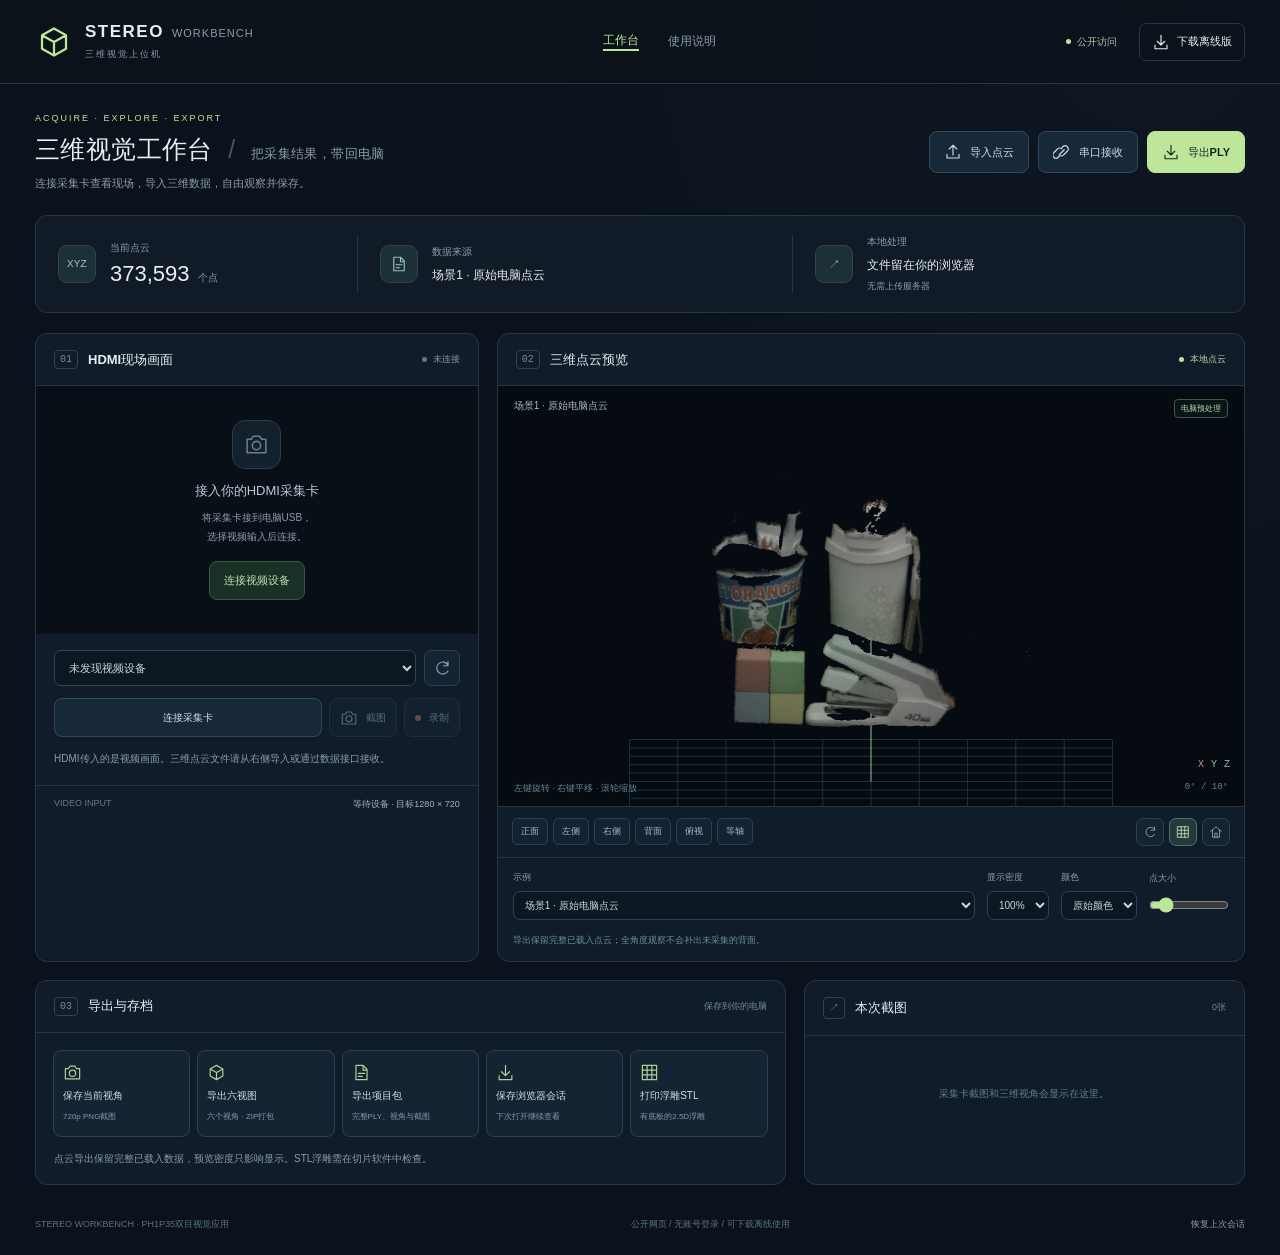
==== docs/index.html @ e6161739 "Publish PH1P35 vision project and versioned FPGA RTL" ====
<!doctype html><html lang="zh-CN"><head><meta charset="utf-8"><meta name="viewport" content="width=device-width,initial-scale=1,viewport-fit=cover"><meta name="theme-color" content="#0b121b"><meta name="description" content="HDMI采集卡预览、彩色点云导入导出、多角度查看和打印浮雕辅助。文件在浏览器本地处理，公开访问无需登录。"><title>STEREO WORKBENCH · 三维视觉上位机</title><style>:root{--bg:#0b121b;--panel:#101c29;--panel2:#142333;--line:#263646;--text:#e8eef1;--muted:#899dad;--accent:#bde69b;--blue:#81b8d6;--warn:#edc889;font-family:Inter,"Segoe UI","PingFang SC","Microsoft YaHei",sans-serif;color:var(--text);background:var(--bg);color-scheme:dark;font-synthesis:none}*{box-sizing:border-box}body{margin:0;background:radial-gradient(ellipse at 90% 0,#172a383d,transparent 42%),var(--bg);min-width:320px}button,input,select{font:inherit}button,a{-webkit-tap-highlight-color:transparent}button{cursor:pointer;touch-action:manipulation}button:disabled{opacity:.4;cursor:not-allowed}button,a,select{transition:background .16s,border-color .16s}button:focus-visible,a:focus-visible,input:focus-visible,select:focus-visible,summary:focus-visible{outline:2px solid var(--accent);outline-offset:3px}a{color:inherit;text-decoration:none}svg{width:18px;height:18px;stroke:currentColor;stroke-width:1.5;fill:none;stroke-linecap:round;stroke-linejoin:round;flex-shrink:0}[hidden]{display:none!important}.topbar{height:84px;display:flex;align-items:center;justify-content:space-between;padding:0 35px;border-bottom:1px solid var(--line);gap:20px;background:#0b121bd9}.brand{display:flex;align-items:center;gap:12px;font-size:17px;font-weight:700;letter-spacing:1.5px;white-space:nowrap}.brand-icon{display:grid;place-items:center;width:38px;height:43px;color:var(--accent)}.brand-icon svg{width:36px;height:36px}.brand-secondary{margin-left:8px;font-size:11px;color:var(--muted);font-weight:450;letter-spacing:1px}.brand small{display:block;font-size:9px;letter-spacing:2px;font-weight:400;color:var(--muted);margin-top:6px}.topbar nav{display:flex;align-items:center;gap:29px;font-size:12px;align-self:stretch}.nav-current{display:flex;align-items:center;color:var(--accent);border-bottom:2px solid var(--accent)}.text-button{background:none;border:0;color:var(--muted);font-size:12px;padding:8px 0}.text-button:hover{color:var(--text)}.top-right{display:flex;align-items:center;gap:22px}.public-pill{font-size:10px;display:flex;align-items:center;gap:6px;color:#abc7ac}.public-pill i{height:5px;width:5px;border-radius:50%;background:var(--accent)}.offline-link{font-size:11px;display:flex;align-items:center;gap:7px;border:1px solid var(--line);padding:9px 12px;border-radius:7px}.offline-link:hover{border-color:#708b72}main{max-width:1540px;margin:auto;padding:29px 35px 15px}.intro{display:flex;justify-content:space-between;align-items:center;gap:20px;margin-bottom:24px}.eyebrow{font-size:9px;color:var(--accent);letter-spacing:2px;margin:0 0 10px}h1{font-size:25px;font-weight:550;letter-spacing:.4px;margin:0}h1 span{color:#435a67;font-weight:300;padding:0 8px}h1 small{font-size:13px;color:var(--muted);font-weight:400}.intro-note{font-size:11px;color:var(--muted);margin:10px 0 0}.actions{display:flex;gap:9px;flex-shrink:0}.button{display:inline-flex;align-items:center;justify-content:center;gap:8px;border:1px solid #33495a;border-radius:8px;color:#cfdee7;background:#172838;font-size:11px;padding:11px 14px;min-height:39px;white-space:nowrap}.button:hover:not(:disabled){border-color:#728e80;background:#203647}.button.primary{background:var(--accent);border-color:var(--accent);color:#172517;font-weight:650}.button.primary:hover:not(:disabled){background:#d0efb8}.button.subtle{background:#193026;color:#c2dfae;border-color:#3b5941}.summary{display:grid;grid-template-columns:1fr 1.35fr 1.4fr;border:1px solid var(--line);border-radius:12px;background:#101b27;margin-bottom:20px;padding:19px 0}.summary>div{display:flex;align-items:center;gap:14px;padding:0 22px;border-right:1px solid var(--line);min-width:0}.summary>div:last-child{border:0}.summary-icon{display:grid;place-items:center;width:38px;height:38px;background:#1d3036;border:1px solid #2d454b;border-radius:9px;color:#9ac0bb;font:11px Consolas,monospace;flex-shrink:0}.summary-icon svg{width:18px;height:18px}.summary label{display:block;font-size:10px;color:var(--muted);margin-bottom:6px}.summary strong{font-size:22px;font-weight:500;font-variant-numeric:tabular-nums}.summary small{font-size:10px;color:var(--muted);margin-left:8px}.summary .source-text,.local-summary strong{font-size:12px;font-weight:450}.local-summary small{display:block;margin-left:0;margin-top:6px;font-size:9px}.workspace{display:grid;grid-template-columns:minmax(0,.83fr) minmax(0,1.4fr);gap:18px;align-items:stretch}.card{background:var(--panel);border:1px solid var(--line);border-radius:12px;overflow:hidden;min-width:0}.card-head{display:flex;align-items:center;justify-content:space-between;gap:10px;padding:16px 18px;border-bottom:1px solid var(--line)}.card-head>div{display:flex;align-items:center;gap:10px}.step{font:10px Consolas,monospace;color:#6f8998;border:1px solid #314352;padding:3px 5px;border-radius:4px}h2{font-size:13px;font-weight:550;margin:0}.status{font-size:9px;color:var(--muted);display:flex;gap:6px;align-items:center;white-space:nowrap}.status i{width:5px;height:5px;border-radius:50%;background:#637784}.status.active{color:#bad8a7}.status.active i{background:var(--accent)}.status.recording{color:#ee9c93}.status.recording i{background:#f47e71}.video-view{aspect-ratio:16/9;background:#080f16;position:relative;display:grid;place-items:center;min-height:220px;overflow:hidden}.video-view video{width:100%;height:100%;object-fit:contain;background:black;position:absolute;inset:0}.video-empty{text-align:center;padding:16px;color:var(--muted)}.empty-icon{display:grid;place-items:center;margin:0 auto 13px;width:49px;height:49px;border:1px solid #2c3e4c;border-radius:13px;background:#14202b;color:#648092}.empty-icon svg{width:25px;height:25px}.video-empty h3{font-size:13px;font-weight:450;color:#bacbd6;margin:0 0 8px}.video-empty p{font-size:10px;line-height:1.9;margin:0 0 15px}.video-overlay{position:absolute;bottom:10px;left:12px;right:12px;display:flex;justify-content:space-between;font:10px Consolas,monospace;color:#cfe7ec;pointer-events:none;text-shadow:0 1px 3px black}.capture-controls{padding:16px 18px 10px}.device-row{display:flex;gap:8px}.device-row select{flex:1;min-width:0}select,input[type=number]{background:#0c1722;border:1px solid #304352;color:#c8d9e3;border-radius:7px;padding:9px 10px;font-size:11px;min-width:0}.icon-button{display:inline-grid;place-items:center;width:33px;height:33px;border:1px solid #2d4352;border-radius:7px;background:#142433;color:#8cabbc;font-size:21px}.icon-button:hover,.icon-button.selected{background:#233a3c;border-color:#557267;color:#c5e0b4}.device-row .icon-button{height:36px;width:36px}.capture-buttons{display:flex;gap:7px;margin-top:12px}.capture-buttons .button:first-child{flex:1}.capture-buttons .button{padding:9px 10px;font-size:10px}.record-dot{width:6px;height:6px;background:#ed8b7e;border-radius:50%}.micro{font-size:10px;color:var(--muted);line-height:1.9;margin:12px 0 0}.capture-spec{display:flex;justify-content:space-between;gap:12px;border-top:1px solid var(--line);padding:12px 18px;margin-top:7px;font-size:9px;color:#647c8c}.capture-spec b{font-size:9px;font-weight:400;color:#a0b6c4}.cloud-view{position:relative;aspect-ratio:16/9;min-height:260px;background:#07101a;overflow:hidden}.cloud-view canvas{height:100%;width:100%;display:block;touch-action:none;position:absolute;inset:0}.cloud-top,.cloud-bottom{position:absolute;left:16px;right:16px;display:flex;justify-content:space-between;gap:12px;pointer-events:none}.cloud-top{top:13px;font-size:10px;color:#a7b9c3}.cloud-top>span:first-child{overflow:hidden;text-overflow:ellipsis;white-space:nowrap;max-width:65%}.cloud-tag{font-size:8px;color:#bad7a7;border:1px solid #415847;border-radius:4px;padding:3px 6px;background:#0c1b1b99;white-space:nowrap}.cloud-tag.simulation{color:#efc994;border-color:#725c3b}.cloud-bottom{bottom:11px;color:#678393;font-size:9px}.mono{font-family:Consolas,monospace}.axis-legend{position:absolute;right:14px;bottom:36px;display:flex;gap:7px;pointer-events:none;font:10px Consolas,monospace}.axis-legend .x{color:#d48a82}.axis-legend .y{color:#9acb9c}.axis-legend .z{color:#8daedc}.loading{position:absolute;inset:0;display:grid;place-items:center;background:#07101ae8;font-size:12px;color:#a7c9ad}.view-controls{padding:11px 14px;display:flex;justify-content:space-between;gap:10px;border-top:1px solid var(--line);border-bottom:1px solid var(--line)}.view-presets{display:flex;align-items:center;gap:5px;flex-wrap:wrap}.mini-button{background:#142333;border:1px solid #2b4050;border-radius:5px;padding:6px 8px;font-size:9px;color:#9fb9ca}.mini-button:hover{color:#d8e7db;border-color:#718970}.view-tools{display:flex;gap:5px}.view-tools .icon-button{width:28px;height:28px}.view-tools svg{width:14px;height:14px}.model-controls{display:flex;gap:12px;padding:13px 15px 5px;align-items:end;flex-wrap:wrap}.model-controls label{display:flex;flex-direction:column;gap:7px;color:var(--muted);font-size:9px}.model-controls label:first-child{flex:1;min-width:170px}.model-controls select{font-size:10px;padding:7px}.point-size{min-width:75px;width:80px}.point-size input{width:100%;accent-color:var(--accent);margin:5px 0 7px}.model-note{font-size:9px;color:#6f8c9e;margin:7px 15px 13px;line-height:1.8}.bottom-grid{display:grid;grid-template-columns:1.7fr 1fr;gap:18px;margin-top:18px}.small-label{color:#728b9a;font-size:9px}.export-options{display:grid;grid-template-columns:repeat(5,1fr);gap:7px;padding:17px 17px 0}.export-options button{display:flex;flex-direction:column;align-items:start;text-align:left;padding:12px 9px;border:1px solid #2b4050;border-radius:8px;background:#142433;color:#9cbbca;gap:7px;min-width:0}.export-options button:hover{background:#1d353b;border-color:#607c70}.export-options svg{width:19px;height:19px;color:#acd398}.export-options strong{font-size:10px;color:#d0e1e7;font-weight:500;white-space:nowrap}.export-options span{font-size:8px;color:#7f9aa9;line-height:1.7}.export-card>.micro{margin:12px 18px 16px}.gallery{display:flex;gap:8px;overflow-x:auto;padding:16px;min-height:139px;align-items:start}.gallery-empty{color:#627d8f;text-align:center;width:100%;font-size:10px;padding-top:35px}.gallery-item{border:1px solid #304858;border-radius:7px;background:#0b1722;color:#98b1bf;padding:4px;min-width:120px;width:120px;cursor:pointer}.gallery-item img{width:110px;height:62px;object-fit:cover;border-radius:4px;display:block}.gallery-item span{display:block;font-size:8px;padding:6px 2px 3px;white-space:nowrap;overflow:hidden;text-overflow:ellipsis}footer{display:flex;gap:15px;justify-content:space-between;align-items:center;margin-top:23px;color:#587285;font-size:9px;line-height:1.8}footer .text-button{font-size:9px}.toast{position:fixed;bottom:24px;left:50%;transform:translateX(-50%);z-index:20;background:#203a35;border:1px solid #69876b;color:#deeed5;padding:12px 18px;border-radius:9px;font-size:12px;max-width:min(700px,92vw);box-shadow:0 10px 50px #0006;line-height:1.8}.toast.error{background:#392a24;border-color:#9d755b;color:#f0ccad}.drop-overlay{position:fixed;inset:12px;border:2px dashed var(--accent);border-radius:14px;background:#0b1b24ed;display:grid;place-items:center;font-size:24px;color:var(--accent);z-index:30;pointer-events:none}dialog{background:#111f2d;color:var(--text);border:1px solid #3b5362;border-radius:15px;padding:24px;width:min(560px,93vw);max-height:85vh;box-shadow:0 25px 100px #0008}dialog::backdrop{background:#03080dcc;backdrop-filter:blur(4px)}.dialog-head{display:flex;align-items:center;justify-content:space-between;margin-bottom:18px}.dialog-head h2{font-size:19px}.dialog-head .icon-button{background:transparent}.dialog-intro{font-size:12px;color:#a8bdca;line-height:1.9}.inline-note{padding:12px 14px;background:#342f251a;border:1px solid #6c5b3f;border-radius:8px;color:#dcc293;font-size:11px;line-height:1.9;margin:15px 0}.dialog-field{display:flex;flex-direction:column;gap:8px;font-size:11px;color:#99b1c0;margin:17px 0}.dialog-field select,.dialog-field input{width:100%;font-size:12px}.dialog-actions{display:flex;gap:8px;flex-wrap:wrap;margin:16px 0}.dialog-columns{display:grid;grid-template-columns:1fr 1fr;gap:15px}.full{width:100%;margin-top:18px}.help-list{padding-left:20px;font-size:12px;color:#d2e0e8;line-height:1.7}.help-list li{padding-left:3px;margin-bottom:17px}.help-list p{color:#8fa8b9;font-size:11px;line-height:1.9;margin:5px 0}progress{height:6px;width:100%;accent-color:var(--accent)}details{border-top:1px solid var(--line);padding-top:12px;margin-top:18px;font-size:11px;color:#8da7b8}summary{cursor:pointer}code{color:#b5d5b0;font:10px Consolas,monospace;overflow-wrap:anywhere}@media(min-width:1450px){.cloud-view{min-height:370px}.video-view{min-height:300px}}@media(max-width:1100px){.topbar{padding:0 22px}main{padding:24px 22px}.topbar nav{display:none}.intro{align-items:start}h1 small,h1 span{display:none}.summary>div{padding:0 15px}.workspace{grid-template-columns:1fr 1.2fr}.model-controls{gap:9px}.bottom-grid{grid-template-columns:1fr}.gallery-card{min-height:150px}.gallery{min-height:115px}.local-summary small{display:none}}@media(max-width:760px){.topbar{height:72px;padding:0 16px}.brand{font-size:15px;gap:7px}.brand-secondary{font-size:8px;margin-left:5px}.brand small{font-size:8px;letter-spacing:1px}.brand-icon{width:28px}.brand-icon svg{width:28px;height:28px}.public-pill{display:none}.offline-link{font-size:10px;padding:8px}.offline-link svg{width:13px}.top-right{gap:0}main{padding:22px 14px 16px}.intro{display:block;margin-bottom:18px}h1{font-size:23px}.intro-note{font-size:11px;line-height:1.9}.actions{margin-top:17px;gap:7px}.actions .button{flex:1;padding:10px 9px;font-size:11px}.actions svg{width:15px}.summary{grid-template-columns:1fr 1.25fr;margin-bottom:16px;padding:15px 0}.summary>div{gap:10px;padding:0 13px}.summary>div:nth-child(2){border-right:0}.summary>.local-summary{display:none}.summary-icon{width:31px;height:31px;font-size:9px}.summary label{font-size:9px}.summary strong{font-size:20px}.summary .source-text{font-size:10px}.summary small{font-size:9px;margin-left:5px}.workspace{grid-template-columns:1fr;gap:16px}.card-head{padding:14px}.video-view{min-height:210px}.cloud-view{min-height:290px}.cloud-top{font-size:9px}.view-controls{padding:10px;gap:5px}.view-presets{gap:4px}.mini-button{padding:7px 6px}.view-tools{gap:4px}.model-controls{padding:12px 13px;gap:10px}.model-controls label{font-size:10px}.model-controls label:first-child{flex-basis:100%}.model-controls select{font-size:11px}.model-note{font-size:10px}.capture-controls{padding:14px}.capture-buttons .button{font-size:11px}.micro{font-size:10px}.bottom-grid{margin-top:16px;gap:16px}.export-options{grid-template-columns:repeat(3,1fr);padding:13px 12px 0;gap:7px}.export-options button{padding:12px 9px}.export-options strong{font-size:10px}.export-options span{font-size:9px}.gallery-card .small-label{font-size:10px}footer{flex-wrap:wrap;font-size:9px;gap:8px}footer>span:nth-child(2){display:none}.dialog-head h2{font-size:17px}}
@media(prefers-reduced-motion:reduce){*{transition:none!important}}
</style></head><body>
<svg width="0" height="0" style="position:absolute" aria-hidden="true"><defs><symbol id="ico-cloud" viewBox="0 0 24 24"><path d="m12 3 8 4.5v9L12 21l-8-4.5v-9L12 3Z M4 7.5l8 4.5 8-4.5 M12 12v9"/></symbol><symbol id="ico-upload" viewBox="0 0 24 24"><path d="M12 16V3m-5 5 5-5 5 5M4 15v5h16v-5"/></symbol><symbol id="ico-download" viewBox="0 0 24 24"><path d="M12 3v13m-5-5 5 5 5-5M4 16v5h16v-5"/></symbol><symbol id="ico-camera" viewBox="0 0 24 24"><path d="M3 7h4l2-3h6l2 3h4v13H3Z"/><circle cx="12" cy="13" r="4"/></symbol><symbol id="ico-connect" viewBox="0 0 24 24"><path d="m9 15 6-6m-7 9-1 1a4 4 0 0 1-6-6l5-5a4 4 0 0 1 6 0m0-2 1-1a4 4 0 0 1 6 6l-5 5a4 4 0 0 1-6 0"/></symbol><symbol id="ico-grid" viewBox="0 0 24 24"><path d="M3 3h18v18H3Zm6 0v18m6-18v18M3 9h18M3 15h18"/></symbol><symbol id="ico-home" viewBox="0 0 24 24"><path d="m3 11 9-8 9 8M6 9v12h12V9M10 21v-7h4v7"/></symbol><symbol id="ico-rotate" viewBox="0 0 24 24"><path d="M20 8a8 8 0 1 0 0 8m0-13v6h-6"/></symbol><symbol id="ico-file" viewBox="0 0 24 24"><path d="M5 3h9l5 5v13H5Zm9 0v6h5M8 13h8m-8 4h5"/></symbol></defs></svg>
<header class="topbar"><a class="brand" href="./"><span class="brand-icon"><svg><use href="#ico-cloud"/></svg></span><span>STEREO<span class="brand-secondary">WORKBENCH</span><small>三维视觉上位机</small></span></a><nav><span class="nav-current">工作台</span><button id="helpButton" class="text-button">使用说明</button></nav><div class="top-right"><span class="public-pill"><i></i>公开访问</span><a class="offline-link" href="./index.html" download="STEREO_Workbench_离线版.html"><svg><use href="#ico-download"/></svg><span>下载离线版</span></a></div></header>
<main>
<section class="intro"><div><p class="eyebrow">ACQUIRE · EXPLORE · EXPORT</p><h1>三维视觉工作台<span> / </span><small>把采集结果，带回电脑</small></h1><p class="intro-note">连接采集卡查看现场，导入三维数据，自由观察并保存。</p></div><div class="actions"><button id="importButton" class="button"><svg><use href="#ico-upload"/></svg>导入点云</button><button id="serialButton" class="button"><svg><use href="#ico-connect"/></svg>串口接收</button><button id="exportPLY" class="button primary" disabled><svg><use href="#ico-download"/></svg>导出PLY</button></div></section>
<section class="summary"><div><span class="summary-icon">XYZ</span><div><label>当前点云</label><strong id="pointCount">—</strong><small>个点</small></div></div><div><span class="summary-icon"><svg><use href="#ico-file"/></svg></span><div><label>数据来源</label><strong id="sourceLabel" class="source-text">正在载入示例</strong></div></div><div class="local-summary"><span class="summary-icon">↗</span><div><label>本地处理</label><strong>文件留在你的浏览器</strong><small>无需上传服务器</small></div></div></section>
<section class="workspace">
<article class="card capture-card"><div class="card-head"><div><span class="step">01</span><h2>HDMI现场画面</h2></div><span class="status" id="videoStatus"><i></i>未连接</span></div><div class="video-view"><video id="captureVideo" autoplay playsinline muted hidden></video><div id="videoEmpty" class="video-empty"><span class="empty-icon"><svg><use href="#ico-camera"/></svg></span><h3>接入你的HDMI采集卡</h3><p>将采集卡接到电脑USB，<br>选择视频输入后连接。</p><button id="emptyConnect" class="button subtle">连接视频设备</button></div><div class="video-overlay" id="videoOverlay" hidden><span id="videoResolution"></span><span id="recordingTime"></span></div></div><div class="capture-controls"><div class="device-row"><select id="cameraSource" aria-label="视频输入设备"><option value="">选择视频输入设备</option></select><button id="refreshDevices" class="icon-button" aria-label="刷新视频设备"><svg><use href="#ico-rotate"/></svg></button></div><div class="capture-buttons"><button id="connectVideo" class="button">连接采集卡</button><button id="snapVideo" class="button" disabled><svg><use href="#ico-camera"/></svg>截图</button><button id="recordVideo" class="button" disabled><span class="record-dot"></span>录制</button></div><p class="micro">HDMI传入的是视频画面。三维点云文件请从右侧导入或通过数据接口接收。</p></div><div class="capture-spec"><span>VIDEO INPUT</span><b id="captureSpec">等待设备 · 目标1280 × 720</b></div></article>
<article class="card cloud-card"><div class="card-head"><div><span class="step">02</span><h2>三维点云预览</h2></div><span class="status active" id="cloudStatus"><i></i>本地点云</span></div><div class="cloud-view" id="cloudDrop"><canvas id="cloudCanvas" aria-label="可拖动旋转的三维点云"></canvas><div class="cloud-top"><span id="modelName">正在载入…</span><span class="cloud-tag" id="provenanceTag">电脑预处理</span></div><div class="cloud-bottom"><span>左键旋转 · 右键平移 · 滚轮缩放</span><span id="poseLabel" class="mono">0° / 10°</span></div><div id="cloudLoading" class="loading">正在载入彩色点云…</div><div class="axis-legend"><span class="x">X</span><span class="y">Y</span><span class="z">Z</span></div></div><div class="view-controls"><div class="view-presets"><button class="mini-button" data-pose="front">正面</button><button class="mini-button" data-pose="left">左侧</button><button class="mini-button" data-pose="right">右侧</button><button class="mini-button" data-pose="back">背面</button><button class="mini-button" data-pose="top">俯视</button><button class="mini-button" data-pose="iso">等轴</button></div><div class="view-tools"><button id="autoRotate" class="icon-button" aria-label="自动旋转" title="自动旋转"><svg><use href="#ico-rotate"/></svg></button><button id="toggleGrid" class="icon-button selected" aria-label="切换参考网格" title="参考网格"><svg><use href="#ico-grid"/></svg></button><button id="homeView" class="icon-button" aria-label="恢复视角" title="恢复视角"><svg><use href="#ico-home"/></svg></button></div></div><div class="model-controls"><label>示例<select id="sampleSelect"><option value="original1">场景1 · 原始电脑点云</option><option value="original2">场景2 · 原始电脑点云</option></select></label><label>显示密度<select id="density"><option value="1">100%</option><option value="0.5">50%</option><option value="0.25">25%</option></select></label><label>颜色<select id="colorMode"><option value="rgb">原始颜色</option><option value="depth">深度着色</option></select></label><label class="point-size">点大小<input id="pointSize" type="range" min="1" max="4" value="1.4" step=".1" aria-label="点大小"></label></div><p class="model-note" id="modelNote">全角度观察已有数据；未采集的背面不会因旋转自动补全。</p></article>
</section>
<section class="bottom-grid"><article class="card export-card"><div class="card-head"><div><span class="step">03</span><h2>导出与存档</h2></div><span class="small-label">保存到你的电脑</span></div><div class="export-options"><button id="snapshotCloud"><svg><use href="#ico-camera"/></svg><strong>保存当前视角</strong><span>720p PNG截图</span></button><button id="exportViews"><svg><use href="#ico-cloud"/></svg><strong>导出六视图</strong><span>六个视角 · ZIP打包</span></button><button id="exportProject"><svg><use href="#ico-file"/></svg><strong>导出项目包</strong><span>完整PLY、视角与截图</span></button><button id="saveSession"><svg><use href="#ico-download"/></svg><strong>保存浏览器会话</strong><span>下次打开继续查看</span></button><button id="reliefButton"><svg><use href="#ico-grid"/></svg><strong>打印浮雕STL</strong><span>有底板的2.5D浮雕</span></button></div><p class="micro">点云导出保留完整已载入数据，预览密度只影响显示。STL浮雕需在切片软件中检查。</p></article><article class="card gallery-card"><div class="card-head"><div><span class="step">↗</span><h2>本次截图</h2></div><span class="small-label" id="galleryCount">0张</span></div><div id="gallery" class="gallery"><div class="gallery-empty">采集卡截图和三维视角会显示在这里。</div></div></article></section>
<footer><span>STEREO WORKBENCH · PH1P35双目视觉应用</span><span>公开网页 / 无账号登录 / 可下载离线使用</span><button id="restoreSession" class="text-button">恢复上次会话</button></footer>
</main>
<input type="file" id="fileInput" accept=".ply,.xyz,.pts,.csv,.json,.zip" hidden><div id="dropOverlay" class="drop-overlay" hidden>松开以导入点云或项目包</div><div id="toast" class="toast" role="status" aria-live="polite" hidden></div>
<dialog id="helpDialog"><div class="dialog-head"><h2>开始使用</h2><button data-close="helpDialog" class="icon-button" aria-label="关闭">×</button></div><ol class="help-list"><li><strong>连接采集卡</strong><p>在电脑Chrome或Edge中打开网页，连接HDMI采集卡，选择对应视频设备。截图与录制保存的是视频画面；视频编码失败时，会明确标注并导出带时间戳的帧序列ZIP。</p></li><li><strong>载入真实三维数据</strong><p>支持PLY、XYZ、CSV、JSON点云以及本网页导出的项目ZIP。也可选择内置电脑预处理示例；内置示例均标为电脑预处理。</p></li><li><strong>观察与导出</strong><p>拖动旋转、右键平移、滚轮缩放。导出PLY保存三维坐标与颜色；六视图ZIP只保存观察画面。</p></li><li><strong>打印辅助</strong><p>浮雕STL把当前点云正面深度转为有底板的2.5D模型，缺失位置保留底板，不是完整物体360°模型。</p></li><li><strong>保留与分享</strong><p>公开网址无需登录。下载离线HTML后也能独立打开；导出项目包可把模型与截图交给别人。浏览器会话只保存在当前设备，清理浏览器数据会移除它。</p></li></ol><p class="micro">网页不会自动打开串口，不烧录板卡。导入文件和接收数据均在本机浏览器处理。</p></dialog>
<dialog id="serialDialog"><div class="dialog-head"><h2>从数据串口接收点云</h2><button data-close="serialDialog" class="icon-button" aria-label="关闭">×</button></div><p class="dialog-intro">连接电脑的数据串口，点击接收后将完整PLY载入预览，再导出到电脑。</p><div class="inline-note">需要支持CLOUD/1导出的数据源。现有AP2F展示固件尚无完整点云回读接口；连接它不会得到三维文件。</div><label class="dialog-field">波特率<select id="serialBaud"><option value="1000000">1000000</option><option value="115200">115200</option><option value="921600">921600</option></select></label><div class="dialog-actions"><button id="connectSerial" class="button">选择并连接串口</button><button id="receiveCloud" class="button primary" disabled>接收并载入PLY</button></div><progress id="serialProgress" max="1" value="0"></progress><p id="serialMessage" class="micro">未连接。串口操作由你点击后才开始。</p><details><summary>板端接入协议</summary><p class="micro">网页发送ASCII：<code>CLOUD/1 GET PLY\n</code>。数据源回复：<code>CLOUD/1 PLY 字节数 CRC32十六进制\n</code>，随后发送指定长度的PLY二进制内容。网页核对长度和CRC后才载入。旧固件需增加对应回读接口。</p></details></dialog>
<dialog id="reliefDialog"><div class="dialog-head"><h2>导出打印浮雕</h2><button data-close="reliefDialog" class="icon-button" aria-label="关闭">×</button></div><p class="dialog-intro">基于整组点云的正面深度生成矩形浮雕，带1.6mm封闭底板。未采到的位置保留底板。</p><div class="inline-note">这是2.5D打印辅助，不是完整360°物体模型。优先使用无人工噪声的原始点云。</div><div class="dialog-columns"><label class="dialog-field">成品宽度 / mm<input id="reliefWidth" type="number" min="10" max="300" value="80"></label><label class="dialog-field">浮雕起伏 / mm<input id="reliefHeight" type="number" min="1" max="30" value="8"></label></div><p class="micro">输入点云的坐标单位不会直接当作打印尺寸；以上尺寸定义输出STL。打印前请导入切片软件核对。</p><button id="exportSTL" class="button primary full">生成并下载STL</button></dialog>
<script>(function(root){
  'use strict';
  const enc=new TextEncoder(),dec=new TextDecoder();
  const LIMIT=3000000;
  const types={char:['getInt8',1],int8:['getInt8',1],uchar:['getUint8',1],uint8:['getUint8',1],short:['getInt16',2],int16:['getInt16',2],ushort:['getUint16',2],uint16:['getUint16',2],int:['getInt32',4],int32:['getInt32',4],uint:['getUint32',4],uint32:['getUint32',4],float:['getFloat32',4],float32:['getFloat32',4],double:['getFloat64',8],float64:['getFloat64',8]};
  function finish(xyz,rgb,meta={}){
    if(!xyz.length||xyz.length%3||xyz.length/3>LIMIT)throw Error('点数为空或超过300万点限制。');
    const n=xyz.length/3,good=[];for(let i=0;i<n;i++)if(Number.isFinite(Math.fround(xyz[i*3]))&&Number.isFinite(Math.fround(xyz[i*3+1]))&&Number.isFinite(Math.fround(xyz[i*3+2])))good.push(i);
    if(!good.length)throw Error('文件中没有有限三维坐标。');
    const p=new Float32Array(good.length*3),c=new Uint8Array(good.length*3);let min=[Infinity,Infinity,Infinity],max=[-Infinity,-Infinity,-Infinity];
    good.forEach((old,i)=>{for(let k=0;k<3;k++){const v=Number(xyz[old*3+k]);p[i*3+k]=v;c[i*3+k]=rgb?Math.max(0,Math.min(255,Math.round(rgb[old*3+k]))):[157,213,186][k];min[k]=Math.min(min[k],v);max[k]=Math.max(max[k],v);}});
    return {xyz:p,rgb:c,count:p.length/3,min,max,meta:{...meta,dropped:n-good.length}};
  }
  function parsePLY(buffer){
    const bytes=buffer instanceof Uint8Array?buffer:new Uint8Array(buffer),probe=dec.decode(bytes.subarray(0,Math.min(bytes.length,1048576)));
    if(!probe.startsWith('ply'))throw Error('缺少PLY文件头。');
    const end=probe.indexOf('end_header');if(end<0)throw Error('PLY文件头不完整。');
    const nl=probe.indexOf('\n',end);if(nl<0)throw Error('PLY文件头缺少换行。');
    const offset=enc.encode(probe.slice(0,nl+1)).length,lines=probe.slice(0,end).split(/\r?\n/),elements=[];let current=null,format='';const comments=[];
    for(const line of lines){const a=line.trim().split(/\s+/);if(a[0]==='format')format=a[1];else if(a[0]==='comment')comments.push(line.slice(8));else if(a[0]==='element'){current={name:a[1],count:Number(a[2]),props:[]};if(!Number.isSafeInteger(current.count)||current.count<0||current.count>LIMIT*10)throw Error('PLY元素数量无效。');elements.push(current);}else if(a[0]==='property'&&current){const prop=a[1]==='list'?{list:true,countType:a[2],type:a[3],name:a[4]}:{type:a[1],name:a[2]};if(!types[prop.type]||(prop.list&&!types[prop.countType]))throw Error('不支持的PLY属性类型。');current.props.push(prop);}}
    const vertices=elements.find(e=>e.name==='vertex');if(!vertices||!vertices.count||vertices.count>LIMIT)throw Error('PLY顶点数为空或过大。');
    for(const key of ['x','y','z'])if(!vertices.props.some(p=>p.name===key&&!p.list))throw Error('PLY必须包含x、y、z坐标。');
    const xyz=new Float32Array(vertices.count*3),rgb=new Uint8Array(vertices.count*3);let vi=0;
    const colorName={red:0,green:1,blue:2,r:0,g:1,b:2,diffuse_red:0,diffuse_green:1,diffuse_blue:2};
    const colorProps=vertices.props.filter(p=>colorName[p.name]!==undefined);let normalized=colorProps.length>0&&colorProps.every(p=>['float','double','float32','float64'].includes(p.type));
    if(format==='ascii'){
      const tokens=dec.decode(bytes.subarray(offset)).trim().split(/\s+/);let at=0;
      for(const e of elements)for(let i=0;i<e.count;i++){
        if(e.name==='vertex'){rgb.set([157,213,186],vi*3);}
        for(const prop of e.props){if(prop.list){const n=Number(tokens[at++]);if(!Number.isSafeInteger(n)||n<0||n>1000000)throw Error('PLY列表长度无效。');at+=n;}else{if(at>=tokens.length)throw Error('PLY数据被截断。');const v=Number(tokens[at++]);if(e.name==='vertex'){const k=['x','y','z'].indexOf(prop.name);if(k>=0)xyz[vi*3+k]=v;const ck=colorName[prop.name];if(ck!==undefined)rgb[vi*3+ck]=Math.max(0,Math.min(255,Math.round(v*(normalized?255:1))));}}}if(e.name==='vertex')vi++;
      }
    }else if(format==='binary_little_endian'||format==='binary_big_endian'){
      const view=new DataView(bytes.buffer,bytes.byteOffset,bytes.byteLength),little=format==='binary_little_endian';let at=offset;
      const scalar=type=>{const [fn,n]=types[type];if(at+n>view.byteLength)throw Error('PLY二进制数据被截断。');const v=view[fn](at,little);at+=n;return v;};
      for(const e of elements)for(let i=0;i<e.count;i++){
        if(e.name==='vertex')rgb.set([157,213,186],vi*3);
        for(const prop of e.props){if(prop.list){const n=scalar(prop.countType);if(!Number.isSafeInteger(n)||n<0||n>1000000)throw Error('PLY列表长度无效。');at+=n*types[prop.type][1];if(at>view.byteLength)throw Error('PLY列表被截断。');}else{const v=scalar(prop.type);if(e.name==='vertex'){const k=['x','y','z'].indexOf(prop.name);if(k>=0)xyz[vi*3+k]=v;const ck=colorName[prop.name];if(ck!==undefined)rgb[vi*3+ck]=Math.max(0,Math.min(255,Math.round(v*(normalized?255:1))));}}}if(e.name==='vertex')vi++;
      }
    }else throw Error('不支持的PLY编码。');
    return finish(xyz,rgb,{format:'PLY',comments,origin:comments.some(s=>/synthetic|simulation|模拟/i.test(s))?'simulation':'import'});
  }
  function parseText(text,name='points.xyz'){
    if(name.toLowerCase().endsWith('.json')){
      const data=JSON.parse(text),points=Array.isArray(data)?data:data.points;if(!Array.isArray(points))throw Error('JSON需包含points数组。');if(points.length>LIMIT)throw Error('点数超过限制。');const xyz=[],rgb=[];
      for(const p of points){if(Array.isArray(p)){xyz.push(+p[0],+p[1],+p[2]);rgb.push(p[3]??157,p[4]??213,p[5]??186);}else{xyz.push(+p.x,+p.y,+p.z);rgb.push(p.r??p.red??157,p.g??p.green??213,p.b??p.blue??186);}}
      return finish(xyz,rgb,{format:'JSON',origin:'import'});
    }
    const xyz=[],rgb=[];for(const line of text.split(/\r?\n/)){const s=line.trim();if(!s||s.startsWith('#'))continue;const a=s.split(/[\s,;]+/).map(Number);if(a.length<3)continue;if(!a.slice(0,3).every(Number.isFinite))continue;xyz.push(...a.slice(0,3));rgb.push(...(a.length>=6?a.slice(3,6):[157,213,186]));if(xyz.length/3>LIMIT)throw Error('点数超过限制。');}
    return finish(xyz,rgb,{format:'XYZ/CSV',origin:'import'});
  }
  function parse(buffer,name){return /\.ply$/i.test(name)||dec.decode(new Uint8Array(buffer).subarray(0,3))==='ply'?parsePLY(buffer):parseText(dec.decode(buffer),name);}
  function exportPLY(model){
    const comments=['STEREO WORKBENCH point cloud export','Coordinates preserve input units; scale is not independently calibrated',model.meta.origin==='simulation'?'Synthetic noise simulation; not FPGA measurement':'Source '+String(model.meta.label||model.meta.origin||'user import').replace(/[\r\n]/g,' ')];
    const head=enc.encode('ply\nformat binary_little_endian 1.0\n'+comments.map(c=>'comment '+c+'\n').join('')+'element vertex '+model.count+'\nproperty float x\nproperty float y\nproperty float z\nproperty uchar red\nproperty uchar green\nproperty uchar blue\nend_header\n');
    const body=new Uint8Array(model.count*15),view=new DataView(body.buffer);for(let i=0;i<model.count;i++){const p=i*15;for(let k=0;k<3;k++){view.setFloat32(p+k*4,model.xyz[i*3+k],true);body[p+12+k]=model.rgb[i*3+k];}}return new Blob([head,body],{type:'application/octet-stream'});
  }
  const table=new Uint32Array(256);for(let n=0;n<256;n++){let c=n;for(let k=0;k<8;k++)c=(c&1)?0xedb88320^(c>>>1):c>>>1;table[n]=c>>>0;}
  function crc32(data){let c=0xffffffff;for(const b of data)c=table[(c^b)&255]^(c>>>8);return (c^0xffffffff)>>>0;}
  function zip(files){
    const now=new Date(),date=((Math.max(1980,now.getFullYear())-1980)<<9)|((now.getMonth()+1)<<5)|now.getDate(),time=(now.getHours()<<11)|(now.getMinutes()<<5)|(now.getSeconds()>>1);
    let offset=0;const chunks=[],central=[];for(const file of files){const name=enc.encode(file.name),data=file.data instanceof Uint8Array?file.data:new Uint8Array(file.data),crc=crc32(data),local=new Uint8Array(30+name.length),v=new DataView(local.buffer);v.setUint32(0,0x04034b50,true);v.setUint16(4,20,true);v.setUint16(6,0x800,true);v.setUint16(10,time,true);v.setUint16(12,date,true);v.setUint32(14,crc,true);v.setUint32(18,data.length,true);v.setUint32(22,data.length,true);v.setUint16(26,name.length,true);local.set(name,30);chunks.push(local,data);
      const dir=new Uint8Array(46+name.length),d=new DataView(dir.buffer);d.setUint32(0,0x02014b50,true);d.setUint16(4,20,true);d.setUint16(6,20,true);d.setUint16(8,0x800,true);d.setUint16(12,time,true);d.setUint16(14,date,true);d.setUint32(16,crc,true);d.setUint32(20,data.length,true);d.setUint32(24,data.length,true);d.setUint16(28,name.length,true);d.setUint32(42,offset,true);dir.set(name,46);central.push(dir);offset+=local.length+data.length;}
    const size=central.reduce((s,x)=>s+x.length,0),end=new Uint8Array(22),e=new DataView(end.buffer);e.setUint32(0,0x06054b50,true);e.setUint16(8,files.length,true);e.setUint16(10,files.length,true);e.setUint32(12,size,true);e.setUint32(16,offset,true);return new Blob([...chunks,...central,end],{type:'application/zip'});
  }
  function unzip(buffer){const b=new Uint8Array(buffer),v=new DataView(b.buffer,b.byteOffset,b.byteLength),files=Object.create(null);let p=0;while(p+30<=b.length&&v.getUint32(p,true)===0x04034b50){const flags=v.getUint16(p+6,true),method=v.getUint16(p+8,true),crc=v.getUint32(p+14,true),n=v.getUint32(p+18,true),nl=v.getUint16(p+26,true),xl=v.getUint16(p+28,true);if(method!==0||(flags&8))throw Error('请导入本上位机导出的项目ZIP；不支持其他压缩方式。');const at=p+30+nl+xl;if(at+n>b.length)throw Error('项目包被截断。');const name=dec.decode(b.subarray(p+30,p+30+nl)),data=b.slice(at,at+n);if(crc32(data)!==crc)throw Error('项目包CRC校验失败。');files[name]=data;p=at+n;}if(!Object.keys(files).length)throw Error('项目包中没有文件。');return files;}
  function relief(model,widthMM=80,heightMM=8,resolution=100){
    if(!Number.isFinite(widthMM)||widthMM<10||widthMM>300||heightMM<1||heightMM>30)throw Error('浮雕尺寸参数无效。');
    const dx=model.max[0]-model.min[0],dy=model.max[1]-model.min[1],dz=model.max[2]-model.min[2];if(dx<=0||dy<=0)throw Error('点云在XY平面中没有足够范围。');
    const nx=resolution,ny=Math.max(12,Math.min(150,Math.round(resolution*dy/dx))),height=new Float32Array(nx*ny);height.fill(-Infinity);const span=dz||1;
    for(let i=0;i<model.count;i++){const x=Math.min(nx-1,Math.floor((model.xyz[i*3]-model.min[0])/dx*(nx-1))),y=Math.min(ny-1,Math.floor((model.xyz[i*3+1]-model.min[1])/dy*(ny-1)));const h=1.6+heightMM*(model.max[2]-model.xyz[i*3+2])/span;height[y*nx+x]=Math.max(height[y*nx+x],h);}
    for(let i=0;i<height.length;i++)if(!Number.isFinite(height[i]))height[i]=1.6;
    const top=[],bottom=[],heightPlanar=widthMM*dy/dx;for(let y=0;y<ny;y++)for(let x=0;x<nx;x++){top.push([widthMM*x/(nx-1),heightPlanar*y/(ny-1),height[y*nx+x]]);bottom.push([widthMM*x/(nx-1),heightPlanar*y/(ny-1),0]);}
    const triangles=[];for(let y=0;y<ny-1;y++)for(let x=0;x<nx-1;x++){const a=y*nx+x,b=a+1,c=a+nx,d=c+1;triangles.push([top[a],top[b],top[d]],[top[a],top[d],top[c]],[bottom[a],bottom[d],bottom[b]],[bottom[a],bottom[c],bottom[d]]);}
    const boundary=[];for(let x=0;x<nx;x++)boundary.push(x);for(let y=1;y<ny;y++)boundary.push(y*nx+nx-1);for(let x=nx-2;x>=0;x--)boundary.push((ny-1)*nx+x);for(let y=ny-2;y>0;y--)boundary.push(y*nx);
    for(let i=0;i<boundary.length;i++){const a=boundary[i],b=boundary[(i+1)%boundary.length];triangles.push([top[a],bottom[a],bottom[b]],[top[a],bottom[b],top[b]]);}
    const bytes=new Uint8Array(84+triangles.length*50),view=new DataView(bytes.buffer);bytes.set(enc.encode('STEREO WORKBENCH 2.5D relief; artificial base; not full object scan').subarray(0,80));view.setUint32(80,triangles.length,true);
    triangles.forEach((t,i)=>{const at=84+i*50,u=t[1].map((x,k)=>x-t[0][k]),v=t[2].map((x,k)=>x-t[0][k]),n=[u[1]*v[2]-u[2]*v[1],u[2]*v[0]-u[0]*v[2],u[0]*v[1]-u[1]*v[0]],len=Math.hypot(...n)||1;for(let k=0;k<3;k++)view.setFloat32(at+k*4,n[k]/len,true);for(let j=0;j<3;j++)for(let k=0;k<3;k++)view.setFloat32(at+12+j*12+k*4,t[j][k],true);});
    return {blob:new Blob([bytes],{type:'application/octet-stream'}),triangles:triangles.length,widthMM,heightMM,baseMM:1.6,kind:'2.5D relief with closed rectangular base',missing:'Missing XY samples remain at base height'};
  }
  const api={parse,parsePLY,parseText,finish,exportPLY,crc32,zip,unzip,relief};root.CloudCore=api;if(typeof module!=='undefined')module.exports=api;
})(typeof window!=='undefined'?window:globalThis);
</script><script>class CloudViewer{
  constructor(canvas,onChange){
    this.canvas=canvas;this.onChange=onChange;this.gl=canvas.getContext('webgl',{antialias:true,preserveDrawingBuffer:true});if(!this.gl)throw Error('浏览器未启用WebGL，请开启硬件加速后重试。');
    const gl=this.gl,shader=(t,s)=>{const p=gl.createShader(t);gl.shaderSource(p,s);gl.compileShader(p);if(!gl.getShaderParameter(p,gl.COMPILE_STATUS))throw Error(gl.getShaderInfoLog(p));return p;};
    this.program=gl.createProgram();gl.attachShader(this.program,shader(gl.VERTEX_SHADER,'attribute vec3 p;attribute vec3 color;uniform vec2 angle;uniform vec2 scale;uniform vec2 pan;uniform float size;uniform float depthColor;varying vec3 rgb;void main(){float a=angle.x,b=angle.y;vec3 q=vec3(cos(a)*p.x+sin(a)*p.z,p.y,-sin(a)*p.x+cos(a)*p.z);vec3 r=vec3(q.x,cos(b)*q.y-sin(b)*q.z,sin(b)*q.y+cos(b)*q.z);gl_Position=vec4(r.x*scale.x+pan.x,-r.y*scale.y+pan.y,r.z/4.0,1.0);gl_PointSize=size;vec3 zc=vec3(.25+.5*(p.z+1.)/2.,.8-.3*abs(p.z),.9-.5*(p.z+1.)/2.);rgb=mix(color,zc,depthColor);}'));gl.attachShader(this.program,shader(gl.FRAGMENT_SHADER,'precision mediump float;varying vec3 rgb;void main(){gl_FragColor=vec4(rgb,1.0);}'));gl.linkProgram(this.program);if(!gl.getProgramParameter(this.program,gl.LINK_STATUS))throw Error(gl.getProgramInfoLog(this.program));gl.useProgram(this.program);gl.enable(gl.DEPTH_TEST);gl.clearColor(.025,.043,.065,1);
    this.pos=gl.getAttribLocation(this.program,'p');this.col=gl.getAttribLocation(this.program,'color');gl.enableVertexAttribArray(this.pos);gl.enableVertexAttribArray(this.col);this.u={};for(const n of ['angle','scale','pan','size','depthColor'])this.u[n]=gl.getUniformLocation(this.program,n);
    this.buffer=gl.createBuffer();this.gridBuffer=gl.createBuffer();this.yaw=0;this.pitch=10;this.zoom=1;this.pan=[0,0];this.size=1.4;this.density=1;this.depthColor=false;this.rotate=false;this.grid=true;this.count=0;this.drag=new Map();this.last=performance.now();this.makeGrid();this.bind();
    const frame=t=>{if(this.rotate)this.yaw+=(t-this.last)*.012;this.last=t;this.draw();this.frame=requestAnimationFrame(frame);};requestAnimationFrame(frame);
  }
  makeGrid(){const v=[];for(let i=-5;i<=5;i++){const n=i/5;for(const p of [[-1,.78,n],[1,.78,n],[n,.78,-1],[n,.78,1]])v.push(...p,.11,.19,.23);}const axes=[[[0,.78,0],[.75,.78,0],[.81,.45,.42]],[[0,.78,0],[0,.03,0],[.55,.79,.57]],[[0,.78,0],[0,.78,.75],[.45,.62,.87]]];for(const [a,b,c]of axes)for(const p of [a,b])v.push(...p,...c);this.gridData=new Float32Array(v);}
  setModel(model){const xyz=model.xyz,center=model.min.map((v,k)=>(v+model.max[k])/2);let radius=0;for(let i=0;i<model.count;i++)radius=Math.max(radius,Math.hypot(xyz[i*3]-center[0],xyz[i*3+1]-center[1],xyz[i*3+2]-center[2]));radius=radius||1;const packed=new ArrayBuffer(model.count*16),view=new DataView(packed);for(let i=0;i<model.count;i++){const at=i*16;for(let k=0;k<3;k++){view.setFloat32(at+k*4,(xyz[i*3+k]-center[k])/radius,true);view.setUint8(at+12+k,model.rgb[i*3+k]);}view.setUint8(at+15,255);}const gl=this.gl;gl.bindBuffer(gl.ARRAY_BUFFER,this.buffer);gl.bufferData(gl.ARRAY_BUFFER,packed,gl.STATIC_DRAW);this.count=model.count;this.home();}
  home(){this.yaw=0;this.pitch=10;this.zoom=1.25;this.pan=[0,0];this.rotate=false;this.changed();}
  pose(name){const p={front:[0,0],back:[180,0],left:[-90,0],right:[90,0],top:[0,89],iso:[-32,20]}[name];if(p){this.yaw=p[0];this.pitch=p[1];this.rotate=false;this.changed();this.draw();}}
  changed(){if(this.onChange)this.onChange(this);}
  draw(){const gl=this.gl,c=this.canvas,ratio=Math.min(devicePixelRatio||1,2),w=Math.max(1,Math.round(c.clientWidth*ratio)),h=Math.max(1,Math.round(c.clientHeight*ratio));if(c.width!==w||c.height!==h){c.width=w;c.height=h;}gl.viewport(0,0,w,h);gl.useProgram(this.program);gl.clear(gl.COLOR_BUFFER_BIT|gl.DEPTH_BUFFER_BIT);gl.uniform2f(this.u.angle,this.yaw*Math.PI/180,this.pitch*Math.PI/180);gl.uniform2f(this.u.scale,.92/(w/h)*this.zoom,.92*this.zoom);gl.uniform2f(this.u.pan,this.pan[0],this.pan[1]);
    if(this.grid){gl.bindBuffer(gl.ARRAY_BUFFER,this.gridBuffer);gl.bufferData(gl.ARRAY_BUFFER,this.gridData,gl.STATIC_DRAW);gl.vertexAttribPointer(this.pos,3,gl.FLOAT,false,24,0);gl.vertexAttribPointer(this.col,3,gl.FLOAT,false,24,12);gl.uniform1f(this.u.size,1);gl.uniform1f(this.u.depthColor,0);gl.drawArrays(gl.LINES,0,this.gridData.length/6);}
    if(this.count){gl.bindBuffer(gl.ARRAY_BUFFER,this.buffer);const step=Math.max(1,Math.round(1/this.density));gl.vertexAttribPointer(this.pos,3,gl.FLOAT,false,16*step,0);gl.vertexAttribPointer(this.col,3,gl.UNSIGNED_BYTE,true,16*step,12);gl.uniform1f(this.u.size,this.size*ratio);gl.uniform1f(this.u.depthColor,this.depthColor?1:0);gl.drawArrays(gl.POINTS,0,Math.floor(this.count/step));}this.ok=gl.getError()===gl.NO_ERROR;}
  bind(){const c=this.canvas;c.addEventListener('contextmenu',e=>e.preventDefault());c.addEventListener('pointerdown',e=>{c.setPointerCapture(e.pointerId);this.drag.set(e.pointerId,[e.clientX,e.clientY]);this.rotate=false;this.changed();});c.addEventListener('pointermove',e=>{if(!this.drag.has(e.pointerId))return;const old=this.drag.get(e.pointerId),dx=e.clientX-old[0],dy=e.clientY-old[1];if(this.drag.size===2){const other=[...this.drag].find(([id])=>id!==e.pointerId)[1],a=Math.hypot(old[0]-other[0],old[1]-other[1]),b=Math.hypot(e.clientX-other[0],e.clientY-other[1]);if(a>5)this.zoom=Math.max(.2,Math.min(6,this.zoom*b/a));}else if(e.buttons===2||e.shiftKey){this.pan[0]+=dx/c.clientWidth*2;this.pan[1]-=dy/c.clientHeight*2;}else{this.yaw+=dx*.35;this.pitch=Math.max(-89,Math.min(89,this.pitch+dy*.3));}this.drag.set(e.pointerId,[e.clientX,e.clientY]);this.changed();});for(const name of ['pointerup','pointercancel','lostpointercapture'])c.addEventListener(name,e=>this.drag.delete(e.pointerId));c.addEventListener('wheel',e=>{e.preventDefault();this.zoom=Math.max(.2,Math.min(6,this.zoom*Math.exp(-e.deltaY*.001)));this.changed();},{passive:false});}
  screenshot(label){this.draw();const c=document.createElement('canvas');c.width=1280;c.height=720;const ctx=c.getContext('2d');ctx.fillStyle='#060b12';ctx.fillRect(0,0,1280,720);const ratio=Math.min(1280/this.canvas.width,720/this.canvas.height),w=this.canvas.width*ratio,h=this.canvas.height*ratio;ctx.drawImage(this.canvas,(1280-w)/2,(720-h)/2,w,h);ctx.fillStyle='#0d1724e8';ctx.fillRect(16,16,1000,42);ctx.fillStyle='#cee5df';ctx.font='15px Microsoft YaHei,sans-serif';ctx.fillText('STEREO WORKBENCH · '+label,28,43);return new Promise(r=>c.toBlob(r,'image/png'));}
}
</script><script>window.DEMO_PAYLOADS={"original1":"[base64]/BAHDAEAtRCwsLD2bx0LEdQDDAIAsRCouLnHDx0JyFgDDAAAsRCYwLsJ/yEJyFgDDAAAsRCUtLNTRyULEdQDDAIAsRCMpKIpDykIbRgDDAEAsRCswLyEAy0IbRgDDAEAsRCktK2sIzELEdQDDAIAsRCYpJ3ixykJJUP7CAMAqRCssKOMqpELopQDDAEAtRCwsLtExpEJWFwDDAIAsRDw5M0t0pEKTcP/CAAAsREVAL661pEJ7sv7CAIArRE9HPff1pEJi9P3CAAArRFFERDCxpUJi9P3CAAArRFRKSGhspkJi9P3CAAArRFVRS6Enp0Ji9P3CAAArRFZQSzDeqEKTcP/CAAAsRFhNTWVbqUKHEf/CAMArRFdMTHAXqkKHEf/CAMArRFpQUNOTqkJ7sv7CAIArRFhOTmBDt0KGkwHDAIAuREtGQ/c3t0L0BAHDAMAtRElHRnCyt0Ju1QDDAIAtREhGQmVwuEJu1QDDAIAtREdGP8/Yt0Kfz//CAEAsRElIQ6bHt0J7sv7CAIArREZGQ5A+uEJuU/7CAEArREZEQw76uEJuU/7CAEArRElERVtAukKHEf/CAMArREhDRAQev0Ju1QDDAIAtREhFQOLAvkJWFwDDAIAsREhCQr99v0JWFwDDAIAsREQ+Pkrzv0Kfz//CAEAsREZERHBdwkL0BAHDAMAtREVDQ87TwkJu1QDDAIAtREpERMORw0Ju1QDDAIAtREQ+Pk18xEJidgDDAAAtREtERMDwxELcRgDDAMAsRENAPeOtxULcRgDDAMAsREVDPoi0xkJidgDDAAAtREE/Pa0jxUJi9P3CAAArREVDQ+bexUJi9P3CAAArREZDQh6axkJi9P3CAAArREVAP1dVx0Ji9P3CAAArREE/O6/Fx0JWlf3CAMAqRD9AN3o1yEJKNv3CAIAqREFBOCbwyEJKNv3CAIAqRDk5MSBfyUI+1/zCAEAqRDk6NJSByUImGfzCAMApRDA0NK2HykIyePzCAAAqRCouMMQbnkK29v3CAIArRBohGWcKoEJCtP7CAAAsRCAgG+WKoEJ8Vf7CAMArRCAgHdYKoUK29v3CAIArRCQkIpvGoUK29v3CAIArRDQzMgW/okJ8Vf7CAMArREVCQyQ+o0K29v3CAIArRFRMSLi8o0Lwl/3CAEArRGhaUr86pEIqOf3CAAArRHdoYjq4pEJk2vzCAMAqRHpoZS1zpUJk2vzCAMAqRHpraB8upkJk2vzCAMAqRHtyboKqpkKee/zCAIAqRHZsaJSWqEKGAPvCAIApRH9ya3PPq0JCtP7CAAAsRHdzZ8SLrEJCtP7CAAAsRHBrXxVIrUJCtP7CAAAsRH1yZmYErkJCtP7CAAAsRHhtYcmDr0KU0P/CAMAsRHdpZaD/r0LOcf/CAIAsRHlsaOp6sEIIE//CAEAsRHhuaYE3sUIIE//CAEAsRHFnYVV4skKU0P/CAMAsRHFpYK+wskIIE//CAEAsRHVtZJsqs0JCtP7CAAAsRHFpXvujs0J8Vf7CAMArRHRsYGGWs0IqOf3CAAArRHVrYheVtELwl/3CAEArRHNoYViUtUK29v3CAIArRHRoYBQMtkLwl/[base64]/vCAMApRGdhX51sxEJMX/vCAMApRGVcW3cmxUJMX/vCAMApRGVaWlHgxUJMX/vCAMApRGZaWCuaxkJMX/vCAMApRGdbVgZUx0JMX/vCAMApRGddWHPCx0KGAPvCAIApRF5WUAd8yEKGAPvCAIApRFdSS6LpyELAofrCAEApRElJQvCiyULAofrCAEApREFBPEj1ykJMX/[base64]/yavHCAIAjRE1ZWhOiHL7yavHCAIAjREtWU3+xST5yyfHCAMAjRExXU1ZHDD/yJ/LCAAAkRE1YVJgOZj/yJ/LCAAAkRE1XVO3qnz/yJ/LCAAAkREdLTHoezT9yhvLCAEAkREZLSZ8T+j9yhvLCAEAkREpPRd29E0Dy5PLCAIAkRE1TSzJBKkDy5PLCAIAkREVNTIfEQEDy5PLCAIAkREBIRw6JeULzst/CAIAXRCIkImVCfkLzb+DCAAAYRBsgHzuPf0Lzb+DCAAAYRB4iJHBCmULxffzCAAArRCIiIsZpnEJx3PzCAEArRCIhIcKlnULxffzCAAArRB8fHU2Tn0LxOv3CAIArRCAeHz8ToEJx3PzCAEArRCgnKaSSoELxffzCAAArRDExM34RoUJxH/zCAMAqREc/PhUJokLxffzCAAArRGNVVGOHokJxH/zCAMAqRHRoYyQFo0LxwPvCAIAqRIJ3cdC/o0LxwPvCAIAqRI6Fejq4pEJxH/zCAMAqRJCJeS1zpUJxH/zCAMAqRJONfx8upkJxH/zCAMAqRJSRhBHppkJxH/zCAMAqRJOPg1DkpkJy6PnCAEApRJGMgZ6dp0Jy6PnCAEApRI6MguxWqEJy6PnCAEApRJSRhrvPqkLxffzCAAArRJaMf/SKq0LxffzCAAArRJiNgSxGrELxffzCAAArRJiOhmUBrULxffzCAAArRJKGf5d7rUJxH/zCAMAqRIqIeT31rULxwPvCAIAqRIuJeldurkJxYvvCAEAqRJaPhJZqr0LxwPvCAIAqRJGIfyTjr0JxYvvCAEAqRI+JdyZbsELxA/vCAAAqRI2IdGbPsULxA/vCAAAqRIqKfioAs0JxpfrCAMApRIuIgN5ztEJxpfrCAMApRI2EgHSbvEJy6PnCAEApRIh/dSJzvkJxYvvCAEAqRI2Eeogtv0JxYvvCAEAqRI98de7nv0JxYvvCAEAqRI57dCkzwUJxH/zCAMAqRIh/cwsUwULxA/[base64]/CAAAjRERIQ5GqE8G2WfDCAEAjRE5STa8UDsG2WfDCAEAjRFZcWMx+CMG2WfDCAEAjRFddWOroAsG2WfDCAEAjRFJVUsxD+sB8++/CAAAjRFtdW2gc78B8++/CAAAjRFhfXAT148B8++/CAAAjRF5lY6HN2MB8++/CAAAjRF5kYj2mzcB8++/CAAAjRF9kYtl+wsB8++/CAAAjRGpraXZXt8B8++/CAAAjRGZmYxIwrMB8++/CAAAjRGVoY68IocB8++/CAAAjRGZrZUvhlcB8++/CAAAjRGpsaOe5isB8++/CAAAjRGZmZAclf8B8++/CAAAjRGdoaEDWaMB8++/CAAAjRGZnaXmHUsB8++/CAAAjRGFjY7E4PMB8++/CAAAjRGJlYw8rJsC2WfDCAEAjRGFkYYXTD8C2WfDCAEAjRGJlYPj38r+2WfDCAEAjRF5hXuVIxr+2WfDCAEAjRFhaWdKZmb+2WfDCAEAjRFNZWX3VWb+2WfDCAEAjREpTVLSpAL/wt/DCAIAjREdSUxOiHL7wt/DCAIAjREFOTn+xST4qFvHCAMAjREJPTlZHDD9jdPHCAAAkRENOSpgOZj9jdPHCAAAkREJMSe3qnz9jdPHCAAAkREBGSHoezT+d0vHCAEAkREBHSRB1+j/XMPLCAIAkRD5GSd29E0DXMPLCAIAkRD5FSTJBKkDXMPLCAIAkRDo9QoYPQUARj/LCAMAkRDk9QujpYkLzNd3CAEAWRCwpJx2UZEIslN3CAIAWRDUxKyoaZUK519zCAAAWRDQxKgeeZUJFG9zCAIAVRDo0M2TlZkJFG9zCAIAVRDkyMiWQaEJ/edzCAMAVRDAuLg7YaUJ/edzCAMAVRDUzNPcfa0J/edzCAMAVRDU1NNcCbEJFG9zCAIAVRDU1NPN6bkLzNd3CAEAWRC0uLfTDb0LzNd3CAEAWRCwtLPUMcULzNd3CAEAWRDIuLfdVckLzNd3CAEAWRC8qKTI3c0K519zCAAAWRDQyMad/dEK519zCAAAWRDEwMD5fdUJ/edzCAMAVRC0sKiendkJ/edzCAMAVRDEwLPMseUIslN3CAIAWRDMvLoB2ekIslN3CAIAWRDAqKw7Ae0IslN3CAIAWRCsoKDZ1fUJm8t3CAMAWRCssK52Xf0Lart7CAEAXRDAuLsGngEIUDd/CAIAXRDItLgAXgULart7CAEAXRCsoKZm8gULart7CAEAXRCQlJzE+l0KwcvjCAMAoRCsrK9qjmEJdjfnCAIApRCUlIicLmkILqPrCAEAqRCgoJY7FmkILqPrCAEAqRCglJd30m0J/ZPvCAMAqRCQhIc+vnEJ/ZPvCAMAqRCUjIcEvnUJFBvvCAIAqRCcmJCevnUILqPrCAEAqRCUoKDMcn0K5wvvCAAArRCYpKsZfn0JFBvvCAIAqRCsrLFren0ILqPrCAEAqRDo5Oh/VoEJFBvvCAIAqRFdWTcuPoUJFBvvCAIAqRHRyYnhKokJFBvvCAIAqRIeEc/PHokILqPrCAEAqRJeUgVmCo0ILqPrCAEAqRKGfjff1pEK5wvvCAAArRKKhkDCxpUK5wvvCAAArRKWjkx8upkJ/ZPvCAMAqRKellxHppkJ/ZPvCAMAqRKKhkizspULq0PjCAAApRKOllTSlpkLq0PjCAAApRKGjlDxep0Lq0PjCAAApRKKklkQXqELq0PjCAAApRKGhlATQqULRSfrCAAAqRKWhkySKqkLRSfrCAAAqRJ2ai76Eq0ILqPrCAEAqRJ6hjuV/rEJFBvvCAIAqRJueiyoNvULq0PjCAAApRKScizLGvULq0PjCAAApRKiejzp/vkLq0PjCAAApRKecjqyAv0IkL/nCAEApRJyShJmov0KwcvjCAMAoRKOZilthwEKwcvjCAMAoRKKckB0awUKwcvjCAMAoRJ+ajmEcwkLq0PjCAAApRKCaj6GLwkKwcvjCAMAoRJ6XjHGOw0Lq0PjCAAApRJyai3lHxELq0PjCAAApRJiaiYEAxULq0PjCAAApRJSUiWoExkIkL/nCAEApRJWVjbi9xkIkL/nCAEApRJiTiQZ3x0IkL/nCAEApRJOKfVQwyEIkL/nCAEApRI2FeqmdyELq0PjCAAApRIV/d7FWyULq0PjCAAApRG5rZz5cykIkL/nCAEApRFFUWBOvzkLamf3CAEAsRDk9QZsUH8HtBPDCAIAjRDc2Noh8GcHtBPDCAIAjRENGPJGqE8H5pu/CAEAjRE9SSK8UDsH5pu/CAEAjRFRaVElJCMEGSe/CAAAjRFRbVZi1AsEGSe/CAAAjRFVYU8xD+sAGSe/CAAAjRFteWoa+7sAS6+7CAMAiRFddW4Ob48AS6+7CAMAiRFxjYYF42MAS6+7CAMAiRFpiX35VzcAS6+7CAMAiRFtkYXwywsAS6+7CAMAiRGVnZnkPt8AS6+7CAMAiRGdnZnfsq8AS6+7CAMAiRGhqaHTJoMAS6+7CAMAiRGlsaUvhlcAGSe/CAAAjRGhraOe5isAGSe/CAAAjRGZoZgclf8AGSe/CAAAjRGNlZkDWaMAGSe/CAAAjRGVmaXmHUsAGSe/CAAAjRGNkZLE4PMAGSe/CAAAjRGFhYOrpJcAGSe/CAAAjRFxhXYXTD8D5pu/CAEAjRFhjXPj38r/5pu/CAEAjRFJcVeVIxr/5pu/CAEAjREtWT9KZmb/5pu/CAEAjREpWUeMqWr/tBPDCAIAjRD5MSrSpAL/tBPDCAIAjRDVDRGPfHL7hYvDCAMAjRDFARFMASj7VwPDCAAAkRDE+P1ZHDD/VwPDCAAAkRDdCPpgOZj/VwPDCAAAkRDI/PFUpoD/JHvHCAEAkRC4/PnoezT/JHvHCAEAkRCo6OILW+j+w2vHCAMAkRC05Nlj3E0Cw2vHCAMAkRC86OOkHK0CYlvLCAEAlRCwxNIQ7QkCAUvPCAMAlRCguMV3AX0Kvu9rCAAAVRDw0LPmlYEK7XdrCAMAUREE5MeZMYkKvu9rCAAAVREY/OCqTY0Kvu9rCAAAVREpDPW/[base64]/cUKjGdvCAEAVREtGQrJGc0KjGdvCAEAVREdEP4ONdEKjGdvCAEAVREg/PFPUdUKjGdvCAEAVRE9DQhqFd0KWd9vCAIAVREc/PXfMeEKWd9vCAIAVREA7N9QTekKWd9vCAIAVRERBPTFbe0KWd9vCAIAVREJAPI2ifEKWd9vCAIAVREA9OurpfUKWd9vCAIAVREM/Poaef0KK1dvCAMAVRENAPjdzgEKK1dvCAMAVRENDPgYrgkJNq93CAAAXRDw7N8sHg0JBCd7CAEAXREA6OtMchEIpxd7CAMAXREI+PAIXmkLJ0/jCAIApRD49OvR/m0Kl7fnCAEAqRDk4NRV1nEKZS/rCAIAqREE4NsEvnUKZS/rCAIAqRDwzMW7qnUKZS/rCAIAqRDk3NjMcn0KAB/vCAAArRDg4N2zXn0KAB/vCAAArREM9OoxWoEKNqfrCAMAqRFNLR34RoUKNqfrCAMAqRGtmWiZToUKl7fnCAEAqRIOAb40NokKl7fnCAEAqRJSQf/PHokKl7fnCAEAqRKeikuJEo0Kxj/nCAAAqRK6sn316pEKZS/rCAIAqRKannSk1pUKZS/rCAIAqRKanntXvpUKZS/rCAIAqRKmqo4KqpkKZS/rCAIAqRKWmnLVgpkISoPbCAAAoRKannKUYp0ISoPbCAAAoRKmqnhD4wUIG/vbCAEAoRKenoFT6wkL6W/fCAIAoRKWmndCyw0L6W/fCAIAoRKOlmkxrxEL6W/fCAIAoRKennom5xULiF/jCAAApRKOjmpFyxkLiF/jCAAApRJ6dl5krx0LiF/jCAAApRKCfm6Hkx0LiF/jCAAApRJuZlKmdyELiF/jCAAApRI2NhbFWyULiF/jCAAApRH+Afj5cykLWdfjCAEApRGNmbrlIzEKl7fnCAEAqRERJUJsUH8HrUe/CAIAjRDk4MIh8GcHrUe/[base64]/rUe/CAIAjRCo5PRHcAL+Zr+/CAMAjRCIuNWPfHL6Zr+/CAMAjRCEoMyhPSj70avDCAEAkRCMtNhR+DD/0avDCAEAkRCIxNl9oZj/0avDCAEAkRB4tML1noD+iyPDCAIAkRCAxL0AOzj/+g/HCAAAlRCEtLbSJFUAQtvPCAIAmRBsiIkFgX0LfutnCAMAURE1HOfmlYELfutnCAMAURFRNQLLrYULfutnCAMAURFlUSmoxY0LfutnCAMAURF9aUG/ZZEKMGNrCAAAVRF5cVrMfZkKMGNrCAAAVRFlXUVzJZ0I6dtrCAEAVRGBgWy0QaUI6dtrCAEAVRGVlYIHyaUKMGNrCAAAVRGFfVMU4a0KMGNrCAAAVRF9dUp/kbEI6dtrCAEAVRGZfWW8rbkI6dtrCAEAVRGVeWEByb0I6dtrCAEAVRGRhXBG5cEI6dtrCAEAVRGNgW+H/cUI6dtrCAEAVRGFfUrJGc0I6dtrCAEAVRF5cTIONdEI6dtrCAEAVRF9ZT1PUdUI6dtrCAEAVRGVeVyQbd0I6dtrCAEAVRF9cU/[base64]/bCAIAoRFRPQo1pnkI/M/nCAEAqRFZSRMZfn0LskPnCAIAqRFpTTXMaoELskPnCAIAqRGpiXsCYoEI/M/nCAEAqRHpybYEWoUKR1fjCAAAqRI2Ff7aToULjd/jCAMApRJiWipBNokLjd/jCAMApRKanl/PJokI1GvjCAIApRKipngL/[base64]/[base64]/pnu7CAIAjRCgzMxHcAL9Q/O7CAMAjRBkkJ7IcHb64We/CAAAkRBEdIvydSj6HFPDCAIAkRBIbH4gaXkIDGNnCAMAUREpIPkFgX0IDGNnCAMAURFVTR/mlYEIDGNnCAMAURF9cULLrYUIDGNnCAMAURHRtYCqTY0JqddnCAAAVRHZwY2/ZZEJqddnCAAAVRG9vZrMfZkJqddnCAAAVRGtrYlzJZ0LS0tnCAEAVRG1tXy0QaULS0tnCAEAVRHl5a4HyaUJqddnCAAAVRHVzZ8U4a0JqddnCAAAVRHZ0aJ/[base64]/6mg0KhjdrCAMAVRHVvYnyDhEIJ69rCAAAWRHFtYbcnhUIJ69rCAAAWRG5rXwgFhkJxSNvCAEAWRHFtYZ1Vh0KoYNzCAAAXRGtnXPD6h0KoYNzCAAAXRHBuYUjnn0JqSPbCAMAoRJKPhzMmoEKbjfXCAEAoRJ6eldUmoEJkdfTCAIAnRJ6fllzon0LF//LCAIAmRJ+fmRcRokIzMPXCAAAoRJ6emvwOokL8F/TCAEAnRKCgnPTMoUJdovLCAEAmRKOjn/mCokJdovLCAEAmRKGhnEZmu0JXz/DCAAAlRKamn+0avEJXz/DCAAAlRKamoyaHwEKUuvPCAAAnRKenpf09wUKUuvPCAAAnRKKinik/wkL8F/TCAEAnRKWmoeFAw0JkdfTCAIAnRKSlnefYxEKbjfXCAEAoRKGjmR2RxUKbjfXCAEAoRKChm1JJxkKbjfXCAEAoRKSkoYgBx0KbjfXCAEAoRKGjobcFyEIC6/XCAIAoRJKXlTO+yEIC6/XCAIAoRIOGhq52yUIC6/[base64]/Fju3CAEAjRElOTeVIxr/Fju3CAEAjRDo+QQnWmb/m6+3CAIAjRDg9PkmAWr8ISe7CAMAjRCwyMW4OAb8ppu7CAAAkRBccH4gaXkImddjCAMAURFBQSEFgX0ImddjCAMAURGBhWaEGYUJI0tjCAAAVRHBvZeZMYkJI0tjCAAAVRIB3aCqTY0JI0tjCAAAVRH53aW/ZZEJI0tjCAAAVRHFyZ7MfZkJI0tjCAAAVRHh4bVzJZ0JqL9nCAEAVRIB7bTysaEJI0tjCAAAVRIB8boHyaUJI0tjCAAAVRICAesU4a0JI0tjCAAAVRICAep/[base64]/[base64]/uELm6+3CAIAjRKKjnIZDukIppu7CAAAkRJ2emApAu0JLA+/CAEAkRKChnqOqu0Ippu7CAAAkRKCgnjFevEIppu7CAAAkRKamoTsWv0IVMvHCAMAlRKCgmsMVwEI2j/HCAAAmRJ+fmy2BwEIVMvHCAMAlRKSkoGStw0LfYPPCAEAnRJydloFkxELfYPPCAEAnRJmblZ8bxULfYPPCAEAnRJ+gm9mJxkLfYPPCAEAnRJGUlHXZx0IiG/TCAMAnRIiKih+RyEIiG/TCAMAnRH+AgchIyUIiG/TCAMAnRG9tbiTtJMG/[base64]/kOO3CAIAjRCozMuMqWr/kOO3CAIAjRBskJaOWXUICFtvCAAAXRBwgHuPFXUJv/[base64]/[base64]/eBlee0JK0tfCAMAURICBedGjfEJK0tfCAMAURH5+dYrpfUJK0tfCAMAURICBeEIvf0JK0tfCAMAURIOEe1IDgEJvddfCAIAURH+Ae+ilgEJvddfCAIAURHx8fH5IgUJvddfCAIAURH5/fxTrgUJvddfCAIAURICBgKqNgkJvddfCAIAURH+AfUAwg0JvddfCAIAURIODfNbSg0JvddfCAIAURH9/eGx1hEJvddfCAIAURICCegMYhUJvddfCAIAURIWHfjv0hUJK0tfCAMAURIKDeBeXhkJK0tfCAMAURIeIffM5h0JK0tfCAMAURH5/dUQXiEImL9jCAAAVRIOEeyH1iEIBjNjCAEAVRHt9corTiULd6NjCAIAVRIiKf3+yikK4RdnCAMAVRICAfnNWi0K4RdnCAMAVRISDgjs2jEKUotnCAAAWRIWGffEunkJxE9/CAMAZRJKSkEfXnkJxE9/CAMAZRIiNicpGoEIEKuDCAIAaRIyQjEd1oUK74+DCAAAbRJCTkb4qo0IpV+LCAAAcRI2PjniFokLfhuDCAMAaRJCSjdPDpEIFtOLCAEAcRIqMh/[base64]/PwnWmb/hhezCAIAjRCsyNOMqWr/hhezCAIAjRBYgI7g4XUIaFNrCAMAWRB8fHePFXULvWtnCAEAWRC4vK9rxXUIuRdjCAIAVRD0/[base64]/[base64]/[base64]/[base64]/tjCAAAWRIOBeZoPkEJZ/[base64]/f0uvCAIAjRDEzNkmAWr8uL+zCAMAjRBwfIbg4XUINb9nCAMAWRB8hH+PFXUJuttjCAEAWRC4uLN5QXkLP/dfCAMAVRDs7ODc5X0KAodfCAIAVREhIQ6/gYELP/dfCAMAVRFxdVfHHYUKAodfCAIAVRGZnXhmuYkIxRdfCAEAVRGhpXur0Y0IxRdfCAEAVRGhrYbs7ZUIxRdfCAEAVRGRpY4uCZkIxRdfCAEAVRGtvalzJZ0IxRdfCAEAVRG1tay0QaUIxRdfCAEAVRHBxb/1WakIxRdfCAEAVRGpubc6da0IxRdfCAEAVRG1wbwp/[base64]/e1o4kEKAodfCAIAVRHp6dwjckEKAodfCAIAVRHx8eAC+kULP/dfCAMAVRH9/evVhkkLP/dfCAMAVRHx8eJmnmEJuttjCAEAWRHt9fBpMmUJuttjCAEAWRICBf5vwmUJuttjCAEAWRH19evTWmkK+EtnCAIAWRICAfLp7m0K+EtnCAIAWRICAfYEgnEK+EtnCAIAWRH5+e0jFnEK+EtnCAIAWRIKHgPDvnUJcy9nCAAAXRHp/eGeInUIfWtjCAAAWRIGGgh9wnkJuttjCAEAWRIGGgmJYn0K+EtnCAIAWRH2BfDJBoEINb9nCAMAWRICDfj/[base64]/[base64]/Tw+rCAEAjRDlDRKGWxr/dH+vCAIAjRC03OwnWmb/dH+vCAIAjRC0xM0mAWr/me+vCAMAjRB0dH7g4XUIAytjCAMAWRB8iJOPFXULuEdjCAEAWRDAyM95QXkLbWdfCAMAVREJCQseYX0LbWdfCAMAVRFRTUa/gYELbWdfCAMAVRFxYVfHHYULS/dbCAIAVRGFfWk0PY0LS/dbCAIAVRGhpYKpWZELS/dbCAIAVRGhpYbs7ZULIodbCAEAVRGhrYouCZkLIodbCAEAVRGtuZlzJZ0LIodbCAEAVRGdraC0QaULIodbCAEAVRGpua/1WakLIodbCAEAVRGltaM6da0LIodbCAEAVRGJmYAp/bEK/RdbCAAAVRHR2bU7FbUK/RdbCAAAVRGttZJMLb0K/RdbCAAAVRHVxcNdRcEK/[base64]/RdbCAAAVRHJycXjTjUK/RdbCAAAVRHF3c5t2jkK/[base64]/dbCAIAVRH5+e1NZm0LbWdfCAMAVRHd3dEj9m0LbWdfCAMAVRHh8dS3knELktdfCAAAWRHR3cYx7nEK/RdbCAAAVRHt9dStinULIodbCAEAVRHp9dVdJnkLS/dbCAIAVRHh9dgXtnkLS/[base64]/ebMRp0L3bdjCAIAWRHt9eNTfsEK/RdbCAAAVRH5+e/eCsUK/RdbCAAAVRHl7dBkmskK/RdbCAAAVRHyAd3B8skK26dXCAMAURH1/dUwfs0K26dXCAMAURHx+cijCs0K26dXCAMAURICAdwVltEK26dXCAMAURIKAev25tEKsjdXCAIAURIKBfZNctUKsjdXCAIAURH9/fin/tUKsjdXCAIAURH59fMChtkKsjdXCAIAURIaBgFZEt0KsjdXCAIAURIN/fezmt0KsjdXCAIAURIaEgIKJuEKsjdXCAIAURIB+ehgsuUKsjdXCAIAURIODfq7OuUKsjdXCAIAURH9/eURxukKsjdXCAIAURIKCf9oTu0KsjdXCAIAURH9/[base64]/j38r8XEerCAEAjRDlCQKGWxr/abOrCAIAjRDQ7OUESmr+eyOrCAMAjRC4yMd5QXkLmtdbCAMAVRDxCPDc5X0IjWtbCAIAVREZKQ5SAYEIjWtbCAIAVRFdZUklnYUJg/tXCAEAVRGNlXxmuYkJg/tXCAEAVRGVmYur0Y0Jg/tXCAEAVRGBjXrs7ZUJg/tXCAEAVRF9lX4uCZkJg/tXCAEAVRGNpYlzJZ0Jg/tXCAEAVRGNoYC0QaUJg/tXCAEAVRF9jW/1WakJg/tXCAEAVRGhpYMU4a0KdotXCAAAVRG5uZgp/bEKdotXCAAAVRHBtaU7FbUKdotXCAAAVRG9saZMLb0KdotXCAAAVRG5tatdRcEKdotXCAAAVRG1taVYwcULZRtXCAMAURGxsaQ52ckLZRtXCAMAURHBwbce7c0LZRtXCAMAURGtubX8BdULZRtXCAMAURGtvbjhHdkLZRtXCAMAURGxta/[base64]/j0LZRtXCAMAURG9yb/[base64]/nkIW69TCAIAURHd4cQ0in0IW69TCAIAURHZ3cKPEn0IW69TCAIAURHl5dDlnoEIW69TCAIAURHh4czdPoULZRtXCAMAURHN2c8E3okKdotXCAAAVRHV5eOPaokKdotXCAAAVRHh5dsw3o0LZRtXCAMAURHN0bychpEKdotXCAAAVRHR1cQ8LpUJg/[base64]/[base64]/e9Y+vkKQM9TCAAAURIKDgODgvkKQM9TCAAAURH9/fuqCv0KQM9TCAAAURH9+ft3Rv0LM19PCAMATRH5+faFzwELM19PCAMATRH1/fGQVwULM19PCAMATRH5/eyi3wULM19PCAMATRHt7duxYwkLM19PCAMATRHJzbbD6wkLM19PCAMATRGZnYHScw0LM19PCAMATRFdYUzg+xELM19PCAMATRD0/[base64]/[base64]/bEJ6/9TCAAAVRGlqX07FbUJ6/9TCAAAVRGZnXZMLb0J6/9TCAAAVRGdoYtdRcEJ6/[base64]/[base64]/9TCAAAVRHJ1byWSmkJ6/9TCAAAVRG5xa0g1m0J6/9TCAAAVRHBxa1sbnEL4WtXCAEAVRHR1b3orm0IINtPCAMATRHR0cT7Nm0IINtPCAMATRHNzb8WynEKGkdPCAAAURHN0bs9UnUKGkdPCAAAURHV2cNn2nUKGkdPCAAAURHRzbeOYnkKGkdPCAAAURHJxa+06n0KGkdPCAAAURHJzcPfcn0KGkdPCAAAURHFzcQF/oEKGkdPCAAAURG9ycLhmoUID7dPCAEAURHR2dQgJokID7dPCAEAURHJzcVirokID7dPCAEAURHBwbahNo0ID7dPCAEAURHBybvjvo0ID7dPCAEAURHB0cEmSpEID7dPCAEAURHJ1c+p7pUKASNTCAIAURHJ0c7CtpkJ6/9TCAAAVRHN0ctNQp0J6/9TCAAAVRHd0cfXzp0J6/9TCAAAVRHZ0cReXqEJ6/9TCAAAVRHV1cjk6qUJ6/9TCAAAVRG5ubFzdqUJ6/[base64]/[base64]/j38r+eq+jCAEAjRDtCPaGWxr/[base64]/[base64]/[base64]/i+OfCAEAjRDNBPqGWxr/TU+jCAIAjRCY2MkESmr/ErujCAMAjRB8oJcFQK0IN3uDCAEAeREhEMkerLEIN3uDCAEAeRFJMQM0FLkIN3uDCAEAeRE9KP2UZL0Icg+DCAAAeRFJRR19zMEIcg+DCAAAeREpKQFnNMUIcg+DCAAAeRFVTTFInM0Icg+DCAAAeRFVSTC44NEIrKODCAMAdRE9LQ/JHNUI6zd/CAIAdRFRPR9OgNkI6zd/CAIAdRFdRSbT5N0I6zd/CAIAdRFNNRvm7OEJYF9/[base64]/[base64]/NfCAAAYRFVMTfIyWEKSodfCAMAXRFVPTzx/WUKSodfCAMAXRE9JST9vWkKgRtfCAIAXRE9HSVgBW0K+kNbCAAAXRFdOUZ7uW0LNNdbCAMAWRFFNRM3aXELc2tXCAIAWRFFPQePFXULrf9XCAEAWRFFRRd5QXkIJytTCAMAVRFRVSseYX0IJytTCAMAVRFlaUJSAYEIYb9TCAIAVRF1eU/HHYUIYb9TCAIAVRF1eVhmuYkInFNTCAEAVRF1dWer0Y0InFNTCAEAVRF1fW7s7ZUInFNTCAEAVRFtgW4uCZkInFNTCAEAVRFpeWlzJZ0InFNTCAEAVRFlcWC0QaUInFNTCAEAVRFtfW/1WakInFNTCAEAVRF5jYM6da0InFNTCAEAVRFheWwp/[base64]/[base64]/[base64]/j38r8mRufCAEAjRC06OaGWxr/RoOfCAIAjRCg3NkESmr98++fCAMAjRBkeIbabKELKMODCAEAeREJANDv2KULKMODCAEAeRFlUQ8FQK0LKMODCAEAeRFtWRnJlLEIf1t/CAAAeRGRfTmy/LUIf1t/CAAAeRGZgUHjSLkJ0e9/CAMAdRGRjVWzkL0LJIN/CAIAdRF1dT049MULJIN/[base64]/gYEIVJtTCAMAVRGVoVvHHYUJqy9PCAIAVRF5fVk0PY0Jqy9PCAIAVRFtcWapWZEJqy9PCAIAVRFhcWLs7ZUK/cNPCAEAVRFRaVouCZkK/cNPCAEAVRFldW1zJZ0K/cNPCAEAVRFtbWi0QaUK/cNPCAEAVRFdZV/1WakK/cNPCAEAVRFlfXM6da0K/cNPCAEAVRFVaVgp/[base64]/jUITBtLCAEAURGdlY1dhjkITBtLCAEAURGZnY6cDj0ITBtLCAEAURF5fW/[base64]/cNPCAEAVRCIjKfsfyUJqy9PCAIAVRCooKUptyUK/[base64]/P/j38r9qk+bCAEAjRCw1NqGWxr/O7ebCAIAjRCo0NXhOmr+YoufCAAAkRBEZIAvzJkIb7eDCAEAfRC8uJtSEJ0Ls3d/CAIAeREhCOYVXKEIiKd/CAAAeRFFMQjv2KUKHg9/CAEAeRFtZS8FQK0KHg9/CAEAeRGhmWHJlLEIiKd/[base64]/bq+xQ0LUgtnCAAAaRIOFdQaxREJvKNnCAMAZRH5/cEWvRUIKztjCAIAZRIKAc2X/RkIKztjCAIAZRH98boRPSEIKztjCAIAZRIV/b5JLSUKlc9jCAEAZRISAbyWbSkKlc9jCAEAZRHt9ao+VS0JAGdjCAAAZRIGDcJbkTEJAGdjCAAAZRImIdlzdTULbvtfCAMAYRIB/[base64]/gYEIggtPCAMAVRGVnXfHHYUK7J9PCAIAVRGBhXU0PY0K7J9PCAIAVRFtbWqpWZEK7J9PCAIAVRFlZVweeZUK7J9PCAIAVRFlbV4uCZkJWzdLCAEAVRFpaVlzJZ0JWzdLCAEAVRFpaVC0QaUJWzdLCAEAVRFhYVP1WakJWzdLCAEAVRFxdWc6da0JWzdLCAEAVRFpcV5/[base64]/[base64]/CAEATRGJiXzL0n0KUVNDCAIATRGRmXrCVoEKUVNDCAIATRGFjWy43oUKUVNDCAIATRGBhYKzYoUKUVNDCAIATRGBhYSp6okKUVNDCAIATRGFiYKcbo0KUVNDCAIATRGBgXjEEpEL5rtDCAMATRGBhX/[base64]/CAEATRGNiXF7orEIv+s/CAEATRFtbWZaJrUIv+s/CAEATRGNjYc0qrkIv+s/CAEATRGNkY/[base64]/[base64]/MOubCAIAjRCUrMXhOmr8K7+bCAAAkRBAbINpsJkKCit/[base64]/[base64]/RkL6JdjCAIAZRIeJfIRPSEL6JdjCAIAZRIWGe5JLSULby9fCAEAZRISFe4hGSkK9cdfCAAAZRIqLhI+VS0K9cdfCAAAZRIWGfpbkTEK9cdfCAAAZRIOEehuHTUJ/vdbCAIAYRIiJgAnVTkJ/[base64]/gYEIs3tLCAMAVRGZmX/HHYUINhNLCAIAVRF5fWE0PY0INhNLCAIAVRF5fWKpWZEINhNLCAIAVRFxdWgeeZUINhNLCAIAVRFtcWouCZkLuKdLCAEAVRFtaVlzJZ0LuKdLCAEAVRFtZUi0QaULuKdLCAEAVRFlYUv1WakLuKdLCAEAVRFVXUM6da0LuKdLCAEAVRFVYUZ/kbELuKdLCAEAVRFRZUW8rbkLuKdLCAEAVRFdbVJMLb0LPz9HCAAAVRFpdWddRcELPz9HCAAAVRFdYUxyYcULPz9HCAAAVRFpXT2DeckLPz9HCAAAVRFlWT6UkdELPz9HCAAAVRFxbV+lqdULPz9HCAAAVRFxbVzhHdkKwddHCAMAURFdYU/[base64]/CAIATRGFgXMGJm0IWs8/CAIATRF9fWj8rnEIWs8/CAIATRFpaVL3MnEIWs8/CAIATRGJiXDtunUIWs8/CAIATRGFhXLkPnkIWs8/CAIATRGJiXDexnkIWs8/CAIATRF1dVrRSn0IWs8/CAIATRFxcVTL0n0IWs8/CAIATRGFlXbCVoEIWs8/CAIATRFpeVi43oUIWs8/CAIATRF1hX6zYoUIWs8/CAIATRF9jYSp6okIWs8/[base64]/CAIATRF5gWo2tqkIWs8/CAIATRFhdVgtPq0IWs8/CAIATRFhbVonwq0IWs8/CAIATRGRgYSZHrEL3WM/CAEATRGRhYl7orEL3WM/CAEATRFxbXpaJrUL3WM/CAEATRF5eYM0qrkL3WM/CAEATRGBhWv4Xr0IWs8/CAIATRFxcVXy5r0IWs8/CAIATRGZjYfpasEIWs8/CAIATRF9cW3j8sEIWs8/[base64]/QkwEJUZ9DCAAAURGVlY/[base64]/[base64]/[base64]/euTCAMAiRFhhYXTJoMA/euTCAMAiRFdfYEvhlcAY1OTCAAAjRF5iYee5isAY1OTCAAAjRFhbWgclf8AY1OTCAAAjRFpdW0DWaMAY1OTCAAAjRGBiYHmHUsAY1OTCAAAjRGBnZbE4PMAY1OTCAAAjRFFYVg8rJsDxLeXCAEAjRElQU4XTD8DxLeXCAEAjRDk/QzlX87/[base64]/[base64]/dmX/RkLrfdfCAIAZRHx9dYRPSELrfdfCAIAZRH+AeZJLSUISJNfCAEAZRIODfIhGSkI5ytbCAAAZRICAeY+VS0I5ytbCAAAZRICAe+GOTEJgcNbCAMAYRIKDghuHTUKIFtbCAIAYRIeIhzx+TkKvvNXCAEAYRHt8fJ7LT0KvvNXCAEAYRH1/fhvBUELWYtXCAAAYRH2AfvENUkLWYtXCAAAYRIGEgcoBU0L9CNXCAMAXRICKfxROVEL9CNXCAMAXRH2Ge16aVUL9CNXCAMAXRIKKgwaMVkIlr9TCAIAXRH6Gf8TXV0Ilr9TCAIAXRIeIg8fHWEJMVdTCAEAXRH9/e/kSWkJMVdTCAEAXRIWFg4WkWkKaodPCAMAWRIOEgZ7uW0KaodPCAMAWRHx8ec3aXELCR9PCAIAWRHl5duPFXULp7dLCAEAWRHZ7eOGvXkIQlNLCAAAWRG91clb4X0IQlNLCAAAWRGtvba/gYEI3OtLCAMAVRGVoZ/HHYUJe4NHCAIAVRF1eWU0PY0Je4NHCAIAVRF5fWKpWZEJe4NHCAIAVRGFhXgeeZUJe4NHCAIAVRF5eXmTlZkJe4NHCAIAVRF1dWVzJZ0KGhtHCAEAVRF1cVC0QaUKGhtHCAEAVRFdXUf1WakKGhtHCAEAVRFNVUc6da0KGhtHCAEAVRFZYU5/[base64]/CAAAURFxeWnzPh0JKxc/CAAAURF5hWoZxiEJKxc/CAAAURFlbV5ATiUJKxc/CAAAURFtcWpq1iUJKxc/CAAAURFxdWaRXikJKxc/CAAAURF1dVq75ikJKxc/CAAAURFxdVbibi0JKxc/CAAAURFxdVcI9jEJKxc/CAAAURF1eVszfjEJKxc/CAAAURFtdVdaBjUJKxc/CAAAURF9gWeAjjkJKxc/[base64]/CAAAURF9aVpOImUJKxc/CAAAURGBcWJ0qmkJKxc/CAAAURGJfW6fMmkJKxc/CAAAURF5cV3orm0Jxa8/CAMATRFxdVj7Nm0Jxa8/CAMATRF1dVgJvnEJxa8/CAMATRF5dVMYQnUJxa8/CAMATRGNiWjtunUKYEc/CAIATRGdjYbkPnkKYEc/CAIATRGNfXTexnkKYEc/CAIATRGNgW7RSn0KYEc/CAIATRGBdVzL0n0KYEc/CAIATRF5fVrCVoEKYEc/CAIATRF9gVy43oUKYEc/CAIATRFpdWqzYoUKYEc/CAIATRF5iXyp6okKYEc/CAIATRGVkWm1io0Jxa8/CAMATRGJgVDEEpEJxa8/CAMATRGNgVfWlpEJxa8/CAMATRGZiV1GPpUJKxc/CAAAURGJhV1sxpkJKxc/CAAAURFxdVGXTpkJKxc/CAAAURF1eV291p0JKxc/CAAAURF1eV3kXqEJKxc/CAAAURF1eWYxwqEJxa8/CAMATRF1eWlASqUJxa8/CAMATRFxcWRS0qUJxa8/CAMATRFpaWNhVqkJxa8/CAMATRFpcWY2tqkKYEc/CAIATRF1gXAtPq0KYEc/CAIATRFlbWInwq0KYEc/CAIATRFtaVyZHrEK/t87CAEATRGBeXIUzrUKYEc/CAIATRGNgXQLVrUKYEc/CAIATRGJfW4B2rkKYEc/CAIATRF1dVf4Xr0KYEc/CAIATRF1eVXy5r0KYEc/CAIATRFlaV/pasEKYEc/CAIATRF9gXXj8sEKYEc/CAIATRFxbVwfrsUJxa8/CAMATRGBfW8uMskJxa8/CAMATRGZiWY8us0Jxa8/CAMATRGRgVVPQs0Jxa8/CAMATRGRhWRZytEJxa8/CAMATRGFeV9oTtUJxa8/CAMATRF1cVZ61tUJxa8/CAMATRGBgWWJXtkJxa8/CAMATRGJiXib5tkJxa8/CAMATRFxcWuqat0Jxa8/CAMATRFxcVq48uEJxa8/CAMATRF9fVHLeuEJxa8/CAMATRF1dUzaAuUJxa8/CAMATRF9gVvohukJxa8/CAMATRFpbU73DukJxa8/CAMATRF1dW4Flu0Jxa8/CAMATRGhoZrhYvEJKxc/CAAAURFlaVsL6vEJKxc/CAAAURGNkYMycvUJKxc/CAAAURGRkZNY+vkJKxc/CAAAURFpaWuDgvkJKxc/CAAAURGVmYOqCv0JKxc/CAAAURGdpYvQkwEJKxc/CAAAURGVhXf7GwEJKxc/[base64]/6UInP9nCAMAaREtBPU8K60L/mNnCAAAbREI6OgO060L/mNnCAAAbREpBQbdd7EL/mNnCAAAbREk9OsTw7kI7WtvCAEAcRExAPdab70I7WtvCAEAcREtBO+lG8EI7WtvCAEAcREpAOvvx8EI7WtvCAEAcREVBO/ti8kLtDdzCAMAcREA9N9dx80LGZ9zCAAAdRERAPLsd9ELGZ9zCAAAdREI+O6DJ9ELGZ9zCAAAdREU9QHUR9ULtDdzCAMAcREM4PxS99ULtDdzCAMAcRD0zOE7N9kLGZ9zCAAAdRD01NxTe90KewdzCAEAdRDk0NVirMMF/4eXCAEAkRBopJM58KcEPyOPCAMAiRC86NMMrJMGiIeTCAAAjRERGPxGYHsGiIeTCAAAjREpPRl8EGcGiIeTCAAAjRElUSK1wE8GiIeTCAAAjRENNQ/[base64]/j38r81e+TCAEAjRCsvMV3kxr9aLuXCAMAjRCQmKdpsJkLkLt7CAMAeRDIyLjBBJ0K/e93CAEAeREFBOIVXKEIsIt3CAAAeRE5NRDv2KUK/e93CAEAeRFFQQngLK0IsIt3CAAAeRFRURp0fLEKZyNzCAMAdRFRWTUnsLEJ0FdzCAEAdRFRXTZ5ELkJ0FdzCAEAdRFdhVAEOL0JOYtvCAMAcRFplVzgdMEK8CNvCAIAcRGpsYlcrMUIpr9rCAEAcRGxtY144MkKWVdrCAAAcRGhpX01EM0IE/[base64]/QEJuL9fCAMAZRHR5cbAPQkJuL9fCAMAZRHN2cQcPQ0Lb1dbCAIAZRHV2dSZfRELb1dbCAIAZRHZ3dtlcRUJJfNbCAEAZRHR0cWysRkJJfNbCAEAZRHR1cv/7R0JJfNbCAEAZRHx9eoL3SEK2ItbCAAAZRHd4c4hGSkK2ItbCAAAZRHl7cGZAS0IjydXCAMAYRHd5ceGOTEIjydXCAMAYRH1+fBuHTUKQb9XCAIAYRHN1czx+TkL+FdXCAEAYRHV5dp7LT0L+FdXCAEAYRHt/fBvBUEJrvNTCAAAYRHN4dfENUkJrvNTCAAAYRHh9ecoBU0LYYtTCAMAXRHx/dBROVELYYtTCAMAXRHV5bl6aVULYYtTCAMAXRH6EgQaMVkJGCdTCAIAXRHd+esTXV0JGCdTCAIAXRHp9ecfHWEKzr9PCAEAXRHp9efkSWkKzr9PCAEAXRHx+eVgBW0IgVtPCAAAXRHh6dZ7uW0KO/NLCAMAWRHF3cc3aXEL7otLCAIAWRHJ4c+PFXUJoSdLCAEAWRHBzbuGvXkLV79HCAAAWRHBzblb4X0LV79HCAAAWRG1va6/gYEJDltHCAMAVRGRmYpgoYkJDltHCAMAVRGNjX00PY0KwPNHCAIAVRF9fWqpWZEKwPNHCAIAVRGJiXweeZUKwPNHCAIAVRF5eXGTlZkKwPNHCAIAVRF9fW8EsaEKwPNHCAIAVRF1eWC0QaUId49DCAEAVRFpaVv1WakId49DCAEAVRFtbWc6da0Id49DCAEAVRFpaWJ/[base64]/CAIAURFVaVuilgEJl1s/CAIAURFpgW35IgUJl1s/CAIAURF5fWhTrgUJl1s/CAIAURF9fW6qNgkJl1s/CAIAURFpaUkAwg0Jl1s/CAIAURFxdVNbSg0Jl1s/CAIAURFtbVGx1hEJl1s/CAIAURF1eV6behELTfM/CAEAURF9eWvaAhULTfM/CAEAURF9eW0YjhkLTfM/CAEAURF5dWpbFhkLTfM/CAEAURFpaV3Ith0JAI8/CAAAURFxcWHzPh0JAI8/CAAAURF9gWoZxiEJAI8/CAAAURFxdWpATiUJAI8/CAAAURFpbWg16iUKtyc7CAMATRF1eWtEbikKtyc7CAMATRGBgWZW9ikKtyc7CAMATRGBhWllfi0Ktyc7CAMATRFteWMI9jEJAI8/CAAAURF1fWszfjEJAI8/CAAAURF1eWtaBjUJAI8/CAAAURFtbV+AjjkJAI8/CAAAURGVkXurFjkJAI8/CAAAURGNhXPRnj0JAI8/CAAAURFxcWEdIkELTfM/CAEAURGJiXZfqkELTfM/CAEAURFxZVOeMkULTfM/CAEAURGRgWzcvkkLTfM/CAEAURGFhWofRkkLTfM/CAEAURFpbU9dzk0LTfM/CAEAURFtbWScWlELTfM/CAEAURGBgX3e4lELTfM/CAEAURFpcW8dalULTfM/CAEAURFpcXBf9lULTfM/CAEAURGFfWGiflkLTfM/CAEAURGRgV7hBl0LTfM/CAEAURGNfVgjkl0LTfM/CAEAURGNfVliGmELTfM/CAEAURGJeVonmmEJAI8/CAAAURGNfV5OImUJAI8/CAAAURGFfWJ0qmkJAI8/CAAAURFxcV6fMmkJAI8/[base64]/WlpEKtyc7CAMATRGBdV1GPpUJAI8/CAAAURFtaWFsxpkJAI8/CAAAURGJhYWXTpkJAI8/CAAAURGRkY291p0JAI8/[base64]/[base64]/ohukKtyc7CAMATRFxcXb3DukKtyc7CAMATRF9fYoFlu0Ktyc7CAMATRFxdX7hYvEJAI8/CAAAURFVbV8L6vEJAI8/CAAAURFpgXMycvUJAI8/CAAAURGNkZtY+vkJAI8/CAAAURGNkZWozv0LTfM/CAEAURFpaVLrVv0LTfM/CAEAURGRkXQp4wELTfM/CAEAURF9hVFsawULTfM/CAEAURGVnWau8wULTfM/CAEAURGtoZPtewkLTfM/CAEAURHFtbEsBw0LTfM/CAEAURHVwbpujw0LTfM/CAEAURIF7eetFxELTfM/CAEAURIN8dTw9xUJl1s/CAIAURIJ7cNLfxUJl1s/CAIAURIiCdmiCxkJl1s/CAIAURIeDdf8kx0Jl1s/CAIAURIOAcpXHx0Jl1s/CAIAURIaEdStqyEJl1s/CAIAURIaBc2djyUL4L9DCAMAURIqAdEMGykL4L9DCAMAURIyBdVEAy0KLidDCAAAVRIp/[base64]/NLCAMAWRIF4bGFp1kKO/[base64]/[base64]/PqshMMESe+TCAMAjRCosJc58KcHfFePCAMAiRDg6M8MrJMEsb+PCAAAjREdJQhGYHsEsb+PCAAAjRFJXUV8EGcEsb+PCAAAjREtUUK1wE8Esb+PCAAAjRENLR/[base64]/C7OEJL7NfCAMAaRGxsZswOOkJL7NfCAMAaRGtsaCkUO0L+ktfCAIAaRG5wam4YPEKyOdfCAEAaRHBxapobPUJl4NbCAAAaRG1ua9JsPkJl4NbCAAAaRHBycQm+P0Jl4NbCAAAaRHR1cgW/QEIYh9bCAMAZRHFxbbAPQkIYh9bCAMAZRHFybgcPQ0LMLdbCAIAZRHBxbkYNREJ/1NXCAEAZRG5vbNlcRUJ/1NXCAEAZRHBxb2ysRkJ/1NXCAEAZRHN0cv/7R0J/[base64]/[base64]/1WakK1P9DCAEAVRGFhX86da0K1P9DCAEAVRFxdW5/kbEK1P9DCAEAVRFtcWm8rbkK1P9DCAEAVRFpaVkByb0K1P9DCAEAVRFlaUhG5cEK1P9DCAEAVRFxcVhyYcUJo5s/CAAAVRFxcWWDeckJo5s/CAAAVRF9fXaUkdEJo5s/CAAAVRFhaWelqdUJo5s/CAAAVRF1fXC6xdkJo5s/CAAAVRGFgWXL3d0Jo5s/CAAAVRGBfWLc9eUJo5s/CAAAVRGBhXWEYekIcjc/CAMAURF1dWRlee0Icjc/CAMAURFtcWNGjfEIcjc/CAMAURFtcV4rpfUIcjc/CAMAURF9gWUIvf0Icjc/CAMAURFpbVFIDgELPM8/CAIAURFpfWuilgELPM8/CAIAURF1iXX5IgULPM8/CAIAURF9fWxTrgULPM8/CAIAURF9fW6qNgkLPM8/CAIAURF1eVEAwg0LPM8/[base64]/[base64]/CAIAURIaBeDw9xULPM8/CAIAURJCLgtLfxULPM8/CAIAURJSRgmiCxkLPM8/CAIAURJaVgf8kx0LPM8/CAIAURJWUh5XHx0LPM8/CAIAURI6NiStqyELPM8/CAIAURI+PisEMyULPM8/CAIAURJaWkUMGykIcjc/CAMAURJCQjFEAy0Jo5s/CAAAVRIyLiXOjy0Jo5s/CAAAVRJGQjZZGzEJo5s/CAAAVRJGQi7xBzUK1P9DCAEAVRJCOiW89zkICmdDCAIAVRJOQhx3hzkICmdDCAIAVRIaDe8uEz0ICmdDCAIAVRJOOibPa0EKbS9HCAAAWRIyGge1+0UKbS9HCAAAWRJaMhSgj0kKbS9HCAAAWRJiMhVEh00LopNHCAEAWRJGMgQYg1EI0/tHCAIAWRJGPgs3E1EI0/tHCAIAWRJGOgJRp1UI0/tHCAIAWRIqIeVoO1kI0/[base64]/[base64]/Jx+PCAMAjRBoiJmwbJkJgN97CAMAfRCQlGoz9JkIyyNvCAAAeRD4/NIVXKEIyyNvCAAAeREZGO3+xKUIyyNvCAAAeREpHPTDGKkIsb9vCAMAdREpHPsjZK0IlFtvCAIAdRExMQknsLEIfvdrCAEAdRFhYTsS2LUIRC9rCAMAcRE5TSofGLkILstnCAIAcRFNYTjPVL0IEWdnCAEAcRFtcVcbiMEL+/[base64]/QELD3tXCAMAZRHFyaLAPQkLD3tXCAMAZRHN0bAcPQ0K8hdXCAIAZRHJzbUYNREK2LNXCAEAZRHFybdlcRUK2LNXCAEAZRHV1cWysRkK2LNXCAEAZRHJycP/[base64]/[base64]/CAIAVRGNjY2TlZkJT9c/CAIAVRF1hXsEsaEJT9c/CAIAVRF9kYB10aUJT9c/CAIAVRGJlYHq7akJT9c/CAIAVRGJjXc6da0JNnM/CAEAVRF9gWZ/kbEJNnM/CAEAVRF1eV28rbkJNnM/CAEAVRGBgWUByb0JNnM/CAEAVRGNhWhG5cEJNnM/CAEAVRGNhWxyYcUJGQ8/CAAAVRGNhXWDeckJGQ8/CAAAVRGFgXaUkdEJGQ8/CAAAVRFxeXOlqdUJGQ8/CAAAVRF5gXS6xdkJGQ8/CAAAVRGNlYHL3d0JGQ8/CAAAVRFxeWLc9eUJGQ8/[base64]/[base64]/[base64]/CAAAVRJqalZZGzEJGQ8/CAAAVRJGSjLxBzUJNnM/CAEAVRJiYkW89zkJT9c/CAIAVRJmUhB3hzkJT9c/CAIAVRJqUhcuEz0JT9c/[base64]/d0MT7kLq9NfCAEAbRIB9cz297kLq9NfCAEAbRIJ/dTdn70Lq9NfCAEAbRIB/eRY68UL+/9jCAAAcRHx8dSBI8kIEWdnCAEAcRIaDfzLz8kIEWdnCAEAcRH15dkSe80IEWdnCAEAcRHp4c0fl80L+/9jCAAAcRH5+d2n09EIEWdnCAEAcRHZ0aRcE9kILstnCAIAcRHBuX2+v9kILstnCAIAcRGdmXBcl+EIYZNrCAAAdRFVWTvvQ+EIYZNrCAAAdRD9CP08OL8F/seHCAMAiRDExMc58KcF/seHCAMAiRDs9OcMrJME/CuLCAAAjREdMQxGYHsE/CuLCAAAjRFNXT18EGcE/CuLCAAAjRFBSSq1wE8E/CuLCAAAjRE1OSPvcDcE/CuLCAAAjRFBQTElJCME/CuLCAAAjRFRVUZi1AsE/CuLCAAAjRFlaWcxD+sA/CuLCAAAjRFNVU2gc78A/CuLCAAAjRFJYVgT148A/CuLCAAAjRFheXKHN2MA/CuLCAAAjRFhdWT2mzcA/CuLCAAAjRGBkYdl+wsA/CuLCAAAjRGFiYHZXt8A/CuLCAAAjRGJjYXfsq8B/seHCAMAiRFxfWHTJoMB/seHCAMAiRF5hXHKmlcB/seHCAMAiRFZbW2+DisB/seHCAMAiRFxhYNnAfsB/seHCAMAiRFZiX0DWaMA/CuLCAAAjRFZiX3mHUsA/CuLCAAAjRFpcW7E4PMA/CuLCAAAjRE5RT+rpJcA/CuLCAAAjRDtFRoXTD8AAY+LCAEAjRC03ODlX87/[base64]/NfCAMAbRFtkXSOmMUKxo9fCAIAbRGttXqP6MkKxo9fCAIAbRGttXe0ENELwStfCAEAbRGZnY+FYNULwStfCAEAbRGtraIdhNkIw8tbCAAAbRG5ybO+0N0Iw8tbCAAAbRGJmX/C7OEJvmdbCAMAaRGltaNrBOUKvQNbCAIAaRGpuaikUO0KvQNbCAIAaRG5wZm4YPELu59XCAEAaRGtsYZobPUIuj9XCAAAaRG9waK4dPkJtNtXCAMAZRHFyalpuP0JtNtXCAMAZRHBxaQW/[base64]/kSWkLovtHCAEAXRHBxaVgBW0IoZtHCAAAXRG9waJ7uW0JnDdHCAMAWRGpuaM3aXEKntNDCAIAWRG5ybFokXkKntNDCAIAWRG1wbOQOX0LmW9DCAEAWRGlraOZXYELmW9DCAEAWRGlsastAYUImA9DCAAAWRGlraUCJYkImA9DCAAAWRGNmZIFwY0Jlqs/CAMAVRGRmZGq4ZEJlqs/CAMAVRGZnZVMAZkJlqs/CAMAVRGZmZGTlZkKlUc/CAIAVRGRoYsEsaEKlUc/CAIAVRGNpYh10aUKlUc/CAIAVRGRnYHq7akKlUc/CAIAVRGJjXNcCbEKlUc/CAIAVRGRkXZ/kbELk+M7CAEAVRGVkXm8rbkLk+M7CAEAVRGdlXkByb0Lk+M7CAEAVRGhlXhG5cELk+M7CAEAVRGdlXuH/[base64]/[base64]/[base64]/CAIAVRJSTjR3hzkKlUc/CAIAVRJSTjsuEz0KlUc/[base64]/vQ+EI0uNnCAAAdREJGSZPi+UL0ENrCAEAdRC80OiZTL8HJV+HCAAAjRDEyKM58KcFP/+DCAMAiREBCOE3rI8FP/+DCAMAiREpMQsxZHsFP/+DCAMAiRE1TS0rIGMFP/[base64]/+DCAMAiRGBhXnfsq8BP/+DCAMAiRFlfWnTJoMBP/+DCAMAiRFheWXKmlcBP/+DCAMAiRFZcWW+DisBP/[base64]/STK0LJZNnCAEAdRFhQSOilLEJPDNnCAAAdRE9IQNdvLUJaW9jCAIAcRExNRA5/[base64]/[base64]/ItLCAAAYRG9xbRvBUEK/[base64]/CAEAWRGltbOZXYEJmt8/CAEAWRGprbMtAYULrXs/CAAAWRGpqa0CJYkLrXs/CAAAWRGdraoFwY0JxBs/CAMAVRGdsamq4ZEJxBs/CAMAVRGdrZlMAZkJxBs/CAMAVRGhqZjxIZ0JxBs/CAMAVRGprZsEsaEL2rc7CAIAVRGlpZB10aUL2rc7CAIAVRGdnY3q7akL2rc7CAIAVRGVlYtcCbEL2rc7CAIAVRGppZp/kbEJ8Vc7CAEAVRGpoZW8rbkJ8Vc7CAEAVRGhnYUByb0J8Vc7CAEAVRGZoXhG5cEJ8Vc7CAEAVRGVlXuH/cUJ8Vc7CAEAVRGlpZmDeckIC/c3CAAAVRGhpZqUkdEIC/c3CAAAVRGNlY+lqdUIC/c3CAAAVRGhpZi6xdkIC/c3CAAAVRGppZXL3d0IC/c3CAAAVRGtqZrc9eUIC/[base64]/[base64]/[base64]/[base64]/c3CAAAVRIWKiXOjy0IC/c3CAAAVRIOHhlSezEJ8Vc7CAEAVRIyMi7xBzUJ8Vc7CAEAVRIqLim89zkL2rc7CAIAVRIiJhR3hzkL2rc7CAIAVRI+Pi6Ldz0JxBs/CAMAVRIuLh5aB0EJxBs/CAMAVRIyLh+1+0ULrXs/CAAAWRIWHgygj0kLrXs/CAAAWRIuMiVEh00Jmt8/[base64]/ItLCAAAYRI2MiR5X30K/ItLCAAAYRIuLiYn930K/[base64]/fejJ70Jw+dbCAIAbRIODgR/X8ELrUdfCAMAbRIWFguPk8UJlqtfCAAAcRIeHhjLz8kLgAtjCAEAcRHZ3dUSe80LgAtjCAEAcRHt7eldJ9ELgAtjCAEAcRHl6eGn09ELgAtjCAEAcRHR5dhcE9kJaW9jCAIAcRGlwbFEU90LVs9jCAMAcRGFnY++/90LVs9jCAMAcRFdbV/vQ+EJPDNnCAAAdREZIR5Pi+ULJZNnCAEAdRDExMk8OL8EeTeDCAMAiRDU1Ls58KcEeTeDCAMAiREVGPE3rI8EeTeDCAMAiRFBSRcxZHsEeTeDCAMAiRE5RSUrIGMEeTeDCAMAiREVLSck2E8EeTeDCAMAiREhNS/[base64]/eDCAEAjRDc8O4XTD8CH/[base64]/LkLNV9fCAEAcRFhZUS2NL0KZ/[base64]/[base64]/CAMAWRHJycc3aXEIZa8/CAIAWRGhoZ1okXkIZa8/CAIAWRGpvbOQOX0LlEs/CAEAWRGVqZ+ZXYELlEs/[base64]/[base64]/[base64]/[base64]/[base64]/[base64]/CAEAWRIiIhc3E1EIZa8/CAIAWRIuMhZRp1UIZa8/CAIAWRIeIgFoO1kIZa8/CAIAWRImJhm4O10JOw8/CAMAWRIuKiXuz10JOw8/[base64]/9bCAAAcRH9/fuPk8UKZ/9bCAAAcRIKCfzLz8kLNV9fCAEAcRHd3dESe80LNV9fCAEAcRHx4d1dJ9ELNV9fCAEAcRHp1c75Y9UICsNfCAIAcRHZ1chcE9kICsNfCAIAcRG9wbFEU90I2CNjCAMAcRGNlY++/90I2CNjCAMAcRFVXVvvQ+EJqYNjCAAAdRERFSJPi+UKfuNjCAEAdRDAwN08OL8Humt/CAMAiRDk4M858KcHumt/CAMAiREdIP03rI8Humt/CAMAiRFFTRcxZHsHumt/CAMAiRFBSSUrIGMHumt/CAMAiREhJRsk2E8Humt/CAMAiREtNSEilDcHumt/CAMAiRFBUTElJCMHd8t/CAAAjRE9TTJi1AsHd8t/CAAAjRFRWUMxD+sDd8t/CAAAjRFdbVmgc78Dd8t/CAAAjRFVcWgT148Dd8t/CAAAjRFNaWIF42MDumt/CAMAiRFpfXj2mzcDd8t/CAAAjRF9jYXwywsDumt/CAMAiRGBgX3kPt8Dumt/CAMAiRF1eXXfsq8Dumt/CAMAiRFZbWnTJoMDumt/CAMAiRFtfXnKmlcDumt/CAMAiRFlbXW+DisDumt/CAMAiRF9hYgclf8Dd8t/CAAAjRFxdW0DWaMDd8t/CAAAjRGdoZXmHUsDd8t/CAAAjRFdYV7E4PMDd8t/CAAAjRE1OTA8rJsDLSuDCAEAjRDtAQYXTD8DLSuDCAEAjRC0zMzlX87+5ouDCAIAjRCAqKVSWJULmy9rCAEAfRDEyK8IpJkIcxNnCAIAeREBBOjBBJ0ItbNnCAEAeREhJQIVXKEI/FNnCAAAeRFJUSwYoKUJjZNjCAIAdREtQSJ47KkJ0DNjCAEAdRFhcUx9OK0KGtNfCAAAdRFxdVIdfLEKYXNfCAMAcRFRVTddvLUKpBNfCAIAcRGBbWg5/LkK7rNbCAEAcRF1XVi2NL0LNVNbCAAAcRF9YUjSaMELf/[base64]/[base64]/CAEAXRHBxasfHWEIezs/CAEAXRHBxa7K2WUIvds/CAAAXRGhoZ1gBW0Ivds/CAAAXRHJycZ7uW0JBHs/[base64]/[base64]/8rCAMATRHd4ci9GmUIW/8rCAMATRHd4cPPnmUIW/8rCAMATRHJza7aJmkIW/8rCAMATRHF0a3orm0IW/8rCAMATRHd7cj7Nm0IW/8rCAMATRHB1agJvnEIW/8rCAMATRG5zZcYQnUIW/8rCAMATRHN3bIqynUIW/8rCAMATRHN1bk5UnkIW/8rCAMATRHR1bxL2nkIW/8rCAMATRHV1ctaXn0IW/8rCAMATRHRyb5o5oEIW/8rCAMATRHdxcV3boEIW/8rCAMATRHl0cyF9oUIW/8rCAMATRIB7euUeokIW/8rCAMATRHdycCp6okInp8rCAIATRHBwaW1io0IW/8rCAMATRHZ2bzEEpEIW/8rCAMATRHR0cPWlpEIW/8rCAMATRHp6drlHpUIW/8rCAMATRHBxZ33ppUIW/8rCAMATRHZ3bUGLpkIW/8rCAMATRG9xagQtp0IW/[base64]/4Xr0Inp8rCAIATRHFxbny5r0Inp8rCAIATRG9wbvpasEInp8rCAIATRHR1c3j8sEInp8rCAIATRHFybgfrsUIW/8rCAMATRG9wa8uMskIW/8rCAMATRG92b48us0IW/8rCAMATRGpxam+Cs0Inp8rCAIATRHd3dhZytEIW/8rCAMATRHJycdoTtUIW/8rCAMATRHNybp61tUIW/8rCAMATRHNybWJXtkIW/8rCAMATRHd2cib5tkIW/8rCAMATRHR0ceqat0IW/8rCAMATRHNzcK48uEIW/8rCAMATRHNzcXLeuEIW/8rCAMATRHFxcDaAuUIW/[base64]/CAMAWRIaGhXuz10JBHs/CAMAWRIaHhGG02EIvds/CAAAXRIWGg7RZ2UIvds/CAAAXRIOEgGxb2kIezs/[base64]/dx7860IlndTCAMAaRHx8dGoH7UIU9dTCAAAbRIODfB6x7UIU9dTCAAAbRIODfz297kICTdXCAEAbRHp7dujJ70LwpNXCAIAbRHd4cxY68ULNVNbCAAAcRH5/euPk8ULNVNbCAAAcRHZ3djLz8kK7rNbCAEAcRH5/fkSe80K7rNbCAEAcRHZ1dVdJ9EK7rNbCAEAcRHZ1dWn09EK7rNbCAEAcRHZ2dBcE9kKpBNfCAIAcRGtraFEU90KYXNfCAMAcRGRlY++/90KYXNfCAMAcRFdYV/vQ+EKGtNfCAAAdREVJSkdI+kJjZNjCAIAdRC41OE8OL8G+6N7CAMAiRDs8Ns58KcG+6N7CAMAiREZKQ03rI8G+6N7CAMAiRE1UTMxZHsG+6N7CAMAiRE9UTkrIGMG+6N7CAMAiREpMSsk2E8G+6N7CAMAiRElMSUilDcG+6N7CAMAiRFJUUElJCMFmQN/CAAAjRFJUT5i1AsFmQN/CAAAjRFdYUsxD+sBmQN/CAAAjRFdaVGgc78BmQN/CAAAjRFNYVIOb48C+6N7CAMAiRFhcWYF42MC+6N7CAMAiRF1gX35VzcC+6N7CAMAiRGJkY3wywsC+6N7CAMAiRGFjYnkPt8C+6N7CAMAiRFlbWnfsq8C+6N7CAMAiRFVZWHTJoMC+6N7CAMAiRFpeXnKmlcC+6N7CAMAiRFdcXm+DisC+6N7CAMAiRFxgYgclf8BmQN/CAAAjRF1gX0DWaMBmQN/CAAAjRGFkY3mHUsBmQN/CAAAjRFRXVrE4PMBmQN/CAAAjREpNTA8rJsAPmN/CAEAjRDlDRIXTD8APmN/CAEAjRC03NzlX87+379/CAIAjRCQnJ1SWJUKLHdrCAEAfRDEzKsIpJkKTFtnCAIAeRDw+MzBBJ0LqvtjCAEAeREhKPIVXKEJCZ9jCAAAeRFNVSAYoKULyt9fCAIAdRFVXTJ47KkJKYNfCAEAdRFdYTx9OK0KhCNfCAAAdRFdXUodfLEL5sNbCAMAcRFNUT+koLUKpAdbCAEAcRFJWUw5/[base64]/7NLCAAAaRG9watJsPkK/7NLCAAAaRHFybVpuP0IXldLCAMAZRG1vbQW/[base64]/CAMAXRHNzbsoBU0LV18/CAMAXRG5vaIr0U0ItgM/CAIAXRG5waUhAVUItgM/CAIAXRG1wagaMVkItgM/CAIAXRG1vapV8V0KFKM/[base64]/[base64]/[base64]/[base64]/[base64]/[base64]/d0sBw0KiDMvCAEAURICBepujw0KiDMvCAEAURHx9dqaaxEJKZMvCAIAURH1+eDw9xUJKZMvCAIAURHx+eNLfxUJKZMvCAIAURIWEf2iCxkJKZMvCAIAURIWDf/[base64]/CAEAXRH6FgbBd20ItgM/CAIAXRIOIhY8D3EItgM/CAIAXRIaKhqUG3ULV18/CAMAXRIaIhcqs3ULV18/[base64]/7NLCAAAaRH9/[base64]/vQ+EKhCNfCAAAdRERHR0dI+kLyt9fCAIAdRCwyMyZTL8Hwjd7CAAAjRDs9MXS/KcHwjd7CAAAjREdMQcMrJMHwjd7CAAAjRE1VShGYHsHwjd7CAAAjRElPSV8EGcHwjd7CAAAjREdLSq1wE8Hwjd7CAAAjREpNS/[base64]/CAMAjRCYwNFSWJUIwb9nCAEAfRDEyLsIpJkIKadjCAIAeREJEPYz9JkJFutfCAAAeREpMQFUTKELjYtfCAMAdRFBSSQYoKUKBC9fCAIAdRFVYVJ47KkIftNbCAEAdRFRYVB9OK0K9XNbCAAAdRFNXUodfLEJbBdbCAMAcRFNWUNdvLUL5rdXCAIAcRFpdUQ5/LkKWVtXCAEAcRFdaTy2NL0I0/[base64]/QELB7NHCAMAZRGxsaui+QUJfldHCAIAZRGltarS9QkL9PdHCAEAZRGlvbEYNREL9PdHCAEAZRG5wbG0KRUKb5tDCAAAZRHFxbXRZRkKb5tDCAAAZRG5vZ/ZUR0I5j9DCAMAYRHBxaHGjSEI5j9DCAMAYRHFyak+dSULWN9DCAIAYRG9waT7rSkLWN9DCAIAYRG5waiw5TELWN9DCAIAYRG5xa9kwTUJ04M/CAEAYRHBybTx+TkJ04M/CAEAYRHFxbkV0T0ISic/CAAAYRHFxbxvBUEISic/CAAAYRHNycvENUkISic/CAAAYRHJyb8oBU0KwMc/CAMAXRG9waRROVEKwMc/[base64]/[base64]/[base64]/[base64]/[base64]/dtLfxUK0wcrCAIAURIB+eWiCxkK0wcrCAIAURIJ/[base64]/CAMAXRIKIhqUG3UKwMc/CAMAXRIOHhEgK3kISic/CAAAYRISFgLOw3kISic/CAAAYRIOEfh5X30ISic/CAAAYRIeGfdlb4EJ04M/CAEAYRIOCeiBh4ULWN9DCAIAYRIGCfPNm4kI5j9DCAMAYRIaGgTEO40I5j9DCAMAYRISFe9YU5EKb5tDCAAAZRIiJgFq85EKb5tDCAAAZRIOBeNHD5UL9PdHCAEAZRIuIf9XL5kJfldHCAIAZRIiDfmXU50LB7NHCAMAZRIJ9eYHd6EIjRNLCAAAaRIF/einn6UKFm9LCAEAaRH9/el3x6kLo8tLCAIAaRH19eR7860JKStPCAMAaRHx8emoH7UKsodPCAAAbRH5+ex6x7UKsodPCAAAbRH59eT297kIO+dPCAEAbRHp5d+jJ70JwUNTCAIAbRHp6eh/X8ELSp9TCAMAbRHl5eePk8UI0/[base64]/KcF6293CAAAjRElKQ8MrJMF6293CAAAjRE9SSBGYHsF6293CAAAjREpMR18EGcF6293CAAAjREhLSq1wE8F6293CAAAjRE5PT/[base64]/O4N7CAMAjRBckIFSWJULVwNjCAEAfRCkyJ8IpJkKBu9fCAIAeRDc9Moz9JkJJDdfCAAAeREdIP1UTKEItttbCAMAdRFJTSwYoKUIQX9bCAIAdRFdZUZ47KkL0B9bCAEAdRFlcU0oIK0K8WdXCAMAcRFdZTYdfLEK8WdXCAMAcRFdZTOkoLUKEq9TCAEAcRFpcSw5/LkKEq9TCAEAcRFpbSy2NL0JoVNTCAAAcRF9cVTSaMEJM/dPCAMAbRGZlXiOmMUIwptPCAIAbRGJlYaP6MkIwptPCAIAbRGhrZ+0ENEIUT9PCAEAbRGlqYh8ONUL499LCAAAbRGtsZIdhNkL499LCAAAbRGlqYxVpN0LcoNLCAMAaRHBya/C7OELcoNLCAMAaRF9kXtrBOULASdLCAIAaRGpvaSkUO0LASdLCAIAaRG1tam4YPEKk8tHCAEAaRG1sapobPUKIm9HCAAAaRGprZ9JsPkKIm9HCAAAaRG9wbFpuP0JsRNHCAMAZRGtrYwW/QEJsRNHCAMAZRG9vZ+i+QUJP7dDCAIAZRG1wabS9QkIzltDCAEAZRG1xa0YNREIzltDCAEAZRHBxbG0KRUIXP9DCAAAZRGxsaHwGRkL758/CAMAYRGxtZ/ZUR0L758/CAMAYRHFybHGjSEL758/CAMAYRHFxbE+dSULfkM/CAIAYRG5uaj7rSkLfkM/CAIAYRG1ubHfjS0LDOc/CAEAYRHFycdkwTULDOc/CAEAYRHJzcDx+TkLDOc/[base64]/18zCAIAWRHBxa1okXkL/[base64]/[base64]/Rnj0LmcMnCAAAURHd3c/[base64]/[base64]/[base64]/e5DQuULmcMnCAAAURHt7eJpyukLmcMnCAAAURHl5dKQUu0LmcMnCAAAURHx8dq62u0LmcMnCAAAURH1/ebhYvELmcMnCAAAURHl7dsL6vELmcMnCAAAURHh4dsycvULmcMnCAAAURHx8e9Y+vkLmcMnCAAAURHx8emozv0ICyMnCAEAURHp7drrVv0ICyMnCAEAURH9/ewp4wEICyMnCAEAURIB+e1sawUICyMnCAEAURIB/fKu8wUICyMnCAEAURH+BfPtewkICyMnCAEAURHl7d0sBw0ICyMnCAEAURICBfRD4w0IeH8rCAIAURH9/e6aaxEIeH8rCAIAURHx8djw9xUIeH8rCAIAURIGBe9LfxUIeH8rCAIAURH17d2iCxkIeH8rCAIAURIF/e/[base64]/eSgj0kLHKczCAAAWRImJg1Eh00LjgMzCAEAWRIGCeQYg1EL/18zCAIAWRICBec3E1EL/18zCAIAWRIKDepRp1UL/[base64]/CAEAYRIqHftlb4ELDOc/CAEAYRISDeiBh4ULfkM/CAIAYRH+De/Nm4kL758/CAMAYRH6CejEO40L758/CAMAYRIOEetYU5EIXP9DCAAAZRIWGfFq85EIXP9DCAAAZRH9+dtHD5UIzltDCAEAZRIeGftXL5kJP7dDCAIAZRIaDf2XU50JsRNHCAMAZRIOAfYHd6EKIm9HCAAAaRIOCfynn6UKk8tHCAEAaRIB/fl3x6kLASdLCAIAaRHx8dx7860LcoNLCAMAaRH5+d2oH7UL499LCAAAbRH9+dx6x7UL499LCAAAbRH58dT297kIUT9PCAEAbRH59d+jJ70IwptPCAIAbRHp5dx/X8EJM/[base64]/[base64]/[base64]/[base64]/QEIWnNDCAMAZRG9vaei+QUJARdDCAIAZRG5va7S9QkJq7s/CAEAZRG9wbEYNREJq7s/CAEAZRHJzbG0KRUKUl8/CAAAZRGprY3wGRkK+QM/CAMAYRGlsZvZUR0K+QM/[base64]/[base64]/[base64]/[base64]/[base64]/[base64]/djr0IGeMjCAMATRHt7dbsFsEIGeMjCAMATRHh4dn+nsEIGeMjCAMATRHl5d0NJsUIGeMjCAMATRH18fAfrsUIGeMjCAMATRH59e8uMskIGeMjCAMATRH5/eI8us0IGeMjCAMATRHh4c1PQs0IGeMjCAMATRHx8exZytEIGeMjCAMATRH19e9oTtUIGeMjCAMATRHZ2c561tUIGeMjCAMATRH+AfWJXtkIGeMjCAMATRHp6dSb5tkIGeMjCAMATRH9/euqat0IGeMjCAMATRHx6c648uEIGeMjCAMATRHx6c3LeuEIGeMjCAMATRHx+fJDQuULczsjCAAAURHt+fZpyukLczsjCAAAURH1+eKQUu0LczsjCAAAURH5/dq62u0LczsjCAAAURH5+d7hYvELczsjCAAAURHp7dML6vELczsjCAAAURHt7d8ycvULczsjCAAAURIB/fdY+vkLczsjCAAAURH5+e2ozv0KyJcnCAEAURHx8ebrVv0KyJcnCAEAURH9/[base64]/[base64]/eu1+0UKMhcvCAAAWRISEfNB80kJi3MvCAEAWRIeGf1Eh00Ji3MvCAEAWRH1+dwYg1EI4M8zCAIAWRISEfc3E1EI4M8zCAIAWRH5/[base64]/Nm4kK+QM/CAMAYRHyAfDEO40K+QM/CAMAYRICAe9YU5EKUl8/CAAAZRIGCfFq85EKUl8/CAAAZRIF/edHD5UJq7s/CAEAZRIOCe9XL5kJARdDCAIAZRISEf2XU50IWnNDCAMAZRH+Ae4Hd6ELs8tDCAAAaRH+CgCnn6ULCSdHCAEAaRHx/[base64]/[base64]/XNXCAMAdREtNPUnjKEKfr9TCAEAdRE9TOlb2KUIPWdTCAAAdRFRWREoIK0J/AtTCAMAcRFdXTSYZLELvq9PCAIAcRFpaUekoLUJgVdPCAEAcRFtcVA5/LkJgVdPCAEAcRFxdVS2NL0LQ/[base64]/CAMAZRGZnZQW/QELA88/CAMAZRGttbOi+QUIwnc/CAIAZRGxtabS9QkKgRs/CAEAZRG9xbUYNREKgRs/[base64]/[base64]/[base64]/eS43oUKyf8fCAIATRHl7eKzYoUKyf8fCAIATRHZ5dyp6okKyf8fCAIATRHV5eacbo0Kyf8fCAIATRHp9fDEEpEJC1sfCAMATRHx7d/[base64]/d/[base64]/euqat0JC1sfCAMATRHt5dHyMuELSLMjCAAAURH16doYuuULSLMjCAAAURHl/eJDQuULSLMjCAAAURHiAeJpyukLSLMjCAAAURHx/[base64]/eP8kx0Ly2cjCAIAURICBeq4dyEKCMMnCAMAURIKDfYrAyEKCMMnCAMAURIF/eWdjyUKCMMnCAMAURISAey9dykISh8nCAAAVRImHgFEAy0ISh8nCAAAVRIiFfuv6y0Ki3cnCAEAVRIWEe1SezEKi3cnCAEAVRIaHfMCZzUIyNMrCAIAVRIKDfG89zkIyNMrCAIAVRH5/fK05z0LCisrCAMAVRIOEgHg20EJR4crCAAAWRIWFgLPa0EJR4crCAAAWRH5/[base64]/fjEO40KBmc7CAMAYRIF/fdYU5EIR8M7CAAAZRH99ewgc5UKgRs/CAEAZRIWEgdHD5UKgRs/CAEAZRHx6d9XL5kIwnc/CAIAZRIKCfWXU50LA88/CAMAZRH19d4Hd6EJQStDCAAAaRH6BfSnn6ULgoNDCAEAaRHt+e13x6kJw99DCAIAaRH+BfIWa60Jw99DCAIAaRHx9eGoH7UKQpNHCAAAbRHt8eEMT7kIg+9HCAEAbRHl5dj297kIg+9HCAEAbRHh4dujJ70KwUdLCAIAbRH17exY68ULQ/tLCAAAcRHp5eCBI8kJgVdPCAEAcRHh4eDLz8kJgVdPCAEAcRHh4dw4C9ELvq9PCAIAcRHV1c3UR9UJ/AtTCAMAcRHV1cxS99UJ/AtTCAMAcRHJzbLJo9kJ/AtTCAMAcRG9waTJ590IPWdTCAAAdRGVmZhcl+EIPWdTCAAAdRFJTVGk2+UKfr9TCAEAdREJISEdI+kIvBtXCAIAdRC01NN8tNcFhGtzCAEAjRDw7Nv2XL8FhGtzCAEAjREpIQXS/[base64]/LkJNqtLCAEAcRFtZVS2NL0IDVNLCAAAcRGBgWzSaMEK6/dHCAMAbRGdoYUHvMUK6/dHCAMAbRGVmX6P6MkJwp9HCAIAbRGpqY+0ENEImUdHCAEAbRHBvZR8ONULc+tDCAAAbRG5tZIdhNkLc+tDCAAAbRGprZRVpN0KSpNDCAMAaRGxtZ4pvOEJITtDCAIAaRGtradrBOUJITtDCAIAaRGlqZ6rGOkL+98/CAEAaRG5waW4YPEL+98/CAEAaRGxuaJobPUK1oc/CAAAaRG5vadJsPkK1oc/CAAAaRG1uaFpuP0JrS8/CAMAZRGlta8luQEIh9c7CAIAZRG1yb+i+QUIh9c7CAIAZRGxuabS9QkLXns7CAEAZRG9wa0YNRELXns7CAEAZRHBxaW0KRUKNSM7CAAAZRG5vZnwGRkJD8s3CAMAYRGxxZ/[base64]/[base64]/[base64]/[base64]/dLkPnkI03sbCAIATRHp8czexnkI03sbCAIATRHp7c7RSn0I03sbCAIATRH1+c5o5oEJ+NMfCAMATRH1/cV3boEJ+NMfCAMATRHt9cSF9oUJ+NMfCAMATRHp7c+UeokJ+NMfCAMATRHl6dKnAokJ+NMfCAMATRHl7eG1io0J+NMfCAMATRHx/[base64]/dfdjr0J+NMfCAMATRHd6crsFsEJ+NMfCAMATRHh8dn+nsEJ+NMfCAMATRHx/[base64]/cppyukLIisfCAAAURICAeKQUu0LIisfCAAAURHx6dK62u0LIisfCAAAURIF/frhYvELIisfCAAAURH59fsL6vELIisfCAAAURHx+esycvULIisfCAAAURH2Be9Y+vkLIisfCAAAURH1/emozv0IS4cfCAEAURIGCfrrVv0IS4cfCAEAURIGEfwp4wEIS4cfCAEAURHuBelsawUIS4cfCAEAURIGFf6u8wUIS4cfCAEAURIKCgPtewkIS4cfCAEAURICAfXpVw0JcN8jCAIAURIODfRD4w0JcN8jCAIAURICBe6aaxEJcN8jCAIAURIKAfDw9xUJcN8jCAIAURIF/e9LfxUJcN8jCAIAURIOAfmiCxkJcN8jCAIAURH97ef8kx0JcN8jCAIAURH5+eK4dyEKmjcjCAMAURIOEfYrAyEKmjcjCAMAURIeDfGdjyUKmjcjCAMAURIR/eS9dykLw48jCAAAVRIaGgVEAy0Lw48jCAAAVRIKEgOv6y0I5OsnCAEAVRIKEflSezEI5OsnCAEAVRIWHgMCZzUKDkMnCAIAVRIKEfm89zkKDkMnCAIAVRH+AfK05z0LN5snCAMAVRISEf3g20EIXPcrCAAAWRIWFf7Pa0EIXPcrCAAAWRH9/[base64]/CAMAZRH9/e4Hd6EK1oc/CAAAaRIOCfSnn6UL+98/CAEAaRH59eAuQ6kL+98/CAEAaRICAe4Wa60JITtDCAIAaRHx8doyl7EKSpNDCAMAaRH19dR6x7ULc+tDCAAAbRHt8cqgf70Jwp9HCAIAbRHp5cpks8EK6/[base64]/[base64]/N4z9JkJVWdTCAAAeREdIQFUTKEJSA9TCAMAdREpMRQYoKUJOrdPCAIAdRE9RTZ47KkJKV9PCAEAdRFRWUB9OK0JGAdPCAAAdRFVXT4dfLEJCq9LCAMAcRFlZUtdvLUI/VdLCAIAcRF9eWA5/LkI7/9HCAEAcRF9fWi2NL0I3qdHCAAAcRGNkYDSaMEIzU9HCAMAbRGRlX0HvMUIzU9HCAMAbRGZnXqP6MkIw/dDCAIAbRGprYu0ENEIsp9DCAEAbRGxsYx8ONUIoUdDCAAAbRG1tZYdhNkIoUdDCAAAbRG1taBVpN0Ik+8/CAMAaRGtsZopvOEIgpc/CAIAaRGttZdrBOUIgpc/CAIAaRG9xaarGOkIdT8/CAEAaRGpvZm4YPEIdT8/CAEAaRGpuZZobPUIZ+c7CAAAaRG5vZ9JsPkIZ+c7CAAAaRG5vZlpuP0IVo87CAMAZRGtwbMluQEIRTc7CAIAZRHF2c+i+QUIRTc7CAIAZRGtta7S9QkIO983CAEAZRG5wbma7Q0IKoc3CAAAZRHBxbW0KRUIKoc3CAAAZRGprZ3wGRkIGS83CAMAYRG5wa/[base64]/[base64]/eHhtkEK6ksbCAMATRHV7bTwPkUK6ksbCAMATRHd7cQCxkUK6ksbCAMATRHh5c8RSkkK6ksbCAMATRHd5c4j0kkK6ksbCAMATRHx/ekuWk0K6ksbCAMATRHR4cg84lEK6ksbCAMATRHR4ctPZlEK6ksbCAMATRHx/epd7lUK6ksbCAMATRHp6eFsdlkK6ksbCAMATRHp6dx+/[base64]/[base64]/ecjOp0K6ksbCAMATRHx9dYxwqEK6ksbCAMATRHZ3cFASqUK6ksbCAMATRHx+dhS0qUK6ksbCAMATRH1+d9hVqkK6ksbCAMATRHZ2cI2tqkK3PMbCAIATRHx9dwtPq0K3PMbCAIATRH5/[base64]/dYYuuUK+6MbCAAAURHx9dpDQuUK+6MbCAAAURH1+d5pyukK+6MbCAAAURISCfqQUu0K+6MbCAAAURHx5dq62u0K+6MbCAAAURISCf7hYvEK+6MbCAAAURIKBfcL6vEK+6MbCAAAURH19esycvUK+6MbCAAAURH1+fBqRvkLCPsfCAEAURH5/emozv0LCPsfCAEAURIGCe7rVv0LCPsfCAEAURISEfgp4wELCPsfCAEAURISDfVsawULCPsfCAEAURIOCfau8wULCPsfCAEAURIOBfftewkLCPsfCAEAURISCfXpVw0LGlMfCAIAURISFexD4w0LGlMfCAIAURH9/dqaaxELGlMfCAIAURIF+dzw9xULGlMfCAIAURIJ/eNLfxULGlMfCAIAURISBeWiCxkLGlMfCAIAURIB9dNJ6x0LK6sfCAMAURH9+d64dyELK6sfCAMAURIaFf4rAyELK6sfCAMAURISGgGdjyULK6sfCAMAURH6Bey9dykLNQMjCAAAVRH+DfVEAy0LNQMjCAAAVRHt/[base64]/emG02ELs8MrCAAAXRIeEfrRZ2ULs8MrCAAAXRIWEf2xb2kLvRsvCAEAXRIKDfbBd20LznMvCAIAXRIKCfY8D3ELznMvCAIAXRIODfqUG3UL38svCAMAXRIWFgkgK3kL7SMzCAAAYRIaGg7Ow3kL7SMzCAAAYRIODgB5X30L7SMzCAAAYRH9+fNlb4EL+nszCAEAYRIF/eyBh4UIC9czCAIAYRIeEfRcI4kIC9czCAIAYRIOBejEO40IGS83CAMAYRIKCfm6140IGS83CAMAYRIODf1q85EIKoc3CAAAZRH5+dtHD5UIO983CAEAZRIKBetXL5kIRTc7CAIAZRICBfmXU50IVo87CAMAZRIGDgIHd6EIZ+c7CAAAaRIKBeynn6UIdT8/CAEAaRH59dguQ6kIdT8/CAEAaRIGAeoWa60Igpc/CAIAaRH5+eIyl7EIk+8/CAMAaRHx9dR6x7UIoUdDCAAAbRHt9cz297kIsp9DCAEAbRH17c5ks8EIzU9HCAMAbRIB7dRY68UI3qdHCAAAcRHx6dSBI8kI7/9HCAEAcRHl7dzLz8kI7/9HCAEAcRH5/ew4C9EI/[base64]/2XL8HotNrCAEAjREpOQnS/[base64]/9HCAMAcRFxbU9dvLULmqdHCAIAcRF5fVw5/LkIpVNHCAEAcRGJiXC2NL0Jr/tDCAAAcRGRkYTSaMEKtqNDCAMAbRGVlYEHvMUKtqNDCAMAbRGdoX6P6MkLvUtDCAIAbRGhpYe0ENEIy/c/CAEAbRGRnYB8ONUJ0p8/CAAAbRGhrZodhNkJ0p8/CAAAbRGxvbRVpN0K2Uc/[base64]/cfa0LknsjCAMAVRHF3cdcCbEImScjCAIAVRG5vazRKbUImScjCAIAVRHR0cJGRbkImScjCAIAVRHFxaUByb0Jp88fCAEAVRHFxaBG5cEJp88fCAEAVRHV2ceH/[base64]/Rnj0K0RsbCAAAURHp6d7TLj0L28MXCAMATRHt8dXhtkEL28MXCAMATRHZ5bTwPkUL28MXCAMATRHd5cACxkUL28MXCAMATRHl6dMRSkkL28MXCAMATRHp8dYj0kkL28MXCAMATRHt9dkuWk0L28MXCAMATRHZ4cw84lEL28MXCAMATRHd6dtPZlEL28MXCAMATRHx/e5d7lUL28MXCAMATRHt8eFsdlkL28MXCAMATRHp7dh+/lkL28MXCAMATRH16c+Ngl0L28MXCAMATRHx5cqcCmEL28MXCAMATRIB+eWukmEL28MXCAMATRH58dy9GmUL28MXCAMATRHB2bvPnmUL28MXCAMATRHl+d7aJmkL28MXCAMATRHZ8d3orm0L28MXCAMATRHl/[base64]/fJpyukK0RsbCAAAURIB/[base64]/eKaaxEIw8sbCAIAURH9/ezw9xUIw8sbCAIAURH+AetLfxUIw8sbCAIAURH+CdWiCxkIw8sbCAIAURHyAc9J6x0LtR8fCAMAURH1+dq4dyELtR8fCAMAURIeHf4rAyELtR8fCAMAURH6CemdjyULtR8fCAMAURIKHfi9dykKrncfCAAAVRICCeVEAy0KrncfCAAAVRH5/[base64]/CAMAaRHx8eh6x7UJ0p8/CAAAbRHp7ej297kIy/c/CAEAbRHl5eOjJ70LvUtDCAIAbRHl5dxY68UJr/[base64]/N/2XL8EsAtrCAEAjRE5PRXS/[base64]/9PCAMAeRDo7OKrmJULTVNPCAEAeREdIQoz9JkJc/9LCAAAeRE5PR1UTKELkqdLCAMAdRFNTSwYoKUJsVNLCAIAdRFZXTp47KkL1/tHCAEAdRFdXTh9OK0J9qdHCAAAdRFhZT4dfLEIGVNHCAMAcRFpbUddvLUKO/tDCAIAcRFxdVA5/LkIWqdDCAEAcRGJiWi2NL0KfU9DCAAAcRGhmYDSaMEIn/s/CAMAbRGlpYUHvMUIn/s/CAMAbRGxtY6P6MkKvqM/CAIAbRGlrYu0ENEI4U8/CAEAbRGRpYx8ONULA/c7CAAAbRGdsZodhNkLA/c7CAAAbRGptahVpN0JIqM7CAMAaRGZpZYpvOELRUs7CAIAaRGxuatrBOULRUs7CAIAaRGxuaKrGOkJZ/c3CAEAaRGtsYm4YPEJZ/c3CAEAaRG9wZpobPULip83CAAAaRG5wZNJsPkLip83CAAAaRGxuYlpuP0JqUs3CAMAZRHN0bMluQELy/MzCAIAZRHFyaiFuQUJ7p8zCAEAZRHFybLS9QkJ7p8zCAEAZRGprZWa7Q0IDUszCAAAZRHJzcG0KRUIDUszCAAAZRG1va3wGRkKL/MvCAMAYRGpraPZUR0KL/MvCAMAYRHFyb2FPSEIUp8vCAIAYRG1ybU+dSUIUp8vCAIAYRG91cBWWSkKcUcvCAEAYRG5wa3fjS0KcUcvCAEAYRHBwbdkwTUKcUcvCAEAYRG9wbW8nTkIk/MrCAAAYRHJycEV0T0Ik/[base64]/[base64]/aAhUIi+sXCAEAURHp7dUYjhkIi+sXCAEAURHV1bpbFhkIi+sXCAEAURHd3cHIth0KqpMXCAAAURHR1a3zPh0KqpMXCAAAURH5/[base64]/[base64]/[base64]/[base64]/eBS0qUIzT8XCAMATRHV5cthVqkIzT8XCAMATRHt7eZz3qkIzT8XCAMATRHx8eWCZq0IzT8XCAMATRH5/[base64]/[base64]/MrCAAAYRImJgh5X30Ik/MrCAAAYRIiHhIn930Ik/MrCAAAYRIKCfIoC4UKcUcvCAEAYRISEfBcI4kIUp8vCAIAYRIeHgQ+v4kIUp8vCAIAYRIKBfm6140KL/MvCAMAYRIWEgFq85EIDUszCAAAZRIWCfdHD5UJ7p8zCAEAZRIKAe9XL5kLy/MzCAIAZRICAe2XU50JqUs3CAMAZRH9+eYHd6ELip83CAAAaRH99einn6UJZ/c3CAEAaRIOBfQuQ6kJZ/c3CAEAaRH18c4Wa60LRUs7CAIAaRIOBeIyl7EJIqM7CAMAaRHx7eB6x7ULA/c7CAAAbRHl5eD297kI4U8/CAEAbRHp6eOjJ70KvqM/CAIAbRHh3dRY68UKfU9DCAAAcRHp5diBI8kIWqdDCAEAcRH19ebVW80KO/tDCAIAcRHx7d9dl9EIGVNHCAMAcRHp3coV19UJ9qdHCAAAdRHZzb76F9kL1/tHCAEAdRHFxb+kx90L1/tHCAEAdRHJycPVC+EJsVNLCAIAdRGRlZT6K+EL1/tHCAEAdRFdZWGk2+UL1/tHCAEAdRENGRfut+kLkqdLCAMAdRDo9PIp6OsE++tjCAAAjRDw2NNjmNME++tjCAAAjREVFPv2XL8FwT9nCAEAjRExORXS/[base64]/NLCAIAeREhHQ4z9JkJfUtLCAAAeRFFRS1UTKEIt/dHCAMAdRFFUTAYoKUL8p9HCAIAdRFJWTZ47KkLKUtHCAEAdRFRXTh9OK0KZ/dDCAAAdRFZZUYdfLEJnqNDCAMAcRFpcU9dvLUI2U9DCAIAcRFtcVA5/LkIE/s/CAEAcRGFhWi2NL0LSqM/CAAAcRGtqYjSaMEKhU8/CAMAbRG1tZUHvMUKhU8/CAMAbRG5vZ6P6MkJv/s7CAIAbRGttZe0ENEI+qc7CAEAbRGhsYx8ONUIMVM7CAAAbRGZpYIdhNkIMVM7CAAAbRGxsZBVpN0Lb/s3CAMAaRGprY4pvOEKpqc3CAIAaRHJybdrBOUKpqc3CAIAaRHBwaqrGOkJ3VM3CAEAaRHBvZm4YPEJ3VM3CAEAaRHNzaZobPUJG/8zCAAAaRGptYK4dPkIUqszCAMAZRGxvYlpuP0IUqszCAMAZRHFxa8luQELjVMzCAIAZRHFybOi+QULjVMzCAIAZRG9wa7S9QkKx/[base64]/[base64]/[base64]/lkJvrcTCAMATRHN6eONgl0JvrcTCAMATRHR5dqcCmEJvrcTCAMATRH99d2ukmEJvrcTCAMATRHp4cy9GmUJvrcTCAMATRHx4ePPnmUJvrcTCAMATRHp3d7aJmkJvrcTCAMATRH5/[base64]/fat+rUJvrcTCAMATRH19fG8grkJvrcTCAMATRIB+fDPCrkJvrcTCAMATRHx5d/djr0JvrcTCAMATRHl7eLsFsEJvrcTCAMATRHh7eH+nsEJvrcTCAMATRHl6dkNJsUJvrcTCAMATRHx9dxg4skKgAsXCAAAURHx9dsuMskJvrcTCAMATRH1+do8us0JvrcTCAMATRH5/eFPQs0JvrcTCAMATRH5+eBZytEJvrcTCAMATRH9/edoTtUJvrcTCAMATRICAd561tUJvrcTCAMATRH1+dmJXtkJvrcTCAMATRHh7dSb5tkJvrcTCAMATRHp9dnLqt0KgAsXCAAAURHt8cnyMuEKgAsXCAAAURICBd4YuuUKgAsXCAAAURH5+d5DQuUKgAsXCAAAURH9/[base64]/[base64]/eFoO1kKQVsjCAIAWRISDgSGz1kKQVsjCAIAWRIWDgnuz10LBq8jCAMAWRIJ/[base64]/8vCAEAZRIaFgdXL5kLjVMzCAIAZRIGAfmXU50IUqszCAMAZRISDgYHd6EJG/8zCAAAaRISBfSnn6UJ3VM3CAEAaRIaCfl3x6kKpqc3CAIAaRH1+d4Wa60Kpqc3CAIAaRH+BemoH7UIMVM7CAAAbRHl5dUMT7kI+qc7CAEAbRH59eqgf70Jv/s7CAIAbRIGBfJks8EKhU8/CAMAbRHx8dx/X8EKhU8/CAMAbRHt7dyBI8kIE/s/CAEAcRH18erVW80I2U9DCAIAcRHl5eNdl9EJnqNDCAMAcRHV1dYV19UKZ/dDCAAAdRHV1c76F9kLKUtHCAEAdRHZ2cOkx90LKUtHCAEAdRHV2cPVC+EL8p9HCAIAdRGZpZmbv+EL8p9HCAIAdRFhbWdab+UL8p9HCAIAdREhISK8T+0JfUtLCAAAeRDU2Ng2lQMGf8djCAIAjRC0tKop6OsHIR9jCAAAjRD4/O98tNcG0nNjCAEAjRElMQf2XL8G0nNjCAEAjRE9TRnS/[base64]/JEK+TNTCAAAgRC4sKzwRJUIlpNLCAMAeRDs4N6rmJUJO+tHCAEAeREdGRIz9JkJipdHCAAAeRE1OSlUTKEJ3UNHCAMAdRFFUTQYoKUKL+9DCAIAdRE9UTFb2KUK0UdDCAAAdRFJVTh9OK0K0UdDCAAAdRFhZU4dfLELJ/M/CAMAcRFpbU9dvLULdp8/CAIAcRFxeUw5/LkLyUs/CAEAcRGBiWC2NL0IG/s7CAAAcRGVnXTSaMEIbqc7CAMAbRGlrZEHvMUIbqc7CAMAbRGpraKP6MkIvVM7CAIAbRGlrZ+0ENEJE/83CAEAbRGdpZB8ONUJYqs3CAAAbRGdpYodhNkJYqs3CAAAbRG5vZBVpN0JtVc3CAMAaRGxtY4pvOEKBAM3CAIAaRG9watrBOUKBAM3CAIAaRHBwa6rGOkKWq8zCAEAaRHBuaGPKO0KqVszCAAAaRHVzbpobPUKqVszCAAAaRG1va64dPkK/AczCAMAZRG1va1puP0K/AczCAMAZRHFycMluQELTrMvCAIAZRGtsaiFuQULoV8vCAEAZRHBxarS9QkLoV8vCAEAZRHR2bma7Q0L8AsvCAAAZRGtsZW0KRUL8AsvCAAAZRHV2b3wGRkIRrsrCAMAYRHN0a/[base64]/[base64]/[base64]/[base64]/[base64]/[base64]/ea62u0KWYMTCAAAURIeHfLhYvEKWYMTCAAAURISEecL6vEKWYMTCAAAURIKDgMycvUKWYMTCAAAURIGCgNY+vkKWYMTCAAAURIF/f2ozv0KCtcTCAEAURIiFhbrVv0KCtcTCAEAURIGAfwp4wEKCtcTCAEAURIGBgVsawUKCtcTCAEAURIWFgKu8wUKCtcTCAEAURIODe/tewkKCtcTCAEAURIOEfHpVw0JtCsXCAIAURIODfhD4w0JtCsXCAIAURICAe6aaxEJtCsXCAIAURH9/ejw9xUJtCsXCAIAURH9/[base64]/AczCAMAZRIeHgIHd6EKqVszCAAAaRH2BeCnn6UKWq8zCAEAaRH6CeF3x6kKBAM3CAIAaRICBeoWa60KBAM3CAIAaRIGCe2oH7UJYqs3CAAAbRHp5dkMT7kJE/83CAEAbRH18e6gf70IvVM7CAIAbRH5+fZks8EIbqc7CAMAbRHx8ex/X8EIbqc7CAMAbRHt8fCBI8kLyUs/CAEAcRHd4ebVW80Ldp8/CAIAcRHV1dddl9ELJ/M/CAMAcRHh4eJTZ9UKgptDCAEAdRHh4d76F9kKgptDCAEAdRHV2c+kx90KgptDCAEAdRHp6d/VC+EKL+9DCAIAdRG9va2bv+EKL+9DCAIAdRFdXU9ab+UKL+9DCAIAdREpKSq8T+0JipdHCAAAeRDExMTwOQMFSldfCAAAjRDEyLop6OsFSldfCAAAjREdHQt8tNcH36dfCAEAjRE9RRv2XL8H36dfCAEAjRFBSRHS/[base64]/CAEAdRE5PSlb2KULQpc/CAAAdRFNRS0oIK0IqUc/CAMAcRFtYUYdfLEIqUc/CAMAcRFpaTddvLUKF/M7CAIAcRF1gTg5/LkLfp87CAEAcRGFkVi2NL0I6U87CAAAcRGJmWzSaMEKV/s3CAMAbRGZpYUHvMUKV/s3CAMAbRGlsZ6P6MkLvqc3CAIAbRGdpZe0ENEJKVc3CAEAbRGhpZh8ONUKkAM3CAAAbRGxtaYdhNkKkAM3CAAAbRGxsZhVpN0L/[base64]/[base64]/[base64]/cdhVqkLnacPCAMATRHl5dZz3qkLnacPCAMATRHt7eGCZq0LnacPCAMATRH19eiQ7rELnacPCAMATRH9/[base64]/[base64]/fGozv0IyE8TCAEAURICBfrrVv0IyE8TCAEAURH1+ewp4wEIyE8TCAEAURH1/fFsawUIyE8TCAEAURIGDfau8wUIyE8TCAEAURH+BeuSywkLXZ8TCAIAURIGDe3pVw0LXZ8TCAIAURIKFexD4w0LXZ8TCAIAURH1/[base64]/fFq85EJ5W8rCAAAZRICAftHD5UIesMrCAEAZRH9/fdXL5kLEBMvCAIAZRIWFhWXU50JpWcvCAMAZRIODgoHd6EIPrsvCAAAaRIODfCnn6UK0AszCAEAaRH19dl3x6kJZV8zCAIAaRIF+eIWa60JZV8zCAIAaRIeEfWoH7UKkAM3CAAAbRHt7ekMT7kJKVc3CAEAbRH9/f6gf70Lvqc3CAIAbRIGCfZks8EKV/s3CAMAbRH1+dxY68UI6U87CAAAcRH5+eCBI8kLfp87CAEAcRHt6drVW80KF/M7CAIAcRHp5dddl9EIqUc/CAMAcRHx8eJTZ9UJ1+s/CAEAdRHh4db6F9kJ1+s/CAEAdRHV1dekx90J1+s/CAEAdRHd3ePVC+EIaT9DCAIAdRGtrb2bv+EIaT9DCAIAdRFxcX9ab+UIaT9DCAIAdRExMTK8T+0Jl+NDCAAAeRDw8PFLYRsFZNNjCAAAkRCgwLjwOQMHc4tbCAAAjRDc6NIp6OsHc4tbCAAAjRElKQ98tNcE7N9fCAEAjRFNWUf2XL8E7N9fCAEAjRExQS3S/[base64]/CAMAdRFNTTUnjKEJKTs/CAEAdRFFSS1b2KULr+c7CAAAdRFdUTkoIK0KMpc7CAMAcRFpWTodfLEKMpc7CAMAcRFlYTNdvLUIsUc7CAIAcRF9gUQ5/LkLN/M3CAEAcRGNlXC2NL0JuqM3CAAAcRGZpZTSaMEIOVM3CAMAbRGxuaUHvMUIOVM3CAMAbRGxtaKP6MkKv/[base64]/cfa0Iea8XCAMAVRHR0dOBnbEIea8XCAMAVRHBwbzRKbUK+FsXCAIAVRHNzcpGRbkK+FsXCAIAVRHZ3de3Yb0K+FsXCAIAVRGpraUogcUK+FsXCAIAVRHB2ceH/[base64]/[base64]/[base64]/eLsFsEIjyMLCAMATRH9/dn+nsEIjyMLCAMATRH+Ae0NJsUIjyMLCAMATRH5/ewfrsUIjyMLCAMATRHt8ecuMskIjyMLCAMATRHx+eo8us0IjyMLCAMATRHh7d1PQs0IjyMLCAMATRHp+eRZytEIjyMLCAMATRH1/fNoTtUIjyMLCAMATRHx9ep61tUIjyMLCAMATRH1+fGJXtkIjyMLCAMATRH5+fSb5tkIjyMLCAMATRICAgOqat0IjyMLCAMATRIGBgK48uEIjyMLCAMATRH5+fXLeuEIjyMLCAMATRIOCgpDQuUKCHMPCAAAURIiHhppyukKCHMPCAAAURH5/[base64]/fTw9xUJBxcPCAIAURH1+eho1xkKgGcTCAMAURICCe/[base64]/8zCAIAbRIaHgZks8EIOVM3CAMAbRH+AeBY68UJuqM3CAAAcRICAeSBI8kLN/M3CAEAcRHl5crVW80IsUc7CAIAcRHd3caDJ9ELr+c7CAAAdRHt7d5TZ9UJKTs/CAEAdRHp6eL6F9kJKTs/CAEAdRHR0dISW90Kqos/CAIAdRG9vb/VC+EKqos/CAIAdRGpqaWbv+EKqos/CAIAdRF5eXtab+UKqos/CAIAdRFFRU2J5+0LIn9DCAEAeREJDRVRURcFM3NXCAMAiRC8wLdPCP8FM3NXCAMAiREFCOlIxOsFM3NXCAMAiREpLQtGfNMFM3NXCAMAiRE5UTSZTL8FlMNbCAAAjREZNR3S/[base64]/CAEAeRE9OR4z9JkJsns/CAAAeRFdVTlUTKEJSSs/CAMAdRFZYTwYoKUI59s7CAIAdRFRYTp47KkIgos7CAEAdRFhZVR9OK0IHTs7CAAAdRFZWVIdfLELt+c3CAMAcRFdXUNdvLULUpc3CAIAcRGFhWA5/LkK7Uc3CAEAcRGdoYS2NL0Kh/czCAAAcRGlpZMbiMEKh/[base64]/ZMjCAIAYRHV2bT7rSkI/ZMjCAIAYRGxuZSw5TEI/[base64]/cfa0Ipx8TCAMAVRHN0beBnbEIpx8TCAMAVRHFyZzRKbUIQc8TCAIAVRHV2bJGRbkIQc8TCAIAVRHV2du3Yb0IQc8TCAIAVRGxtbEogcUIQc8TCAIAVRHd5deH/[base64]/[base64]/[base64]/eFASqUJfJsLCAMATRICCfBS0qUJfJsLCAMATRHl6dNhVqkJfJsLCAMATRHt8dpz3qkJfJsLCAMATRHl7dGCZq0JfJsLCAMATRHp7dCQ7rEJfJsLCAMATRHx9dujcrEJfJsLCAMATRHl/dqt+rUJfJsLCAMATRHyCem8grkJfJsLCAMATRH58czPCrkJfJsLCAMATRH58cvdjr0JfJsLCAMATRHx+d7sFsEJfJsLCAMATRHp7dX+nsEJfJsLCAMATRHx9dUNJsUJfJsLCAMATRH19dQfrsUJfJsLCAMATRHt+esuMskJfJsLCAMATRH2CgI8us0JfJsLCAMATRHt/fFPQs0JfJsLCAMATRH2AfRZytEJfJsLCAMATRHp/etoTtUJfJsLCAMATRHd9d561tUJfJsLCAMATRH2AfGJXtkJfJsLCAMATRH9/fCb5tkJfJsLCAMATRH19e+qat0JfJsLCAMATRH9/e648uEJfJsLCAMATRIKCfnLeuEJfJsLCAMATRIKDfpDQuUJ4esLCAAAURIGCfZpyukJ4esLCAAAURHl9eKQUu0J4esLCAAAURIGEf662u0J4esLCAAAURH5/drhYvEJ4esLCAAAURH+Ad8L6vEJ4esLCAAAURISEgcycvUJ4esLCAAAURICAfdY+vkJ4esLCAAAURIF+emozv0KSzsLCAEAURIWBfbrVv0KSzsLCAEAURISDgAp4wEKSzsLCAEAURISDgVsawUKSzsLCAEAURIWDgKu8wUKSzsLCAEAURIN/[base64]/[base64]/czCAAAcRH1+dl2r8kLUpc3CAIAcRHd5cDi680Lt+c3CAMAcRHV5c6DJ9EIHTs7CAAAdRHR6doV19UIHTs7CAAAdRHV4db6F9kIgos7CAEAdRHZ2dukx90Igos7CAEAdRHR0c/VC+EI59s7CAIAdRG9va2bv+EI59s7CAIAdRGRkYUQB+kJSSs/CAMAdRFRVVeV1/[base64]/CAMAeREFCOqrmJUJCRc/CAEAeRFJUS4z9JkJv8c7CAAAeRFhaUVUTKEKcnc7CAMAdRFdbUQYoKULISc7CAIAdRFZbUJ47KkL19c3CAEAdRFxeWR9OK0Iios3CAAAdRFxcWodfLEJPTs3CAMAcRFpbU9dvLUJ8+szCAIAcRGBhVg5/LkKopszCAEAcRGhpXi2NL0LVUszCAAAcRGlqXjSaMEIC/8vCAMAbRGlqXkHvMUIC/[base64]/[base64]/[base64]/[base64]/em1io0KbhMHCAMATRHp6djEEpEKbhMHCAMATRHl6dvWlpEKbhMHCAMATRHh4dblHpUKbhMHCAMATRHx8eX3ppUKbhMHCAMATRH5+e0GLpkKbhMHCAMATRHx8eQQtp0KbhMHCAMATRH9/[base64]/d1PQs0KbhMHCAMATRH5/[base64]/[base64]/[base64]/[base64]/[base64]/CAEAfRDQ4LDwRJUIaP8/CAMAeREJGOKrmJUL/l87CAEAeRE5SSIz9JkJyRM7CAAAeRFRXTlUTKELl8M3CAMAdRFRVTQYoKUJYnc3CAIAdRFtcVJ47KkLLSc3CAEAdRFpaVR9OK0I+9szCAAAdRFhZVYdfLEKwoszCAMAcRFlaUtdvLUIjT8zCAIAcRGNkWg5/[base64]/[base64]/3cHCAIAURHF1cOilgEJ/3cHCAIAURHN1cn5IgUJ/3cHCAIAURHNzchTrgUJ/3cHCAIAURHZ3dKqNgkJ/3cHCAIAURHh5dEAwg0J/[base64]/[base64]/[base64]/[base64]/fY8us0LX4sDCAMATRIOEgFPQs0LX4sDCAMATRH+AexZytELX4sDCAMATRHt8ddoTtULX4sDCAMATRH5/dp61tULX4sDCAMATRH9/eGJXtkLX4sDCAMATRIB/eyb5tkLX4sDCAMATRICAe+qat0LX4sDCAMATRH5/[base64]/3cHCAIAURIB9enpVw0J/3cHCAIAURIaCgRD4w0J/3cHCAIAURIF/fGHvxEIMMcLCAMAURH5+ej6SxUIMMcLCAMAURICDfho1xkIMMcLCAMAURH2CffbXxkIMMcLCAMAURH2BfNJ6x0IMMcLCAMAURH9/[base64]/4ULeacfCAMAYRISEg/Nm4kLeacfCAMAYRIeIhlNt40JrvcfCAAAZRIiJhtYU5EJrvcfCAAAZRIiIhwgc5UL4EMjCAEAZRIuKisUj5kKGZMjCAIAZRIWFhA8s50ITuMjCAMAZRH5+feU06EKgC8nCAAAaRIKEgkc+6UItX8nCAEAaRIGFfzZI6kK6ssnCAIAaRICDfl3x6kK6ssnCAIAaRH9/eB7860JHBsrCAMAaRISFfmoH7ULUWcrCAAAbRH9/eEMT7kJircrCAEAbRH9/eKgf70LvAMvCAIAbRISEfEqP8EIJqMvCAAAcRICAdxY68UIJqMvCAAAcRH19eyBI8kKW+8vCAEAcRICAgLVW80IjT8zCAIAcRHp5etdl9EKwoszCAMAcRHl4eYV19UI+9szCAAAdRH5/emkh9kI+9szCAAAdRHp8cekx90LLSc3CAEAdRHV1bhTe90LLSc3CAEAdRHdzcj6K+ELLSc3CAEAdRHBtbGk2+ULLSc3CAEAdRGFgYZPi+ULLSc3CAEAdRFZVU7j0+kJYnc3CAIAdRFlUTagG/kKnks/[base64]/[base64]/LkKEUMvCAEAcRGtsYi2NL0I9/crCAAAcRGlqYcbiMEI9/[base64]/[base64]/[base64]/[base64]/[base64]/lkITQcDCAMATRH1+d+Ngl0ITQcDCAMATRHt8dKcCmEITQcDCAMATRHt8c2ukmEITQcDCAMATRH6AeC9GmUITQcDCAMATRHd7dfPnmUITQcDCAMATRHZ5craJmkITQcDCAMATRH5/eHorm0ITQcDCAMATRHR1bT7Nm0ITQcDCAMATRHx+dQJvnEITQcDCAMATRHl6csYQnUITQcDCAMATRHd3dYqynUITQcDCAMATRHp6d05UnkITQcDCAMATRHp6dBL2nkITQcDCAMATRHp6dNaXn0ITQcDCAMATRHh5dZo5oEITQcDCAMATRH9/fF3boEITQcDCAMATRHt9cSF9oUITQcDCAMATRH+BdOUeokITQcDCAMATRICBdqnAokITQcDCAMATRH5+dG1io0ITQcDCAMATRH19ejEEpEITQcDCAMATRHh4d/[base64]/eAfrsUITQcDCAMATRHV6dcuMskITQcDCAMATRHuBfY8us0ITQcDCAMATRH6AelPQs0ITQcDCAMATRH+AeRZytEITQcDCAMATRH+AeNoTtUITQcDCAMATRIKCeZ61tUITQcDCAMATRIODeWJXtkITQcDCAMATRIWGeyb5tkITQcDCAMATRIKDenLqt0JalMDCAAAURH5/[base64]/[base64]/[base64]/crCAAAcRICBeBY68UI9/[base64]/UIDPs7CAIAeRGtiYrHn/UIDPs7CAIAeRG5iXzqV/kIDPs7CAIAeRGhcWdWp/[base64]/LkJxpcrCAEAcRGtsYy2NL0JwUsrCAAAcRGxtZjSaMEJv/8nCAMAbRGhsYkHvMUJv/[base64]/[base64]/CAAAURHd5bKRXikJQ8r/CAAAURHh6bq75ikJQ8r/CAAAURHl6dLibi0JQ8r/CAAAURHp8dcI9jEJQ8r/CAAAURHl7c8zfjEJQ8r/CAAAURHp8ddaBjUJQ8r/CAAAURHt7euAjjkJQ8r/CAAAURHh4durFjkJQ8r/CAAAURHp8dPRnj0JQ8r/CAAAURHZ4cP4JkEJQ8r/CAAAURH99dwiskEJQ8r/CAAAURHx6dBJOkUJQ8r/CAAAURHt7eBzwkUJQ8r/CAAAURHZ3dSWSkkJQ8r/CAAAURHh4eC80k0JQ8r/CAAAURHZ2eEuWk0JPn7/CAMATRHJzcw84lEJPn7/CAMATRHd4d9PZlEJPn7/CAMATRHp7eZd7lUJPn7/CAMATRHZ3dFsdlkJPn7/CAMATRHl7eR+/lkJPn7/CAMATRHx/fuNgl0JPn7/CAMATRHt+eqcCmEJPn7/CAMATRHp8dWukmEJPn7/CAMATRHl6dS9GmUJPn7/CAMATRHp6d/PnmUJPn7/CAMATRH1+ebaJmkJPn7/CAMATRH1+d3orm0JPn7/CAMATRHp7dT7Nm0JPn7/CAMATRICBgAJvnEJPn7/CAMATRHp7esYQnUJPn7/CAMATRHh4doqynUJPn7/CAMATRHt7eU5UnkJPn7/CAMATRHd3dBL2nkJPn7/CAMATRHV1c9aXn0JPn7/CAMATRH2DgJo5oEJPn7/CAMATRHN5dl3boEJPn7/CAMATRHt/eiF9oUJPn7/CAMATRHp+eeUeokJPn7/CAMATRHx9eqnAokJPn7/CAMATRHx9em1io0JPn7/CAMATRHl5dCW9o0JOTL/CAIATRH9/eaNepEJOTL/CAIATRH9+eyEApUJOTL/CAIATRIF/fp+hpUJOTL/CAIATRHt+eB1DpkJOTL/CAIATRHp+d5rkpkJOTL/CAIATRH6BeRiGp0JOTL/CAIATRH5/dYxwqEJPn7/CAMATRH59dFASqUJPn7/CAMATRISCeBS0qUJPn7/CAMATRIF/dthVqkJPn7/CAMATRHl5cJz3qkJPn7/CAMATRH1+d2CZq0JPn7/CAMATRH5/fSQ7rEJPn7/CAMATRIKDgOjcrEJPn7/CAMATRHp7dKt+rUJPn7/CAMATRHp7dW8grkJPn7/CAMATRHF3dTPCrkJPn7/CAMATRH+Fgvdjr0JPn7/CAMATRH1/dLsFsEJPn7/CAMATRH1/dH+nsEJPn7/CAMATRICBfkNJsUJPn7/CAMATRH1+ewfrsUJPn7/CAMATRHt8fMuMskJPn7/CAMATRH1+fo8us0JPn7/CAMATRHyAeFPQs0JPn7/CAMATRH+DehZytEJPn7/CAMATRIKEe9oTtUJPn7/CAMATRIOEe561tUJPn7/CAMATRIGBeWJXtkJPn7/CAMATRH9/eCb5tkJPn7/CAMATRIKCfXLqt0JQ8r/CAAAURIaGhHyMuEJQ8r/CAAAURISEgYYuuUJQ8r/CAAAURHx8eZDQuUJQ8r/CAAAURH5+e5pyukJQ8r/CAAAURIKDfKQUu0JQ8r/CAAAURIWFfa62u0JQ8r/[base64]/[base64]/[base64]/4UJjG8bCAMAYRIKCgM/[base64]/eROC70Jv/8nCAMAbRIOCgUqP8EJwUsrCAAAcRH59fA2d8UJxpcrCAEAcRHh4eCBI8kJxpcrCAEAcRHt7e7VW80Jy+MrCAIAcRICBe9dl9EJzS8vCAMAcRIWGfoV19UJ0nsvCAAAdRH5/d2kh9kJ0nsvCAAAdRH5/dukx90J18cvCAEAdRIB+eBTe90J18cvCAEAdRIB7eT6K+EJ18cvCAEAdRHx3ddab+UJ2RMzCAIAdRHdycEdI+kJ2RMzCAIAdRHhycLj0+kJ2RMzCAIAdRHhwbGgH/EJ3l8zCAMAdRHlzbqUa/UJ46szCAAAeRHp4cKLH/UJ46szCAAAeRHRyap90/kJ46szCAAAeRHx2cZsh/0J46szCAAAeRH13chsbAEN5Pc3CAEAeRHVwbr1xAEN5Pc3CAEAeRHJta17IAEN5Pc3CAEAeRHJqaDhTAUN6kM3CAIAeRG1kY/[base64]/[base64]/1sPCAIAXRHJzb0hAVUJ/1sPCAIAXRHV2cgaMVkJ/[base64]/CAIAURHR3cBTrgUK89b/CAIAURHJ3cKqNgkK89b/CAIAURHN5ckAwg0K89b/CAIAURHN5ctbSg0K89b/CAIAURHZ7dGx1hEK89b/CAIAURG90bqbehEIBo7/CAEAURHF2cPaAhUIBo7/CAEAURHl+dkYjhkIBo7/CAEAURHh+c5bFhkIBo7/CAEAURHV5buZnh0IBo7/CAEAURHh5bjcKiEIBo7/CAEAURHh6cIesiEIBo7/CAEAURHZ6cddOiUIBo7/CAEAURHt/dSfxiUIBo7/CAEAURHZ5b6RXikJGUL/CAAAURHl8c675ikJGUL/CAAAURHl6c7ibi0JGUL/CAAAURHd5csI9jEJGUL/CAAAURHp+dMzfjEJGUL/CAAAURHt/ddaBjUJGUL/CAAAURHx+e+AjjkJGUL/CAAAURHN1c+rFjkJGUL/CAAAURHV2c/Rnj0JGUL/CAAAURICCfv4JkEJGUL/CAAAURHV1cwiskEJGUL/CAAAURHd4dhJOkUJGUL/CAAAURHp+dhzwkUJGUL/CAAAURHp+dSWSkkJGUL/CAAAURHd3dC80k0JGUL/CAAAURHt7eTnWk0JGUL/CAAAURHV2cg84lEKM/b7CAMATRHh5dNPZlEKM/b7CAMATRHt9c5d7lUKM/b7CAMATRHl7b1sdlkKM/b7CAMATRHp8dB+/lkKM/b7CAMATRH5/euNgl0KM/b7CAMATRH5+eqcCmEKM/b7CAMATRHt8d2ukmEKM/b7CAMATRHl6dC9GmUKM/b7CAMATRHt8dfPnmUKM/b7CAMATRH1+draJmkKM/b7CAMATRHp7cnorm0KM/b7CAMATRH5/dj7Nm0KM/b7CAMATRHl5cQJvnEKM/b7CAMATRHx9dcYQnUKM/b7CAMATRHt8c4qynUKM/b7CAMATRHV2bU5UnkKM/b7CAMATRH1+dxL2nkKM/b7CAMATRHp7dNaXn0KM/b7CAMATRH1+dZo5oEKM/b7CAMATRHt8c13boEKM/b7CAMATRHx+dyF9oUKM/b7CAMATRHp8deUeokKM/b7CAMATRHt9dKnAokKM/b7CAMATRHd5cG1io0KM/b7CAMATRIB/fDEEpEKM/b7CAMATRIB/ffWlpEKM/b7CAMATRH56erlHpUKM/b7CAMATRH95e33ppUKM/b7CAMATRIB+fkGLpkKM/b7CAMATRIB/fwQtp0KM/b7CAMATRIKDesjOp0KM/b7CAMATRH+BcYxwqEKM/b7CAMATRHx/c1ASqUKM/b7CAMATRHyAdhS0qUKM/b7CAMATRH1+dthVqkKM/b7CAMATRIR/epz3qkKM/b7CAMATRH56dmCZq0KM/b7CAMATRHl5dSQ7rEKM/b7CAMATRH5+eujcrEKM/b7CAMATRICAfqt+rUKM/b7CAMATRIKCgG8grkKM/b7CAMATRH9/ezPCrkKM/b7CAMATRHt7ePdjr0KM/b7CAMATRHl6ebsFsEKM/b7CAMATRICAf3+nsEKM/b7CAMATRIKDfENJsUKM/b7CAMATRHx9dgfrsUKM/b7CAMATRHV5dMuMskKM/b7CAMATRH2BfI8us0KM/b7CAMATRH+CelPQs0KM/b7CAMATRH+BeBZytEKM/b7CAMATRH1+dtoTtUKM/b7CAMATRICAeZ61tUKM/b7CAMATRISFgGJXtkKM/b7CAMATRH+AfWhIt0JGUL/CAAAURH1/fHLqt0JGUL/CAAAURH+DfnyMuEJGUL/CAAAURH1/e4YuuUJGUL/CAAAURH19eZDQuUJGUL/CAAAURIGCfZpyukJGUL/CAAAURIKEfaQUu0JGUL/CAAAURIGCe662u0JGUL/CAAAURISEfSqqvEIBo7/CAEAURIKCfHpMvUIBo7/CAEAURHp7ecruvUIBo7/CAEAURH1+exqRvkIBo7/CAEAURH+BeWozv0IBo7/CAEAURH6AeLrVv0IBo7/CAEAURISEfAp4wEIBo7/CAEAURIeHf7dtwUK89b/CAIAURIKEfE4QwkK89b/CAIAURHh6cuSywkK89b/CAIAURICBeXpVw0K89b/CAIAURISFfYVMxEJ3SMDCAMAURICBfGHvxEJ3SMDCAMAURICAfT6SxUJ3SMDCAMAURIKDfRo1xkJ3SMDCAMAURIaGf/[base64]/1sPCAIAXRIeKeTYU20I6KcTCAMAXRIuOf1u620I6KcTCAMAXRH+De3K93EL1e8TCAAAYRIGGfd1j3UL1e8TCAAAYRIuMhcZn3kKwzsTCAEAYRIaHgHcO30KwzsTCAEAYRIWFgzIT4EJrIcXCAIAYRIqJhym64EJrIcXCAIAYRIKDfLa/4UImdMXCAMAYRIaHf8/[base64]/eGkh9kKQ8srCAAAdRICAe+kx90JLRcvCAEAdRIKCfRTe90JLRcvCAEAdRIKBfWbv+EIGmMvCAIAdRIODfNab+UIGmMvCAIAdRIKDd0dI+kIGmMvCAIAdRIGBdrj0+kIGmMvCAIAdRIaFe2gH/ELB6svCAMAdRIiGfB+0/ELB6svCAMAdRIyFfaLH/UJ8PczCAAAeRIuEfJ90/kJ8PczCAAAeRJKJgpsh/0J8PczCAAAeRIyDfZjO/[base64]/kMvCAAAeRFBOQlUTKEIKPsvCAMAdRFBRQwYoKUKV68rCAIAdRFdYSlb2KUKrRsrCAAAdRFZXSEoIK0I39MnCAMAcRFpcTCYZLELCocnCAIAcRGJlV9dvLULCocnCAIAcRGJlWA5/LkJNT8nCAEAcRGdpXy2NL0LY/[base64]/ZUR0LpzMTCAMAYRHFzcHGjSELpzMTCAMAYRG5vbk+dSUJ0esTCAIAYRG5vbT7rSkJ0esTCAIAYRHF0cSw5TEJ0esTCAIAYRHB0cdkwTUL/J8TCAEAYRGxwbTx+TkL/[base64]/[base64]/CAAAVRHV3dLc9eUIQ+L/CAAAVRHZ4dfuDekIQ+L/CAAAVRHJ4chlee0Kbpb/CAMAURHF3cdGjfEKbpb/CAMAURHR1cIrpfUKbpb/CAMAURHR1cEIvf0Kbpb/CAMAURHZ3dX06gEKbpb/CAMAURHV2dFndgEKbpb/CAMAURHh5cn5IgUImU7/CAIAURHV1bhTrgUImU7/CAIAURHJ1baqNgkImU7/CAIAURHV5cEAwg0ImU7/CAIAURHV8c9bSg0ImU7/CAIAURHV8c2x1hEImU7/CAIAURHF0cKbehEKxAL/CAEAURHR0c/aAhUKxAL/CAEAURH17eUYjhkKxAL/CAEAURHt5dZbFhkKxAL/CAEAURHl3cuZnh0KxAL/CAEAURH17dTcKiEKxAL/CAEAURHh6dIesiEKxAL/CAEAURHJ5c9dOiUKxAL/CAEAURHN7dSfxiUKxAL/[base64]/[base64]/[base64]/cX3ppULIW77CAMATRHZ4b0GLpkLIW77CAMATRHl6dAQtp0LIW77CAMATRH6AdsjOp0LIW77CAMATRH+BdoxwqELIW77CAMATRHx+c1ASqULIW77CAMATRH1/dBS0qULIW77CAMATRIB+eNhVqkLIW77CAMATRH13eJz3qkLIW77CAMATRH15eWCZq0LIW77CAMATRIGAfiQ7rELIW77CAMATRIGAfOjcrELIW77CAMATRH9/d6t+rULIW77CAMATRHp6c28grkLIW77CAMATRIGCfjPCrkLIW77CAMATRIKCfvdjr0LIW77CAMATRIODgLsFsELIW77CAMATRH5+e3+nsELIW77CAMATRH6AeENJsULIW77CAMATRICBegfrsULIW77CAMATRH6CfsuMskLIW77CAMATRICEgY8us0LIW77CAMATRH9/[base64]/CAEAURIeIgCqqvEKxAL/CAEAURIOEe3pMvUKxAL/CAEAURH1+dcruvUKxAL/CAEAURICBeBqRvkKxAL/CAEAURH6Cemozv0KxAL/CAEAURICEfLrVv0KxAL/CAEAURHx9eCHLwEImU7/CAIAURIGCfbdtwUImU7/CAIAURIGCf04QwkImU7/CAIAURHt8eeSywkImU7/CAIAURIOEfHpVw0ImU7/CAIAURH5/doVMxEKbpb/CAMAURIGBfGHvxEKbpb/CAMAURIODfz6SxUKbpb/CAMAURIODfRo1xkKbpb/CAMAURIeIgfbXxkKbpb/CAMAURIeIgabQx0IQ+L/CAAAVRIOEfshzyEIQ+L/CAAAVRIOEfOoWyUIQ+L/CAAAVRIeIfg26yUIQ+L/CAAAVRImKgS9dykIQ+L/CAAAVRIaIglEAy0IQ+L/[base64]/J8TCAEAYRIaDe3cO30L/J8TCAEAYRISEhDIT4EJ0esTCAIAYRISEhCm64EJ0esTCAIAYRIiIhba/4ULpzMTCAMAYRIqKhs/[base64]/MjCAAAcRICAeQ2d8UJNT8nCAEAcRIODfiBI8kJNT8nCAEAcRIKCfbVW80LCocnCAIAcRH59eNdl9EI39MnCAMAcRIOCfYV19UKrRsrCAAAdRH5/d2kh9kKrRsrCAAAdRH+AeOkx90IgmcrCAEAdRIF/dxTe90IgmcrCAEAdRIeEfGbv+EKV68rCAIAdRIqJgNab+UKV68rCAIAdRIaHfUdI+kKV68rCAIAdRIaHe7j0+kKV68rCAIAdRIqLfGgH/EIKPsvCAMAdRI2Nf6Ua/UJ/kMvCAAAeRI6NgaLH/UJ/kMvCAAAeRIqJfZ90/kJ/kMvCAAAeRI+Kgpsh/0J/kMvCAAAeRJOOhpjO/0J/kMvCAAAeRI2Mgss9AEN/kMvCAAAeRI2Mgl7IAEP04svCAEAeRJOQhgAfAUP04svCAEAeRIiEe6F1AUP04svCAEAeRIaAeULMAUP04svCAEAeRIB4cuQiAkP04svCAEAeRHFuaoV5AkP04svCAEAeRGFhXifQAkP04svCAEAeRFBQTNgIVsH7/NDCAMAiRDk1MF0lUMHMqtDCAIAiRElFP9blSsH7/NDCAMAiRFVWUFRURcH7/NDCAMAiRFZXUdPCP8H7/NDCAMAiREZKSVIxOsH7/NDCAMAiREtPT9GfNMH7/NDCAMAiRE9TUE8OL8H7/NDCAMAiRElNSc58KcH7/NDCAMAiRE1WT03rI8H7/NDCAMAiRExVTsxZHsH7/NDCAMAiRElOTUrIGMH7/NDCAMAiRFpeXsk2E8H7/NDCAMAiRFdbVUilDcH7/NDCAMAiRFZbVMcTCMH7/NDCAMAiRFZfWkWCAsH7/NDCAMAiRFliXojh+cD7/NDCAMAiRGhqaIa+7sD7/NDCAMAiRGVlZIOb48D7/NDCAMAiRGFnZ4F42MD7/NDCAMAiRFliYn5VzcD7/NDCAMAiRFRiXnwywsD7/NDCAMAiRFFhXHkPt8D7/NDCAMAiRFZeW3fsq8D7/NDCAMAiRF5iX3TJoMD7/NDCAMAiRGBlYXKmlcD7/NDCAMAiRGBlYW+DisD7/NDCAMAiRGBnZNnAfsD7/NDCAMAiRFxkYdR6aMD7/NDCAMAiRFVdW880UsD7/NDCAMAiREhQTcruO8D7/[base64]/LkI7pMjCAEAcRGlrZS2NL0IMUsjCAAAcRGJkXTSaMELd/8fCAMAbRG5vaCOmMUKurcfCAIAbRG5vaKP6MkKurcfCAIAbRHNya+0ENEJ/[base64]/[base64]/CAIAVRHR2b0ogcUJL+b/CAIAVRHR0b6dnckJL+b/CAIAVRHBxbLJGc0Icp7/CAEAVRHV2cYONdEIcp7/CAEAVRHV2cFPUdUIcp7/CAEAVRHZ3bSQbd0Icp7/CAEAVRHd4b3L3d0LuVL/CAAAVRHh4dbc9eULuVL/CAAAVRHh4dfuDekLuVL/CAAAVRHF2bxlee0K/Ar/CAMAURHN4cdGjfEK/Ar/CAMAURHV2b4rpfUK/Ar/CAMAURHd4cEIvf0K/Ar/CAMAURHd4c306gEK/Ar/CAMAURHh5dVndgEK/Ar/[base64]/[base64]/lkIEur3CAMATRH2AcONgl0IEur3CAMATRH5/dqcCmEIEur3CAMATRH19eWukmEIEur3CAMATRHp6eC9GmUIEur3CAMATRHt7e/PnmUIEur3CAMATRHp6eraJmkIEur3CAMATRHl5eXorm0IEur3CAMATRH5+fj7Nm0IEur3CAMATRHh4eAJvnEIEur3CAMATRHp6eMYQnUIEur3CAMATRH+AeYqynUIEur3CAMATRHt9dU5UnkIEur3CAMATRH2CdhL2nkIEur3CAMATRHh+ctaXn0IEur3CAMATRHV/c5o5oEIEur3CAMATRHZ/dF3boEIEur3CAMATRHx8eiF9oUIEur3CAMATRIOEgeUeokIEur3CAMATRHZ2dKnAokIEur3CAMATRIWGg21io0IEur3CAMATRHx9dzEEpEIEur3CAMATRH19d/[base64]/e2CZq0IEur3CAMATRH1+dCQ7rEIEur3CAMATRHp7c+jcrEIEur3CAMATRIGBfqt+rUIEur3CAMATRIB/[base64]/[base64]/enpVw0KQsL7CAIAURH+AfIVMxEK/Ar/CAMAURIOEfmHvxEK/Ar/CAMAURICBez6SxUK/Ar/CAMAURISFexo1xkK/Ar/CAMAURIqLfvbXxkK/Ar/CAMAURIeJfKbQx0LuVL/CAAAVRISGeshzyELuVL/CAAAVRIaHfuoWyULuVL/CAAAVRImJgw26yULuVL/CAAAVRIiIgi9dykLuVL/CAAAVRIeIgVEAy0LuVL/CAAAVRImKhOv6y0Icp7/CAEAVRIOHg1SezEIcp7/CAEAVRISIhbxBzUIcp7/CAEAVRIWGhm89zkJL+b/CAIAVRImKih3hzkJL+b/[base64]/IR2kLCisLCAIAXRIuJhdG32kLCisLCAIAXRIuJhVu620Lw3MLCAMAXRIyIhXK93EIfL8PCAAAYRIuIhd1j3UIfL8PCAAAYRIuJh8Zn3kJOgcPCAEAYRIiGg3cO30JOgcPCAEAYRIODgTIT4EJ908PCAIAYRI6Niym64EJ908PCAIAYRIiHhLa/4UKsJcTCAMAYRIuLh8/[base64]/W8fCAEAbRIaHgmh17kKurcfCAIAbRIGCfBOC70Ld/8fCAMAbRIOEfJks8ELd/8fCAMAbRIODfA2d8UI7pMjCAEAcRISEfiBI8kI7pMjCAEAcRH9/ebVW80Jp9sjCAIAcRICAfddl9EKYSMnCAMAcRISEgYV19ULHmsnCAAAdRH9/eWkh9kLHmsnCAAAdRH9/eOkx90L27MnCAEAdRH9/dhTe90L27MnCAEAdRIeHfWbv+EIkP8rCAIAdRIaGfdab+UIkP8rCAIAdRIWGfUdI+kIkP8rCAIAdRImJgrJa+0JTkcrCAMAdRIWFf2gH/EJTkcrCAMAdRIWFfx+0/EJTkcrCAMAdRIaHf6LH/UKC48rCAAAeRIqLgp90/kKC48rCAAAeRIqGfpsh/0KC48rCAAAeRI2JgpjO/[base64]/CAEAiREBBOV0lUMHi+M/CAIAiREpLQwyWSsHi+M/CAIAiRExRT7sGRcHi+M/CAIAiRExRT2t3P8Hi+M/CAIAiREhMTRroOcHi+M/CAIAiREZKS8lYNMHi+M/CAIAiRFNVTHnJLsHi+M/[base64]/LMvCAMAeREJEOTwRJUI/LMvCAMAeRE1PRMIpJkJX2srCAIAeRFhRSzBBJ0JuiMrCAEAeRGRdV4VXKEKFNsrCAAAeRFxeTQYoKUK0ksnCAIAdRFlcSZ47KkLLQMnCAEAdRF9hVR9OK0Li7sjCAAAdRGBhVyYZLEIRS8jCAIAcRGprZtdvLUIRS8jCAIAcRGVmYg5/[base64]/[base64]/CAAAWRHB0av87akJu+b/CAAAWRHJ3bHSEa0Ju+b/CAAAWRHB0a+BnbEKGp7/CAMAVRHBzbcmvbUKGp7/CAMAVRHN1cLL3bkKGp7/CAMAVRHFxbu3Yb0KdVb/CAIAVRHNzcUogcUKdVb/CAIAVRHBxb6dnckKdVb/CAIAVRG9wbgSvc0KdVb/CAIAVRHV1coONdEK0A7/CAEAVRHBwbFPUdUK0A7/CAEAVRHl6cCQbd0K0A7/[base64]/[base64]/eFsdlkJAGL3CAMATRHV1cB+/lkJAGL3CAMATRHd2cuNgl0JAGL3CAMATRIWBfqcCmEJAGL3CAMATRIeBf2ukmEJAGL3CAMATRHp7cy9GmUJAGL3CAMATRHZ7cPPnmUJAGL3CAMATRHp+dbaJmkJAGL3CAMATRHt9dnorm0JAGL3CAMATRHx/[base64]/e+jcrEJAGL3CAMATRHx8eKt+rUJAGL3CAMATRH+Aem8grkJAGL3CAMATRIGBeDPCrkJAGL3CAMATRHh5b/djr0JAGL3CAMATRICBeLsFsEJAGL3CAMATRIGBeH+nsEJAGL3CAMATRH5+dUNJsUJAGL3CAMATRIKBeQfrsUJAGL3CAMATRIOEgMuMskJAGL3CAMATRH5/[base64]/CAEAVRISFgoNXy0K0A7/CAEAVRIaGhev6y0K0A7/CAEAVRIiJiFSezEK0A7/CAEAVRIiJiMCZzUKdVb/CAIAVRIeIh289zkKdVb/CAIAVRImKiK05z0KGp7/CAMAVRI+NiKLdz0KGp7/CAMAVRIyKhLPa0EJu+b/CAAAWRIeHfe1+0UJu+b/[base64]/4UJufsPCAMAYRIyLiM/F4kJX0MPCAAAZRIWFf1Nt40JX0MPCAAAZRIqKgz505EJAIsTCAEAZRIiIg7Z75UIodMTCAIAZRIaGgrqD5kIRxsTCAMAZRIeIhA8s50IRxsTCAMAZRISGguU06EL6F8XCAAAaRIKDfkc+6ULiacXCAEAaRH+AezZI6kLLu8XCAIAaRH5/[base64]/EKd5MnCAMAdRH5/eB+0/EKd5MnCAMAdRISEgaLH/UKFNsrCAAAeRIWFg590/kKFNsrCAAAeRH9+epsh/0KFNsrCAAAeRIGAfJjO/[base64]/CAAAjRCkqJINgVcFV9c7CAEAiRElJRV0lUMH4Rs/CAIAiRE5OSgyWSsH4Rs/CAIAiRFJSTrsGRcH4Rs/CAIAiRFZWUmt3P8H4Rs/CAIAiREdIRhroOcH4Rs/CAIAiRFNUUslYNMH4Rs/CAIAiRDlDO3nJLsH4Rs/CAIAiRExWTs58KcGbmM/CAMAiRE5UUE3rI8GbmM/CAMAiRExSTsxZHsGbmM/CAMAiRFJXVErIGMGbmM/CAMAiRFFVUsk2E8GbmM/CAMAiRFRaWEilDcGbmM/CAMAiRFJYVscTCMGbmM/CAMAiRF9jYUWCAsGbmM/CAMAiRFpdW4jh+cCbmM/CAMAiRF1hX4a+7sCbmM/CAMAiRGZqaIOb48CbmM/CAMAiRGBjZIF42MCbmM/CAMAiRFpdXn5VzcCbmM/CAMAiRGBkZXwywsCbmM/CAMAiRF5iZHkPt8CbmM/CAMAiRFxhXnfsq8CbmM/CAMAiRFtgW3TJoMCbmM/CAMAiRFleW3KmlcCbmM/CAMAiRF1jYG+DisCbmM/CAMAiRGRoZtnAfsCbmM/CAMAiRGBjYdR6aMCbmM/CAMAiRFZdXM80UsCbmM/CAMAiREhSULE4PMA96s/CAAAjRDhBPw8rJsDgO9DCAEAjRC81NOhCIkKeFszCAAAgRCsvLXSbIkIT0MrCAAAfRDs/[base64]/LkIWTsfCAEAcRGVmXS2NL0Jz/MbCAAAcRG1uZcbiMEJz/[base64]/[base64]/1LXEK+m8DCAAAXRHJ2c6OWXUK+m8DCAAAXRG9vbtKCXkIcSsDCAMAWRHZ2devMX0IcSsDCAMAWRGxtZwUXYUIcSsDCAMAWRG9waQIBYkJ5+L/CAIAWRG5vZ5BKY0J5+L/CAIAWRGxsZB2UZEJ5+L/CAIAWRGpsZup7ZULWpr/CAEAWRGxvauzEZkLWpr/CAEAWRG9ybO0NaELWpr/CAEAWRG9ya4rzaEI0Vb/CAAAWRHFyav87akI0Vb/CAAAWRHN0anSEa0I0Vb/CAAAWRHB0bOBnbEKRA7/CAMAVRHB2cMmvbUKRA7/CAMAVRHJ2crL3bkKRA7/[base64]/jULBGb3CAEAURHh6dFdhjkLBGb3CAEAURH+Be+rFjkIfyLzCAAAURHx9e/Rnj0IfyLzCAAAURHd4dv4JkEIfyLzCAAAURH19ewiskEIfyLzCAAAURHl5dxJOkUIfyLzCAAAURHh4dhzwkUIfyLzCAAAURIGBfyWSkkIfyLzCAAAURIB6ei80k0IfyLzCAAAURIJ8fDnWk0IfyLzCAAAURHV1dUN4lEIfyLzCAAAURHt8fE0alUIfyLzCAAAURHt/e1e8lUIfyLzCAAAURHV5dGFelkIfyLzCAAAURHl9dh+/lkJ8drzCAMATRHh9deNgl0J8drzCAMATRH2BeKcCmEJ8drzCAMATRH6DeWukmEJ8drzCAMATRHt+ci9GmUJ8drzCAMATRH2AcvPnmUJ8drzCAMATRH5/c7aJmkJ8drzCAMATRHt8cXorm0J8drzCAMATRH+AdT7Nm0J8drzCAMATRIKDeAJvnEJ8drzCAMATRH+Ad8YQnUJ8drzCAMATRH5/[base64]/WlpEJ8drzCAMATRHt8erlHpUJ8drzCAMATRHx+fH3ppUJ8drzCAMATRICBekGLpkJ8drzCAMATRIKCewQtp0J8drzCAMATRHp7dMjOp0J8drzCAMATRH+AeoxwqEJ8drzCAMATRICBe1ASqUJ8drzCAMATRIKDfRS0qUJ8drzCAMATRH+Ae9hVqkJ8drzCAMATRH9/fJz3qkJ8drzCAMATRIB/e2CZq0J8drzCAMATRIF9eSQ7rEJ8drzCAMATRIF/e+jcrEJ8drzCAMATRH1+fKt+rUJ8drzCAMATRH+Bfm8grkJ8drzCAMATRHt+ezPCrkJ8drzCAMATRHd5dvdjr0J8drzCAMATRH+Af7sFsEJ8drzCAMATRIKCgX+nsEJ8drzCAMATRICAekNJsUJ8drzCAMATRH9/eQfrsUJ8drzCAMATRIiIf8uMskJ8drzCAMATRIKCeY8us0J8drzCAMATRH5/dlPQs0J8drzCAMATRIOEe0DAtEIfyLzCAAAURIGCfEpitUIfyLzCAAAURH1/eFQEtkIfyLzCAAAURIKCfV6mtkIfyLzCAAAURIqJhGhIt0IfyLzCAAAURIGBe3Lqt0IfyLzCAAAURH5/[base64]/WFv0Jka73CAIAURIOEfIsowEJka73CAIAURH+AeCHLwEJka73CAIAURHx9dbdtwUJka73CAIAURHx9ek4QwkJka73CAIAURH5/[base64]/CAMAVRI+OhqLdz0KRA7/CAMAVRIqKgrPa0EI0Vb/CAAAWRIeIg1DY0ULWpr/CAEAWRIOEf9B80kLWpr/CAEAWRIaGhFEh00LWpr/CAEAWRIWFgwYg1EJ5+L/CAIAWRIiIhUgf1UIcSsDCAMAWRImIhVXE1UIcSsDCAMAWRIuLg2jE1kK+m8DCAAAXRIWGfLtp10K+m8DCAAAXRIeIgqFq2EJh7cDCAEAXRIiIhDoQ2UJh7cDCAEAXRIeHg/IR2kIEP8HCAIAXRIiJgzYU20KmkMHCAMAXRIuLhVu620KmkMHCAMAXRI6Ph3K93EJJ4sHCAAAYRIuMhN1j3UJJ4sHCAAAYRIaHf8Zn3kLsM8LCAEAYRImKg3cO30LsM8LCAEAYRIiLhDIT4EKOhcLCAIAYRIaJgim64EKOhcLCAIAYRIeIhLa/4UIx18LCAMAYRIeHhM/[base64]/[base64]/ELmN8nCAMAdRHx8dR+0/ELmN8nCAMAdRIOCfaLH/UKIicnCAAAeRICAep90/kKIicnCAAAeRHl6c5sh/0KIicnCAAAeRH19dZjO/0KIicnCAAAeRIaFdcs9AEOIicnCAAAeRIKBckmUAEOIicnCAAAeRH1+d8fqAEOIicnCAAAeRIaHgEZBAUOIicnCAAAeRIiJhMSXAUOIicnCAAAeRIqLhuQiAkMr28nCAEAeRIuGgMFEAkOIicnCAAAeRIV/[base64]/CAAAjRDZBP+rpJcDHN8/[base64]/[base64]/[base64]/CAAAXRHF2clgBW0Js9r/CAAAXRGxxbP1LXEJs9r/CAAAXRHB1cKOWXUJs9r/CAAAXRHV2c9KCXkIPpb/CAMAWRHNzcevMX0IPpb/CAMAWRGxtaQUXYUIPpb/CAMAWRG5vawIBYkKyU7/CAIAWRHNybJBKY0KyU7/CAIAWRHFvaR2UZEKyU7/CAIAWRGlrZep7ZUJWAr/CAEAWRGptaezEZkJWAr/CAEAWRGtta+0NaEJWAr/[base64]/[base64]/jUJxd7zCAEAURHx8eldhjkJxd7zCAEAURHl5durFjkIVJrzCAAAURHp7dPRnj0IVJrzCAAAURHt9d/4JkEIVJrzCAAAURHR6dgiskEIVJrzCAAAURHp/[base64]/[base64]/oEIVJrzCAAAURHl9dAshoUIVJrzCAAAURH5/[base64]/elASqUK41LvCAMATRIKDfxS0qUK41LvCAMATRH9/eqCfqkIVJrzCAAAURH5/eapBq0IVJrzCAAAURH5/eGCZq0K41LvCAMATRIB/eSQ7rEK41LvCAMATRIKCe+jcrEK41LvCAMATRH5/eKt+rUK41LvCAMATRH1/em8grkK41LvCAMATRH6AfjPCrkK41LvCAMATRHx9evdjr0K41LvCAMATRIF/ebsFsEK41LvCAMATRIWDfH+nsEK41LvCAMATRISCfUNJsUK41LvCAMATRIKBewfrsUK41LvCAMATRIKFgcuMskK41LvCAMATRIOHgo8us0K41LvCAMATRHx/[base64]/[base64]/[base64]/CAEAWRH5/ftB80kJWAr/CAEAWRImJhkB700KyU7/CAIAWRIaGgwYg1EKyU7/CAIAWRIiJg0gf1UIPpb/CAMAWRIiIglXE1UIPpb/CAMAWRIqMgmjE1kJs9r/CAAAXRIeJfrtp10Js9r/[base64]/4UL0L8LCAMAYRIeIgs/[base64]/fddl9EK9RcfCAMAcRIGAfnUR9UK9RcfCAMAcRIKCfmkh9kIZl8fCAAAdRIWFgekx90J26MfCAEAdRIeGe/VC+ELSOcjCAIAdRIiGembv+ELSOcjCAIAdRIKCe9ab+ULSOcjCAIAdRIKDffut+kIvi8jCAMAdRIKDfrJa+0Ivi8jCAMAdRHt7d2gH/EIvi8jCAMAdRHd4dB+0/EIvi8jCAMAdRHx8eKLH/UKM3MjCAAAeRHx8d590/kKM3MjCAAAeRHl6cZsh/0KM3MjCAAAeRHp7cJjO/[base64]/[base64]/[base64]/CAIAXRHt8c0hAVUJG87/CAIAXRHFyaQaMVkJG87/CAIAXRHN1b5V8V0Ivor/CAEAXRHJ1b8fHWEIvor/CAEAXRG5wb/kSWkIvor/CAEAXRHJ0clgBW0IZUb/CAAAXRHN1a/1LXEIZUb/CAAAXRHN1a6OWXUIZUb/CAAAXRHl6cdKCXkICAL/CAMAWRHJzauvMX0ICAL/CAMAWRG1uZgUXYUICAL/CAMAWRHFyawIBYkLsrr7CAIAWRHNxa5BKY0Lsrr7CAIAWRHBuaB2UZELsrr7CAIAWRGZnYup7ZULVXb7CAEAWRGhrZuzEZkLVXb7CAEAWRGZqZu0NaELVXb7CAEAWRGptaorzaEK/DL7CAAAWRG9xa/87akK/DL7CAAAWRHBwaXSEa0K/DL7CAAAWRHFyauBnbEKou73CAMAVRHFyasmvbUKou73CAMAVRHFybLL3bkKou73CAMAVRHFxbps/cEKou73CAMAVRHNyb0ogcUKSar3CAIAVRHd0cadnckKSar3CAIAVRHZ1cgSvc0KSar3CAIAVRHZ3c4ONdEJ7Gb3CAEAVRHJ0cFPUdUJ7Gb3CAEAVRHF2biQbd0J7Gb3CAEAVRHN2b/[base64]/eS9dhkI4JrzCAIAURHp7dMX/[base64]/jUIh1bvCAEAURHx8fFdhjkIh1bvCAEAURH9/fqcDj0Ih1bvCAEAURHl5dvRnj0ILhLvCAAAURH19e/[base64]/PnmUL0MrvCAMATRH1+eraJmkL0MrvCAMATRICAfHorm0L0MrvCAMATRH9/fD7Nm0L0MrvCAMATRHl6dwJvnEL0MrvCAMATRHt8d89UnUILhLvCAAAURH+AeNn2nUILhLvCAAAURHl7c+OYnkILhLvCAAAURHZ4ce06n0ILhLvCAAAURHl7dvfcn0ILhLvCAAAURHx+ewF/oEILhLvCAAAURH+BfQshoUILhLvCAAAURH5/exXDoUILhLvCAAAURHt7dx9lokILhLvCAAAURHx+dqnAokL0MrvCAMATRICCe21io0L0MrvCAMATRHx/fDEEpEL0MrvCAMATRHp9evWlpEL0MrvCAMATRIGBeLlHpUL0MrvCAMATRHx8cn3ppUL0MrvCAMATRH2BeUGLpkL0MrvCAMATRHp+dwQtp0L0MrvCAMATRH1+d8jOp0L0MrvCAMATRH5/eIxwqEL0MrvCAMATRH1+e41bqUILhLvCAAAURICBf5f9qUILhLvCAAAURH1+eqCfqkILhLvCAAAURICBfKpBq0ILhLvCAAAURH+AerTjq0ILhLvCAAAURH1+d76FrEILhLvCAAAURH5/[base64]/eWhIt0ILhLvCAAAURIODfHLqt0ILhLvCAAAURIOEfHyMuEILhLvCAAAURIOEe5p+uUIh1bvCAEAURIOEe+ogukIh1bvCAEAURIWGfDrDukIh1bvCAEAURISGe4plu0Ih1bvCAEAURIGCedoHvEIh1bvCAEAURIKDeyqqvEIh1bvCAEAURIKCfHpMvUIh1bvCAEAURH9/e8ruvUIh1bvCAEAURIKCf1/jvkI4JrzCAIAURH9/fvWFv0I4JrzCAIAURHx+fIsowEI4JrzCAIAURHd+eiHLwEI4JrzCAIAURHl+e7dtwUI4JrzCAIAURH19fPFjwkJOd7zCAMAURHx8es0Gw0JOd7zCAMAURH5+eampw0JOd7zCAMAURISEf4VMxEJOd7zCAMAURIKDe2HvxEJOd7zCAMAURIGBeT/nxUJlyLzCAAAVRIB/[base64]/DL7CAAAWRIWGhVDY0ULVXb7CAEAWRICAf9B80kLVXb7CAEAWRIqLh0B700Lsrr7CAIAWRIWGggYg1ELsrr7CAIAWRIiIg0gf1UICAL/CAMAWRIqKhlXE1UICAL/CAMAWRImKhGjE1kIZUb/CAAAXRIiIgrtp10IZUb/CAAAXRIyMiaFq2EIvor/CAEAXRIqKiToQ2UIvor/CAEAXRIyKifIR2kJG87/CAIAXRIyKiNG32kJG87/CAIAXRImGhlu620JcRMDCAMAXRIiFhXK93EJzlcDCAAAYRImHht1j3UJzlcDCAAAYRImIhsZn3kKJ5sDCAEAYRIeGhHcO30KJ5sDCAEAYRIuJhjIT4EKgN8HCAIAYRIuIhim64EKgN8HCAIAYRIiHg7a/4UK2iMHCAMAYRIqIhM/[base64]/EJ43sfCAMAdRHF0bx+0/EJ43sfCAMAdRHN1caLH/UKPL8jCAAAeRHJ0b590/kKPL8jCAAAeRHN0bZsh/0KPL8jCAAAeRHZ3cJjO/0KPL8jCAAAeRHh4ccs9AEOPL8jCAAAeRH19dkmUAEOPL8jCAAAeRIF/d8fqAEOPL8jCAAAeRISCe0ZBAUOPL8jCAAAeRIaFfcSXAUOPL8jCAAAeRImHf0PuAUOPL8jCAAAeRIaGf8FEAkOPL8jCAAAeRIOEfT+bAkOPL8jCAAAeRH9/fL7xAkOPL8jCAAAeRHFxcDxIA0OPL8jCAAAeRGJgYAvUA0OlgMjCAEAeRFNQUKwqBEOlgMjCAEAeREA+P9srYcEKgs3CAMAiRDg3N/[base64]/LkLfTMXCAEAcRGlqYy2NL0IP/[base64]/CAAAYRHJybRvBUEII77/CAAAYRHV2cfENUkII77/CAAAYRHNzccoBU0I3nr/CAMAXRHJyb4r0U0JnTb/CAIAXRHd4cEhAVUJnTb/CAIAXRHp6cgaMVkJnTb/CAIAXRHd1bpV8V0KW/L7CAEAXRHd1b8fHWEKW/L7CAEAXRHN1cvkSWkKW/[base64]/cEK0F73CAMAVRHN0bEogcULjxrzCAIAVRHZ2b6dnckLjxrzCAIAVRHd4cQSvc0LjxrzCAIAVRHh4cmH2dELjxrzCAIAVRHZ2cFPUdUITdrzCAEAVRHh5cyQbd0ITdrzCAEAVRHV2cPVheEITdrzCAEAVRHJycLc9eUJCJbzCAAAVRG1ua/[base64]/hkKig7vCAIAURHh4dFuih0Kig7vCAIAURHp6dzcKiELRMrvCAEAURHt8d4esiELRMrvCAEAURHd5ctdOiULRMrvCAEAURHF4ayfxiULRMrvCAEAURHR/bHeTikLRMrvCAEAURHmBdcc1i0LRMrvCAEAURHZ8dhfYi0LRMrvCAEAURHV5c2d6jELRMrvCAEAURHp8dbccjULRMrvCAEAURHp8dwe/jULRMrvCAEAURHl5d1dhjkLRMrvCAEAURHx8d6cDj0LRMrvCAEAURHh7bvelj0LRMrvCAEAURHN4bUdIkELRMrvCAEAURHJ6d5fqkELRMrvCAEAURHJ6dhJOkUIB4rrCAAAURHp/[base64]/eKfMmkIB4rrCAAAURHt9drFum0IB4rrCAAAURHl8dbsQnEIB4rrCAAAURHt/eMWynEIB4rrCAAAURHx+ec9UnUIB4rrCAAAURHt8d9n2nUIB4rrCAAAURHl6dOOYnkIB4rrCAAAURHp6c+06n0IB4rrCAAAURHx8dvfcn0IB4rrCAAAURHt7dwF/oEIB4rrCAAAURH9/egshoUIB4rrCAAAURIKCeRXDoUIB4rrCAAAURHt8dB9lokIB4rrCAAAURHl5dykHo0IB4rrCAAAURH1+fDOpo0IB4rrCAAAURHt9ez1LpEIB4rrCAAAURH+BfkftpEIB4rrCAAAURH+Ad1GPpUIB4rrCAAAURIGCeVsxpkIB4rrCAAAURHp/eGXTpkIB4rrCAAAURHuBeW91p0IB4rrCAAAURHt8eHkXqEIB4rrCAAAURIGBfoO5qEIB4rrCAAAURICAfo1bqUIB4rrCAAAURH1+fJf9qUIB4rrCAAAURHt8eKCfqkIB4rrCAAAURH1+eKpBq0IB4rrCAAAURICCe7Tjq0IB4rrCAAAURH5/eL6FrEIB4rrCAAAURH1+d8gnrUIB4rrCAAAURH+AedLJrUIB4rrCAAAURIGCfNxrrkIB4rrCAAAURIGDfeYNr0IB4rrCAAAURICBe/Cvr0IB4rrCAAAURIKEfPpRsEIB4rrCAAAURIGBewT0sEIB4rrCAAAURISDgA6WsUIB4rrCAAAURH5+exg4skIB4rrCAAAURH1+eiLaskIB4rrCAAAURH5/[base64]/jvkKig7vCAIAURH19e/WFv0Kig7vCAIAURH5/e4sowEKig7vCAIAURH2BeyHLwEKig7vCAIAURHyAeRTBwUJy1LvCAMAURHp7dvFjwkJy1LvCAMAURH5/es0Gw0Jy1LvCAMAURH99eKmpw0Jy1LvCAMAURIWDfoVMxEJy1LvCAMAURISEex1ExUJCJbzCAAAVRIOEez/[base64]/L7CAEAXRIqKiDoQ2UKW/L7CAEAXRIqKifIR2kJnTb/CAIAXRIqKidG32kJnTb/CAIAXRIiHhlu620I3nr/CAMAXRIqIhnK93EII77/CAAAYRIuKiN1j3UII77/CAAAYRImJiMZn3kLYP8DCAEAYRImIhncO30LYP8DCAEAYRIuJhTIT4EKokMDCAIAYRI6LiCm64EKokMDCAIAYRIqJhba/[base64]/MTCAAAcRIeHgSBI8kLfTMXCAEAcRIGBe7VW80KvncXCAIAcRIGAf9dl9EKA7sXCAMAcRH9/fXUR9UKA7sXCAMAcRIaIfmkh9kJQP8bCAAAdRICBeOkx90IhkMbCAEAdRH6CfPVC+ELx4MbCAIAdRISIg2bv+ELx4MbCAIAdRH6AeNab+ULx4MbCAIAdRHl6cfut+kLCMcfCAMAdRHN1cbJa+0LCMcfCAMAdRG5wb2gH/ELCMcfCAMAdRGltah+0/ELCMcfCAMAdRGdtaNZg/ULCMcfCAMAdRGpsZ590/kKSgsfCAAAeRHFtaJsh/0KSgsfCAAAeRHd0cJjO/[base64]/[base64]/[base64]/[base64]/CAIAYRHR1bSw5TEKx6b/CAIAYRHZ3btkwTUInmb/CAEAYRHR1ajx+TkInmb/CAEAYRHh4b0V0T0KcSL/CAAAYRHR0cBvBUEKcSL/CAAAYRHZ2cfENUkKcSL/[base64]/c7zCAMAVRGtua8mvbUK/c7zCAMAVRG5xbbL3bkK/c7zCAMAVRGxwbJs/cEK/[base64]/[base64]/[base64]/fcn0L3P7rCAAAURHx+fQF/oEL3P7rCAAAURH6AfQshoUL3P7rCAAAURH5/[base64]/eqCfqkL3P7rCAAAURH5+eapBq0L3P7rCAAAURIGAe7Tjq0L3P7rCAAAURH99eb6FrEL3P7rCAAAURIB/[base64]/o5uEKBkLrCAEAURH5/eErcuEKBkLrCAEAURIGAfJp+uUKBkLrCAEAURIKBfeogukKBkLrCAEAURIKEfjrDukKBkLrCAEAURICEfYplu0KBkLrCAEAURICCetoHvEKBkLrCAEAURICBd537vEIL4brCAIAURH6AeTOevUIL4brCAIAURH1/e8lAvkIL4brCAIAURH5/el/jvkIL4brCAIAURH9+efWFv0IL4brCAIAURH9/eIsowEIL4brCAIAURIKCeDgewUKWMbvCAMAURH5/dhTBwUKWMbvCAMAURHt9ePFjwkKWMbvCAMAURH5/es0Gw0KWMbvCAMAURH99eampw0KWMbvCAMAURIF/fIVMxEKWMbvCAMAURIeIgB1ExUIggrvCAAAVRIKDez/[base64]/c7zCAMAVRIyLhLmVzkK/c7zCAMAVRImJgq05z0K/[base64]/IR2kKIp77CAIAXRImKhtG32kKIp77CAIAXRIuKhlu620IS+L7CAMAXRIqIhHK93EKcSL/CAAAYRIqIht1j3UKcSL/CAAAYRIqKicZn3kInmb/CAEAYRIqKiHcO30Inmb/CAEAYRIiKhjIT4EKx6b/CAIAYRImKhim64EKx6b/CAIAYRIaHgra/4UI8OsDCAMAYRIiJhM/[base64]/ut+kILhcbCAMAdRGxsarJa+0ILhcbCAMAdRGlpaWgH/EILhcbCAMAdRGFjYh+0/EILhcbCAMAdRGBkYdZg/UILhcbCAMAdRGhnZI0N/kILhcbCAMAdRHFqZ0O6/kILhcbCAMAdRHdzb/pm/0ILhcbCAMAdRHl2c9gJAEMLhcbCAMAdRH98djRgAEMLhcbCAMAdRIeCdY+2AEMLhcbCAMAdRIaAdeoMAUMLhcbCAMAdRHt6ckZjAUMLhcbCAMAdRIqKgqG5AUMLhcbCAMAdRIyHe/[base64]/[base64]/RsTCAIAcRGtvY9dvLUL/RsTCAIAcRG1yZg5/[base64]/CAAAZRHNzbXRZRkJD47/CAAAZRHN0bvZUR0L+kr/CAMAYRHJ1b3GjSEL+kr/CAMAYRHB3cezxSUL+kr/CAMAYRG91bD7rSkK6Qr/CAIAYRHJ1aSw5TEK6Qr/[base64]/[base64]/[base64]/jUIx7rnCAEAURHd5cFdhjkIx7rnCAEAURHd7cKcDj0Ix7rnCAEAURHZ9bfelj0Ix7rnCAEAURHl/ckdIkEIx7rnCAEAURHd7c5fqkEIx7rnCAEAURHN3bueMkUIx7rnCAEAURHR4bTcvkkIx7rnCAEAURHp+cyWSkkLtnbnCAAAURHp+cy80k0LtnbnCAAAURHF1aznWk0LtnbnCAAAURH6DfEN4lELtnbnCAAAURHR5ck0alULtnbnCAAAURHl6c1e8lULtnbnCAAAURH9/eWFelkLtnbnCAAAURHd4c2sAl0LtnbnCAAAURHh6dXWil0LtnbnCAAAURHp8dX9EmELtnbnCAAAURHZ4cYnmmELtnbnCAAAURHN2dJOImULtnbnCAAAURHh7ep0qmkLtnbnCAAAURIGCf6fMmkLtnbnCAAAURH5/e7Fum0LtnbnCAAAURHp8dLsQnELtnbnCAAAURHh7cMWynELtnbnCAAAURHh7cs9UnULtnbnCAAAURHt+d9n2nULtnbnCAAAURH1+eeOYnkLtnbnCAAAURHx8eO06n0LtnbnCAAAURHl8effcn0LtnbnCAAAURHh9ewF/oELtnbnCAAAURHx/fQshoULtnbnCAAAURH19exXDoULtnbnCAAAURHx8eR9lokLtnbnCAAAURHp7cykHo0LtnbnCAAAURHt9dTOpo0LtnbnCAAAURHd6dD1LpELtnbnCAAAURHh7dEftpELtnbnCAAAURH1+c1GPpULtnbnCAAAURH5/dFsxpkLtnbnCAAAURH9+d2XTpkLtnbnCAAAURHt7c291p0LtnbnCAAAURIKEeHkXqELtnbnCAAAURH1+coO5qELtnbnCAAAURICAdo1bqULtnbnCAAAURHx7cZf9qULtnbnCAAAURH5+d6CfqkLtnbnCAAAURHt7dapBq0LtnbnCAAAURHx9drTjq0LtnbnCAAAURH5/eL6FrELtnbnCAAAURH19d8gnrULtnbnCAAAURH9/edLJrULtnbnCAAAURICBedxrrkLtnbnCAAAURICBduYNr0LtnbnCAAAURH5/[base64]/jvkJ1PrrCAIAURIJ+evWFv0J1PrrCAIAURIKAeYsowEJ1PrrCAIAURH5/dTgewUK6jrrCAMAURHt8dBTBwUK6jrrCAMAURHp7efFjwkK6jrrCAMAURH19e80Gw0K6jrrCAMAURH19eampw0K6jrrCAMAURIGBffqgxEL+3rrCAAAVRIiKgh1ExUL+3rrCAAAVRIGCej/[base64]/CAIAYRIWGhCm64EK6Qr/CAIAYRImHhra/4UL+kr/CAMAYRIeGg8/F4kJD47/CAAAZRIyMhlNt40JD47/CAAAZRIuKhT505EKHM8DCAEAZRImHgrZ75ULLg8DCAIAZRImHg7qD5kIP1MDCAMAZRIeHgkqM50JUJMHCAAAaRImJg+U06EJUJMHCAAAaRIqLgg6f6ULcxMHCAIAaRIWGfEKp6kIhFcLCAMAaRISFfwO060JlZcLCAAAbRImKhU+/7EKptcLCAEAbRIqLgklp7UKptcLCAEAbRIiJfWh17kLtBcPCAIAbRImJfBOC70IyVsPCAMAbRImIe5ks8EIyVsPCAMAbRIaFfBY68UJ2psPCAAAcRIWFgSBI8kK69sPCAEAcRIaFgLVW80L/RsTCAIAcRIJ/eNdl9EJDl8TCAMAcRIeFf3UR9UJDl8TCAMAcRICDfWkh9kKH58TCAAAdRIWHgukx90LMN8XCAEAdRIB/eRTe90LMN8XCAEAdRIOCe2bv+EIQiMXCAIAdRHR1ctab+UIQiMXCAIAdRGxua/ut+kJU2MXCAMAdRGdnZLJa+0JU2MXCAMAdRF9fXGgH/EJU2MXCAMAdRFxaVh+0/EJU2MXCAMAdRGNgXNZg/UJU2MXCAMAdRGpmYY0N/kJU2MXCAMAdRHBrZkO6/kJU2MXCAMAdRHh0b/pm/0JU2MXCAMAdRHp4cdgJAENU2MXCAMAdRHx7cjRgAENU2MXCAMAdRIWDdI+2AENU2MXCAMAdRIKAcuoMAUNU2MXCAMAdRIGAdEZjAUNU2MXCAMAdRISDd6G5AUNU2MXCAMAdRIeDeP0PAkNU2MXCAMAdRIiEeVhmAkNU2MXCAMAdRIF/erO8AkNU2MXCAMAdRHt5dQ8TA0NU2MXCAMAdRHd1bmppA0NU2MXCAMAdRG9sZMW/A0NU2MXCAMAdRGdkYSEWBENU2MXCAMAdRF1cXHxsBENU2MXCAMAdRFhSUrT4BEOYKMbCAAAeRFdNTDNPBUOYKMbCAAAeRFFJR7GlBUOYKMbCAAAeREdEP3UyBkPdeMbCAEAeRD47Nq5SBkOYKMbCAAAeRDg4MVy9ZsF6a8vCAMAiRDo5OU/[base64]/[base64]/CAIAZRHN0bei+QUK827/CAIAZRHNzbLS9QkK9i7/CAEAZRHR0bkYNREK9i7/CAEAZRHV0bm0KRUK/O7/CAAAZRHJybHRZRkK/O7/[base64]/[base64]/87akLVe7vCAAAWRGVmY3SEa0LVe7vCAAAWRGVmZ+nMbELVe7vCAAAWRGtrbsmvbULWK7vCAMAVRGlqaLL3bkLWK7vCAMAVRGhoZJs/[base64]/hkLfm7nCAIAURHR1cluih0Lfm7nCAIAURHBxb/FEiELfm7nCAIAURHFybIfniELfm7nCAIAURHFxah2KiULfm7nCAIAURHNzcLMsikLfm7nCAIAURHR1c0rPikLfm7nCAIAURGxxbeBxi0Lfm7nCAIAURGxzbxfYi0LhS7nCAEAURHJ2cmd6jELhS7nCAEAURHJ0cLccjULhS7nCAEAURHN2cAe/[base64]/[base64]/oELj+7jCAAAURHyAfAshoULj+7jCAAAURHp9dxXDoULj+7jCAAAURHh7dB9lokLj+7jCAAAURHt+cykHo0Lj+7jCAAAURHx/dTOpo0Lj+7jCAAAURHh7dD1LpELj+7jCAAAURHh6c0ftpELj+7jCAAAURHp7dlGPpULj+7jCAAAURH5/elsxpkLj+7jCAAAURHV5cmXTpkLj+7jCAAAURHV4cm91p0Lj+7jCAAAURIGCeHkXqELj+7jCAAAURH5/dYO5qELj+7jCAAAURH9/c41bqULj+7jCAAAURH5+cpf9qULj+7jCAAAURH19dKCfqkLj+7jCAAAURHx9dKpBq0Lj+7jCAAAURHh7cbTjq0Lj+7jCAAAURHp+dL6FrELj+7jCAAAURHl5cMgnrULj+7jCAAAURH99dNLJrULj+7jCAAAURICAdtxrrkLj+7jCAAAURH5/[base64]/[base64]/jvkLfm7nCAIAURH58evWFv0Lfm7nCAIAURHx7eFx7wELd67nCAMAURHp9dzgewULd67nCAMAURHx+eRTBwULd67nCAMAURHt7d/FjwkLd67nCAMAURH1+eM0Gw0Ld67nCAMAURIGBeqmpw0Ld67nCAMAURIKCe/qgxELcO7rCAAAVRISFfR1ExULcO7rCAAAVRIGDez/[base64]/IR2kLKW73CAIAXRIaJhdG32kLKW73CAIAXRImKh1u620LIq73CAMAXRIyLiXK93ELG+73CAAAYRIqKh91j3ULG+73CAAAYRIiIhsZn3kLFS77CAEAYRImIhXcO30LFS77CAEAYRIuJhjIT4ELDm77CAIAYRI2KiCm64ELDm77CAIAYRI2Jh7a/4ULB677CAMAYRIqHhc/F4kK/O7/CAAAZRI6OinXM40K9i7/CAEAZRImJhj505EK9i7/CAEAZRIKCf7Z75UK827/CAIAZRImKh7qD5kK6K8DCAMAZRIaHgkqM50K4e8DCAAAaRIqKheU06EK4e8DCAAAaRI6OiA6f6UK0G8HCAIAaRIWGf0Kp6kKza8HCAMAaRImJhQO060Kxu8HCAAAbRIyLiE+/[base64]/ut+kKdK8XCAMAdRGZmZbJa+0KdK8XCAMAdRFpaWWgH/EKdK8XCAMAdRFxYVB+0/EKdK8XCAMAdRGlkXdZg/UKdK8XCAMAdRHFrYY0N/kKdK8XCAMAdRHZwY0O6/kKdK8XCAMAdRHp2a/pm/[base64]/A0OdK8XCAMAdRHNwaiEWBEOdK8XCAMAdRGtoZHxsBEOdK8XCAMAdRGRjXtjCBEOdK8XCAMAdRF9eWTNPBUOce8XCAAAeRFtZUrGlBUOce8XCAAAeRFxWTC/8BUOce8XCAAAeRFVQRq5SBkOce8XCAAAeRE9OQyypBkOce8XCAAAeREVEOqv/BkOce8XCAAAeRDMzMZ9iZsGRacrCAIAiRDc2NE/[base64]/[base64]/[base64]/CAAAaRG5zaZobPUIc07/CAAAaRHB1a64dPkJkg7/CAMAZRHN0blpuP0Jkg7/CAMAZRHNzbsluQEKsM7/CAIAZRHR1biFuQUL0477CAEAZRHV1bbS9QkL0477CAEAZRHR1cEYNREL0477CAEAZRHR0cW0KRUI8lL7CAAAZRHJyb3RZRkI8lL7CAAAZRHJyb/[base64]/[base64]/[base64]/[base64]/[base64]/fcn0LZWbjCAAAURHZ7eAF/[base64]/jvkJJ+bjCAIAURHd6eIDYv0IBSbnCAMAURHd6eFx7wEIBSbnCAMAURHt+fTgewUIBSbnCAMAURH+BfhTBwUIBSbnCAMAURH1+d/FjwkIBSbnCAMAURH1+d80Gw0IBSbnCAMAURIODe9j9w0K5mLnCAAAVRH1+dvqgxEK5mLnCAAAVRH+Aeh1ExUK5mLnCAAAVRIOEfj/[base64]/4UKERL7CAMAYRIyMhc/F4kI8lL7CAAAZRIyNg3XM40L0477CAEAZRIqLgj505EL0477CAEAZRIWGgbZ75UKsM7/CAIAZRIeIg7qD5kJkg7/CAMAZRIqLg0qM50Ic07/CAAAaRIOEfGaV6ELVIsDCAEAaRIuLhg6f6UKNcsDCAIAaRIWFgEKp6kJFwsDCAMAaRI6MhgO060L9EcHCAAAbRIuJg0+/[base64]/ELnfsTCAMAdRGFhWB+0/ELnfsTCAMAdRGtrX9Zg/ULnfsTCAMAdRHNyZY0N/kLnfsTCAMAdRHh1aEO6/kLnfsTCAMAdRHZ0a/pm/[base64]/A0PnfsTCAMAdRHl0aSEWBEPnfsTCAMAdRHlyaHxsBEPnfsTCAMAdRHRwZ9jCBEPnfsTCAMAdRG1rZDMZBUPnfsTCAMAdRGtoXo5vBUPnfsTCAMAdRGtnWy/8BUOfzsTCAAAeRGhjWa5SBkOfzsTCAAAeRF9ZVSypBkOfzsTCAAAeRFZQTPzIBkPnfsTCAMAdRFBHRlcfB0PnfsTCAMAdRFBIRqesB0OfzsTCAAAeRD41NJ9iZsGnt8nCAIAiREJCOU/[base64]/[base64]/CAIAaRG5vadrBOUJlyb/CAIAaRG9yaqrGOkLzeb/CAEAaRHF0bGPKO0KBKr/CAAAaRHJ1bZobPUKBKr/[base64]/rzCAEAYRHZ8cjx+TkJi/[base64]/[base64]/[base64]/jvkKzVrjCAIAURHd7d4DYv0IlprjCAMAURH1/e1x7wEIlprjCAMAURICAfTgewUIlprjCAMAURH5/fBTBwUIlprjCAMAURH1+e/FjwkIlprjCAMAURH+AfLZaw0KX9bjCAAAVRIGBfNj9w0KX9bjCAAAVRH1+efqgxEKX9bjCAAAVRIGFfx1ExUKX9bjCAAAVRIOGgD/[base64]/IR2kIMELzCAIAXRIuMgtG32kIMELzCAIAXRImMhlu620J+X7zCAMAXRIWIhXK93ELwrrzCAAAYRIeJiN1j3ULwrrzCAAAYRIuMjMZn3kJi/rzCAEAYRI2OjHcO30Ji/rzCAEAYRI6OijIT4ELUTb3CAIAYRIyMhXkY4UJGnb3CAMAYRImJfra/4UJGnb3CAMAYRIqKgM/F4kK47L3CAAAZRI+Oh3XM40IqPL7CAEAZRI+PiKbT5EKdi77CAIAZRI2NiLZ75UKdi77CAIAZRIqLhbqD5kIP277CAMAZRIuLg0qM50KBKr/CAAAaRIuMg2aV6ELzeb/CAEAaRIuLhw6f6UJlyb/CAIAaRI+QjEKp6kLXGMDCAMAaRIeIggO060JJaMDCAAAbRIeIgk+/7EK7t8DCAEAbRIaFgUlp7UK7t8DCAEAbRImIhGh17kItB8HCAIAbRImJgxOC70KfVsHCAMAbRImKgpks8EKfVsHCAMAbRIeIgRY68UIRpsHCAAAcRISEfiBI8kKD9cHCAEAcRIaGgrVW80L1RMLCAIAcRIiHhw4C9EL1RMLCAIAcRIB/fnUR9UJolMLCAMAcRIKBfmkh9kLa48LCAAAdRIWEgU7N9kLa48LCAAAdRIaDexTe90JMM8PCAEAdRIJ/d2bv+EK+gsPCAIAdRHp5d9ab+UK+gsPCAIAdRG1tbEdI+kK+gsPCAIAdRGRkXrJa+0Iw0sPCAMAdRGJjXGgH/EIw0sPCAMAdRGRlWB+0/EIw0sPCAMAdRG5wYNZg/UIw0sPCAMAdRHV0ZI0N/kIw0sPCAMAdRHp4aOtS/kK+gsPCAIAdRHZ0aVz//kK+gsPCAIAdRHRybMyr/0K+gsPCAIAdRHV0bx8sAEO+gsPCAIAdRHJzb1eCAEO+gsPCAIAdRHd4co/[base64]/PaRlbcFtQsrCAIAjRDMyLZ9iZsG9BcnCAIAiRERDPE/[base64]/[base64]/CAAAbRHBybYdhNkKVvr/CAAAbRHBybRVpN0Jpb7/CAMAaRHBxZ4pvOEI9IL/CAIAaRHBxZ9rBOUI9IL/[base64]/[base64]/kSWkIBG7vCAEAXRHR0citeW0IBG7vCAEAXRHN0c/[base64]/[base64]/M5h0JJA7jCAMAURF1eVdDch0JJA7jCAMAURGFiWax/[base64]/[base64]/[base64]/[base64]/eVx7wEJJA7jCAMAURICAeTgewUJJA7jCAMAURH5/ehTBwUJJA7jCAMAURICDgJS3wkJ1UrjCAAAVRIGDgLZaw0J1UrjCAAAVRH+Ae9j9w0J1UrjCAAAVRIGCffqgxEJ1UrjCAAAVRIiJgx1ExUJ1UrjCAAAVRIaIgT/[base64]/4UIJ9rzCAMAYRI+Nis/F4kI1Rb3CAAAZRI6LiHXM40JhlL3CAEAZRI+MiqbT5EKN473CAIAZRIyMirZ75UKN473CAIAZRI2Ni7qD5kK5Mr7CAMAZRIKDgEqM50Llgb7CAAAaRJGRjmaV6EIR0b7CAEAaRI2NhQ6f6UI9IL/CAIAaRIuLg0Kp6kJpb7/CAMAaRIeHgwO060KVvr/CAAAbRImJhk+/[base64]/EJN1sLCAIAdRG1rWQr6/EJN1sLCAIAdRHBuXXqm/UJN1sLCAIAdRHZ0ZOtS/kJN1sLCAIAdRHdyZlz//kJN1sLCAIAdRHVwZcyr/0JN1sLCAIAdRHRyaB8sAENN1sLCAIAdRHFzaleCAENN1sLCAIAdRG1vaI/[base64]/PEtEEMBR3snCAMAjRDAzMtEFIEKk3MXCAIAgRCMoI0o/[base64]/CAIAbRHR1baP6MkKtsr/CAIAbRHFyau0ENELHY7/CAEAbRHJzbB8ONULhFL/CAAAbRHR3cYdhNkLhFL/[base64]/7vCAIAYRHV2bD7rSkLm/[base64]/[base64]/rfCAEAVRFBWUTd9fUI5/rfCAEAVRFJYUAjEfkI5/rfCAEAVRFRYT2wFgEI5/rfCAEAVRFZZS9WogEI5/rfCAEAVRFdaTz1MgUI5/rfCAEAVRFhdWqXvgUI5/rfCAEAVRFNXUxBbgkJTr7fCAAAVRFdZUTL+gkJTr7fCAAAVRFZYTlShg0JTr7fCAAAVRFhaS3ZEhEJTr7fCAAAVRFtdT5nnhEJTr7fCAAAVRFRUULuKhUJTr7fCAAAVRFhYVN0thkJTr7fCAAAVRFtbVxeXhkJtYLfCAMAURFNTT/M5h0JtYLfCAMAURFZZVtDch0JtYLfCAMAURFdaVqx/[base64]/n0KhwrbCAEAURGZnYBgioEKhwrbCAEAURGZnYGjEoEKhwrbCAEAURGVnYLhmoUKhwrbCAEAURGNmXggJokKhwrbCAEAURGNlXlirokKhwrbCAEAURGVmX6hNo0KhwrbCAEAURGRlX/[base64]/o5uEKhwrbCAEAURHRzcErcuEKhwrbCAEAURHJ1aJp+uUKhwrbCAEAURG5xZERxukKHEbfCAIAURHR0b9oTu0KHEbfCAIAURHZ2cnC2u0KHEbfCAIAURHFxbgdZvEKHEbfCAIAURHV0cp37vEKHEbfCAIAURHd2czOevUKHEbfCAIAURHl4dMiSvkJtYLfCAMAURH5/daQ1v0JtYLfCAMAURHx/coDYv0JtYLfCAMAURHx9dVx7wEJtYLfCAMAURH1+ejgewUJtYLfCAMAURH5/eXEUwkJTr7fCAAAVRICBeZS3wkJTr7fCAAAVRIOEfrZaw0JTr7fCAAAVRIKCgNj9w0JTr7fCAAAVRISFgvqgxEJTr7fCAAAVRIaHgR1ExUJTr7fCAAAVRImKhEA8xkI5/rfCAEAVRImJganfxkI5/rfCAEAVRIaGfhGDx0I5/rfCAEAVRIuLgnkmyEI5/rfCAEAVRIeIfuLJyEI5/[base64]/IR2kJOxLrCAIAXRImOhdG32kJOxLrCAIAXRIaLf1u620I0E7vCAMAXRIqPgnK93EIaYrvCAAAYRIqMhd1j3UIaYrvCAAAYRImJhcZn3kIAsbvCAEAYRI6Oi3cO30IAsbvCAEAYRJKRjzIT4ELm/7vCAIAYRI6Niim64ELm/7vCAIAYRI2MiLa/4ULMTrzCAMAYRJCPic/F4kKynbzCAAAZRIuMgnXM40KY7LzCAEAZRImKgKbT5EJ9O73CAIAZRJCQhrZ75UJ9O73CAIAZRImJgLqD5kJjir3CAMAZRIaIgUqM50JJ2b3CAAAaRIuNhmaV6EIvKL7CAEAaRIeIgQ6f6UIVd77CAIAaRI+QiUKp6kL7xb7CAMAaRIaGfgO060LhFL/CAAAbRIiJgU+/7ELHY7/CAEAbRIaGgUlp7ULHY7/CAEAbRI2NiWh17kKtsr/[base64]/ELcKcLCAIAdRGZfWAr6/ELcKcLCAIAdRGtpZXqm/ULcKcLCAIAdRGxtautS/kLcKcLCAIAdRHBwbVz//kLcKcLCAIAdRHBvbcyr/0LcKcLCAIAdRGtsah8sAEPcKcLCAIAdRGtubFeCAEPcKcLCAIAdRG9xbY/[base64]/P+gLEMBp3MjCAIAjRDQ8PQLGH0JK3sTCAEAgRCYnI0o/IUIrVcPCAAAfRE5PRQBaIkKLBsPCAMAeRFxeUJ5zI0Lrt8LCAIAeRGdpVphJJEKsGsLCAAAeRGptXXpgJUIMzMHCAMAdRGltY0N2JkJsfcHCAIAdRG5xZ/SKJ0LMLsHCAEAdRG1uY42eKEIs4MDCAAAdRG1uZQ2xKUKMkcDCAMAcRG9wanXCKkLsQsDCAIAcRHFybMXSK0JM9L/CAEAcRG9waukoLUJM9L/CAEAcRHNzbZU3LkKtpb/CAAAcRHN0bShFL0INV7/CAMAbRHNzbDSaMEINV7/CAMAbRHR1bCOmMUJtCL/[base64]/[base64]/[base64]/[base64]/[base64]/o5uEJRILbCAEAURHR0bUrcuEJRILbCAEAURHJwY67OuULxbrbCAIAURHl3akRxukLxbrbCAIAURHBwa9oTu0LxbrbCAIAURHJybnC2u0LxbrbCAIAURHd2dAdZvELxbrbCAIAURHRzcZ37vELxbrbCAIAURHp6d+vvvUKQvbbCAMAURHp6d8iSvkKQvbbCAMAURH5/[base64]/4UKOp7vCAMAYRI2Lh8/[base64]/7ELNub7CAEAbRIeGgklp7ULNub7CAEAbRI6Oimh17kJtCL/CAIAbRImHgBOC70INV7/CAMAbRIuIgJks8EINV7/CAMAbRI2JhBY68UKtpb/CAAAcRI2JhiBI8kJM9L/CAEAcRIqGgTLz8kJM9L/[base64]/EJsfcHCAIAdRF9fWwr6/EJsfcHCAIAdRGVlX3qm/UJsfcHCAIAdRGdnYOtS/kJsfcHCAIAdRHJwaFz//kJsfcHCAIAdRHNuZ8yr/0JsfcHCAIAdRGtpYR8sAENsfcHCAIAdRGxtY1eCAENsfcHCAIAdRG9tZI/[base64]/[base64]/78bCAIAiRF9iWK20VcH/78bCAIAiRE9YUl0lUMH/78bCAIAiRE5XUgyWSsH/[base64]/CAMAcRHFyaHXCKkKUl7/CAIAcRHBxaMXSK0I6Sb/CAEAcRHBxbOkoLUI6Sb/[base64]/[base64]/[base64]/KvmkJazLXCAIAURF1fVIlSm0JazLXCAIAURFdYTuixm0IBfrXCAEAURF5cUDhUnEIBfrXCAEAURFxaTYj2nEIBfrXCAEAURFhaTtiYnUIBfrXCAEAURFlbUCg7nkIBfrXCAEAURFlaUnjdnkIBfrXCAEAURFVXUMh/n0IBfrXCAEAURFRVTxgioEIBfrXCAEAURFhYU2jEoEIBfrXCAEAURFhYU7hmoUIBfrXCAEAURFlZVAgJokIBfrXCAEAURFpbU1irokIBfrXCAEAURFtcUahNo0IBfrXCAEAURFtbU/[base64]/[base64]/4UJRALvCAMAYRImJiM/[base64]/7ELTD77CAEAbRIuKhklp7ULTD77CAEAbRIuKhmh17kItXr7CAIAbRIaGfxOC70KHrL7CAMAbRIiJgZks8EKHrL7CAMAbRIuKhRY68ULg+r7CAAAcRIqIhCBI8kI6Sb/CAEAcRIeGgTLz8kI6Sb/CAEAcRIeHgA4C9EKUl7/CAIAcRIiJg2at9EKUl7/CAIAcRImKhhS99ULu5b/CAMAcRImKhk7N9kJINMDCAAAdRIeHgzJ590JINMDCAAAdRIB/fD6K+EKhgsDCAEAdRHl5dWk2+UKhgsDCAEAdRHJybpPi+UKhgsDCAEAdRG9rZrj0+kL70MDCAIAdRGFcWCih+0L70MDCAIAdRFxbV5lN/EL70MDCAIAdRFxbVwr6/EL70MDCAIAdRGJgVHqm/UL70MDCAIAdRGRiVJPr/UKhgsDCAEAdRGhoXr6X/kKhgsDCAEAdRGhpX+hD/0KhgsDCAEAdRGZnYxPw/[base64]/[base64]/CAEAdRG9xavSKJ0J31r/CAEAdRG5wZo2eKEJjiL/CAAAdRHBzaA2xKUJPOr/CAMAcRG9zZ3XCKkI87L7CAIAcRG5yaMXSK0Ionr7CAEAcRHFybfzhLEIUUL7CAAAcRHFybZU3LkIUUL7CAAAcRHN1cShFL0IAAr7CAMAbRHJ0bzSaMEIAAr7CAMAbRHd4cCOmMULts73CAIAbRHN0a/[base64]/[base64]/rbCAAAWRGVnYenMbEI7/rbCAAAWRGRnYF4VbkI7/rbCAAAWRGFmYbL3bkInsLbCAMAVRFthXJs/[base64]/j0LYd7XCAMAURFlZT/[base64]/KvmkLEKbXCAIAURFxeUYlSm0LEKbXCAIAURGBhVR/1m0LEKbXCAIAURGBcSrWXnELEKbXCAIAURF9bSIj2nEKx27TCAEAURFpaUdiYnUKx27TCAEAURFpaUig7nkKx27TCAEAURF1eVXjdnkKx27TCAEAURFZXTch/[base64]/rbCAAAWRIuNhj6Sz0I7/rbCAAAWRI6Qh3g20EI7/[base64]/IR2kKx0rjCAIAXRIuPitG32kKx0rjCAIAXRIyNhFu620LFILnCAMAXRJOUi4Bg3ELFILnCAMAXRIyIf91j3ULZbrnCAAAYRJSPhsZn3kLsvLnCAEAYRJGLh3cO30LsvLnCAEAYRI2HhTIT4EIAC7rCAIAYRJCMhXkY4UIUWbrCAMAYRJKPhra/4UIUWbrCAMAYRIuJhM/[base64]/[base64]/CAMAcRIuKhU7N9kJjiL/CAAAdRImFhjJ590JjiL/CAAAdRIJ/gD6K+EJ31r/CAEAdRHZ1dGk2+UJ31r/CAEAdRGloaJPi+UJ31r/CAEAdRF9iY76O+kJ31r/CAEAdRFNXWOk6+0J31r/CAEAdRFdYURPn+0J31r/CAEAdRFpbVT6T/EJ31r/CAEAdRF9hTnqm/UKKJMDCAIAdRGBiTZPr/UJ31r/CAEAdRGNiU76X/kJ31r/CAEAdRGlnWuhD/0J31r/CAEAdRGloXhPw/0J31r/CAEAdRGdoXx9OAEN31r/CAEAdRGllXjSkAEN31r/CAEAdRGhgXEn6AEN31r/CAEAdRGJdVl9QAUN31r/CAEAdRF9dU3SmAUN31r/CAEAdRGFfVon8AUN31r/CAEAdRFxdVJ5SAkN31r/CAEAdRGFiWrSoAkN31r/CAEAdRF5iXcn+AkN31r/CAEAdRFdbVt5UA0N31r/[base64]/ZtHCAEAsRDo5L4lINMKtk8/CAMAqREtKQLibM8IWfdDCAIArRFpdR6lmMsLkytDCAMArRGhrVYIwMcKyGNHCAAAsRGtsX+C3L8KyGNHCAAAsRGJjV2n+LcLkytDCAMArRF5iWVOGLMLkytDCAMArRF1hWT4OK8LkytDCAMArRFtcViiWKcLkytDCAMArRFxdV16bKMJ/ZtHCAEAsRFtcVTAiJ8J/ZtHCAEAsRFlaUgOpJcJ/ZtHCAEAsRFlXTNUvJMJ/ZtHCAEAsRE9MQTJ6IsKyGNHCAAAsRE9NR5EBIcKyGNHCAAAsREtKRu+IH8KyGNHCAAAsREZFQU4QHsKyGNHCAAAsRD49OfDRHMJ/ZtHCAEAsREA+OMNYG8J/ZtHCAEAsRD88NJXfGcJ/ZtHCAEAsRDo4M2dmGMJ/ZtHCAEAsRDEwLTrtFsJ/ZtHCAEAsRC8uK4Q8FcKyGNHCAAAsRCkoJd76E8J/ZtHCAEAsRCUnJLCBEsJ/ZtHCAEAsRCQpJqDSEMKyGNHCAAAsRB8iIv5ZD8KyGNHCAAAsRCQkKFzhDcKyGNHCAAAsRCMlJrtoDMKyGNHCAAAsRB4iIQFVCsJJL9DCAEArRCAlJW00B8J74c/CAAArRBkfIQkWBMKtk8/CAMAqRBkfICSgAsKtk8/CAMAqRBYeH7Ro/8Gtk8/CAMAqRBMaJdSY/[base64]/cDCAMAeREpJQXu9IEJQr8DCAIAeRFpZTRnXIUKDYcDCAEAeRGVlWZ/vIkK1E8DCAAAeRGlrXwwHJELnxb/CAMAdRGxtZGIdJUIaeL/CAIAdRGxuaZ8yJkJMKr/CAEAdRHBxa8RGJ0J+3L7CAAAdRHBxaY2eKEJ+3L7CAAAdRG9xaA2xKUKxjr7CAMAcRHF1anXCKkLjQL7CAIAcRHF0asXSK0IW873CAEAcRHJza/[base64]/m7rCAIAZRHZ4b8luQEI/m7rCAIAZRHd7cyFuQUJyTbrCAEAZRHN4cLS9QkJyTbrCAEAZRHl8cGa7Q0Kk/7nCAAAZRHp9cG0KRUKk/[base64]/dsyoUkLSLLjCAIAXRH1/[base64]/[base64]/[base64]/1m0Iuh7TCAIAURFhZTbWXnEIuh7TCAIAURF9hVUs6nUIuh7TCAIAURFhbU9iYnUJhObTCAEAURFteVig7nkJhObTCAEAURGBhVHjdnkJhObTCAEAURFtcTch/n0JhObTCAEAURF5dURgioEJhObTCAEAURF9cUdAJoUIuh7TCAIAURGFfU2asoUIuh7TCAIAURGFfU/[base64]/25tEIuh7TCAIAURGlpX5NctUIuh7TCAIAURGtsYSn/[base64]/4ULWsbnCAMAYRJSRi8/F4kKk/7nCAAAZRJCNh3XM40JyTbrCAEAZRIuJh6bT5EI/m7rCAIAZRImJi7Z75UI/m7rCAIAZRImLi7qD5kIN6brCAMAZRIaLiUqM50LbNrvCAAAaRImOjGaV6EKohLvCAEAaRJCRkA6f6UJ20rvCAIAaRIeIh0Kp6kJEILzCAMAaRIiIhgO060IRbrzCAAAbRIyMik+/[base64]/CAEAdRHx8dWk2+UJMKr/CAEAdRGtrZZPi+UJMKr/CAEAdRGZmZL6O+kJMKr/CAEAdRFpaWOk6+0JMKr/CAEAdRFpaWBPn+0JMKr/CAEAdRFNTUT6T/EJMKr/CAEAdRGFiVWg//UJMKr/CAEAdRGBhUpPr/UJMKr/CAEAdRGpqWb6X/kJMKr/CAEAdRGhnVehD/0JMKr/CAEAdRGtpWRPw/0JMKr/CAEAdRG1pWx9OAENMKr/CAEAdRGlnWjSkAENMKr/CAEAdRGFiVEn6AENMKr/CAEAdRF9fV19QAUNMKr/CAEAdRGBgYHSmAUNMKr/CAEAdRF1dXIn8AUNMKr/CAEAdRFhYVp5SAkNMKr/CAEAdRFNTULSoAkNMKr/CAEAdRFJUS8n+AkNMKr/CAEAdRFpbUd5UA0NMKr/CAEAdRFhaR/SqA0NMKr/CAEAdRFtdSgkBBENMKr/CAEAdRFtZTvuMBEMaeL/CAIAdRF9cUjPjBEMaeL/CAIAdRGJhWGw5BUMaeL/CAIAdRF9fVqSPBUMaeL/CAIAdRF5eWdzlBUMaeL/CAIAdRFxcWhU8BkMaeL/CAIAdRGBgWk2SBkMaeL/CAIAdRGRkW4XoBkMaeL/CAIAdRGJiWrJ1B0Pnxb/CAMAdRGRkXQ7MB0Pnxb/CAMAdRGhpYmkiCEPnxb/CAMAdRGdsZMV4CEPnxb/CAMAdRGNoYCDPCEPnxb/CAMAdRF9lYXslCUPnxb/CAMAdRE5UUNd7CUPnxb/CAMAdREdLSAgTN8JhXNDCAAAsRDMzMGeaNcJhXNDCAAAsRFdXU77eM8LZDtDCAMArRGJkVqlmMsLZDtDCAMArRHByZJTuMMLZDtDCAMArRGtva352L8LZDtDCAMArRGlsaGn+LcLZDtDCAMArRG1wbQlGLMJSwc/CAIArRGptaoDOKsJSwc/CAIArRGltZfdWKcJSwc/CAIArRGxvZhMeKMLZDtDCAMArRGtsZ/6lJsLZDtDCAMArRGtsZugtJcLZDtDCAMArRGloX9J4I8JSwc/CAIArRGNhWEgBIsJSwc/CAIArRGFiWL+JIMJSwc/CAIArRF9hVzYSH8JSwc/CAIArRFtcUa2aHcJSwc/CAIArRFlaTiMjHMJSwc/CAIArRFxeT5qrGsJSwc/CAIArRFZYSBE0GcJSwc/CAIArRFZVSYi8F8JSwc/CAIArRFNRRxJ9FsLZDtDCAMArRExJQ3XNFMJSwc/CAIArREhDQeeME8LZDtDCAMArREVCPtIUEsLZDtDCAMArREA/OrycEMLZDtDCAMArRDw8OKckD8LZDtDCAMArRDk5N5KsDcLZDtDCAMArRDMzMHw0DMLZDtDCAMArRDIyLQFVCsLKc8/CAEArRC8xLgTeCMLKc8/CAEArRCQoJwdnB8LKc8/CAEArRCMpKArwBcLKc8/CAEArRCQvLYtHBMJDJs/CAAArRCQsKxACA8LKc8/CAEArRCQlJxOLAcLKc8/CAEArRCQlJxUUAMLKc8/CAEArRCYnK9SY/cFSwc/CAIArRB4hJsGp+sFSwc/CAIArRBsfJa+698FSwc/CAIArRBUZH/Ym9cHZDtDCAMArRBgeIQ2R8sFhXNDCAAAsRCEmKJpd8cEH4NHCAEAtRBwfHXw/[base64]/CAAAeRF9dVaWVIUK4Zr/CAAAeRGlpXZ+tIkIxGb/CAMAdRG5wYIDEI0Kpy77CAIAdRHBxZUraJEIifr7CAEAdRHBxaZ8yJkIifr7CAEAdRHFyasRGJ0KaML7CAAAdRHJza9BZKEIS473CAMAcRHFyaMRrKUKLlb3CAIAcRHR1aqB8KkIDSL3CAEAcRHd4bWSMK0J8+rzCAAAcRHR2a/[base64]/jrrCAAAaRHl7cgPNPEK3QLrCAMAZRHZ4b64dPkK3QLrCAMAZRH+BdKoeP0Iw87nCAIAZRHl7bsluQEIw87nCAIAZRH97cCFuQUKopbnCAEAZRHx3bbS9QkKopbnCAEAZRH1+dma7Q0IhWLnCAAAZRHh6cm0KRUIhWLnCAAAZRHl6cnwGRkKZCrnCAMAYRH+Ad/[base64]/[base64]/[base64]/1m0KY5LPCAIAURFhZUrWXnEKY5LPCAIAURGNjXEs6nUKY5LPCAIAURF5cV+HcnUKY5LPCAIAURF1bVSg7nkIRl7PCAEAURF5fVHjdnkIRl7PCAEAURF1eUsh/[base64]/[base64]/dg9NvUIgMrTCAMAURHV5c+vvvUIgMrTCAMAURHyAe8iSvkIgMrTCAMAURIOEfKQ1v0IgMrTCAMAURH+Ad4DYv0IgMrTCAMAURImGflx7wEIgMrTCAMAURIR/[base64]/4UKZCrnCAMAYRJCPhs/F4kIhWLnCAAAZRJCNhXXM40KopbnCAEAZRJGLh6bT5EIw87nCAIAZRJOKibZ75UIw87nCAIAZRJGMi7qD5kK3QLrCAMAZRI2OjUqM50I/[base64]/EIifr7CAEAdRGVgW2g//UIifr7CAEAdRGlkX5Pr/UIifr7CAEAdRGllYb6X/kIifr7CAEAdRG1pZehD/0Iifr7CAEAdRGtoXxPw/[base64]/aUB0Opy77CAIAdRF9cVS7rB0Opy77CAIAdRFxcWGdBCEOpy77CAIAdRGRkYCDPCEMxGb/CAMAdRF5eWnslCUMxGb/CAMAdRE1NSdd7CUMxGb/CAMAdRFhXVTLSCUMxGb/CAMAdRERDQQgTN8IQoM/CAAAsREA6MWeaNcIQoM/CAAAsRFdSSb7eM8LPUs/CAMArRGpsYqlmMsLPUs/CAMArRHFzaZTuMMLPUs/CAMArRGpvcH52L8LPUs/CAMArRGpwcZO9LcKNBc/CAIArRG1ycglGLMKNBc/CAIArRGltbYDOKsKNBc/CAIArRHBybvdWKcKNBc/CAIArRHBybW7fJ8KNBc/CAIArRG9wbeRnJsKNBc/CAIArRHBxb1vwJMKNBc/CAIArRG9xb9J4I8KNBc/CAIArRG1vbUgBIsKNBc/CAIArRGxtZ7+JIMKNBc/CAIArRG1uZzYSH8KNBc/CAIArRGxtZK2aHcKNBc/CAIArRGtsYiMjHMKNBc/CAIArRGttYpqrGsKNBc/CAIArRGprYRE0GcKNBc/CAIArRGZoXoi8F8KNBc/CAIArRGNlW/5EFsKNBc/CAIArRF9hV3XNFMKNBc/CAIArRF9hVexVE8KNBc/CAIArRF9fUmLeEcKNBc/CAIArRFtZS7ycEMLPUs/CAMArRFZVSqckD8LPUs/CAMArRFNUTJKsDcLPUs/CAMArRFVWTXw0DMLPUs/CAMArRFRVTLSICsKNBc/CAIArRFFNSCsRCcKNBc/CAIArRFJISKGZB8KNBc/CAIArRExFQxgiBsKNBc/CAIArRENCPA15BMJMuM7CAEArRENDPBACA8JMuM7CAEArREBANxOLAcJMuM7CAEArRDo6MhUUAMJMuM7CAEArRDk5M9SY/cGNBc/CAIArRDExLMGp+sGNBc/CAIArRC8wL6+698GNBc/CAIArRCwtLZzL9MGNBc/CAIArRCkrLYnc8cGNBc/CAIArRCorLaBG78HPUs/CAMArRCgpKnZW7MHPUs/CAMArRCQmJ0S96cEQoM/CAAAsRCMlJ4Qj6MEW1dDCAAAtRCIlJkGBccFXKMTCAIAiRDU2MwOVa8EV28PCAEAiREhJQZ9iZsFXKMTCAIAiRFVWTU/[base64]/EkJFicDCAIAfRDk2NBLhE0IDPMDCAEAfRD47OcN5FUJFicDCAIAfRDo7Nn+aFkIDPMDCAEAfRDo8NjX3F0IDPMDCAEAfREJCPE0WGULC7r/CAAAfREVEPkw0GkKAob/CAMAeREVDPXwSG0L9Br/[base64]/bjCAEAZRHR2bbS9QkLf/bjCAEAZRH2Be2a7Q0KdsLjCAAAZRHp+eG0KRUKdsLjCAAAZRHt9eHwGRkJcY7jCAMAYRHt8d/[base64]/[base64]/[base64]/[base64]/1m0ICQrPCAIAURFxbV7WXnEICQrPCAIAURGRjX0s6nUICQrPCAIAURGllXeHcnUICQrPCAIAURGJfVig7nkLB9LLCAEAURFxeUXjdnkLB9LLCAEAURGBjVsh/[base64]/tUICQrPCAIAURG5xaMChtkICQrPCAIAURG9zbVZEt0ICQrPCAIAURG1wa+zmt0ICQrPCAIAURHNzb4KJuEICQrPCAIAURHV2cRgsuUICQrPCAIAURHl6c67OuUICQrPCAIAURHZ3b0RxukICQrPCAIAURIOBddoTu0ICQrPCAIAURIF/[base64]/[base64]/4UJcY7jCAMAYRIiJh8/F4kKdsLjCAAAZRIyNjHXM40Lf/bjCAEAZRI6OjD505ELf/[base64]/vQ+EK1hL3CAAAdRHJzbZPi+UL30b3CAEAdRGNjZL6O+kL30b3CAEAdRGBfX+k6+0L30b3CAEAdRF1ZUxPn+0L30b3CAEAdRGNgWT6T/EL30b3CAEAdRGtqY2g//UL30b3CAEAdRGppY5Pr/UL30b3CAEAdRG5uZL6X/kL30b3CAEAdRHBwZuhD/0L30b3CAEAdRG9sZxPw/[base64]/[base64]/M3CAEArRG1vb9nWHsLN/M3CAEArRHBycdxfHcLN/M3CAEArRHJ0ct/oG8LN/M3CAEArRHN1cJqrGsLISc7CAIArRHJ1buX6GMLN/M3CAEArRHFyauiDF8LN/M3CAEArRHBxZ/[base64]/M3CAEArRFxeUBACA8LN/M3CAEArRFhYTROLAcLN/M3CAEArRFpZThUUAMLN/M3CAEArRFlWS9SY/cHISc7CAIArRFJPR8Gp+sHISc7CAIArRFFMS6+698HISc7CAIArRE1KSJzL9MHISc7CAIArREZGQss28sHEls7CAMArRENDPaBG78HEls7CAMArREFAN3ZW7MHEls7CAMArREA/OEtm6cHEls7CAMArRDk4OAHM5sG/487CAAAsRDMzM/WF48HEls7CAMArRCwxMMqV4MHEls7CAMArRDA2Njf43cG/487CAAAsRCYrMPVj2sHISc7CAIArRCkvNErF18HEls7CAMArRCIkKR/V1MHEls7CAMArRCEiJ/Tk0cHEls7CAMArRCQoKQaPz8G7MM/CAEAsRB8jJKuczMG7MM/CAEAsRCAjIStAysGyys/CAMAsRCAjIcoBx8G2fc/CAIAsRB8iKI7oxMGpZNDCAEAtRBseJByBwsGf/tDCAMAtRBsbH0gVwMGWmNHCAEAuRCAgJCMiccFxKcPCAEAiRDY4NgOVa8FxKcPCAEAiRElKRZ9iZsFtdsPCAIAiRFlcVk/[base64]/CAIAfRDs8NXanDkKj2r/CAIAfREtMRe/KD0Kojb/CAEAfREtGPqUnEUKojb/CAEAfRFFMQ1yEEkKojb/CAEAfRFFNQqSlE0KsQL/CAAAfRFVQRsg9FUKojb/CAEAfRFBQRPhdFkKsQL/CAAAfRFhaTiK6F0KsQL/CAAAfRFtcTq7YGEKx877CAMAeRFhZS/a3GUK6Wb7CAEAeRFtbTcXTGkK/DL7CAAAeRFtaTXvuG0LDv73CAMAdRF1YTxoIHULIcr3CAIAdRGVfWFahHkLDv73CAMAdRGxpYNy5H0LIcr3CAIAdRHJxZ74SIULIcr3CAIAdRHNybZ8pIkLMJb3CAEAdRHR0cmg/I0LR2LzCAAAdRHd3cDGXJELR2LzCAAAdRHd4bVarJULVi7zCAMAcRHl6cJMCJ0LVi7zCAMAcRHl5chMVKELaPrzCAIAcRHx9dMRrKULaPrzCAIAcRHt9caB8KkLf8bvCAEAcRHd4bmSMK0LjpLvCAAAcRH5/dw+bLELoV7vCAMAbRH1+dhzwLULoV7vCAMAbRHt7cyL9LkLsCrvCAIAbRHt8dKNRMELsCrvCAIAbRHt9dQVdMULxvbrCAEAbRHt+dvmwMkLxvbrCAEAbRHN6cre6M0L1cLrCAAAbRHN6ch8ONUL1cLrCAAAbRHd+czkWNkL6I7rCAMAaRHR6cDodN0L/1rnCAIAaRH1+d4pvOEL/[base64]/[base64]/[base64]/[base64]/mti0Jn7LLCAMAURGVmXdVQjEJn7LLCAMAURFtdTLHzjEJn7LLCAMAURF5gTo2WjUJn7LLCAMAURGBgVWk5jkJn7LLCAMAURFxdU0bcjkJn7LLCAMAURGNjXyJ/j0Jn7LLCAMAURF5eW/[base64]/1m0Jsn7LCAIAURGVlXrWXnEJsn7LCAIAURGFhWks6nUJsn7LCAIAURGhnYOHcnUJsn7LCAIAURGVkXSg7nkJwUrLCAEAURGJiWXjdnkJwUrLCAEAURGRlW8h/n0JwUrLCAEAURGFhXxgioEJwUrLCAEAURGRkYtAJoUJsn7LCAIAURGNkW2asoUJsn7LCAIAURGRmW/[base64]/[base64]/4UIevLfCAMAYRI6UjM/F4kIaCbjCAAAZRIuUi1Nt40IaCbjCAAAZRIuOiT505EIVVrjCAEAZRIqKh7Z75UIRo7jCAIAZRI2NirqD5kIM8LjCAMAZRI2NiQ8s50IM8LjCAMAZRIqKhuU06EIIPbnCAAAaRJCRi0c+6UIDirnCAEAaRIyLhzZI6kL/[base64]/dvvQ+ELR2LzCAAAdRHNzbJPi+ULMJb3CAEAdRGtoZr6O+kLMJb3CAEAdRGNgXek6+0LMJb3CAEAdRGBhWBPn+0LMJb3CAEAdRGFjWj6T/ELMJb3CAEAdRGtvaGg//ULMJb3CAEAdRGxwaJPr/ULMJb3CAEAdRHF0Yb6X/kLMJb3CAEAdRHR2Y+hD/0LMJb3CAEAdRHFyZBPw/[base64]/[base64]/[base64]/CAIAfREVFQPHsC0ICLL/CAIAfREtLRTRKDUICLL/CAIAfRFNUSHanDkICLL/CAIAfRFxdUe/KD0JN377CAEAfRGBfUqUnEUJN377CAEAfRGNiVnpJEkKXkr7CAAAfRGdkV6SlE0KXkr7CAAAfRG1qXc4BFUKXkr7CAAAfRGZmW/hdFkKXkr7CAAAfRG5vYxB9F0LiRb7CAMAeRG5wZK7YGELiRb7CAMAeRGlrYMt5GULCX73CAAAeRG1uY8XTGkLCX73CAAAeRG1uY3vuG0IME73CAMAdRG9rXxoIHUJXxrzCAIAdRHNuYftgHkJXxrzCAIAdRHl2a/V4H0KiebzCAEAdRHp5bkrRIEKiebzCAEAdRHh4cJ/nIULsLLzCAAAdRHl6c2g/[base64]/dqNRMEKsYLrCAIAbRH2AdwVdMUL3E7rCAEAbRHt/d/mwMkL3E7rCAEAbRH2FfLe6M0JBx7nCAAAbRHmAdx8ONUJBx7nCAAAbRICBeTkWNkKMernCAMAaRH1+eDodN0LXLbnCAIAaRIKDgopvOELXLbnCAIAaRH5/fed0OUIh4bjCAEAaRICCearGOkIh4bjCAEAaRH5/d2PKO0JslLjCAAAaRH1+ewPNPEK3R7jCAMAZRH1+e4vOPUIB+7fCAIAZRHZ7eKoeP0IB+7fCAIAZRHh9esluQEIB+7fCAIAZRH9/eSFuQUJMrrfCAEAZRHx8drS9QkJMrrfCAEAZRHt/eGa7Q0KWYbfCAAAZRHV6cm0KRUKWYbfCAAAZRICCe3wGRkLhFLfCAMAYRHZ4cfZUR0LhFLfCAMAYRHZ2dXGjSELhFLfCAMAYRH9/[base64]/[base64]/j0KLSbLCAMAURGRkXv4hkEKLSbLCAMAURGNlWtrEkEKLSbLCAMAURGBjVrZnkUKLSbLCAMAURGhnXr3LkULW/LHCAIAURGdlXVNukkLW/LHCAIAURGVlYekQk0LW/LHCAIAURF9hXn+zk0LW/LHCAIAURGJjXRVWlELW/LHCAIAURGRlXav4lELW/LHCAIAURGJjW0KblULW/LHCAIAURGNlXtg9lkLW/LHCAIAURGZnXm7glkLW/LHCAIAURGhpXQSDl0LW/LHCAIAURGZmXJolmELW/LHCAIAURGRhXDDImELW/LHCAIAURGZjXsZqmULW/LHCAIAURGZjXlwNmkLW/LHCAIAURGViXfKvmkLW/LHCAIAURGdkYolSm0LW/LHCAIAURGdkYR/1m0LW/LHCAIAURGlqZrWXnELW/LHCAIAURGVlYUs6nULW/LHCAIAURGhhXOHcnULW/LHCAIAURGxlYCg7nkIgsLHCAEAURGFiWXjdnkIgsLHCAEAURGRlW8h/n0IgsLHCAEAURGZlYxgioEIgsLHCAEAURGZlZGjEoEIgsLHCAEAURG1tZLhmoUIgsLHCAEAURGBhVvxOokLW/LHCAIAURGRlYJLxokLW/LHCAIAURGNkYSiUo0LW/LHCAIAURGZoYr42pELW/LHCAIAURGxuZlTZpELW/LHCAIAURGRlYep7pULW/LHCAIAURGdnZYEepkLW/LHCAIAURGhpZxfBpkLW/LHCAIAURGJjY61jp0LW/LHCAIAURGdoZEMGqELW/LHCAIAURGpqYdmoqELW/LHCAIAURGJiW29LqULW/LHCAIAURGVlYQXuqULW/LHCAIAURGtsaJuQqkLW/LHCAIAURGpqZjEzq0LW/LHCAIAURGhpZMjVq0LW/LHCAIAURGxtY154rELW/LHCAIAURGlpX/QarULW/LHCAIAURG1uZ4q9rULW/LHCAIAURGhpYiBgrkLW/LHCAIAURGlpZbYCr0LW/LHCAIAURG1taUylr0LW/LHCAIAURG1saOJHsELW/LHCAIAURHJxbXjqsELW/LHCAIAURHBwZA+NsULW/LHCAIAURHR1Z6UvskLW/LHCAIAURG5uZjvSskLW/LHCAIAURGxsZdF0s0LW/LHCAIAURHR0bWcXtELW/LHCAIAURHFya/25tELW/LHCAIAURHNzbpNctULW/LHCAIAURHl5dSn/tULW/LHCAIAURHh4dMChtkLW/LHCAIAURHZ1cVZEt0LW/LHCAIAURHh4cezmt0LW/LHCAIAURHx8c4KJuELW/LHCAIAURHx9dBgsuULW/LHCAIAURH1+da7OuULW/LHCAIAURIGCeURxukLW/LHCAIAURH+AedoTu0LW/LHCAIAURIGCe3C2u0LW/[base64]/4ULhFLfCAMAYRJGTis/[base64]/EKiebzCAEAdRHBuamg//UKiebzCAEAdRGtpZZPr/UKiebzCAEAdRHVzab6X/kKiebzCAEAdRHRyZ+hD/0KiebzCAEAdRHh4bRPw/[base64]/0szCAIArRGZqZ4DOKsI/0szCAIArRGhrafdWKcI/0szCAIArRGtubG7fJ8I/0szCAIArRGFoZuRnJsI/0szCAIArRGVraVvwJMI/0szCAIArRGJoadJ4I8I/0szCAIArRGNoaUgBIsI/0szCAIArRGhra7+JIMI/0szCAIArRGttbTYSH8I/0szCAIArRHFycK2aHcI/0szCAIArRHBwbSMjHMI/0szCAIArRGxxbJqrGsI/0szCAIArRGhvaRE0GcI/0szCAIArRGtwbYi8F8I/0szCAIArRG1xb/5EFsI/0szCAIArRG1vbnXNFMI/0szCAIArRHBycuxVE8I/0szCAIArRHN0dGLeEcI/0szCAIArRHFyctlmEMI/0szCAIArRG1xclDvDsI/0szCAIArRG50dsd3DcI/0szCAIArRHZ5eD0ADMI/0szCAIArRHZ2cgFVCsLQhczCAEArRHJ1cATeCMLQhczCAEArRHN5cwdnB8LQhczCAEArRHF3cQrwBcLQhczCAEArRHV6cw15BMLQhczCAEArRHl+dhACA8LQhczCAEArRHd6cBOLAcLQhczCAEArRHV3bxUUAMLQhczCAEArRHZ3cTE6/cHQhczCAEArRHV3cTZM+sHQhczCAEArRHF1bTxe98HQhczCAEArRHN2bkJw9MHQhczCAEArRHJ1b0iC8cHQhczCAEArRG9xa02U7sHQhczCAEArRG9waVOm68HQhczCAEArRHJzbVm46MHQhczCAEArRGpraT8g5sE/0szCAIArRG1uaS0x48E/0szCAIArRGdpWRpC4ME/0szCAIArRGNkVQhT3cE/0szCAIArRGhjWfVj2sE/0szCAIArRGFdU+J018E/0szCAIArRFpbUtCF1ME/0szCAIArRFtdU72W0cE/0szCAIArRFJSS6unzsE/0szCAIArRFBQSJi4y8E/0szCAIArRElIPobJyME/0szCAIArREtKQHPaxcE/0szCAIArRExLSWHrwsE/0szCAIArREJCQE78v8E/0szCAIArRDs7OjsNvcE/0szCAIArRDo6OSkeusE/0szCAIArRDg3NhYvt8E/0szCAIArRDIwMARAtME/0szCAIArRDMzNfFQscE/[base64]/tEEKC5L3CAAAfRHN0ZXpJEkKC5L3CAAAfRHR1ZjZqE0ITmL3CAMAeRHh5as4BFUKC5L3CAAAfRHV2bHIhFkITmL3CAMAeRHV2bf0/F0KkS73CAIAeRHt8dHBdGEI0/7zCAEAeRHZ3b8t5GULFsrzCAAAeRH5+cg6VGkJWZrzCAMAdRH9/cnvuG0JWZrzCAMAdRHx8bRoIHULmGbzCAIAdRHp6avtgHkLmGbzCAIAdRICCcPV4H0J3zbvCAEAdRICCcNaPIEIIgbvCAAAdRHx+bp/[base64]/cG8nTkJWiLXCAAAYRH6AdkV0T0JWiLXCAAAYRICBeDZpUELnO7XCAMAXRHeAcYC1UULnO7XCAMAXRHeEc8yoUkJ377TCAIAXRHiAcIr0U0J377TCAIAXRHuBczLmVEIIo7TCAEAXRHx/dWMxVkIIo7TCAEAXRH5/d5V8V0IIo7TCAEAXRH1+dQxsWEKZVrTCAAAXRHl6b7K2WUKZVrTCAAAXRH5/dIWkWkIpCrTCAMAWRICBd57uW0IpCrTCAMAWRHt9drg4XUIpCrTCAMAWRHyAfdKCXkIpCrTCAMAWRHx/[base64]/[base64]/iEKvprHCAMAURGZqZIgiiUKvprHCAMAURGRnYGTFiUKvprHCAMAURGZkXUBoikKvprHCAMAURGJgWRwLi0KvprHCAMAURGRhW/[base64]/1m0JAWrHCAIAURGdoYLWXnEJAWrHCAIAURGlqY0s6nUJAWrHCAIAURG1uadiYnULQDbHCAEAURGRlYCg7nkLQDbHCAEAURGVpZHjdnkLQDbHCAEAURGRnYsh/[base64]/[base64]/[base64]/[base64]/EJ3zbvCAEAdRG9rZWg//UJ3zbvCAEAdRGtnYDuE/UIIgbvCAAAdRHR0aB8w/kIIgbvCAAAdRHR0ZwTc/kIIgbvCAAAdRHp7ceiH/[base64]/[base64]/[base64]/7CEKWgr3CAEAfRFZYRBZYCkKWgr3CAEAfRGdmT8y0C0KWgr3CAEAfRHJxWoIRDUKWgr3CAEAfRHJyXjluDkKWgr3CAEAfRIGBbSWRD0JtNr3CAAAfRHl6bU/tEEJtNr3CAAAfRHt8b5gOEkJE6rzCAMAeRHp7cjZqE0JE6rzCAMAeRH1+ddTFFEJE6rzCAMAeRH5/devkFUIbnrzCAIAeRHl6cP0/F0IbnrzCAIAeRH+CfHBdGELxUbzCAEAeRH2Aest5GULIBbzCAAAeRIaIeQ6VGkKfubvCAMAdRIiJeTivG0J2bbvCAIAdRIOEeErIHEJNIbvCAEAdRH5/daAgHkJNIbvCAEAdRIWHd/V4H0JNIbvCAEAdRIWIddaPIEIj1brCAAAdRH6Bc5/[base64]/bPCAEAXRH2EezLmVEJv/bPCAEAXRHZ9cmMxVkJv/bPCAEAXRHyDeGchV0JGsbPCAAAXRHx/dQxsWEJGsbPCAAAXRHx9c7K2WUJGsbPCAAAXRICBeIWkWkIdZbPCAMAWRH1/[base64]/[base64]/[base64]/KvmkKqt7DCAIAURG5vY4lSm0Kqt7DCAIAURGhpXx/1m0Kqt7DCAIAURGZmZjhUnEKAa7DCAEAURGtraoj2nEKAa7DCAEAURG5uZdiYnUKAa7DCAEAURHFxaSg7nkKAa7DCAEAURG5ua3jdnkKAa7DCAEAURGdnZMh/[base64]/25tEKqt7DCAIAURHZ2bJNctUKqt7DCAIAURHp6cSn/tUKqt7DCAIAURHx9csChtkKqt7DCAIAURHt+cFZEt0Kqt7DCAIAURHZ6bezmt0Kqt7DCAIAURHuAdIKJuEKqt7DCAIAURISIfRgsuUKqt7DCAIAURIKDe67OuUKqt7DCAIAURICAeZ7BukLTA7HCAMAURH9/[base64]/bPCAEAXRJGSitG32kKYSbTCAIAXRJCQjLBd20KYSbTCAIAXRJKSjoBg3ELClbTCAMAXRJSTkd1j3ULr4bTCAAAYRIyLiUgK3kLr4bTCAAAYRJKQkHcO30IULrXCAEAYRJSTkii130IULrXCAEAYRJWTiCm64EI9erXCAIAYRJKRhLa/4UJmxrXCAMAYRJSTj/[base64]/[base64]/EIj1brCAAAdRGxrY1bY/EIj1brCAAAdRGpqYTuE/UIj1brCAAAdRHFyaR8w/kIj1brCAAAdRHN0awTc/kIj1brCAAAdRHV1cOiH/[base64]/[base64]/[base64]/m5DsLTDsvCAEArRHB1c/xCDcLTDsvCAEArRHB0c//LC8LTDsvCAEArRG1vbwFVCsLTDsvCAEArRHFycATeCMLTDsvCAEArRHR0cQdnB8LTDsvCAEArRHJzbwrwBcLTDsvCAEArRHN0cA15BMLTDsvCAEArRHR3cRACA8LTDsvCAEArRHN3bhOLAcLTDsvCAEArRHJ2cRUUAMLTDsvCAEArRHR4eDE6/[base64]/[base64]/7CEI71LzCAEAfRFVaTRZYCkI71LzCAEAfRG5vWsy0C0I71LzCAEAfRHNzXoIRDUI71LzCAEAfRHJ0Zvs0DkJYiLzCAAAfRHl7biWRD0JYiLzCAAAfRHx9ck/[base64]/KbrCAAAdRIaIe9aPIEI/[base64]/[base64]/[base64]/iEL3YLDCAMAURGVpX4giiUL3YLDCAMAURG1xZmTFiUL3YLDCAMAURGhrWkBoikL3YLDCAMAURGpsWxwLi0L3YLDCAMAURGZoV/mti0L3YLDCAMAURGxuXtVQjEL3YLDCAMAURGZnXrHzjEL3YLDCAMAURGprY42WjUL3YLDCAMAURGxqZDj8jUITFbDCAIAURGxqY86ejkITFbDCAIAURGxtZWRBj0ITFbDCAIAURGlrY/[base64]/CAEAURG1taDhUnEIwya/CAEAURG1taIj2nEIwya/CAEAURHN0bNiYnUIwya/CAEAURGdoXyg7nkIwya/CAEAURHJzaXjdnkIwya/CAEAURGlqYMh/n0Iwya/CAEAURG5ubBgioEIwya/CAEAURGxsamjEoEIwya/CAEAURG9ubrhmoUIwya/CAEAURG5tbQgJokIwya/CAEAURGhpYVirokIwya/CAEAURGtsZKhNo0Iwya/CAEAURG5rZfjvo0Iwya/CAEAURHZybEmSpEIwya/CAEAURHl2cJk0pUIwya/CAEAURHJvaenWpUIwya/CAEAURHBuazl5pkIwya/CAEAURHBvbYkbp0Iwya/CAEAURHJybNm9p0Iwya/[base64]/eCn/[base64]/[base64]/[base64]/X8ELPrbjCAMAbRI6OhePk8UKy+bjCAAAcRIyOhq+P8kKy+bjCAAAcRI2PhkSe80KVRbnCAEAcRIuLhldJ9EKVRbnCAEAcRI6Oir5Y9UJ4kbnCAIAcRJGPiRcE9kJ4kbnCAIAcRIqIgVEU90Jc3bnCAMAcRIaGgO+/90Jc3bnCAMAcRH9/e/vQ+EI/KbrCAAAdRHd1ceB8+UI/KbrCAAAdRG9sacQo+kI/KbrCAAAdRGJgXqnU+kI/KbrCAAAdRFlaWY2A+0I/KbrCAAAdRGJkYnIs/EI/KbrCAAAdRGJmYVbY/EI/KbrCAAAdRGRoZDuE/UI/KbrCAAAdRG1wax8w/kI/KbrCAAAdRG1wbATc/kI/KbrCAAAdRGtsaOiH/0I/KbrCAAAdRHR1ceYZAEM/KbrCAAAdRG9wadlvAEM/KbrCAAAdRHJzbMvFAEM/KbrCAAAdRHBxar0bAUM/KbrCAAAdRGtrZbBxAUM/KbrCAAAdRGNkXaLHAUM/KbrCAAAdRF5fV5QdAkM/KbrCAAAdRFVUT4ZzAkM/KbrCAAAdRE1KSHnJAkM/KbrCAAAdREtJRmsfA0M/KbrCAAAdREhHQ111A0M/KbrCAAAdREhHQ0/LA0M/KbrCAAAdREdFP0IhBEM/KbrCAAAdRE5MRjR3BEM/KbrCAAAdREtKQSbNBEM/KbrCAAAdRFBPRV5ZBUMidbrCAEAdRFBRRwt5BUM/[base64]/xCDcJUU8rCAEArRG1wbv/LC8JUU8rCAEArRGtwbAFVCsJUU8rCAEArRG1wbgTeCMJUU8rCAEArRHJycQdnB8JUU8rCAEArRHR1dArwBcJUU8rCAEArRHNzcg15BMJUU8rCAEArRG9ybxACA8JUU8rCAEArRG90bxOLAcJUU8rCAEArRHF1cBUUAMJUU8rCAEArRHR2czE6/[base64]/n8G3B8rCAAArRG1sZmxSnMG3B8rCAAArRGdnXXw0eMGx38DCAEAjRGBZUiMiccE9sb/[base64]/7CELgJbzCAEAfRFteUhZYCkLgJbzCAEAfRGlrWsy0C0LgJbzCAEAfRHJ0ZNHYDEJD2rvCAAAfRHByaPs0DkJD2rvCAAAfRHR1ayWRD0JD2rvCAAAfRHN1a/[base64]/bLCAIAXRI2NicyoUkLa/[base64]/dMVwaEJmz7HCAIAWRICAdO5WaULJg7HCAEAWRHd4bu+fakLJg7HCAEAWRHN1bHSEa0IsOLHCAAAWRHV6dOnMbEIsOLHCAAAWRHN3csmvbUKP7LDCAMAVRHR0cbL3bkKP7LDCAMAVRHFxbps/[base64]/M5h0Iavq/CAMAURHBxadDch0Iavq/CAMAURG1uZqx/iEIavq/CAMAURGlqY4giiUIavq/CAMAURGtsZGTFiUIavq/CAMAURGxuZkBoikIavq/CAMAURGlqYhwLi0Iavq/CAMAURGVmX/mti0Iavq/CAMAURHJzbNVQjEIavq/CAMAURGhpYbHzjEIavq/CAMAURG9waaJZjUJ9cq/CAIAURGhpZDj8jUJ9cq/CAIAURG5vac6ejkJ9cq/CAIAURGxwaWRBj0J9cq/CAIAURGdrY/rjj0J9cq/CAIAURHFzaJGGkEJ9cq/CAIAURGtsYicpkUJ9cq/CAIAURG5wZL3LkUJ9cq/CAIAURGxtYlNukkJ9cq/CAIAURGdrZOkQk0J9cq/CAIAURG1zbH+zk0J9cq/CAIAURGRoZRVWlEJ9cq/CAIAURGhraav4lEJ9cq/CAIAURHBybEKblUJ9cq/CAIAURHBxaNg9lkJ9cq/CAIAURHBwaW7glkJ9cq/CAIAURHBwagSDl0J9cq/CAIAURHJya5olmEJ9cq/CAIAURG9wZzDImEJ9cq/CAIAURG1uY8ZqmUJ9cq/CAIAURHJzZlwNmkJ9cq/CAIAURHByZvKvmkJ9cq/CAIAURHBxaIlSm0J9cq/CAIAURHBxaOixm0LgJq/CAEAURG9xZjhUnELgJq/CAEAURG9wZoj2nELgJq/CAEAURHR1btiYnULgJq/CAEAURGxtZyg7nkLgJq/CAEAURHFxcXjdnkLgJq/CAEAURG1tbch/n0LgJq/CAEAURG9vaxgioELgJq/CAEAURHR0cGjEoELgJq/CAEAURHZ1dbhmoULgJq/CAEAURG1sbAgJokLgJq/CAEAURHV1dVirokLgJq/CAEAURG1tbahNo0LgJq/CAEAURG9ubfjvo0LgJq/CAEAURHV0ckmSpELgJq/CAEAURHFybJk0pULgJq/CAEAURG9waenWpULgJq/CAEAURHJyajl5pkLgJq/CAEAURHJza4kbp0LgJq/CAEAURHNzbdm9p0LgJq/CAEAURHN0b9moqEJ9cq/CAIAURHd3cG9LqUJ9cq/CAIAURHV1bAXuqUJ9cq/CAIAURHJyapuQqkJ9cq/CAIAURHNybGnpqkLgJq/CAEAURHN0bMjVq0J9cq/CAIAURHd4bl54rEJ9cq/CAIAURG9wZvQarUJ9cq/CAIAURHV2b4q9rUJ9cq/CAIAURHR1biBgrkJ9cq/CAIAURHl5d7YCr0J9cq/CAIAURHR0ckylr0J9cq/CAIAURHZ6d+JHsEJ9cq/CAIAURG5yb3jqsEJ9cq/CAIAURH19eA+NsUJ9cq/CAIAURHZ2cqUvskJ9cq/CAIAURHFybTvSskJ9cq/CAIAURHh5dNF0s0J9cq/CAIAURHh5dWcXtEJ9cq/CAIAURHp7dv25tEJ9cq/CAIAURIGBepNctUJ9cq/CAIAURIKCeSn/tUJ9cq/CAIAURH59dsChtkJ9cq/CAIAURICAeVZEt0J9cq/CAIAURIKDeuzmt0J9cq/CAIAURISGe4KJuEJ9cq/CAIAURIaHfhgsuUJ9cq/CAIAURIWGf8IeukIavq/CAMAURIOFfJ7BukIavq/CAMAURIOFentku0Iavq/CAMAURIeIfVcHvEIavq/CAMAURIqJfTOqvEIavq/CAMAURImIfA9NvUIavq/CAMAURIWGfOvvvUIavq/CAMAURIqLgsiSvkIavq/CAMAURIGCfqQ1v0Iavq/CAMAURIqLhoDYv0Iavq/CAMAURIuIgy3OwEK4CbDCAAAVRI2KhU9xwUK4CbDCAAAVRIqJh3EUwkK4CbDCAAAVRI6Ni5S3wkK4CbDCAAAVRI2NiLZaw0K4CbDCAAAVRI2NiNj9w0K4CbDCAAAVRJSVi/[base64]/bLCAIAXRJSUk7Bd20La/[base64]/X8EJJA7jCAMAbRIuNhaaB8UJJA7jCAMAbRIuMgq+P8kLmTrjCAAAcRJWWjHs680LmTrjCAAAcRI2Oh0fl80LmTrjCAAAcRJCQi2n09EKDmrjCAEAcRI+MhhcE9kIg5rjCAIAcRIqHgVEU90K9MbnCAMAcRIiGgu+/90K9MbnCAMAcRICAffvQ+EJafbnCAAAdRHp4d+B8+UJafbnCAAAdRG9sbcQo+kJafbnCAAAdRF9dXqnU+kJafbnCAAAdRFpaW42A+0JafbnCAAAdRF1dXXIs/EJafbnCAAAdRF1dWVbY/EJafbnCAAAdRF5fWjuE/UJafbnCAAAdRGdmYx8w/kJafbnCAAAdRGppZgTc/kJafbnCAAAdRGtpZuiH/[base64]/[base64]/[base64]/oG8LWl8nCAEArRGtubeJxGsLWl8nCAEArRHBxceX6GMLWl8nCAEArRGlsa+iDF8LWl8nCAEArRGpubeoMFsLWl8nCAEArRGpxc+2VFMLWl8nCAEArRGhvc/AeE8LWl8nCAEArRGpycvOnEcLWl8nCAEArRGlxbvYwEMLWl8nCAEArRGlubPm5DsLWl8nCAEArRG1wbvxCDcLWl8nCAEArRGxwbv/LC8LWl8nCAEArRGtvbgFVCsLWl8nCAEArRHBzcgTeCMLWl8nCAEArRHZ3dwdnB8LWl8nCAEArRHJ0dQrwBcLWl8nCAEArRGxvcQ15BMLWl8nCAEArRG5ychACA8LWl8nCAEArRG91cxOLAcLWl8nCAEArRHF1cxUUAMLWl8nCAEArRHV3dTE6/[base64]/GvMHWl8nCAEArRICBfbTYucHWl8nCAEArRHJ/drrqtsHWl8nCAEArRH2KgcD8s8HWl8nCAEArRHl/fMYOscHWl8nCAEArRHyCf8sgrsHWl8nCAEArRH2Fe9Eyq8HWl8nCAEArRHiAdtdEqMHWl8nCAEArRHp6dd1WpcHWl8nCAEArRHp6duJoosHWl8nCAEArRH1+d04/n8F/TMnCAAArRH1/d3w0eMH1LMDCAEAjRGpsYkGBccHwSr/CAIAiRGtsZt1ObMFHlr/CAMAiRGxualy9ZsFHlr/CAMAiRGlratsrYcFHlr/CAMAiRGRmZlmaW8FHlr/CAMAiRGRoZ9gIVsFHlr/CAMAiRGVpaFd3UMFHlr/CAMAiRGJnZNblSsFHlr/CAMAiRGNoZFRURcFHlr/CAMAiRGVoZtPCP8FHlr/CAMAiRGhpaFIxOsFHlr/CAMAiRGlratGfNMFHlr/CAMAiRGlsa08OL8FHlr/CAMAiRGVrac58KcFHlr/CAMAiRGFpaE3rI8FHlr/CAMAiRGVrasxZHsFHlr/CAMAiRGdpaUrIGMFHlr/CAMAiRGlsa8k2E8FHlr/CAMAiRGZsakilDcFHlr/CAMAiRG5yb8cTCMFHlr/CAMAiRGtrZ0WCAsFHlr/CAMAiRGlrZ4jh+cBHlr/CAMAiRGhubIa+7sBHlr/CAMAiRGRsaYOb48BHlr/CAMAiRF5qZ4F42MBHlr/CAMAiRGRuan5VzcBHlr/CAMAiRGlraHwywsBHlr/CAMAiRGlqZ3kPt8BHlr/CAMAiRGRmY3fsq8BHlr/CAMAiRGVnZK8IocCe4b/CAAAjRGpsakvhlcCe4b/CAAAjRGpsaee5isCe4b/CAAAjRGlpZwclf8Ce4b/CAAAjRGBhX6wxacD1LMDCAEAjRFNWVSLaUsD1LMDCAEAjRE1RUJmCPMD1LMDCAEAjREdOTzRsJsBMeMDCAIAjRDlBQdUlEcD/8MHCAMAkRCYvM9ytBkIzDrzCAMAfRD07N6meB0KFd7vCAEAfREVGPl/7CEKFd7vCAEAfRFtcUxZYCkKFd7vCAEAfRGVnWcy0C0KFd7vCAEAfRGxuX4IRDUKFd7vCAEAfRGhpXPs0DkIuLLvCAAAfRHFzZiWRD0IuLLvCAAAfRG10Z/qyEELX4LrCAMAeRHV8brbTEUKAlbrCAIAeRHR2bcguE0KAlbrCAIAeRHd5cNmJFEKAlbrCAIAeRHR6cN9rFULS/rnCAAAeRHd9dNjFFkLS/rnCAAAeRH2AeTPiF0J7s7nCAMAdRISHf3b9GEIkaLnCAIAdRHl+d1dWGkIkaLnCAIAdRHyBevVvG0LNHLnCAEAdRH+CenuIHEJ20bjCAAAdRHx/[base64]/QnOUJiSbXCAAAaRIyNgix5OkJiSbXCAAAaRI+Rhlh8O0IL/rTCAMAZRI2ShgPNPEIL/[base64]/cEKaSLDCAMAVRHZ0cISHcUKaSLDCAMAVRHl3c6dnckJD/a/CAIAVRGxtZgSvc0JD/a/CAIAVRHt8dWH2dEJD/a/CAIAVRG5uar09dkJD/a/CAIAVRHBwbCQbd0Lssa/CAEAVRG5vaPVheELssa/CAEAVRHJzbMWoeULssa/CAEAVRGtsZ5bvekLssa/CAEAVRHFxbGc2fELssa/CAEAVRHFyaDd9fULssa/CAEAVRG9wZQjEfkLssa/CAEAVRG5uZ2wFgELssa/CAEAVRG5vadWogELssa/CAEAVRHFyaj1MgULssa/CAEAVRHFyaaXvgULssa/CAEAVRG9waBBbgkKVZq/CAAAVRG5waTL+gkKVZq/CAAAVRGxtZ1Shg0KVZq/CAAAVRG1uaXZEhEKVZq/CAAAVRHBya5nnhEKVZq/CAAAVRHB0aruKhUKVZq/CAAAVRG9xa90thkKVZq/CAAAVRG1tbADRhkKVZq/CAAAVRHBwbCJ0h0KVZq/CAAAVRHBxaNDch0I+G6/CAMAURGxtZax/iEI+G6/CAMAURG5uaYgiiUI+G6/CAMAURGxsZ2TFiUI+G6/CAMAURHFybEBoikI+G6/CAMAURG9waRwLi0I+G6/CAMAURG5uZfmti0I+G6/CAMAURHNzatVQjEI+G6/[base64]/[base64]/eCn/tULnz67CAIAURIaDf8ChtkLnz67CAIAURIWCf1ZEt0Lnz67CAIAURIOCfuzmt0Lnz67CAIAURISFf4KJuELnz67CAIAURIqJguZ7uUI+G6/CAMAURIiGf8IeukI+G6/CAMAURIWEfJ7BukI+G6/CAMAURIiJgXtku0I+G6/CAMAURImKg1cHvEI+G6/CAMAURImIgzOqvEI+G6/CAMAURIuKgg9NvUI+G6/CAMAURI+NfevvvUI+G6/CAMAURI6Nf8iSvkI+G6/CAMAURIeIgqQ1v0I+G6/CAMAURIyNh4DYv0I+G6/CAMAURI2Nhy3OwEKVZq/CAAAVRIuMhk9xwUKVZq/CAAAVRJCOiHEUwkKVZq/CAAAVRJGPiZS3wkKVZq/CAAAVRJSSjLZaw0KVZq/CAAAVRI6Mh9j9w0KVZq/CAAAVRJWTifqgxEKVZq/CAAAVRJKRhtiYxULssa/CAEAVRJORh0A8xkLssa/CAEAVRJWSiKnfxkLssa/CAEAVRJeSixGDx0Lssa/CAEAVRJaRi3kmyELssa/CAEAVRJSRi/sfyUJD/a/CAIAVRJWVj6rDyUJD/a/CAIAVRJeXkFhnykJD/a/CAIAVRJWUjgcLy0JD/a/CAIAVRJKRjLWuy0JD/a/[base64]/Nm4kKu0LPCAMAYRJOSjDEO40Ku0LPCAMAYRJWWim6140Ku0LPCAMAYRJWWilq85EIGHLTCAAAZRJGTh9HD5UJdZ7TCAEAZRJCRhtXL5kK0srTCAIAZRI+QhuRz50K0srTCAIAZRI+Qh7p86EIL/[base64]/90IfhrjCAMAcRIGBfY1r+EIfhrjCAMAcRHp6d+B8+UJ20bjCAAAdRHJybsQo+kJ20bjCAAAdRGVlZKnU+kJ20bjCAAAdRGBgYI2A+0J20bjCAAAdRGBfXabF+0IfhrjCAMAcRF9eWERx/EIfhrjCAMAcRF5dVuMc/UIfhrjCAMAcRF9eWIHI/UIfhrjCAMAcRGZlXgTc/kJ20bjCAAAdRGtoZuiH/0J20bjCAAAdRG5raVzL/[base64]/[base64]/[base64]/oG8JX3MjCAEArRG1wbeJxGsJX3MjCAEArRG9wbhE0GcJoJ8nCAIArRG5xcIi8F8JoJ8nCAIArRGtvbuoMFsJX3MjCAEArRGlwc+2VFMJX3MjCAEArRGdvc/AeE8JX3MjCAEArRG9zdPOnEcJX3MjCAEArRG9xcfYwEMJX3MjCAEArRG1vbvm5DsJX3MjCAEArRHJzc/xCDcJX3MjCAEArRG9xcP/LC8JX3MjCAEArRG5ybwFVCsJX3MjCAEArRG50cgTeCMJX3MjCAEArRGxzcQdnB8JX3MjCAEArRG5zcgrwBcJX3MjCAEArRG5ycw15BMJX3MjCAEArRHB1dBACA8JX3MjCAEArRHB0cxOLAcJX3MjCAEArRG92cxUUAMJX3MjCAEArRHB5dDE6/[base64]/GvMFX3MjCAEArRHF3dbTYucFX3MjCAEArRHmAfbrqtsFX3MjCAEArRHl/fcD8s8FX3MjCAEArRHh+fMYOscFX3MjCAEArRIWLicsgrsFX3MjCAEArRHiCftEyq8FX3MjCAEArRHaBfddEqMFX3MjCAEArRHyAexIZpcFGkcjCAAArRHp9eTAsosFGkcjCAAArRH+DgU4/n8FGkcjCAAArRICFgi7Td8EoL7/[base64]/CAAAjRGhvaEvhlcAoL7/CAAAjRGZtZ+e5isAoL7/CAAAjRGVoZgclf8AoL7/CAAAjRF9iYKwxacA5er/CAEAjRFpdWiLaUsA5er/CAEAjRFFVUZmCPMA5er/CAEAjREpTUTRsJsBKxb/CAIAjRDpDQpqWEcDA0sHCAEAlRCkwNkNL+b9ZdsTCAIAnRBsiKB/Ay79qwcTCAMAnRB8lK4OZnb9ZdsTCAIAnRBYcIkfwBUJ+QLzCAIAgRCsqJKmeB0IqybrCAEAfREdIQF/7CEIqybrCAEAfRFRVTRZYCkIqybrCAEAfRGNlWMy0C0IqybrCAEAfRGVnW4IRDUIqybrCAEAfRGNnX/s0DkIZfrrCAAAfRGltZFxXD0IIM7rCAMAeRGtwZ/qyEEIIM7rCAMAeRG50a7bTEUL357nCAIAeRG5xasguE0L357nCAIAeRG1xad9NFELmnLnCAEAeRHN5b99rFULVUbnCAAAeRHR6ccaIFkLEBrnCAMAdRHV7d5SkF0Kzu7jCAIAdRHl/e3b9GEKzu7jCAIAdRHN5daAXGkKicLjCAEAdRHV7drIwG0KRJbjCAAAdRHd6dnuIHEKRJbjCAAAdRHp9eETgHUKRJbjCAAAdRH2CfSb3HkKA2rfCAMAcRHuAfGNOIEKA2rfCAMAcRH2CeKBjIUJvj7fCAIAcRH6EeVC6IkJvj7fCAIAcRHZ/[base64]/[base64]/bHCAMAXRImOiDZpUEIt/[base64]/CAAAWRH+AeOnMbEK376/CAAAWRHt8dMmvbUKmpK/CAMAVRHx8drL3bkKmpK/CAMAVRH18d5s/cEKmpK/CAMAVRHh3b4SHcUKmpK/CAMAVRH18dKdnckKVWa/CAIAVRHZ3bwSvc0KVWa/CAIAVRHx8dWH2dEKVWa/CAIAVRHNyar09dkKVWa/CAIAVRHZ1bRqFd0KVWa/CAIAVRHR2aPVheEKEDq/CAEAVRHd4a8WoeUKEDq/CAEAVRHR1aJbvekKEDq/CAEAVRHd4bGc2fEKEDq/CAEAVRHV3azd9fUKEDq/CAEAVRHFzaAjEfkKEDq/CAEAVRHN1bmwFgEKEDq/CAEAVRHJ0b9WogEKEDq/CAEAVRHR2bj1MgUKEDq/[base64]/[base64]/n0JA4q3CAEAURHp7dRgioEJA4q3CAEAURHp7dWjEoEJA4q3CAEAURHFxcLhmoUJA4q3CAEAURHt6eggJokJA4q3CAEAURHl6dlirokJA4q3CAEAURHBxbahNo0JA4q3CAEAURHZ7c/[base64]/QarUJRLa7CAIAURHx9c4q9rUJRLa7CAIAURH5+diBgrkJRLa7CAIAURHl5dbYCr0JRLa7CAIAURICAe0ylr0JRLa7CAIAURHx9dOJHsEJRLa7CAIAURH+Ad3jqsEJRLa7CAIAURIWGew+NsUJRLa7CAIAURH1+c6UvskJRLa7CAIAURIKDfDvSskJRLa7CAIAURH5/d9F0s0JRLa7CAIAURICBdGcXtEJRLa7CAIAURIOFd/25tEJRLa7CAIAURIiGfZNctUJRLa7CAIAURIeEfCn/[base64]/qgxEJzw67CAAAVRJOTidiYxUKEDq/CAEAVRJaVjUA8xkKEDq/CAEAVRJKSiqnfxkKEDq/CAEAVRJmVjBGDx0KEDq/CAEAVRJyWjHkmyEKEDq/CAEAVRJuVjfsfyUKVWa/CAIAVRJyXj6rDyUKVWa/CAIAVRJqWj1hnykKVWa/CAIAVRJSSjAcLy0KVWa/CAIAVRJWUjbWuy0KVWa/CAIAVRJiYkdupzEKmpK/CAMAVRJWVjtBNzUKmpK/CAMAVRJWVj8TxzUKmpK/CAMAVRJSVj7mVzkKmpK/CAMAVRJaUjj6Sz0K376/CAAAWRJmXkng20EK376/CAAAWRJmZlbPa0EK376/[base64]/[base64]/[base64]/90KA2rfCAMAcRIGBfY1r+EKA2rfCAMAcRHx8diwX+UKA2rfCAMAcRHh5csQo+kKRJbjCAAAdRG9wamlu+kKA2rfCAMAcRGhoZAca+0KA2rfCAMAcRGdnYqbF+0KA2rfCAMAcRGlnYURx/EKA2rfCAMAcRGZlXuMc/UKA2rfCAMAcRGNjW4HI/UKA2rfCAMAcRGlqYiB0/kKA2rfCAMAcRG1taL4f/0KA2rfCAMAcRHFwa1zL/[base64]/LC8LZIMjCAEArRG9wcAFVCsLZIMjCAEArRGxwbwTeCMLZIMjCAEArRGxxcAdnB8LZIMjCAEArRG1ycArwBcLZIMjCAEArRHJ2dA15BMLZIMjCAEArRHR3dBACA8LZIMjCAEArRHFzcROLAcLZIMjCAEArRHJ2chUUAMLZIMjCAEArRHF3cTE6/[base64]/fJJsy8HZIMjCAEArRHeAe5h+yMHZIMjCAEArRHeAe56QxcHZIMjCAEArRHN5c6OiwsHZIMjCAEArRHqAeqm0v8HZIMjCAEArRH6Dfq/GvMHZIMjCAEArRHh8eLTYucHZIMjCAEArRHp9drrqtsHZIMjCAEArRHx/eMD8s8HZIMjCAEArRHR6dsYOscHZIMjCAEArRH+FgssgrsHZIMjCAEArRHuCetEyq8HZIMjCAEArRHh/d/QFqMEO1sfCAAArRHt/fRIZpcEO1sfCAAArRHZ6dzAsosEO1sfCAAArRHmAfk4/[base64]/[base64]/[base64]/daBjIUIX5LbCAIAcRHh/[base64]/[base64]/vOPkLKF7PCAEAZRIiMio4eQELKF7PCAEAZRIaKhyFuQULKF7PCAEAZRIiMiWBsQkL/zLLCAAAZRI6SkGa7Q0L/[base64]/CAIAWRIiMhqrdZUIS4a/CAIAWRIuOiDgnZ0IS4a/CAIAWRIaJgsVwaEIS4a/CAIAWRIWHge5WaUJHlq/CAEAWRIqKh++fakJHlq/CAEAWRImJhHSEa0J8S6/CAAAWRIODeunMbEJ8S6/CAAAWRIGCesmvbUKxAK/CAMAVRH5+erL3bkKxAK/CAMAVRICBe5s/cEKxAK/CAMAVRHl6cYSHcUKxAK/CAMAVRH5/dqdnckLmta7CAIAVRHx/[base64]/[base64]/jKmULwP63CAEAURHl4b0htmkLwP63CAEAURHZ2bJgPm0LwP63CAEAURHt8cuixm0LwP63CAEAURHt8czhUnELwP63CAEAURHl6coj2nELwP63CAEAURHp6ddiYnULwP63CAEAURHt7dig7nkLwP63CAEAURH5+d3jdnkLwP63CAEAURHt8dMh/[base64]/[base64]/[base64]/CAMAVRJ2dl9BNzUKxAK/CAMAVRJeZksTxzUKxAK/CAMAVRJeYkrmVzkKxAK/CAMAVRJeXkz6Sz0J8S6/CAAAWRJybl3g20EJ8S6/CAAAWRJ2el7Pa0EJ8S6/CAAAWRJqblFDY0UJHlq/CAEAWRJaXkNB80kJHlq/CAEAWRJuclVEh00JHlq/CAEAWRJaXkQYg1EIS4a/CAIAWRJiYk83E1EIS4a/CAIAWRJiZj5Rp1UIS4a/[base64]/zLLCAAAZRJeYkJtr5kLKF7PCAEAZRJKTjWQT50LKF7PCAEAZRJKTj/[base64]/EIX5LbCAIAcRHJxaYu1/EIX5LbCAIAcRHJyaYHI/ULiLrfCAMAcRHZ2bSB0/kLiLrfCAMAcRHl1br4f/0LiLrfCAMAcRHZya1zL/0LiLrfCAMAcRHp3bn07AEPiLrfCAMAcRHVyaU2RAEPiLrfCAMAcRHZ4aRznAEPiLrfCAMAcRHt9bes8AUPiLrfCAMAcRHNzabqSAUPiLrfCAMAcRHFvZ4roAUPiLrfCAMAcRG1sZVk+AkPiLrfCAMAcRG1sZiiUAkPiLrfCAMAcRGpoYvfpAkPiLrfCAMAcRGBdWMc/[base64]/[base64]/OnEcJaZcfCAEArRG5wb/YwEMJaZcfCAEArRGpxb/m5DsJaZcfCAEArRG11c/xCDcJaZcfCAEArRHF1cv/LC8JaZcfCAEArRG9wbQFVCsJaZcfCAEArRGxvbATeCMJaZcfCAEArRGxwbQdnB8JaZcfCAEArRG5xbwrwBcJaZcfCAEArRHR2dQ15BMJaZcfCAEArRHV3dBACA8JaZcfCAEArRHN0cBOLAcJaZcfCAEArRHR2cxUUAMJaZcfCAEArRHR3dDE6/[base64]/d6/GvMFaZcfCAEArRHeAebTYucFaZcfCAEArRHl+eLrqtsFaZcfCAEArRHV6dMD8s8FaZcfCAEArRH6Ad8YOscFaZcfCAEArRHx/dssgrsFaZcfCAEArRHZ+edbyqsHVGsfCAAArRHN7dvQFqMHVGsfCAAArRHh7ehIZpcHVGsfCAAArRHt9fTAsosHVGsfCAAArRHh7fk4/[base64]/6ksHCAEAmREVHR7btyb/6ksHCAEAmREZDQKSonL9/3cHCAIAmREM/Pd8rX78NvcLCAEAnREQ/PoXPA7+SB8PCAIAnREI9PBF3IL6SB8PCAIAnRDc4OPFPTj6SB8PCAIAnRDY3N3t8Dz8XUsPCAMAnRDM5MQyraz+cnMPCAAAoRDM4MNcPpD8g58PCAEAoRDAxLkUd0j8g58PCAEAoRDQ0MhJGAEClMcTCAIAoRCgrKQaPF0AqfMTCAMAoRC8yMX/pLkCvxsTCAAApRDExMHxVRkA0EcXCAEApRCwsKzx/XUA0EcXCAEApRCUmH6meB0JzbLnCAEAfRFVSS1/[base64]/OLbCAIAcRHN5c6BjIUK/OLbCAIAcRHN6dFC6IkK/OLbCAIAcRHBzbwERJEK/OLbCAIAcRHd4dQ4kJUI67rXCAEAcRHp7dTJ6JkI67rXCAEAcRHZ4cFfQJ0I67rXCAEAcRH+BdjPhKEK1o7XCAAAcRHx+css2KkK1o7XCAAAcRHR4b2SMK0K1o7XCAAAcRHZ7cw+bLEIwWbXCAMAbRHR7chzwLUIwWbXCAMAbRHh/diL9LkKrDrXCAIAbRHZ8d6NRMEKrDrXCAIAbRHR6dwVdMUInxLTCAEAbRHd8eU9nMkKiebTCAAAbRHyCfYFwM0IdL7TCAMAaRH+Df13DNEIdL7TCAMAaRHp7d+vKNUKY5LPCAIAaRHt9eWDRNkITmrPCAEAaRIGFgCMjOEITmrPCAEAaRISGg/QnOUKPT7PCAAAaRIODga0rOkIKBbPCAMAZRHt/[base64]/CAAAXRImSiWchV0JV0a/CAAAXRIeShgxsWEJV0a/CAAAXRIWRhGtaWULQhq/CAMAWRISNgoWkWkLQhq/CAMAWRIqRhp7uW0LQhq/CAMAWRI+TjLg4XULQhq/CAMAWRIuNiNKCXkLQhq/CAMAWRI2PhuvMX0LQhq/CAMAWRI6QhQUXYULQhq/CAMAWRImNhB5hYkLQhq/CAMAWRIWLhDirY0LQhq/CAMAWRIWKhB2UZEJLPK/CAIAWRIaKhqrdZUJLPK/CAIAWRImNhjgnZ0JLPK/CAIAWRIiNg8VwaEJLPK/CAIAWRIeKgu5WaULH8a7CAEAWRIyNh++fakLH8a7CAEAWRIuMhHSEa0JCp67CAAAWRISFd+nMbEJCp67CAAAWRIWGeV4VbkJCp67CAAAWRH+BdrL3bkK9XK7CAMAVRIWHfJs/cEK9XK7CAMAVRH1+dYSHcUK9XK7CAMAVRIGCeadnckI4Eq7CAIAVRICDewSvc0I4Eq7CAIAVRIOGfmH2dEI4Eq7CAIAVRIOEer09dkI4Eq7CAIAVRH5/dhqFd0I4Eq7CAIAVRHt7dvVheEKzx63CAEAVRIeHgcWoeUKzx63CAEAVRH+Bc5bvekKzx63CAEAVRH1/cWc2fEKzx63CAEAVRHt7dzd9fUKzx63CAEAVRIODfwjEfkKzx63CAEAVRHt9dWwFgEKzx63CAEAVRH+BeNWogEKzx63CAEAVRH15ccsUgUIufa3CAAAVRIR+du23gUIufa3CAAAVRH9/cxBbgkIufa3CAAAVRH6AcjL+gkIufa3CAAAVRH5/d1Shg0Iufa3CAAAVRH19eHZEhEIufa3CAAAVRHx8d5nnhEIufa3CAAAVRH19eLuKhUIufa3CAAAVRH6BeN0thkIufa3CAAAVRH2CdgDRhkIufa3CAAAVRHt+dSJ0h0Iufa3CAAAVRHx8d9Dch0KqMq3CAMAURHp6dax/iEKqMq3CAMAURHd5c4giiUKqMq3CAMAURHt8d2TFiUKqMq3CAMAURH9/[base64]/fQSDl0Il6KzCAIAURH16dpolmEIl6KzCAIAURH56dViGmEKgnazCAEAURIF/eKgomUKgnazCAEAURH5/dvjKmUKgnazCAEAURH5+d0htmkKgnazCAEAURICAe5gPm0KgnazCAEAURIF/euixm0KgnazCAEAURIJ/eThUnEKgnazCAEAURIF/eYj2nEKgnazCAEAURH5+eNiYnUKgnazCAEAURISEeig7nkKgnazCAEAURIGEcnjdnkKgnazCAEAURH2BcMh/[base64]/[base64]/[base64]/[base64]/CAIAWRJuZk83E1EJLPK/CAIAWRJyck5Rp1UJLPK/CAIAWRJaXjWFp1kLQhq/CAMAWRJyckm4O10LQhq/CAMAWRJqbkQ4P2EJV0a/CAAAXRJqYkWG02EJV0a/[base64]/60KPT7PCAAAaRJSViLCK7EITmrPCAEAaRJWWif2V7UKY5LPCAIAaRJaXjSQ/[base64]/EK/OLbCAIAcRIWBeONg/UK/OLbCAIAcRImEezsM/kK/OLbCAIAcRIiBeJS3/kK/OLbCAIAcRIB5cFzL/0JDg7bCAMAcRIuGeX07AENDg7bCAMAcRIF8b02RAENDg7bCAMAcRHx9bxznAENDg7bCAMAcRIKEdus8AUNDg7bCAMAcRHl6cbqSAUNDg7bCAMAcRHh5cIroAUNDg7bCAMAcRHFyaFk+AkNDg7bCAMAcRHFyZyiUAkNDg7bCAMAcRG1sZffpAkNDg7bCAMAcRGJfXMc/[base64]/[base64]/AeE8LbqcbCAEArRG9wbvOnEcLbqcbCAEArRG9vb/YwEMLbqcbCAEArRHBycfm5DsLbqcbCAEArRG1xcPxCDcLbqcbCAEArRG1xcf/LC8LbqcbCAEArRG1xcQFVCsLbqcbCAEArRG1vbgTeCMLbqcbCAEArRG1ubAdnB8LbqcbCAEArRHBzbwrwBcLbqcbCAEArRHN2cg15BMLbqcbCAEArRHR2cBACA8LbqcbCAEArRHR1bhOLAcLbqcbCAEArRHV3cxUUAMLbqcbCAEArRHZ6dzE6/[base64]/GvMHbqcbCAEArRHR+erTYucHbqcbCAEArRHN9ebrqtsHbqcbCAEArRHN9eMD8s8HbqcbCAEArRISGgMYOscHbqcbCAEArRHp8drjfrcGdX8bCAAArRHB3ctEyq8HbqcbCAEArRHd+efQFqMGdX8bCAAArRHd+fBIZpcGdX8bCAAArRHd/fDAsosGdX8bCAAArRHt7fk4/[base64]/ir7CAEAkRFpaV/3OEcA5/r/CAIAlRFxeWL8P97+2ksDCAAAmRF5gWrbtyb/13MDCAEAmRFZXT21snL/13MDCAEAmRFdYUK0rXr8zJ8HCAIAmRFVWT244A79yccHCAMAmRFhZUnH8H76xu8HCAAAnRFBQTUiyTT6xu8HCAAAnRFFRTv8ODz/wBcLCAEAnRE1STH33aj8uUMLCAIAnRElNSAeToz9tmsLCAMAnRERFP2x90T9tmsLCAMAnRE1NR1oVAEDrLsPCAEAoREVEP4tVF0ApecPCAIAoRExMR0KnLkBow8PCAMAoREJCPn2/RUBow8PCAMAoRD09OXorXUCnDcTCAAApRDQzMvyodEDmV8TCAEApRDg4OAEchkAkosTCAIApRDQzM0K1kUAkosTCAIApRDU1NOmJnUBj7MTCAMApRDk0N3aFBULUnLnCAAAgRDEyLOd3BkJXCLnCAIAfRD4+OameB0IYvrjCAEAfRE9PSF/[base64]/[base64]/vOPkI3yLHCAEAZRHyBeI4eQEI3yLHCAEAZRHyBdiFuQUI3yLHCAEAZRHt/dmBsQkL4fbHCAAAZRHx9e2a7Q0L4fbHCAAAZRHt9eQG4REK5M7HCAMAYRH+DenwGRkK5M7HCAMAYRIGFfXIBR0J66bDCAIAYRHp+emFPSEJ66bDCAIAYRH6CfrJISUI8n7DCAEAYRH1/eBWWSkI8n7DCAEAYRIKEfXfjS0I8n7DCAEAYRICDe5jaTEL9VLDCAAAYRH+Ce28nTkL9VLDCAAAYRIOGguscT0K+CrDCAMAXRISHgzZpUEK+CrDCAMAXRISGew5dUUKAwK/CAIAXRIiJfsyoUkKAwK/CAIAXRIiLgACbU0JBdq/CAEAXRIiLgDLmVEJBdq/CAEAXRIeLhWMxVkJBdq/CAEAXRIWIg2chV0ICLK/CAAAXRIaLgQxsWEICLK/[base64]/cELIuK3CAMAVRIKFfoSHcULIuK3CAMAVRIGDfadnckKKbq3CAIAVRIWFgwSvc0KKbq3CAIAVRIWGgWH2dEKKbq3CAIAVRISFeb09dkKKbq3CAIAVRIOEeBqFd0KKbq3CAIAVRISGe/[base64]/iELNj6zCAMAURIGCgYgiiULNj6zCAMAURICAfmTFiULNj6zCAMAURIKEf7MsikKPRazCAIAURH1/[base64]/n0JQ+6vCAEAURIeJgBgioEJQ+6vCAEAURIeIgGjEoEJQ+6vCAEAURIiGfLhmoUJQ+6vCAEAURIOCeAgJokJQ+6vCAEAURIGFe1irokJQ+6vCAEAURIWJf6hNo0JQ+6vCAEAURIOEd/[base64]/25tEKPRazCAIAURI+Qg5NctUKPRazCAIAURI+RhCn/[base64]/qgxEIM2qzCAAAVRJyakdiYxUJLJK3CAEAVRJmZlkA8xkJLJK3CAEAVRJycmqnfxkJLJK3CAEAVRJ2dmBGDx0JLJK3CAEAVRJqak018yEKKbq3CAIAVRJubk/[base64]/CAAAXRJ+bkmG02EICLK/CAAAXRKiil9O12UJBdq/CAEAXRKWhm2xb2kJBdq/CAEAXRJ+cmrBd20KAwK/[base64]/+UKqrrTCAMAbRJWWi0KR+kLp+LTCAAAcRJaXiiCj+0InQ7XCAEAcRI+PhDJO/EInQ7XCAEAcRI6LhUX5/EInQ7XCAEAcRJSRijsM/kJmjbXCAIAcRJWRhpS3/kJmjbXCAIAcRJGNgexi/0JmjbXCAIAcRI+OfiIHAENmjbXCAIAcRIyKek2RAEOl17XCAMAcRIWGexznAEOl17XCAMAcRIiJf+s8AUOl17XCAMAcRH9/erqSAUOl17XCAMAcRISEf4roAUOl17XCAMAcRHt7clk+AkOl17XCAMAcRHVzaSiUAkOl17XCAMAcRGprZffpAkOl17XCAMAcRF5hX8c/[base64]/FsfCAEAsRC8tLVXQOMI/FsfCAEAsREdGRSdXN8I/FsfCAEAsRFVWUPndNcI/[base64]/AeE8Jd7sXCAEArRG5wb/OnEcJd7sXCAEArRG5xcPYwEMJd7sXCAEArRGxvbvm5DsJd7sXCAEArRG9ycPxCDcJd7sXCAEArRGxxcP/LC8Jd7sXCAEArRG1zcwFVCsJd7sXCAEArRGxxbgTeCMJd7sXCAEArRGtwbAdnB8Jd7sXCAEArRHB0cArwBcJd7sXCAEArRHB0cA15BMJd7sXCAEArRHJ1bxACA8Jd7sXCAEArRHR2cBOLAcJd7sXCAEArRHd4dBUUAMJd7sXCAEArRHh5dTE6/[base64]/eowgy8FkpMXCAAArRHh5daozyMFkpMXCAAArRHl6d8hGxcFkpMXCAAArRHl6euZZwsFkpMXCAAArRHx9fARtv8FkpMXCAAArRHl8dq/GvMFd7sXCAEArRH6Ce7TYucFd7sXCAEArRHJ6crrqtsFd7sXCAEArRHiAeMD8s8Fd7sXCAEArRHZ9d5rMsMFkpMXCAAArRHJ5c7jfrcFkpMXCAAArRHh9e9Eyq8Fd7sXCAEArRHR5dvQFqMFkpMXCAAArRHt/fhIZpcFkpMXCAAArRHV6eDAsosFkpMXCAAArRH19fE4/[base64]/CAIAlRGNqYL8P97/33L/CAAAmRGhuZbbtyb/wJsDCAEAmRGdsZG1snL/wJsDCAEAmRGRoYa0rXr/ocMDCAIAmRGdqZG44A7/husDCAMAmRGNmYCG/H77husDCAMAmRF5gXEiyTT7aBMHCAAAnRGprZ/8ODz/STsHCAEAnRFxdU333aj/LmMHCAIAnRGFiWJ9Uoz/LmMHCAIAnRF5eWmx90T/E4sHCAMAnRGJiXloVAEC1dsLCAEAoRF1cT4tVF0CuwMLCAIAoRGRjVQVlLkCuwMLCAIAoRFRUTH2/RUCmCsPCAMAoRFFRSnorXUCfVMPCAAApRFFPTPyodECYnsPCAEApRFRRUF7phUCYnsPCAEApRFVRS0K1kUCQ6MPCAIApRFJOR+mJnUCJMsTCAMApRE1JQosnqUCJMsTCAMApRERAOFUJtUCCfMTCAAAqRDY6NQ5QBUKuo7jCAMAfRDQ0LOd3BkK2WbjCAIAfRD4/NqmeB0K9D7jCAEAfRFBSRl/[base64]/GEL4v7XCAEAdRHB1baAXGkL4v7XCAEAdRGlvZrIwG0L/[base64]/[base64]/CAEAYRIF/eBWWSkKL+K/CAEAYRH59dXfjS0KL+K/CAEAYRHt+dZjaTEKSrq/CAAAYRHt/dW8nTkKSrq/CAAAYRHx/descT0KZZK/CAMAXRIGEezZpUEKZZK/CAMAXRH2Fcw5dUUKhGq/CAIAXRHuDcsyoUkKhGq/[base64]/[base64]/[base64]/[base64]/[base64]/[base64]/CAIAXRKKhmo8D3EKhGq/CAIAXRKGinKUG3UKZZK/CAMAXRJ6emEgK3kKSrq/CAAAYRKGgmrOw3kKSrq/CAAAYRKSjnB5X30KSrq/CAAAYRKSjnNlb4EKL+K/CAEAYRKKhmooC4UKL+K/[base64]/rHCAAAaRJ2dmMN57UJX/rHCAAAaRJ2emFWF7kJQSLLCAEAaRJubk3SR70JJkrLCAIAaRJ6ajZw68EJJkrLCAIAaRKGekcTj8EJJkrLCAIAaRJiWkPvw8UJB3LLCAMAaRJ2blmma8kJB3LLCAMAaRJyclHKo80I6JrPCAAAbRJqakiZS9EI6JrPCAAAbRJyYkQJh9UIzcLPCAEAbRJ6Zk/wK9kIzcLPCAEAbRJiZjva09kIzcLPCAEAbRJKWienE90IrurPCAIAbRJeZjypv+EIrurPCAIAbRJqak/B/+UIkBLTCAMAbRJmalEKR+kIcTrTCAAAcRJaWkQ48+0IcTrTCAAAcRJCRjDJO/EIVmLTCAEAcRI6RjEX5/EIVmLTCAEAcRJOTjlek/UIVmLTCAEAcRJqXkZS3/kIO4rTCAIAcRJiVjuxi/0IO4rTCAIAcRJKQiCIHAEMO4rTCAIAcRJORiE2RAEMGLLXCAMAcRI+RiBznAEMGLLXCAMAcRI2Ph+s8AUMGLLXCAMAcRIeHhbqSAUMGLLXCAMAcRImJiIroAUMGLLXCAMAcRIF+e1k+AkMGLLXCAMAcRHZybiiUAkMGLLXCAMAcRGhqZvfpAkMGLLXCAMAcRFtfXcc/A0MGLLXCAMAcRFNVU5aVA0MGLLXCAMAcRFFSUEIhBEP/dbXCAAAdRFNUUDR3BEP/dbXCAAAdRFRVTybNBEP/dbXCAAAdRFVWThgjBUP/[base64]/dbXCAAAdREBAP2aACUP/dbXCAAAdRD09O1jWCUP/dbXCAAAdRDk5N0osCkP/dbXCAAAdRDExLj2CCkP/[base64]/AeE8LeMsXCAEArRG5xb/OnEcLeMsXCAEArRG1vbvYwEMLeMsXCAEArRHB1c/m5DsLeMsXCAEArRG5zcfxCDcLeMsXCAEArRG1ycP/LC8LeMsXCAEArRGxxcAFVCsLeMsXCAEArRG1ybwTeCMLeMsXCAEArRG5zbwdnB8LeMsXCAEArRHF0cgrwBcLeMsXCAEArRG9ycQ15BMLeMsXCAEArRHB0chACA8LeMsXCAEArRHJ2dBOLAcLeMsXCAEArRHV5dhUUAMLeMsXCAEArRHJ3czE6/[base64]/bA2cEs6cTCAAArRHN2dBTU1sEs6cTCAAArRHd3czLn08Es6cTCAAArRHl6d1D60MEs6cTCAAArRHd7eG4NzsEs6cTCAAArRHZ7eIwgy8Es6cTCAAArRHd9e6ozyMEs6cTCAAArRHh+e8hGxcEs6cTCAAArRHd/fOZZwsEs6cTCAAArRHZ+fARtv8Es6cTCAAArRHeAfCKAvMEs6cTCAAArRHR9eLTYucHeMsXCAEArRHd+eF6mtsEs6cTCAAArRHl/eny5s8Es6cTCAAArRHd9d5rMsMEs6cTCAAArRHZ7drjfrcEs6cTCAAArRHx+e9Eyq8HeMsXCAEArRHd6d/QFqMEs6cTCAAArRH5/fRIZpcEs6cTCAAArRH1+ezAsosEs6cTCAAArRHl8eE4/[base64]/LvCAEAjRGNuZMwsU8A+RrzCAIAjRGFrYWcWPcDxj7zCAMAjRGlwaMdwJ8AIbb3CAIAkRGduZmAHEsCF3b7CAMAlRGJsZr8P9784J7/CAAAmRGp0brbtyb/qcL/CAEAmRGt1b21snL/qcL/CAEAmRGNsZ60rXr+dur/CAIAmRG5zb244A79QBMDCAMAmRGlvaiG/H75QBMDCAMAmRGRsaHRjTT5QBMDCAMAmRGlwbP8ODz+1l8DCAEAnRG1vZH33aj9n4cDCAIAnRGpsYZ9Uoz9n4cDCAIAnRGhqZ2x90T8aK8HCAMAnRGpsaFoVAEB/vsHCAEAoRGdsZItVF0AyCMLCAIAoRGpuZwVlLkAyCMLCAIAoRGFiXH2/[base64]/ZmF0LNE7XCAEAdRG9vb0u/[base64]/dY4eQEKkeLDCAEAZRHp6cyFuQUKkeLDCAEAZRHl6cmBsQkLxLrDCAAAZRHl7cWa7Q0LxLrDCAAAZRHl7cwG4REI/5a/CAMAYRHV1cHwGRkI/5a/CAMAYRHl7dvZUR0I/5a/CAMAYRHR7dWFPSEKMm6/CAIAYRHd9d0+dSUKMm6/CAIAYRHd5cRWWSkLZUa/CAEAYRHZ4cHfjS0LZUa/CAEAYRHl+dJjaTEInCK/CAAAYRHZ7cW8nTkInCK/CAAAYRHd8dOscT0J0vq7CAMAXRHZ6cjZpUEJ0vq7CAMAXRH2Cdw5dUULCdK7CAIAXRHZ8cMyoUkLCdK7CAIAXRHd+dYr0U0LCdK7CAIAXRHd+dTLmVEIPK67CAEAXRHZ9d2MxVkIPK67CAEAXRHZ9d2chV0Jc4a3CAAAXRHp8dQxsWEJc4a3CAAAXRH5/d7K2WUJc4a3CAAAXRHl7d4WkWkKql63CAMAWRH+Bfp7uW0Kql63CAMAWRH2Adrg4XUKql63CAMAWRH+Dd9KCXkKql63CAMAWRHp+d+vMX0Kql63CAMAWRHt/[base64]/[base64]/[base64]/M5h0IVSqvCAMAURIaGgtDch0IVSqvCAMAURIeHf6x/[base64]/n0KwtqrCAEAURIyMhxgioEKwtqrCAEAURIiIg2jEoEKwtqrCAEAURI2NibhmoUKwtqrCAEAURI+PiggJokKwtqrCAEAURIiIgFirokKwtqrCAEAURJGRiahNo0KwtqrCAEAURIuMg/[base64]/25tEJjAKvCAIAURJKXkZNctUJjAKvCAIAURJWalCn/[base64]/CAAAYRKKhl7Ow3kInCK/CAAAYRKSjmh5X30InCK/CAAAYRKGimtlb4ELZUa/CAEAYRKCimooC4ULZUa/CAEAYRJ2gnTyp4ULZUa/CAEAYRKGjoA+v4kKMm6/CAIAYRJ+gnQZW40KMm6/CAIAYRJycmv3840KMm6/CAIAYRKenm+kD5UI/5a/CAMAYRKChlSar5UI/5a/CAMAYRKGhnGNS5kI/5a/[base64]/+UKeWbPCAMAbRJeXknYq+kKeWbPCAMAbRJSVjw48+0JQo7PCAAAcRJWWj9rm+0JQo7PCAAAcRJOUjUX5/EID7bPCAEAcRJCRilek/UID7bPCAEAcRJWVjpS3/kK1NrTCAIAcRJGRi+xi/[base64]/m5DsJgd8TCAEArRG5xcPxCDcJgd8TCAEArRHFzcv/LC8Jgd8TCAEArRG5vbwFVCsJgd8TCAEArRHBzcQTeCMJgd8TCAEArRHV3dgdnB8Jgd8TCAEArRHR3dArwBcJgd8TCAEArRHBzcA15BMJgd8TCAEArRHF0chACA8Jgd8TCAEArRHN1dROLAcJgd8TCAEArRHN6dhUUAMJgd8TCAEArRG55cjE6/[base64]/fPQFqMHzLcTCAAArRH19eRIZpcHzLcTCAAArRIKCfjAsosHzLcTCAAArRHt+eU4/[base64]/lur7CAEAmRGhxbm1snL/lur7CAEAmRGZva60rXr9SBL/CAIAmRGpzb244A7++Tb/CAMAmRGZuayG/H76+Tb/CAMAmRGJtaXRjTT6+Tb/CAMAmRGJtaP8ODz+X4L/CAEAnRG90an33aj8EKsDCAIAnRG1xaAeToz9wc8DCAMAnRGRpZ2x90T9wc8DCAMAnRGlubFoVAEBJBsHCAEAoRHBzbItVF0C2T8HCAIAoRGpsZQVlLkC2T8HCAIAoRHFxb32/RUAimcHCAMAoRGxsanorXUCP4sHCAAApRG5ubvyodED8K8LCAEApRG1tbV7phUD8K8LCAEApRGdqZkK1kUBodcLCAIApRGpuaOmJnUDVvsLCAMApRGJrZosnqUDVvsLCAMApRFhhXFUJtUBBCMPCAAAqREhUUA5QBULgRbfCAMAfRDs8Oud3BkJz/LbCAIAfREdIQameB0IHs7bCAEAfRFdZSl/[base64]/[base64]/QnOUIgrbDCAAAaRHN0cq0rOkKzY7DCAMAZRHJ1clh8O0KzY7DCAMAZRHF2cmx+PEJHGrDCAIAZRHB3cYvOPUJHGrDCAIAZRHN6cvvOPkLa0K/CAEAZRHR5c44eQELa0K/CAEAZRHZ3dCFuQULa0K/CAEAZRHV2c2BsQkJuh6/CAAAZRHF0cWa7Q0Juh6/CAAAZRHl7dgG4REIBPq/CAMAYRHh5cHwGRkIBPq/CAMAYRHZ4cfZUR0IBPq/CAMAYRHN5dmFPSEKV9K7CAIAYRHV6d0+dSUKV9K7CAIAYRG9xbBWWSkIoq67CAEAYRHV3cnfjS0Ioq67CAEAYRHt+dpjaTEK8Ya7CAAAYRHd6cm8nTkK8Ya7CAAAYRHN4c+scT0JPGK7CAMAXRHZ6dTZpUEJPGK7CAMAXRH9/eIC1UUJPGK7CAMAXRHh5csyoUkLjzq3CAIAXRHp/dYr0U0Ljzq3CAIAXRHV6cDLmVEJ2ha3CAEAXRHl8dmMxVkJ2ha3CAEAXRHh7dZV8V0J2ha3CAEAXRHN4cQxsWEIKPK3CAAAXRHp/d7K2WUIKPK3CAAAXRHl7doWkWkKd8qzCAMAWRHt+eZ7uW0Kd8qzCAMAWRHl7cLg4XUKd8qzCAMAWRH1/ctKCXkKd8qzCAMAWRHt9dOvMX0Kd8qzCAMAWRHx/dgUXYUKd8qzCAMAWRICBeB5hYkKd8qzCAMAWRH1+c5BKY0IxqazCAIAWRHh4cx2UZEIxqazCAIAWRH19e6rdZUIxqazCAIAWRHx9ejgnZ0IxqazCAIAWRHt8ecVwaEIxqazCAIAWRHp9ee5WaULEX6zCAEAWRHp9eO+fakLEX6zCAEAWRHt9eXSEa0JYFqzCAAAWRH5/e+nMbEJYFqzCAAAWRHyAe14VbkJYFqzCAAAWRHqBe9Ndb0JYFqzCAAAWRHqBfJs/[base64]/eO23gUKl8KrCAAAVRHl+fBBbgkKl8KrCAAAVRH6DgTL+gkKl8KrCAAAVRICCf1Shg0Kl8KrCAAAVRH+BfXZEhEKl8KrCAAAVRH2Be5nnhEKl8KrCAAAVRICFfbuKhUKl8KrCAAAVRICCe90thkKl8KrCAAAVRH5/eADRhkKl8KrCAAAVRIWGf/M5h0I5p6rCAMAURISFftDch0I5p6rCAMAURIaHgKx/[base64]/[base64]/jKmUJgFKrCAEAURIqMg0htmkJgFKrCAEAURImLgZgPm0JgFKrCAEAURImMhuixm0JgFKrCAEAURIiNiThUnEJgFKrCAEAURIeKhYj2nEJgFKrCAEAURIeJgtiYnUJgFKrCAEAURIiJgyg7nkJgFKrCAEAURIiJhXjdnkJgFKrCAEAURImLhsh/[base64]/[base64]/[base64]/[base64]/3840KV9K7CAIAYRKKkl+kD5UIBPq/CAMAYRJqbjyar5UIBPq/CAMAYRKCjmmNS5kIBPq/CAMAYRJ+imWda50Juh6/CAAAZRJqdmOoB6EJuh6/CAAAZRJebl8AK6ULa0K/CAEAZRJibl4qy6ULa0K/[base64]/Be90I+HLLCAEAbRJmYkipv+EKrZbLCAIAbRJeWkGoZ+UKrZbLCAIAbRJOTjXYq+kIXr7LCAMAbRJOUj/zU+kIXr7LCAMAbRJKTj9rm+0KE+LLCAAAcRI+SjkX5/ELxQbPCAEAcRI2PjFek/ULxQbPCAEAcRIuLimlP/kLxQbPCAEAcRIyMiexi/0Jdi7PCAIAcRI2NhiIHAENdi7PCAIAcRIyMhk2RAEPK1LPCAMAcRIB/fhznAEPK1LPCAMAcRIiIh+s8AUPK1LPCAMAcRIeHhLqSAUPK1LPCAMAcRISEgYroAUPK1LPCAMAcRHt7eFk+AkPK1LPCAMAcRHJyb3nJAkM2HrTCAAAdRGVnZmsfA0M2HrTCAAAdRFlcXF11A0M2HrTCAAAdRE9SUE/[base64]/[base64]/[base64]/LC8Lhu8PCAEArRHBzcQFVCsLhu8PCAEArRHF2cwTeCMLhu8PCAEArRHV6dwdnB8Lhu8PCAEArRHJ5dArwBcLhu8PCAEArRG11cA15BMLhu8PCAEArRHJ3cxACA8Lhu8PCAEArRHR2dBOLAcLhu8PCAEArRHN5dhUUAMLhu8PCAEArRHB5dTE6/[base64]/e+ZZwsG7csPCAAArRH2AfARtv8G7csPCAAArRHR6dyKAvMG7csPCAAArRHV9eUCTucG7csPCAAArRHJ/eV6mtsG7csPCAAArRG98dny5s8G7csPCAAArRH6EgprMsMG7csPCAAArRHl/fbjfrcG7csPCAAArRHB3dNbyqsG7csPCAAArRHV8ePQFqMG7csPCAAArRHiBfBIZpcG7csPCAAArRHiAfDAsosG7csPCAAArRHyAfE4/[base64]/U8BgKbvCAMAjRGhpZ05gPcCGcrvCAAAkRG9va8dwJ8DTBLzCAIAkRGxva5qWEcBG4LzCAEAlRGVuan+w9r+Tcr3CAMAlRGlxbvqfyb+6u73CAAAmRGhwbW1snL/gBL7CAEAmRGhvbUfWXb/gBL7CAEAmRGtvbW44A78tl77CAMAmRGdraCG/H74tl77CAMAmRGJoY0iyTT5T4L7CAAAnRGhuaf8ODz96Kb/CAEAnRGdqY333aj+gcr/CAIAnRGZoYgeToz/Hu7/CAMAnRHBxb1nN0T/tBMDCAAAoRGZoZloVAEAUTsDCAEAoRGpwbBAcF0AUTsDCAEAoRGRqZgVlLkA6l8DCAIAoRGhpZ32/RUBh4MDCAMAoRGpsanorXUCHKcHCAAApRHBxavyodECucsHCAEApRHJzbF7phUCucsHCAEApRGNsZkK1kUDUu8HCAIApRGdvaoNOnUDUu8HCAIApRGZraYsnqUD6BMLCAMApRFJXVVUJtUAhTsLCAAAqREdRT7HFBEKSu7fCAMAgRC8wKg5QBUL4lrbCAMAfRD8/Oud3BkLSTbbCAIAfREpLQKmeB0KsBLbCAEAfRFpcTF/7CEKsBLbCAEAfRF1gUBZYCkKsBLbCAEAfRF5hUqd8C0KFu7XCAAAfRGFlWdHYDEKFu7XCAAAfRF9nX/s0DkKFu7XCAAAfRGRpY1xXD0JfcrXCAMAeRGdnZaR4EEI4KbXCAIAeRGdoZdSYEUIS4LTCAEAeRGtuaFnzEkIS4LTCAEAeRGtvaeURFELrlrTCAAAeRGtwaVgvFULFTbTCAMAdRGxxarNLFkKeBLTCAIAdRG5xbvZmF0J4u7PCAEAdRGptaku/[base64]/CAMAZRHJ2c1h8O0Jeu6/CAMAZRHR4c2x+PEI3cq/CAIAZRHR5dIvOPUI3cq/CAIAZRHJ3cvvOPkIRKa/CAEAZRHJ3cY4eQEIRKa/CAEAZRHV5cyFuQUIRKa/[base64]/d4C1UUIqcq3CAMAXRHd6csyoUkIEKa3CAIAXRHl/[base64]/[base64]/fZnnhEKDTarCAAAVRHyCgLuKhUKDTarCAAAVRH2Ad90thkKDTarCAAAVRH1/dBeXhkJdBKrCAMAURICCefM5h0JdBKrCAMAURIGDetDch0JdBKrCAMAURISEgKx/iEJdBKrCAMAURH9/[base64]/n0IQcqnCAEAURIiJhPfcn0LpKKnCAAAURIuMiGjEoEIQcqnCAEAURIyLibhmoUIQcqnCAEAURI+OiggJokIQcqnCAEAURIeHf1irokIQcqnCAEAURIqLg6hNo0IQcqnCAEAURIWLg/[base64]/[base64]/CAEAZRJiZlCMU6kI3cq/CAIAZRJaXkzK86kI3cq/CAIAZRJmZlWbG60Jeu6/CAMAZRJmZlbxu7EJeu6/CAMAZRJeXkhIX7UJeu6/[base64]/a09kJEcrHCAEAbRJKPifBe90JEcrHCAEAbRJKTkSpv+EJru7HCAIAbRIuNjWoZ+UJru7HCAIAbRI+QjHYq+kKRBLLCAMAbRI2OifzU+kKRBLLCAMAbRIqLhtrm+0K4TbLCAAAcRIyNiKaR/EK4TbLCAAAcRIqLh1ek/ULelrLCAEAcRIaGhmlP/kLelrLCAEAcRIaFg+xi/[base64]/LA0NScrPCAAAdRD8/[base64]/YCkNScrPCAAAdRCgvLYJJOsLkI8TCAEAsRCwrJ6qLOMIE28PCAAAsREA/[base64]/m5DsJjAMPCAEArRHF2dfxCDcJjAMPCAEArRGxycP/LC8JjAMPCAEArRGtxbgFVCsJjAMPCAEArRHR6dgTeCMJjAMPCAEArRHR6dQdnB8JjAMPCAEArRG54cwrwBcJjAMPCAEArRGx3cw15BMJjAMPCAEArRHB5cxACA8JjAMPCAEArRHF4chOLAcJjAMPCAEArRHJ4cxUUAMJjAMPCAEArRHR5dDE6/[base64]/fdit3MGCt8LCAAArRHx9e/[base64]/n8GCt8LCAAArRHJ5cmxSnMGCt8LCAAArRHx/[base64]/U8AXdrrCAMAjRGttazWqPcDYB7vCAEAkRHFxbeyxJ8CZmbvCAMAkRG5xbP3OEcA6dLzCAIAlRGVtab8P97/7Bb3CAAAmRGpxbrbtyb/bTr3CAEAmRGVtam1snL/bTr3CAEAmRGdua60rXr+7l73CAIAmRG9xcW44A7+c4L3CAMAmRGdqaXH8H758Kb7CAAAnRGJoZkiyTT58Kb7CAAAnRGhta/8ODz9ccr7CAEAnRGpuan33aj89u77CAIAnRGRoZAeToz8dBL/CAMAnRGZoaFnN0T/+TL/CAAAoRGFjY1oVAEDelb/CAEAoRGltbItVF0C+3r/CAIAoRF9jYgVlLkC+3r/CAIAoRGtvbH2/RUCfJ8DCAMAoRGNnZHorXUB/cMDCAAApRGtra/yodEBgucDCAEApRG5ubl7phUBgucDCAEApRGVrZ0K1kUBAAsHCAIApRGdtaemJnUAgS8HCAMApRGptZ4snqUAgS8HCAMApRFpcVlUJtUABlMHCAAAqREhSS7HFBEKTC7fCAMAgRDUzLA5QBUIR6LXCAMAfREI/NOd3BkIxn7XCAIAfRE1MP6meB0JQVrXCAEAfRF9gUF/[base64]/ZmF0JND7PCAEAdRGZtZEu/[base64]/bwKUILWrHCAMAbRHF0ZwNGK0ILWrHCAMAbRHR3aQ+bLEILWrHCAMAbRHV1b6KoLUIrEbHCAIAbRGxrZyL9LkIrEbHCAIAbRHN3cBEJMEJKyLDCAEAbRHJ2bucTMUJqf7DCAAAbRGpwak9nMkJqf7DCAAAbRHB2cYFwM0KKNrDCAMAaRHN2bZt4NEKp7a/CAIAaRHp7cOvKNUKp7a/CAIAaRHZ5cmDRNkLJpK/CAEAaRHB0b73WN0LoW6/CAAAaRHZ4cvQnOULoW6/CAAAaRHZ4ca0rOkIIE6/[base64]/cEICharCAMAVRHN5b4SHcUICharCAMAVRHR6cW3PckICharCAMAVRHd9dlYXdEICharCAMAVRHd8dWH2dEIiPKrCAIAVRHd4c709dkIiPKrCAIAVRH5/eBqFd0IiPKrCAIAVRHp7cXfMeEIiPKrCAIAVRHd5b8WoeUJB86nCAEAVRHh8dJbvekJB86nCAEAVRHp+dWc2fEJB86nCAEAVRH+BdDd9fUJB86nCAEAVRHt9cQjEfkJB86nCAEAVRHp/[base64]/iEKBYanCAMAURHp/[base64]/[base64]/fcn0LfhqjCAAAURImKhAF/oELfhqjCAAAURIaGgQshoULfhqjCAAAURIaHghXDoULfhqjCAAAURIGFfh9lokLfhqjCAAAURIGGf6hNo0LAz6jCAEAURICHg/[base64]/25tEKgGKnCAIAURIuMhJNctUKgGKnCAIAURI2NhSn/[base64]/[base64]/Sj5EKmpq3CAIAYRJSWjyar5UKH763CAMAYRI+OjWNS5kKH763CAMAYRJWVk2da50JnOK7CAAAZRJOUjeoB6EJnOK7CAAAZRJKSi8AK6UJHga7CAEAZRJaWkiMU6kIoyq7CAIAZRI+PjDK86kIoyq7CAIAZRI+QikJk60Ioyq7CAIAZRJCRirxu7EIIE6/CAMAZRJCRjRIX7UIIE6/CAMAZRI+Qj1WF7kLJpK/CAEAaRI6PjDcu70LJpK/CAEAaRI+QiRnX70LJpK/CAEAaRI6PiMTj8EKp7a/CAIAaRIuLhuyM8UKp7a/CAIAaRI6OiBM28kKp7a/CAIAaRJGRiNdD80KKNrDCAMAaRJGRiUXt80KKNrDCAMAaRIqKiNr79EJqf7DCAAAbRI6OjI6l9UJqf7DCAAAbRIiIf/a09kJKyLDCAEAbRI6OhfBe90JKyLDCAEAbRI2LiSpv+EIrEbHCAIAbRIyKiWoZ+UIrEbHCAIAbRI2Mi3Yq+kILWrHCAMAbRIeHhfzU+kILWrHCAMAbRIKDgtrm+0LsorHCAAAcRISGhaaR/ELsorHCAAAcRIWGg1ek/ULM67HCAEAcRIKCfmlP/kLM67HCAEAcRH9/e+xi/0KsNLLCAIAcRH19eyIHAEOsNLLCAIAcRICAfc5cAEOsNLLCAIAcRH5/eRznAEONfbLCAMAcRIKDfes8AUONfbLCAMAcRHt8ebqSAUONfbLCAMAcRHl6eIroAUONfbLCAMAcRHR2cIZzAkNtxrLCAAAdRGdpY3nJAkNtxrLCAAAdRF9iYWsfA0NtxrLCAAAdRE9TVF11A0NtxrLCAAAdREFDRU/LA0NtxrLCAAAdRDk6PEIhBENtxrLCAAAdRDo7OzR3BENtxrLCAAAdRD4/[base64]/YwEMLkRMLCAEArRG1yb/m5DsLkRMLCAEArRHN4dfxCDcLkRMLCAEArRHB0cf/LC8LkRMLCAEArRG1xbgFVCsLkRMLCAEArRHd7ewTeCMLkRMLCAEArRHN4eAdnB8LkRMLCAEArRGt1cQrwBcLkRMLCAEArRG14cg15BMLkRMLCAEArRG55cxACA8LkRMLCAEArRG96cxOLAcLkRMLCAEArRHZ7dhUUAMLkRMLCAEArRHN1cjE6/cHkRMLCAEArRHR3dDZM+sHkRMLCAEArRHh7eDxe98HkRMLCAEArRHN1cOgU9MFK/MHCAAArRHR2bgYo8cFK/MHCAAArRHh7dCQ77sFK/MHCAAArRHZ5dEJO68FK/MHCAAArRHJ4dGBh6MFK/MHCAAArRHF6d3505cFK/MHCAAArRHJ5dZyH4sFK/MHCAAArRHV7dbqa38FK/MHCAAArRHiAetit3MFK/MHCAAArRHF8dvbA2cFK/MHCAAArRHJ6dhTU1sFK/MHCAAArRHd7ejLn08FK/MHCAAArRHV5eFD60MFK/MHCAAArRHZ6eW4NzsFK/MHCAAArRHZ6eYwgy8FK/MHCAAArRHZ5eaozyMFK/MHCAAArRHd6echGxcFK/MHCAAArRHp8fOZZwsFK/MHCAAArRHt9fQRtv8FK/MHCAAArRHp+fCKAvMFK/MHCAAArRHl9e0CTucFK/MHCAAArRHh8el6mtsFK/MHCAAArRHd8eXy5s8FK/MHCAAArRHR9eZrMsMFK/MHCAAArRHuDf7jfrcFK/MHCAAArRHF7ddbyqsFK/MHCAAArRHN9dvQFqMFK/MHCAAArRHZ9dhIZpcFK/MHCAAArRHh/dzAsosFK/MHCAAArRHyCe04/n8FK/MHCAAArRHV6c2xSnMFK/[base64]/WmLzCAEAmRGVtam1snL/WmLzCAEAmRGdvbK0rXr9w4bzCAIAmRGhwbW44A78KKr3CAMAmRGZtanH8H76lcr3CAAAnRGFnY0iyTT6lcr3CAAAnRGhua/8ODz8/u73CAEAnRGhqaX33aj/ZA77CAIAnRGBiYgeToz90TL7CAMAnRGJraFnN0T8Olb7CAAAoRF9nZFoVAECo3b7CAEAoRGNoZ4tVF0BDJr/CAIAoRGJmZUKnLkDdbr/CAMAoRF9pX32/RUDdbr/CAMAoRGFrYXorXUB3t7/[base64]/[base64]/[base64]/CAAAbRHd6bk9nMkK21a/CAAAbRHJ1aIFwM0Icja/CAMAaRHN2bpt4NEKBRK/CAIAaRHN3cJx/[base64]/6zCAIAYRHp9dE+dSUKv/[base64]/B6nCAAAVRIGCexBbgkI/B6nCAAAVRHl6czL+gkI/B6nCAAAVRHJza1Shg0I/B6nCAAAVRHt9dHZEhEI/B6nCAAAVRHt9dJnnhEI/B6nCAAAVRHd5cLuKhUI/B6nCAAAVRHx8eTv0hUKkvqjCAMAURICAfheXhkKkvqjCAMAURH1+e/M5h0KkvqjCAMAURH19e9Dch0KkvqjCAMAURHl6c6x/iEKkvqjCAMAURH1+dYgiiUKkvqjCAMAURIKEfB2KiUIKdqjCAIAURH6AebMsikIKdqjCAIAURH1/ekrPikIKdqjCAIAURH+AfeBxi0IKdqjCAIAURH5/e3YUjEIKdqjCAIAURH5+eAy3jEIKdqjCAIAURICCe6JZjUIKdqjCAIAURIGFfTj8jUIKdqjCAIAURICDec6ejkIKdqjCAIAURH6AcWRBj0IKdqjCAIAURH1/[base64]/[base64]/[base64]/[base64]/B6nCAAAVRImLhy3OwEI/B6nCAAAVRIiKhU9xwUI/B6nCAAAVRI2OiHEUwkI/B6nCAAAVRI+Qi5S3wkI/B6nCAAAVRIyMh7Zaw0I/B6nCAAAVRIuMhgdSxELZT6nCAEAVRIeMg3D1xELZT6nCAEAVRI2SitiYxULZT6nCAEAVRIWJgEA8xkLZT6nCAEAVRI2RiKnfxkLZT6nCAEAVRJCRh5/[base64]/6zCAIAYRJCQjv3840Kv/6zCAIAYRJSWkPSj5EKv/[base64]/CAIAaRImKf+yM8UKBRK/CAIAaRJCQhhM28kKBRK/CAIAaRJGOhtdD80Icja/CAMAaRI6Lg0Xt80Icja/CAMAaRI6LhNr79EK21a/CAAAbRIyKgo6l9UK21a/CAAAbRIWGffa09kJQHrDCAEAbRIeIgPBe90JQHrDCAEAbRJKPiSpv+ELrZrDCAIAbRI2Jg2oZ+ULrZrDCAIAbRISDfHYq+kKFr7DCAMAbRIaGfvzU+kKFr7DCAMAbRIKHgdrm+0If+LDCAAAcRH6GgqaR/EIf+LDCAAAcRIKHglek/UK6QLHCAEAcRIKCfGlP/kK6QLHCAEAcRHx8eexi/0JUibHCAIAcRH5/fyIHAENUibHCAIAcRICAf85cAENUibHCAIAcRH19ehznAEPu0bHCAMAcRIOEgOs8AUPu0bHCAMAcRHd3c7qSAUPu0bHCAMAcRHl6dpQdAkOIGrLCAAAdRHBwcIZzAkOIGrLCAAAdRGxsbHnJAkOIGrLCAAAdRF9hYWsfA0OIGrLCAAAdRFFSUl11A0OIGrLCAAAdRDs/RE/[base64]/[base64]//LC8JlicHCAEArRHV2cwFVCsJlicHCAEArRHN2dwTeCMJlicHCAEArRHF1dgdnB8JlicHCAEArRGtycQrwBcJlicHCAEArRG53cw15BMJlicHCAEArRHJ7dxACA8JlicHCAEArRHB5dBOLAcJlicHCAEArRHJ5dBUUAMJlicHCAEArRHF2cTE6/[base64]/bA2cERQcHCAAArRHV/ehTU1sERQcHCAAArRHN7dzLn08ERQcHCAAArRHJ7dlD60MERQcHCAAArRHN8eW4NzsERQcHCAAArRHV8d4wgy8ERQcHCAAArRH1/dqozyMERQcHCAAArRHp7dMhGxcERQcHCAAArRHx9d+ZZwsERQcHCAAArRH1+eARtv8ERQcHCAAArRHl7eCKAvMERQcHCAAArRH1/fECTucERQcHCAAArRHh6d16mtsERQcHCAAArRHh7eHy5s8ERQcHCAAArRHJ6d5rMsMERQcHCAAArRHZ+e7jfrcERQcHCAAArRHF6eNbyqsERQcHCAAArRHR9e/QFqMERQcHCAAArRHZ9exIZpcERQcHCAAArRHN7eDAsosERQcHCAAArRHl/ek4/[base64]/R4rvCAEAmRG9wcKSonL8lK7zCAIAmRGlsa60rXr8lK7zCAIAmRGJrZm44A795c7zCAMAmRGJrZ3H8H77Nu7zCAAAnRGhtbB0BTj4iBL3CAEAnRGhtbP8ODz8iBL3CAEAnRGBlY333aj92TL3CAIAnRGlvbQeToz/KlL3CAMAnRGlvbVnN0T8e3b3CAAAoRGJoZloVAEBzJb7CAEAoRFxoa4tVF0DHbb7CAIAoRFxoakKnLkAbtr7CAMAoRGdwcX0KRkBv/r7CAAApRFtlZXorXUBv/r7CAAApRGNvbPyodEDERr/CAEApRGJua17phUDERr/CAEApRGdraUK1kUAYj7/CAIApRGlta+mJnUBs17/CAMApRGJoZosnqUBs17/CAMApRFFXVVUJtUDAH8DCAAAqRD5HSfhbBELrGrXCAEAgRDU1M6UaBULuQbTCAIAfREJCPOd3BkLuQbTCAIAfRFZUS6meB0Ka+bPCAEAfRGRhVF/[base64]/7HCAIAdRGlubPZmF0L4trHCAEAdRGxwbUu/[base64]/BLDCAMAbRHNzbwNGK0L/BLDCAMAbRG1taSJULEKrvK/CAIAbRGtvaqKoLUKrvK/CAIAbRHZ7dR21LkJWdK/CAEAbRHR2bxEJMEJWdK/CAEAbRHl6c+cTMUICLK/CAAAbRHZ3a6YdMkKu467CAMAaRHN1Z4FwM0Ku467CAMAaRHd5bZt4NEJam67CAIAaRHV3a5x/[base64]/eDL+gkIcZKjCAAAVRHp7cFShg0IcZKjCAAAVRIaHfHZEhEIcZKjCAAAVRHR5b5nnhEIcZKjCAAAVRHl+dLuKhUIcZKjCAAAVRH6Dezv0hULIG6jCAMAURHl+dheXhkLIG6jCAMAURIGCf/M5h0LIG6jCAMAURH19e9Dch0LIG6jCAMAURHx9e6x/iELIG6jCAMAURH9/fofniEJ006fCAIAURIGBeh2KiUJ006fCAIAURH1+c7MsikJ006fCAIAURH9/dUrPikJ006fCAIAURIGBd+Bxi0J006fCAIAURH5+dnYUjEJ006fCAIAURHx9dwy3jEJ006fCAIAURHt+dKJZjUJ006fCAIAURHp/cjj8jUJ006fCAIAURHt/c86ejkJ006fCAIAURHx9c6cDj0Igi6fCAEAURHx+dPelj0Igi6fCAEAURH+AeUdIkEIgi6fCAEAURIKDeZfqkEIgi6fCAEAURHx+ceeMkUIgi6fCAEAURH1/[base64]/fcn0LLQqfCAAAURIKFdgF/oELLQqfCAAAURIWIeAshoULLQqfCAAAURIKFexXDoULLQqfCAAAURH2CgB9lokLLQqfCAAAURICDfykHo0LLQqfCAAAURIKEezOpo0LLQqfCAAAURIKFfD1LpELLQqfCAAAURICFf5k0pUIgi6fCAEAURHt/eenWpUIgi6fCAEAURIWFfzl5pkIgi6fCAEAURH9/[base64]/[base64]/Yx0LF9KjCAIAVRIyMhE18yELF9KjCAIAVRJCPjPsfyULF9KjCAIAVRImJhqrDyULF9KjCAIAVRIeIhVhnykLF9KjCAIAVRImJh/[base64]/[base64]/CAAAbRIeIho6l9UICLK/CAAAbRIaIgva09kJWdK/CAEAbRH+BevBe90JWdK/CAEAbRIiJgipv+EKrvK/CAIAbRH5/d2oZ+UKrvK/CAIAbRIKCfnYq+kL/BLDCAMAbRISEgPzU+kL/BLDCAMAbRISEgtrm+0JTTbDCAAAcRISEhKaR/EJTTbDCAAAcRH9+flek/UKnlbDCAEAcRHx7e2lP/kKnlbDCAEAcRH59fOxi/0L83bDCAIAcRHt6eCIHAEP83bDCAIAcRHl4dk2RAENQJrHCAMAcRH9/fhznAENQJrHCAMAcRH5+fOs8AUNQJrHCAMAcRHR1c7qSAUNQJrHCAMAcRHZ3dZQdAkOkbrHCAAAdRHV1dYZzAkOkbrHCAAAdRGhoaHnJAkOkbrHCAAAdRF5jYmsfA0OkbrHCAAAdRExRUV11A0OkbrHCAAAdRDxDQ0/[base64]/LsIRpsHCAAAsRG1xbp3GLMIRpsHCAAAsRGluaz4OK8IDXsHCAMArRGx3cyiWKcIDXsHCAMArRG54dBMeKMIDXsHCAMArRHJ4d/[base64]/LC8LnzcDCAEArRHp7dQFVCsLnzcDCAEArRHF1cQTeCMLnzcDCAEArRG9zcAdnB8LnzcDCAEArRHF2dQrwBcLnzcDCAEArRHF2dw15BMLnzcDCAEArRHB2dRACA8LnzcDCAEArRHN4dxOLAcLnzcDCAEArRHN2dRUUAMLnzcDCAEArRHFzczE6/[base64]/eE4/[base64]/+cD387bCAIAiRG9ybKNg7sD387bCAIAiRG5xbAJC48D387bCAIAiRG5xbWEj2MD387bCAIAiRGtva35VzcAFPLfCAMAiRGpvbHwywsAFPLfCAMAiRGtvbHkPt8AFPLfCAMAiRGlsaXfsq8AFPLfCAMAiRGpsaq8IocAThLfCAAAjRG9wbEvhlcAThLfCAAAjRG9wbV/wisAizLfCAEAjRG1vbWPtf8AwFLjCAIAjRGlsaO9DasBMpLjCAAAkRGlvZXF3VMBoNLnCAIAkRGpxagM+PsB3fLnCAMAkRGpwbzY0KMCTDLrCAEAlRGhtbP3OEcChVLrCAIAlRGZqaX+w9r+vnLrCAMAlRGxwbvqfyb+95LrCAAAmRGlubG1snL/MLLvCAEAmRGlua60rXr/adLvCAIAmRGdraG44A7/ovLvCAMAmRGZqZnH8H772BLzCAAAnRGVoYR0BTj4ETbzCAEAnRGVoYr1FDz8SlbzCAIAnRGZnZkRRaz8h3bzCAMAnRGpram/Roz8vJb3CAAAoRGtsbEUd0j89bb3CAEAoRGVmZloVAEA9bb3CAEAoRGJoZotVF0BLtb3CAIAoRF9lY0KnLkBZ/b3CAMAoRGZrZn0KRkBnRb7CAAApRGdsZ3orXUBnRb7CAAApRGNtafyodEB2jb7CAEApRGZvbAEchkCE1b7CAIApRGpra0K1kUCE1b7CAIApRGdpaOmJnUCSHb/CAMApRFtlYYsnqUCSHb/CAMApREhST1UJtUCgZb/CAAAqRDhBRBsnBEJpI7TCAAAgRDg5Mw5QBUJb27PCAMAfREdKQOd3BkJNk7PCAIAfRFZXS6meB0I/S7PCAEAfRF9hUV/7CEI/[base64]/ZmF0LOCrHCAEAdRG9wbEu/GELOCrHCAEAdRGtsaunYGUK/wrDCAAAdRG9vbLIwG0K/wrDCAAAdRHZyb6xIHEKxerDCAMAcRHFva+mfHUKxerDCAMAcRHF4bT62HkKjMrDCAIAcRGlxZu8MIEKjMrDCAIAcRGh5Z6BjIUKjMrDCAIAcRGR0Y8R3IkKV6q/CAEAcRGpybOnNI0KV6q/CAEAcRG52b2ngJEKHoq/CAAAcRHR2awI2JkKHoq/CAAAcRHV3bZqLJ0KHoq/CAAAcRHBzbuqbKEJ5Wq/CAMAbRHN3cvbwKUJ5Wq/CAMAbRHR1a6L/KkJqEq/CAIAbRHh5byJULEJqEq/[base64]/[base64]/d1Shg0L6wKfCAAAVRHl+dnZEhEL6wKfCAAAVRH+BeZnnhEL6wKfCAAAVRHx+dl9RhULseKfCAMAURHx+eTv0hULseKfCAMAURHt8eBeXhkLseKfCAMAURHp7dPM5h0LseKfCAMAURHd5cdDch0LseKfCAMAURHV9cqx/iELseKfCAMAURHJ8cYgiiULseKfCAMAURHuDeR2KiULeMKfCAIAURHqAd7MsikLeMKfCAIAURHyBd0rPikLeMKfCAIAURHuAdeBxi0LeMKfCAIAURH6CeHYUjELeMKfCAIAURH1/dwy3jELeMKfCAIAURH6Ad6JZjULeMKfCAIAURH2Adzj8jULeMKfCAIAURHx+ds6ejkLeMKfCAIAURH+BeWRBj0LeMKfCAIAURH1/ePrjj0LeMKfCAIAURH5+eZGGkELeMKfCAIAURIKBeycpkULeMKfCAIAURIF+dOeMkULQ6KbCAEAURHp5cVNukkLeMKfCAIAURHt/e+kQk0LeMKfCAIAURIGFgH+zk0LeMKfCAIAURHt+eCcWlELQ6KbCAEAURHx/eHe4lELQ6KbCAEAURH6CdsdalULQ6KbCAEAURIGFeRf9lULQ6KbCAEAURH5/dGiflkLQ6KbCAEAURIOEebhBl0LQ6KbCAEAURHp7eQjkl0LQ6KbCAEAURIGCgViGmELQ6KbCAEAURH19e6gomULQ6KbCAEAURHx8evjKmULQ6KbCAEAURH9/dkhtmkLQ6KbCAEAURISEeZgPm0LQ6KbCAEAURH+AeOixm0LQ6KbCAEAURH1+dzhUnELQ6KbCAEAURH+BeIj2nELQ6KbCAEAURICCediYnULQ6KbCAEAURIGCe9n2nULCoKbCAAAURIGCfOOYnkLCoKbCAAAURIGFe+06n0LCoKbCAAAURH6Fd/fcn0LCoKbCAAAURH+EdgF/[base64]/[base64]/Yx0IXUajCAIAVRI2LhE18yEIXUajCAIAVRJKQh/[base64]/CAIAbRIqHfmoZ+UJqEq/CAIAbRIOCf3Yq+kJ5Wq/CAMAbRH9/ffzU+kJ5Wq/CAMAbRIGBgdrm+0KHoq/CAAAcRICAgKaR/EKHoq/CAAAcRIF/f1ek/UKV6q/CAEAcRIiEg2lP/kKV6q/CAEAcRISAfOxi/0KjMrDCAIAcRIF8cyIHAEOjMrDCAIAcRIWBeE2RAEOxerDCAMAcRIF+dRznAEOxerDCAMAcRIJ/d+s8AUOxerDCAMAcRH97eqLHAUO/wrDCAAAdRH98e5QdAkO/wrDCAAAdRHh4eIZzAkO/wrDCAAAdRG1tbXnJAkO/wrDCAAAdRGNiYWsfA0O/wrDCAAAdRFBPTV11A0O/wrDCAAAdRDs+QgkBBEPOCrHCAEAdRCouM0IhBEO/wrDCAAAdRBwoJjR3BEO/wrDCAAAdRB0tKCbNBEO/wrDCAAAdRCcuKhgjBUO/wrDCAAAdRC8xLQt5BUO/[base64]/LsLB6cDCAAAsRGNwbp3GLMLB6cDCAAAsRGhycT4OK8L4ocDCAMArRG1xcCiWKcL4ocDCAMArRGxxcBMeKML4ocDCAMArRGlxb/[base64]/OnEcJoEsDCAEArRHV8evYwEMJoEsDCAEArRHJ7dfm5DsJoEsDCAEArRGt0bvxCDcJoEsDCAEArRHN4b//LC8JoEsDCAEArRH6BeAFVCsJoEsDCAEArRHl+dwTeCMJoEsDCAEArRHV6cwdnB8JoEsDCAEArRHR7ewrwBcJoEsDCAEArRHF4ew15BMJoEsDCAEArRHJ6ehACA8JoEsDCAEArRHJ7ehOLAcJoEsDCAEArRHF5dxUUAMJoEsDCAEArRHV9eTE6/cFoEsDCAEArRHR6dzZM+sFoEsDCAEArRHB2c8oB98Ggyr/CAAArRHd6degU9MGgyr/CAAArRHx+dwYo8cGgyr/CAAArRHZ3dCQ77sGgyr/CAAArRHl6ekJO68Ggyr/CAAArRHZ8emBh6MGgyr/CAAArRG54dH505cGgyr/CAAArRHF4dpyH4sGgyr/CAAArRHZ6eLqa38Ggyr/CAAArRHh8edit3MGgyr/CAAArRHV5dfbA2cGgyr/CAAArRHN3cxTU1sGgyr/CAAArRHd8eDLn08Ggyr/CAAArRHd8eVD60MGgyr/CAAArRHd8em4NzsGgyr/CAAArRHh/eowgy8Ggyr/CAAArRHR+dqozyMGgyr/CAAArRHd/eshGxcGgyr/CAAArRHuCguZZwsGgyr/CAAArRHR7egRtv8Ggyr/CAAArRHZ+eyKAvMGgyr/CAAArRHR7eUCTucGgyr/CAAArRHV8e16mtsGgyr/CAAArRHZ8e3y5s8Ggyr/CAAArRHJ6d5rMsMGgyr/CAAArRHB3dLjfrcGgyr/CAAArRHh6dtbyqsGgyr/CAAArRHt9efQFqMGgyr/CAAArRHt9dxIZpcGgyr/CAAArRHl7dTAsosGgyr/CAAArRHt/fk4/n8Ggyr/CAAArRHZ6eGxSnMGgyr/[base64]/+cANQrbCAIAiRG1xbKNg7sANQrbCAIAiRG9ybgJC48ANQrbCAIAiRG1vbGEj2MANQrbCAIAiRGZtaX5VzcDVibbCAMAiRGVwbHwywsDVibbCAMAiRGlwbHkPt8DVibbCAMAiRGtuanfsq8DVibbCAMAiRG9xbq8IocCd0bbCAAAjRG9wb0vhlcCd0bbCAAAjRG1xbl/wisBlGbfCAEAjRGtzb2Ptf8AtYbfCAIAjRGhva1qfasCGOLjCAEAkRGpva3F3VMBOgLjCAIAkRGhvbOuHPsDeD7nCAAAlRGNuajY0KMCmV7nCAEAlRGdwbP3OEcBun7nCAIAlRGxvbL8P97/+LrrCAAAmRG5xbrbtyb/GdrrCAEAmRGlsaaSonL+OvrrCAIAmRGVoZROBXr9XBrvCAMAmRGpuastqA78fTrvCAAAnRGZsaHH8H74fTrvCAAAnRGFqZx0BTj7nlbvCAEAnRGFpZL1FDz+v3bvCAIAnRGhuX0RRaz93JbzCAMAnRGRpXW/Roz8/bbzCAAAoRGtsbEUd0j8HtbzCAEAoRGVmZFoVAEAHtbzCAEAoRGlqYotVF0DP/[base64]/[base64]/ZmF0KjXrDCAEAdRGdrZUu/GEKjXrDCAEAdRG1waOnYGULbFrDCAAAdRHR2cLIwG0LbFrDCAAAdRG9va6xIHEITz6/CAMAcRG5uaumfHUITz6/CAMAcRG9wbD62HkJLh6/CAIAcRG9wa+8MIEJLh6/CAIAcRHJ1baBjIUJLh6/CAIAcRG5wacR3IkKDP6/CAEAcRG9wbOnNI0KDP6/CAEAcRG9wa2ngJEK7967CAAAcRHJ0Z9HxJULyr67CAMAbRHN1aN5GJ0Lyr67CAMAbRG5wbOqbKELyr67CAMAbRHFzbiKrKUIqaK7CAIAbRG1ybqL/KkIqaK7CAIAbRG1ybyJULEIqaK7CAIAbRHR5dClhLUJiIK7CAEAbRG90bh21LkJiIK7CAEAbRHJzcBEJMEJiIK7CAEAbRHZ3dOcTMUKa2K3CAAAbRHl6dKYdMkLSkK3CAMAaRHZ3cIFwM0LSkK3CAMAaRHV5cZt4NEIKSa3CAIAaRHJ2bpx/[base64]/[base64]/[base64]/iEIQ1qbCAMAURHZ5d4giiUIQ1qbCAMAURH1/ex2KiUJIjqbCAIAURHx+ebMsikJIjqbCAIAURHx9eErPikJIjqbCAIAURH5/euBxi0JIjqbCAIAURH1/dXYUjEJIjqbCAIAURH2Acwy3jEJIjqbCAIAURH6DeaJZjUJIjqbCAIAURHqCeTj8jUJIjqbCAIAURHp+eM6ejkJIjqbCAIAURH1+e2RBj0JIjqbCAIAURH5/evrjj0JIjqbCAIAURH5/eZGGkEJIjqbCAIAURH19dycpkUJIjqbCAIAURIB/[base64]/eViGmEKARqbCAEAURH6CeKgomUKARqbCAEAURHyAd/jKmUKARqbCAEAURH6BeEhtmkKARqbCAEAURH6AeJgPm0KARqbCAEAURH5/eOixm0KARqbCAEAURH5/eDhUnEKARqbCAEAURICCd4j2nEKARqbCAEAURICCdtiYnUKARqbCAEAURIGCfNn2nUK4/qXCAAAURIKCgOOYnkK4/qXCAAAURH+DfO06n0K4/qXCAAAURHuBdvfcn0K4/qXCAAAURHyBeQF/oEK4/qXCAAAURHx+eQshoUK4/qXCAAAURHp9eRXDoUK4/qXCAAAURHx/fB9lokK4/qXCAAAURHx/eikHo0K4/[base64]/kUrkKARqbCAEAURISJf7YCr0JIjqbCAIAURH+Ee0ylr0JIjqbCAIAURH6DeuJHsEJIjqbCAIAURIaHgnjqsEJIjqbCAIAURIaGgg+NsUJIjqbCAIAURIKEgKUvskJIjqbCAIAURICEgTvSskJIjqbCAIAURIOEg9F0s0JIjqbCAIAURIaDgmcXtEJIjqbCAIAURIKAf/25tEJIjqbCAIAURIaHgpNctUJIjqbCAIAURIWFgCn/[base64]/A0x0JorafCAIAVRIeIgp/[base64]/fkX5/EKDP6/CAEAcRH5+flek/UKDP6/CAEAcRH9/f2lP/kKDP6/CAEAcRICBfuxi/0JLh6/CAIAcRH6AeSIHAENLh6/CAIAcRHl6dE2RAEMTz6/CAMAcRHt6dhznAEMTz6/CAMAcRH5+e+s8AUMTz6/[base64]/3OBUPbFrDCAAAdRDg1L0DuBUMTz6/CAMAcREhDPBBEBkMTz6/CAMAcRFtRSt+ZBkMTz6/CAMAcRGVdV67vBkMTz6/CAMAcRGpoZH1FB0MTz6/CAMAcRGZlYUybB0MTz6/CAMAcRFtaVhzxB0MTz6/CAMAcRGNiXutGCEMTz6/CAMAcRFtbWbqcCEMTz6/CAMAcRGhoZonyCEMTz6/CAMAcRGJfYFlICUMTz6/CAMAcRF9bXCieCUMTz6/CAMAcRGplYvfzCUMTz6/CAMAcRGVgW8ZJCkMTz6/CAMAcRFZTUZafCkMTz6/CAMAcREpKSmX1CkMTz6/CAMAcRDo6OrqOOsJ0vMDCAIAsRCkqKFXQOMLydMDCAEAsREFCPggTN8JwLcDCAAAsRFlbVGeaNcJwLcDCAAAsRGdqY8UhNMJwLcDCAAAsRG1xbCOpMsJwLcDCAAAsRHN2coIwMcJwLcDCAAAsRHR0dOC3L8JwLcDCAAAsRHNzcz8/LsJwLcDCAAAsRHR1dZ3GLMJwLcDCAAAsRHZ3dz4OK8Lu5b/CAMArRHJzcSiWKcLu5b/CAMArRHJycBMeKMLu5b/CAMArRHFzcP6lJsLu5b/CAMArRG5wbegtJcLu5b/CAMArRHBwcNJ4I8Jsnr/CAIArRHBxcUgBIsJsnr/CAIArRHF1d7+JIMJsnr/CAIArRHB0dTYSH8Jsnr/CAIArRG9vcK2aHcJsnr/CAIArRHV2diMjHMJsnr/CAIArRG12c5qrGsJsnr/CAIArRGdwbRE0GcJsnr/CAIArRHV3d+iDF8LqVr/CAEArRHN2deoMFsLqVr/CAEArRG5yce2VFMLqVr/CAEArRG5zcfAeE8LqVr/CAEArRHl+fPOnEcLqVr/CAEArRHh9e/YwEMLqVr/CAEArRHZ8d/m5DsLqVr/CAEArRHB3cfxCDcLqVr/CAEArRHF4c//LC8LqVr/CAEArRHd/eQFVCsLqVr/CAEArRHyBfgTeCMLqVr/CAEArRHl9egdnB8LqVr/CAEArRHh9ewrwBcLqVr/CAEArRHN4dw15BMLqVr/CAEArRHd9exACA8LqVr/CAEArRHh/fROLAcLqVr/CAEArRHh9eBUUAMLqVr/CAEArRH6AejE6/cHqVr/CAEArRH5/dzZM+sHqVr/CAEArRHZ3bzxe98HqVr/CAEArRHp7dugU9MFoD7/CAAArRHp7dwYo8cFoD7/CAAArRHR5cSQ77sFoD7/CAAArRHV8cUJO68FoD7/CAAArRHh7dWBh6MFoD7/CAAArRHp7eX505cFoD7/CAAArRHl8eZyH4sFoD7/CAAArRHR6drqa38FoD7/CAAArRHJ4ddit3MFoD7/CAAArRHJ6d/bA2cFoD7/CAAArRHV8eBTU1sFoD7/CAAArRHl/ejLn08FoD7/CAAArRHV8eFD60MFoD7/CAAArRHB5dm4NzsFoD7/CAAArRHV9eYwgy8FoD7/CAAArRHh/eaozyMFoD7/CAAArRHZ9eMhGxcFoD7/CAAArRHd/e+ZZwsFoD7/CAAArRHZ+ewRtv8FoD7/CAAArRHZ9eiKAvMFoD7/CAAArRHN5d0CTucFoD7/CAAArRHJ3d16mtsFoD7/CAAArRHR5eHy5s8FoD7/CAAArRG92c5rMsMFoD7/CAAArRG10cbjfrcFoD7/CAAArRHh9edbyqsFoD7/CAAArRHZ7d/QFqMFoD7/CAAArRHl+eRIZpcFoD7/CAAArRHh9eDAsosFoD7/CAAArRHh8ek4/n8FoD7/CAAArRHt/[base64]/+cAjkLXCAIAiRGpwb6Ng7sAjkLXCAIAiRGxxbwJC48AjkLXCAIAiRGpubGEj2MAjkLXCAIAiRGZua35VzcCl17XCAMAiRGVwbXwywsCl17XCAMAiRGhuankPt8Cl17XCAMAiRGtuaHfsq8Cl17XCAMAiRHFzb68IocAnH7bCAAAjRHFyb0vhlcAnH7bCAAAjRGlwbV/wisCpZrbCAEAjRGZ0cMkogMCt9bbCAMAjRGpyb1qfasCxhLfCAEAkRG9wbhvKVMC1E7jCAMAkRGxubOuHPsA3W7jCAAAlRGVraTY0KMC5orjCAEAlRG5xb2AHEsC9MbnCAMAlRG9vbL8P978/ebnCAAAmRG1wbLbtyb/BwLnCAEAmRGlxbKSonL9DCLrCAIAmRGRrZROBXr/FT7rCAMAmRGhqYctqA79Hl7rCAAAnRGVpYsE5IL7J3rrCAEAnRF9oZfFPTj5LJrvCAIAnRGdvbHt8Dz/NbbvCAMAnRGdta0RRaz/NbbvCAMAnRGFoZm/Roz9PtbvCAAAoRF9sakUd0j/R/[base64]/yA0KNfbLCAMAfRD07NaUaBUILNrLCAIAfRFFPR+d3BkILNrLCAIAfRFpaUameB0KJ7rHCAEAfRF9fVl/[base64]/CAIAdRGlxYvZmF0J4sq/CAEAdRGhwYEu/GEJ4sq/CAEAdRG93ZenYGUL2aq/CAAAdRGlyY7IwG0L2aq/CAAAdRGhza6xIHEJ0I6/CAMAcRGpya+mfHUJ0I6/[base64]/KkLqva3CAIAbRHFybjUNLEJodq3CAEAbRHd3cylhLUJodq3CAEAbRHN0cB21LkJodq3CAEAbRHN1boDAL0LmLq3CAAAbRHN1bucTMULmLq3CAAAbRHR1baYdMkJk56zCAMAaRHN0bEsmM0Lin6zCAIAaRHV4cZt4NELin6zCAIAaRHR2cJx/NUJgWKzCAEAaRHJ1cmDRNkJgWKzCAEAaRHR4dr3WN0LeEKzCAAAaRHR4dAHbOEJcyavCAMAZRHR3c60rOkJcyavCAMAZRHV3cU0uO0LagavCAIAZRHR2b2x+PELagavCAIAZRHR2covOPULagavCAIAZRHR2c/[base64]/qjCAEAXRHh4dcfHWEJI/qjCAEAXRHx8eLK2WULGtqjCAAAXRH5+d1gBW0LGtqjCAAAXRHd3cP1LXELGtqjCAAAXRHd8eLg4XUJEb6jCAMAWRHR5dtKCXkJEb6jCAMAWRHN5bevMX0JEb6jCAMAWRHl/[base64]/[base64]/iEI0M6bCAMAURHZ5d4giiUI0M6bCAMAURHl9dh2KiUKy66XCAIAURHp+dbMsikKy66XCAIAURHp8dErPikKy66XCAIAURHx+duBxi0Ky66XCAIAURHx9d3YUjEKy66XCAIAURH5/[base64]/[base64]/effcn0KuXKXCAAAURHx9eQF/[base64]/[base64]/tUKy66XCAIAURIaHgXXwtkI0M6bCAMAURIODflGTt0I0M6bCAMAURIeHhC42uEI0M6bCAMAURISEgQrZuEI0M6bCAMAURIODguZ7uUI0M6bCAMAURIeHhcIeukI0M6bCAMAURIuMhZ7BukI0M6bCAMAURIaHgHtku0I0M6bCAMAURIaHe1cHvEI0M6bCAMAURIiKfV/[base64]/[base64]/qjCAEAXRI6NjWxb2kJI/[base64]/EJwlK7CAEAcRHx+dlek/UJwlK7CAEAcRISFf5S3/kLy267CAIAcRH1+eexi/0Ly267CAIAcRHp6eCIHAEPy267CAIAcRIKDfU2RAEN0I6/CAMAcRH+AdRznAEN0I6/CAMAcRHh4cOs8AUN0I6/CAMAcRHt7d6LHAUP2aq/CAAAdRH19epQdAkP2aq/CAAAdRHJycYZzAkP2aq/CAAAdRGpqaHnJAkP2aq/CAAAdRF5iYmsfA0P2aq/CAAAdRFBUVPSqA0N4sq/CAEAdRDo8PAkBBEN4sq/CAEAdRCkqKh5XBEN4sq/CAEAdRCEiJTStBEN4sq/CAEAdRCQkKEkDBUN4sq/CAEAdRCYmJhgjBUP2aq/CAAAdRCMjIQt5BUP2aq/CAAAdRCwqJ/3OBUP2aq/CAAAdRDo2M0DuBUN0I6/CAMAcREVDPRBEBkN0I6/CAMAcRFJTSt+ZBkN0I6/CAMAcRGFhWK7vBkN0I6/CAMAcRGpnX31FB0N0I6/CAMAcRHBsZUybB0N0I6/CAMAcRG5mYhzxB0N0I6/CAMAcRGxkYOtGCEN0I6/CAMAcRGhnYbqcCEN0I6/CAMAcRGlpYonyCEN0I6/CAMAcRF9fXllICUN0I6/CAMAcRGpqaiieCUN0I6/CAMAcRGhpZPfzCUN0I6/CAMAcRGBhWsZJCkN0I6/CAMAcRFtbVpafCkN0I6/CAMAcRFNSTmX1CkN0I6/CAMAcREA/PdL1C0P6+a/CAIAdRCoqKvHTOsLTRsDCAMAsRCgsLlXQOMJbuL/CAEAsRDxAPwgTN8Ifcb/CAAAsRFhdVmeaNcIfcb/CAAAsRG5xacUhNMIfcb/CAAAsRHh4byOpMsIfcb/CAAAsRHZ3boIwMcIfcb/CAAAsRHx+deC3L8Ifcb/CAAAsRHp9dz8/LsIfcb/CAAAsRHd9fZ3GLMIfcb/CAAAsRHh+ez4OK8LjKb/CAMArRHR4byiWKcLjKb/CAMArRHV5cRMeKMLjKb/CAMArRHl7df6lJsLjKb/CAMArRHR3cegtJcLjKb/[base64]/YwEMJrm77CAEArRHN4d/m5DsJrm77CAEArRHF2dfxCDcJrm77CAEArRHV6ef/LC8Jrm77CAEArRHN4dgFVCsJrm77CAEArRHd6eQTeCMJrm77CAEArRHl7ewdnB8Jrm77CAEArRHt+fQrwBcJrm77CAEArRHx+fg15BMJrm77CAEArRHt9fRACA8Jrm77CAEArRHl7ehOLAcJrm77CAEArRHh9exUUAMJrm77CAEArRHyCgDE6/cFrm77CAEArRHx/fDZM+sFrm77CAEArRHh5dTxe98Frm77CAEArRHp7dOgU9MEvVL7CAAArRHx9dAYo8cEvVL7CAAArRH2BeiQ77sEvVL7CAAArRHh+d0JO68EvVL7CAAArRHV6d2Bh6MEvVL7CAAArRHt/fX505cEvVL7CAAArRICDf5yH4sEvVL7CAAArRH1/ebqa38EvVL7CAAArRHl8d9it3MEvVL7CAAArRHp8evbA2cEvVL7CAAArRHl7eRTU1sEvVL7CAAArRHp7ejLn08EvVL7CAAArRHp9e1D60MEvVL7CAAArRHd7eW4NzsEvVL7CAAArRHd9eowgy8EvVL7CAAArRHmBfqozyMEvVL7CAAArRHd/[base64]/QFqMEvVL7CAAArRHaAehIZpcEvVL7CAAArRHR9eDAsosEvVL7CAAArRHV5eE4/[base64]/[base64]/brCAAAoRGRmY2/Roz9g/brCAAAoRGZrYkUd0j+cRLvCAEAoRGZsYxJGAEDYi7vCAIAoRGluawaPF0AU07vCAMAoRGZraEKnLkAU07vCAMAoRGdsan0KRkBQGrzCAAApRGJnZTx/XUCMYbzCAEApRGRraPyodECMYbzCAEApRGNqZgEchkDHqLzCAIApRGlsYkK1kUDHqLzCAIApRGptY+mJnUAD8LzCAMApRFddWlJnqUA/N73CAAAqRE9UUn1NtUB7fr3CAEAqRDhHSj/yA0KlzrHCAMAfREBBOKUaBUJph7HCAIAfRE1ORed3BkJph7HCAIAfRFlaUameB0ItQLHCAEAfRGJjWV/7CEItQLHCAEAfRGZmX30gCkLx+LDCAAAfRGdmYqd8C0Lx+LDCAAAfRGhoYh+gDEK2sbDCAMAeRGxuZb77DUK2sbDCAMAeRGlsZZIdD0J6arDCAIAeRGNnY04+EEI+I7DCAEAeRGxvZ9SYEUI+I7DCAEAeRHN1a+u3EkIC3K/CAAAeRHFybOURFEIC3K/CAAAeRG1tbVgvFULGlK/CAMAdRGtubLNLFkKKTa/CAIAdRGlya/ZmF0JOBq/CAEAdRGxzbEu/GEJOBq/[base64]/KkKqE63CAIAbRHJybjUNLEJuzKzCAEAbRHR1cSlhLUJuzKzCAEAbRHNzbxhtLkIyhazCAAAbRHN3bYDAL0IyhazCAAAbRHJ2bcrKMEL2PazCAMAaRHF1baYdMkL2PazCAMAaRHd7c0smM0K69qvCAIAaRHN2bZt4NEK69qvCAIAaRHR3bpx/[base64]/O6fCAEAWRHJ7b+zEZkK/O6fCAEAWRHZ/ce0NaEK/O6fCAEAWRHJ1bO5WaUK/O6fCAEAWRHl6c++fakK/O6fCAEAWRHV3c3SEa0KD9KbCAAAWRHd5dunMbEKD9KbCAAAWRHp6eV4VbkKD9KbCAAAWRHd3d9Ndb0KD9KbCAAAWRHl5eEimcEKD9KbCAAAWRHd3dYSHcUJHrabCAMAVRHp6em3PckJHrabCAMAVRH9/[base64]/M5h0JXkKXCAMAURIKEe9Dch0JXkKXCAMAURHx9dKx/iEJXkKXCAMAURH5/dogiiUJXkKXCAMAURHx+dh2KiUIbSaXCAIAURH6AeLMsikIbSaXCAIAURHh/dUrPikIbSaXCAIAURHiAdOBxi0IbSaXCAIAURHp9eHYUjEIbSaXCAIAURH5/fQy3jEIbSaXCAIAURH+DfqJZjUIbSaXCAIAURHyBezj8jUIbSaXCAIAURHyBfc6ejkIbSaXCAIAURHl/fWRBj0IbSaXCAIAURHl9evrjj0IbSaXCAIAURH+CfZGGkEIbSaXCAIAURICBfScpkUIbSaXCAIAURH9/fL3LkUIbSaXCAIAURICAfVNukkIbSaXCAIAURHx8eekQk0IbSaXCAIAURIB/fH+zk0IbSaXCAIAURIGBexVWlEIbSaXCAIAURH5/eKv4lEIbSaXCAIAURH6AdcdalULgAaXCAEAURIGDeBf9lULgAaXCAEAURICDemiflkLgAaXCAEAURHt+dbhBl0LgAaXCAEAURH2Aewjkl0LgAaXCAEAURHp9eFiGmELgAaXCAEAURH6CeqgomULgAaXCAEAURHuAd/[base64]/fmjEoELgAaXCAEAURH+AfrhmoULgAaXCAEAURH5+ewgJokLgAaXCAEAURICAfFirokLgAaXCAEAURIGCfKhNo0LgAaXCAEAURH5/[base64]/[base64]/A0x0ILZqbCAIAVRIWGgZ/[base64]/O6fCAEAWRIqKiM8z0UK/[base64]/[base64]/wK9kJuzKzCAEAbRIGBgfa09kJuzKzCAEAbRICAf+nE90KqE63CAIAbRH+DgSpv+EKqE63CAIAbRIeLifB/+ULmWq3CAMAbRH59eXYq+kLmWq3CAMAbRISDfw48+0Iioq3CAAAcRIF+fNrm+0Iioq3CAAAcRIaCgUX5/EJe6a3CAEAcRIeBfFek/UJe6a3CAEAcRIqCfJS3/kKaMK7CAIAcRH57eOxi/0KaMK7CAIAcRHt6eiIHAEOaMK7CAIAcRH5+fU2RAEPWd67CAMAcRHt8eRznAEPWd67CAMAcRHt5d+s8AUPWd67CAMAcRH56eaLHAUMSv67CAAAdRHx5eZQdAkMSv67CAAAdRHd3doZzAkMSv67CAAAdRGhoaHnJAkMSv67CAAAdRGJiYN5UA0NOBq/CAEAdREpLSfSqA0NOBq/CAEAdREpJTwkBBENOBq/CAEAdRB8eJR5XBENOBq/CAEAdRCIlLDStBENOBq/CAEAdRBofJkkDBUNOBq/[base64]/fzCUPWd67CAMAcRGViXMZJCkPWd67CAMAcRF1dUpafCkPWd67CAMAcRFFTRWX1CkPWd67CAMAcREJEPfO8C0NOBq/CAEAdRDAxMV9eO8KcF8DCAEAtRCQnJlXQOMLE+77CAEAsRDM4NidXN8LE+77CAEAsRElPTWeaNcLOtL7CAAAsRGNpY8UhNMLOtL7CAAAsRHd+cSOpMsLOtL7CAAAsRH+EeIIwMcLOtL7CAAAsRIOFfOC3L8LOtL7CAAAsRISGfT8/LsLOtL7CAAAsRISGfp3GLMLOtL7CAAAsRHyAeT4OK8LYbb7CAMArRH6EgCiWKcLYbb7CAMArRIOJhBMeKMLYbb7CAMArRHp+df6lJsLYbb7CAMArRHh9degtJcLYbb7CAMArRHh/fdO1I8LYbb7CAMArRHl/fEgBIsLiJr7CAIArRHt9eL+JIMLiJr7CAIArRH1/ejYSH8LiJr7CAIArRHp/dq2aHcLiJr7CAIArRHl/diMjHMLiJr7CAIArRHB0c5qrGsLiJr7CAIArRHR4dxE0GcLiJr7CAIArRHl6duiDF8Lt373CAEArRHp7d+oMFsLt373CAEArRG50cu2VFMLt373CAEArRHN5d/AeE8Lt373CAEArRHJ1c/OnEcLt373CAEArRHN1dPYwEMLt373CAEArRG53dfm5DsLt373CAEArRGx1c/xCDcLt373CAEArRHF4d//LC8Lt373CAEArRHR6eQFVCsLt373CAEArRHR7eATeCMLt373CAEArRHuBfwdnB8Lt373CAEArRHJ8dArwBcLt373CAEArRHJ8cw15BMLt373CAEArRHN9dxACA8Lt373CAEArRHB7dROLAcLt373CAEArRHJ7eBUUAMLt373CAEArRHZ/fDE6/[base64]/[base64]/e04/[base64]/[base64]/BDbjCAAAmRGRta7btyb+3VLjCAEAmRGNnZtzknL+j4rjCAMAmRGZpaBOBXr+j4rjCAMAmRGpra8tqA7+ZKbnCAAAnRGhsasE5IL6OcLnCAEAnRGVuafFPTj6Et7nCAIAnRGZtant8Dz96/rnCAMAnRGlqagyraz9wRbrCAAAoRGZnZ9cPpD9mjLrCAEAoRGZnaEUd0j9mjLrCAEAoRGNmZhJGAEBc07rCAIAoRGJqZgaPF0BSGrvCAMAoRGVtaX/pLkBIYbvCAAApRGFlZH0KRkBIYbvCAAApRGhtazx/XUA+qLvCAEApRGBmYvyodEA+qLvCAEApRGdtagEchkAz77vCAIApRGVnZEfskUApNrzCAMApRGVnY+mJnUApNrzCAMApRFlhXlJnqUAffbzCAAAqREhQTn1NtUAVxLzCAEAqRC8+RgKaA0KLgrLCAAAhRDU2MD/yA0K+H7HCAMAfREJDNqUaBULI2LDCAIAfRFNVRfNBBkLSkbDCAEAfRFxeT6meB0LSkbDCAEAfRGJkVl/7CELSkbDCAEAfRGNlWn0gCkLcSrDCAAAfRGZnX6d8C0LcSrDCAAAfRGlvZx+gDELnA7DCAMAeRGNrZb77DULnA7DCAMAeRGNsaJIdD0LxvK/CAIAeRGRtaU4+EEL7da/CAEAeRGVsatSYEUL7da/CAEAeRGltbOu3EkIFL6/CAAAeRGtua+URFEIFL6/CAAAeRG5va1gvFUIP6K7CAMAdRGpuarNLFkIZoa7CAIAdRGhxbvZmF0IjWq7CAEAdRGtzbUu/[base64]/KkJqaazCAIAbRHV2cDUNLEJ0IqzCAEAbRHBxaylhLUJ0IqzCAEAbRHN0bhhtLkJ+26vCAAAbRHV2cIDAL0J+26vCAAAbRHR2cMrKMEKIlKvCAMAaRHJ6caYdMkKIlKvCAMAaRHZ+dUsmM0KTTavCAIAaRHN2b5t4NEKTTavCAIAaRHV3b5x/NUKdBqvCAEAaRHJ2boWFNkKnv6rCAAAaRHF1bb3WN0Knv6rCAAAaRHJ2bwHbOEKxeKrCAMAZRHJ2b60rOkKxeKrCAMAZRHF4cU0uO0K7MarCAIAZRHJ6c2x+PEK7MarCAIAZRGt1bIvOPUK7MarCAIAZRG96b/vOPkLF6qnCAEAZRHR6bo4eQELF6qnCAEAZRHV4bCFuQULF6qnCAEAZRHZ6b7S9QkLF6qnCAEAZRHZ5b2a7Q0LPo6nCAAAZRHd5cW0KRULPo6nCAAAZRHh5c3wGRkLZXKnCAMAYRHd3b/[base64]/[base64]/l6bCAEAWRHR4c+5WaUI/l6bCAEAWRHd8eO+fakI/l6bCAEAWRH2BePHoa0I/[base64]/iEJ77aTCAMAURIGBdofniEKFpqTCAIAURHx9dx2KiUKFpqTCAIAURH1+ebMsikKFpqTCAIAURHp9dErPikKFpqTCAIAURHl+dOBxi0KFpqTCAIAURHt9dXYUjEKFpqTCAIAURH+AeQy3jEKFpqTCAIAURH+AeqJZjUKFpqTCAIAURH2Aejj8jUKFpqTCAIAURH1/eM6ejkKFpqTCAIAURICAeWRBj0KFpqTCAIAURH6Aefrjj0KFpqTCAIAURIGEfZGGkEKFpqTCAIAURICDficpkUKFpqTCAIAURHx/fL3LkUKFpqTCAIAURH6CfVNukkKFpqTCAIAURHyAeekQk0KFpqTCAIAURH6Aen+zk0KFpqTCAIAURH5/eRVWlEKFpqTCAIAURHt8dav4lEKFpqTCAIAURH1/c0KblUKFpqTCAIAURH2AdBf9lUKQX6TCAEAURICDeWiflkKQX6TCAEAURHt+dbhBl0KQX6TCAEAURHx/eQjkl0KQX6TCAEAURHd6dFiGmEKQX6TCAEAURIaGf6gomUKQX6TCAEAURHt8dPjKmUKQX6TCAEAURH5/dkhtmkKQX6TCAEAURICBeJgPm0KQX6TCAEAURH+Adeixm0KQX6TCAEAURICBdjhUnEKQX6TCAEAURHp9dYj2nEKQX6TCAEAURH2BediYnUKQX6TCAEAURIGDeSg7nkKQX6TCAEAURH+BdXjdnkKQX6TCAEAURHt+d8h/n0KQX6TCAEAURHl9dxgioEKQX6TCAEAURICCgGjEoEKQX6TCAEAURIGBgbhmoUKQX6TCAEAURH+AfggJokKQX6TCAEAURH+AfFirokKQX6TCAEAURH5/eSkHo0KaGKTCAAAURH1+dvjvo0KQX6TCAEAURHx9dkmSpEKQX6TCAEAURH5/[base64]/eKUvskKFpqTCAIAURIKCezvSskKFpqTCAIAURISEftF0s0KFpqTCAIAURIOEfmcXtEKFpqTCAIAURIOEf/[base64]/[base64]/[base64]/l6bCAEAWRIuLhVDY0UI/[base64]/+UJgsKzCAMAbRHl5dXYq+kJgsKzCAMAbRISDfw48+0JW96zCAAAcRIKCf9rm+0JW96zCAAAcRIGCfkX5/EJMPq3CAEAcRISDf1ek/UJMPq3CAEAcRIB/e5S3/kJCha3CAIAcRHd3dexi/0JCha3CAIAcRHt8eiIHAENCha3CAIAcRIB/[base64]/fzCUM3zK3CAMAcRGdoXcZJCkM3zK3CAMAcRF5fWS/YCkMtE67CAAAdRFRVUiEuC0MtE67CAAAdREVFRPO8C0MjWq7CAEAdRDM0NJajO8KcoL/CAIAtRCAhGgAVOcLdhb7CAIAsRCwuKCdXN8ItP77CAEAsREVHQ2eaNcJ9+L3CAAAsRGBhW8UhNMJ9+L3CAAAsRHd5byOpMsJ9+L3CAAAsRH6Bd4IwMcJ9+L3CAAAsRIOHfOC3L8J9+L3CAAAsRIaJgD8/[base64]/AeE8JuJL3CAEArRHl6dfOnEcJuJL3CAEArRHh4dPYwEMJuJL3CAEArRHh8ePm5DsJuJL3CAEArRHR5dfxCDcJuJL3CAEArRHN6ef/LC8JuJL3CAEArRHJ6egFVCsJuJL3CAEArRHF5dgTeCMJuJL3CAEArRHiBfQdnB8JuJL3CAEArRHF6dArwBcJuJL3CAEArRG94cQ15BMJuJL3CAEArRHN8eRACA8JuJL3CAEArRHF6dxOLAcJuJL3CAEArRHV8ehUUAMJuJL3CAEArRHN6eDE6/cFuJL3CAEArRHF6ejZM+sFuJL3CAEArRG96eTxe98FuJL3CAEArRG56eEJw9MFuJL3CAEArRHF9e0iC8cFuJL3CAEArRHJ5d02U7sFuJL3CAEArRHd7eFOm68FuJL3CAEArRHh9fGBh6MG+3bzCAAArRHl+f3505cG+3bzCAAArRHt/fpyH4sG+3bzCAAArRHx+fLqa38G+3bzCAAArRHx+e3AA3cFuJL3CAEArRH5+e/bA2cG+3bzCAAArRH6AfhTU1sG+3bzCAAArRH2BfzLn08G+3bzCAAArRHuBflD60MG+3bzCAAArRHmBfW4NzsG+3bzCAAArRHuAfIwgy8G+3bzCAAArRH5/faozyMG+3bzCAAArRHp9echGxcG+3bzCAAArRHZ9dOZZwsG+3bzCAAArRHqAeQRtv8G+3bzCAAArRHt/eyKAvMG+3bzCAAArRHh+ekCTucG+3bzCAAArRHR9el6mtsG+3bzCAAArRHR7eXy5s8G+3bzCAAArRH1/f5rMsMG+3bzCAAArRHh8e7jfrcG+3bzCAAArRHd+etbyqsG+3bzCAAArRHl+e/QFqMG+3bzCAAArRHx/fBIZpcG+3bzCAAArRHl9eDAsosG+3bzCAAArRH2Cdk4/n8G+3bzCAAArRH2DeMqVeMEklbTCAIAjRHF3c17gccEUwbPCAMAiRHN/[base64]/[base64]/EsACWLfCAAAmRG1xcABv97+ynrfCAEAmRGpwbXM7yr9i5bfCAIAmRGZuaNzknL8RLLjCAMAmRGNtZnnWXr/BcrjCAAAnRGNuZiidA79xubjCAEAnRGRrZsE5IL5xubjCAEAnRGhoaPFPTj4hALnCAIAnRGltbHt8Dz/RRrnCAMAnRGRvawyraz+AjbnCAAAoRF9pZtcPpD8w1LnCAEAoRGFraDJt0j/gGrrCAIAoRGdwbRJGAEDgGrrCAIAoRGNtaQaPF0CQYbrCAMAoRGVuaX/pLkBAqLrCAAApRGJkXH0KRkBAqLrCAAApRGlrZTx/XUDw7rrCAEApRGhqaYAFdUCfNbvCAIApRGhragEchkCfNbvCAIApRF5iYkfskUBPfLvCAMApRGBlZemJnUBPfLvCAMApRFJZV1JnqUD/wrvCAAAqRERMS31NtUCvCbzCAEAqRC8+QxH9AkI2/rDCAEAgRDIzMj/yA0LXcLDCAMAfREFFOKUaBUInKrDCAIAfRE1SQfNBBkJ346/CAEAfRFpfUameB0J346/CAEAfRGBlWV/7CEJ346/CAEAfRGVoX30gCkLHnK/CAAAfRGtsZqd8C0LHnK/CAAAfRG1uYh+gDEIXVq/CAMAeRHFyY777DUIXVq/CAMAeRGxvZJIdD0JoD6/CAIAeRGluZk4+EEK4yK7CAEAeRG1ybdSYEUK4yK7CAEAeRGxwb+u3EkIIgq7CAAAeRGltaeURFEIIgq7CAAAeRGxxaVgvFUJYO67CAMAdRHJ1bLNLFkKo9K3CAIAdRHN1a/ZmF0L5ra3CAEAdRG9zaku/GEL5ra3CAEAdRG1zbOnYGUJJZ63CAAAdRHB0bW/[base64]/KkIqv6vCAIAbRHV2bzUNLEJ6eKvCAEAbRHZ3cClhLUJ6eKvCAEAbRHd4cRhtLkLKMavCAAAbRHp7dIDAL0LKMavCAAAbRHR1bsrKMEIb66rCAMAaRHN5cqYdMkIb66rCAMAaRHF4cUsmM0JrpKrCAIAaRHJ1cJt4NEJrpKrCAIAaRHZ4dJx/[base64]/KjCAAAZRHZ3b20KRUJM/[base64]/[base64]/cmc2fEL/16TCAEAVRHp8bzd9fUL/16TCAEAVRHp8cAjEfkL/16TCAEAVRHx+dWwFgEL/16TCAEAVRHt/d9WogEL/[base64]/M5h0KfSqTCAMAURH5/edDch0KfSqTCAMAURH9/eax/iEKfSqTCAMAURHt7dYfniELvA6TCAIAURHt+eR2KiULvA6TCAIAURHp9eLMsikLvA6TCAIAURHl9d0rPikLvA6TCAIAURHyAeeBxi0LvA6TCAIAURHyAd3YUjELvA6TCAIAURHp9dAy3jELvA6TCAIAURH+AeqJZjULvA6TCAIAURH9/ezj8jULvA6TCAIAURH17ds6ejkLvA6TCAIAURIOAemRBj0LvA6TCAIAURH2BePrjj0LvA6TCAIAURH2Fe5GGkELvA6TCAIAURHqCeScpkULvA6TCAIAURHd/d73LkULvA6TCAIAURH6FfFNukkLvA6TCAIAURH+DeukQk0LvA6TCAIAURH2AeH+zk0LvA6TCAIAURHx+dhVWlELvA6TCAIAURH1+dqv4lELvA6TCAIAURH+BdkKblULvA6TCAIAURHx+dNg9lkLvA6TCAIAURICDeWiflkI/vaPCAEAURHp+dLhBl0I/vaPCAEAURH6CeQjkl0I/vaPCAEAURHl8dFiGmEI/vaPCAEAURIaHgagomUI/vaPCAEAURH19d/jKmUI/vaPCAEAURHx+dEhtmkI/vaPCAEAURIKEe5gPm0I/vaPCAEAURIKEd+ixm0I/vaPCAEAURHx+cThUnEI/vaPCAEAURH5/eIj2nEI/vaPCAEAURICCe9iYnUI/vaPCAEAURIGCeyg7nkI/vaPCAEAURICBeXjdnkI/vaPCAEAURIGDesh/n0I/vaPCAEAURH+CeBgioEI/vaPCAEAURICBfWjEoEI/vaPCAEAURIODgrhmoUI/vaPCAEAURIKDfwgJokI/vaPCAEAURH+AelirokI/vaPCAEAURICBeqhNo0I/vaPCAEAURIKDe/jvo0I/vaPCAEAURH+AeUmSpEI/vaPCAEAURH5/epk0pUI/vaPCAEAURIKCfenWpUI/vaPCAEAURIKCfTl5pkI/vaPCAEAURIGCfIkbp0I/vaPCAEAURIOEe9m9p0I/vaPCAEAURH+AeClgqEI/vaPCAEAURIaHhXkCqUI/vaPCAEAURH1/fMmkqUI/vaPCAEAURICEexlHqkI/vaPCAEAURH+De2npqkI/vaPCAEAURIGDeLmLq0I/vaPCAEAURISGewkurEI/vaPCAEAURHx9dVnQrEI/vaPCAEAURH+AeIq9rULvA6TCAIAURIKDeyBgrkLvA6TCAIAURIOEe7YCr0LvA6TCAIAURH6Adkylr0LvA6TCAIAURIGEeeJHsELvA6TCAIAURIKDf3jqsELvA6TCAIAURH5/[base64]/7vEJPkaTCAAAVRIOEfYKevUJPkaTCAAAVRICAeaRBvkJPkaTCAAAVRIeIgMbkvkJPkaTCAAAVRICCeeiHv0JPkaTCAAAVRH2CfgsrwEJPkaTCAAAVRIOJhi3OwEJPkaTCAAAVRIGHhWbEwUL/16TCAEAVRICFg85nwkL/16TCAEAVRISHgTcLw0L/16TCAEAVRIeIf5+uw0L/16TCAEAVRIOGfgdSxEL/16TCAEAVRIGHgeVJxUKvHqXCAIAVRIWKg5PtxUKvHqXCAIAVRIKHf0KRxkKvHqXCAIAVRIKIgfA0x0KvHqXCAIAVRIeQiZ/[base64]/[base64]/a09kJ6eKvCAEAbRISEg+nE90Iqv6vCAIAbRIKCgSpv+EIqv6vCAIAbRImJiPB/+ULaBazCAMAbRIqGhXYq+kLaBazCAMAbRH57eg48+0KKTKzCAAAcRIGAfNrm+0KKTKzCAAAcRIKBfUX5/EI5k6zCAEAcRIGBfVek/UI5k6zCAEAcRH19eZS3/kLp2azCAIAcRHx8e+xi/0Lp2azCAIAcRH9/fyIHAEPp2azCAIAcRH5+eE2RAEOZIK3CAMAcRH5/[base64]/3OBUNJZ63CAAAdRDI0KO8kBkNJZ63CAAAdRD4/[base64]/fzCUOZIK3CAMAcRGZnYsZJCkOZIK3CAMAcRGRjWy/[base64]/[base64]/YwEMLvaLzCAEArRHp+d/m5DsLvaLzCAEArRHt/d/xCDcLvaLzCAEArRHx+ev/LC8LvaLzCAEArRIGDfwFVCsLvaLzCAEArRHZ8dwTeCMLvaLzCAEArRHmAfAdnB8LvaLzCAEArRHh9eQrwBcLvaLzCAEArRHN5dQ15BMLvaLzCAEArRHB7dhACA8LvaLzCAEArRG16dhOLAcLvaLzCAEArRHJ8exUUAMLvaLzCAEArRHR+fjE6/cHvaLzCAEArRHl/[base64]/bA2cGGIrzCAAArRHyAgBTU1sGGIrzCAAArRHuBgDLn08GGIrzCAAArRHqBgFD60MGGIrzCAAArRHiCgG4NzsGGIrzCAAArRHZ+e4wgy8GGIrzCAAArRHh9eqozyMGGIrzCAAArRHl/e8hGxcGGIrzCAAArRHiAe+ZZwsGGIrzCAAArRHuBfQRtv8GGIrzCAAArRHyAeyKAvMGGIrzCAAArRHl/eUCTucGGIrzCAAArRHeAel6mtsGGIrzCAAArRHZ8eHy5s8GGIrzCAAArRHx+fZrMsMGGIrzCAAArRHh8ebjfrcGGIrzCAAArRHiAfNbyqsGGIrzCAAArRH6FgPQFqMGGIrzCAAArRICDfBIZpcGGIrzCAAArRH+BezAsosGGIrzCAAArRHt8e04/[base64]/[base64]/EsBDorbCAAAmRHFycgBv97+t6LbCAEAmRG5xcHM7yr8WL7fCAIAmRGZsatzknL+AdbfCAMAmRGVsannWXr/qu7fCAAAnRGJraCidA79UArjCAEAnRGRuahF3IL69SLjCAIAnRGJsafFPTj69SLjCAIAnRGZtant8Dz8nj7jCAMAnRGhpaQyraz+R1bjCAAAoRGlradcPpD/7G7nCAEAoRGhqZjJt0j9kYrnCAIAoRGRnY8t2AEDOqLnCAMAoRGJnZAaPF0DOqLnCAMAoRGZrZ3/pLkA477nCAAApRGBjXnxVRkCiNbrCAEApRGZqZDx/XUCiNbrCAEApRGdsaIAFdUALfLrCAIApRGFnYgEchkALfLrCAIApRF9oYUfskUB1wrrCAMApRFxlX+mJnUB1wrrCAMApRE1ZWFJnqUDfCLvCAAAqRENPTn1NtUBIT7vCAEAqRC47OsHIAkJZCLDCAAAgRDQ1Lj/yA0Lvwa/CAMAfREVIOaUaBUKGe6/CAIAfRFVYRvNBBkIcNa/CAEAfRFldUKmeB0IcNa/CAEAfRGVqYF/7CEIcNa/[base64]/ZmF0LOAa3CAEAdRGx1bUu/GELOAa3CAEAdRGpybenYGUJku6zCAAAdRG1ybG/[base64]/KkLqFKvCAIAbRG9zbDUNLEKAzqrCAEAbRHV2bilhLUKAzqrCAEAbRHl7chhtLkIWiKrCAAAbRHd8b4DAL0IWiKrCAAAbRHZ7bsrKMEKtQarCAMAaRHJ2caYdMkKtQarCAMAaRHF1cEsmM0JD+6nCAIAaRHN1cpt4NEJD+6nCAIAaRHZ4dZx/NULZtKnCAEAaRHFybYWFNkJvbqnCAAAaRHh5c73WN0JvbqnCAAAaRHR1bwHbOEIGKKnCAMAZRHd4cq0rOkIGKKnCAMAZRHR1blh8O0IGKKnCAMAZRHd4cWx+PEKc4ajCAIAZRHx/[base64]/dl9RhULDp6PCAMAURHZ6dTv0hULDp6PCAMAURHh8dxeXhkLDp6PCAMAURHyAdvM5h0LDp6PCAMAURHl8c9Dch0LDp6PCAMAURHt/eqx/iELDp6PCAMAURHt/eYfniEJZYaPCAIAURHqCex2KiUJZYaPCAIAURHqCe7MsikJZYaPCAIAURH6BfkrPikJZYaPCAIAURHx/feBxi0JZYaPCAIAURH6CfnYUjEJZYaPCAIAURHyBfAy3jEJZYaPCAIAURH9/e6JZjUJZYaPCAIAURH19eTj8jUJZYaPCAIAURH5+es6ejkJZYaPCAIAURIGBfWRBj0JZYaPCAIAURHt+dvrjj0JZYaPCAIAURH2DeJGGkEJZYaPCAIAURHh/dicpkUJZYaPCAIAURHZ+dr3LkUJZYaPCAIAURH6DfFNukkJZYaPCAIAURH+Ce+kQk0JZYaPCAIAURH6AeH+zk0JZYaPCAIAURH6AdxVWlEJZYaPCAIAURHx+dqv4lEJZYaPCAIAURH1/eEKblUJZYaPCAIAURH5/eNg9lkJZYaPCAIAURICBeWiflkLvGqPCAEAURH5/d7hBl0LvGqPCAEAURH6Adwjkl0LvGqPCAEAURIGCeliGmELvGqPCAEAURIGBfKgomULvGqPCAEAURH9/evjKmULvGqPCAEAURH6AeUhtmkLvGqPCAEAURISGf5gPm0LvGqPCAEAURIGCeuixm0LvGqPCAEAURICBeDhUnELvGqPCAEAURIWDeYj2nELvGqPCAEAURISCd9iYnULvGqPCAEAURIODeyg7nkLvGqPCAEAURH1+dnjdnkLvGqPCAEAURH2Aesh/n0LvGqPCAEAURHyAeRgioELvGqPCAEAURH+Be2jEoELvGqPCAEAURIGCfLhmoULvGqPCAEAURIKDfAgJokLvGqPCAEAURICBeVirokLvGqPCAEAURIKDeqhNo0LvGqPCAEAURISFe/[base64]/[base64]/[base64]/A0x0IAe6TCAIAVRISFhZ/Yx0IAe6TCAIAVRIiKiCHSyEJqwaTCAMAVRIiKgxV2yUJqwaTCAMAVRImLgwkaykJqwaTCAMAVRIWGe/69ykJqwaTCAMAVRIWGe/[base64]/wK9kKAzqrCAEAbRICFe/a09kKAzqrCAEAbRIOHfunE90LqFKvCAIAbRIODfCpv+ELqFKvCAIAbRISEffB/+UJUW6vCAMAbRIGAenYq+kJUW6vCAMAbRIOCfA48+0K9oavCAAAcRISFftrm+0K9oavCAAAcRH9/eUX5/EIn6KvCAEAcRIeBe1ek/UIn6KvCAEAcRIR9eJS3/kKRLqzCAIAcRH58euxi/[base64]/YCkNku6zCAAAdRFdXTiEuC0Nku6zCAAAdRE1NS/O8C0POAa3CAEAdREBBQ6tZOcJHUr3CAMAsRCQqJydXN8IAxrzCAEAsRDg4OfndNcIAxrzCAEAsRFVWUcUhNMLcf7zCAAAsRG9xZiOpMsLcf7zCAAAsRIOFfIIwMcLcf7zCAAAsRIaHgeC3L8Lcf7zCAAAsRIqMhz8/[base64]/OnEcJxrbvCAEArRImNivYwEMJxrbvCAEArRH6Fgvm5DsJxrbvCAEArRH+HhPxCDcJxrbvCAEArRICGgv/LC8JxrbvCAEArRICGggFVCsJxrbvCAEArRHiEfATeCMJxrbvCAEArRHuIgAdnB8JxrbvCAEArRH2DfQrwBcJxrbvCAEArRH6CfQ15BMJxrbvCAEArRH2EexACA8JxrbvCAEArRH2EexOLAcJxrbvCAEArRHqGfRUUAMJxrbvCAEArRHB9dTE6/cFxrbvCAEArRHmBdjZM+sFxrbvCAEArRHl/czxe98FxrbvCAEArRHZ4dEJw9MFxrbvCAEArRHt7ekiC8cFxrbvCAEArRHZ7d02U7sFxrbvCAEArRHF5c1Om68FxrbvCAEArRHt/[base64]/eJrMsMFNZ7vCAAArRHp/ebjfrcFNZ7vCAAArRH2AetbyqsFNZ7vCAAArRH+Ef/QFqMFNZ7vCAAArRHZ/[base64]/[base64]/eMgMCKAbTCAEAkRGx1bDJWa8DRjbTCAMAkRGpyb21vVcAZGrXCAEAlRGpxb7kbP8A8YLXCAIAlRGpvboC2KMBgprXCAMAlRGpvbsI/EsCE7LXCAAAmRGxycABv97+nMrbCAEAmRGhtbHM7yr/LeLbCAIAmRGJmZdzknL/vvrbCAMAmRGNpZ3nWXr8TBbfCAAAnRGRtaCidA782S7fCAEAnRGhwbBF3IL5akbfCAIAnRGhuasaeTj5+17fCAMAnRGhtajmzDz+hHbjCAAAoRGlqaAyraz+hHbjCAAAoRGdpZtcPpD/FY7jCAEAoRGRoZDJt0j/pqbjCAIAoRGhsact2AEAM8LjCAMAoRG1ubYHIF0AwNrnCAAApRGRmZX/pLkAwNrnCAAApRF9mY3xVRkBUfLnCAEApRGZuajx/XUBUfLnCAEApRGVtaYAFdUB3wrnCAIApRF5mYQEchkB3wrnCAIApRGNpZEfskUCbCLrCAMApRF5lYOmJnUCbCLrCAMApRE9aWVJnqUC/TrrCAAAqRD5KSn1NtUDilLrCAEAqRCYxNnCUAkIIE6/CAMAfRDc4L2K9A0LkzK7CAIAfREhKQaUaBULkzK7CAIAfRFNUS/NBBkLBhq7CAEAfRFxeU6meB0LBhq7CAEAfRGZmW1/[base64]/GEKjVazCAEAdRGttaunYGUKAD6zCAAAdRHBzb2/[base64]/KkKqaqrCAIAbRHF4bjUNLEKGJKrCAEAbRG11ZylhLUKGJKrCAEAbRHJ5axhtLkJi3qnCAAAbRHV5boDAL0Ji3qnCAAAbRHd6cMrKMEI/mKnCAMAaRHJ0cKYdMkI/mKnCAMAaRHd5dEsmM0IbUqnCAIAaRHN0cZt4NEIbUqnCAIAaRHd3dJx/NUL3C6nCAEAaRHV3cIWFNkLUxajCAAAaRHV3cL3WN0LUxajCAAAaRHJ3cAHbOEKwf6jCAMAZRHh9dq0rOkKwf6jCAMAZRHl7dFh8O0Kwf6jCAMAZRHZ3cWx+PEKMOajCAIAZRHx/[base64]/[base64]/eT1MgUIukaPCAEAVRH2AeKXvgUIukaPCAEAVRHl6cRBbgkIKS6PCAAAVRHp7cTL+gkIKS6PCAAAVRH5/dFShg0IKS6PCAAAVRH1/dXZEhEIKS6PCAAAVRHp8dpnnhEIKS6PCAAAVRHp8druKhUIKS6PCAAAVRHZ5eDv0hULnBKPCAMAURH6BfxeXhkLnBKPCAMAURHd6dPM5h0LnBKPCAMAURHt9d9Dch0LnBKPCAMAURHx/d6x/iELnBKPCAMAURIKFfYfniELDvqLCAIAURHl+dR2KiULDvqLCAIAURH2DebMsikLDvqLCAIAURIKEf0rPikLDvqLCAIAURHt8eOBxi0LDvqLCAIAURIGDfXYUjELDvqLCAIAURIGDfgy3jELDvqLCAIAURHl8dqJZjULDvqLCAIAURHl9djj8jULDvqLCAIAURH1/d86ejkLDvqLCAIAURHx9dmRBj0LDvqLCAIAURHp9dvrjj0LDvqLCAIAURHt+eJGGkELDvqLCAIAURHl9eCcpkULDvqLCAIAURHl8eL3LkULDvqLCAIAURHx/eVNukkLDvqLCAIAURH6BeukQk0LDvqLCAIAURIGDfH+zk0LDvqLCAIAURH+AehVWlELDvqLCAIAURHl7dav4lELDvqLCAIAURHp9d0KblULDvqLCAIAURH6Be9g9lkLDvqLCAIAURHx/eWiflkKfeKLCAEAURIGDfLhBl0KfeKLCAEAURHt+dQjkl0KfeKLCAEAURISGfViGmEKfeKLCAEAURH9/dagomUKfeKLCAEAURHt7cvjKmUKfeKLCAEAURHt/fUhtmkKfeKLCAEAURH+DgZgPm0KfeKLCAEAURIKDfuixm0KfeKLCAEAURIKCfThUnEKfeKLCAEAURIGCdoj2nEKfeKLCAEAURH6Ac9iYnUKfeKLCAEAURIGDdyg7nkKfeKLCAEAURH2AdHjdnkKfeKLCAEAURH2Ae8h/n0KfeKLCAEAURHt+exgioEKfeKLCAEAURH6AeWjEoEKfeKLCAEAURH1/d7hmoUKfeKLCAEAURICCeQgJokKfeKLCAEAURIKDe1irokKfeKLCAEAURICBeahNo0KfeKLCAEAURH5/ePjvo0KfeKLCAEAURIGCfUmSpEKfeKLCAEAURICBfpk0pUKfeKLCAEAURIKDfunWpUKfeKLCAEAURISFfjl5pkKfeKLCAEAURH1/eYkbp0KfeKLCAEAURH2Cfdm9p0KfeKLCAEAURHp/[base64]/[base64]/[base64]/[base64]/[base64]/mKnCAMAaRIeJhmma8kI/mKnCAMAaRIWJhddD80I/mKnCAMAaRISGgiZS9EJi3qnCAAAbRIODgNr79EJi3qnCAAAbRIWGgvwK9kKGJKrCAEAbRISFgfa09kKGJKrCAEAbRIGCfenE90KqaqrCAIAbRIqJhCpv+EKqaqrCAIAbRIaGgPB/+ULNsKrCAMAbRISEenYq+kLNsKrCAMAbRIeHfQ48+0Lx9qrCAAAcRIB+eDJO/EIVPavCAEAcRIqIgkX5/EIVPavCAEAcRH17eVek/UIVPavCAEAcRIF/fZS3/kI4g6vCAIAcRHx9eOxi/[base64]/fzCUNcyavCAMAcRGhoYMZJCkNcyavCAMAcRGlqYS/[base64]/LsKLw7vCAAAsRIyPiZ3GLMKLw7vCAAAsRI2RjD4OK8KtfbvCAMArRIeMiSiWKcKtfbvCAMArRImOixMeKMKtfbvCAMArRJKUk/[base64]/OnEcLy8brCAEArRIuOi/YwEMLy8brCAEArRIeLiPm5DsLy8brCAEArRIaKh/xCDcLy8brCAEArRH+Fg//LC8Ly8brCAEArRIWKiQFVCsLy8brCAEArRICKgwTeCMLy8brCAEArRHuGfgdnB8Ly8brCAEArRIOKhArwBcLy8brCAEArRH+Ffw15BMLy8brCAEArRHyDexACA8Ly8brCAEArRH2EexOLAcLy8brCAEArRH6AeRUUAMLy8brCAEArRH+AeTE6/[base64]/+cCmZLHCAIAiRG1xb6Ng7sCmZLHCAIAiRG1wbwJC48CmZLHCAIAiRG5wcGEj2MCmZLHCAIAiRGxva35VzcCEqrHCAMAiRGltaHwywsCEqrHCAMAiRG5zbnkPt8CEqrHCAMAiRG9zb3fsq8CEqrHCAMAiRGpvbOlHocA/NrLCAEAjRG5zcf1WlsAdfLLCAIAjRG92csiTi8DYB7PCAAAkRG93cg2/[base64]/22bbCAIAnRGJpZhF3IL722bbCAIAnRGRtasaeTj7UH7fCAMAnRGhvbTmzDz+yZbfCAAAoRGZradMEbD+Pq7fCAEAoRGRpZ0BOpD9t8bfCAIAoRGZsaR+90j9KN7jCAMAoRGRpZ8t2AEBKN7jCAMAoRGdqaYHIF0AofbjCAAApRGRnZn/[base64]/NBBkJm2K3CAEAfRF5cT6meB0Jm2K3CAEAfRGRiU1/[base64]/[base64]/zTMULzqKjCAIAaRHd7dEsmM0LzqKjCAIAaRHJzb5t4NELzqKjCAIAaRHV2cpx/[base64]/[base64]/eI2ifEKjM6PCAIAVRHiAc+rpfUKjM6PCAIAVRHh9dQjEfkLG7aLCAEAVRHZ4dWwFgELG7aLCAEAVRHh6ddWogELG7aLCAEAVRH6AeT1MgULG7aLCAEAVRH+BeKXvgULG7aLCAEAVRHt8cQ6TgkLG7aLCAEAVRH1+czL+gkLop6LCAAAVRH1/clShg0Lop6LCAAAVRH6AdHZEhELop6LCAAAVRHp7cpnnhELop6LCAAAVRHx8dbuKhULop6LCAAAVRHp7et0thkLop6LCAAAVRIOEgxeXhkILYqLCAMAURHh6dfM5h0ILYqLCAMAURH+Ae9Dch0ILYqLCAMAURHx9d6x/iEILYqLCAMAURIKDfIgiiUILYqLCAMAURHx/eGTFiUILYqLCAMAURHx/d0BoikILYqLCAMAURIOHf0rPikItHKLCAIAURHd6cuBxi0ItHKLCAIAURICDe3YUjEItHKLCAIAURH6BeQy3jEItHKLCAIAURHl/daJZjUItHKLCAIAURHh+dDj8jUItHKLCAIAURH2Ads6ejkItHKLCAIAURHt8cmRBj0ItHKLCAIAURH1/d/rjj0ItHKLCAIAURHl9dZGGkEItHKLCAIAURHx+eScpkUItHKLCAIAURH1+er3LkUItHKLCAIAURH+AeVNukkItHKLCAIAURIKDeukQk0ItHKLCAIAURIGCe3+zk0ItHKLCAIAURH5+eRVWlEItHKLCAIAURHt8dqv4lEItHKLCAIAURHx/[base64]/n0JP1qHCAEAURHyBfBgioEJP1qHCAEAURH6CemjEoEJP1qHCAEAURHx/[base64]/kRu0Lop6LCAAAVRIiIhBu1u0Lop6LCAAAVRIiIhD1YvELop6LCAAAVRIaHgl/[base64]/[base64]/+UJHBqrCAMAbRIiJgEKR+kIlTKrCAAAcRIKDew48+0IlTKrCAAAcRIOCfTJO/EICkqrCAEAcRIOBfUX5/EICkqrCAEAcRIGBf1ek/UICkqrCAEAcRIODgpS3/kLg16rCAIAcRH5/fOxi/0Lg16rCAIAcRH5/[base64]/fzCUO+HavCAMAcRGRkWsZJCkO+HavCAMAcRGRlYC/[base64]/[base64]/AeE8J0NrrCAEArRIaNifOnEcJ0NrrCAEArRIWNifYwEMJ0NrrCAEArRIeMivm5DsJ0NrrCAEArRIeMi/xCDcJ0NrrCAEArRIaKiv/LC8J0NrrCAEArRIeLiwFVCsJ0NrrCAEArRH2HgwTeCMJ0NrrCAEArRH6JhQdnB8J0NrrCAEArRIaRjQrwBcJ0NrrCAEArRHqEgA15BMJ0NrrCAEArRIOJhxACA8J0NrrCAEArRICGhBOLAcJ0NrrCAEArRHyFeRUUAMJ0NrrCAEArRHuEdzE6/cF0NrrCAEArRHuFgDZM+sF0NrrCAEArRHiBgDxe98F0NrrCAEArRIGHhEJw9MF0NrrCAEArRH+FgEiC8cF0NrrCAEArRHeAfU2U7sF0NrrCAEArRHqEgVOm68F0NrrCAEArRHaBflm46MF0NrrCAEArRHR/e17K5cF0NrrCAEArRHiBfWTc4sF0NrrCAEArRHmBfWru38F0NrrCAEArRHh+fHAA3cF0NrrCAEArRHl/fXUS2sF0NrrCAEArRHh9fBTU1sHc8LnCAAArRHZ6eTLn08Hc8LnCAAArRHt+fFD60MHc8LnCAAArRH1/fYxazsF0NrrCAEArRHt/fJJsy8F0NrrCAEArRHh/fJh+yMF0NrrCAEArRHd7eZ6QxcF0NrrCAEArRHp7e+ZZwsHc8LnCAAArRHt9fARtv8Hc8LnCAAArRHd5eSKAvMHc8LnCAAArRHJ3dECTucHc8LnCAAArRHF7crrqtsF0NrrCAEArRHB5c3y5s8Hc8LnCAAArRHR8eJrMsMHc8LnCAAArRHZ/erjfrcHc8LnCAAArRHJ6c9byqsHc8LnCAAArRHZ+efQFqMHc8LnCAAArRHh/[base64]/[base64]/sLPCAEAlRHl5dRfCVcDX9bPCAIAlRG92c6BlP8BuO7TCAMAlRGRxbaX3KMAGgbTCAAAmRGx0cSV4EsCdxrTCAEAmRG9zckHO9781DLXCAIAmRGlvbS+Jyr/MUbXCAMAmRGhubBQhnb9kl7XCAAAnRGhubN8rX7/73LXCAEAnRGlva4XPA7+TIrbCAIAnRGltaWG0IL4qaLbCAMAnRGprZ8aeTj4qaLbCAMAnRGpuazmzDz/CrbbCAAAoRGlvb9MEbD9Z87bCAEAoRGhubEBOpD/xOLfCAIAoRGZsZx+90j+IfrfCAMAoRGFpZMt2AECIfrfCAMAoRGFraIHIF0AgxLfCAAApRGNsabwrL0C4CbjCAEApRGJqZnxVRkC4CbjCAEApRGdva/7SXUBPT7jCAIApRF1nY4AFdUBPT7jCAIApRFlkYKROhkDnlLjCAMApRGJta0sjkkB+2rjCAAAqRFFdWk7FnUB+2rjCAAAqREtZVBinqUAWILnCAEAqRDpHRHCUAkI6ta3CAMAfRDw9MmK9A0Kib63CAIAfRFFTRqUaBUKib63CAIAfRFdZS/NBBkIKKq3CAEAfRGdoXqmeB0IKKq3CAEAfRGNkW1/[base64]/arCAEAdRG1yaUu/GEJO/[base64]/6fCAIAaRHN4c0smM0LL/6fCAIAaRHV3cJt4NELL/6fCAIAaRHJ0bZx/[base64]/[base64]/etDch0Iuv6HCAMAURHt9eax/iEIuv6HCAMAURH1/e4giiUIuv6HCAMAURHh8d2TFiUIuv6HCAMAURICEf0BoikIuv6HCAMAURH6CdxwLi0Iuv6HCAMAURHl9cuBxi0KXeaHCAIAURHyAd3YUjEKXeaHCAIAURHx/dwy3jEKXeaHCAIAURHx/d6JZjUKXeaHCAIAURH2BeTj8jUKXeaHCAIAURICDfM6ejkKXeaHCAIAURH6BemRBj0KXeaHCAIAURICBevrjj0KXeaHCAIAURH19dZGGkEKXeaHCAIAURH5/eicpkUKXeaHCAIAURH5+e73LkUKXeaHCAIAURIGBe1NukkKXeaHCAIAURIGCeukQk0KXeaHCAIAURH1+dX+zk0KXeaHCAIAURH5/dRVWlEKXeaHCAIAURIKCeKv4lEKXeaHCAIAURIOBeEKblUKXeaHCAIAURIKCetg9lkKXeaHCAIAURH6Be27glkKXeaHCAIAURH6AewSDl0KXeaHCAIAURH19eJolmEKXeaHCAIAURIGCfDDImEKXeaHCAIAURH5/eKgomUL/M6HCAEAURIKDfPjKmUL/M6HCAEAURH+BeUhtmkL/M6HCAEAURHx+dpgPm0L/M6HCAEAURIOEfOixm0L/M6HCAEAURIKDezhUnEL/M6HCAEAURHx8eIj2nEL/M6HCAEAURImJhdiYnUL/M6HCAEAURHV7cSg7nkL/M6HCAEAURHmAdnjdnkL/M6HCAEAURIKGgsh/n0L/M6HCAEAURH+CfxgioEL/M6HCAEAURH2CdmjEoEL/M6HCAEAURH+EdrhmoUL/M6HCAEAURH1/dggJokL/M6HCAEAURIGCelirokL/M6HCAEAURIGFfKhNo0L/M6HCAEAURHuAePjvo0L/M6HCAEAURHp+dUmSpEL/M6HCAEAURH+Depk0pUL/M6HCAEAURIGEe+nWpUL/M6HCAEAURH19djl5pkL/M6HCAEAURH19eYkbp0L/M6HCAEAURIaGhdm9p0L/M6HCAEAURIaGhClgqEL/M6HCAEAURICAfXkCqUL/M6HCAEAURH6Ae8mkqUL/M6HCAEAURH2EeRlHqkL/M6HCAEAURHd8c2npqkL/M6HCAEAURIWFgrmLq0L/M6HCAEAURIKCfl54rEKXeaHCAIAURH5/dvQarUKXeaHCAIAURIKEe4q9rUKXeaHCAIAURH+EfCBgrkKXeaHCAIAURIaLg7YCr0KXeaHCAIAURH9/ekylr0KXeaHCAIAURIGAe+JHsEKXeaHCAIAURH9/[base64]/kRu0LGBKLCAAAVRISFfBu1u0LGBKLCAAAVRIiJgj1YvELGBKLCAAAVRIWGf1/7vELGBKLCAAAVRIiJe4KevULGBKLCAAAVRIiJe6RBvkLGBKLCAAAVRH6Cf8bkvkLGBKLCAAAVRICEgeiHv0LGBKLCAAAVRIOEfJV9wEJdSqLCAEAVRIOEe/[base64]/Yx0L1j6LCAIAVRIeGgyHSyEKM1aLCAMAVRISFhBV2yUKM1aLCAMAVRIeJhgkaykKM1aLCAMAVRIaHgP69ykKM1aLCAMAVRIqKg/[base64]/6fCAIAaRIWFg5w68ELL/6fCAIAaRIaHgMTj8ELL/6fCAIAaRIaHgPvw8UJjRajCAMAaRIaHf2ma8kJjRajCAMAaRIiJgXKo80L7iqjCAAAbRImJgiZS9EL7iqjCAAAbRImHgtr79EL7iqjCAAAbRIWFf/wK9kKS0KjCAEAbRIGDfPa09kKS0KjCAEAbRIKGf+nE90IqFqnCAIAbRIOJgSpv+EIqFqnCAIAbRICFffB/+ULBW6nCAMAbRIWGf0KR+kJZoanCAAAcRIWGfw48+0JZoanCAAAcRH1+eDJO/ELw5qnCAEAcRICBe0X5/ELw5qnCAEAcRH9+e1ek/ULw5qnCAEAcRIGAfZS3/kKILKrCAIAcRIKCfexi/0KILKrCAIAcRH1+eH07AEMfcqrCAMAcRH5+eU2RAEMfcqrCAMAcRHp6dRznAEMfcqrCAMAcRH+AebBxAUO3t6rCAAAdRHx9dKLHAUO3t6rCAAAdRHl5dZQdAkO3t6rCAAAdRHV1dLSoAkNO/arCAEAdRGtra8n+AkNO/arCAEAdRGNjZd5UA0NO/arCAEAdRFNTVvSqA0NO/[base64]/[base64]/[base64]/AeE8L1ernCAEArRIyOjvOnEcL1ernCAEArRIyNjfYwEML1ernCAEArRIaLifm5DsL1ernCAEArRISKiPxCDcL1ernCAEArRI2Piv/LC8L1ernCAEArRImKhQFVCsL1ernCAEArRISOhgTeCML1ernCAEArRIGLgwdnB8L1ernCAEArRIWKiArwBcL1ernCAEArRH+Dgg15BML1ernCAEArRISMjRACA8L1ernCAEArRH6GhxOLAcL1ernCAEArRISLhxUUAML1ernCAEArRIOKhTE6/[base64]/eXAA3cH1ernCAEArRH2Df3US2sH1ernCAEArRHp+eRTU1sGkNbnCAAArRHt+eDLn08GkNbnCAAArRIGEfVD60MGkNbnCAAArRH6AeYxazsH1ernCAEArRHyBfJJsy8H1ernCAEArRHqCf5h+yMH1ernCAEArRHl/fZ6QxcH1ernCAEArRHyBf+ZZwsGkNbnCAAArRHyBfqm0v8H1ernCAEArRHh9eK/GvMH1ernCAEArRHN3dECTucGkNbnCAAArRHV5eLrqtsH1ernCAEArRHl9esD8s8H1ernCAEArRHZ6dZrMsMGkNbnCAAArRHZ7dLjfrcGkNbnCAAArRHd8dNbyqsGkNbnCAAArRHh+ePQFqMGkNbnCAAArRHR8eRIZpcGkNbnCAAArRHZ/[base64]/[base64]/eJbXCAEAnRGVuaYXPA78va7XCAIAnRGhtamG0IL6BsLXCAMAnRG1tbZrtTj7S9bXCAAAoRGtsa/fpDz8kO7bCAEAoRGpsbNMEbD8kO7bCAEAoRGxvbkBOpD91gLbCAIAoRGlrah+90j/[base64]/[base64]/[base64]/KXCAEAZRHV3bLS9QkIM/KXCAEAZRHV2bEYNREIM/[base64]/eajmVkIkXKTCAMAXRHh/[base64]/dzFbe0JH7KHCAIAVRHp9d42ifEJH7KHCAIAVRHt8durpfUJH7KHCAIAVRH1+ekcxf0JH7KHCAIAVRHx+e2wFgEL1pqHCAEAVRHt+etWogEL1pqHCAEAVRHh9dj1MgUL1pqHCAEAVRHt9d6XvgUL1pqHCAEAVRH5/[base64]/[base64]/[base64]/eNg9lkIB16DCAIAURHt/e27glkIB16DCAIAURH6CfASDl0IB16DCAIAURIGEeJolmEIB16DCAIAURICCdzDImEIB16DCAIAURHx9dagomUKvkaDCAEAURICCevjKmUKvkaDCAEAURHt+d0htmkKvkaDCAEAURHp9dZgPm0KvkaDCAEAURIGCeuixm0KvkaDCAEAURIKCejhUnEKvkaDCAEAURH5/dYj2nEKvkaDCAEAURIWFfNiYnUKvkaDCAEAURHyAeSg7nkKvkaDCAEAURICEfXjdnkKvkaDCAEAURIGCfch/[base64]/[base64]/kRu0KkYaHCAAAVRIGCgRu1u0KkYaHCAAAVRICEgj1YvEKkYaHCAAAVRIaJh1/[base64]/Yx0JH7KHCAIAVRIOFfyHSyEKYMaLCAMAVRIiKhBV2yUKYMaLCAMAVRIuMhQkaykKYMaLCAMAVRIqIf/[base64]/KXCAEAZRIuKiMAK6UIM/[base64]/+UI7sajCAMAbRIKDfEKR+kKM9qjCAAAcRIOEfQ48+0KM9qjCAAAcRICEfjJO/ELeO6nCAEAcRH+CfEX5/ELeO6nCAEAcRICAfDsM/kIvganCAIAcRIGBfZS3/kIvganCAIAcRICBeOxi/0IvganCAIAcRIOEen07AEOBxqnCAMAcRH5/eU2RAEOBxqnCAMAcRHt7d70bAUPSC6rCAAAdRH5/drBxAUPSC6rCAAAdRHx9cqLHAUPSC6rCAAAdRHh5dJQdAkPSC6rCAAAdRHJzc7SoAkMkUarCAEAdRGprbMn+AkMkUarCAEAdRGFjZN5UA0MkUarCAEAdRFVXV/SqA0MkUarCAEAdREREQ8M2BEN1lqrCAIAdRDIzM/[base64]/fzCUOBxqnCAMAcRGdlZMZJCkOBxqnCAMAcRGNiXC/[base64]/LsKZjrnCAAAsRIqPjZ3GLMKZjrnCAAAsRIqQi/xNK8KZjrnCAAAsRIuTiSiWKcKNSbnCAMArRJCXjxMeKMKNSbnCAMArRJSXk/[base64]/AeE8J3v7jCAEArRI+TkfOnEcJ3v7jCAEArRIWJh/YwEMJ3v7jCAEArRI6Sj/m5DsJ3v7jCAEArRIeMifxCDcJ3v7jCAEArRIaNgf/LC8J3v7jCAEArRIyUhwFVCsJ3v7jCAEArRI6PhgTeCMJ3v7jCAEArRImKgQdnB8J3v7jCAEArRIGNhgrwBcJ3v7jCAEArRIKOiQ15BMJ3v7jCAEArRIeMixACA8J3v7jCAEArRIWKiROLAcJ3v7jCAEArRIaOixUUAMJ3v7jCAEArRIKLiDE6/[base64]/GvMF3v7jCAEArRHp+fLTYucF3v7jCAEArRHl8e7rqtsF3v7jCAEArRHp8esD8s8F3v7jCAEArRHx9eprMsMFrerjCAAArRHl6drjfrcFrerjCAAArRH19edbyqsFrerjCAAArRHp7ePQFqMFrerjCAAArRHl6ehIZpcFrerjCAAArRH6BfzAsosFrerjCAAArRHV/d17KfcEKHrDCAEAjRHN8b+Bxd8H0k6/CAMAiRHN8cF7gccH0k6/CAMAiRH2AeN1ObMH0k6/CAMAiRHN2b1y9ZsH0k6/CAMAiRHJ2cdsrYcH0k6/CAMAiRHd7dlmaW8H0k6/CAMAiRHR7d620VcHoTq/CAIAiRHJ5dV0lUMHoTq/CAIAiRHJ2dQyWSsHoTq/CAIAiRHN3drsGRcHoTq/CAIAiRG1yb2t3P8HoTq/CAIAiRG5zcRroOcHoTq/CAIAiRHF2c8lYNMHoTq/CAIAiRG1zb3nJLsHoTq/CAIAiRHFybyg6KcHoTq/CAIAiRHBxb9eqI8HoTq/CAIAiRHR0b4cbHsHoTq/CAIAiRHt8djaMGMHoTq/CAIAiRG93b+X8EsHoTq/CAIAiRG11bZRtDcHoTq/CAIAiRHB4dETeB8HoTq/CAIAiRGlzb/NOAsHoTq/CAIAiRHF2dUV/+cDoTq/CAIAiRG1xcKNg7sDoTq/CAIAiRG9wbgJC48DoTq/CAIAiRG9vbIF42MD0k6/CAMAiRGpwbX5VzcD0k6/CAMAiRGx1cnwywsD0k6/CAMAiRG92cnkPt8D0k6/CAMAiRGxybRIwrMD/2K/[base64]/AbrTCAEAnRGdtad8rX7/AbrTCAEAnRGhtaIXPA7/Ms7TCAIAnRGptamG0IL7X+LTCAMAnRG5ubprtTj7jPbXCAAAoRGttbPfpDz/ugrXCAEAoRGltatMEbD/ugrXCAEAoRGpvbEBOpD/5x7XCAIAoRGhsax+90j8FDbbCAMAoRGVqaIOnAEAQUrbCAAApRGdsaIHIF0AQUrbCAAApRGdsabwrL0Acl7bCAEApRGRpaHugRkAn3LbCAIApRGRpZ/[base64]/qrCAIAeRGxwaJIdD0Iy/qrCAIAeRGttZE4+EEInuarCAEAeRGlqZPJdEUIbdKrCAAAeRG5va+u3EkIbdKrCAAAeRG9xa+vVE0IQL6rCAMAdRG9ya1gvFUIQL6rCAMAdRG5xbLNLFkIE6qnCAIAdRG9xbZSkF0IE6qnCAIAdRG9ya0u/[base64]/NUJwaKbCAEAaRHV5dYWFNkJlI6bCAAAaRHN3c73WN0JlI6bCAAAaRHV4c/QnOUJlI6bCAAAaRHN2cK0rOkJa3qXCAMAZRHF0cVh8O0Ja3qXCAMAZRHR3dAPNPEJa3qXCAMAZRHp7d4vOPUJOmaXCAIAZRHV2cqoeP0JOmaXCAIAZRHh8bsluQEJOmaXCAIAZRHt/[base64]/taPCAMAXRHh6dl6aVUL/taPCAMAXRHZ6dajmVkL/[base64]/dBDvd0KkjaHCAMAVRHl/cfk2eUKkjaHCAMAVRHV/cdQTekKYSKHCAIAVRHN+cTFbe0KYSKHCAIAVRHd9co2ifEKYSKHCAIAVRHp9dOrpfUKYSKHCAIAVRHx/[base64]/dtDch0J2eaDCAMAURHx9eax/iEJ2eaDCAMAURH+Ae4giiUJ2eaDCAMAURH+AdWTFiUJ2eaDCAMAURIOEekBoikJ2eaDCAMAURHh8cBwLi0J2eaDCAMAURIKGe/mti0J2eaDCAMAURIOFfNVQjEJ2eaDCAMAURHp7cwy3jEJrNKDCAIAURH1/c6JZjUJrNKDCAIAURICBdTj8jUJrNKDCAIAURH2Cfc6ejkJrNKDCAIAURHZ9eGRBj0JrNKDCAIAURH2Bd/rjj0JrNKDCAIAURIGFeZGGkEJrNKDCAIAURHl7dycpkUJrNKDCAIAURHp6er3LkUJrNKDCAIAURH+AfFNukkJrNKDCAIAURH+AeukQk0JrNKDCAIAURHt7d3+zk0JrNKDCAIAURH9/exVWlEJrNKDCAIAURIGCe6v4lEJrNKDCAIAURH+BdkKblUJrNKDCAIAURH5/dtg9lkJrNKDCAIAURH1+d27glkJrNKDCAIAURH2AdwSDl0JrNKDCAIAURICDeJolmEJrNKDCAIAURH2BdTDImEJrNKDCAIAURHx/dKgomUJf75/CAEAURIGFevjKmUJf75/CAEAURH2BeEhtmkJf75/CAEAURHl9dJgPm0Jf75/CAEAURIOEfOixm0Jf75/CAEAURHt8dThUnEJf75/CAEAURIKCfYj2nEJf75/CAEAURIaGgdiYnUJf75/CAEAURHp8dCg7nkJf75/CAEAURICDe3jdnkJf75/CAEAURH+EfMh/n0Jf75/CAEAURH2CehgioEJf75/CAEAURISFgWjEoEJf75/CAEAURH+AfLhmoUJf75/CAEAURICBewgJokJf75/CAEAURIOEfVirokJf75/CAEAURICAeqhNo0Jf75/CAEAURIKCfPjvo0Jf75/CAEAURIOEeUmSpEJf75/CAEAURIaHepk0pUJf75/CAEAURIWGfenWpUJf75/CAEAURIKDfDl5pkJf75/CAEAURISFe4kbp0Jf75/CAEAURIKEdtm9p0Jf75/CAEAURIGCeClgqEJf75/CAEAURH9/e3kCqUJf75/CAEAURH1/e8mkqUJf75/CAEAURIaMiBlHqkJf75/CAEAURH+Ef2npqkJf75/CAEAURIOEfbmLq0Jf75/[base64]/[base64]/7vEKBvqDCAAAVRIKDe4KevUKBvqDCAAAVRIiJgaRBvkKBvqDCAAAVRIWFgcbkvkKBvqDCAAAVRIODfy3av0KNA6HCAEAVRIuKfpV9wEKNA6HCAEAVRIeGe/4gwUKNA6HCAEAVRIuJgmbEwUKNA6HCAEAVRI2LhM5nwkKNA6HCAEAVRIiHhDcLw0KNA6HCAEAVRIuKiJ+uw0KNA6HCAEAVRIKCfDemxEKYSKHCAIAVRISFfeVJxUKYSKHCAIAVRIiLgpPtxUKYSKHCAIAVRIOHfkKRxkKYSKHCAIAVRISJg/A0x0KYSKHCAIAVRIWJh5/[base64]/taPCAMAXRIWGfu9S3kL/[base64]/[base64]/vw8UKH8qbCAMAaRISEf2ma8kKH8qbCAMAaRIeIg3Ko80KTN6fCAAAbRIKEgCZS9EKTN6fCAAAbRIKEgdr79EKTN6fCAAAbRIaHhPwK9kKefKfCAEAbRIaHgva09kKefKfCAEAbRISFf+nE90KpwafCAIAbRIaHf2nV+EK1BqjCAMAbRIeIgfB/+UK1BqjCAMAbRIKCfkKR+kLAS6jCAAAcRIKCfg48+0LAS6jCAAAcRIeDgDJO/ELMkKjCAEAcRIF+e0X5/ELMkKjCAEAcRISEgTsM/kLX1ajCAIAcRIGBfpS3/kLX1ajCAIAcRH+CfFzL/[base64]/fzCUPiGqnCAMAcRGZjYcZJCkPiGqnCAMAcRGBfWS/[base64]/[base64]/LC8L4A7jCAEArRIeSigFVCsL4A7jCAEArRI6TiwTeCML4A7jCAEArRI6TiwdnB8L4A7jCAEArRIiTjQrwBcL4A7jCAEArRJGclg15BML4A7jCAEArRIWPixACA8L4A7jCAEArRIqUkBOLAcL4A7jCAEArRIaQixUUAML4A7jCAEArRISOiTE6/[base64]/CAEAjRHR7duBxd8HD4a7CAMAiRHB4c17gccHD4a7CAMAiRHh/[base64]/+cD+nK7CAIAiRG5ycaNg7sD+nK7CAIAiRG9wbIOb48DD4a7CAMAiRHJzboF42MDD4a7CAMAiRHJzcX5VzcDD4a7CAMAiRG9wbnwywsDD4a7CAMAiRG9wa3kPt8DD4a7CAMAiRG9xahIwrMCJJq/CAAAjRHFybSOHocATsK/CAIAjRHZ1cWJCl8Apw7DCAIAkRHl5d6htjMCzTLHCAAAlRHZ3d2mHgcA+1rHCAIAlRHd8eHVobMA+1rHCAIAlRHd9d8AUVsADG7LCAMAlRHJ4dG75P8COpLLCAEAmRHF3de55KcBT6bLCAIAmRG94dYewEsBT6bLCAIAmRGlzcIEt+L8YLrPCAMAmRGxxbuvWyr/ecrPCAAAnRGtubEtdnb+jt7PCAEAnRGhsZkWBX79o/LPCAIAnRGxyaIXPA79o/[base64]/GELO+KjCAEAdRHByaqAXGkLO+KjCAEAdRG9xa7IwG0IJtKjCAAAdRG5xa6xIHEJEb6jCAMAcRHJ1cOmfHUJEb6jCAMAcRG9zcD62HkJ/KqjCAIAcRG5za+8MIEJ/KqjCAIAcRHB0aKAhIUK55afCAEAcRG1xZ8R3IkK55afCAEAcRHJ1b9GKI0L0oKfCAAAcRHN1b2ngJEL0oKfCAAAcRHFybAI2JkL0oKfCAAAcRHN0bd5GJ0IvXKfCAMAbRHJ0a+qbKEIvXKfCAMAbRHV2byKrKUJpF6fCAIAbRHZ3dKL/KkJpF6fCAIAbRHR1cTUNLEKk0qbCAEAbRHJ1b7AZLULfjabCAAAbRHJ0bRhtLkLfjabCAAAbRHZ3b+53L0IZSabCAMAaRHZ4cMrKMEIZSabCAMAaRHJ6b/zTMUJUBKbCAIAaRG52a0smM0JUBKbCAIAaRHh+eJt4NEJUBKbCAIAaRHF3cZx/NUKPv6XCAEAaRHl/eGDRNkKPv6XCAEAaRG91br3WN0LJeqXCAAAaRHh6c/QnOULJeqXCAAAaRHp7dSx5OkLJeqXCAAAaRHJza1h8O0IENqXCAMAZRHZ3cAPNPEIENqXCAMAZRH19eK4dPkIENqXCAMAZRG5uaaoeP0I/8aTCAIAZRHR5c8luQEI/8aTCAIAZRHd9d+i+QUI/8aTCAIAZRHJ1cQcPQ0I/[base64]/KHCAMAWRHl9ezirY0LE/KHCAMAWRHJ3dVH1ZELE/KHCAMAWRHN4dms/ZkLE/KHCAMAWRHl+fTgnZ0L/t6HCAIAWRHV6d8VwaEL/t6HCAIAWRHt9c1O6aUL/t6HCAIAWRIKEeu+fakI6c6HCAEAWRHR2b/Hoa0I6c6HCAEAWRHx+d/[base64]/eNWogEIkYKDCAEAVRH+DfD1MgUIkYKDCAEAVRHx/d6XvgUIkYKDCAEAVRHt9dA6TgkIkYKDCAEAVRH2AeDL+gkJfG6DCAAAVRHp9eFShg0JfG6DCAAAVRHh7dXZEhEJfG6DCAAAVRH2AepnnhEJfG6DCAAAVRHx+d7uKhUJfG6DCAAAVRHt8ct0thkJfG6DCAAAVRHt9cheXhkKa1p/CAMAURHl8cfM5h0Ka1p/CAMAURH+BeNDch0Ka1p/CAMAURH5/eax/iEKa1p/CAMAURH1+eYgiiUKa1p/CAMAURICBe2TFiUKa1p/CAMAURHt8d0BoikKa1p/CAMAURHl8dBwLi0Ka1p/CAMAURIKGffmti0Ka1p/CAMAURIWHedVQjEKa1p/CAMAURHx/cLHzjEKa1p/CAMAURHp9bo2WjUKa1p/CAMAURICEdWk5jkKa1p/CAMAURH6Ad0bcjkKa1p/CAMAURH+BeWRBj0LUkZ/CAIAURICCefrjj0LUkZ/CAIAURICBeJGGkELUkZ/CAIAURHt+dycpkULUkZ/CAIAURH6BfL3LkULUkZ/CAIAURIGDfFNukkLUkZ/CAIAURIGDe+kQk0LUkZ/CAIAURHx9eH+zk0LUkZ/CAIAURH5+exVWlELUkZ/CAIAURH5/eKv4lELUkZ/CAIAURIGDeEKblULUkZ/CAIAURISGetg9lkLUkZ/CAIAURIGCd27glkLUkZ/CAIAURIOEeQSDl0LUkZ/CAIAURISFepolmELUkZ/CAIAURH+DeFiGmEIPTZ/CAEAURH2FeqgomUIPTZ/CAEAURIGHfPjKmUIPTZ/CAEAURH6Ac0htmkIPTZ/CAEAURH1+cpgPm0IPTZ/CAEAURICAeOixm0IPTZ/CAEAURHx8dDhUnEIPTZ/CAEAURIODe4j2nEIPTZ/CAEAURIOEfNiYnUIPTZ/CAEAURICEeSg7nkIPTZ/CAEAURICEeXjdnkIPTZ/CAEAURIiDgMh/n0IPTZ/CAEAURIF8eRgioEIPTZ/CAEAURIWGemjEoEIPTZ/CAEAURIWGerhmoUIPTZ/CAEAURISFfQgJokIPTZ/CAEAURIKDfFirokIPTZ/CAEAURIOEgqhNo0IPTZ/CAEAURIGBgfjvo0IPTZ/CAEAURIWGgUmSpEIPTZ/CAEAURIOEfpk0pUIPTZ/CAEAURIaHgunWpUIPTZ/CAEAURIKEgDl5pkIPTZ/CAEAURH19eokbp0IPTZ/CAEAURHx8eNm9p0IPTZ/CAEAURIODfylgqEIPTZ/CAEAURIWGgnkCqUIPTZ/CAEAURH2CesmkqUIPTZ/CAEAURHiGdxlHqkIPTZ/CAEAURH+JfGnpqkIPTZ/CAEAURIKDesjVq0LUkZ/CAIAURIKDel54rELUkZ/CAIAURIKDevQarULUkZ/CAIAURHt+dYq9rULUkZ/CAIAURICJhCBgrkLUkZ/CAIAURHmBfbYCr0LUkZ/CAIAURIOEgEylr0LUkZ/CAIAURIeIhOJHsELUkZ/CAIAURICEfXjqsELUkZ/CAIAURIGGfg+NsULUkZ/CAIAURIKCfqUvskLUkZ/CAIAURISEgEwfs0Ka1p/CAMAURIODgijCs0Ka1p/CAMAURIeHhwVltEKa1p/CAMAURISEgOEHtUKa1p/CAMAURIWEf72qtUKa1p/CAMAURIODgZlNtkKa1p/CAMAURIWGhXXwtkKa1p/CAMAURImKhFGTt0Ka1p/CAMAURIaHfi42uEKa1p/CAMAURIKDfArZuEKa1p/CAMAURIODf+Z7uUKa1p/CAMAURIWFgsIeukKa1p/CAMAURIiIh/kRu0JfG6DCAAAVRIeIhhu1u0JfG6DCAAAVRISFgj1YvEJfG6DCAAAVRIWIhF/7vEJfG6DCAAAVRHyEgIKevUJfG6DCAAAVRICHg6RBvkJfG6DCAAAVRIWIhcbkvkJfG6DCAAAVRISHhC3av0IkYKDCAEAVRIeMgZV9wEIkYKDCAEAVRIGGe/[base64]/t6HCAIAWRIiKh7Ix0kL/t6HCAIAWRIaJhXnW0kL/t6HCAIAWRImKhkB700L/t6HCAIAWRIuLhzt61ELE/KHCAMAWRIqLhkgf1ULE/KHCAMAWRIyNiFXE1ULE/KHCAMAWRIeJhmFp1kLE/[base64]/8aTCAIAZRIaKhCMU6kI/[base64]/+UIvXKfCAMAbRIWGgUKR+kL0oKfCAAAcRIWFgQ48+0L0oKfCAAAcRIOAgDJO/EK55afCAEAcRIB8fEX5/EK55afCAEAcRIOBgDsM/kJ/KqjCAIAcRIOBgZS3/kJ/KqjCAIAcRHx/eVzL/[base64]/3OBUMJtKjCAAAdRDExKkDuBUNEb6jCAMAcRDw8NBBEBkNEb6jCAMAcREtMQ9+ZBkNEb6jCAMAcRFtaSq7vBkNEb6jCAMAcRGVkUEIOB0N/KqjCAIAcRGdoW+5jB0N/KqjCAIAcRGdqYZu5B0N/[base64]/LsL3FbjCAAAsRIOFf53GLML3FbjCAAAsRIaJg/[base64]/OnEcJ5SLfCAEArRI+RifYwEMJ5SLfCAEArRJGSkvm5DsJ5SLfCAEArRI+QkPxCDcJ5SLfCAEArRJCWkf/LC8J5SLfCAEArRIeNiQFVCsJ5SLfCAEArRIuMiATeCMJ5SLfCAEArRJGSjgdnB8J5SLfCAEArRIqMigrwBcJ5SLfCAEArRJKUkg15BMJ5SLfCAEArRI2TkBACA8J5SLfCAEArRI+WkhOLAcJ5SLfCAEArRI2UjxUUAMJ5SLfCAEArRI6VkDE6/[base64]/fSKAvMH6A7fCAAArRHt+fECTucH6A7fCAAArRHyAf16mtsH6A7fCAAArRHt/fny5s8H6A7fCAAArRHR5eJrMsMH6A7fCAAArRHZ7d7jfrcH6A7fCAAArRHyAd9byqsH6A7fCAAArRH+De/[base64]/+cAU663CAIAiRHJ2cqNg7sAU663CAIAiRHJ0boOb48CTL67CAMAiRHBya4F42MCTL67CAMAiRG1ubH5VzcCTL67CAMAiRG5vbXwywsCTL67CAMAiRGxxbXZXt8ASdK7CAAAjRHB2ca5zrMCSuK7CAEAjRG50bZgFosAPhq/[base64]/wBGECAJLXCAEApRGZsavltL0D/aLXCAIApRGNraHugRkD/aLXCAIApRGNraL8mXkB+rbXCAMApRGdwbQRidUB+rbXCAMApRGRsaEeBhkD98bXCAAAqRGFnYU9akkB8NrbCAEAqRFZdWLQAnkB8NrbCAEAqREhSTt/mqUD8erbCAIAqRDZBP3CUAkKc+arCAMAfRElKSj/[base64]/[base64]/KkIpbabCAIAbRHZ2cjUNLEKqKKbCAEAbRHNybLAZLUIr5KXCAAAbRHV0bhhtLkIr5KXCAAAbRHV4bu53L0Krn6XCAMAaRHJ1bMrKMEKrn6XCAMAaRG91a/zTMUIsW6XCAIAaRHN4b0smM0IsW6XCAIAaRHZ6dZt4NEIsW6XCAIAaRHF2cJx/NUKtFqXCAEAaRHN7cYWFNkIu0qTCAAAaRGxzar3WN0Iu0qTCAAAaRHV3c/[base64]/[base64]/ZkK4V6HCAMAWRHl7dzgnZ0I4E6HCAIAWRHd5dsVwaEI4E6HCAIAWRHd4dVO6aUI4E6HCAIAWRHx+eu+fakK5zqDCAEAWRHJ3dPHoa0K5zqDCAEAWRHR4dfIxbUK5zqDCAEAWRIaHg/[base64]/ezFbe0I7AaDCAIAVRHt+d42ifEI7AaDCAIAVRHl+derpfUI7AaDCAIAVRHd8cwjEfkK8vJ/CAEAVRHh9dGwFgEK8vJ/CAEAVRHx/eNWogEK8vJ/CAEAVRH1/eT1MgUK8vJ/CAEAVRHt9daXvgUK8vJ/CAEAVRH1+dA6TgkK8vJ/CAEAVRH6BdTL+gkI9eJ/CAAAVRHyCdFShg0I9eJ/CAAAVRHl/c3ZEhEI9eJ/CAAAVRHZ9dZnnhEI9eJ/CAAAVRHp/dbuKhUI9eJ/CAAAVRHx+cTv0hUK+M5/CAMAURHp7cReXhkK+M5/CAMAURH1/ePM5h0K+M5/CAMAURICCe9Dch0K+M5/CAMAURIGBe6x/iEK+M5/CAMAURH5/d4giiUK+M5/CAMAURHl9c2TFiUK+M5/CAMAURHp+dEBoikK+M5/CAMAURH6AdhwLi0K+M5/CAMAURICCePmti0K+M5/CAMAURH6Ac9VQjEK+M5/CAMAURH6AcrHzjEK+M5/CAMAURHp/c42WjUK+M5/CAMAURIKHfGk5jkK+M5/CAMAURHx+dUbcjkK+M5/CAMAURH+AeCJ/j0K+M5/[base64]/qp7CAEAURIKDe6gomUK/qp7CAEAURICBePjKmUK/qp7CAEAURIOFe0htmkK/qp7CAEAURIKDepgPm0K/qp7CAEAURIB+eOixm0K/qp7CAEAURH58djhUnEK/qp7CAEAURH19eYj2nEK/qp7CAEAURIODf9iYnUK/qp7CAEAURH5/eyg7nkK/qp7CAEAURIKEf3jdnkK/qp7CAEAURIKDe8h/n0K/qp7CAEAURISFfhgioEK/qp7CAEAURHd3c2jEoEK/qp7CAEAURIGBfbhmoUK/qp7CAEAURIOFfggJokK/qp7CAEAURICCe1irokK/qp7CAEAURH+FfKhNo0K/qp7CAEAURICHfvjvo0K/qp7CAEAURIKEgEmSpEK/qp7CAEAURIKCgJk0pUK/qp7CAEAURH+DgenWpUK/qp7CAEAURHqAfjl5pkK/qp7CAEAURHuAf4kbp0K/qp7CAEAURIKGhdm9p0K/qp7CAEAURIKEfylgqEK/qp7CAEAURH+Ad3kCqUK/qp7CAEAURH+CfMmkqUK/qp7CAEAURHuCfRlHqkK/[base64]/CAMAURH+GgyjCs0K+M5/CAMAURH+GhAVltEK+M5/CAMAURIOIg+EHtUK+M5/CAMAURICDfr2qtUK+M5/CAMAURICDf5lNtkK+M5/CAMAURICDf3XwtkK+M5/CAMAURIeJgVGTt0K+M5/CAMAURIeIfy42uEK+M5/CAMAURIGBewrZuEK+M5/CAMAURICAfOZ7uUK+M5/CAMAURIWFf8IeukK+M5/CAMAURIeIfvkRu0I9eJ/CAAAVRIaHfxu1u0I9eJ/CAAAVRIaHgT1YvEI9eJ/CAAAVRIWGf1/7vEI9eJ/CAAAVRISHe4KevUI9eJ/CAAAVRIWJf6RBvkI9eJ/CAAAVRH6Df8U2v0K8vJ/CAEAVRIWKhi3av0K8vJ/CAEAVRIWIgJV9wEK8vJ/CAEAVRIaIgP4gwUK8vJ/CAEAVRIWHhGbEwUK8vJ/CAEAVRIOEgs5nwkK8vJ/[base64]/[base64]/vw8UKrn6XCAMAaRIWDgL7+8kIr5KXCAAAbRIqIhnKo80Ir5KXCAAAbRIqJhSZS9EIr5KXCAAAbRImIgwJh9UKqKKbCAEAbRIaGg/wK9kKqKKbCAEAbRIWFgqka90IpbabCAIAbRIKDf+nE90IpbabCAIAbRICCfWnV+EKosabCAMAbRIGEfvB/+UKosabCAMAbRIKGfUKR+kIo9qbCAAAcRIGFfg48+0Io9qbCAAAcRICDgjJO/EKnOqfCAEAcRH6Af0X5/EKnOqfCAEAcRICAfjsM/kImf6fCAIAcRICAfpS3/kImf6fCAIAcRH2BeVzL/[base64]/O8C0OkTKjCAEAdREpJRggTDEOkTKjCAEAdRDw+PWXfN8JSJrjCAMAsRCMsKvndNcLgnbfCAEAsRDk/PMUhNMKmWbfCAAAsRFZZVSOpMsKmWbfCAAAsRGhqZYIwMcKmWbfCAAAsRHJzbeC3L8KmWbfCAAAsRHt/eT8/[base64]/YwEML7jLbCAEArRI6Skfm5DsL7jLbCAEArRI+TkfxCDcL7jLbCAEArRI+Riv/LC8L7jLbCAEArRJCSiwFVCsL7jLbCAEArRJSVlQTeCML7jLbCAEArRIuMiwdnB8L7jLbCAEArRIeNiQrwBcL7jLbCAEArRJWalg15BML7jLbCAEArRIeQjBACA8L7jLbCAEArRJCYlROLAcL7jLbCAEArRI+ajxUUAML7jLbCAEArRJCbkDE6/[base64]/[base64]/NOAsEqOa3CAIAiRG91bEV/+cAqOa3CAIAiRHB3baNg7sAqOa3CAIAiRHFzb4Ob48Bjfa3CAMAiRHJzcIF42MBjfa3CAMAiRG1yaX5VzcBjfa3CAMAiRGlvZXwywsBjfa3CAMAiRHB1bHZXt8Ccwa3CAAAjRHF2bK5zrMDVBa7CAEAjRHJ4bw2EosDzWq/CAIAkRHR7chW4l8Bm46/[base64]/a0bLCAMAnRGhxb7HxIL4UFrPCAAAoRGlwb5rtTj4UFrPCAAAoRGxvb/fpDz9NWrPCAEAoRGxtbZpebD+GnrPCAIAoRGtubKiMpD+/4rPCAMAoRGluawsN0z/4JrTCAAApRGhuaoOnAED4JrTCAAApRGlwavwBGEAya7TCAEApRGVtZ/ltL0Brr7TCAIApRGRtZ3vrRkCk87TCAMApRGNtZ78mXkCk87TCAMApRGBsZ4i+dUDdN7XCAAAqRGJsZkeBhkDdN7XCAAAqRGFnX09akkAWfLXCAEAqRFhfWbQAnkAWfLXCAEAqREhST9/mqUBPwLXCAIAqRDVAPnCUAkK1SqrCAMAfRE5QQz/[base64]/[base64]/KkLpwqXCAIAbRHR2bzUNLEKwfqXCAEAbRHJyaLAZLUJ3OqXCAAAbRHh5bxhtLkJ3OqXCAAAbRHV5be53L0I+9qTCAMAaRHF2asrKMEI+9qTCAMAaRHB1bPzTMUIEsqTCAIAaRHJ2b0smM0IEsqTCAIAaRHp8ept4NEIEsqTCAIAaRHF0cZx/NULLbaTCAEAaRHF1cWDRNkLLbaTCAEAaRHN3c73WN0KSKaTCAAAaRHB2c/[base64]/[base64]/c2s/ZkKrsqDCAMAWRHh6cjgnZ0JybqDCAIAWRHh7c8VwaEJybqDCAIAWRHN7c1O6aUJybqDCAIAWRHd/d++fakI4KqDCAEAWRHmAdvHoa0I4KqDCAEAWRHN5cPIxbUI4KqDCAEAWRH1+fvN6bkI4KqDCAEAWRHd4d9Ndb0L/5Z/CAAAWRHl9dkimcEL/5Z/CAAAWRHh8db3ucUL/5Z/CAAAWRHx/dW3PckLGoZ/CAMAVRHh7cFYXdELGoZ/CAMAVRHp7dj5fdULGoZ/CAMAVRHl6dSendkLGoZ/CAMAVRHZ7chqFd0KNXZ/CAIAVRHZ7cXfMeEKNXZ/CAIAVRHp9dtQTekKNXZ/CAIAVRHt8djFbe0KNXZ/CAIAVRHV6cY2ifEKNXZ/CAIAVRHd9czd9fUJUGZ/CAEAVRHh8cgjEfkJUGZ/CAEAVRHd7cWwFgEJUGZ/CAEAVRHp8dtWogEJUGZ/CAEAVRHx9eT1MgUJUGZ/CAEAVRHh8dKXvgUJUGZ/CAEAVRHV8cQ6TgkJUGZ/CAEAVRHiAczL+gkIb1Z7CAAAVRHyFdVShg0Ib1Z7CAAAVRHqBdnZEhEIb1Z7CAAAVRHd9d5nnhEIb1Z7CAAAVRHl+dbuKhUIb1Z7CAAAVRHp8bzv0hULhkJ7CAMAURH1+cxeXhkLhkJ7CAMAURIOCfPM5h0LhkJ7CAMAURIKCfNDch0LhkJ7CAMAURICBfKx/[base64]/j0LhkJ7CAMAURH9+cv4hkELhkJ7CAMAURIeGeZGGkEKoTJ7CAIAURH6DdicpkUKoTJ7CAIAURHyCdr3LkUKoTJ7CAIAURHmAd1NukkKoTJ7CAIAURH2EfekQk0KoTJ7CAIAURH2AeH+zk0KoTJ7CAIAURH1/dhVWlEKoTJ7CAIAURIGCeKv4lEKoTJ7CAIAURIOEeEKblUKoTJ7CAIAURIOFeNg9lkKoTJ7CAIAURIOFd27glkKoTJ7CAIAURISGfASDl0KoTJ7CAIAURIKDfwjkl0JvCJ7CAEAURICBe1iGmEJvCJ7CAEAURISFe6gomUJvCJ7CAEAURISFe/jKmUJvCJ7CAEAURIOGekhtmkJvCJ7CAEAURICCd5gPm0JvCJ7CAEAURH6AeOixm0JvCJ7CAEAURHt9dDhUnEJvCJ7CAEAURIOEfIj2nEJvCJ7CAEAURICCediYnUJvCJ7CAEAURH+Geyg7nkJvCJ7CAEAURHd9cnjdnkJvCJ7CAEAURIGEdMh/[base64]/fIkbp0JvCJ7CAEAURH9/[base64]/7vEIb1Z7CAAAVRICHgIKevUIb1Z7CAAAVRIGHgFyTvkJUGZ/CAEAVRIOGgMU2v0JUGZ/CAEAVRIiLhi3av0JUGZ/CAEAVRICDgZV9wEJUGZ/CAEAVRIWIhv4gwUJUGZ/CAEAVRIeJfmbEwUJUGZ/CAEAVRISGe85nwkJUGZ/CAEAVRIuLgtpew0KNXZ/CAIAVRIeHfogCxEKNXZ/CAIAVRIWGeDemxEKNXZ/CAIAVRIiJeuVJxUKNXZ/CAIAVRIWHgE9CxkLGoZ/CAMAVRIWIg0PmxkLGoZ/CAMAVRIaIgDiKx0LGoZ/CAMAVRImMgiwuyELGoZ/CAMAVRIiMgyHSyELGoZ/CAMAVRIaKghV2yULGoZ/CAMAVRIiLhAkaykLGoZ/CAMAVRImKhf69ykLGoZ/CAMAVRISGgd64y0L/5Z/CAAAWRIKFgBldzEL/5Z/CAAAWRImLhlMBzUL/5Z/CAAAWRISFgY6lzUL/5Z/[base64]/[base64]/+UIiB6bCAMAbRICDfEKR+kJbS6bCAAAcRIGEfCCj+0KVj6bCAEAcRISHgDJO/EKVj6bCAEAcRH+Ce0X5/EKVj6bCAEAcRIGGfzsM/kLO06bCAIAcRHyAepS3/kLO06bCAIAcRH+Gf1zL/[base64]/[base64]/LsJWnbbCAAAsRHyBfZ3GLMJWnbbCAAAsRIKEgfxNK8JWnbbCAAAsRI6PiyiWKcJjWbbCAMArRJSWkhMeKMJjWbbCAMArRJial/6lJsJjWbbCAMArRKGjnugtJcJjWbbCAMArRKOmoNJ4I8JvFbbCAIArRJygnEgBIsJvFbbCAIArRJmfn7+JIMJvFbbCAIArRJmhnjYSH8JvFbbCAIArRJShmK2aHcJvFbbCAIArRJKelt/oG8J80bXCAEArRJSdmOJxGsJ80bXCAEArRJObl+X6GMJ80bXCAEArRJmbmuiDF8J80bXCAEArRJudmuoMFsJ80bXCAEArRJqck+2VFMJ80bXCAEArRJGTi/AeE8J80bXCAEArRJSYlPOnEcJ80bXCAEArRI+TkPYwEMJ80bXCAEArRJCQjvm5DsJ80bXCAEArRJOTkfxCDcJ80bXCAEArRIuLif/LC8J80bXCAEArRJmZlwFVCsJ80bXCAEArRI6PhQTeCMJ80bXCAEArRI+QhgdnB8J80bXCAEArRJCRhwrwBcJ80bXCAEArRJmbkQ15BMJ80bXCAEArRI+XkRACA8J80bXCAEArRJKblROLAcJ80bXCAEArRJWblhUUAMJ80bXCAEArRJOZlDE6/[base64]/+cBAh6zCAIAiRHN4cqNg7sBAh6zCAIAiRGtvbIOb48Azy6zCAMAiRHF1c4F42MAzy6zCAMAiRHN0cn5VzcAzy6zCAMAiRHBwbtl+wsAmD63CAAAjRG5ubHKft8AZU63CAEAjRHp6eOX6rMD/2q3CAMAjRHR0cUfDosDM6q7CAMAkRHNzbxW4l8C/Lq/CAAAlRHR7cyCkjMCycq/CAEAlRHR+dGmHgcCltq/CAIAlRG92beDDbMCY+q/[base64]/9KbPCAMAoRGlsagsN0z/wbbPCAAApRGltajzYAEDksbPCAEApRGhvavwBGEDksbPCAEApRGlvavltL0DX9bPCAIApRGluanvrRkDKObTCAMApRGJrZ78mXkDKObTCAMApRF5rZ4i+dUC9fbTCAAAqRF9rZuqzhkCwwbTCAEAqRGBoYU9akkCwwbTCAEAqRFphXLQAnkCwwbTCAEAqREtPTt/mqUCjBbXCAIAqRDk+PHCUAkLOm6nCAMAfRFNUTD/yA0LOm6nCAMAfRFhfTTzlBELnE6nCAEAfRGJpV/[base64]/[base64]/KkKpGKXCAIAbRHR3bzUNLEK21KTCAEAbRHN2bbAZLULDkKTCAAAbRHR3bhhtLkLDkKTCAAAbRHN0bu53L0LQTKTCAMAaRHR2b8rKMELQTKTCAMAaRHh7cfzTMULdCKTCAIAaRHB0bEsmM0LdCKTCAIAaRHR6dZt4NELdCKTCAIAaRHJ4c5x/[base64]/c57LT0JRpaHCAEAYRHV4cgEZUUJRpaHCAEAYRHV1cfENUkJeYaHCAAAYRH19ecdaU0JeYaHCAAAYRHZ2chROVEJqHaHCAMAXRHd5b16aVUJqHaHCAMAXRHp+b6jmVkJqHaHCAMAXRHp9dMTXV0J32aDCAIAXRHx9eIIjWUJ32aDCAIAXRHp7d/[base64]/ZkKeDaDCAMAWRHx9dISJZ0KeDaDCAMAWRHh6csVwaEKryZ/CAIAWRHV7dVO6aUKryZ/CAIAWRHd8deADa0KryZ/CAIAWRHp/c/Hoa0K4hZ/CAEAWRHd8cPIxbUK4hZ/CAEAWRHyAdvN6bkK4hZ/CAEAWRHyAdtNdb0LFQZ/CAAAWRHd5b0imcELFQZ/CAAAWRHp8cr3ucULFQZ/CAAAWRHd4c23PckLS/Z7CAMAVRH6AelYXdELS/Z7CAMAVRHp7dT5fdULS/Z7CAMAVRHh5ciendkLS/[base64]/dzL+gkL4MZ7CAAAVRHiAelShg0L4MZ7CAAAVRHp+enZEhEL4MZ7CAAAVRHp7epnnhEL4MZ7CAAAVRHp7druKhUL4MZ7CAAAVRH1/czv0hUIF7p3CAMAURH6AdBeXhkIF7p3CAMAURIGCdvM5h0IF7p3CAMAURH+BdtDch0IF7p3CAMAURHx9eKx/[base64]/dSJ/[base64]/ejhUnEIfZp3CAEAURISDgoj2nEIfZp3CAEAURIKCgNiYnUIfZp3CAEAURIGCeyg7nkIfZp3CAEAURH9/eHjdnkIfZp3CAEAURIJ+cMh/n0IfZp3CAEAURIyJexgioEIfZp3CAEAURH1/[base64]/[base64]/kRu0L4MZ7CAAAVRIiJghu1u0L4MZ7CAAAVRIOFgD1YvEL4MZ7CAAAVRH1/eV/7vEL4MZ7CAAAVRIKFfYKevUL4MZ7CAAAVRIiLg1yTvkLrdZ7CAEAVRISFfcU2v0LrdZ7CAEAVRIyOhi3av0LrdZ7CAEAVRIWHgZV9wELrdZ7CAEAVRIeIg/4gwULrdZ7CAEAVRISFgWbEwULrdZ7CAEAVRISFgc5nwkLrdZ7CAEAVRICEfdpew0LfuZ7CAIAVRICFfogCxELfuZ7CAIAVRIWHfjemxELfuZ7CAIAVRIuNhOVJxULfuZ7CAIAVRImJhE9CxkLS/Z7CAMAVRIKCfkPmxkLS/Z7CAMAVRIeIgDiKx0LS/Z7CAMAVRIqMgywuyELS/Z7CAMAVRIeKfyHSyELS/Z7CAMAVRIaJfRV2yULS/Z7CAMAVRIiKgQkaykLS/Z7CAMAVRIiJg6QUy0LFQZ/CAAAWRIWGf964y0LFQZ/CAAAWRImKgRldzELFQZ/CAAAWRIqLhVMBzULFQZ/CAAAWRISEgkz9zUK4hZ/CAEAWRIeIhc2hzkK4hZ/CAEAWRIeJhE1Gz0K4hZ/CAEAWRIiKhc7qz0K4hZ/CAEAWRIuLiSXo0EKryZ/CAIAWRImJiOyM0UKryZ/CAIAWRIeHhrIx0kKryZ/[base64]/[base64]/B/+UKcXKXCAMAbRIKCfkKR+kKPoKXCAAAcRIWFfiCj+0KC5KXCAEAcRIOEeDJO/EKC5KXCAEAcRICCeONg/UJ1KKbCAIAcRISFgTsM/kJ1KKbCAIAcRH1+epS3/kJ1KKbCAIAcRH6BflzL/[base64]/[base64]/[base64]/[base64]/[base64]/LC8L+FbXCAEArRJGSkgFVCsL+FbXCAEArRIyMiwTeCML+FbXCAEArRIyMiwdnB8L+FbXCAEArRJeXkgrwBcL+FbXCAEArRJWVkA15BML+FbXCAEArRJudmhACA8L+FbXCAEArRJeZlqlaAcJR0rTCAAArRJqgnHDI/8FR0rTCAAArRJabmI7b/[base64]/[base64]/[base64]/dkTeB8FW1avCAIAiRGt3bvNOAsFW1avCAIAiRHFzbUV/+cBW1avCAIAiRHN1b4a+7sADGazCAMAiRHF0bYOb48ADGazCAMAiRHN1b4F42MADGazCAMAiRG5vbj2mzcCwXKzCAAAjRHR0dNl+wsCwXKzCAAAjRGlsbG/nt8AK5KzCAIAjRHZ6eYA+rcBka63CAAAkRHJ2dQ2EosC+8q3CAIAkRHV5eBW4l8AYeq7CAAAlRHV/fpjajMByAa/CAIAlRHB7eoC5gcAfRa/CAMAlRHd9euDDbMAfRa/CAMAlRHl9eRO6VsB5zK/CAEAmRHt9fFVDQMAmELDCAIAmRHt8exO7KcDTU7DCAMAmRHp9d00hE8CAl7DCAAAnRHN2bgPs+L8t27DCAEAnRHJ5cKcky78t27DCAEAnRGx0aoOZnb/aHrHCAIAnRGhvaqvWX7+HYrHCAMAnRGxzcD80BL80prHCAAAoRGxzbwAvIb7h6bHCAEAoRGpwa248Tz7h6bHCAEAoRG1xbbUgED+OLbLCAIAoRHBzcGK4bD87cbLCAMAoRHBybhDLpD/otLLCAAApRHBxbQsN0z/[base64]/[base64]/[base64]/KkJpbqTCAIAbRHR2bjUNLEK8KqTCAEAbRHZ4b7AZLUIP56PCAAAbRHd4bhhtLkIP56PCAAAbRHZ4bO53L0Jio6PCAMAaRHh6b8rKMEJio6PCAMAaRHJ2baYdMkJio6PCAMAaRHJ2bUsmM0K1X6PCAIAaRHV6cJt4NEK1X6PCAIAaRHJ3bZx/NUIIHKPCAEAaRHR1bmDRNkIIHKPCAEAaRHh7cyMjOEIIHKPCAEAaRG92b/QnOUJb2KLCAAAaRHV9dix5OkJb2KLCAAAaRHB4cGPKO0Jb2KLCAAAaRG92b5obPUJb2KLCAAAaRH+AfNJsPkJb2KLCAAAaRHV3c1puP0KulKLCAMAZRHB1cAW/QEKulKLCAMAZRHV7drAPQkKulKLCAMAZRG9zbltgQ0KulKLCAMAZRHN3ciZfREIBUaLCAIAZRHh7bkWvRUIBUaLCAIAZRHl7bWysRkJUDaLCAEAZRHJ4b//7R0JUDaLCAEAZRHF4b4L3SEKnyaHCAAAZRHl8c4hGSkKnyaHCAAAZRHh6cWZAS0L6haHCAMAYRHR2beGOTEL6haHCAMAYRHh6cRuHTUJMQqHCAIAYRHR6cAnVTkJMQqHCAIAYRHJ5bvgiUEJMQqHCAIAYRHuCdgEZUUKf/qDCAEAYRHR7bvENUkLyuqDCAAAYRHJ0cMdaU0LyuqDCAAAYRHR1dZ6nVELyuqDCAAAYRHR4dl6aVUJFd6DCAMAXRHR5dqjmVkJFd6DCAMAXRHh9ecTXV0KYM6DCAIAXRHl8eYIjWUKYM6DCAIAXRHZ7dz9vWkKYM6DCAIAXRHd8eCteW0Lr75/CAEAXRHl+dlypXELr75/CAEAXRHh+cI70XULr75/CAEAXRHR5cMA/X0Lr75/CAEAXRHJ4de4rYEI+rJ/CAAAXRHJ4dZR2YUI+rJ/CAAAXRHJ6dzrBYkI+rJ/CAAAXRHJ6dd8LZEI+rJ/CAAAXRHV7clH1ZEKRaJ/CAMAWRHp/dms/ZkKRaJ/CAMAWRHd3coSJZ0KRaJ/CAMAWRHp7dp7TaEKRaJ/CAMAWRHt8eFO6aULkJJ/CAIAWRHR2cOADa0LkJJ/CAIAWRHh7cW1NbELkJJ/CAIAWRH6BdvIxbUI34Z7CAEAWRHx+c/N6bkI34Z7CAEAWRHx/[base64]/[base64]/j0IpS53CAMAURHp8cv4hkEIpS53CAMAURISFfNrEkEIpS53CAMAURH5/dbZnkUIpS53CAMAURH5/db3LkUJ8B53CAIAURISEfVNukkJ8B53CAIAURIGBe+kQk0J8B53CAIAURIKBeX+zk0J8B53CAIAURIF/dxVWlEJ8B53CAIAURICAfKv4lEJ8B53CAIAURISFgkKblUJ8B53CAIAURH6Ae9g9lkJ8B53CAIAURH6Bem7glkJ8B53CAIAURH6CeASDl0J8B53CAIAURH+Dd5olmEJ8B53CAIAURIGCdzDImEJ8B53CAIAURIJ/[base64]/[base64]/diBgrkJ8B53CAIAURH1+drYCr0J8B53CAIAURIGDe0ylr0J8B53CAIAURIOFftuTsEIpS53CAMAURISEfrg2sUIpS53CAMAURH9/[base64]/7vELWjp3CAAAVRH2DffTvvUKD0p3CAEAVRISJgVyTvkKD0p3CAEAVRISFecU2v0KD0p3CAEAVRIqMgC3av0KD0p3CAEAVRISFfJV9wEKD0p3CAEAVRIqLg/[base64]/MyUKKnZ7CAAAWRIeJgmlwykKKnZ7CAAAWRIeIhKQUy0KKnZ7CAAAWRIOGgd64y0KKnZ7CAAAWRIeNiEu0zEI34Z7CAEAWRIqOiMtYzUI34Z7CAEAWRIWFgEz9zUI34Z7CAEAWRImJhM2hzkI34Z7CAEAWRImJhJiez0LkJJ/CAIAWRIeIg15D0ELkJJ/CAIAWRIqKhyXo0ELkJJ/CAIAWRImJhgjm0UKRaJ/CAMAWRIaGhRWL0kKRaJ/CAMAWRIyMiyIw00KRaJ/CAMAWRIeJhi7V00KRaJ/CAMAWRIaIhnDU1EI+rJ/CAAAXRIuMiMN51UI+rJ/CAAAXRIqKhhUf1kI+rJ/CAAAXRIqMhmjE1kI+rJ/CAAAXRIyPiQjF10Lr75/CAEAXRIqMhKFq2ELr75/CAEAXRIWHfjoQ2ULr75/CAEAXRIiKgfIR2kKYM6DCAIAXRIqLgjYU20JFd6DCAMAXRIqKhVu620JFd6DCAMAXRIqLi4Bg3EJFd6DCAMAXRIaIhqUG3UJFd6DCAMAXRIaJhkgK3kLyuqDCAAAYRIeJhrOw3kLyuqDCAAAYRIeJgyi130Kf/qDCAEAYRISGgNlb4EKf/qDCAEAYRIuLiIoC4UKf/[base64]/EJwOaXCAEAcRIKBfONg/UIdfaXCAIAcRIOAgDsM/kIdfaXCAIAcRH17er4f/0LKwKXCAMAcRH5/eVzL/[base64]/[base64]/LsK0JLXCAAAsRHl8e1OGLMJN4bTCAMArRH1/fT4OK8JN4bTCAMArRIWGgyiWKcJN4bTCAMArRIyOixMeKMJN4bTCAMArRJaal/6lJsJN4bTCAMArRJ+jn1vwJMLmnbTCAIArRKOmotJ4I8LmnbTCAIArRKisqEgBIsLmnbTCAIArRKGlo7+JIMLmnbTCAIArRJqgnDYSH8LmnbTCAIArRJOdltxfHcJ/WrTCAEArRJSdlt/oG8J/WrTCAEArRJWcluJxGsJ/WrTCAEArRJObluX6GMJ/WrTCAEArRIuXlOiDF8J/WrTCAEArRI6ZleoMFsJ/WrTCAEArRIyRju2VFMJ/WrTCAEArRIGGg/AeE8J/WrTCAEArRImIiPOnEcJ/WrTCAEArRIyLivYwEMJ/WrTCAEArRImJgPm5DsJ/WrTCAEArRI+Ph/xCDcJ/WrTCAEArRIqKiv/LC8J/WrTCAEArRI+PjwFVCsJ/WrTCAEArRIaJhQTeCMJ/WrTCAEArRI+SjgdnB8J/WrTCAEArRJeYkgrwBcJ/WrTCAEArRJuclYtHBMIYF7TCAAArRJmZlxrRAsIYF7TCAAArRKGhn6laAcIYF7TCAAArRJ+hmnDI/8EYF7TCAAArRJqclY7b/[base64]/[base64]/[base64]/NOAsFsI6vCAIAiRHFzb0V/+cBsI6vCAIAiRHV2coa+7sDTZqvCAMAiRHF1coOb48DTZqvCAMAiRGxxbYF42MDTZqvCAMAiRGZuaz2mzcA6qqvCAAAjRHJ6dzfLwsCg7avCAEAjRHB1c2/nt8AHMazCAIAjRHF1dIA+rcDVt6zCAAAkRHh6dEfDosAKgq3CAMAkRHl6dO7yl8DYCK7CAEAlRHx7cpjajMA/TK7CAIAlRIOBeIC5gcCmj67CAMAlRICBfUwfbcAN067CAAAmRIGCgBO6VsB0Fq/CAEAmRIKDflVDQMDbWa/CAIAmRICBexO7KcBCna/CAMAmRIGDe00hE8Cp4K/CAAAnRHd5cAPs+L8QJLDCAEAnRHh9d2Nyy793Z7DCAIAnRHN7doOZnb93Z7DCAIAnRG12cqvWX7/eqrDCAMAnRHF6dz80BL9F7rDCAAAoRHJ7dwAvIb6sMbHCAEAoRGt0b0OLTz4TdbHCAIAoRGxzb7UgED8TdbHCAIAoRHF2cmK4bD96uLHCAMAoRHJ1cBDLpD/h+7HCAAApRHZ2cQsN0z/[base64]/PajCAMAfRE9QRT/yA0L/[base64]/JdEUIuZqbCAAAeRGxuY+u3EkIuZqbCAAAeRGpxaOURFEIuZqbCAAAeRG52bVgvFULHIqbCAMAdRHF1bsaIFkLHIqbCAMAdRHBzbZSkF0Jg36XCAIAdRG5zbXb9GEJg36XCAIAdRG91bqAXGkL5m6XCAEAdRHBzb/[base64]/KkIpxKPCAIAbRHF2cDUNLELCgKPCAEAbRHB0aLAZLUJbPaPCAAAbRHJ2ahhtLkJbPaPCAAAbRHV5be53L0L0+aLCAMAaRHl8c8rKMEL0+aLCAMAaRHR2caYdMkL0+aLCAMAaRHR2cUsmM0KNtqLCAIAaRHJ1cJt4NEKNtqLCAIAaRHN1cZx/NUImc6LCAEAaRHN1cWDRNkImc6LCAEAaRHh5dCMjOEImc6LCAEAaRHV3b/QnOUK/L6LCAAAaRHt8dCx5OkK/L6LCAAAaRHV3b2PKO0K/L6LCAAAaRHh7c5obPUK/L6LCAAAaRHJ2a9JsPkK/L6LCAAAaRHd6cFpuP0JY7KHCAMAZRHt7cAW/QEJY7KHCAMAZRHFxZ7APQkJY7KHCAMAZRHR4c1tgQ0JY7KHCAMAZRG9zbiZfRELxqKHCAIAZRHR9c0WvRULxqKHCAIAZRHN9c2ysRkKKZaHCAEAZRHF3bv/[base64]/bp6nVEKHFKDCAAAYRHx/dF6aVUIg0Z/CAMAXRHl7c6jmVkIg0Z/CAMAXRHp8cPIyWEIg0Z/CAMAXRHx+cIIjWUK5jZ/CAIAXRHZ6cD9vWkK5jZ/CAIAXRHN4cSteW0JSSp/CAEAXRHN5cFypXEJSSp/CAEAXRHZ8co70XUJSSp/CAEAXRHV6csA/X0JSSp/CAEAXRHR5cu4rYELrBp/CAAAXRHh8dZR2YULrBp/CAAAXRHd6czrBYkLrBp/CAAAXRHh7c98LZELrBp/CAAAXRHl8c4VWZULrBp/CAAAXRHd8cms/ZkKFw57CAMAWRHN6cYSJZ0KFw57CAMAWRHh+dZ7TaEKFw57CAMAWRHl/dlO6aUIegJ7CAIAWRHl/duADa0IegJ7CAIAWRHx/d21NbEIegJ7CAIAWRHt/dvuWbUIegJ7CAIAWRHt9dPN6bkK3PJ7CAEAWRH+Ad/TDb0K3PJ7CAEAWRHt6cvUMcUK3PJ7CAEAWRIKBeb3ucUJQ+Z3CAAAWRHl7cTI3c0JQ+Z3CAAAWRHx9dKd/[base64]/M5h0JNqJzCAMAURHx+dNDch0JNqJzCAMAURH1+c6x/iEJNqJzCAMAURIKDeIgiiUJNqJzCAMAURH+BdWTFiUJNqJzCAMAURHt9ckBoikJNqJzCAMAURH6CdxwLi0JNqJzCAMAURH6CePmti0JNqJzCAMAURHqAe9VQjEJNqJzCAMAURHl/erHzjEJNqJzCAMAURHyFe42WjUJNqJzCAMAURHuEemk5jkJNqJzCAMAURH+FfUbcjkJNqJzCAMAURH2EeyJ/j0JNqJzCAMAURHp8cv4hkEJNqJzCAMAURIOFetrEkEJNqJzCAMAURHt9dbZnkUJNqJzCAMAURH1+d73LkULmZJzCAIAURISDd1NukkLmZJzCAIAURIiGeekQk0LmZJzCAIAURISGdX+zk0LmZJzCAIAURH2AbxVWlELmZJzCAIAURH+Bd6v4lELmZJzCAIAURH5/d0KblULmZJzCAIAURH6BfNg9lkLmZJzCAIAURIKGg27glkLmZJzCAIAURIKFewSDl0LmZJzCAIAURIOGeJolmELmZJzCAIAURIKEdjDImELmZJzCAIAURIGCdMZqmULmZJzCAIAURIOEeFwNmkLmZJzCAIAURIWGe0htmkJ/IZzCAEAURISFe5gPm0J/IZzCAEAURH6Ad+ixm0J/IZzCAEAURIKDfDhUnEJ/IZzCAEAURIKCfoj2nEJ/IZzCAEAURH+Ae9iYnUJ/IZzCAEAURHx+dyg7nkJ/IZzCAEAURIaJgnjdnkJ/IZzCAEAURH2Df8h/n0J/IZzCAEAURH2CfRgioEJ/IZzCAEAURHl7cNAJoULmZJzCAIAURIOFemasoULmZJzCAIAURHt8dfxOokLmZJzCAIAURIOEfVirokJ/IZzCAEAURIuIfqhNo0J/IZzCAEAURIF+dPjvo0J/IZzCAEAURICCekmSpEJ/IZzCAEAURICCepk0pUJ/IZzCAEAURH6CeYEepkLmZJzCAIAURHp/[base64]/[base64]/7vEK065zCAAAVRH+Ig/[base64]/[base64]/CAAAXRIeJhsN51ULrBp/CAAAXRIuMihUf1kLrBp/CAAAXRImLiWjE1kLrBp/CAAAXRIiKiAjF10JSSp/CAEAXRIqMg6Fq2EJSSp/CAEAXRIiKfhNs2UK5jZ/CAIAXRIqLg/IR2kK5jZ/CAIAXRIyMhzYU20Ig0Z/CAMAXRIuMh1u620Ig0Z/CAMAXRIuMiIBg3EIg0Z/[base64]/[base64]/EJejqTCAEAcRIODfuNg/ULF0aTCAIAcRICAfDsM/kLF0aTCAIAcRH1+eL4f/0IsFaXCAMAcRICBdlzL/[base64]/[base64]/[base64]/oG8IBn7PCAEArRJCZl+JxGsIBn7PCAEArRIuTkeX6GMIBn7PCAEArRI+Tk+iDF8IBn7PCAEArRIWJiOoMFsIBn7PCAEArRIGBge2VFMIBn7PCAEArRHx9ffAeE8IBn7PCAEArRIKCgvOnEcIBn7PCAEArRH9/ffYwEMIBn7PCAEArRI6Lgfm5DsIBn7PCAEArRJGPhvxCDcIBn7PCAEArRI2NjP/LC8IBn7PCAEArRI2NigFVCsIBn7PCAEArRJSQid6qCMLgW7PCAAArRJmWj200B8LgW7PCAAArRJqblPy9BcLgW7PCAAArRJiak4tHBMLgW7PCAAArRJugnBrRAsLgW7PCAAArRKKmo6laAcLgW7PCAAArRJ2jnnDI/8HgW7PCAAArRJKYk47b/[base64]/[base64]/NOAsGCcarCAIAiRHB1ckV/[base64]/CAAAnRHuBeAPs+L/ybK/CAEAnRH2De2Nyy78TsK/CAIAnRHZ9drrVnb8086/CAMAnRHJ7dBEsYL9VNrDCAAAoRHF8dj80BL9VNrDCAAAoRHZ+dwAvIb52ebDCAEAoRHd9dkOLTz6XvLDCAIAoRHJ5c3RXED+4/7DCAMAoRHJ4c2K4bD+4/7DCAMAoRHV3cxDLpD/ZQrHCAAApRHl5dfhc0z/6hbHCAEApRHh7d/[base64]/yA0IYj6fCAMAfRFJYTqUaBUL3S6fCAIAfRF1iWfNBBkLWCKfCAEAfRF9gWKmeB0LWCKfCAEAfRGhpYVLECEK1xabCAAAfRGhqV30gCkK1xabCAAAfRGZpVoFEC0KUgqbCAMAeRGxuYB+gDEKUgqbCAMAeRHJ0ZYDCDUJzP6bCAIAeRGttY8jjDkJS/KXCAEAeRGttY04+EEJS/KXCAEAeRGdpYdSYEUJS/[base64]/KkLpGaPCAIAbRHJ3bzUNLELI1qLCAEAbRHJ5bbAZLUKnk6LCAAAbRHB2bBhtLkKnk6LCAAAbRHF4cO53L0KGUKLCAMAaRHR7dMrKMEKGUKLCAMAaRHR7dqYdMkKGUKLCAMAaRG11b4FwM0KGUKLCAMAaRGpya5t4NEJlDaLCAIAaRHB3cJx/NUJEyqHCAEAaRHN4cmDRNkJEyqHCAEAaRHN3cSMjOEJEyqHCAEAaRHV2bvQnOUIjh6HCAAAaRHN3cCx5OkIjh6HCAAAaRHJ8eGPKO0Ijh6HCAAAaRGx3cpobPUIjh6HCAAAaRGx7ctJsPkIjh6HCAAAaRG16clpuP0ICRKHCAMAZRHN3cQW/QEICRKHCAMAZRHB0brAPQkICRKHCAMAZRHZ8eFtgQ0ICRKHCAMAZRHF3cyZfRELiAKHCAIAZRHN1bkWvRULiAKHCAIAZRHx+d2ysRkLBvaDCAEAZRHB6cP/7R0LBvaDCAEAZRHeBd4L3SEKgeqDCAAAZRHZ4b4hGSkKgeqDCAAAZRHp7cmZAS0J/N6DCAMAYRHd4b+GOTEJ/N6DCAMAYRICBeBuHTUJe9J/CAIAYRHR6bwnVTkJe9J/CAIAYRHqAdfgiUEJe9J/CAIAYRHF6cuZwUUJe9J/CAIAYRG94cGNmUkI9sZ/CAEAYRHN9dcdaU0Icbp/CAAAYRHF7c56nVEIcbp/CAAAYRHd7c3T0VUIcbp/CAAAYRHp7dKjmVkL7Kp/CAMAXRHp7cvIyWEL7Kp/CAMAXRHp8cYIjWULa557CAIAXRHV5cT9vWkLa557CAIAXRHJ4citeW0K6pJ7CAEAXRHZ7cVypXEK6pJ7CAEAXRHd9cI70XUK6pJ7CAEAXRHF4bMA/X0K6pJ7CAEAXRHB5bu4rYEKZYZ7CAAAXRHh9dJR2YUKZYZ7CAAAXRHl6czrBYkKZYZ7CAAAXRHZ5cN8LZEKZYZ7CAAAXRHZ6b4VWZUKZYZ7CAAAXRHh8cWs/[base64]/[base64]/dZnnhEKSSJzCAAAVRHZ6cV9RhUJxBZzCAMAURHl+djv0hUJxBZzCAMAURHp/dxeXhkJxBZzCAMAURHl9dfM5h0JxBZzCAMAURH+BetDch0JxBZzCAMAURH19eKx/iEJxBZzCAMAURH19eYgiiUJxBZzCAMAURH+BfmTFiUJxBZzCAMAURH1/e0BoikJxBZzCAMAURICBfBwLi0JxBZzCAMAURH6Aevmti0JxBZzCAMAURH2Bd9VQjEJxBZzCAMAURH+DebHzjEJxBZzCAMAURH2CeY2WjUJxBZzCAMAURHuAeGk5jkJxBZzCAMAURIWJgkbcjkJxBZzCAMAURHt/eCJ/[base64]/n0Ivf5vCAEAURH+BeBgioEIvf5vCAEAURH5/dNAJoUJQwpvCAIAURIOEeGasoUJQwpvCAIAURIiLefxOokJQwpvCAIAURH6AbpLxokJQwpvCAIAURH+EgahNo0Ivf5vCAEAURIGGg/[base64]/[base64]/[base64]/QnyUIVVZ3CAAAWRIqLhS/[base64]/CAMAXRIiMhVu620L7Kp/CAMAXRIaLhYBg3EL7Kp/CAMAXRIuOid1j3UIcbp/CAAAYRImLh0gK3kIcbp/CAAAYRIaHgncO30I9sZ/CAEAYRIqKhSi130I9sZ/CAEAYRIuLhtlb4EI9sZ/CAEAYRIiIhooC4UI9sZ/CAEAYRIaGgxcI4kJe9J/CAIAYRIqKhw+v4kJe9J/CAIAYRIqKhwZW40Je9J/CAIAYRIiIhatc5EJ/[base64]/EJL46PCAEAcRIODfONg/UJsJqTCAIAcRH+BejsM/kJsJqTCAIAcRIGDe74f/0KNaaTCAMAcRH+BeFzL/[base64]/[base64]/[base64]/oG8KC47LCAEArRImUkuJxGsKC47LCAEArRIqTkeX6GMKC47LCAEArRIaJiuiDF8KC47LCAEArRIKEheoMFsKC47LCAEArRIJ+f+2VFMKC47LCAEArRHh0c/[base64]/8GnoLLCAAArRJKalo7b/[base64]/bA2cGnoLLCAAArRIJ/fRTU1sGnoLLCAAArRIN/[base64]/[base64]/ddeqI8GXv6nCAIAiRHN3cYcbHsGXv6nCAIAiRHJ3cTaMGMGXv6nCAIAiRHN5d+X8EsGXv6nCAIAiRHZ7epRtDcGXv6nCAIAiRHJzc0TeB8GXv6nCAIAiRHN0dPNOAsGXv6nCAIAiRHNzc0V/[base64]/Vta7CAEAnRHyBfmNyy7+w+K7CAIAnRHuBfrrVnb+LO6/CAMAnRHeCexEsYL9lfq/CAAAoRHWCepxmBL9Awa/CAEAoRHR9dwAvIb5Awa/CAEAoRHmAe0OLTz4bBLDCAIAoRHd7eHRXED/2RrDCAMAoRHd6dykSbT/RibDCAAApRHt8dRDLpD/RibDCAAApRH1+dPhc0z+szLDCAEApRH6AePUIAUCGD7HCAIApRHt/eHc7GECGD7HCAIApRHh8dzawL0BhUrHCAMApRHd7d3o2R0A8lbHCAAAqRHd+doF6XkA8lbHCAAAqRHJ6bwwbdkAX2LHCAEAqRGtzbOqzhkAX2LHCAEAqRGJqaFORkkDyGrLCAIAqRFNeXX53nkDMXbLCAMAqRDtLS8HIAkILI6fCAAAgRERFQj/[base64]/hqTCAIAdRGlsanb9GEJ/[base64]/KkKpb6LCAIAbRHV3cTUNLELOLKLCAEAbRHJ2cbAZLULz6aHCAAAbRHd6dBhtLkLz6aHCAAAbRHl6c+53L0IYp6HCAMAaRHZ3csrKMEIYp6HCAMAaRHBycKYdMkIYp6HCAMAaRG5xbYFwM0IYp6HCAMAaRG91bl3DNEIYp6HCAMAaRHJ3cJx/NUJiIaHCAEAaRHR5cmDRNkJiIaHCAEAaRHR4ciMjOEJiIaHCAEAaRHl5dud0OUJiIaHCAEAaRHl6d6rGOkJiIaHCAEAaRHt8eGPKO0KI3qDCAAAaRHV3cpobPUKI3qDCAAAaRHF3cdJsPkKI3qDCAAAaRHN4cVpuP0Ktm6DCAMAZRHl7bQW/QEKtm6DCAMAZRHR2abAPQkKtm6DCAMAZRHN3dFtgQ0Ktm6DCAMAZRGxwbSZfRELSWKDCAIAZRH1+dUWvRULSWKDCAIAZRHp7cmysRkL3FaDCAEAZRHN1av/7R0L3FaDCAEAZRHN1apJLSUL3FaDCAEAZRHl7cIhGSkIc05/CAAAZRHZ4bo+VS0Ic05/CAAAZRHF8auGOTEJCkJ/CAMAYRHaCbxuHTUJnTZ/CAIAYRHB7dAnVTkJnTZ/CAIAYRHB7dvgiUEJnTZ/CAIAYRHh9duZwUUJnTZ/CAIAYRHd6c2NmUkKMCp/CAEAYRHl7dMdaU0Kxx57CAAAYRHR3cJ6nVEKxx57CAAAYRHR5cHT0VUKxx57CAAAYRHd9c6jmVkLWhJ7CAMAXRHl+c/IyWELWhJ7CAMAXRHh8cIIjWUL7QZ7CAIAXRHN4bT9vWkL7QZ7CAIAXRHR5byteW0Ih/53CAEAXRHZ6c1ypXEIh/53CAEAXRHZ7do70XUIh/53CAEAXRHZ5dMA/X0Ih/53CAEAXRHd6dfKKYEIh/[base64]/d/dVckK185zCAEAWRHZ7bzI3c0LbsJzCAAAWRHl+cqd/dELbsJzCAAAWRHyAeBzIdULbsJzCAAAWRHl+dSendkIAbpzCAMAVRHeEeRDvd0IAbpzCAMAVRG97cPk2eUIAbpzCAMAVRHqCd+J+ekIAbpzCAMAVRHZ9cjFbe0IlK5zCAIAVRHh/eY2ifEIlK5zCAIAVRHqBfOrpfUIlK5zCAIAVRHZ7dUcxf0IlK5zCAIAVRHyBfGwFgEJK6JvCAEAVRHZ8cdWogEJK6JvCAEAVRHqBdD1MgUJK6JvCAEAVRH6CeqXvgUJK6JvCAEAVRHh8dRBbgkJvpZvCAAAVRH1/eDL+gkJvpZvCAAAVRHx+eFShg0JvpZvCAAAVRHx9dHZEhEJvpZvCAAAVRHp8cZnnhEJvpZvCAAAVRHp7dF9RhUKUYpvCAMAURH1+ejv0hUKUYpvCAMAURHp9dxeXhkKUYpvCAMAURHZ7c/M5h0KUYpvCAMAURHx/d9Dch0KUYpvCAMAURICCeKx/iEKUYpvCAMAURHh7cogiiUKUYpvCAMAURHh+d2TFiUKUYpvCAMAURH6DfUBoikKUYpvCAMAURIGBfhwLi0KUYpvCAMAURH5/fPmti0KUYpvCAMAURH+AfNVQjEKUYpvCAMAURHt+eLHzjEKUYpvCAMAURH2BdY2WjUKUYpvCAMAURHyBdGk5jkKUYpvCAMAURIOFd0bcjkKUYpvCAMAURH6AciJ/j0KUYpvCAMAURIaIe/[base64]/KvmkK6H5vCAIAURH6Dd4lSm0K6H5vCAIAURHyBdeixm0Lf3JrCAEAURH2CdThUnELf3JrCAEAURH2DdYj2nELf3JrCAEAURH6Ed9iYnULf3JrCAEAURHt/dSg7nkLf3JrCAEAURICEenjdnkLf3JrCAEAURH1+c8h/n0Lf3JrCAEAURIaHfhgioELf3JrCAEAURICBftAJoUK6H5vCAIAURICCfmasoUK6H5vCAIAURIGFfvxOokK6H5vCAIAURHh8dZLxokK6H5vCAIAURIGGfqhNo0Lf3JrCAEAURICFfvjvo0Lf3JrCAEAURHx/[base64]//[base64]/kRu0JvpZvCAAAVRIeIgRu1u0JvpZvCAAAVRISGfz1YvEJvpZvCAAAVRISGgV/[base64]/[base64]/53CAEAXRIeIgKFq2EIh/53CAEAXRIqLghNs2UL7QZ7CAIAXRIiNgvIR2kL7QZ7CAIAXRIiOgjYU20LWhJ7CAMAXRIWLhVu620LWhJ7CAMAXRIWKiIBg3ELWhJ7CAMAXRImNid1j3UKxx57CAAAYRIqNhkgK3kKxx57CAAAYRIaJg3cO30KMCp/CAEAYRIeKgyi130KMCp/CAEAYRImMhNlb4EKMCp/CAEAYRIeJgSBh4UJnTZ/CAIAYRIiKghcI4kJnTZ/CAIAYRIyNhg+v4kJnTZ/CAIAYRImKgwZW40JnTZ/CAIAYRImKhqtc5EJCkJ/CAMAYRImJht1j5UIc05/CAAAZRI6PimAL5kIc05/CAAAZRIqLhuSy5kIc05/CAAAZRIiKgS6750L3FaDCAEAZRIqLggTE6ELSWKDCAIAZRISHgBNs6ULSWKDCAIAZRIWJgrt16kKtm6DCAMAZRIqMh/B/[base64]/EI5OKPCAEAcRISDfuNg/UIUe6PCAIAcRICEfjsM/kIUe6PCAIAcRICDfr4f/0LvvaPCAMAcRH+AflzL/0LvvaPCAMAcRIGCf9lvAEPJAKTCAAAdRHp9d8vFAEPJAKTCAAAdRICDfb0bAUPJAKTCAAAdRIGBe3SmAUOkQ6TCAEAdRHh4con8AUOkQ6TCAEAdRHx+d55SAkOkQ6TCAEAdRHV2b7SoAkOkQ6TCAEAdRG9vbBo0A0N/hqTCAIAdRGpqaFKKA0N/hqTCAIAdRFZWVorgA0N/hqTCAIAdREtLS8M2BEN/hqTCAIAdRD09PvuMBEN/hqTCAIAdRCwsLjPjBEN/[base64]/fzCUPvvaPCAMAcRGNkXD2CCkPJAKTCAAAdRGNiXS/[base64]/[base64]/y9BcJv5bHCAAArRJ2gnYtHBMJv5bHCAAArRJaenhrRAsJv5bHCAAArRJihoKlaAcJv5bHCAAArRJKcm3DI/8Fv5bHCAAArRJCamY7b/[base64]/enw/[base64]/+cCtDanCAIAiRHR4d4a+7sBCUKnCAMAiRHF2boOb48BCUKnCAMAiRG90bIF42MBCUKnCAMAiRHR8dfz2zcBs1anCAEAjRHF5cvNjw8CVWqrCAMAjRHJ4dWW/uMC/[base64]/q3CAEAnRH2EfwPs+L+4/q3CAEAnRH6GgGNyy79MQa7CAIAnRIGKg7rVnb/hg67CAMAnRH6GfxEsYL92xq7CAAAoRHyEfJxmBL8LCa/CAEAoRHqBfFBsIb6fS6/CAIAoRHyCfhfaTz40jq/CAMAoRHp/fHRXED80jq/CAMAoRHuAfCkSbT/J0K/[base64]/[base64]/KkJoxaHCAIAbRHN0bTUNLELUgqHCAEAbRHJzaSlhLULUgqHCAEAbRHZ3cBhtLkI/QKHCAAAbRHZ3dIDAL0I/QKHCAAAbRHFzcOcTMUI/QKHCAAAbRHF1caYdMkKq/aDCAMAaRG51cYFwM0Kq/aDCAMAaRGx3c13DNEKq/[base64]/CAMAZRICFe0WvRULCsJ/CAIAZRHR5b2X/RkLCsJ/CAIAZRHp6df/7R0Iubp/CAEAZRHp7dpJLSUIubp/CAEAZRHNzb4hGSkKZK5/CAAAZRHl6dY+VS0KZK5/CAAAZRHZ6a5bkTEKZK5/CAAAZRHh8bVzdTUIE6Z7CAMAYRHt9eNYrT0IE6Z7CAMAYRHZ4dPgiUEJvpp7CAIAYRHR3a+ZwUUJvpp7CAIAYRHp8b2NmUkLbY57CAEAYRHt/dcWzU0LbY57CAEAYRHV6cJ6nVEJGIZ7CAAAYRHJ6b3T0VUJGIZ7CAAAYRHZ/c6jmVkKx3p3CAMAXRHZ6c/IyWEKx3p3CAMAXRHp7djx/WUKx3p3CAMAXRHp8dD9vWkIdnJ3CAIAXRHZ4b/26W0IdnJ3CAIAXRHd6cbsGXUIdnJ3CAIAXRHd6co70XUKIWZ3CAEAXRHh9dcA/[base64]/d/UMcUI1T5zCAEAWRHR9dfdVckI1T5zCAEAWRHl+cjI3c0KgDJzCAAAWRHqAc6d/dEKgDJzCAAAWRHp+chzIdUKgDJzCAAAWRHp+c5EQd0KgDJzCAAAWRHiDeBDvd0ILypvCAMAVRHB7cPk2eUILypvCAMAVRH6DeuJ+ekILypvCAMAVRHZ7csvGe0ILypvCAMAVRHx/eo2ifEJ3h5vCAIAVRH6BfOrpfUJ3h5vCAIAVRHl7dkcxf0J3h5vCAIAVRHp9eFI8gEJ3h5vCAIAVRHt/d9WogELiRJvCAEAVRHZ7cj1MgULiRJvCAEAVRHh9d6XvgULiRJvCAEAVRHuAew6TgkLiRJvCAEAVRHx9ejL+gkJNApvCAAAVRH19e1Shg0JNApvCAAAVRHl6cnZEhEJNApvCAAAVRHl7cJnnhEJNApvCAAAVRHx9c7uKhUJNApvCAAAVRH5/dd0thkJNApvCAAAVRISFeheXhkK4v5rCAMAURIOEd/M5h0K4v5rCAMAURH+AdNDch0K4v5rCAMAURHx9cqx/[base64]/j0K4v5rCAMAURHp+ev4hkEK4v5rCAMAURH+Df9rEkEK4v5rCAMAURIOEe7ZnkUK4v5rCAMAURHx9dJIKkkK4v5rCAMAURH+Efm+tkkK4v5rCAMAURHl/eUtQk0K4v5rCAMAURH6Deifzk0K4v5rCAMAURHl+dBVWlEIkfZrCAIAURIKDgKv4lEIkfZrCAIAURH9/fUKblUIkfZrCAIAURHaAe9g9lkIkfZrCAIAURHJ/eW7glkIkfZrCAIAURHqDewSDl0IkfZrCAIAURHqBeJolmEIkfZrCAIAURHp9eDDImEIkfZrCAIAURH+AfsZqmUIkfZrCAIAURH5+fFwNmkIkfZrCAIAURH9/ffKvmkIkfZrCAIAURICCfolSm0IkfZrCAIAURH+DfR/1m0IkfZrCAIAURH+EfbWXnEIkfZrCAIAURH2CeUs6nUIkfZrCAIAURH6DeeHcnUIkfZrCAIAURH2Cdnd/nkIkfZrCAIAURH2Bdw0in0IkfZrCAIAURISEf6PEn0IkfZrCAIAURIKDfjlnoEIkfZrCAIAURH6Ce9AJoUIkfZrCAIAURH6DfGasoUIkfZrCAIAURH6De/[base64]/[base64]/[base64]/[base64]/[base64]/CAAAZRI+QiWAL5kKZK5/CAAAZRImKg+Sy5kKZK5/CAAAZRJCRhi6750Iubp/CAEAZRISGeQTE6ELCsJ/CAIAZRImHgRNs6ULCsJ/CAIAZRIuIhLt16kJX85/CAMAZRIqJhvB/60LsNaDCAAAaRIeIhIso7ELsNaDCAAAaRISGg5Iz7UKBeKDCAEAaRIaJhnTc7UKBeKDCAEAaRIuNiUzo7kIVu6DCAIAaRIuLhXSR70IVu6DCAIAaRISFfx+e8EKq/aDCAMAaRIWJg41H8UKq/aDCAMAaRIeKhApV8kI/QKHCAAAbRIeIhL7+8kI/[base64]/EInjaLCAEAcRIGDgONg/UK7z6LCAIAcRIGDgDsM/kK7z6LCAIAcRH19e74f/0JQEqPCAMAcRIB8elzL/[base64]/[base64]/[base64]/oG8KFbLHCAEArRIqTkOJxGsKFbLHCAEArRIKIheX6GMKFbLHCAEArRH9/e+iDF8KFbLHCAEArRHNycOoMFsKFbLHCAEArRHBsbe2VFMKFbLHCAEArRHRub/AeE8KFbLHCAEArRH1ycfOnEcKFbLHCAEArRIqAfRP7D8I2KrHCAAArRI2FfKKEDsI2KrHCAAArRIyEezEODcI2KrHCAAArRImEecCXC8I2KrHCAAArRIyIfk8hCsI2KrHCAAArRI2NjN6qCMI2KrHCAAArRJOTkm00B8I2KrHCAAArRJugm/y9BcI2KrHCAAArRJmdmotHBMI2KrHCAAArRJifnhrRAsI2KrHCAAArRJadnKlaAcI2KrHCAAArRJWbmnDI/8E2KrHCAAArRI6Tko7b/[base64]/[base64]/fOBmfcFh4KjCAAAjRHh8dy7Td8Fh4KjCAAAjRH2Ce3w/csFh4KjCAAAjRHyCet1ObMESnqjCAMAiRHp/d1y9ZsESnqjCAMAiRHp/[base64]/[base64]/KvCAAAmRISKgbh6bcBfPqzCAEAmRIeNg7wMV8CugKzCAIAmRIeQiT2NQMD9wqzCAMAmRISNhzj8KcBLBa3CAAAnRH2Hgq9ZE8CaR63CAEAnRH6JhENL+b/pia3CAIAnRH+JhB/Ay783zK3CAMAnRH+KhLrVnb83zK3CAMAnRH6HgxEsYL+GDq7CAAAoRH2GgpxmBL/VUK7CAEAoRH2Hg1BsIb4jk67CAIAoRHyGgxfaTz5y1a7CAMAoRH6Ff3RXED9y1a7CAMAoRIKHgCkSbT/BF6/CAAApRIGFgHgJpT8QWq/CAEApRIKFg/hc0z8QWq/CAEApRIeKhvUIAUBenK/CAIApRIeKhfJ0GECt3q/CAMApRH6JgzawL0Ct3q/CAMApRHaGgXo2R0D8ILDCAAAqRG5+eYF6XkD8ILDCAAAqRGp7dQwbdkBKY7DCAEAqRGJzb47mhkCZpbDCAIAqRFFiYFjIkkDo57DCAMAqRDxMUH53nkDo57DCAMAqRCEuORH9AkL/BqbCAEAgRCcpKBsnBEKxxKXCAAAgRC83M6UaBUITQKXCAIAfRDc/O/NBBkLE/aTCAEAfRDRBO6meB0LE/aTCAEAfREFOSF/7CELE/[base64]/bwKUJ3XaHCAMAbRHN1bqL/[base64]/CAEAaRHJ0bed0OUKfz5/CAEAaRHF0bKrGOkKfz5/CAEAaRHV8cW4YPEKfz5/CAEAaRHF4bzFqPUKfz5/CAEAaRHB0ctJsPkJQjZ/CAAAaRHN3cgm+P0JQjZ/CAAAaRHR2a0APQUJQjZ/CAAAaRHh6cHhgQkJQjZ/CAAAaRHZ3bq+xQ0JQjZ/CAAAaRHh6cAaxREICS5/CAMAZRHp8c0WvRUKzCJ/CAIAZRHJ1bGX/RkKzCJ/CAIAZRHJ6d4RPSEKzCJ/CAIAZRHR8eZJLSUJkxp7CAEAZRHyAdSWbSkJkxp7CAEAZRHZ7cI+VS0IWhJ7CAAAZRHR2bpbkTEIWhJ7CAAAZRHh6clzdTULHQZ7CAMAYRHp8cNYrT0LHQZ7CAMAYRHd5bVF6UELHQZ7CAMAYRHh9cOZwUUJ4/53CAIAYRHV5bWNmUkIqvZ3CAEAYRHV3bcWzU0IqvZ3CAEAYRHx+dZ6nVELbep3CAAAYRHN5b3T0VULbep3CAAAYRHZ9dEpBV0Lbep3CAAAYRHh7cvIyWEKMOJ3CAMAXRHd5cDx/WUKMOJ3CAMAXRH5/dYbLWkKMOJ3CAMAXRHt8cv26W0I+9pzCAIAXRHd4b7sGXUI+9pzCAIAXRHd5b3lSXkI+9pzCAIAXRHh8cTeeX0I+9pzCAIAXRHZ8b/[base64]/UMcUK0qpvCAEAWRHN8cfdVckK0qpvCAEAWRHd9cDI3c0JlaJvCAAAWRHuBc6d/[base64]/[base64]/iELcHJrCAMAURHx/dogiiULcHJrCAMAURH6CeGTFiULcHJrCAMAURH6BeUBoikLcHJrCAMAURHp8dxwLi0LcHJrCAMAURH5+d/mti0LcHJrCAMAURIWDdtVQjELcHJrCAMAURIKBdbHzjELcHJrCAMAURH+AdY2WjULcHJrCAMAURIKEeGk5jkLcHJrCAMAURICFeUbcjkLcHJrCAMAURICEeCJ/j0LcHJrCAMAURH+Bc/4hkELcHJrCAMAURH+BdNrEkELcHJrCAMAURHt8erZnkULcHJrCAMAURISFg5IKkkLcHJrCAMAURIKCgm+tkkLcHJrCAMAURH5+fktQk0LcHJrCAMAURH9/eSfzk0LcHJrCAMAURISEfQOWlELcHJrCAMAURHx9eN84lULcHJrCAMAURH+AfEKblUKN2pnCAIAURIKEftg9lkKN2pnCAIAURICCe27glkKN2pnCAIAURH6CfASDl0KN2pnCAIAURHl9eJolmEKN2pnCAIAURIOFfjDImEKN2pnCAIAURIKDesZqmUKN2pnCAIAURHx/dVwNmkKN2pnCAIAURH+EePKvmkKN2pnCAIAURHiAc4lSm0KN2pnCAIAURHWBcx/1m0KN2pnCAIAURH+GebWXnEKN2pnCAIAURICDeEs6nUKN2pnCAIAURH+BeOHcnUKN2pnCAIAURH5/end/nkKN2pnCAIAURHt9eQ0in0KN2pnCAIAURHyAfqPEn0KN2pnCAIAURICDgTlnoEKN2pnCAIAURH+DfdAJoUKN2pnCAIAURHp/[base64]/[base64]/[base64]/[base64]/[base64]/53CAIAYRIuMixcI4kJ4/53CAIAYRIeHhDEO40LHQZ7CAMAYRIaHgm6140LHQZ7CAMAYRIaJf6tc5ELHQZ7CAMAYRIiKgd1j5UIWhJ7CAAAZRIyNh2AL5kIWhJ7CAAAZRIqLhWQT50Jkxp7CAEAZRIyOhC6750Jkxp7CAEAZRImLgATE6EKzCJ/CAIAZRIqLgxNs6UKzCJ/CAIAZRIiJgrt16kICS5/CAMAZRIyNh/B/60JQjZ/CAAAaRI2OiIso7EJQjZ/CAAAaRIeIhZIz7UKfz5/CAEAaRIKEgnTc7UKfz5/[base64]/EJjJKLCAIAcRIKGfuNg/UJjJKLCAIAcRH2DfDsM/kJjJKLCAIAcRHh9dr4f/0KyZqLCAMAcRIKEfFzL/[base64]/[base64]/oG8IGsbDCAEArRJ6eneJxGsIGsbDCAEArRIaGhOX6GMIGsbDCAEArRH5/feiDF8IGsbDCAEArRHFwb+oMFsIGsbDCAEArRGpmZ+2VFMIGsbDCAEArRGdhYvXnEsL+brDCAAArRHFmZoRxEcL+brDCAAArRH50cRP7D8L+brDCAAArRIZ/[base64]/8H+brDCAAArRJKUjo7b/[base64]/[base64]/euBmfcHqLajCAAAjRH2AeC7Td8HqLajCAAAjRHyBenw/[base64]/[base64]/Ay7+OFK3CAMAnRHyGg/IRnr+WVq3CAAAoRIGJhniBYL+fmK3CAEAoRIOKiPmYBL+o2q3CAIAoRH2JhVBsIb6o2q3CAIAoRHqIgxfaTz6wHK7CAMAoRICIg3RXED+wHK7CAMAoRISJhCkSbT+5Xq7CAAApRIaLhHgJpT/CoK7CAEApRIWKg+Ws0z/K4q7CAIApRIiNh/UIAUDK4q7CAIApRIWKhPJ0GEDTJK/CAMApRICJhnPyL0DbZq/CAAAqRHaCgXo2R0DbZq/CAAAqRG58eIF6XkDbZq/CAAAqRGZ2cQwbdkDkqK/CAEAqRFhmZI7mhkDt6q/CAIAqREVSVVjIkkD1LLDCAMAqRDE/QOSynkD+brDCAAArRBooKAKaA0KmHabCAAAhRBsfIdSQBEKUmaXCAIAgRCEqKQ5QBUJ706TCAMAfRCQtK+d3BkJykaTCAIAfRCUsLCrVB0JykaTCAIAfRDE5OF/[base64]/VvG0IkP6LCAEAdRGNnWkrIHEIkP6LCAEAdRGpraETgHUIc/aHCAAAdRGVmZSb3HkITu6HCAMAcRGZsZmNOIEITu6HCAMAcRGVtZaBjIUILeaHCAIAcRGdtY1C6IkILeaHCAIAcRGhtYunNI0ICN6HCAEAcRGZtZg4kJUICN6HCAEAcRGdvagI2JkL59KDCAAAcRGxva5qLJ0L59KDCAAAcRG1uauqbKELxsqDCAMAbRGlsZ/bwKULxsqDCAMAbRGtwaqL/KkLocKDCAIAbRG9zaTUNLELgLqDCAEAbRG9yZClhLULgLqDCAEAbRG1wZR21LkLgLqDCAEAbRG9yaoDAL0LX7J/CAAAbRHJ0bOcTMULX7J/CAAAbRHJza09nMkLX7J/CAAAbRG9yaoFwM0LOqp/CAMAaRG50a13DNELOqp/CAMAaRHF3b+vKNULGaJ/CAIAaRHF1cDodN0LGaJ/CAIAaRHN2cIpvOELGaJ/CAIAaRHN0bed0OUK9Jp/CAEAaRG1waKrGOkK9Jp/CAEAaRGp0am4YPEK9Jp/CAEAaRG93cDFqPUK9Jp/CAEAaRGxwb/W7PkK9Jp/CAEAaRHN2dQm+P0K15J7CAAAaRHN0b0APQUK15J7CAAAaRHh6dXhgQkK15J7CAAAaRHl7dK+xQ0K15J7CAAAaRHR2bwaxREKsop7CAMAZRHF1ckWvRUKjYJ7CAIAZRHN3dGX/[base64]/[base64]/UMcUI0BpvCAEAWRHp9c/dVckI0BpvCAEAWRHd7cjI3c0IrxJrCAAAWRHd7cqd/[base64]/pnCAEAVRHt9dKXvgUIR/pnCAEAVRHt9dA6TgkIR/pnCAEAVRHt/dHY2g0IR/pnCAEAVRHd8cFShg0IJvJnCAAAVRHp8cnZEhEIJvJnCAAAVRHt8cpnnhEIJvJnCAAAVRH1+druKhUIJvJnCAAAVRICAe90thkIJvJnCAAAVRHx/fADRhkIJvJnCAAAVRHp+ffM5h0IAepnCAMAURHt/fdDch0IAepnCAMAURH2Af6x/iEIAepnCAMAURH1/[base64]/[base64]/dJolmEL3N5nCAIAURIGCejDImEL3N5nCAIAURIOEfcZqmUL3N5nCAIAURIGCeVwNmkL3N5nCAIAURH1/dfKvmkL3N5nCAIAURHl9dIlSm0L3N5nCAIAURHyCeR/1m0L3N5nCAIAURH+FfLWXnEL3N5nCAIAURH2Deks6nUL3N5nCAIAURH+Dd+HcnUL3N5nCAIAURICDcnd/[base64]/eRfBpkL3N5nCAIAURIiJf61jp0L3N5nCAIAURIWGe0MGqEL3N5nCAIAURH+CfdmoqEL3N5nCAIAURISHhG9LqUL3N5nCAIAURICCewXuqUL3N5nCAIAURIGCepuQqkL3N5nCAIAURICEe/p8q0IAepnCAMAURIGFfNYfrEIAepnCAMAURH2BerLCrEIAepnCAMAURH2Ce45lrUIAepnCAMAURIGEgGsIrkIAepnCAMAURIKDgkerrkIAepnCAMAURIKDfyNOr0IAepnCAMAURIKDfP/wr0IAepnCAMAURIKEe9uTsEIAepnCAMAURIOFerg2sUIAepnCAMAURIOEe5TZsUIAepnCAMAURH5/eTvJskIJvJnCAAAVRIaHgV5ss0IJvJnCAAAVRH6AfYAPtEIJvJnCAAAVRH6BfaKytEIJvJnCAAAVRIiJhMRVtUIJvJnCAAAVRISFgef4tUIJvJnCAAAVRISFhAmctkIJvJnCAAAVRIGCgCs/t0IJvJnCAAAVRICBfE3it0IJvJnCAAAVRISFgHCFuEIJvJnCAAAVRIGBfJIouUIJvJnCAAAVRIODfbTLuUIJvJnCAAAVRIKCfNZuukIJvJnCAAAVRICBelNiu0IR/pnCAEAVRIaFfbsFvEIR/pnCAEAVRIWEeyOpvEIR/pnCAEAVRISEe4xMvUIR/[base64]/[base64]/[base64]/60K15J7CAAAaRIiJhoso7EK15J7CAAAaRIeJiJIz7UK9Jp/CAEAaRIaJiHTc7UK9Jp/CAEAaRIaJh0zo7kLGaJ/CAIAaRIiLh7H070LOqp/CAMAaRIiLhR+e8ELOqp/CAMAaRIeIgI1H8ULOqp/CAMAaRIaHfQpV8kLX7J/CAAAbRIqKgL7+8kLX7J/CAAAbRIqLgQ4N9ELgLqDCAEAbRIeHhAi39ELgLqDCAEAbRIODgCnG9ULocKDCAIAbRIKDfGlw9kLocKDCAIAbRIiJgl2A90LxsqDCAMAbRHp+fOMq+ELxsqDCAMAbRIKFhKk7+UL59KDCAAAcRIaIg3bm+UL59KDCAAAcRICBew74+kICN6HCAEAcRH9/dyCj+0ICN6HCAEAcRIKCeYu1/EILeaHCAIAcRIeGfONg/UILeaHCAIAcRIeFeiB0/kITu6HCAMAcRIGCe74f/0ITu6HCAMAcRH+CgFzL/0ITu6HCAMAcRH+BftlvAEMc/aHCAAAdRH9/e8vFAEMc/[base64]/aHCAAAdRGVmYT2CCkMc/aHCAAAdRGlqYi/YCkMc/aHCAAAdRGdoYiEuC0Mc/aHCAAAdRGNkYPO8C0MkP6LCAEAdRFFTTwgTDEMkP6LCAEAdREdNS/ndNcKS/LDCAEAsRDE1McUhNMLPurDCAAAsREZJQyOpMsLPurDCAAAsRGFkXIIwMcLPurDCAAAsRGpsZOC3L8LPurDCAAAsRG9xbGn+LcINebDCAMArRHZ3clOGLMINebDCAMArRHJ5cz4OK8INebDCAMArRHZ/eiiWKcINebDCAMArRICHf27fJ8JKN7DCAIArRISJf+RnJsJKN7DCAIArRICFflvwJMJKN7DCAIArRIGHg9J4I8JKN7DCAIArRIiMiNTEIcKI9a/CAEArRI6PjNZNIMKI9a/CAEArRJqdmNnWHsKI9a/CAEArRKGloNxfHcKI9a/CAEArRKGkod/oG8KI9a/CAEArRKOko+JxGsKI9a/CAEArRJCRkeX6GMKI9a/CAEArRHZ3d+iDF8KI9a/CAEArRGpradfUFcLFs6/CAAArRGBfW2ZeFMLFs6/CAAArRGNeWvXnEsLFs6/CAAArRHBiWoRxEcLFs6/CAAArRH9zaxP7D8LFs6/CAAArRIN9dKKEDsLFs6/CAAArRIuHfjEODcLFs6/CAAArRIKCfcCXC8LFs6/CAAArRIyMhk8hCsLFs6/CAAArRJiYkd6qCMLFs6/CAAArRJqblG00B8LFs6/CAAArRJeclvy9BcLFs6/CAAArRJiel4tHBMLFs6/CAAArRJaflxrRAsLFs6/CAAArRJSclKlaAcLFs6/CAAArRJqemXDI/8HFs6/CAAArRJeblo7b/MHFs6/CAAArRJmfk6zu+cHFs6/CAAArRJmglMoB98HFs6/CAAArRJKWkugU9MHFs6/CAAArRI2QjcTN8MEDcq/CAMAqRIaGhvrh7cEDcq/CAMAqRHt8fEJO68HFs6/CAAArRHt6dWBh6MHFs6/CAAArRIOCfX505cHFs6/CAAArRIiJh5yH4sHFs6/CAAArRI+QjwpH38EDcq/CAMAqRJmZlkBb3MEDcq/CAMAqRJqal3Zv2cEDcq/CAMAqRJeak6yD1sEDcq/CAMAqRJmdlOOX08EDcq/CAMAqRJOVjRms0MEDcq/CAMAqRJSXj0/AzcEDcq/CAMAqRJWWkobUysEDcq/CAMAqRJOTkLzox8EDcq/CAMAqRJCVkvL8xMEDcq/CAMAqRJKYlikRwsEDcq/CAMAqRJSWkV8lv8EDcq/CAMAqRJ+gmSKAvMHFs6/CAAArRJucl0CTucHFs6/CAAArRKGinl6mtsHFs6/CAAArRJufmny5s8HFs6/CAAArRJedl5rMsMHFs6/CAAArRJacmbjfrcHFs6/CAAArRJeem9byqsHFs6/CAAArRJicmkl9gcF0e6fCAAAjRHl+eeBmfcF0e6fCAAAjRH+BfC7Td8F0e6fCAAAjRICCfHw/[base64]/[base64]/Ay7/kXKzCAMAnRICFgPIRnr+nnqzCAAAoRIWKhHiBYL9p4KzCAEAoRISJg/mYBL8sIq3CAIAoRIKMhqCpIb7uY63CAMAoRH2JgxfaTz7uY63CAMAoRICKhTKOED+xpa3CAAApRICJhCkSbT+xpa3CAAApRIWOh3gJpT90563CAEApRIaPh+Ws0z82Ka7CAIApRIaOha05AUD5aq7CAMApRIGKf/J0GED5aq7CAMApRHuDgHPyL0C7rK7CAAAqRHN7fXo2R0C7rK7CAAAqRG53dkPOXkB+7q7CAEAqRGNsagwbdkB+7q7CAEAqRFRdW47mhkBAMK/CAIAqREBIR1jIkkADcq/CAMAqRCUvMeSynkDFs6/[base64]/FqLCAMAdRFJTTTPiF0J/FqLCAMAdRFRVUKE7GUJ/[base64]/KkKoxp/CAIAbRGJqYCJULEKoxp/CAIAbRGhvZClhLULmhJ/CAEAbRGlxah21LkLmhJ/CAEAbRGZva4DAL0IjQ5/CAAAbRGxxbecTMUIjQ5/CAAAbRHBxbE9nMkIjQ5/CAAAbRG1uaLe6M0IjQ5/CAAAbRHByaV3DNEJhAZ/[base64]/[base64]/[base64]/UMcUKzYZrCAEAWRHt+dfdVckKzYZrCAEAWRHt8d/iec0KzYZrCAEAWRHZ3cqd/dELwH5rCAAAWRHx8eRzIdULwH5rCAAAWRHp6dpEQd0LwH5rCAAAWRHx+dgdZeELwH5rCAAAWRHl7c/k2eUIu3pnCAMAVRH6Ad+J+ekIu3pnCAMAVRICCecvGe0Iu3pnCAMAVRHh6drQOfUIu3pnCAMAVRHl7dp1WfkIu3pnCAMAVRH5+ekcxf0JrnJnCAIAVRH9/e1I8gEJrnJnCAIAVRHt/[base64]/iEIk15jCAMAURHt9dYgiiUIk15jCAMAURH6AeWTFiUIk15jCAMAURHyBeM2jikLmGJnCAAAVRHh/dO9Gi0LmGJnCAAAVRHd/dhLqi0LmGJnCAAAVRHZ/ezSNjELmGJnCAAAVRH6Ef1YwjULmGJnCAAAVRIODfHjTjULmGJnCAAAVRH+Ae5t2jkLmGJnCAAAVRH6Cgb0Zj0LmGJnCAAAVRHx/[base64]/1m0JhlZjCAIAURH1/dbWXnEJhlZjCAIAURH1/dEs6nUJhlZjCAIAURH+BdeHcnUJhlZjCAIAURICCc3d/nkJhlZjCAIAURH+CdA0in0JhlZjCAIAURH2BdqPEn0JhlZjCAIAURIKFezlnoEJhlZjCAIAURISEftAJoUJhlZjCAIAURH1+d2asoUJhlZjCAIAURISFevxOokJhlZjCAIAURHx/c5LxokJhlZjCAIAURHyCdiiUo0JhlZjCAIAURICFer42pEJhlZjCAIAURICBeFTZpEJhlZjCAIAURH5/dup7pUJhlZjCAIAURHp/d4EepkJhlZjCAIAURH2CehfBpkJhlZjCAIAURISGfa1jp0JhlZjCAIAURISFfUMGqEJhlZjCAIAURH+AfdmoqEJhlZjCAIAURIKDgm9LqUJhlZjCAIAURICEfgXuqUJhlZjCAIAURICFfh7aqkIk15jCAMAURIGEe/p8q0Ik15jCAMAURISGfdYfrEIk15jCAMAURIKFebLCrEIk15jCAMAURH+CdY5lrUIk15jCAMAURIGDfGsIrkIk15jCAMAURICBf0errkIk15jCAMAURIGDfCNOr0Ik15jCAMAURIOHe//[base64]/[base64]/GwUIu3pnCAMAVRIaKg5RqwkIu3pnCAMAVRIaMhYgOw0Iu3pnCAMAVRH6Hf32yw0Iu3pnCAMAVRIOKgnFWxEIu3pnCAMAVRIaHgWb6xEIu3pnCAMAVRIWGgVqexUIu3pnCAMAVRIuMigqXxkLwH5rCAAAWRIiJiEU7x0LwH5rCAAAWRICDgH/[base64]/[base64]/60IZPJ7CAAAaRIiLioso7EIZPJ7CAAAaRIaIhpIz7ULbfZ7CAEAaRIiJh3Tc7ULbfZ7CAEAaRImKiEzo7kKev57CAIAaRIqKibH070JhAZ/CAMAaRImJiR+e8EJhAZ/CAMAaRIaGho1H8UJhAZ/CAMAaRIWFgwpV8kIjQ5/CAAAbRIiJgb7+8kIjQ5/CAAAbRImJgg4N9ELmhJ/CAEAbRIeHhAi39ELmhJ/CAEAbRIiJhSnG9UKoxp/CAIAbRIOEfWlw9kKoxp/CAIAbRH+Ael2A90JrCKDCAMAbRIGCgOMq+EJrCKDCAMAbRIKDgak7+UItSqDCAAAcRIeHhHbm+UItSqDCAAAcRIKCfg74+kLwi6DCAEAcRIKCeyCj+0Lwi6DCAEAcRISEe4u1/EKyzaDCAIAcRICAfeNg/UKyzaDCAIAcRH9/fiB0/kJ1D6HCAMAcRIGAfb4f/[base64]/FqLCAMAdRDM+P9jCBEN/FqLCAMAdRBwqLDMZBUN/FqLCAMAdRBMbI45vBUN/[base64]/YCkM3UaHCAAAdRGZlZCEuC0M3UaHCAAAdRGJhX/O8C0P6kqHCAEAdRFNTUggTDEP6kqHCAEAdREBERkOiDEO81KHCAIAdRDQ4O4whNsJ4gbDCAIAsRDE1LsxkNML7P7DCAEAsREZKQCOpMsJ//q/CAAAsRF5hVYIwMcJ//q/CAAAsRGpsXuC3L8J//q/CAAAsRG5wamn+LcICva/CAMArRHV2dlOGLMICva/CAMArRHV6dz4OK8ICva/CAMArRHR9dvdWKcKGe6/CAIArRHqEfG7fJ8KGe6/CAIArRHyHfuRnJsKGe6/CAIArRH2Ff1vwJMKGe6/CAIArRIKGhNJ4I8KGe6/CAIArRISJh9TEIcIJOq/CAEArRIiMitZNIMIJOq/CAEArRJSXk9nWHsIJOq/CAEArRKKjnNxfHcIJOq/CAEArRKKjm9/oG8IJOq/CAEArRKChmOJxGsIJOq/CAEArRJaXkeX6GMIJOq/CAEArRH9/[base64]/8GN+K7CAAArRJidmY7b/MGN+K7CAAArRJOai6zu+cGN+K7CAAArRJeej1el9sEQt67CAMAqRJCVi46588EQt67CAMAqRIuQhsTN8MEQt67CAMAqRIB/[base64]/[base64]/fy7Td8H+yKbCAAAjRICDf3w/csH+yKbCAAAjRIKDed1ObMGBh6bCAMAiRHt/d1y9ZsGBh6bCAMAiRHR+edsrYcGBh6bCAMAiRHV/eFmaW8GBh6bCAMAiRHd/[base64]/[base64]/nIUJTpaDCAAAdRFZgVlC6IkJaIqDCAIAcRFFdUQERJEJaIqDCAIAcRFZjWw4kJULd4J/CAEAcRFZjXTJ6JkLd4J/CAEAcRFRfV1fQJ0Ld4J/CAEAcRFlkWzPhKEJhn5/CAAAcRF5pXvbwKULlXZ/CAMAbRFtmWgNGK0LlXZ/CAMAbRFplVyJULEJoHJ/[base64]/eMMMVEKSCpzCAIAYRHF5cSgBVUIWyZvCAEAYRHN1a4pOVkIWyZvCAEAYRHJzaeybV0IWyZvCAEAYRHR5b0/pWEIWyZvCAEAYRHV6cPfaWUKah5vCAAAYRHJ3b80nW0Kah5vCAAAYRHZ6dNAXXEIdRpvCAMAXRHh5chpkXUIdRpvCAMAXRHZ2b2SwXkIdRpvCAMAXRHR4cq78X0IdRpvCAMAXRHR6dPXpYEKhBJvCAIAXRHZ4crM1YkKhBJvCAIAXRHZ3cHGBY0KhBJvCAIAXRHN2by/[base64]/pnCAIAWRHmAcqNzcUKv/pnCAIAWRHd9cvdVckIyvZnCAEAWRHd8dviec0IyvZnCAEAWRHV5dPnndEIyvZnCAEAWRHl6eBzIdUK2e5nCAAAWRHd5dZEQd0K2e5nCAAAWRHl9dAdZeEK2e5nCAAAWRHp9dXyheUK2e5nCAAAWRHh5c+J+ekI5OpnCAMAVRH5/[base64]/eJnnhELEdZjCAAAVRH+BeLuKhULEdZjCAAAVRH+Bd90thkLEdZjCAAAVRH1/dQDRhkLEdZjCAAAVRH5/diJ0h0LEdZjCAAAVRIOFd0QXiELEdZjCAAAVRIGEcma6iELEdZjCAAAVRH6EdoldiULEdZjCAAAVRICHfqsAikLEdZjCAAAVRH6Fe82jikLEdZjCAAAVRHqBdu9Gi0LEdZjCAAAVRHl/[base64]/eAkKmUJINJjCAMAURICBeuWsmUJINJjCAMAURICBe1wNmkLL8pfCAIAURH1/efKvmkLL8pfCAIAURH+CfolSm0LL8pfCAIAURIGEgh/1m0LL8pfCAIAURH+BebWXnELL8pfCAIAURH+Ac0s6nULL8pfCAIAURICCdOHcnULL8pfCAIAURH+Bc3d/nkLL8pfCAIAURICCdg0in0LL8pfCAIAURICCeaPEn0LL8pfCAIAURH+CeTlnoELL8pfCAIAURH+EfNAJoULL8pfCAIAURH6De2asoULL8pfCAIAURIGGgfxOokLL8pfCAIAURHyBe5LxokLL8pfCAIAURH2BeiiUo0LL8pfCAIAURHl8dr42pELL8pfCAIAURH5/[base64]/wr0JINJjCAMAURH6BddTfsELEdZjCAAAVRH1/dfeCsULEdZjCAAAVRH+DeRkmskLEdZjCAAAVRH+DejvJskLEdZjCAAAVRH+Eel5ss0LEdZjCAAAVRISIfYAPtELEdZjCAAAVRIaKgKKytELEdZjCAAAVRICEfcRVtULEdZjCAAAVRH6CfOf4tULEdZjCAAAVRH2BgAmctkLEdZjCAAAVRH2BgCs/[base64]/GwUI5OpnCAMAVRIOFfJRqwkI5OpnCAMAVRISHfYgOw0I5OpnCAMAVRIOIeiAGxEK2e5nCAAAWRImNgFqqxEK2e5nCAAAWRIeIfpVOxUK2e5nCAAAWRI2OhM/yxUK2e5nCAAAWRIeKgwqXxkK2e5nCAAAWRIiLhUU7x0K2e5nCAAAWRISEgsc0yEIyvZnCAEAWRIKDgEfZyEIyvZnCAEAWRIeIg8h9yUIyvZnCAEAWRIiJhEgiykIyvZnCAEAWRIaIgsnGykIyvZnCAEAWRIeJgu/By0Kv/pnCAIAWRIaKgLZmzEKv/pnCAIAWRIWJf30LzUKv/pnCAIAWRIeJgLwHzkIrQJrCAMAWRIaHf8iszkIrQJrCAMAWRIeHfdVRz0IrQJrCAMAWRIqIfeL2z0IrQJrCAMAWRIqKgX/00EKogZrCAAAXRIqKhNKZ0UKogZrCAAAXRIuLhyQ/[base64]/[base64]/CAIAbRIaGhNfV9kLlXZ/CAMAbRISEgV2A90LlXZ/CAMAbRHt7e+Mq+ELlXZ/CAMAbRIODg6k7+UJhn5/CAAAcRIiJiHbm+UJhn5/CAAAcRH5/fg74+kLd4J/CAEAcRHt7eSCj+0Ld4J/CAEAcRH19eYu1/EJaIqDCAIAcRIaGg+Ng/UJaIqDCAIAcRIOCgCB0/kLWY6DCAMAcRIF+er4f/0LWY6DCAMAcRIaCeuYZAENTpaDCAAAdRIJ/etlvAENTpaDCAAAdRHx8eUn6AEPP5qDCAEAdRHp6dl9QAUPP5qDCAEAdRHp7cnSmAUPP5qDCAEAdRHl6cXExAkNMKKHCAIAdRHV2b6mHAkNMKKHCAIAdRHV2b+HdAkNMKKHCAIAdRG5uZ2ppA0PIaaHCAMAdRGNjXMW/[base64]/O8C0PP5qDCAEAdRFlVVAgTDEPP5qDCAEAdREdHR0OiDENMKKHCAIAdRD0+P4whNsKbxK/CAIAsRDIyKcxkNMJkg6/CAEAsRElJPyOpMsIuQq/CAAAsRF1dVoIwMcIuQq/CAAAsRGtrZeC3L8IuQq/CAAAsRHFzcGn+LcL3AK/CAMArRHJ1dFOGLML3AK/CAMArRHV5ej4OK8L3AK/CAMArRHV6fPdWKcLBv67CAIArRHqAf27fJ8LBv67CAIArRHyCgORnJsLBv67CAIArRHl/e1vwJMLBv67CAIArRHh9d9E7I8KLfq7CAEArRH+Ef9TEIcKLfq7CAEArRIKGg9ZNIMKLfq7CAEArRISIhtnWHsKLfq7CAEArRI6SkdxfHcKLfq7CAEArRJSWjN/[base64]/K3CAMAqRJSfmj8qAcIe/K3CAMAqRJibmLRo/8Ee/K3CAMAqRJSXlOt8/MEe/K3CAMAqRJOXkCGR+cEe/K3CAMAqRJSYklel9sEe/K3CAMAqRJCTjo6588Ee/K3CAMAqRIOHgcTN8MEe/K3CAMAqRHp1dfrh7cEe/K3CAMAqRHFtbDD26sEe/K3CAMAqRG9eXWcK6MEe/K3CAMAqRIBvbp0e5cEe/K3CAMAqRIF4b9My4sEe/K3CAMAqRI6GfApH38Ee/K3CAMAqRJKShkBb3MEe/K3CAMAqRJucj3Zv2cEe/K3CAMAqRJqjlKyD1sEe/K3CAMAqRJijlOOX08Ee/K3CAMAqRJmkmxms0MEe/K3CAMAqRJijm0/AzcEe/K3CAMAqRJWflIbUysEe/K3CAMAqRJehlbzox8Ee/K3CAMAqRI6Zk/L8xMEe/K3CAMAqRI+alikRwsEe/K3CAMAqRJCblV8lv8Ee/K3CAMAqRI6Zk5U5vMEe/K3CAMAqRJSZkstNucEe/K3CAMAqRJOVj16mtsFUPa7CAAArRJKWkny5s8FUPa7CAAArRJecmZrMsMFUPa7CAAArRJidmrjfrcFUPa7CAAArRJSYldbyqsFUPa7CAAArRJaYltFKhcGYXKfCAEAkRHuAfEl9gcGIFqbCAAAjRHh8eeBmfcGIFqbCAAAjRHx+fS7Td8GIFqbCAAAjRH+Bfnw/csGIFqbCAAAjRH+Aet1ObMFR1aXCAMAiRHp9dly9ZsFR1aXCAMAiRHl/[base64]/e678w8CYXKfCAEAkRIGCeF5PucAE36fCAMAkRJCRh+5MrsA7IKjCAAAlRImKg/[base64]/ILqvCAAAoRISKgypOnr/+b6vCAEAoRIeNiN7WYL80savCAIAoRIaLh/mYBL80savCAIAoRIOLiKCpIb5r8qvCAMAoRH+IhOwoUD6hM6zCAAApRIOIhTKOED+hM6zCAAApRICEgfBrbT/[base64]/K3CAMAqRB4kK6UnEUJYRKLCAEAfRC0tL3pJEkIhA6LCAAAfRCwtL6SlE0IhA6LCAAAfRC8vL9TFFELrwaHCAMAeREBAQHIhFkLrwaHCAMAeRD4/OhB9F0LrwaHCAMAeREFCPQ+bGEK1gKHCAIAeREJFPEw0GkLrwaHCAMAeREVIPzNRG0K1gKHCAIAeREhLSgJtHEJ+P6HCAEAeREhLSriHHUJI/qDCAAAeRElMS7LhHkJI/qDCAAAeRE9SUcT6H0IRvaDCAMAdRE5OSr4SIULbe6DCAIAdRFBRTJ8pIkKlOqDCAEAdRFFWTWg/I0Ju+Z/CAAAdRFNZTzGXJEJu+Z/CAAAdRElWSVarJUI4uJ/CAMAcREtbTWO+JkICd5/CAIAcREtTRRMVKEICd5/CAIAcRFddTnwmKULLNZ/CAEAcRFhdUKB8KkLLNZ/[base64]/[base64]/pWEJlIpvCAEAYRGt0bvfaWUIu4ZrCAAAYRHB1cM0nW0Iu4ZrCAAAYRHV5dNAXXEL4n5rCAMAXRHJ0bhpkXUL4n5rCAMAXRG5waWSwXkL4n5rCAMAXRHJ1bq78X0L4n5rCAMAXRHN3cPXpYELCXprCAIAXRHJ2bbM1YkLCXprCAIAXRHB0anGBY0LCXprCAIAXRG9zai/[base64]/[base64]/c3Y2g0LYE5jCAEAVRHeAc97Zg0LYE5jCAEAVRHyDd0d9hELYE5jCAEAVRHd9ca8ghULYE5jCAEAVRHh8b7uKhUKi0pfCAAAVRHp+cN0thkKi0pfCAAAVRH6AdgDRhkKi0pfCAAAVRICCeSJ0h0Ki0pfCAAAVRH2AeUQXiEKi0pfCAAAVRHZ6dGa6iEKi0pfCAAAVRHl/[base64]/[base64]/[base64]/wr0JrkZfCAMAURH+Bd9TfsEKi0pfCAAAVRH+Cd/[base64]/[base64]/GwUJFlpjCAMAVRIKDeZRqwkJFlpjCAMAVRISFfIgOw0JFlpjCAMAVRIeIfyAGxEJ715jCAAAWRISGfVqqxEJ715jCAAAWRIiLgZVOxUJ715jCAAAWRIqNgs/yxUJ715jCAAAWRISGeQqXxkJ715jCAAAWRIeJfUU7x0J715jCAAAWRIWGgMc0yEKyGJnCAEAWRISFf0fZyEKyGJnCAEAWRIWGfch9yUKyGJnCAEAWRIiJgEgiykKyGJnCAEAWRIOGgikdy0LoWZnCAIAWRIOGg+/By0LoWZnCAIAWRIaHhbZmzELoWZnCAIAWRIeIhq9izUIem5nCAMAWRIeJgLwHzkIem5nCAMAWRIWIe8iszkIem5nCAMAWRIaKgNVRz0Iem5nCAMAWRIaKgyxP0EJV3JnCAAAXRIaKgH/00EJV3JnCAAAXRIeKftKZ0UJV3JnCAAAXRIqNgiQ/[base64]/[base64]/CAEAcRIF/dw74+kLLNZ/CAEAcRIWFgyCj+0LLNZ/CAEAcRH9/f4u1/EICd5/CAIAcRICAf+Ng/UICd5/CAIAcRIKDgiB0/kI4uJ/CAMAcRIGCfb4f/0I4uJ/CAMAcRH1+deYZAENu+Z/CAAAdRIB/eNlvAENu+Z/CAAAdRIWBe0n6AEOlOqDCAEAdRH57d19QAUOlOqDCAEAdRHh4eDjbAUPbe6DCAIAdRHNzcnExAkPbe6DCAIAdRHFzbamHAkPbe6DCAIAdRG5wauHdAkPbe6DCAIAdRG1wbGppA0MRvaDCAMAdRGZqZcW/A0MRvaDCAMAdRFRVViEWBEMRvaDCAMAdREZGSHxsBEMRvaDCAMAdRDM3O9jCBEMRvaDCAMAdRCUqLjMZBUMRvaDCAMAdRBwdIY5vBUMRvaDCAMAdRCAgJOrFBUMRvaDCAMAdRB8eHEUcBkMRvaDCAMAdRCMgGIkFBkOlOqDCAEAdRCstI+8kBkNu+Z/CAAAdRDI7LhBEBkM4uJ/CAMAcREJJPd+ZBkM4uJ/CAMAcRE5PRq7vBkM4uJ/CAMAcRGRjWn1FB0M4uJ/CAMAcRG5lWUybB0M4uJ/CAMAcRGVcUBzxB0M4uJ/CAMAcRGdjYOtGCEM4uJ/CAMAcRGllYrqcCEM4uJ/CAMAcRFxcWInyCEM4uJ/CAMAcRFlZVWaACUNu+Z/CAAAdRFpbVVjWCUNu+Z/CAAAdRGFiW0osCkNu+Z/CAAAdRGZmYj2CCkNu+Z/CAAAdRGloZsgQC0OlOqDCAEAdRGNiXN5mC0OlOqDCAEAdRF1dUvO8C0OlOqDCAEAdRFxcUwgTDEOlOqDCAEAdRE9PS0OiDEPbe6DCAIAdRDU4Nh9lNsKuSK/[base64]/fNnWHsIMw63CAEArRH6EgNxfHcIMw63CAEArRIKFg5uuG8Icgq3CAAArRH9/fyo4GsIcgq3CAAArRH59ernBGMIcgq3CAAArRHt4ckhLF8Icgq3CAAArRHBoY9fUFcIcgq3CAAArRGxbWGZeFMIcgq3CAAArRGdVT/[base64]/8ErQa3CAMAqRJWXkut8/MErQa3CAMAqRJWZkiGR+cErQa3CAMAqRJGUjlel9sErQa3CAMAqRJKNi46588ErQa3CAMAqRIN9fMTN8MErQa3CAMAqRHRtb/[base64]/AzcErQa3CAMAqRJmfnIbUysErQa3CAMAqRJ2hoLzox8ErQa3CAMAqRJWdl/[base64]/e0l9gcERZKXCAAAjRHh7eOBmfcERZKXCAAAjRICAfS7Td8ERZKXCAAAjRIGCfV7gccEhI6XCAMAiRH1/[base64]/oNarCAMAnRIOOiNsNzL/YdqrCAAAoRICLhSpOnr/It6rCAEAoRIGNht7WYL+5+KrCAIAoRICMhVbLBL+pOavCAMAoRIGKhaCpIb6pOavCAMAoRH6FgewoUD6ZeqvCAAApRIKIhfDEED+Ku6vCAEApRHyCf/BrbT+Ku6vCAEApRHiCfeBHpT96/KvCAIApRHeCfdH80z9qPazCAMApRHmCfq05AUBqPazCAMApRG94dG2uGEBafqzCAAAqRGtxbnPyL0BafqzCAAAqRGhtanqBR0BLv6zCAEAqRFpfYUPOXkBLv6zCAEAqRE1SV5B3dkA7AK3CAIAqRDxISo7mhkA7AK3CAIAqRCIyMlz/[base64]/CAIAdRE1TRWIdJUJqz5/CAIAdRExPRJ8yJkJ6jp/CAEAdREdJP8RGJ0KKTZ/CAAAdRE1QTNBZKEKZDJ/CAMAcRFBUUQ2xKUKZDJ/[base64]/ZrCAMAYRGhqZsFlVEKU/ZrCAMAYRGtuarJaVUKkvJrCAIAYRGxwbKCoVkKkvJrCAIAYRGptao/2V0KkvJrCAIAYRGhwaE/pWEK0e5rCAEAYRGhwaLE2WkK0e5rCAEAYRHBzaxOEW0K0e5rCAEAYRHByaqN0XELDOprCAAAYRG1waxpkXULT+ZnCAMAXRGhtZ2SwXkLT+ZnCAMAXRGxwaq78X0LT+ZnCAMAXRHN3cPhIYULT+ZnCAMAXRG10a7M1YkLjuJnCAIAXRGpyaHGBY0LjuJnCAIAXRG1zay/[base64]/[base64]/L5fCAAAVRHN9cd0thkJ/L5fCAAAVRHh/eQDRhkJ/L5fCAAAVRHR6diJ0h0J/L5fCAAAVRHp/eEQXiEJ/L5fCAAAVRHyBd2a6iEJ/L5fCAAAVRH2BdIldiUJ/L5fCAAAVRH6BcasAikJ/L5fCAAAVRIGDds2jikJ/L5fCAAAVRICAeO9Gi0J/L5fCAAAVRH5+dhLqi0J/L5fCAAAVRICBeDSNjEJ/L5fCAAAVRH+DeVYwjUJ/L5fCAAAVRHyDeHjTjUJ/L5fCAAAVRHuBdpt2jkJ/L5fCAAAVRHyBdb0Zj0J/L5fCAAAVRHx/dd+8j0J/L5fCAAAVRICAewFgkEJ/L5fCAAAVRHx8eCQDkUJ/L5fCAAAVRH1+eUamkUJ/L5fCAAAVRH6Ae2hJkkJ/L5fCAAAVRHh/dYrskkJ/L5fCAAAVRHyDea2Pk0J/L5fCAAAVRHd5c88ylEJ/L5fCAAAVRICDfPHVlEJ/[base64]/eQ5+nUKP7pbCAMAURH6CeuognkKP7pbCAMAURIGDeXd/nkKfrZbCAIAURIGCeQ0in0KfrZbCAIAURIGBeqPEn0KfrZbCAIAURH6BejlnoEKfrZbCAIAURHyCfDdPoUKP7pbCAMAURH2EfBPyoUKP7pbCAMAURH2Eeu+UokKP7pbCAMAURH2Desw3o0KP7pbCAMAURHx/eiiUo0KfrZbCAIAURICDfr42pEKfrZbCAIAURIOEglTZpEKfrZbCAIAURH5/e+p7pUKfrZbCAIAURH+AeRhmpkKP7pbCAMAURIKDfPUIp0KP7pbCAMAURHt/[base64]//wr0KP7pbCAMAURH+BeNTfsEJ/L5fCAAAVRH6CefeCsUJ/L5fCAAAVRH6BdxkmskJ/L5fCAAAVRIKEeDvJskJ/L5fCAAAVRIWGe15ss0J/L5fCAAAVRISDeYAPtEJ/L5fCAAAVRIOCeKKytEJ/L5fCAAAVRIGCd8RVtUJ/L5fCAAAVRIGCdxBHtkJwcJfCAEAVRIGEd3jqtkJwcJfCAEAVRH6BdeGNt0JwcJfCAEAVRHiAfUkxuEJwcJfCAEAVRICHg7HUuEJwcJfCAEAVRH9/[base64]/GwUJQ8pfCAMAVRIGEfZRqwkJQ8pfCAMAVRISFgIgOw0JQ8pfCAMAVRIeIhCAGxEJBM5jCAAAWRICDfVqqxEJBM5jCAAAWRIGIfZVOxUJBM5jCAAAWRIWLgc/yxUJBM5jCAAAWRISFgAqXxkJBM5jCAAAWRIODf0aQx0IxdJjCAEAWRISEgMc0yEIxdJjCAEAWRImJhUfZyEIxdJjCAEAWRISFfMh9yUIxdJjCAEAWRIOEe2J4ykIhtZjCAIAWRIqKhCkdy0IhtZjCAIAWRIiIg+/By0IhtZjCAIAWRIKDfbZmzEIhtZjCAIAWRIuMhq9izUIS9pjCAMAWRIeLhrwHzkIS9pjCAMAWRICEgMiszkIS9pjCAMAWRIKIgtVRz0IS9pjCAMAWRISKgyxP0EICN5nCAAAXRIWKg3/00EICN5nCAAAXRIWJgtKZ0UICN5nCAAAXRIaJgCQ/[base64]/4UKU/ZrCAMAYRIOGfvNm4kKU/ZrCAMAYRIqHgTEO40KU/ZrCAMAYRIyKgW6140KU/ZrCAMAYRIyNflq85EKFPpvCAAAZRIaHeN1j5UKFPpvCAAAZRIqLfGAL5kKFPpvCAAAZRI6PgWQT50J1f5vCAEAZRIKDfPQb6EJlwJvCAIAZRIGCewTE6EJlwJvCAIAZRJCRimbN6UJWAZzCAMAZRIaHgLt16kJWAZzCAMAZRIyKhPB/[base64]/EKpy57CAIAcRHp+d4HI/UKZDJ/CAMAcRHh9dSB0/kKZDJ/CAMAcRHh6db4f/0KZDJ/CAMAcRHt7eeYZAEOKTZ/CAAAdRHx/etlvAEOKTZ/CAAAdRHZ9dEn6AEN6jp/CAEAdRHF1bl9QAUN6jp/CAEAdRHJybjjbAUNqz5/CAIAdRHR1cnExAkNqz5/CAIAdRHN0dKmHAkNqz5/CAIAdRHBwcA8TA0NbEKDCAMAdRGZmZmppA0NbEKDCAMAdRGVlZcW/A0NbEKDCAMAdRERNSiEWBENbEKDCAMAdRDtEQXxsBENbEKDCAMAdRDk+PrT4BENLUaDCAAAeRCAkJokFBkN6jp/CAEAdRCcoI+8kBkOKTZ/CAAAdRD0+NxBEBkOZDJ/CAMAcREZIPt+ZBkOZDJ/CAMAcRFZZSa7vBkOZDJ/CAMAcRGBjU31FB0OZDJ/CAMAcRGZpVkybB0OZDJ/CAMAcRGRnVRzxB0OZDJ/CAMAcRGtmX+tGCEOZDJ/CAMAcRGtmX7qcCEOZDJ/CAMAcRGlkX4nyCEOZDJ/CAMAcRF5ZVGaACUOKTZ/CAAAdRGRhVljWCUOKTZ/CAAAdRGVkV0osCkOKTZ/CAAAdRGdmXD2CCkOKTZ/CAAAdRGlpYMgQC0N6jp/CAEAdRG5sZN5mC0N6jp/CAEAdRGhmXfO8C0N6jp/CAEAdRFZVUAgTDEN6jp/CAEAdREpLSkOiDENqz5/CAIAdRDw/[base64]/dGbZDMI5hqzCAMAqRI6LfoFjC8I5hqzCAMAqRJSSh5ztCcI5hqzCAMAqRJOUj7d3CMI5hqzCAMAqRJeZlNIBB8I5hqzCAMAqRJicmO6LBcI5hqzCAMAqRJOZkwkWBMI5hqzCAMAqRJWeliSgAsI5hqzCAMAqRJSclD8qAcI5hqzCAMAqRJiZk7Ro/8E5hqzCAMAqRJSWkOt8/[base64]/AzcE5hqzCAMAqRJWcmYbUysE5hqzCAMAqRJmfnbzox8E5hqzCAMAqRJSZl/[base64]/[base64]/aAo8BCOKfCAIAlRH2FgnqjmMCWuafCAAAmRIeOhgF+jcBB+qfCAEAmRI6VjsVPgsDrOqjCAIAmRJWXjY8xbsCVe6jCAMAmRJOViw+yV8A/vKjCAAAnRISSjQshQcDq/KjCAEAnRH6Mh4J+KsCUPanCAIAnRImUkHTKE8A+fqnCAMAnRIiSj8UJ+r/ovqnCAAAoRISPi9sNzL/ovqnCAAAoRIGNiSpOnr+T/6nCAEAoRH+KhN7WYL89QKrCAIAoRH+IglbLBL/ngKrCAMAoRHyIgvDmIb6RwarCAAApRHuHgewoUD6RwarCAAApRHWAePDEED88AqvCAEApRHR/d7fFbT/mQqvCAIApRHN+eOBHpT/[base64]/CAEAeRE5PTRnXIUL45J/CAEAeRERFQ5/vIkJOpJ/CAAAeREpORgwHJEKkY5/CAMAdREVJQHpgJUKkY5/CAMAdRFBRTEN2JkL6Ip/CAIAdREdIRPSKJ0JP4p7CAEAdRERIRI2eKEKloZ7CAAAdRE1RTVb2KUKloZ7CAAAdREtOR0oIK0L7YJ7CAMAcRExNRodfLEL7YJ7CAMAcRExNSukoLUKm353CAEAcRElKSA5/[base64]/GpzCAIAaRFNZUQcCQ0L/GpzCAIAaRFRcV1dUREL/GpzCAIAaRFZcWMZURUJU2pvCAEAaRFtdXIqmRkJU2pvCAEAaRFZZV1WlR0KqmZvCAAAaRFpfVoz2SEKqmZvCAAAaRFddVbPzSUIAWZvCAMAZRF9pYF5ES0IAWZvCAMAZRFZeV+E/TEJWGJvCAIAZRFpeWgCQTUJWGJvCAIAZRGBkYN6JTkKr15rCAEAZRFxdVnHZT0Kr15rCAEAZRGVmXwQpUUKr15rCAEAZRF5gW5d4UkKr15rCAEAZRGNlYLhvU0IBl5rCAAAZRF5kW8FlVEJXVprCAMAYRGJoXzu0VUJXVprCAMAYRF9nXqCoVkKtFZrCAIAYRF9nXo/[base64]/[base64]/iec0Kwz5fCAEAWRG12bvnndEKwz5fCAEAWRHB4b/owdkKwz5fCAEAWRG53bfx5d0Kwz5fCAEAWRHB6bwdZeEIGj5fCAAAWRHB6cXyheUIGj5fCAAAWRGp1b/[base64]/fjSNjEJdjJbCAAAVRHx9eVYwjUJdjJbCAAAVRH1+d3jTjUJdjJbCAAAVRH+Ce5t2jkJdjJbCAAAVRHt/eb0Zj0JdjJbCAAAVRHV8dd+8j0JdjJbCAAAVRHmFegFgkEJdjJbCAAAVRHeCdyQDkUJdjJbCAAAVRHJ7cEamkUJdjJbCAAAVRHV8cmhJkkJdjJbCAAAVRHx/d4rskkJdjJbCAAAVRH2BeK2Pk0JdjJbCAAAVRHR4bc8ylEJdjJbCAAAVRH6Cd/HVlEJdjJbCAAAVRIKEdxN5lUJdjJbCAAAVRHl7bjYclkJdjJbCAAAVRHx+cli/[base64]/[base64]/dhkmskJdjJbCAAAVRH6AdTvJskJdjJbCAAAVRICCeV5ss0JdjJbCAAAVRH2AeIAPtEJdjJbCAAAVRH6BeaKytEJdjJbCAAAVRH2Ad6ijtUIHzZbCAEAVRH6BdxBHtkIHzZbCAEAVRHx/[base64]/GwUJcTpfCAMAVRH+EfpRqwkJcTpfCAMAVRIGEfogOw0JcTpfCAMAVRIaHgCAGxEIGj5fCAAAWRIKEfFqqxEIGj5fCAAAWRIKEepVOxUIGj5fCAAAWRIaHfs/yxUIGj5fCAAAWRIaHf8XrxkKwz5fCAEAWRISFfkaQx0Kwz5fCAEAWRIiIg8c0yEKwz5fCAEAWRIODfkfZyEKwz5fCAEAWRImKgZvTyUJbEJjCAIAWRIeIf2J4ykJbEJjCAIAWRImJhSkdy0JbEJjCAIAWRIKDf+/By0JbEJjCAIAWRISFgKK9zEIFUZjCAMAWRIaHgq9izUIFUZjCAMAWRIeLg7wHzkIFUZjCAMAWRH2BeciszkIFUZjCAMAWRISMgdmpz0KvkZjCAAAXRIKLgCxP0EKvkZjCAAAXRIOHgH/[base64]/4UJXVprCAMAYRIOHf/[base64]/60KqmZvCAAAaRISEgYso7EKqmZvCAAAaRIeHhJIz7UJU2pvCAEAaRIiIhnTc7UJU2pvCAEAaRIiGfkzo7kL/[base64]/ePtM+kKm353CAEAcRH96cw74+kKm353CAEAcRIaGfSCj+0Km353CAEAcRHx8c4u1/EJRIJ7CAIAcRHl6dIHI/UL7YJ7CAMAcRHp6diB0/kL7YJ7CAMAcRHt7eOiH/0KloZ7CAAAdRHd3deYZAEOloZ7CAAAdRHN0b9lvAEOloZ7CAAAdRHBya0n6AENP4p7CAEAdRG1xbACFAUP6Ip/CAIAdRGtxbzjbAUP6Ip/CAIAdRGpvbXExAkP6Ip/CAIAdRGtxb7O8AkOkY5/CAMAdRGdsag8TA0OkY5/CAMAdRFtbV2ppA0OkY5/CAMAdRFhYVTn1A0NOpJ/CAAAeREVOSbdLBENOpJ/CAAAeRDlCPTaiBENOpJ/[base64]/[base64]/[base64]/8FHy6vCAMAqRI2OjOt8/[base64]/6PCAAAjRIKDgOBmfcEl/6PCAAAjRH+AeS7Td8El/[base64]/[base64]/5BqnCAAAoRIaOjJdbzL9dR6nCAEAoRIKJiGGKnr/Bh6nCAIAoRIKHhd7WYL/Bh6nCAIAoRIKHhFbLBL8lyKnCAMAoRH6Gf/DmIb6JCKrCAAApRHyGfcB3UD7uSKrCAEApRHd9d/DEED/[base64]/CAAAfREpMRYjrHEJ+uJ/CAMAeRD5AOiZHHkJ+uJ/CAMAeREtRR2liH0IaeJ/CAIAeREVLQXu9IEIaeJ/CAIAeRFFSSBnXIUK2N5/CAEAeREZHPJ/[base64]/b4RkLXcZvCAIAaRExPS034R0JzMZvCAEAaRFVWUhFKSUJzMZvCAEAaRFZYVMRHSkIP8ZrCAAAaRFdaU/uYS0IP8ZrCAAAaRExPSQqVTEKqsJrCAMAZRFVWVLXlTUKqsJrCAMAZRFlbWB/[base64]/[base64]/lkI76ZXCAAAVRHp8cnpil0I76ZXCAAAVRHt+dpwFmEI76ZXCAAAVRHp8db+omEI76ZXCAAAVRHt/c+FLmUI76ZXCAAAVRHp+c+WsmULXqJXCAMAURH1+d8FPmkLXqJXCAMAURHl6dJ3ymkLXqJXCAMAURHZ3cXmVm0LXqJXCAMAURHp8dVU4nELXqJXCAMAURHt/[base64]/[base64]/eUtTrkI76ZXCAAAVRHl8dW72rkI76ZXCAAAVRH1+dpCZr0I76ZXCAAAVRH5/drI8sEI76ZXCAAAVRHx+ddTfsEI76ZXCAAAVRH2Bd/eCsUI76ZXCAAAVRHx/dBkmskI76ZXCAAAVRHx+cQcWs0KfKZbCAEAVRH2AdW+5s0KfKZbCAEAVRHp/dddctEKfKZbCAEAVRHyBeEAAtUKfKZbCAEAVRH2BeqijtUKfKZbCAEAVRHx/eBBHtkKfKZbCAEAVRHp8dHjqtkKfKZbCAEAVRICDeeGNt0KfKZbCAEAVRIKEd0kxuEKfKZbCAEAVRICBdrHUuEKfKZbCAEAVRICAfBp4uUKfKZbCAEAVRH9/e1BrukIDapbCAIAVRH5/ev8Ou0IDapbCAIAVRIOEf62yu0IDapbCAIAVRH5/[base64]/By0KUa5fCAIAWRIaJfKK9zEL4q5fCAMAWRIWIe69izUL4q5fCAMAWRIiJhLwHzkL4q5fCAMAWRHx9eoYEz0Jc7JfCAAAXRIaHhNmpz0Jc7JfCAAAXRIWFgixP0EJc7JfCAAAXRIKCfn/[base64]/4UIar5nCAMAYRIaGg/[base64]/[base64]/EL4dJ3CAIAcRHl5eOMc/UJdtZ3CAMAcRHV1dYHI/UJdtZ3CAMAcRHFxcSB0/kJdtZ3CAMAcRHBwbuiH/[base64]/[base64]/[base64]/8FUEKvCAMAqRImKiut8/[base64]/[base64]/cD6rCAMApRHN2dr5M1D/[base64]/CAIAfREZJOOtTGULrip/CAEAfREZJPKKwGkLrip/CAEAfRERHOqHOG0LNSp/CAAAfREtOPojrHEKvCp/CAMAeREdLOiZHHkKvCp/[base64]/[base64]/owdkKvhpbCAEAWRF9kXfx5d0KvhpbCAEAWRGZoV/[base64]/[base64]/chN5lUIZRpXCAAAVRHJ5bTYclkIZRpXCAAAVRHV2cFi/lkIZRpXCAAAVRHl6dHpil0IZRpXCAAAVRHp/[base64]/d2AgpUL7BZXCAMAURHh9dTzDpUL7BZXCAMAURH6BeBhmpkL7BZXCAMAURHR3b/[base64]/c5CZr0IZRpXCAAAVRHx+crI8sEIZRpXCAAAVRHx+c9TfsEIZRpXCAAAVRHt9c/[base64]/MjuUJVxpXCAIAVRHt7eaLHuUJVxpXCAIAVRHd4dVBrukJVxpXCAIAVRIGEg/8Ou0JVxpXCAIAVRH+Cga2yu0JVxpXCAIAVRHl6eVtWvEJVxpXCAIAVRH1+fAr6vEJVxpXCAIAVRHt+eOXuvUJzBpbCAMAVRHd7c9mSvkJzBpbCAMAVRHp/ds42v0JzBpbCAMAVRH6DesLav0JzBpbCAMAVRIGEe7Z+wEJzBpbCAMAVRH+BeDZ1wUKRRpbCAAAWRH+BeXAZwkKRRpbCAAAWRICCequ9wkKRRpbCAAAWRH6BeuVhw0KRRpbCAAAWRH6CfSAGxEKRRpbCAAAWRHuBfFqqxEKRRpbCAAAWRHd/ecSixUKvhpbCAEAWRHl/[base64]/dixP0EIKR5fCAAAXRIKDfX/00EIKR5fCAAAXRH+Ae6jy0UIoh5fCAEAXRH1/[base64]/4ULcB5nCAMAYRIKEg/Nm4kLcB5nCAMAYRICEgjEO40LcB5nCAMAYRH6Bf9YU5EL6R5nCAAAZRHt8eFq85EL6R5nCAAAZRH+Ae91j5UL6R5nCAAAZRIGDfJtr5kIZiJnCAEAZRHx/eGQT50IZiJnCAEAZRH6CffQb6EI3yJnCAIAZRHl8dwTE6EI3yJnCAIAZRH16eGbN6UJVCJrCAMAZRIB8e7t16kJVCJrCAMAZRHt8c/B/[base64]/EKgyZzCAIAcRGhsaeMc/UK+CZ3CAMAcRGprZIHI/UK+CZ3CAMAcRGpqYgTc/kLcSZ3CAAAdRGJjXuiH/[base64]/[base64]/[base64]/8FiVarCAMAqRISGg+t8/[base64]/f+BmfcE5mqLCAAAjRH1/fC7Td8E5mqLCAAAjRHuAfXw/[base64]/KsBBV6fCAMAnRIONiXTKE8BBV6fCAMAnRH+JhcUJ+r8Zl6fCAAAoRIOJhZdbzL/x1qfCAEAoRHuBfGGKnr/JFqjCAIAoRHuEgUQsYb+hVqjCAMAoRHuEgbP9BL95lqjCAAApRHJ7d0AkIr5S1qjCAEApRHZ/e8B3UD5S1qjCAEApRHh+eq77ED8qFqnCAIApRHB2c38fbj8CVqnCAMApRHd+fEiGpT8CVqnCAMApRGhwbr5M1D/alanCAAAqRGZvbGZqAUDalanCAAAqRGZvbOjnGECy1anCAEAqRGFpZLE0MECy1anCAEAqRF1lX3nMR0CKFarCAIAqRE9aWwQiX0CKFarCAIAqRDxJTBTUdkBiVarCAMAqRCQxOdRLh0A6larCAAArRA4bJeRvE0Lw25/CAEAgRCotJ1yTFEIYnJ/CAAAgRC4vJrfxFUIYnJ/CAAAgRDw9NIwTF0JAXJ/CAMAfRD4/NFpxGEJAXJ/CAMAfREFDOIqRGUJoHJ/[base64]/RqNEIgXpzCAMAcREpMRPt3NUJIHpzCAIAcREpMR6zONkJIHpzCAIAcREtMSA7aN0Jw3pvCAEAcRE1OSzMwOUJw3pvCAEAcRE5PSViGOkJw3pvCAEAcRElLQ4qPO0KYnpvCAAAcREtQRCLlPEKYnpvCAAAcREtSQ7DsPUK/XpvCAMAbREpOQrxBP0K/XpvCAMAbREpMQ6VHQELnHpvCAIAbREtORiWcQULnHpvCAIAbREtQSmqgQkIP35rCAEAbRExQTF70Q0IP35rCAEAbRE5ST/72REI3n5rCAAAbREtOSmZKRkI3n5rCAAAbRExOSc6dR0I3n5rCAAAbREtORz6eSEJfX5rCAMAaRExPQxrxSUJfX5rCAMAaRE1QROXvSkKHH5rCAIAaRFBRRjRCTEKHH5rCAIAaRE5QRVs/[base64]/[base64]/YpXCAMAVRFthXxVfgkJ/YpXCAMAVRFthXgkDg0J/[base64]/[base64]/[base64]/[base64]/YpXCAMAVRHBzcvBKvUJ/YpXCAMAVRHJzc+XuvUJ/YpXCAMAVRG5vb9mSvkJ/YpXCAMAVRHl5ec42v0J/YpXCAMAVRHx9fMLav0J/YpXCAMAVRH5+ePvQwEJXopXCAAAWRHl6cjZ1wUJXopXCAAAWRHd7dHAZwkJXopXCAAAWRHR6c6u9wkJXopXCAAAWRHR5cuVhw0JXopXCAAAWRHp/[base64]/fpUYzELfYZbCAMAWRHd5d6K9zELfYZbCAMAWRHh5d69izULfYZbCAMAWRHV3djRfzkK3oZbCAAAXRHd5eIYEz0K3oZbCAAAXRHp9edmpz0K3oZbCAAAXRHl9eHan0EKP4ZbCAEAXRHd/dw9N0UKP4ZbCAEAXRHV/dajy0UKP4ZbCAEAXRHt/ekGY0kKP4ZbCAEAXRHx9e9o900KP4ZbCAEAXRHp6eHPj00KP4ZbCAEAXRHl5dwyJ1EKP4ZbCAEAXRHd5dtmI1UJnIZfCAIAXRHV5dLgu1kJnIZfCAIAXRHZ6dJfU1kJnIZfCAIAXRHV5cnZ610JnIZfCAIAXRHd7dKJ72EI/YZfCAMAXRH19ecch2UI/YZfCAMAXRHx8eezH2UI/YZfCAMAXRHl6eDDK2kIXoZfCAAAYRHN0cpxw20IXoZfCAAAYRHp/d7Jz3ELv4JfCAEAYRHZ7c2Ma3ULv4JfCAEAYRHl+dBTB3ULv4JfCAEAYRHl+dEPF3kLHIJjCAIAYRHd8djps30LHIJjCAIAYRHR4czIT4ELHIJjCAIAYRHN2cym64ELHIJjCAIAYRHR4dba/4UKfYJjCAMAYRHN4dPNm4kKfYJjCAMAYRG91b1Nt40J3oJjCAAAZRHN2c9YU5EJ3oJjCAAAZRHZ2dlq85EJ3oJjCAAAZRHN1c9HD5UJP4JjCAEAZRHR3cptr5kJP4JjCAEAZRHV4cmQT50JP4JjCAEAZRHp7cvQb6EInIJnCAIAZRHN1bBAl6UL/X5nCAMAZRHB0aWbN6UL/X5nCAMAZRHl9crt16kL/X5nCAMAZRG5vZvB/[base64]/XpvCAMAbRGltY0U790KYnpvCAAAcRGVpYRHm90KYnpvCAAAcRGVpZ9f2+EJw3pvCAEAcRGRoZykI+kJIHpzCAIAcRGJsaIGz+kJIHpzCAIAcRFxlYtpe+0JIHpzCAIAcRFdlZERx/EIgXpzCAMAcRFNiYOMc/UIgXpzCAMAcRFJcWR8w/kL4nZzCAAAdRFBZVgTc/kL4nZzCAAAdRElRThPw/0LQ3ZzCAEAdREhQTR9OAEPQ3ZzCAEAdREdPS4/[base64]/[base64]/[base64]/c4FjC8JvmqnCAMAqRI6MgJztCcJvmqnCAMAqRIyPg7d3CMJvmqnCAMAqRJCTitIBB8JvmqnCAMAqRI+Ske6LBcJvmqnCAMAqRJGTkgkWBMJvmqnCAMAqRI6SjiSgAsJvmqnCAMAqRIiMiD8qAcJvmqnCAMAqRIaIhLRo/8FvmqnCAMAqRH1+e+t8/[base64]/[base64]/[base64]/uMbsDi4KXCAAAnRICLgbkEWMB0IKbCAEAnRImTj/JqQcAGYKbCAIAnRH6IhKe/KsCYn6bCAMAnRHuHg9cCFMAq36bCAAAoRHuHhAVp+r+8HqfCAEAoRHuFfVSpzL9OXqfCAIAoRHV/d5nGnr/gnafCAMAoRHSAfUQsYb/gnafCAMAoRG97eLP9BL9y3afCAAApRHJ8eEAkIr4EHajCAEApRHV/[base64]/CAEAgRC0uJ8vOFEJ9LJ/CAEAgRDAxKrfxFULr7J7CAAAgRD9AOYwTF0JZrZ7CAMAfRD0+NFpxGEJZrZ7CAMAfREJEO4qRGULHbZ7CAIAfREJGQKKwGkI1Lp7CAEAfREJGQFgNHEI1Lp7CAEAfRElKScsqHUKj7p3CAAAfREhISCZHHkIRr53CAMAeRFFTSsSiH0IRr53CAMAeREtNRHu9IEJ/[base64]/[base64]/JXCAAAXRFRUUP1AckJk/JXCAAAXRFFTUKOLc0Jk/[base64]/pTCAAAWRFlaWM2WgkIc/[base64]/[base64]/5PCAAAVRGdtapwFmELU/5PCAAAVRGlva7+omELU/5PCAAAVRGRnYuFLmULU/5PCAAAVRGhrZgPvmULU/5PCAAAVRGVsZiWSmkLU/5PCAAAVRGZtZ0g1m0LU/5PCAAAVRGhuaWrYm0LU/5PCAAAVRGZsaIx7nELU/5PCAAAVRGpraK8enULU/5PCAAAVRGtsadHBnULU/5PCAAAVRGtwafNknkLU/5PCAAAVRGpxacbDnkJCwJPCAMAURGtvZ6Jmn0JCwJPCAMAURGtvZn8JoEJCwJPCAMAURGZsZVusoEJCwJPCAMAURGhwap6UoULU/5PCAAAVRGx0bxPyoUJCwJPCAMAURGpybe+UokJCwJPCAMAURGlva8w3o0JCwJPCAMAURGxvbKjao0JCwJPCAMAURG5xbIR9pEJCwJPCAMAURG9xaWAgpUJCwJPCAMAURG5xajzDpUJCwJPCAMAURGxvbLCtpkLU/5PCAAAVRGpuadNQp0LU/5PCAAAVRGxyafXzp0LU/5PCAAAVRHB1bheXqELU/5PCAAAVRGtwbTk6qULU/5PCAAAVRGtwblzdqULU/5PCAAAVRGxubn6AqkLU/5PCAAAVRHBycqAjq0LU/5PCAAAVRGpuasLGq0LU/5PCAAAVRG9zb+VprELU/5PCAAAVRHNzbQcNrULU/5PCAAAVRHJyaymwrULU/5PCAAAVRHFzbktTrkLU/5PCAAAVRG9ybG72rkLU/5PCAAAVRG9ybpCZr0LU/5PCAAAVRHBzb7I8sELU/[base64]/MjuUL4fpTCAIAVRG90baLHuUL4fpTCAIAVRGpvaVBrukL4fpTCAIAVRG90cv8Ou0L4fpTCAIAVRG90cwcDvEKKvpTCAMAVRG5wbfymvEKKvpTCAMAVRG5wbvBKvUKKvpTCAMAVRG5vbuXuvUKKvpTCAMAVRG5ubdmSvkKKvpTCAMAVRHFzboaIv0Ic/pTCAAAWRG9xbMEswEIc/pTCAAAWRHJzbfvQwEIc/pTCAAAWRHR0bzZ1wUIc/pTCAAAWRHJ0bHAZwkIc/pTCAAAWRHR1bau9wkIc/pTCAAAWRGxva+Vhw0Ic/[base64]/JXCAAAXRHR6duG5zUJk/JXCAAAXRHR7cjRfzkJk/JXCAAAXRHF4b4YEz0Jk/[base64]/4UJiuZfCAMAYRGxubM/[base64]/60I895jCAAAaRGNpZrCK7ELONpnCAEAaRGVraJIz7ULONpnCAEAaRGBmYyQ/[base64]/EKBspvCAMAcREdNTDuE/UIT8pvCAAAdREFKRx8w/kIT8pvCAAAdRDxGQ+hD/0KlMZzCAEAdRDJBPBPw/0KlMZzCAEAdRC4+OVeCAEM3cZzCAIAdRC49OY/[base64]/8ExoKjCAIAqRHN2dkge/MExoKjCAIAqRGxraiGR+cF936jCAMAqRGJfXFel9sF936jCAMAqRGJUSY6588F936jCAMAqRGJRR8TN8MF936jCAMAqRGJHO/[base64]/[base64]/6qTCAMAmRIeQifuMbsAKKqXCAAAnRIGLg7kEWMBWaaXCAEAnRIeQjfJqQcCiqKXCAIAnRICJhqe/KsDu56XCAMAnRHqGftcCFMA6J6bCAAAoRHyIgAVp+r+GZqbCAEAoRHh/fFSpzL/SpabCAIAoRHmAfZnGnr8e5abCAMAoRHJ8e6qBYb9qJKfCAAApRHV+frP9BL9qJKfCAAApRHJ6dkAkIr62Y6fCAEApRG52cpTGUD4Bo6fCAIApRHB6da77ED8Bo6fCAIApRGdybn8fbj9N4qfCAMApRHB0cLHEpT+ZIajCAAAqRHF0cKuc1D/[base64]/p3CAMAfREFCO1pxGEJx/[base64]/SJrCAAAcREpPSLs6PkL/SJrCAAAcREtORVOQP0L/[base64]/[base64]/[base64]/[base64]/[base64]/3kr0L+m5PCAEAVRGVoZmWIsEL+m5PCAEAVRF9lY84rsUL+m5PCAEAVRGBnZHUbskJK25PCAIAVRGVqaSO/[base64]/[base64]/SJrCAAAcREtUWKzl9UL/SJrCAAAcRE1WV6D19kJLiJrCAEAcREZRTSAG+EKXx5rCAIAcRERPS3ix+EKXx5rCAIAcREZRTcrC+ULjBpvCAMAcREVPS6nU+kIvRpvCAAAdREhOTI2A+0IvRpvCAAAdREFHRnIs/EIvRpvCAAAdRDtARGg//UJ7hZvCAEAdRDc8P5Pr/UJ7hZvCAEAdRDE4QFz//kLGxJvCAIAdRCszO8yr/[base64]/[base64]/8GF5afCAIAqRGtsbEge/[base64]/[base64]/KHCAIAkRHp+d1uXucAEe6LCAAAlRH2AeiXUrsAQ+aLCAIAlRICCgTHAo8AWOKPCAMAlRISHhVPemMAitqPCAEAmRIaMh3m0jcAn9aPCAIAmRIeOiPOzgsAzc6TCAAAnRISNiWfobsA5sqTCAEAnRIGLh2JXWMA/[base64]/pqfCAEAqRGdtaB6bAUB/pqfCAEAqRFthW+jnGEB/[base64]/[base64]/VDS0IWY5jCAMAaRExRSdGWTEIWY5jCAMAaRE9TS63pTUIWY5jCAMAaRFBUSok8T0IWY5jCAMAaRE5SSSM5UEIQJJjCAIAaRFJVT3OLUUIQJJjCAIAaRFFUTcPdUkIQJJjCAIAaRFBUSS3YU0IK5ZfCAEAaRFFUS/[base64]/[base64]/[base64]/[base64]/skKbN5PCAIAVRFdaWtJis0KbN5PCAIAVRFpdWoAGtEKbN5PCAIAVRFtdWS+qtEKbN5PCAIAVRFxeXXqbtUKhdpPCAMAVRF1eYG8/tkKhdpPCAMAVRFldXGPjtkKhdpPCAMAVRFhfWViHt0KhdpPCAMAVRFVcV0wruEKhdpPCAMAVRFZcWUHPuEKhdpPCAMAVRFdeWjVzuUKhdpPCAMAVRFdgWioXukKhdpPCAMAVRF1mXR67ukKhdpPCAMAVRFpiUhNfu0KhdpPCAMAVRFZfUAcDvEKhdpPCAMAVRFRfW/[base64]/ykK+sZTCAAAXRGBoXpUky0K+sZTCAAAXRFRfV+jJy0K+sZTCAAAXRFVfWOHFzELE8JTCAEAXRFpgXHprzULE8JTCAEAXRFpgXBMRzkLE8JTCAEAXRFRdWqy2zkLE8JTCAEAXRFVdWgO0z0LKL5XCAIAXRFtgX+JZ0ELKL5XCAIAXRFdbWsD/[base64]/[base64]/[base64]/EJQ2ZrCAEAdRD0/QXqm/UJWGJvCAIAdRDo7PutS/kJWGJvCAIAdRDI0O/pm/[base64]/[base64]/[base64]/8HYKqfCAIAqRGZiYkge/[base64]/[base64]/CAAAjRHZ7cuBmfcFg0J/CAAAjRHV9cy7Td8Fg0J/CAAAjRHd9c3w/csFg0J/CAAAjRHR5b91ObMGgkZ/CAMAiRHZ5dVy9ZsGgkZ/CAMAiRHZ3d9srYcGgkZ/CAMAiRHN0dFmaW8GgkZ/CAMAiRHN0dNgIVsGgkZ/CAMAiRHN0c1d3UMGgkZ/CAMAiRHN0ctblSsGgkZ/CAMAiRHN0clRURcGgkZ/CAMAiRHBxb9PCP8GgkZ/CAMAiRG9zcFIxOsGgkZ/CAMAiRG11ctGfNMGgkZ/CAMAiRG1ybk8OL8GgkZ/CAMAiRHJ0bs58KcGgkZ/CAMAiRHV3ck3rI8GgkZ/CAMAiRHd4dMxZHsGgkZ/CAMAiRHJ2cUrIGMGgkZ/CAMAiRHB3cck2E8GgkZ/CAMAiRG1zbfvcDcFg0J/CAAAjRHN1b0lJCMFg0J/CAAAjRHJ0b5i1AsFg0J/CAAAjRHN1cA+m+sAfD6DCAEAjRHJzby3Y78DfTaDCAIAjRG9vbgeo5MDfTaDCAIAjRHR0cgHN2cCfjKDCAMAjRHh4d/g5z8AeCqHCAEAkRHZ3dQxJxMDeSKHCAIAkRHh6dluXucBexqHCAAAlRH6AfCXUrsDdQ6LCAIAlRIWFgDHAo8CdgqLCAMAlRIeHg1PemMAcAKPCAEAmRIaKhvHqjcCcfaPCAMAmRIaKh/OzgsBcvKPCAAAnRIOJhWfobsAb+6PCAEAnRH+FgWJXWMDbOaTCAIAnRHuBfdm0QcCbeKTCAMAnRHyEf8wAK8Bbt6TCAAAoRHSAejo7FMAa9qTCAEAoRHN/eUbI+r/[base64]/[base64]/ZbCAAAaRFdYUyXFWEJp/[base64]/[base64]/[base64]/[base64]/[base64]/av0IsUJPCAEAWRFlfWr9+wEIsUJPCAEAWRExOTUAjwUIsUJPCAEAWREpLS8DHwUIsUJPCAEAWRFBVUEFswkIsUJPCAEAWRFRZVNljw0LsjpPCAIAWRElOSZ8IxELsjpPCAIAWRE1TTgkBxUKszZPCAMAWRE9SSxamxUKszZPCAMAWRE9RSCJLxkKszZPCAMAWRFZWUC/[base64]/0ELriZTCAIAXRFBSUTD+0UKryJTCAMAXRFZYV1Wk0kKryJTCAMAXRE1RUXpK00KryJTCAMAXREpPTp/w00KryJTCAMAXRE9RTsSW1EKryJTCAMAXRFRUUOk81UKryJTCAMAXRFRVUg7j1UKryJTCAMAXRFFTUTOJ1kKryJTCAMAXRE9SUBmK10JqB5XCAAAYRFFVUoQw2EJqB5XCAAAYRFBTUe/W2EJqB5XCAAAYRE5PT1p92UJqB5XCAAAYRFFSUp9/2kIqRpXCAEAYRE9PUVAm20IqRpXCAEAYRFJTVGYp3ELqhJXCAIAYRExPUF3Q3ELqhJXCAIAYREpOT1V33ULqhJXCAIAYREhMTUwe3kLqhJXCAIAYREtPT8Ei30Kqw5XCAMAYREhMT/[base64]/[base64]/Pgr6/ELla5rCAIAdRDo6O3qm/ULla5rCAIAdRDMzNEO6/kKlqprCAMAdRDM3Nvpm/[base64]/8EscKbCAIAqRF5ZWkge/[base64]/cd2cEscKbCAIAqRHJxbkUz1sEscKbCAIAqRISDf5RI08EscKbCAIAqRIF/[base64]/CAEAjRHZ6dBJ7hMFjXJ/CAEAjRHp7d0l9gcHpHZ/CAAAjRHl6duBmfcHpHZ/CAAAjRHp6di7Td8HpHZ/CAAAjRHh4cnw/csHpHZ/[base64]/CAAAjRHJzcfvcDcHpHZ/CAAAjRHR0b0lJCMHpHZ/CAAAjRHR0b5i1AsHpHZ/CAAAjRHR2bw+m+sBjXJ/CAEAjRHJzbS3Y78Ddmp/CAIAjRG9vbYgB5cBW2Z/CAMAjRHZ2dAHN2cBW2Z/CAMAjRHt7e/g5z8BKVqDCAEAkRHp7emqVxMA906DCAMAkRHV4dljfucAxUKHCAEAlRHx+fCXUrsCqjqHCAIAlRICBfGv/o8CeC6LCAAAmRIaGglPemMAXSqLCAEAmRICDf/HqjcALx6LCAMAmRIKEgQrmgsD+Q6PCAEAnRIGCgdJDb8B4gqPCAIAnRIKDggyqWMDxwKPCAMAnRHt/e8D+QcBr/6PCAAAoRHp/evFBK8DlPaTCAEAoRHN+eZxzFMBefKTCAIAoRHaCfEbI+r9efKTCAIAoRGZ3cBD3zL/YuqTCAMAoRGJzbNACn79S+aTCAAApRGdqaaqBYb9S+aTCAAApRHBzchAwBb/MN6XCAEApRGpqZJBhIr5FdqXCAIApRG5uaGkVUT6/tKXCAMApRGdtY2wyET+/[base64]/ZnCAMAdRFRWSlUTKELu/ZnCAMAdRExWTAYoKUJ0v5nCAIAdREpUS+eAKkJ0v5nCAIAdRFtcWPSTK0L7gJnCAEAdREpLR0nsLEL7gJnCAEAdRFRYTbH9LUKBQpnCAAAdRE9TSXpVL0KBQpnCAAAdRFhZUEOtMEKBQpnCAAAdRFJTSgwFMkKBQpnCAAAdRExSSbcTM0IHBJnCAMAcRFVcU/[base64]/YJTCAAAYRFBWVF91dkL/YJTCAAAYRE1VTjXCd0L/YJTCAAAYREtVSy6meEKGIpTCAMAXRE5WS3jyeUKGIpTCAMAXRE9WS8I+e0KGIpTCAMAXRFJXTwyLfEKGIpTCAMAXRFBUT1bXfUKGIpTCAMAXRExRSAa4fkIM5JPCAIAXRExTRuIBgEIM5JPCAIAXRE9USMGngEIM5JPCAIAXRFdZUKBNgUIM5JPCAIAXRFVZUX/[base64]/[base64]/av0Ksq5LCAEAWRFNUSb7QwEIl6pLCAIAWRFFWTYV1wUIl6pLCAIAWRElORksawkIl6pLCAIAWRE5STuMRw0KfKJPCAMAWRFRYVO+2w0KfKJPCAMAWREtPTPxbxEKfKJPCAMAWRE1RTqxUxUIZZ5PCAAAXRFBRTv/[base64]/zkKGIpTCAMAXRFFRTZxlz0KGIpTCAMAXRFNTT8EL0EKGIpTCAMAXREpLSuax0EKGIpTCAMAXRFZWVgtY0UKGIpTCAMAXREtOTTD+0UKGIpTCAMAXRElNTFWk0kKGIpTCAMAXREhNR3pK00KGIpTCAMAXRFFWTwFK1EL/YJTCAAAYRE1PR23w1EL/YJTCAAAYRFFRSdiW1UL/YJTCAAAYRFBQTUM91kL/YJTCAAAYRE1NTK7j1kL/YJTCAAAYREpMSRmK10L/YJTCAAAYREtPS4Qw2EL/YJTCAAAYRE1QTTwy2UJ5n5TCAEAYREhJSe3Y2UJ5n5TCAEAYRE1OTp9/[base64]/EJ0v5nCAIAdRERFRAr6/EJ0v5nCAIAdRDY5OI0N/kLu/ZnCAMAdRC0wL0O6/kLu/ZnCAMAdRC80M5jO/[base64]/55EsKAtaXCAIAqRFRDNaUEEcKAtaXCAIAqRF1MPEyPD8KAtaXCAIAqRGZXQ/[base64]/8GAtaXCAIAqRF9WVUge/[base64]/[base64]/CAMAjRHR+eANGh8GnqZ7CAEAjRHN5cRJ7hMGnqZ7CAEAjRHd7ckl9gcFza57CAAAjRHZ4cuBmfcFza57CAAAjRHl5dC7Td8Fza57CAAAjRH9/eHw/[base64]/CAMAjRHl6dQHN2cAOJp/CAMAjRHZ6dTnpzsBCZJ/CAAAkRHl9eAxJxMCp4J/CAIAkRHV7dluXucAQXaDCAAAlRHp/eiXUrsB32aDCAIAlRH5/emv/o8DfVaHCAAAmRICBfCwZmcBG0qHCAIAmRH1/ffHqjcB5EKLCAMAmRH1/fgrmgsDhjKLCAEAnRH1/[base64]/[base64]/[base64]/zgUItPpPCAIAXRFZZUF6ZgkItPpPCAIAXRFVXT8sHg0L5/5LCAEAXRFtcU2Stg0L5/5LCAEAXRFFVTf1ShEL5/5LCAEAXRE1WUZb4hEL5/[base64]/[base64]/[base64]/wkLGwZLCAAAXRFpbUrRkw0LGwZLCAAAXRFRWTAYKxELGwZLCAAAXRFBSRlmvxELGwZLCAAAXRFRXSU+oxUL5/5LCAEAXRFJTSOhNxkL5/5LCAEAXRE9QRoHzxkL5/5LCAEAXRFBQRxqZx0L5/5LCAEAXRFNTS26TyEItPpPCAIAXRE5QSk05yUItPpPCAIAXRExQSyzfyUItPpPCAIAXRE9UTwuFykItPpPCAIAXRE5TT+oqy0ItPpPCAIAXRE1RS+ImzEJhfJPCAMAXRExORQfNzEJhfJPCAMAXRFRWTS1zzUJhfJPCAMAXRE5QR1IZzkJhfJPCAMAXREpMRHe/[base64]/90JpWJjCAMAcRE9OR/vQ+EKdlpjCAAAdRE5OSeB8+UKdlpjCAAAdRExMSb6O+kLQ1JjCAEAdREtMRiih+0IEE5nCAIAdREhKQJlN/EIEE5nCAIAdRENFPdZg/UI3UZnCAMAdRDo+O40N/kI3UZnCAMAdRDU5NZsh/0Jrj5nCAAAeRDM2MpjO/[base64]/[base64]/8HT+qTCAIAqRGFMS0ge/[base64]/cd2cHT+qTCAIAqRG1qY0Uz1sHT+qTCAIAqRHVya5RI08HT+qTCAIAqRH5/[base64]/[base64]/[base64]/CAIAkRHZ6cluXucBpqJ/CAAAlRH2BecEXr8AyYqDCAMAlRH5/d2v/o8AfoKDCAAAmRICAeSwZmcD7G6HCAIAmRIGBfmkhjsDWl6HCAAAnRHt8eQrmgsDD1aHCAEAnRHp8ej6fb8CeUaLCAMAnRHt/fbX8WMCMj6LCAAAoRHd/eqdIQsB5zaLCAEAoRHR8dhWDK8BnC6PCAIAoRHJ6c5xzFMBnC6PCAIAoRG93cYcn+79USaPCAMAoRHB4dMxEzb9Ch6PCAAApRGdvawg/n78wxaPCAEApRGtvbBDXYb8wxaPCAEApRGJmY21iBb8dA6TCAIApRGRqaOCeIr4LQaTCAMApRFxhYGkVUT4LQaTCAMApRFxcWCtpET/4fqTCAAAqRGhoZUZ5bj/4fqTCAAAqRGJmYRkDpj/mvKTCAEAqRF5iXZjs1D/[base64]/[base64]/[base64]/[base64]/[base64]/[base64]/[base64]/[base64]/[base64]/90LKrJfCAMAcRFNTS/vQ+EK46pfCAAAdRFNTS+B8+UK46pfCAAAdRE5OR76O+kKmKJjCAEAdREpMRCih+0KTZpjCAIAdRElMQx+0/EKBpJjCAMAdREVIQNZg/UKBpJjCAMAdREBCOZ90/kJu4pjCAAAeRDc6Mpsh/[base64]/ksLHeavCAAAyRB4fH9eHkcIgPKvCAMAxRBodIXstkcJut6vCAEAyRBIZJFJqkMJut6vCAEAyRBUeKCqnj8Jut6vCAEAyRAwaIgHkjsJut6vCAEAyRBQgJ+iGjsK9MqzCAMAyRBggI3KQjcIW9avCAIAyRBYeI3//jMK9MqzCAMAyRB4mMMo7jMK9MqzCAMAyRB8lLSZGi8IW9avCAIAyRCgqKbeCisIW9avCAIAyRCQnJkm/[base64]/ecJS4q3CAIA0RCQmLeizd8JS4q3CAIA0RCgqKGLRdcKqpK3CAEA0RCEiG31Cc8K066zCAIAzRBslHs5lcsIDZ63CAAA0RBsrJJLcccL5H67CAMA0RBkiHiWlccKXFq/[base64]/NK9kFcInQKTCAIAqRFhBNFbvE8InQKTCAIAqRFpCNP55EsInQKTCAIAqRFxENKUEEcInQKTCAIAqRF9GOUyPD8InQKTCAIAqRGJKP/[base64]/8EnQKTCAIAqRGNKRUge/[base64]/cd2cEnQKTCAIAqRHNubEUz1sEnQKTCAIAqRH14dUX50sF/AqTCAEAqRIKDd6wP0MF/AqTCAEAqRImKfxImzcF/AqTCAEAqRIWGgnk8ysF/AqTCAEAqRIiJheBSx8F/AqTCAEAqRIOHhUdpxMF/AqTCAEAqRHh8emvIwcEnQKTCAIAqRHVzcRWWvsF/AqTCAEAqRHt5dnysu8F/AqTCAEAqRHx9duLCuMF/AqTCAEAqRHd4cUnZtcF/AqTCAEAqRICBerDvssF/AqTCAEAqRIKDfBcGsMF/AqTCAEAqRIWGgH4crcF/AqTCAEAqRISEfxVHisHWgZ3CAIAjRHB0dANGh8EuRJ3CAEAjRHd7dhJ7hMEuRJ3CAEAjRHh8dkl9gcGHBp3CAAAjRHN3dOBmfcGHBp3CAAAjRHV4dy7Td8GHBp3CAAAjRHl6eXw/[base64]/[base64]/Z3CAAAkRHd5dfg5z8DMOp7CAEAkRHN2cmqVxMAbtp7CAMAkRHR3cVjfucBqMZ/CAEAlRHl7dsEXr8C5rJ/[base64]/n7/iC6PCAEApRG9xcBDXYb/iC6PCAEApRGFjYm1iBb+JSaPCAIApRGVmZeCeIr4wh6PCAMApRGtsaz1kUT7YxKPCAAAqRGdnZStpET/YxKPCAAAqRGBgXw3Tbj9/AqTCAEAqRGNkYBkDpj9/[base64]/[base64]/j5XCAEAbRFVZTzrwR0I/j5XCAEAbRFVbUC5ESUI/j5XCAEAbRFRbT55ESkKYUZXCAAAbRFJbTwaYS0KYUZXCAAAbRFFbT27rTEKYUZXCAAAbRFNYT9Y+TkKYUZXCAAAbRFdXUok8T0LwE5XCAMAaRFhaUWSPUELwE5XCAMAaRFhcT3OLUUJJ1pTCAIAaRFldUsPdUkJJ1pTCAIAaRFdbUhIwVEJJ1pTCAIAaRFZZU/[base64]/[base64]/zgUJv8pHCAIAXRFhaUV6ZgkJv8pHCAIAXRFlcUj0/g0Jv8pHCAIAXRFldUGStg0LItJHCAEAXRFhcUv1ShELItJHCAEAXRFhZVJb4hELItJHCAEAXRFlaVKRlhUIgd5HCAAAXRFxdWPcKhkIgd5HCAAAXRFZXUkqwhkIgd5HCAAAXRF5fXJ1Vh0Igd5HCAAAXRF1eW/[base64]/[base64]/[base64]/[base64]/j5XCAEAbRF1cVD297kI/j5XCAEAbRFVUTTdn70I/j5XCAEAbRFJTUCh08ELnzJXCAIAbRFlZVaaB8UKOCpbCAMAbRFtbTSws8kKOCpbCAMAbRFVUR7LW8kKOCpbCAMAbRFJVUUfl80I2SJbCAAAcRFNXU2n09ELdhZbCAEAcRFhaWRcE9kKFw5bCAIAcRFZYWG+v9kKFw5bCAIAcRFhYVe+/90IsAZfCAMAcRFVWUfvQ+ELTPpfCAAAdRFRUT+B8+ULTPpfCAAAdRFVVUL6O+kJ7fJfCAEAdRFJTTyih+0IiupfCAIAdRExOSx+0/ELK95fCAMAdREpLR9Zg/ULK95fCAMAdREZGQZ90/kJxNZjCAAAeRDg4NJsh/[base64]/wMnML+g6nCAMAwRCMmKXhLm8L+g6nCAMAwRCYnKfSJmsL+g6nCAMAwRCorLHDImcL+g6nCAMAwRDAwL+sGmcL+g6nCAMAwRCwrKop8mMJfwanCAAAxRCsrK8C6l8JfwanCAAAxRCsrK/b4lsJfwanCAAAxRC4uLnxtlsLA/qnCAEAxRC8vLmyrlcLA/qnCAEAxRDEuLVzplMLA/[base64]/[base64]/[base64]/M3H+GcLcwqPCAMAqRFQ9No2IGMLcwqPCAMAqRFU8N6gSF8LcwqPCAMAqRFc/OK9kFcJ7haPCAIAqRFhAN1bvE8J7haPCAIAqRFxDOf55EsJ7haPCAIAqRFxCNqUEEcJ7haPCAIAqRFxDOEyPD8J7haPCAIAqRGRKQfQZDsJ7haPCAIAqRGVVSpukDMJ7haPCAIAqRG1mWUIvC8J7haPCAIAqRHd0aem5CcJ7haPCAIAqRHp7c5FECMJ7haPCAIAqRH5/eDjPBsJ7haPCAIAqRHh6dd9ZBcJ7haPCAIAqRG5taofkA8J7haPCAIAqRGhkYi5vAsJ7haPCAIAqRF1UUdX5AMJ7haPCAIAqRFdHQPkI/8F7haPCAIAqRFRDOEge/[base64]/wcEZSKPCAEAqRHl7cRWWvsEZSKPCAEAqRH1/[base64]/[base64]/[base64]/CAAAmRH19eqU+pMADcp/CAEAmRH5+egZUmcDG7J/CAMAmRICBeGkhjsAnKqDCAAAnRHl7dCEYg8DqpKDCAIAnRHN7d6r6b8CtH6HCAAAoRHd+e15PWcAOXaHCAEAoRHR2dY+SQsBvmqHCAIAoRHd5eRWDK8BvmqHCAIAoRHJ0dP+rFMDR16HCAMAoRHJ0c8eG+78yFaLCAAApRHFzbYiSzb+UUqLCAEApRGhqYwg/n7+UUqLCAEApRGpuZXYsYr/1j6LCAIApRGdqYm1iBb/[base64]/[base64]/zgUKQTJHCAIAXRFxfXF6ZgkKQTJHCAIAXRFZZVj0/g0KQTJHCAIAXRFlcWGStg0IvD5HCAEAXRFpdWP1ShEIvD5HCAEAXRFtcV5b4hEIvD5HCAEAXRGBhXS6ehUIvD5HCAEAXRFlbWvcKhkLN0ZDCAAAXRFhbWUqwhkLN0ZDCAAAXRFteXJ1Vh0LN0ZDCAAAXRF5hX/[base64]/[base64]/[base64]/[base64]/90KOVZbCAMAcRFVYV/vQ+ELvkpbCAAAdRFRVVZPi+UJQ0JbCAEAdRFhYWL6O+kJQ0JbCAEAdRFdXVSih+0KyDZfCAIAdRFNTTR+0/EITS5fCAMAdRE1PStZg/UITS5fCAMAdRERHRJ90/kJ1iJfCAAAeRDk9Opsh/[base64]/eCqcJyOaTCAAAsREVFQHMFqcKNdqTCAEAsREVFPdxIqMKNdqTCAEAsRERDO0WMp8KNdqTCAEAsRERCOZ6Jp8LfLaXCAAAtRERBOeoJp8L7aqXCAEAtREI/[base64]/ClsJ5wqjCAMAwRElJRSw3lsKV/6jCAAAxREpJRmF1lcKV/6jCAAAxREpIRZezlMKV/6jCAAAxRE1JRs3xk8KV/[base64]/ZSbcI5bqrCAIAyRFVWSaQgbMJUq6rCAMAyRFNUSTuZasJUq6rCAMAyRE9RR16+aMI5bqrCAIAyRE1SSoE3Z8I5bqrCAIAyREdPSKSwZcI5bqrCAIAyREFGQPjXY8IdMarCAEAyRDo/OmUAYsIC9KnCAAAyRCMoJrKoNsLfLaXCAAAtRCkaEsUhNMJyOaTCAAAsRDYmHqlmMsJX/[base64]/NXH+GcLpB6PCAMAqRFQ7M42IGMLpB6PCAMAqRFM7NAjaFsLOyqLCAIAqRFI9M69kFcLOyqLCAIAqRFJANFbvE8LOyqLCAIAqRFhDNv55EsLOyqLCAIAqRFlCNaUEEcLOyqLCAIAqRFhDOEyPD8LOyqLCAIAqRFxKP/[base64]/sGzjaLCAEAqRFxFN6W/[base64]/[base64]/[base64]/[base64]/efier8D+u57CAEAmRH19eeB9pMAZ+Z7CAIAmRHx8eN+OmcBQc5/CAAAnRHt7dVmOjsCG7Z/[base64]/OyqLCAIAqRGBnX5js1D/[base64]/pPCAAAbRFdcVwaYS0Iw/pPCAAAbRFVbVm7rTEIw/pPCAAAbRFldV9Y+TkIw/[base64]/[base64]/[base64]/zgUKxppDCAIAXRFxfVF6ZgkKxppDCAIAXRFpdVj0/g0KxppDCAIAXRFldXGStg0KWaZDCAEAXRF1gX/1ShEKWaZDCAEAXRFxcW5b4hEKWaZDCAEAXRFpcWy6ehUKWaZDCAEAXRFVZWPcKhkJ7LJDCAAAXRFteXUqwhkJ7LJDCAAAXRFtcWZ1Vh0J7LJDCAAAXRGFjYPD6h0J7LJDCAAAXRFZeV0OgiEJ7LJDCAAAXRFphWpVFiUJ7LJDCAAAXRF1fVXSwiUJf74/CAMAWRF9hV4BVikJf74/CAMAWRGBiVo36ikJf74/CAMAWRGFkWJqfi0Jf74/CAMAWRFRaVKdEjEJf74/CAMAWRFheWLPpjEJf74/CAMAWRFlgW8COjUJf74/CAMAWRFddWc0zjkJf74/CAMAWRF1gWDWcjkJEso/CAIAWRFpeVPtAj0JEso/CAIAWRFVcUMLlj0JEso/CAIAWRFhfU4mKkEJEso/CAIAWRFpeVE8vkUJEso/CAIAWRFpdVBbUkUJEso/CAIAWRGJiWt14kkJEso/CAIAWRGJgWaMdk0JEso/CAIAWRFxcU2rCk0JEso/CAIAWRFxdUzFnlEJEso/CAIAWRFhcVfcLlUJEso/CAIAWRFleWb6wlUJEso/CAIAWRFhdVoVVlkJEso/CAIAWRFhdVEv6lkJEso/CAIAWRFleVRKfl0JEso/CAIAWRFpcVNlDmEJEso/CAIAWRFxeV6DomEJEso/CAIAWRFlaVGaNmUJEso/CAIAWRFlZUy0ymkJEso/CAIAWRGBgWPTWmkJEso/CAIAWRF9gWLp7m0JEso/CAIAWRFlbU4EgnEJEso/CAIAWRFlaUkjFnEJEso/CAIAWRF5fVh4nnUIpdY/CAEAWRGBhWJ7LnUIpdY/CAEAWRGNgVx9wnkIpdY/CAEAWRF9cVJ8Un0IpdY/CAEAWRF1eXSC5n0IpdY/CAEAWRGBiYfChoEJEso/CAIAWRFdbUiECoUIpdY/CAEAWRFdbUn3roUJEso/CAIAWRFxeUkSQokJEso/CAIAWRF9hVQo1o0JEso/CAIAWRFpYTNHZo0JEso/CAIAWRGViVph+pEJEso/CAIAWRGNiWV4jpUJEso/CAIAWRGFgVyXIpUJEso/CAIAWRFtdVyYmpkIpdY/CAEAWRFtfWafKpkIpdY/CAEAWRF5gWidvp0IpdY/CAEAWRF1eWKgTqEIpdY/CAEAWRF9gVim4qEIpdY/CAEAWRF1eUalcqUIpdY/CAEAWRF1eUioBqkIpdY/CAEAWRF9gVKqlqkIpdY/CAEAWRFtdUytKq0IpdY/CAEAWRFZbU6zuq0IpdY/CAEAWRFZZUyyTrEIpdY/CAEAWRF9gW603rUIpdY/CAEAWRGFiXS3crUIpdY/CAEAWRFtdVK6ArkIpdY/CAEAWRFteVy8lr0IpdY/CAEAWRExVUq/Jr0IpdY/CAEAWRFZeWzBusEIpdY/CAEAWRGBhXbESsUIpdY/CAEAWRF1eWjG3sUIpdY/CAEAWRFdYVqunskJEso/CAIAWRF1eXHFMs0JEso/CAIAWRF5eXDjxs0JEso/CAIAWRFtaWP+VtEJEso/CAIAWRGJiX8Y6tUJEso/CAIAWRFhZVYzftUJEso/CAIAWRF9gVlOEtkJEso/CAIAWRFxeUhopt0JEso/CAIAWRFlaUODNt0JEso/CAIAWRF5fVqdyuEJEso/CAIAWRF5fVW4XuUJEso/CAIAWRFdYTTS8uUJEso/CAIAWRFlaUvtgukJEso/CAIAWRF5eWsIFu0JEso/CAIAWRFlZVYiqu0JEso/CAIAWRFhYVGOfvEJf74/CAMAWRFxcVXBEvUJf74/CAMAWRFtdUH3pvUJf74/CAMAWRF9gVYmOvkJf74/CAMAWRFxdVpYzv0Jf74/CAMAWRF1eWaPYv0Jf74/CAMAWRGFgX7B9wEJf74/CAMAWRF1dXLt0wUJ7LJDCAAAXRFtfXA4awkJ7LJDCAAAXRFZZV2G/[base64]/[base64]/pPCAAAbRF5fWB6x7UIw/[base64]/90LvqZXCAMAcRFpeWfvQ+EIK55XCAAAdRFlZVZPi+UImJJbCAEAdRFtaVbj0+kJBYZbCAIAdRFhXUSih+0JBYZbCAIAdRFRVTh+0/EJcnpbCAMAdRE5QStZg/UJcnpbCAMAdRD9DQJ90/kJ425bCAAAeRDc8OvSI/[base64]/CAIAnRExLQSBruMIjNp/CAIAnRE9LQu35t8L4cp/CAMAnRFNJQkRCt8L4cp/CAMAnRFVLQz/QtsLNr5/CAAAoRF9XS65dtsKi7J/CAEAoRGBZTHiltcKi7J/CAEAoRGFbT0LttMKi7J/CAEAoRGRfUyW+tMJNZqDCAMAoRGBgVmQFtMJNZqDCAMAoRGNjWKJMs8JNZqDCAMAoRGNlVeCTssJNZqDCAMAoRGdoWZIessIio6DCAAApRGRiWYplscIio6DCAAApRGhmXYKssMIio6DCAAApRGloXxw2sML436DCAEApRG9uZSq/[base64]/pMJLGqbCAMAuRFhWTjAApMJLGqbCAMAuRFNVTDv0o8LL0KbCAIAvRFpaUhU0o8LL0KbCAIAvRFpUTu9zosLL0KbCAIAvRFlUTsqzocLL0KbCAIAvREtPSghpocJ1SqfCAAAwRFFVUFaooMJ1SqfCAAAwRE9PTKTnn8J1SqfCAAAwRFJRT/Imn8J1SqfCAAAwRExPSdmfnsJLh6fCAEAwRFFVTuHencJLh6fCAEAwRFBSS+kdncJLh6fCAEAwRFFUTfFcnMJLh6fCAEAwRFRWTHvUm8IgxKfCAIAwRFRWTD0Tm8IgxKfCAIAwRFhZT/9RmsIgxKfCAIAwRFNUS8GQmcIgxKfCAIAwRFFWUIPPmMIgxKfCAIAwRFhfWmdFmML1AKjCAMAwRF9iXeODl8L1AKjCAMAwRGFiXV/[base64]/[base64]/PjvqHML3TKLCAMAqRFA8N1Z0G8L3TKLCAMAqRFhAOHH+GcL3TKLCAMAqRFE7MI2IGML3TKLCAMAqRFE8MAjaFsIiEKLCAIAqRFE9Ma9kFcIiEKLCAIAqRFZDN1bvE8IiEKLCAIAqRFdCN/55EsIiEKLCAIAqRFQ+M6UEEcIiEKLCAIAqRFVEOEyPD8IiEKLCAIAqRFlMP/[base64]/sFN06HCAEAqRF1EPaW/[base64]/[base64]/eBJ7hMH5K5vCAEAjRHN3cEl9gcEk75rCAAAjRHJ0cOBmfcEk75rCAAAjRHR1cy7Td8Ek75rCAAAjRHV6eHw/[base64]/[base64]/CAIAnRHR1c098g8DNr5/CAAAoRHN2dRVWcMCi7J/CAEAoRHN2dAiiWcB4KaDCAIAoRHN3dHbcQsBNZqDCAMAoRHV5dV8FLMAio6DCAAApRHJ1cWHkFMAio6DCAAApRHBybwjm+7/436DCAEApRGpraoiSzb/436DCAEApRGJiYkB7n7/NHKHCAIApRGFiYtyBYr+iWaHCAMApRFZXVsqUBb+iWaHCAMApRF5dWzDcIr53lqHCAAAqRFpaWBKzUT5N06HCAEAqRFddWemfET9N06HCAEAqRGJoZA3Tbj9N06HCAEAqRGpsaYFBpj8iEKLCAIAqRGVnZIQ81T/[base64]/pTCAMAcRFhYVfRqNEJR/pTCAMAcRFpcVjHCNUJR/[base64]/[base64]/zgULSAJDCAIAXRFpcUl6ZgkLSAJDCAIAXRFldVD0/g0LSAJDCAIAXRFpfWWStg0L9w4/CAEAXRFxgW/1ShEL9w4/CAEAXRFxdW5b4hEL9w4/CAEAXRFlcWS6ehUL9w4/CAEAXRFheVvcKhkIoh4/CAAAXRFpfWUqwhkIoh4/CAAAXRF9gX51Vh0Ioh4/CAAAXRFxeWvD6h0Ioh4/CAAAXRFlhVkOgiEIoh4/CAAAXRFhfVJVFiUIoh4/CAAAXRFxhV3SwiUJSSo/CAMAWRFtgVoBVikJSSo/CAMAWRGBkV436ikJSSo/CAMAWRF5iVZqfi0JSSo/CAMAWRFteVqdEjEJSSo/CAMAWRFpdVbPpjEJSSo/CAMAWRFlfWsCOjUJSSo/CAMAWRFheWc0zjkJSSo/CAMAWRF9iWdrYjkJSSo/CAMAWRFpdU/tAj0J9DY/CAIAWRFlfV8Llj0J9DY/CAIAWRFdeVomKkEJ9DY/CAIAWRFhgVk8vkUJ9DY/CAIAWRFdfVBbUkUJ9DY/CAIAWRF5gWd14kkJ9DY/CAIAWRF1eWaMdk0J9DY/CAIAWRFpdWmrCk0J9DY/CAIAWRFpdWzFnlEJ9DY/CAIAWRFxdW/cLlUJ9DY/CAIAWRFxcWr6wlUJ9DY/CAIAWRFpeW4VVlkJ9DY/CAIAWRFhgXEv6lkJ9DY/CAIAWRFpiXBKfl0J9DY/CAIAWRFthWdlDmEJ9DY/CAIAWRFtfWqDomEJ9DY/CAIAWRFxeW2aNmUJ9DY/CAIAWRFtcVi0ymkJ9DY/CAIAWRF5gVPTWmkJ9DY/CAIAWRF9gV7p7m0J9DY/CAIAWRF5fW4EgnEJ9DY/[base64]/[base64]/Jr0Ko0I7CAEAWRFlgXTBusEKo0I7CAEAWRGhpZbESsUKo0I7CAEAWRFpbVzG3sUKo0I7CAEAWRFpaVrJbskKo0I7CAEAWRGJiXjIAs0Ko0I7CAEAWRGRgXTjxs0J9DY/CAIAWRGJeW/+VtEJ9DY/CAIAWRGJiXMY6tUJ9DY/CAIAWRFtcVYzftUJ9DY/CAIAWRGRiWlOEtkJ9DY/CAIAWRGViWhopt0J9DY/CAIAWRGNiWeDNt0J9DY/CAIAWRGRkW6dyuEJ9DY/CAIAWRF1dV24XuUJ9DY/CAIAWRFtbVzS8uUJ9DY/CAIAWRFhdV/tgukJ9DY/CAIAWRFliW8IFu0J9DY/CAIAWRFxiXIiqu0J9DY/CAIAWRFtfWk9PvEJ9DY/CAIAWRFtdV3BEvUJSSo/CAMAWRFxeVn3pvUJSSo/CAMAWRGNkXImOvkJSSo/CAMAWRGRlXpYzv0JSSo/CAMAWRF5fWaPYv0JSSo/CAMAWRGlqaLB9wEJSSo/CAMAWRF5fXbwiwUJSSo/CAMAWRFxdWw4awkIoh4/CAAAXRFpbWWG/wkIoh4/CAAAXRF9hV7Rkw0Ioh4/CAAAXRFlbUAYKxEIoh4/CAAAXRGJmXVmvxEIoh4/CAAAXRFhcVE+oxUL9w4/CAEAXRGJkWuhNxkL9w4/CAEAXRFtcU4HzxkL9w4/CAEAXRF1dWBqZx0L9w4/CAEAXRF1dWrM+yEL9w4/CAEAXRF5eW0zkyEL9w4/CAEAXRGBhXSzfyULSAJDCAIAXRGJiYAuFykLSAJDCAIAXRF1dW+oqy0LSAJDCAIAXRF5eWsnQy0LSAJDCAIAXRGBhW6h2zELSAJDCAIAXRF9gWYcczULSAJDCAIAXRGJjW1IZzkKnPZDCAMAXRGJkXXe/[base64]/pTCAMAcRFxcVxcl+EImO5XCAAAdRF9gWvvQ+EImO5XCAAAdRFxcVpPi+UL7d5XCAEAdRFpaU7j0+kLQtJXCAIAdRFhZU2gH/EKm8ZXCAMAdRFVVUR+0/EKm8ZXCAMAdREtMSaLH/UJ7LpbCAAAeREBBQZ90/kJ7LpbCAAAeRDc5OfSI/[base64]/fp7CAIAnRG9rY7yzt8K/fp7CAIAnRGpsXln8tsK/fp7CAIAnRGprXj/QtsLe957CAAAoRHJzaE8YtsLe957CAAAoRHd3bGBgtcLe957CAAAoRHV2aELttMJtNJ/CAEAoRHl6bJl5tML8cJ/CAIAoRHp7cB3Bs8L8cJ/CAIAoRHt8caEIs8L8cJ/CAIAoRH5/cyZQssL8cJ/CAIAoRHp7bx7bscKLrZ/CAMAoRHt6cVwiscKLrZ/CAMAoRIOCeIKssMIa6p/CAAApRH58d3rzr8Ia6p/CAAApRIKBfCq/r8I5Y6DCAIApRHt8dZYFr8I5Y6DCAIApRICBeQJMrsI5Y6DCAIApRIaCd/[base64]/ClsJxP6fCAMAwRHp9dSw3lsIAfKfCAAAxRHx9c2F1lcIAfKfCAAAxRH5/[base64]/gcI9bqjCAAAyRHh+eicrgcLMqqjCAEAyRHd9eP9ngMLMqqjCAEAyRHeBeaxJf8LMqqjCAEAyRHN+dVvDfcLMqqjCAEAyRHB4cnnie8I9bqjCAAAyRHV9d7m2esLMqqjCAEAyRG93c2gwecLMqqjCAEAyRHN7dgMDeMJb56jCAIAyRHp/[base64]/[base64]/OT6p/sHmGKHCAEAqRF9EPKW/[base64]/E2wcFX3KDCAAAqRICAeXBOvsFX3KDCAAAqRHZ2b+9lu8FX3KDCAAAqRHV3c259uMFX3KDCAAAqRGZoZO2UtcFX3KDCAAAqRGhiYGysssFX3KDCAAAqRG5oZuvDr8FX3KDCAAAqRH56d2vbrMFX3KDCAAAqRISAfhuIkMF6a5vCAEAkRGtvbOXbjME9eZrCAEAjRHV1c/QQisE9eZrCAEAjRHRzcQNGh8E9eZrCAEAjRHNzcBJ7hME9eZrCAEAjRHl5dkl9gcGuPJrCAAAjRHp6eOBmfcGuPJrCAAAjRHt7eS7Td8GuPJrCAAAjRHN0bHw/[base64]/CAIAoRG12cAiiWcD8cJ/CAIAoRG50cXbcQsCLrZ/CAMAoRGtxbl8FLMAa6p/CAAApRGp0cGHkFMAa6p/CAAApRGJraAjm+7+qJqDCAEApRF9iYUTgzb85Y6DCAIApRFteXXe3n7/In6DCAMApRFlXWNyBYr/In6DCAMApRExLSifHBb9X3KDCAAAqRE9PSTDcIr5X3KDCAAAqRFdYUhKzUT7mGKHCAEAqRFtbW+mfET/[base64]/[base64]/GRYkJtP5HCAIAZRF5iXxDiY0JtP5HCAIAZRF9hWKDSZELeApHCAEAZRFdYUDIiZkLeApHCAEAZRGVmX8VxZ0LeApHCAEAZRFhZUyRgaEJOxpDCAAAZRFtbWyuvaUJOxpDCAAAZRGNjYzL+akJOxpDCAAAZRFVaVjlNbEJOxpDCAAAZRGBmYds4bUK/iZDCAMAYRF5hU1aHbkK/iZDCAMAYRGBjVdDVb0K/iZDCAMAYRFVWU0K/cEIwTZDCAIAYRFtcWjENckIwTZDCAIAYRGFhXR9bc0IwTZDCAIAYRGFhXQ6pdEIwTZDCAIAYRFxcWPz2dUIwTZDCAIAYRF9fWyXddkKhEJDCAEAYRF1hXYcqeEKhEJDCAEAYRFddWep3eUKhEJDCAEAYRF1fWOJbekIS1I/CAAAYRGJjW7ioe0IS1I/CAAAYRFZbVI71fEIS1I/CAAAYRFdeWFbXfUKCl4/CAMAXRF9lXKAjf0KCl4/CAMAXRFpfVOIBgELzWo/CAIAXRF1hWcGngELzWo/CAIAXRF5iXKBNgULzWo/CAIAXRFxfWX/zgULzWo/CAIAXRF1eWF6ZgkLzWo/CAIAXRFtcVz0/g0LzWo/CAIAXRFtdWGStg0JkHo/CAEAXRF9hXf1ShEJkHo/CAEAXRF5eXZb4hEJkHo/CAEAXRFhZVy6ehUJkHo/CAEAXRF1fW/cKhkLV4Y7CAAAXRGBiXkqwhkLV4Y7CAAAXRGBhYJ1Vh0LV4Y7CAAAXRFxeW/[base64]/[base64]/[base64]/wkLV4Y7CAAAXRGZmYbRkw0LV4Y7CAAAXRF1eWAYKxELV4Y7CAAAXRGZoY1mvxELV4Y7CAAAXRGFjXqxUxULV4Y7CAAAXRF9fXehNxkJkHo/CAEAXRF1eW4HzxkJkHo/CAEAXRGRoYhqZx0JkHo/CAEAXRGBlX7M+yEJkHo/CAEAXRF9jX0zkyEJkHo/CAEAXRF9jYOSJyUJkHo/CAEAXRGNlYwuFykLzWo/CAIAXRGFhYOoqy0LzWo/CAIAXRGFhYMnQy0LzWo/CAIAXRGRkYqh2zELzWo/CAIAXRGJiX4cczULzWo/CAIAXRGJjX1IZzkKCl4/CAMAXRGRmY3e/zkKCl4/CAMAXRGJkY5xlz0KCl4/CAMAXRGJjYsEL0EKCl4/CAMAXRGhlYuax0EKCl4/CAMAXRGJhXQtY0UKCl4/CAMAXRF9iXMBW0kIS1I/CAAAYRGRnYSv90kIS1I/CAAAYRGBlXpaj00IS1I/CAAAYRFpeVwFK1EIS1I/CAAAYRGFkYW3w1EIS1I/CAAAYRGRnZNiW1UIS1I/CAAAYRGFiWHeX1kKhEJDCAEAYRGRlWik+10KhEJDCAEAYRF9jXtrk10KhEJDCAEAYRGNmZIuL2EKhEJDCAEAYRGBiYYmN2UIwTZDCAIAYRF5gX4A02kIwTZDCAIAYRGBhYHjb2kIwTZDCAIAYRGRjY2+C20IwTZDCAIAYRGVlX8yF3EK/iZDCAMAYRGdnWwkt3UK/iZDCAMAYRGdnXUbU3UK/iZDCAMAYRGFhWYN73kK/[base64]/ELvRJXCAMAdRFNVUh+0/ELvRJXCAMAdRElLSaLH/UJ+gZXCAAAeREFDQp90/kJ+gZXCAAAeRDc4N/SI/[base64]/dVn8tsJcx53CAIAnRH99dZqKtsKlA57CAMAnRH1/[base64]/CAAApRIaHgc58r8JcbZ/CAEApRICBfpYFr8KlqZ/CAIApRIqLiAJMrsKlqZ/CAIApRIeMhm6SrcKlqZ/[base64]/eLE4osI2FKXCAEAvRHp7dtJ4ocI2FKXCAEAvRGpvbaTzoMJ/UKXCAIAvRGNnZeptoMLJjKXCAMAvRFBYV6Tnn8ISyaXCAAAwRFBYV/[base64]/ClsLtfabCAMAwRH6DgCw3lsI2uqbCAAAxRIKFg2F1lcI2uqbCAAAxRIKDgJezlMI2uqbCAAAxRIODf83xk8I2uqbCAAAxRISHgztlk8J/9qbCAEAxRIOHhCujksJ/9qbCAEAxRH6GghvhkcJ/9qbCAEAxRHuHggofkcJ/9qbCAEAxRH+IhPpckMJ/9qbCAEAxRIKHheqaj8J/9qbCAEAxRH+Hg9rYjsJ/9qbCAEAxRH6JhMkWjsJ/9qbCAEAxRH2GgsGHjcLIMqfCAIAxRIKIhGvFjMLIMqfCAIAxRH6CfxQDjMLIMqfCAIAxRIOFgb5Ai8LIMqfCAIAxRIKGg3hMisJ/9qbCAEAxRH6HhmiKicJ/9qbCAEAxRH2Eg1jIiMJ/9qbCAEAxRIGFhEcGiMJ/9qbCAEAxRICDgjdEh8J/9qbCAEAxRH2AfieChsJ/9qbCAEAxRH2BfxbAhcJ/9qbCAEAxRH2GggsuhcLIMqfCAIAxRHaAfHSbhMIRb6fCAMAxRHZ7e9fYg8IRb6fCAMAxRHuAgDsWg8IRb6fCAMAxRHV6eZ9TgsIRb6fCAMAxRH2Dgam/[base64]/jXY8Kk56fCAEAyRDlFRmUAYsJbq6fCAAAyRCUsLR9lNsJbuaLCAMAsRCwuIL7eM8I3yKHCAMArRDo7Li4kMsLui6HCAIArREY/[base64]/[base64]/sGAXqDCAEAqRFw+PKW/+8GAXqDCAEAqRF4/PAvW+MGAXqDCAEAqRF1BPHLs9cGAXqDCAEAqRFdAONkC88GAXqDCAEAqRFxFPUAZ8MGAXqDCAEAqRFtEP6cv7cGAXqDCAEAqRF5KRA5G6sGAXqDCAEAqRGVVTnVc58GAXqDCAEAqRG5iWtxy5MGAXqDCAEAqRHZ2bEKJ4cGAXqDCAEAqRH9/damf3sGAXqDCAEAqRHx+cxC228GAXqDCAEAqRHd4cHfM2MGAXqDCAEAqRHZ3d97i1cGAXqDCAEAqRHp8evap0sE3IqDCAAAqRH5/dXXBz8E3IqDCAAAqRIKEehImzcGAXqDCAEAqRHp9eXPwycE3IqDCAAAqRHl7d/[base64]/[base64]/CAAApRGZvbV8FLMASMZ/CAAApRGpwbcQcFcBcbZ/CAEApRF9jYQjm+79cbZ/CAEApRGBgXkTgzb+lqZ/CAIApRFNRUne3n7/u5Z/CAMApRFRKU0LXYr83IqDCAAAqREg/RyfHBb83IqDCAAAqRFBKTIAZI76AXqDCAEAqRFhSUxKzUT6AXqDCAEAqRFhSUOmfET+AXqDCAEAqRF5aV9Qsbz/JmqDCAIAqRGBiWYFBpj/JmqDCAIAqRGhqYYQ81T8S16DCAMAqRFhaUpD8AUAS16DCAMAqRFFVTViUGUBbE6HCAAArRCo9Omj7MEBbE6HCAAArRBstKnetSECkT6HCAEArRBYfJ8aqE0JcL5fCAIAgRCYmIsvOFEIT85bCAEAgRC4wKLfxFULKtpbCAAAgRD8/[base64]/[base64]/CAMAYRGZoWFaHbkKC4o/CAMAYRGFjU9DVb0KC4o/CAMAYRFZcUkskcUKC4o/CAMAYRFxjWTENckI5po/CAIAYRFZcTh9bc0I5po/CAIAYRGBlWA6pdEI5po/CAIAYRFtcUvz2dUI5po/CAIAYRGFhVyXddkLwaY/CAEAYRF9hVIcqeELwaY/CAEAYRF9hVOp3eULwaY/CAEAYRFdeVOJbekKnLY/CAAAYRFlhV7ioe0KnLY/CAAAYRF1iWo71fEKnLY/CAAAYRFteWFbXfUJd8Y7CAMAXRF9kXqAjf0Jd8Y7CAMAXRF9kX+IBgEIUtY7CAIAXRGFlXcGngEIUtY7CAIAXRF5iWaBNgUIUtY7CAIAXRF5hWX/zgUIUtY7CAIAXRFxgWV6ZgkIUtY7CAIAXRFxfVz0/[base64]/[base64]/[base64]/wkKCPI7CAAAXRGprY7Rkw0KCPI7CAAAXRFxdVgYKxEKCPI7CAAAXRGhoZVmvxEKCPI7CAAAXRGZnZKxUxUKCPI7CAAAXRGVlZP/[base64]/zkJd8Y7CAMAXRGVmZpxlz0Jd8Y7CAMAXRGZnZcEL0EJd8Y7CAMAXRGdpY+ax0EJd8Y7CAMAXRGZnYgtY0UJd8Y7CAMAXRGdpZDD+0UJd8Y7CAMAXRGZoYyv90kKnLY/CAAAYRGVoXpaj00KnLY/CAAAYRGJmXAFK1EKnLY/CAAAYRGRlXm3w1EKnLY/CAAAYRGZoYNiW1UKnLY/CAAAYRGNiWkM91kKnLY/CAAAYRGdmXik+10LwaY/CAEAYRGJnYdrk10LwaY/CAEAYRGNpY4uL2ELwaY/CAEAYRGNmYzwy2ULwaY/CAEAYRGRmZYA02kI5po/CAIAYRGJjYXjb2kI5po/CAIAYRGVlY2+C20I5po/CAIAYRGZmYcyF3EKC4o/CAMAYRGhnYAkt3UKC4o/CAMAYRGlpY0bU3UKC4o/CAMAYRGJjYYN73kKC4o/[base64]/EI4mJTCAMAdRFBUUh+0/EI4mJTCAMAdREpOTKLH/UKB1JTCAAAeREBEQbHb/kLKEJXCAEAeRDM3NfSI/[base64]/CAAAqRH+HhD7irMIapJ/CAEAqRIGIhtgnrMIapJ/CAEAqRIKIh+Otq8Id4J/CAIAqRICFhGIzq8IgHKDCAMAqRIOHhlS4qsIjWKDCAAArRIWJhxz9qcIjWKDCAAArRICFhDyBqcImlKDCAEArRIGHheRDqcIsDKHCAMArRICFg9mHqMIsDKHCAMArRICEg1UKqMIvSKHCAAAsRIKHhgROp8IvSKHCAAAsRIGHhakNp8I1wKHCAIAsRISIiIGOpsI4/KHCAMAsRIOEhcwOpsI7OKLCAAAtRHyBgIyOpcI+dKLCAEAtRHaCfqFKpcJE7KLCAMAtRH6HhALJpMJHKKPCAAAuRHyBftdGpMJKZKPCAEAuRHuAfRCIo8JKZKPCAEAuRH2Ff91Ao8JR3KPCAMAuRH6FgA29osJUGKTCAAAvRHx/[base64]/mbm8JjRKXCAEAwRE1eWQHbmsJjRKXCAEAwRFJeWgkamsJjRKXCAEAwRFJcWcGQmcJmgKXCAIAwRE1ZVoPPmMJmgKXCAIAwRFVhXkQOmMJmgKXCAIAwRGNqZOODl8JpvKXCAMAwRHV6cl/[base64]/gFPcisJs+KXCAAAxRHl9fZnoicJpvKXCAMAwRHeAfhUnicJpvKXCAMAwRHyFg5FliMJpvKXCAMAwRHuBfw2kh8JpvKXCAMAwRHl/fmATh8Js+KXCAAAxRHmAgpZRhsJs+KXCAAAxRHZ9fsuPhcJs+KXCAAAxRHZ/[base64]/csJ46KbCAAAyRGRxbZ+McMJycKbCAIAxRGlvb/[base64]/BIsIgHKDCAMAqRFVQTupLIcIgHKDCAMAqRFFLSQXWH8IgHKDCAMAqRFNDQCBgHsIgHKDCAMAqRFI/PTvqHMIgHKDCAMAqRFI9NFZ0G8IgHKDCAMAqREo0KXH+GcIgHKDCAMAqRFQ8MWFPGMId4J/CAIAqRFU9MQjaFsId4J/CAIAqRE86MK9kFcId4J/CAIAqRFNANVbvE8Id4J/CAIAqRFVCN/55EsId4J/CAIAqRFVBN6UEEcId4J/CAIAqRFE9NkyPD8Id4J/CAIAqRFM/OfQZDsId4J/CAIAqRFNDO9BvDMIapJ/CAEAqRFRHPgP7CsIapJ/CAEAqRF1SSDeGCcIapJ/CAEAqRGJXTWoRCMIapJ/CAEAqRGZbUZ6cBsIapJ/CAEAqRGRYT9EnBcIapJ/CAEAqRFtNRwWzA8IapJ/CAEAqRFVGQjg+AsIapJ/CAEAqRFpHQWvJAMIapJ/CAEAqRFxFPT6p/sEapJ/CAEAqRFhAOqW/+8EapJ/CAEAqRF1DPgvW+MEapJ/CAEAqRFpCPnLs9cEapJ/CAEAqRFZCPtkC88EapJ/CAEAqRFpFPkAZ8MEapJ/CAEAqRFxGOqcv7cEapJ/CAEAqRF5KPg5G6sEapJ/CAEAqRGhaS3Vc58EapJ/CAEAqRG5lWNxy5MEapJ/CAEAqRG1vZno04cEXaJ/CAAAqRHd6cPlL3sEXaJ/CAAAqRHd9cXhj28EXaJ/CAAAqRHd7cfd62MEXaJ/CAAAqRHZ2c3eS1cEXaJ/CAAAqRH1+evap0sEXaJ/CAAAqRH+Ce3XBz8EXaJ/CAAAqRH6Ce/TYzMEXaJ/CAAAqRHZ9enPwycEXaJ/CAAAqRHV7ePIHx8EXaJ/CAAAqRG9xbnEfxMEXaJ/CAAAqRGxua/E2wcEXaJ/CAAAqRHJxbXBOvsEXaJ/CAAAqRGtpZu9lu8EXaJ/CAAAqRGVcXm59uMEXaJ/CAAAqRGdeX5FQtcEULJ/CAMApRGBZUihpssEULJ/CAMApRHJsZcCBr8EULJ/CAMApRGxrZlearMEULJ/[base64]/usDp45vCAEAmRHFzcsppsMDyl5zCAAAnRG90c487pcD105zCAEAnRHF2dGs/msD7S53CAMAnRG5zckn7jsD+h53CAAAoRHR5eH3gg8AEAJ7CAIAoRG5yce0MccAHPJ7CAMAoRGxwb7H0WcAHPJ7CAMAoRGtwbl0mQ8AKeJ7CAAApRGluaoRGLMAOtJ7CAEApRGVqY8QcFcAOtJ7CAEApRF9iXUlF/L8R8J7CAIApRF9fXwAuzr8ULJ/CAMApRE9NTa/zn78XaJ/CAAAqRElDRULXYr8XaJ/CAAAqREI7PSfHBb8XaJ/CAAAqRE9HSIAZI74apJ/CAEAqRFNKShKzUT4apJ/CAEAqRFpRUOmfET8apJ/CAEAqRGBZVdQsbz8d4J/CAIAqRGFiUul/[base64]/[base64]/CAIAZRGFiWfGRYkJO74/CAIAZRGNkWhDiY0JO74/CAIAZRGZnXC8yZUJO74/CAIAZRGJjWDIiZkJLs4/CAEAZRGdoX8VxZ0JLs4/CAEAZRF9gWVjBaEJLs4/CAEAZRF5eXiuvaUJId4/CAAAZRF1dXTL+akJId4/CAAAZRGFhXDlNbEJId4/CAAAZRGFhXNs4bUJFO4/CAMAYRGVoWFaHbkJFO4/CAMAYRF5hUdDVb0JFO4/CAMAYRGBlX0skcUJFO4/CAMAYRF9jXTENckJB/47CAIAYRFRhVR9bc0JB/47CAIAYRFtoXQ6pdEJB/47CAIAYRFReV/z2dUJB/47CAIAYRF1oYetEd0JB/[base64]/zgUI1D47CAIAXRGJkXl6ZgkI1D47CAIAXRGNkWz0/g0I1D47CAIAXRGBiVRzlg0I1D47CAIAXRF9iV/[base64]/[base64]/[base64]/[base64]//[base64]/47CAIAYRGlpZHjb2kJB/47CAIAYRGpqY2+C20JB/47CAIAYRGhoY8yF3EJFO4/CAMAYRGlqZQkt3UJFO4/CAMAYRGpqZ0bU3UJFO4/CAMAYRGhpaIN73kJFO4/CAMAYRGhoZj6A30JId4/CAAAZRGhpZMIn4EJId4/CAAAZRG1uaU8t4UJLs4/CAEAZRGtraBjV4UJLs4/CAEAZRGlpZnjb4kJO74/CAIAZRGVoYIeD40JO74/CAIAZRGRmX5cr5EJO74/[base64]/EKB65PCAMAdRFdXVaUa/UKEJ5TCAAAeRE9PTaLH/UKEJ5TCAAAeREJCQLHb/kKIY5TCAEAeRDU4OEzw/0KLn5TCAIAeRCcvMOpOAEOLn5TCAIAeRBshIX+/[base64]/FJnCAAAkRDQ0MIjJv8I/FJnCAAAkRDo7NfkVv8I/FJnCAAAkRD09OGtivsI/FJnCAAAkREJCQdyuvcI/FJnCAAAkREVFRY6xvMKC2JjCAMAjREhLSL9HvMI/FJnCAAAkRE5STjGUu8I/[base64]/[base64]/CAIAqRHqDgI1zq8LqnJ/CAAArRIKGhFS4qsLqnJ/CAAArRIOFghz9qcLqnJ/CAAArRH2AgDyBqcKn2J/[base64]/[base64]/ClsLl+qTCAMAwRHZ9edsAlsLl+qTCAMAwRHmCf1c/lcLl+qTCAMAwRHyDftN9lMLl+qTCAMAwRH2DfU+8k8Ll+qTCAMAwRIKGhQMwk8KiNqXCAAAxRHuAgjluksKiNqXCAAAxRHt/gW6skcKiNqXCAAAxRH2BgqTqkMKiNqXCAAAxRH2Af9ookMKiNqXCAAAxRHt/exBnj8KiNqXCAAAxRHh+fEaljsKiNqXCAAAxRHmBg3vjjcKiNqXCAAAxRHh/gLEhjcKiNqXCAAAxRH2BgSUtjMLl+qTCAMAwRHp/[base64]/CAEArREA/OrrzLsKn2J/CAEArREk7Ob18LcKn2J/CAEArRGNUU78FLMKn2J/CAEArRGNfWAVPKsLqnJ/CAAArRHNwaJTYKMLqnJ/CAAArRHFybyNiJ8LqnJ/CAAArRHJzcLLrJcLqnJ/CAAArRGZoZ0F1JMLqnJ/CAAArRFhbWs/BIsItYZ/CAMAqRFNLTepLIcItYZ/CAMAqRFBFSAXWH8ItYZ/CAMAqRFhCPyBgHsItYZ/CAMAqRFc+OjvqHMItYZ/CAMAqRFQ8N1Z0G8ItYZ/CAMAqREkyLLnEGcJwJZ/CAIAqRFc9NmFPGMJwJZ/CAIAqRFQ5MgjaFsJwJZ/CAIAqREw0Lq9kFcJwJZ/CAIAqRFU+OlbvE8JwJZ/CAIAqRFVAN/55EsJwJZ/CAIAqRFVBNaUEEcJwJZ/CAIAqRE87MkyPD8JwJZ/[base64]/sGz6Z7CAEAqRFpFN6W/+8Gz6Z7CAEAqRFdINwvW+MGz6Z7CAEAqRFlHO3Ls9cGz6Z7CAEAqRF1IQtkC88Gz6Z7CAEAqRFZCPEAZ8MGz6Z7CAEAqRFVDPacv7cGz6Z7CAEAqRF1NRA5G6sGz6Z7CAEAqRGZYTHVc58Gz6Z7CAEAqRGlfVPsc5MH2rZ7CAAAqRHBsZXo04cH2rZ7CAAAqRHd2b/lL3sH2rZ7CAAAqRHR2cnhj28H2rZ7CAAAqRHZ4dfd62MH2rZ7CAAAqRHl5d3eS1cH2rZ7CAAAqRHt8evap0sH2rZ7CAAAqRH2AfXXBz8H2rZ7CAAAqRH1/ftWLzME5cp7CAMApRHV5fHPwycH2rZ7CAAAqRHZ6e/IHx8H2rZ7CAAAqRHBycHEfxMH2rZ7CAAAqRGhpZ/E2wcH2rZ7CAAAqRGpmZXBOvsH2rZ7CAAAqRGNeXmIfu8E5cp7CAMApRGJXWPk3uME5cp7CAMApRGNXV5FQtcE5cp7CAMApRGdcTyhpssE5cp7CAMApRG1jVsCBr8E5cp7CAMApRHJuYFearME5cp7CAMApRH57bMOblsF2x5nCAMAkRHV9egQek8E/[base64]/FJnCAAAkRG9yaYq05cD8T5nCAEAkRG5vaGHM2sC5i5nCAIAkRHFxa3bbz8B2x5nCAMAkRHFxbIN6xcCteprCAIAlRG5va0r/[base64]/L98Np7CAIApRFlWTgAuzr85cp7CAMApREtGP6/zn7/2rZ7CAAAqREc9OkLXYr/2rZ7CAAAqRFBGQifHBb/2rZ7CAAAqRFBIQIAZI76z6Z7CAEAqRFdQSBKzUT6z6Z7CAEAqRFtcT+mfET+z6Z7CAEAqRGFiVtQsbz9wJZ/CAIAqRGVmYIFBpj9wJZ/CAIAqRGhrZYQ81T8tYZ/CAMAqRFFdWJD8AUAtYZ/CAMAqRExYVN1aGUAtYZ/CAMAqRDE8QWj7MEDqnJ/CAAArRB8oLXetSECn2J/CAEArRB8gIuRvE0IslJXCAEAgRCgtIsvOFEIslJXCAEAgRDQ2KLfxFUJvWJXCAAAgRD9DOIwTF0KyHJXCAMAfREBGPEg0GEL24JTCAIAfRENMQIqRGUL24JTCAIAfREdSRaKwGkI5pZTCAEAfREZTRqHOG0J8aZTCAAAfREhYSssqHUJ8aZTCAAAfREpXTSZHHkK/LZTCAMAeREpUTcSiH0K/[base64]/[base64]/CAEAaRGJkX7R7VkJ1+o/CAEAaRGRkYXfNV0J1+o/CAEAaRGNjYSXFWEK4vo/CAAAaRGNkX1wWWkK4vo/CAAAaRGRmXpNnW0K4vo/CAAAaRGRlXsu4XEK4vo/CAAAaRGVnYLutXUL7go/CAMAZRGFkXmf+XkL7go/CAMAZRF9lYRJPYEL7go/CAMAZRFthXdJBYUI+R4/CAIAZRFpgXPGRYkI+R4/CAIAZRGFmXhDiY0I+R4/CAIAZRF9hUaDSZEKBC4/CAEAZRGJlVjIiZkKBC4/CAEAZRGFmXMVxZ0KBC4/CAEAZRFxhV1jBaEKBC4/[base64]/U3gEITpY3CAMAXRGFiWBregEITpY3CAMAXRGNlWj+EgUITpY3CAMAXRGJkXH/zgUJWaY3CAIAXRGRkXl6ZgkJWaY3CAIAXRGFiXD0/[base64]/[base64]/[base64]/[base64]/xbxEIftozCAMAWRGhoZ6xUxULc8YzCAAAXRGZnYf/[base64]/CAEAZRGtuaeJ84kKBC4/CAEAZRGhsZ4eD40I+R4/CAIAZRGhsZ5cr5EI+R4/CAIAZRGhpYg4z5UL7go/CAMAZRGxuZmTb5UL7go/CAMAZRGttZ67j5kK4vo/CAAAaRGttZ0qM50K4vo/CAAAaRGptYeU06EK4vo/CAAAaRGptYEc+6UJ1+o/[base64]/ELLPpPCAMAdRFpZWKUa/UKIepPCAAAeRE1NTKLH/UKIepPCAAAeREBBQLHb/kJFtpPCAEAeRDQ3OEzw/0IC8pPCAIAeRCUpLbmCAEO/LZTCAMAeRBgdH3+/BkMC8pPCAIAeRCIkIYkFBkNRx5LCAEAdRDEyKe8kBkOUi5LCAAAdRD4/[base64]/tcK6ZZvCAEAnRHp7eTNItcK6ZZvCAEAnRICAfi7WtMIxoZvCAIAnRH5+fMsetMIxoZvCAIAnRH1+fIDws8IfGJzCAAAoRHd9eZE4s8IfGJzCAAAoRHp/e6GAssIfGJzCAAAoRHuBe2sMssKWU5zCAEAoRHuBezZUscKWU5zCAEAoRHh+dy7fsMINj5zCAIAoRH6EfrImsMINj5zCAIAoRH5/f9iwr8KEypzCAMAoRHl6enI6r8L7BZ3CAAApRICAgYDDrsJyQZ3CAEApRH+AgTIKrsJyQZ3CAEApRH1/gG6SrcLofJ3CAIApRIKFhmFbrcLW853CAAAqRHd8fT7irMJNL57CAEAqRHh+f9gnrMJNL57CAEAqRH2DgeOtq8LEap7CAIAqRH2EgY1zq8Ky4Z7CAAArRHuDf1S4qsKy4Z7CAAArRHV9ebs8qsIpHZ/CAEArRHuEgTyBqcIpHZ/CAEArRHqFg+RDqcIXlJ/CAMArRHiAgKbGqMKNz5/CAAAsRHl/gVUKqMKNz5/[base64]/Imn8L8hqPCAAAwREFNSUBmnsL8hqPCAAAwRD9LR46lncL8hqPCAAAwRERPTdzknML8hqPCAAAwREFMSioknML8hqPCAAAwRDxMTfmbm8JzwqPCAEAwRDxNTwHbmsJzwqPCAEAwREBNTAkamsJzwqPCAEAwRD9LShJZmcJzwqPCAEAwRERMTYPPmMLq/aPCAIAwREtSU0QOmMLq/aPCAIAwRFddXQZNl8Lq/aPCAIAwRGlubV/ClsJhOaTCAMAwRHN5c9sAlsJhOaTCAMAwRHyCeVc/lcJhOaTCAMAwRHyBfNN9lMJhOaTCAMAwRHh8eE+8k8JhOaTCAMAwRHZ8eMr6ksJhOaTCAMAwRHV7d0Y5ksJhOaTCAMAwRHx/[base64]/aPCAIAwRHd5eWv1iMLq/aPCAIAwRHZ5eC00iMLq/aPCAIAwRHR5d+9yh8Lq/[base64]/CAIArRDs7Oi4kMsKgWJ/CAIArREE9N7dqMMIpHZ/CAEArRERAOrrzLsIpHZ/CAEArREc8OL18LcIpHZ/CAEArRGBVUL8FLMIpHZ/CAEArRGtnVgVPKsKy4Z7CAAArRHRxYJTYKMKy4Z7CAAArRGxyaiNiJ8Ky4Z7CAAArRGtyarLrJcKy4Z7CAAArRGVmZbM3JMI7pp7CAMAqRFZXV8/[base64]/[base64]/sFNL57CAEAqRGNLQKW/[base64]/[base64]/L9fuJ3CAMApRFRVSwAuzr9fuJ3CAMApREhGO6/zn7/W853CAAAqREpDOELXYr/W853CAAAqRFVNQSfHBb/W853CAAAqRF1SR4AZI75NL57CAEAqRGFZThKzUT5NL57CAEAqRF1eVOmfET9NL57CAEAqRGZnXg3Tbj9NL57CAEAqRGdoYIFBpj/Eap7CAIAqRGZpYpjs1D/[base64]/[base64]/CAMAaRGZoWkDiUUKByI/CAMAaRF5gUsPdUkIKjY/CAIAaRGRnWBIwVEIKjY/CAIAaRGNnXfApVUKTUY/CAEAaRGBlXbR7VkKTUY/CAEAaRF5hXXfNV0KTUY/CAEAaRGNjYjsfWUKTUY/CAEAaRGJmX1wWWkIcFo/CAAAaRGBnW5NnW0IcFo/CAAAaRGVqX8u4XEIcFo/[base64]/ozCAMAXRGJkXvU3gELu/ozCAMAXRGBiXBregELu/ozCAMAXRGVnYj+EgULu/ozCAMAXRGVnX2QqgkLu/ozCAMAXRGJkWl6ZgkJ3w4zCAIAXRF5iWT0/g0J3w4zCAIAXRGBlXRzlg0J3w4zCAIAXRGRnYfuKhEJ3w4zCAIAXRGVnYpb4hEIAiIzCAEAXRGRmXS6ehUIAiIzCAEAXRGVmWMdDhkIAiIzCAEAXRGRmW2DphkIAiIzCAEAXRGBlXZ1Vh0KKTIzCAAAXRGNnX/[base64]/[base64]/[base64]/t0IlmovCAEAWRGxtZjckuEIlmovCAEAWRGlsZLjIuEIlmovCAEAWRGlsYzhtuUIlmovCAEAWRGhpY/[base64]/[base64]/ozCAMAXRGxtZAtY0ULu/ozCAMAXRHBxZzD+0ULu/ozCAMAXRGpsYlWk0kLu/ozCAMAXRGhsYnpK00Lu/[base64]/CAAAaRGtuaEqM50IcFo/CAAAaRGxtaOU06EIcFo/CAAAaRGttZ0c+6UKTUY/CAEAaRGttZzZI6kIKjY/CAIAaRGxvaF3x6kIKjY/CAIAaRGlrZB7860KByI/CAMAaRGZoYYyl7EKByI/[base64]/EIUkpLCAMAdRFZXVaUa/UKLzZLCAAAeREVHR24u/kICCZPCAEAeRD9CQrHb/kICCZPCAEAeRDU4OUzw/[base64]/[base64]/JJvCAMAnRHF7dZE4s8IvYJvCAAAoRHF7dKGAssIvYJvCAAAoRHR7c7HIscIvYJvCAAAoRHh/dzZUscJgm5vCAEAoRHJ5cgCcsMJgm5vCAEAoRHZ+d7ImsMKR1pvCAIAoRH+BfzZur8KR1pvCAIAoRHx9fHI6r8LzTJzCAAApRHl5eGqBrsLzTJzCAAApRHt7ejIKrsIkiJzCAEApRH5+fm6SrcJUw5zCAIApRH5+fmFbrcK2OZ3CAAAqRHd8e0GhrMK2OZ3CAAAqRHh/fdgnrMLndJ3CAEAqRH+Cf+Otq8IYsJ3CAIAqRH5/fI1zq8J5Jp7CAAArRHp6eVS4qsJ5Jp7CAAArRHp6ebs8qsKqYZ7CAEArRHt9fjyBqcKqYZ7CAEArRH2BguRDqcIM2J7CAMArRHd9fKbGqMI9E5/CAAAsRHeAflUKqMI9E5/CAAAsRHuDgEWMp8JuTp/CAEAsRHl/fakNp8KeiZ/CAIAsRHV+e4GOpsLPxJ/CAMAsRHJ/eswOpsIAAKDCAAAtRHN/[base64]/ClsLcd6PCAMAwRHh6dtsAlsLcd6PCAMAwRHx9dlc/lcLcd6PCAMAwRHZ7dtN9lMLcd6PCAMAwRHd9eU+8k8Lcd6PCAMAwRHp9e8r6ksLcd6PCAMAwRHt9fEY5ksLcd6PCAMAwRHx/f8J3kcLcd6PCAMAwRHd6ez62kMLcd6PCAMAwRHR6d7r0j8Lcd6PCAMAwRHZ/eTYzj8Lcd6PCAMAwRHZ/[base64]/[base64]/CAIAsRCssKbibM8LbnJ7CAIArRDg4NS4kMsLbnJ7CAIArREg/PbdqMMKqYZ7CAEArREhAPrrzLsKqYZ7CAEArRE9EP718LcKqYZ7CAEArRFtQS3bFK8J5Jp7CAAArRGpnWAVPKsJ5Jp7CAAArRHVzY5TYKMJ5Jp7CAAArRHBzbiNiJ8J5Jp7CAAArRGdrZrLrJcJ5Jp7CAAArRF9fX7M3JMJJ653CAMAqRFBQUM/BIsJJ653CAMAqRE9BPupLIcJJ653CAMAqRFBAPQXWH8JJ653CAMAqRE88NCBgHsJJ653CAMAqRE87MzvqHMJJ653CAMAqRFA/MRI6G8IYsJ3CAIAqRE08LbnEGcIYsJ3CAIAqREo7MGFPGMIYsJ3CAIAqREo8MgjaFsIYsJ3CAIAqREs7NK9kFcIYsJ3CAIAqREc2MFbvE8IYsJ3CAIAqREw7Mv55EsIYsJ3CAIAqRE08MaUEEcIYsJ3CAIAqRFZBNmlZD8LndJ3CAEAqRFg/NZ3kDcLndJ3CAEAqRFlANtBvDMLndJ3CAEAqRFpBNwP7CsLndJ3CAEAqRFs/NzeGCcLndJ3CAEAqRFs9N2oRCMLndJ3CAEAqRFtBOp6cBsLndJ3CAEAqRFhBOdEnBcLndJ3CAEAqRF1FPQWzA8LndJ3CAEAqRGVLREINAsK2OZ3CAAAqRGhSRgKZAMK2OZ3CAAAqRGxaSoJJ/[base64]/d62MG2OZ3CAAAqRHp8dHeS1cG2OZ3CAAAqRHx9dqda0sGF/pzCAMApRIB/ez5zz8GF/pzCAMApRIGBfNWLzMGF/pzCAMApRHZ3cm2kycGF/pzCAMApRHJzbgS9xsGF/pzCAMApRGprYpzVw8GF/pzCAMApRGloYDPuwMGF/pzCAMApRF5XUcsGvsGF/pzCAMApRFZOSGIfu8GF/pzCAMApRFZHQ/k3uMGF/pzCAMApRFxNSZFQtcGF/pzCAMApRFxORihpssGF/pzCAMApRGlcU8CBr8GF/[base64]/2XL8GQ+5bCAEAjRHV1c8FEKsHANpfCAIAjRG5wa66sJMHANpfCAIAjRG5wapsUH8HANpfCAIAjRG5xboh8GcHANpfCAIAjRGxwblkeFMHxcZfCAMAjRG1vaxaEDsHxcZfCAMAjRHFybNLpCMHxcZfCAMAjRG9xbY9PA8HxcZfCAMAjRGtvbJZq+8DxcZfCAMAjRGpua/[base64]/L+F/pzCAMApRFZVUQAuzr+F/pzCAMApRFBLRne3n7+F/pzCAMApRFNEPkLXYr+2OZ3CAAAqRF9SSyfHBb+2OZ3CAAAqRGRYUDDcIr62OZ3CAAAqRGhgVhKzUT7ndJ3CAEAqRGptWytpET+2OZ3CAAAqRGpuYA3Tbj/ndJ3CAEAqRGdvaxkDpj/[base64]/[base64]/W5LCAEAeRFpbVarmJUK/W5LCAEAeRFtdVYz9JkKOIJLCAAAeRF1eVYVXKEKOIJLCAAAeRF5fVMJsKUJd5ZHCAMAdRFxdUzDGKkJd5ZHCAMAdRF9hWMjZK0IsqpHCAIAdRFleVKoyLUIsqpHCAIAdRFdfVZ5ELkL8bpHCAEAdRF9mW/OcL0L8bpHCAEAdRF5hV0j1MEL8bpHCAEAdRGBiWQwFMkLLM5HCAAAdRGBgW7cTM0Ka+JDCAMAcRGBhW/[base64]/CAIAbRGJkXSbuRkKm0I/CAIAbRGNlXqZCSEKm0I/CAIAbRGRoXyaXSUKm0I/CAIAbRGBjWyKYSkJ1lY/CAEAbRGJlWBbsS0J1lY/CAEAbRGJkVW7rTEJEWo/CAAAbRF5jVdY+TkJEWo/CAAAbRGFnWT6ST0JEWo/CAAAbRGJnYmSPUEITH4/CAMAaRF5iYUDiUUITH4/CAMAaRGBnYhw1U0ITH4/[base64]/[base64]/[base64]/[base64]/xbxEIGbIvCAMAWRGttZqxUxUI3p4vCAAAXRG5uav/5xUI3p4vCAAAXRGxsaFKfxkI3p4vCAAAXRGxvaKREx0I3p4vCAAAXRGtuZ/[base64]/[base64]/CAMAaRGlsZoyl7EITH4/CAMAaRGppZR6x7UJEWo/CAAAbRG1rZ9Ja7kJEWo/CAAAbRGttaTdn70J1lY/CAEAbRGRrZyh08EKm0I/[base64]/EJd5ZHCAMAdRFFYU6Ua/UKOIJLCAAAeRERLS24u/kK/W5LCAEAeRDxDRsNC/0LwlpLCAIAeRC83O0zw/0LwlpLCAIAeRBojJxeJBkO/[base64]/GcCkMsqpHCAIAdRGhoZCnzCkMsqpHCAIAdRGdmY2JJC0MsqpHCAIAdRGZmY5qfC0MsqpHCAIAdRFdYU9L1C0MsqpHCAIAdRE9RSQ2FDENd5ZHCAMAdRDw+N2jbDENd5ZHCAMAdRCQpKTTIwMJ+NJfCAEAkRERDQ2AUwMJ+NJfCAEAkRExPR/kVv8KU+ZbCAAAkREZJQWtivsKU+ZbCAAAkREhJRdyuvcKU+ZbCAAAkRE5PS077vMKU+ZbCAAAkREtMSb9HvMKU+ZbCAAAkRE1OSzGUu8KU+ZbCAAAkREhRU2u7u8JUqpfCAMAkREtXW7JPu8I/5ZfCAAAlRE9VVgubusI/5ZfCAAAlRFNWVX8uusIpIJjCAEAlRFFWVL0xucI/5ZfCAAAlRFJYVqbEuMIpIJjCAEAlRFNZVwJXuMIUW5jCAIAlRFZcWs+ht8IUW5jCAIAlRFxjYpAHuMK/RpnCAIAmRF1mZbuXt8KqgZnCAMAmRF9lZFsnt8KVvJnCAAAnRGFlZIRwtsKVvJnCAAAnRGVqaay5tcKVvJnCAAAnRGtwcDNItcJ/[base64]/CAMAsRHJ5d8wOpsKXQp/CAAAtRHV9eoyOpcKCfZ/CAEAtRHZ+eaFKpcJX85/CAMAtRHN6dmaMpMJX85/[base64]/QhJZmcKDQKLCAEAwRDxAQRqYmMKDQKLCAEAwRD1CQ0QOmMJue6LCAIAwRE9YUgZNl8Jue6LCAIAwRGJsZF/ClsJYtqLCAMAwRHV9eNsAlsJYtqLCAMAwRHV+eVc/lcJYtqLCAMAwRG94dNN9lMJYtqLCAMAwRHJ7eE+8k8JYtqLCAMAwRHh7esr6ksJYtqLCAMAwRHx8fEY5ksJYtqLCAMAwRHd6ecJ3kcJYtqLCAMAwRHZ6eT62kMJYtqLCAMAwRHh8e5rAj8Jue6LCAIAwRHh7eVz/[base64]/dthMJue6LCAIAwRGxwcHjcg8JYtqLCAMAwRGtxcvQag8JYtqLCAMAwRGpvcXBZgsJYtqLCAMAwRG5yc+yXgcJYtqLCAMAwRGRoaQ4FgcJD8aLCAAAxRGhwbkRDgMJD8aLCAAAxRGFpZ/MCf8JD8aLCAAAxRGNvbF9/[base64]//[base64]/[base64]/[base64]/[base64]/[base64]/[base64]/[base64]/L+rRJzCAMApRFpSSgAuzr+rRJzCAMApRFpUS6/[base64]/[base64]/ZDCAIAdRFtgVKoyLUK8/[base64]/CAEAcRGNnXKEyPUIm14/CAEAcRGBjWMaIPkIm14/CAEAcRF9iV1OQP0I7nI/CAAAcRGJlWuzlQEI7nI/CAAAcRGBnXdXrQUJQYY/CAMAbRF9lXOFAQ0JQYY/CAMAbRGJnW+2VREJQYY/CAMAbRGBmWaaZRUJmJo/CAIAbRGRqWCbuRkJmJo/CAIAbRGRqV6ZCSEJmJo/[base64]/43CAEAaRGhpZnfNV0LQ/43CAEAaRGRkZDsfWULQ/[base64]/z2dUJkY4zCAIAYRGFkXutEd0JkY4zCAIAYRGltatmSeEJkY4zCAIAYRGRnZOp3eUJ6KIzCAEAYRGluaUzFekJ6KIzCAEAYRGRqZLioe0KP7YvCAAAYRF9lXI71fEKP7YvCAAAYRGVqYmVCfkKP7YvCAAAYRGNoYDuPf0KP7YvCAAAYRGdrY/U3gEKksovCAMAXRGRoYRregEKksovCAMAXRGVqYz+EgUKksovCAMAXRGxtZGQqgkKksovCAMAXRGhpXl6ZgkK5d4vCAIAXRGRnXz0/[base64]/[base64]/[base64]/xbxEL5xorCAMAWRHByagkBxUL5xorCAMAWRGxwbf/[base64]/0EK5d4vCAIAXRHJvajD+0UKksovCAMAXRHFvaVWk0kKksovCAMAXRHBvaHpK00KksovCAMAXRHBvaJ/[base64]/43CAEAaRG5vbEc+6ULQ/43CAEAaRG5vajZI6kK7Oo7CAIAaRG5val3x6kK7Oo7CAIAaRGtuax7860KldY7CAMAaRGpta4yl7EKldY7CAMAaRGpsah6x7UKQsI7CAAAbRGtraT297kJ7647CAEAbRGlraTdn70J7647CAEAbRGdpaCh08EJmJo/CAIAbRGdpZ6aB8UJQYY/CAMAbRGpraK+P8kI7nI/CAAAcRGttaXs680I7nI/CAAAcRGZqZldJ9EIm14/CAEAcRGVpZL5Y9UIREpDCAIAcRGtsZrJo9kL7TJDCAMAcRGVmYDJ590Lmh5DCAAAdRGZnXj6K+ELRwpDCAEAdRGJjWmk2+ULRwpDCAEAdRFVdWkdI+kK8/ZDCAIAdRFlhXrJa+0KmOJHCAMAdRFRcWKht/EKRc5HCAAAeRFVcWKUa/UKRc5HCAAAeREFHQ24u/kJ8rpHCAEAeRDo+OsNC/[base64]/ZDCAIAdRGhoZ2JJC0O8/ZDCAIAdRGJhYZqfC0O8/ZDCAIAdRFZXV9L1C0O8/ZDCAIAdRENHRwtMDEO8/[base64]/[base64]/CAMAtRHV3dmaMpMIcNZ/CAMAtRHl6eYEKpMLBb5/CAAAuRHV2dQBMo8LBb5/CAAAuRHBxcEjJosJlqp/CAEAuRHJycQVGosIK5Z/[base64]/[base64]/[base64]/[base64]/[base64]/[base64]/BIsJkdZzCAMAqREw+OOpLIcJkdZzCAMAqREs9NgXWH8JkdZzCAMAqRFI/MyBgHsJkdZzCAMAqRFVBNGuvHMK/OpzCAIAqRFA6MBI6G8K/OpzCAIAqRFE6MbnEGcK/OpzCAIAqRE47L2FPGMK/OpzCAIAqRFNCNQjaFsK/OpzCAIAqREw7L69kFcK/OpzCAIAqRE48MVbvE8K/OpzCAIAqRFA+L/55EsK/OpzCAIAqRE47LKUEEcK/OpzCAIAqRE8+M2lZD8IaAJzCAEAqRFVFO53kDcIaAJzCAEAqRFlDNNBvDMIaAJzCAEAqRFpCMAP7CsIaAJzCAEAqRFU/MzeGCcIaAJzCAEAqRFQ/NmoRCMIaAJzCAEAqRFY+NQNqBsJ2xZvCAAAqRF1COcP1BMJ2xZvCAAAqRGVNQIKBA8J2xZvCAAAqRHBaS0INAsJ2xZvCAAAqRHZmUgKZAMJ2xZvCAAAqRIF0XYJJ/sF2xZvCAAAqRJaJcgJh+8F2xZvCAAAqRJ+SeoF4+MF2xZvCAAAqRJWHdACQ9cF2xZvCAAAqRId3aX+n8sF2xZvCAAAqRHpqYf6+78F2xZvCAAAqRG1dWX3W7MF2xZvCAAAqRGJPT/[base64]/vcEsUJvCAIApRFJEQtXYusEsUJvCAIApRFVBOYXyt8EsUJvCAIApRFxIP5FQtcHRipvCAMApRF1IPeQlssEsUJvCAIApRGVSRpQ/[base64]/[base64]/L/RipvCAMApRE5GPgAuzr/RipvCAMApRFBJQ3e3n7/[base64]/CAAAdRFtiWwwFMkIC3I/CAAAdRFtjW9VcM0IC3I/CAAAdRF5mXfRqNEJdoY/CAMAcRF9kWjHCNUJdoY/CAMAcRGFmWm4ZN0JdoY/CAMAcRGFkVF0lOEK4Zo/CAIAcRGZqWg18OUK4Zo/CAIAcRFpiVL7SOkK4Zo/CAIAcRF5lWHzcO0IULI/CAEAcRF9kYKEyPUIULI/CAEAcRGNoZMaIPkIULI/[base64]/DIvCAMAXRGltZRregEJ/DIvCAMAXRGdsZD+EgUJ/DIvCAMAXRG9xamQqgkJ/DIvCAMAXRGxtZ16ZgkLa0YrCAIAXRGNnZD0/[base64]/[base64]/[base64]/0ELa0YrCAIAXRHZyZzD+0UJ/DIvCAMAXRHBuZVWk0kJ/DIvCAMAXRG1uaHpK00J/DIvCAMAXRG9wap/w00J/DIvCAMAXRHRzbsSW1EJ/DIvCAMAXRHBvauk81UJ/DIvCAMAXRGdnZUM91kIkR4vCAAAYRHV2cq7j1kIkR4vCAAAYRHJ0bBmK10IkR4vCAAAYRHByaoQw2EIkR4vCAAAYRG5ubjwy2ULJgYvCAEAYRHBwce3Y2ULJgYvCAEAYRG5vbp9/[base64]/CAEAcRG1var5Y9UK4Zo/CAIAcRGZmZLJo9kJdoY/CAMAcRGRkYjJ590IC3I/CAAAdRGpraT6K+EKmFpDCAEAdRFlaWGk2+UKmFpDCAEAdRF1iXkdI+kJLUZDCAIAdRFtgXLJa+0Lwi5DCAMAdRFtcVKht/EKUxpDCAAAeRFtcU6Ua/UKUxpDCAAAeRENHRW4u/kI5AZHCAEAeRDg9PcNC/0LeO5HCAIAeRDM4NNIrAEODdpHCAMAeRCMoI65SBkOUxpDCAAAeRCAhHokFBkOmFpDCAEAdRDExKu8kBkMC3I/CAAAdRD09M+F6BkMC3I/CAAAdREdFNdTQBkMC3I/CAAAdRFZTQ8YmB0MC3I/CAAAdRGhgVrh8B0MC3I/CAAAdRHFpX6vSB0MC3I/CAAAdRGVkUp0oCEMC3I/[base64]/[base64]/sZ7CAAAuRG9ybQBMo8I/sZ7CAAAuRGpwbkjJosKe657CAEAuRGtwbgVGosL9JZ/CAIAuRHN2czXCocJbYJ/CAMAuRG1xbdo9ocK6mp/CAAAvRGhwbPK4oMIY1Z/[base64]/[base64]/e3qMj8KTvqDCAEAwRHl/[base64]/[base64]/[base64]/hdWsJQM6HCAMAwRBYcH9/UVcJQM6HCAMAwRBsgH/7/[base64]/BIsJxupvCAMAqRFBBO+pLIcJxupvCAMAqREk5NAXWH8JxupvCAMAqRFI/NiBgHsJxupvCAMAqRE47MWuvHMITgJvCAIAqREw5LRI6G8ITgJvCAIAqRFI/M7nEGcITgJvCAIAqRFI8M2FPGMITgJvCAIAqRFZANgjaFsITgJvCAIAqRFI8L69kFcITgJvCAIAqRE86LFbvE8ITgJvCAIAqRE43Jf55EsITgJvCAIAqRFlCLqUEEcITgJvCAIAqRFY+L2lZD8K0RZvCAEAqRFlBM53kDcK0RZvCAEAqRFg/M9BvDMK0RZvCAEAqRFpBNgP7CsK0RZvCAEAqRFg/NDeGCcK0RZvCAEAqRFxDOWoRCMK0RZvCAEAqRFY/NgNqBsJVC5vCAAAqRFhCOsP1BMJVC5vCAAAqRFVHOoKBA8JVC5vCAAAqRGNZSkINAsJVC5vCAAAqRHpuXQKZAMJVC5vCAAAqRIx/bIJJ/[base64]/vcGYlprCAIApRFlCQ9XYusGYlprCAIApRFdAPIXyt8GYlprCAIApRFlCPTUMtcGYlprCAIApRGJHP+QlssGYlprCAIApRGJJQJQ/r8GYlprCAIApRGBVRwwzqMG/[base64]/MDVzJXCAEAkRG5xarZP8cA0B5bCAIAkRG5waI1n5sCSQZbCAMAkRGlqZOEg3MCu8JbCAIAlRGpqZlj4xsCHFJjCAMAmRG5vaTlnvMCjw5jCAIAnRGxvaNS7scC/cpnCAEAoRG91bbN3psAerZnCAIAoRGxzbdAqm8B855nCAMAoRGRrZ7Kej8B855nCAMAoRGNpZatEhMDbIZrCAAApRF5jX8TDccA6XJrCAEApRFdZVwSaWsA6XJrCAEApRFJSUiu6Q8CYlprCAIApREpJSc7ILMD30JrCAMApREpJSSdVFcCYlprCAIApRExKRomk/L/30JrCAMApREtGPQAuzr/30JrCAMApREdCPHe3n7/[base64]/cpnCAEAoRGdrYuSop0C/[base64]/CAMAdRFhbVTDGKkI534/CAMAdRFxhWcjZK0LapI/CAIAdRGFmXqoyLULapI/CAIAdRFtgV55ELkJ8ao/CAEAdRFtgWfOcL0J8ao/CAEAdRFtgXUOtMEIdMI/CAAAdRF1hXgwFMkIdMI/CAAAdRGFkYNVcM0IdMI/CAAAdRF9iXfRqNEK/9Y7CAMAcRGNmYDHCNUK/9Y7CAMAcRGNmYG4ZN0K/[base64]/ovCAIAZRGlsZhDiY0Lw/ovCAIAZRGdtYi8yZULw/[base64]/z2dUJ2FYvCAIAYRG9xbetEd0J2FYvCAIAYRGlqZYcqeEIX24rCAEAYRGtsZ+p3eUIX24rCAEAYRG9wZUzFekIX24rCAEAYRGpsYbioe0K5oIrCAAAYRGtsZo71fEK5oIrCAAAYRGttZ2VCfkK5oIrCAAAYRGhpYjuPf0K5oIrCAAAYRHFya/U3gEJaZorCAMAXRGttZhregEJaZorCAMAXRGdqYj+EgUJaZorCAMAXRG5vbGQqgkJaZorCAMAXRG9vbV6ZgkL8K4rCAIAXRGlraT0/[base64]/t0IiCInCAEAWRHF3dDckuEIiCInCAEAWRGtuZ7jIuEIiCInCAEAWRHB0bDhtuUIiCInCAEAWRHJyabkRukIiCInCAEAWRHJxaDq2ukIiCInCAEAWRHBwaLpau0IiCInCAEAWRG9wZzv/[base64]/[base64]/0EL8K4rCAIAXRHN0bZ+l0UL8K4rCAIAXRG9waFWk0kJaZorCAMAXRG9xaHpK00JaZorCAMAXRHBxaZ/w00JaZorCAMAXRHNybMSW1EJaZorCAMAXRHBvauk81UJaZorCAMAXRG1uakM91kK5oIrCAAAYRHN0cK7j1kK5oIrCAAAYRHFyahmK10K5oIrCAAAYRHJza4Qw2EK5oIrCAAAYRG9vazwy2UIX24rCAEAYRGtrZ+3Y2UIX24rCAEAYRHFybp9/[base64]/ovCAIAZRHFybZcr5ELw/ovCAIAZRGxtbabT5ELw/[base64]/9Y7CAMAcRGdoZzJ590IdMI/CAAAdRGdnZT6K+EJ8ao/CAEAdRGFhX2k2+UJ8ao/CAEAdRGxsaUdI+kLapI/CAIAdRGFhXbJa+0I534/CAMAdRFhZVaht/EKYGZDCAAAeRFxcWaUa/UKYGZDCAAAeRE9QTW4u/kL2U5DCAEAeRDs8OsNC/0JVjpDCAIAeRCwxNdIrAEOzyJDCAMAeRBsjKYkFBkN8ao/CAEAdRCgpIp5bBkN8ao/CAEAdRDc6MuF6BkMdMI/CAAAdRERKQdTQBkMdMI/CAAAdRFJYTcYmB0MdMI/CAAAdRGFkUbh8B0MdMI/CAAAdRGBjUKvSB0MdMI/CAAAdRGVhU50oCEMdMI/CAAAdRGRgUjO2CEN8ao/CAEAdRGJiX0gMCUN8ao/CAEAdRGVlY15iCUN8ao/CAEAdRG1saXO4CUN8ao/CAEAdRGppZYgOCkN8ao/CAEAdRGtraJ5kCkN8ao/CAEAdRGlpZynzCkPapI/CAIAdRGhoZWJJC0PapI/CAIAdRGJiXpqfC0PapI/CAIAdRFNVVNL1C0PapI/CAIAdRERISw2FDEM534/[base64]/CAEAvRGFqa34zoMJRT5/CAIAvRE9XWH6tn8JqiZ/CAMAvREBHRxLtnsJqiZ/CAMAvRExMSUBmnsKCw5/CAAAwRExNSY6lncKCw5/CAAAwRD5GRNzknMKCw5/CAAAwREBIRvFcnMKb/Z/CAEAwRENERPmbm8Kb/Z/CAEAwREtLSwHbmsKb/Z/CAEAwREFBQQkamsKb/Z/CAEAwREtLSxJZmcKb/Z/CAEAwRD9AQxqYmMKb/Z/CAEAwREBBRSLXl8Kb/Z/CAEAwRFtaWQZNl8KzN6DCAIAwRGpqZ8iLlsKzN6DCAIAwRHh5dYrKlcKzN6DCAIAwRHV2ckwJlcKzN6DCAIAwRHV7cw5IlMKzN6DCAIAwRHN6ctCGk8KzN6DCAIAwRHF5dFqQksKb/Z/CAEAwRHR9emLPkcKb/Z/CAEAwRHN6eGoOkcKb/Z/CAEAwRHR6eHJNkMKb/Z/CAEAwRHd9d3qMj8Kb/Z/CAEAwRHR6c4LLjsKb/Z/CAEAwRHV6dIoKjsKb/Z/CAEAwRHh7dpJJjcKb/Z/CAEAwRHR3c5JVjMKCw5/CAAAwRHJ2c+CUi8KCw5/CAAAwRHN2dC7UisKCw5/CAAAwRHJ0c3wTisKCw5/CAAAwRHJ1dMpSicKCw5/CAAAwRHJ2dRiSiMKCw5/CAAAwRG5zcmbRh8KCw5/CAAAwRG93drUQh8KCw5/CAAAwRG52dANQhsKCw5/CAAAwRHB2c1GPhcKCw5/CAAAwRG91cur+hMKb/Z/CAEAwRG50cfI9hMKb/Z/CAEAwRGhvbfp8g8Kb/Z/CAEAwRGhxcQK8gsKb/Z/CAEAwRGlxcQr7gcKb/Z/CAEAwRGpwbRI6gcKb/Z/CAEAwRGVqZxp5gMKb/Z/CAEAwRGltbERwf8Kb/Z/CAEAwRGpubFTufcKb/Z/CAEAwRGJmZWRsfMKb/Z/CAEAwRGRoZ3TqesKb/Z/CAEAwRGdwcfMNecKCw5/CAAAwRGJqa5CMd8KCw5/CAAAwRGJqbSwLdsKCw5/CAAAwRGNqbciJdMKCw5/CAAAwRF9qZ2QIc8KCw5/CAAAwRFxoZACHccKCw5/CAAAwRGJoZlWub8JqiZ/CAMAvRGBlZDmEbsKCw5/CAAAwRGBkY9UCbcKCw5/CAAAwRGFkZHGBa8KCw5/CAAAwRFpgXw0AasKCw5/CAAAwRFlgXjTTaMKb/Z/CAEAwRFBbWERRZ8Kb/Z/CAEAwRE5aVsciZsKzN6DCAIAwRExVUjLzZMLMcaDCAMAwREZNS4TCY8Llq6DCAAAxRDQ7OvA+YsLlq6DCAAAxRCQrK1y7YMLlq6DCAAAxRCEnJhHnXsLMcaDCAMAwRB8kI/DaWMLMcaDCAMAwRB0fHuhXV8LMcaDCAMAwRB4gIN/UVcLMcaDCAMAwRCEkJfYEVMKzN6DCAIAwRB0iJHqCUsKzN6DCAIAwRBYeIjW0UMKb/Z/CAEAwRBgfJEUyT8Kb/Z/CAEAwRB4jKVWwTcKb/Z/CAEAwRBogJmUuTMKb/Z/CAEAwRBIZId1iSsKCw5/CAAAwRBYbITJOQsJRT5/CAIAvRBcfHLThMcKwc5vCAEArRD88O8koMMKXOZvCAAArREdEQliyLsKXOZvCAAArRElFROc7LcKXOZvCAAArRGJdXHbFK8KXOZvCAAArRGtoXQVPKsKXOZvCAAArRHFvY5TYKMKXOZvCAAArRGNkW30jJ8J//5rCAMAqRFtdVJitJcJ//5rCAMAqRFxYUrM3JMJ//5rCAMAqRE1IQ8/BIsJ//5rCAMAqREs+OOpLIcJ//5rCAMAqRE9BOwXWH8J//5rCAMAqRE49NiBgHsJ//5rCAMAqRE07NGuvHMJmxZrCAIAqREg5LRI6G8JmxZrCAIAqRE9ANLnEGcJmxZrCAIAqRFI8OGFPGMJmxZrCAIAqRFI7OQjaFsJmxZrCAIAqRE03La9kFcJmxZrCAIAqRFM9MlbvE8JmxZrCAIAqRE06Kv55EsJmxZrCAIAqRE89KqUEEcJmxZrCAIAqRFI/MmlZD8JOi5rCAEAqRFM/NJ3kDcJOi5rCAEAqRFRANdBvDMJOi5rCAEAqRFhFOgP7CsJOi5rCAEAqRFc9NDeGCcJOi5rCAEAqRF0/N2oRCMJOi5rCAEAqRFxENwNqBsI1UZrCAAAqRFdBMsP1BMI1UZrCAAAqRFZBO4KBA8I1UZrCAAAqRGJPTkINAsI1UZrCAAAqRHFfWwKZAMI1UZrCAAAqRIt7dIJJ/sE1UZrCAAAqRKaaiwJh+8E1UZrCAAAqRLqynIF4+ME1UZrCAAAqRMjCrACQ9cE1UZrCAAAqRL+6pH+n8sE1UZrCAAAqRKuomf6+78E1UZrCAAAqRJKRiH3W7ME1UZrCAAAqRHd0b/[base64]/[base64]/[base64]/[base64]/XUDsopnCAEApRGdva3hMdEDTaJnCAAApRGpvcLu2hUDTaJnCAAApRGxwcDYQkUC6LpnCAMAoRHBybyPqm0BxgJjCAAAoRGptaR1pp0BxgJjCAAAoRGxybPCjskBYRpjCAMAnRGduZwDWvUBADJjCAIAnRG5ya3tlyED2XZfCAMAmRHF1bY/[base64]/CAIAeRFRZUowYIkLM4I/CAIAeRFZaVZ5zI0LM4I/CAIAeRFVZVSSMJEKzpo/CAEAeRFVcV6rmJUKzpo/CAEAeRFNdWYz9JkKbbI/CAAAeRFheWIVXKEKbbI/CAAAeRFteV8JsKUKCMo/CAMAdRFhdWDDGKkKCMo/[base64]/[base64]/borCAIAYRGRrYh9bc0J/borCAIAYRGduZQ6pdEJ/borCAIAYRGlvavz2dUJ/borCAIAYRGxxbOtEd0J/borCAIAYRGRnZIcqeEJmNIrCAEAYRGtuaup3eUJmNIrCAEAYRGxzZ0zFekJmNIrCAEAYRGduY7ioe0JO+onCAAAYRGVtaI71fEJO+onCAAAYRGZvaWVCfkJO+onCAAAYRGhsZzuPf0JO+onCAAAYRG1xa/U3gEI1wInCAMAXRGlqZRregEI1wInCAMAXRG1taD+EgUI1wInCAMAXRGxuamQqgkI1wInCAMAXRGxva16ZgkIdhonCAIAXRGttaz0/g0IdhonCAIAXRGttaxzlg0IdhonCAIAXRG5ua/[base64]/[base64]/t0KiY4jCAEAWRHF1bTckuEKiY4jCAEAWRG1vaLjIuEKiY4jCAEAWRHByazhtuUKiY4jCAEAWRHJya7kRukKiY4jCAEAWRHFxazq2ukKiY4jCAEAWRG1varpau0KiY4jCAEAWRG1wazv/[base64]/ykLrEYnCAAAXRG9waa96y0IETInCAEAXRHFyakggzEIETInCAEAXRG5xZ+HFzEIETInCAEAXRHBzaXprzUIETInCAEAXRHBxaxMRzkIETInCAEAXRGxtaKy2zkIETInCAEAXRHBxagO0z0IdhonCAIAXRG5wZ+JZ0EIdhonCAIAXRHBybMD/0EIdhonCAIAXRHFzcJ+l0UIdhonCAIAXRG5va35L0kIdhonCAIAXRHBybHpK00I1wInCAMAXRHBxbJ/w00I1wInCAMAXRG9wbMSW1EI1wInCAMAXRG9wbek81UI1wInCAMAXRG5vbw7j1UI1wInCAMAXRHJzcq7j1kJO+onCAAAYRHV0bxmK10JO+onCAAAYRG5uaIQw2EJO+onCAAAYRG1taDwy2UJmNIrCAEAYRHFxbO3Y2UJmNIrCAEAYRHR1bp9/2kJmNIrCAEAYRG9waVAm20JmNIrCAEAYRHNybWYp3EJ/borCAIAYRHRybl3Q3EJ/borCAIAYRHFxalV33UJ/[base64]/[base64]/CAMAdRFhbWKht/EKbbI/CAAAeRFVZViuB/UKzpo/CAEAeRE1RUG4u/kKzpo/CAEAeRDxAP8NC/0LM4I/[base64]/CAMAdRDA2MxZ9wMJZK5TCAAAkRCsuLrB+v8KH8ZPCAMAjRC47OmfLvsKH8ZPCAMAjRDVBQB8YvsKH8ZPCAMAjRDc/[base64]/CAAAwRFNWT46lncLQAp/CAAAwREJST9zknMLQAp/CAAAwREBRTSoknMLQAp/CAAAwRE9QT3hjm8LQAp/CAAAwRFJUUwHbmsKjPJ/CAEAwRFBQTAkamsKjPJ/CAEAwRFdXUxJZmcKjPJ/CAEAwRExNRhqYmMKjPJ/CAEAwRFRVTiLXl8KjPJ/CAEAwRFlaUCoWl8KjPJ/CAEAwRGNkWTJVlsKjPJ/CAEAwRGZxazqUlcKjPJ/CAEAwRGZ1cELTlMKjPJ/CAEAwRGxzcEoSlMKjPJ/CAEAwRGxxblJRk8KjPJ/CAEAwRHF1dlqQksKjPJ/CAEAwRG90dmLPkcKjPJ/CAEAwRHB1dWoOkcKjPJ/CAEAwRHB2dHJNkMKjPJ/CAEAwRG91c1pYj8LQAp/CAAAwRHB2c6iXjsLQAp/CAAAwRHJ3c/bWjcLQAp/CAAAwRHN3c0QWjcLQAp/CAAAwRHB1cpJVjMLQAp/[base64]/CAAAwRGN0bomMgsLQAp/CAAAwRGBxa9fLgcLQAp/CAAAwRGFwbCULgcLQAp/CAAAwRGNxbHNKgMLQAp/CAAAwRGltasG2fsL+yJ7CAMAvRGtvbOo1fcL+yJ7CAMAvRGpubRK1e8L+yJ7CAMAvRGJmZVePesLQAp/CAAAwRGdtavMNecLQAp/CAAAwRGdtaYsyd8L+yJ7CAMAvRGdtabOxdcL+yJ7CAMAvRGJpZtwwdML+yJ7CAMAvRGRoZASwcsL+yJ7CAMAvRGNmYiwvccL+yJ7CAMAvRGppZlWub8L+yJ7CAMAvRGZkYTmEbsLQAp/CAAAwRF1jYdUCbcLQAp/CAAAwRF9mZHGBa8LQAp/CAAAwRF9mZA0AasLQAp/CAAAwRFhfXR4qaML+yJ7CAMAvRE9ZWEX9ZsLQAp/CAAAwRE5YV1XPZcKjPJ/CAEAwRE5XVWVNZMKjPJ/CAEAwREZPTSpwY8JIsJ/CAMAwRDQ9PSHtYcJIsJ/CAMAwRCgyM9cYYMJ1dp/CAIAwRCgsLVuWXsJ1dp/CAIAwRCcpKrXDXMKjPJ/CAEAwRCUmJ2ORW8J1dp/CAIAwRCMkJuYOWsJ1dp/CAIAwRCgpKeU9WMKjPJ/CAEAwRCgpJ/W7VsKjPJ/CAEAwRCsqKAU6VcKjPJ/CAEAwRCwoJxW4U8KjPJ/CAEAwRCspJyU2UsKjPJ/[base64]/BIsKMRJrCAMAqREo7N+pLIcKMRJrCAMAqRFRFQAXWH8KMRJrCAMAqRFA/[base64]/NgNqBsIVl5nCAAAqRFxDO8P1BMIVl5nCAAAqRFZAPIKBA8IVl5nCAAAqRF5KSEINAsIVl5nCAAAqRGZYVgKZAMIVl5nCAAAqRHpwbsfp/cFCXZnCAMApRJyVi18C+8FCXZnCAMApRLeyo/[base64]/[base64]/tMH5dZjCAMAoRFFAOz7slcFZK5TCAAAkRGJWWAQek8FZK5TCAAAkRHJkXspPkMFZK5TCAAAkRHtuZ1dKjcGH8ZPCAMAjRGdpYDV9isGH8ZPCAMAjRGVmXhOwh8GH8ZPCAMAjRG5ua/[base64]/[base64]/MD+npTCAIAkRGptanLdx8DcVJfCAIAnRG1tbC8/[base64]/O4mk/[base64]/[base64]/CAEAfRFBTUFgNHEK64I/CAEAfRFBUUMsqHULopo/CAAAfRE5XUCZHHkIVbY/CAMAeREtWTsSiH0IVbY/CAMAeRFFXUWL+IEIVbY/CAMAeRFNVUYwYIkJDM4/CAIAeRFNXVJ5zI0JDM4/[base64]/dIrCAEAZRGxuZsVxZ0L/dIrCAEAZRGZrX1jBaEL/[base64]/U3gEIQGonCAMAXRGlqYxregEIQGonCAMAXRHFyaz+EgUIQGonCAMAXRGxvaGQqgkIQGonCAMAXRG1xaonQgkIQGonCAMAXRGlsZj0/g0I+4IjCAIAXRGlsZxzlg0I+4IjCAIAXRGxtaPuKhEI+4IjCAIAXRHBwbNkwhUI+4IjCAIAXRG5waC6ehUJrpojCAEAXRG5xZ8dDhkJrpojCAEAXRGpuaGDphkJrpojCAEAXRGpua/[base64]/t0Ihv4fCAEAWRHJzbjckuEIhv4fCAEAWRHN0brjIuEIhv4fCAEAWRG9wajhtuUIhv4fCAEAWRG9wa7kRukIhv4fCAEAWRHJzbjq2ukIhv4fCAEAWRG9xa7pau0Ihv4fCAEAWRG1wajv/[base64]/xbxELGMojCAMAWRG50cAkBxULGMojCAMAWRGtuaRamxULGMojCAMAWRGtuaCJLxkLGMojCAMAWRG9yaS/wxkLGMojCAMAWRG5xaPfpx0KZbIjCAAAXRHFzakqPyEKZbIjCAAAXRG9xaJ00yUKZbIjCAAAXRGxvbvDZyUKZbIjCAAAXRHF0c0N/ykKZbIjCAAAXRHFybJUky0KZbIjCAAAXRHBxa+jJy0KZbIjCAAAXRGtwaeHFzEJrpojCAEAXRGxxanprzUJrpojCAEAXRG9xbBMRzkJrpojCAEAXRG1uaay2zkJrpojCAEAXRG5xawO0z0I+4IjCAIAXRG5ya+JZ0EI+4IjCAIAXRHBybcD/0EI+4IjCAIAXRG9wbJ+l0UI+4IjCAIAXRG9wbX5L0kI+4IjCAIAXRHN0cHpK00IQGonCAMAXRHJzbp/w00IQGonCAMAXRHJxa8SW1EIQGonCAMAXRHFxbek81UIQGonCAMAXRGxvbQ7j1UIQGonCAMAXRG5xb67j1kLjU4nCAAAYRHNybhmK10LjU4nCAAAYRG5taYQw2ELjU4nCAAAYRG5wbDwy2UK1jYnCAEAYRHN1cO3Y2UK1jYnCAEAYRHR1bp9/[base64]/[base64]/[base64]/EKev47CAAAeRFJWUSuB/UJw+Y7CAEAeRERKSzqV/kJDM4/CAIAeRDc9PsNC/0JDM4/CAIAeRCsxMNIrAEMVbY/[base64]/PpPCAMAjRB4tLB8YvsI/[base64]/[base64]/Xc8IGz53CAIAvRGlvbKRXcsIGz53CAIAvRGNoZVjXcMIGz53CAIAvRGNkY8X/[base64]/P6VFXsKre57CAEAwRDg6O4tzXMIfQp7CAAAwRDc4OSfyWsIfQp7CAAAwRDo6OsNwWcIfQp7CAAAwRDw6O1/vV8IfQp7CAAAwRD47PPttVsIfQp7CAAAwRDw6OyqfVMKSCJ7CAMAvRDw7PVMeU8KSCJ7CAMAvRD09O3udUcKSCJ7CAMAvRD8/OdrQT8IGz53CAIAvREBBP1IFTsJ5lZ3CAEAvRDo8PpOFTMJ5lZ3CAEAvRDg5OtMFS8J5lZ3CAEAvRDk4NuPySMJgIp3CAMAuRDIyMjArR8LU6JzCAIAuRC4uMhWtRcLU6JzCAIAuRC8vM/ouRMLU6JzCAIAuRDIyNkCTQcKiApzCAIAtRC8vMlYXQMKiApzCAIAtRC8vLxxVPsIWyZvCAEAtRDIxMfqTPMKKj5vCAAAtRDAsLbThMcKz/JnCAEArREU/OskoMMImw5nCAAArRE5HQ1iyLsImw5nCAAArRFdNTOc7LcImw5nCAAArRF5VVHbFK8Imw5nCAAArRGNjYEcPKsKaiZnCAMAqRGxsaWKZKMKaiZnCAMAqRF9fX30jJ8KaiZnCAMAqRFlYWJitJcKaiZnCAMAqRFpJTbM3JMKaiZnCAMAqRFE/Q8/BIsKaiZnCAMAqRFE9POpLIcKaiZnCAMAqRFdDQgXWH8KaiZnCAMAqRFRAO8MkHsIOUJnCAIAqRFI/OmuvHMIOUJnCAIAqRFVDORI6G8IOUJnCAIAqRFA9MrnEGcIOUJnCAIAqREo7NGFPGMIOUJnCAIAqRFBCPAjaFsIOUJnCAIAqRFZBOK9kFcIOUJnCAIAqRFM9M1bvE8IOUJnCAIAqRFA8OP55EsIOUJnCAIAqRFI+PDbOEMKBFpnCAEAqRFc/[base64]/[base64]/OD7slcHLd5PCAAAkRGliVQQek8HLd5PCAAAkRHBsXspPkMHLd5PCAAAkRGtmWldKjcE/PpPCAMAjRGxsazV9isE/PpPCAMAjRG1saxOwh8E/PpPCAMAjRHFubfLihME/PpPCAMAjRGpnZvjigcGyBJPCAIAjRHJyct0tfsGyBJPCAIAjRGhoaMqVeMGyBJPCAIAjRGtsbLf9csGyBJPCAIAjRG5ubqRlbcGyBJPCAIAjRG5raU4oaME/PpPCAMAjRHBtawqOYsE/PpPCAMAjRG1tacfzXME/PpPCAMAjRHBwbINZV8E/PpPCAMAjRGdpZEC/UcE/PpPCAMAjRGxuafwkTME/PpPCAMAjRG5ubLmKRsE/[base64]/MBwJJTCAMAkRGdqaHLdx8B5nZbCAIAnRGtsay8/[base64]/[base64]/[base64]/kr00C7fZXCAEAmRGZyb0yM3kC7fZXCAEAmRGRxbZGS6UAuRJXCAAAmRF10bYLu9EAuRJXCAAAmRFtxaqTn/0CiCpXCAMAlRFxqaJqfBUGiCpXCAMAlRFNhYJkVC0EV0ZTCAIAlRE9XVzG/[base64]/CAAAgRDw9OIwTF0J4pY/CAMAfREhIQlpxGEJ4pY/CAMAfREdKRYqRGULsa4/CAIAfREpOSaKwGkJfMo/CAEAfREhPS1gNHEJfMo/[base64]/[base64]/g0JfOojCAIAXRGttYBzlg0JfOojCAIAXRGdsZPuKhEJfOojCAIAXRGxxatkwhUJfOojCAIAXRGxxZy6ehULSAIjCAEAXRG1zZ8dDhkLSAIjCAEAXRGptZ2DphkLSAIjCAEAXRG1va/[base64]/t0KhGofCAEAWRHJ0cTckuEKhGofCAEAWRHJ0bLjIuEKhGofCAEAWRG1vZzhtuUKhGofCAEAWRGptZrkRukKhGofCAEAWRHN2bjq2ukKhGofCAEAWRHN0bbpau0KhGofCAEAWRG9waTv/[base64]/wxkK5jYfCAMAWRG9yajyVx0K5jYfCAMAWRHFya0qPyEJGx4fCAAAXRHBya500yUJGx4fCAAAXRHBwcfDZyUJGx4fCAAAXRHFxckN/ykJGx4fCAAAXRHFzc5Uky0JGx4fCAAAXRGxubujJy0JGx4fCAAAXRG1xcOHFzELSAIjCAEAXRG1xcHprzULSAIjCAEAXRG9wbxMRzkLSAIjCAEAXRG1ubay2zkLSAIjCAEAXRG5xbgO0z0JfOojCAIAXRG1ybuJZ0EJfOojCAIAXRG1wbcD/0EJfOojCAIAXRG9wbp+l0UJfOojCAIAXRHJzb35L0kJfOojCAIAXRHJybnpK00Lrc4jCAMAXRHJwbJ/w00Lrc4jCAMAXRHZzb8SW1ELrc4jCAMAXRHZ0cOk81ULrc4jCAMAXRG9wbQ7j1ULrc4jCAMAXRG5vbK7j1kJ3rYjCAAAYRG1ybhmK10J3rYjCAAAYRG5zboQw2EJ3rYjCAAAYRGlwZzwy2UIE54jCAEAYRHJ5cO3Y2UIE54jCAEAYRGxuap9/[base64]/[base64]/EKhEo7CAAAeRE9TUiuB/UIuTI7CAEAeREBFQjqV/kK6hY7CAIAeRD9FQdWp/[base64]/ZLCAEAkRC0uLrt1usKD/ZLCAEAkRC0uLufBucKD/ZLCAEAkRDI0MxIOucKD/ZLCAEAkRDE4NujpuMIPcJPCAMAkRC83NBZ9uMJWqZPCAAAlRDI6N3DIt8JWqZPCAAAlRDY+O8kTt8JWqZPCAAAlRDpBPviGocLHKZzCAIAuREpTV+rHoMLHKZzCAIAuREJNTN0IoMLHKZzCAIAuREtVVDuEn8INY5zCAMAuREpNTA3/[base64]/[base64]/[base64]/[base64]/cGO6ZfCAMApRGhnYryj+sFIsJfCAIApRIKDf/[base64]/[base64]/UcH2ipLCAMAjRGtsafwkTMH2ipLCAMAjRHJyb1LYRsE8xJLCAAAkRG5ua947QcE8xJLCAAAkRG90cWqfO8E8xJLCAAAkRGxxbvYCNsE8xJLCAAAkRGpubIJmMME8xJLCAAAkRGtvbg3KKsE8xJLCAAAkRHNzcA9uJcGD/ZLCAEAkRG5uamrPH8GD/ZLCAEAkRHFxbsYwGsGD/ZLCAEAkRHFxbSGSFMGD/ZLCAEAkRGxvbTArD8HJNpPCAIAkRGtvbluKCcHJNpPCAIAkRG1va9gcBMEPcJPCAMAkRGlqZaTz/MAPcJPCAMAkRGhqaLZEx8CIc5XCAAAnRGlzaTP3vMCiWJbCAAAoRG10bm//[base64]/[base64]/[base64]/0ApVZTCAMAlRFNiXpqfBUEpVZTCAMAlREtZVZkVC0HiG5TCAIAlREtPVTG/EEHiG5TCAIAlREJFS8hoFkHiG5TCAIAlREdMSmASHEHiG5TCAIAlREZLSfe7IUHiG5TCAIAlREBGPY5lJ0HiG5TCAIAlRD1DOiYPLUHiG5TCAIAlRD1JPr24MkHiG5TCAIAlRC46L6KpOEEpVZTCAMAlRCwxL8aqE0Jkoo/CAIAgRCcpHjkKFUJkoo/CAIAgRDEyJrfxFULXL4/[base64]/0YnCAAAaRGlrZMu4XEI/0YnCAAAaRGlqZAIKXkI/[base64]/[base64]/[base64]/t0IgdobCAEAWRG9xazckuEIgdobCAEAWRHBxbLjIuEIgdobCAEAWRHBxbDhtuUIgdobCAEAWRGtuZrkRukIgdobCAEAWRHF0bDq2ukIgdobCAEAWRHNzb7pau0IgdobCAEAWRG5uajv/u0IgdobCAEAWRHFzcryjvEIgdobCAEAWRHBycjxIvUIgdobCAEAWRG9wbKM9vkJmr4bCAIAWRHJzbmrivkJmr4bCAIAWRHFybTCHv0Jmr4bCAIAWRHN0b/crwEJmr4bCAIAWRHN1cb7QwEJmr4bCAIAWRHN1c4V1wUJmr4bCAIAWRHJ0cEsawkJmr4bCAIAWRHJ0cBK/wkJmr4bCAIAWRHR1c9ljw0Jmr4bCAIAWRHJzc/xbxEKt6IbCAMAWRHNzcgkBxUKt6IbCAMAWRHd1chamxUKt6IbCAMAWRHJxbSJLxkKt6IbCAMAWRHBwbS/wxkKt6IbCAMAWRHNzcDyVx0Kt6IbCAMAWRHFxbkk6yEKt6IbCAMAWRHN0cJ00yULzIYfCAAAXRHFwbvDZyULzIYfCAAAXRHNzcEN/ykLzIYfCAAAXRGtvbJUky0LzIYfCAAAXRG1xbujJy0LzIYfCAAAXRHV1dDtvzELzIYfCAAAXRG9vb3przUI5W4fCAEAXRHFxbxMRzkI5W4fCAEAXRG9vbay2zkI5W4fCAEAXRHR2cQO0z0KAlIfCAIAXRHFzbuJZ0EKAlIfCAIAXRG5waMD/0EKAlIfCAIAXRHByaZ+l0UKAlIfCAIAXRHNza35L0kKAlIfCAIAXRHRya3pK00LGzYfCAMAXRHJxap/w00LGzYfCAMAXRHFya8SW1ELGzYfCAMAXRHR1buk81ULGzYfCAMAXRHFzaw7j1ULGzYfCAMAXRG9waq7j1kIMB4jCAAAYRHJychmK10IMB4jCAAAYRHN0c4Qw2EIMB4jCAAAYRGpubDwy2UJTQIjCAEAYRHB1cu3Y2UJTQIjCAEAYRGdrYp9/[base64]/0YnCAAAaRHFxb0qM50I/0YnCAAAaRHBwbmaV6EKFCorCAEAaRHBwbQ6f6ULMQ4rCAIAaRHBxaDZI6kLMQ4rCAIAaRG9waLBS60ISfYrCAMAaRHBxah7860ISfYrCAMAaRGxtZmoH7UJYtorCAAAbRGxtaUMT7kKf74rCAEAbRGxtaagf70LlKIvCAIAbRGpqaOjJ70LlKIvCAIAbRGtraR/[base64]/EKkZY3CAAAeRFVZViuB/ULrno3CAEAeRD9AQTqV/kIx2I3CAIAeREJCRNWp/[base64]/[base64]/[base64]/1JNsGuSZLCAEAkRHByclirMMGuSZLCAEAkRGxtbbQMK8GuSZLCAEAkRG1wbg9uJcGuSZLCAEAkRGtvbGrPH8GuSZLCAEAkRG9wb8YwGsGuSZLCAEAkRG5ubQXMFMGugpLCAIAkRGtvbjArD8GugpLCAIAkRGZqad6/CcGvu5LCAMAkRGxvZ9gcBMGvu5LCAMAkRG1wZedV/[base64]/[base64]/0Cwn5PCAMAlRExZUwJsBUGwZpPCAIAlRE1aVJkVC0GwZpPCAIAlRElPUDG/EEGwZpPCAIAlREZMTchoFkGwZpPCAIAlRExUUGASHEGwZpPCAIAlRERMR/[base64]/[base64]/[base64]/OzskKfmIXCAAAWRHR1bS5Ys0KfmIXCAAAWRHZ3cGj8s0KfmIXCAAAWRHR1bqOgtEKfmIXCAAAWRHR1cN1EtUKfmIXCAAAWRHJ0chjptUKfmIXCAAAWRHN1cVKNtkKfmIXCAAAWRHd6crd/t0Kf0YXCAEAWRG5xajckuEKf0YXCAEAWRG9wb7jIuEKf0YXCAEAWRHR0czhtuUKf0YXCAEAWRGxuabkRukKf0YXCAEAWRG9xbDq2ukKf0YXCAEAWRG9vbbpau0Kf0YXCAEAWRHBwbjv/u0Kf0YXCAEAWRHR2cryjvEKf0YXCAEAWRHBzbzxIvUKf0YXCAEAWRHR1cKM9vkKgCobCAIAWRHJzb2rivkKgCobCAIAWRG9wbTCHv0KgCobCAIAWRHJzcPcrwEKgCobCAIAWRHJzb77QwEKgCobCAIAWRHJ0cIV1wUKgCobCAIAWRHFybksawkKgCobCAIAWRHJzbxK/wkKgCobCAIAWRHh5dNljw0KgCobCAIAWRHR2cJ8IxEKgCobCAIAWRHN0bgkBxUKgQ4bCAMAWRHt8dBamxUKgQ4bCAMAWRHR1byJLxkKgQ4bCAMAWRG5vbS/wxkKgQ4bCAMAWRHR1cjyVx0KgQ4bCAMAWRHR1cEk6yEKgQ4bCAMAWRHR1cVXfyEKgQ4bCAMAWRHNzbvDZyUKgfIbCAAAXRHFxbEN/ykKgfIbCAAAXRGtrZZUky0KgfIbCAAAXRHJybejJy0KgfIbCAAAXRHNycDtvzEKgfIbCAAAXRHBwbnprzUKgtYbCAEAXRHJzchMRzkKgtYbCAEAXRG5vbqy2zkKgtYbCAEAXRHBzcAO0z0Kh7obCAIAXRHJ1ceJZ0EKh7obCAIAXRHN2bMD/0EKh7obCAIAXRHBzZ5+l0UKh7obCAIAXRHBxa35L0kKh7obCAIAXRHFxcHpK00KhJ4fCAMAXRHFxbp/w00KhJ4fCAMAXRHJybsSW1EKhJ4fCAMAXRHNzbek81UKhJ4fCAMAXRHNzaQ7j1UKhJ4fCAMAXRHJyaa7j1kKhYIfCAAAYRHRybBmK10KhYIfCAAAYRHBuaYQw2EKhYIfCAAAYRHBwbDwy2UKhmYfCAEAYRHBwbO3Y2UKhmYfCAEAYRHBxZ59/[base64]/[base64]/EKouIzCAAAeRFZcWiuB/UKo8YzCAEAeRElKRDqV/kKoKo3CAIAeRD0+N9Wp/[base64]/[base64]/CcFOB5LCAMAkRGlvbCpQBMEIQJLCAAAlRGRraOdV/[base64]/xkpXCAMAoRFpbUsxEzb+ry5XCAAApRFJTTNACn7+ry5XCAAApRFlaU6qBYb+ry5XCAAApRF9gW7P9BL+ry5XCAAApRF1dWkAkIr5mBJbCAEApRFpeW8B3UD5mBJbCAEApRFhfXXRXED/xkpXCAMAoRFthX2K4bD/xkpXCAMAoRGBnZKiMpD/xkpXCAMAoRFxkYDJt0j83WpXCAIAoRFZhW18G/z9Od5TCAIAnRFljXqBvFkBOd5TCAIAnRFxiYNMZLUCUPpTCAEAnRFVfXIGyQ0DaBZTCAAAnRFJlXqs5WkAgzZPCAMAmRFJiXNQLcUAgzZPCAMAmRFhiXv/[base64]/0A36pLCAMAlRENSRwJsBUF9sZLCAIAlREdVSpkVC0F9sZLCAIAlRERPRTG/[base64]/[base64]/[base64]/U3gEJ8gYbCAMAXRGlvaxregEJ8gYbCAMAXRGpwbD+EgUJ8gYbCAMAXRG1xamQqgkJ8gYbCAMAXRHB0bInQgkJ8gYbCAMAXRG9waz0/[base64]/u0IfLYXCAEAWRHx8d7yjvEIfLYXCAEAWRHV1bzxIvUIfLYXCAEAWRHd4cL3svUIfLYXCAEAWRHJzaz2RvkIfLYXCAEAWRHFxbDCHv0LZZYXCAIAWRHFybfcrwELZZYXCAIAWRG9wa77QwELZZYXCAIAWRHN0cIV1wULZZYXCAIAWRHR0bUsawkLZZYXCAIAWRHV0bBK/wkLZZYXCAIAWRHh4btljw0LZZYXCAIAWRHR1ap8IxELZZYXCAIAWRHV2amatxELZZYXCAIAWRHt9cBamxUKTnoXCAMAWRHR2ayJLxkKTnoXCAMAWRG5xay/wxkKTnoXCAMAWRHR2cDyVx0KTnoXCAMAWRHR1bkk6yEKTnoXCAMAWRHN1blXfyEKTnoXCAMAWRHJ0bPDZyUJN14XCAAAXRHFza0N/ykJN14XCAAAXRGxuZZUky0JN14XCAAAXRHd4cOjJy0JN14XCAAAXRGxvZztvzEJN14XCAAAXRHh6c3przUIIEIbCAEAXRG9ybxMRzkIIEIbCAEAXRG9yb6y2zkIIEIbCAEAXRGxvakRcz0IIEIbCAEAXRHV4cuJZ0ELCSIbCAIAXRHF2a8D/0ELCSIbCAIAXRHB1aZ+l0ULCSIbCAIAXRG9xan5L0kLCSIbCAIAXRHJzb3pK00J8gYbCAMAXRHV1cp/w00J8gYbCAMAXRHR0cMSW1EJ8gYbCAMAXRHJyb+k81UJ8gYbCAMAXRHJzcA7j1UJ8gYbCAMAXRHN0cDOJ1kJ8gYbCAMAXRHFyaxmK10I2uobCAAAYRHR0boQw2EI2uobCAAAYRHBvbO/W2EI2uobCAAAYRHBvbO3Y2ULw8obCAEAYRG9wbJ9/2kLw8obCAEAYRHJzb1Am20Lw8obCAEAYRHBwZmYp3EKqK4fCAIAYRHZ2bV3Q3EKqK4fCAIAYRGxtaVV33UKqK4fCAIAYRHFyb4N73kJlZIfCAMAYRHBwbMEi30JlZIfCAMAYRHBwa/[base64]/X8EIfDYrCAMAbRGtwaePk8ULZRYrCAAAcRGpwbDLz8kKTforCAEAcRG5wb0Se80KTforCAEAcRG5vb2at9EJOt4rCAIAcRGprahS99UII8IrCAMAcRG1ta07N9kLCKIvCAAAdRHBwbzJ590LCKIvCAAAdRG9vbz6K+EJ8YYvCAEAdRHBwb9ab+UI2movCAIAdRGhpZ/ut+kLx0ovCAMAdRGJlYbJa+0Lx0ovCAMAdRF9mXaht/EKrC4zCAAAeRE1TTCuB/UJlRIzCAEAeRENDSTqV/kIffYzCAIAeRDQ0OtWp/[base64]/CcHtUpHCAMAkRGVwaypQBMFhi5HCAAAlRGVwa+dV/cBhi5HCAAAlRGFsZ11p8sDWw5HCAEAlRGFtaI8a58DWw5HCAEAlRFxsZeEg3MBK/JHCAIAlRFlqY3Ee0cC+NJLCAMAlRFtpY+HGxcC+NJLCAMAlRFlmYFFvusC+NJLCAMAlRF1ra1xbr8AybZLCAAAmRFdmaGv/o8AybZLCAAAmRFtpZ1PemMCmpZLCAEAmRF9saAF+jcCmpZLCAEAmRGBraK4dgsCmpZLCAEAmRFpjYbh6bcCmpZLCAEAmRFVeWxO6VsCmpZLCAEAmRFhgXlVDQMAa3pLCAIAmRFxiWO55KcAa3pLCAIAmRFxhUnt8Dz9f+JPCAMAnRFVcXH33aj/rv5PCAIAnRFhaXgeToz9f+JPCAMAnRFZeX2x90T9f+JPCAMAnRE9eXH1D/j8CT5PCAAAnRFBcWS/[base64]/0BK/JHCAIAlRD9OSgJsBUFK/JHCAIAlREJQTJkVC0FK/JHCAIAlREJPTjG/EEFK/JHCAIAlRENOTMhoFkFK/JHCAIAlRExRSmASHEFK/JHCAIAlREVKRPe7IUFK/[base64]/[base64]/z2dUKzhIbCAIAYRHJzbOtEd0KzhIbCAIAYRG9xZYcqeEI/TIbCAEAYRHJ0aOp3eUI/TIbCAEAYRGxyZkzFekI/TIbCAEAYRGZsYbioe0LLE4bCAAAYRGlvao71fELLE4bCAAAYRGxzbmVCfkLLE4bCAAAYRG5ycDuPf0LLE4bCAAAYRGxwbfU3gEJX24XCAMAXRGtxaxregEJX24XCAMAXRGlvaT+EgUJX24XCAMAXRG1zbWQqgkJX24XCAMAXRG50bYnQgkJX24XCAMAXRHByaT0/[base64]/u0KeiITCAEAWRHd3dbyjvEKeiITCAEAWRHZ2dDxIvUKeiITCAEAWRHR1cL3svUKeiITCAEAWRHJzbj2RvkKeiITCAEAWRHZ2c741v0KeiITCAEAWRHJycPcrwEISwYTCAIAWRHBxbr7QwEISwYTCAIAWRHR0cYV1wUISwYTCAIAWRHZ1cUsawkISwYTCAIAWRHh2cRK/wkISwYTCAIAWRHh2cNljw0ISwYTCAIAWRHRybZ8IxEISwYTCAIAWRHV1bWatxEISwYTCAIAWRHZ5bxamxUKG+YTCAMAWRHR3bCJLxkKG+YTCAMAWRHN4bS/wxkKG+YTCAMAWRHJ1bTyVx0KG+YTCAMAWRHJ0ckk6yEKG+YTCAMAWRG1wbVXfyEKG+YTCAMAWRHN3cfDZyUL7MYXCAAAXRG9zbUN/ykL7MYXCAAAXRG5zbZUky0L7MYXCAAAXRHV6c+jJy0L7MYXCAAAXRG5yajtvzEL7MYXCAAAXRHN3b3przUJvaoXCAEAXRHN1bRMRzkJvaoXCAEAXRHN1bKy2zkJvaoXCAEAXRGlva0Rcz0JvaoXCAEAXRHF3dOJZ0ELjooXCAIAXRHN2c8D/0ELjooXCAIAXRHR1c5+l0ULjooXCAIAXRHBxbX5L0kLjooXCAIAXRHJybXpK00JX24XCAMAXRHJyb5/w00JX24XCAMAXRHBwbcSW1EJX24XCAMAXRHBxbuk81UJX24XCAMAXRHNzcg7j1UJX24XCAMAXRHR0cjOJ1kJX24XCAMAXRHJybxmK10LLE4bCAAAYRHFwbIQw2ELLE4bCAAAYRHdxb+/W2ELLE4bCAAAYRHNubO3Y2UI/TIbCAEAYRHFxbJ9/2kI/TIbCAEAYRG9va1Am20I/TIbCAEAYRHR0dGYp3EKzhIbCAIAYRHBwcF3Q3EKzhIbCAIAYRHBwblV33UKzhIbCAIAYRHFwboN73kInvYbCAMAYRG9wacEi30InvYbCAMAYRG9wZ/[base64]/[base64]/EKuXovCAAAeRExWTSuB/UIil4vCAEAeRDpEQTqV/kKWz4vCAIAeRC03NNWp/0IKCIzCAMAeRBwiK35fAEN+QIzCAAAfRBIYIn+/[base64]/CAAAkRHB7c9v0fsEC9o/CAAAkRGh0a2dYecEC9o/CAAAkRGlxa/O7c8EC9o/CAAAkRGxzbn8fbsEC9o/CAAAkRG95dgqDaMEC9o/CAAAkRGlzcSI/Y8EwLpDCAEAkRGpzbn6gXcEwLpDCAEAkRGx1b9kBWMEwLpDCAEAkRGhvbDRjUsEwLpDCAEAkRGxzcJDETMEwLpDCAEAkRGd2auslR8EwLpDCAEAkRGh3akaHQcEwLpDCAEAkRGlvaaLoO8EwLpDCAEAkRGlvaQSRNsFfZpDCAIAkRGFway/wMMFfZpDCAIAkRGFxbFpPK8FfZpDCAIAkRF9uaYWuJcFfZpDCAIAkRFtpZbANIMFfZpDCAIAkRGBtau+oGsGNnpDCAMAkRF9saekFFcGNnpDCAMAkRFZhXpeaD8G71pDCAAAlRF5oZmD1CcG71pDCAAAlRGBtaSpQBMG71pDCAAAlRFZlYZqA/T/[base64]/0AXR5HCAIAlREFFRQJsBUEXR5HCAIAlREVKSZkVC0EXR5HCAIAlREBKRjG/[base64]/[base64]/[base64]/U3gEIyNYXCAMAXRHBzaxregEIyNYXCAMAXRG9xaT+EgUIyNYXCAMAXRHJza2QqgkIyNYXCAMAXRG5vZ4nQgkIyNYXCAMAXRHFzbj0/g0IE/YTCAIAXRHZ4dBzlg0IE/YTCAIAXRGxtZvuKhEIE/YTCAIAXRHFya5b4hELWxITCAEAXRHNzby6ehULWxITCAEAXRG5uasdDhkLWxITCAEAXRHNzbmDphkLWxITCAEAXRHR1b/[base64]/[base64]/[base64]/u0Ie5IPCAEAWRG1ubLyjvEIe5IPCAEAWRHR2czxIvUIe5IPCAEAWRHV2cb3svUIe5IPCAEAWRHN0bz2RvkIe5IPCAEAWRHh4db41v0Ie5IPCAEAWRHZ2cj/av0Ie5IPCAEAWRHV1cL9+wEIe5IPCAEAWRHN0boV1wUJMHITCAIAWRHFzb0sawkJMHITCAIAWRHN2cxK/wkJMHITCAIAWRHV3ctljw0JMHITCAIAWRHR2cJ8IxEJMHITCAIAWRHR3cWatxEJMHITCAIAWRHJ4cRamxUJ6VITCAMAWRHB3cCJLxkJ6VITCAMAWRHF7ci/wxkJ6VITCAMAWRHJ5czyVx0J6VITCAMAWRHBzcUk6yEJ6VITCAMAWRG5wb1XfyEJ6VITCAMAWRHZ4dvDZyUKojITCAAAXRHJ0cUN/ykKojITCAAAXRG9ya5Uky0KojITCAAAXRHd6dOjJy0KojITCAAAXRHNzaztvzEKojITCAAAXRHBwZ3przULWxITCAEAXRHBxahMRzkLWxITCAEAXRHJzbKy2zkLWxITCAEAXRGxwa0Rcz0LWxITCAEAXRHF2cuJZ0EIE/YTCAIAXRHN3bsD/0EIE/YTCAIAXRHF1a5+l0UIE/YTCAIAXRHFzan5L0kIE/YTCAIAXRHJzanpK00IyNYXCAMAXRHJ2b5/w00IyNYXCAMAXRG50bcSW1EIyNYXCAMAXRG5ya+k81UIyNYXCAMAXRHN1bQ7j1UIyNYXCAMAXRHFzbTOJ1kIyNYXCAMAXRHBxbxmK10JgbYXCAAAYRHZ2c4Qw2EJgbYXCAAAYRHNzbu/W2EJgbYXCAAAYRHRzb+3Y2UKOpYXCAEAYRHV1b59/2kKOpYXCAEAYRHBxa1Am20KOpYXCAEAYRG5ubGYp3EK83YXCAIAYRHZ3dV3Q3EK83YXCAIAYRHRzb1V33UK83YXCAIAYRHV1cYN73kLqFYbCAMAYRHJzcMEi30LqFYbCAMAYRHR1c/[base64]/[base64]/ELf6YrCAEAeRE9QUSuB/ULf6YrCAEAeREBBQjqV/kINIovCAIAeRDM1NtWp/0I7WovCAMAeRB4hKH5fAENpkovCAAAfRBUYH3+/BkMNIovCAIAeRCcoIhU8BkNVQYrCAIAdRC4vKE2SBkNVQYrCAIAdRD4/[base64]/CAEAkRGRucHbpisFceo/CAEAkRGZvcCQaiMFceo/CAEAkRGNvadFKhcFceo/CAEAkRGl0bn97gsFceo/CAEAkRGl0blpYf8Fceo/CAEAkRGVwarW5ecFceo/CAEAkRGJpZxAbdMFceo/CAEAkRF5mY2x8bsFceo/CAEAkRFptaMfdaMFceo/CAEAkRFlrZiI/Y8Fceo/CAEAkRGBsaH6gXcFceo/CAEAkRF9raNkBWMFceo/CAEAkRF9paTRjUsFceo/CAEAkRFxmZpDETMFceo/CAEAkRFZnZeslR8Fceo/CAEAkRFdnZa/SQcFEso/CAIAkRFxkXdoxPMFEso/CAIAkRGBnYQSRNsFEso/CAIAkRFRnYy/wMMFEso/CAIAkRFJlYgCSK8Es6o/CAMAkRFNjX/ruJcEs6o/CAMAkRFBgXPVLIMEs6o/CAMAkRFFfXu+oGsEs6o/[base64]/0DkkZDCAIAlRDtCPAJsBUHkkZDCAIAlRDxEP5kVC0HkkZDCAIAlRDhEQjG/[base64]/[base64]/z2dULFNoXCAIAYRGpvZ+tEd0LFNoXCAIAYRGdxa4cqeELd/oTCAEAYRGxzbup3eULd/oTCAEAYRHFybkzFekLd/oTCAEAYRHN0b7ioe0L1xoTCAAAYRHJ0bI71fEL1xoTCAAAYRHJ0bWVCfkL1xoTCAAAYRG91azuPf0L1xoTCAAAYRGxyafU3gEINj4TCAMAXRG1ybhregEINj4TCAMAXRG90bz+EgUINj4TCAMAXRHFybWQqgkINj4TCAMAXRHZ2cYnQgkINj4TCAMAXRGhrZD0/g0IlV4TCAIAXRHJ1bxzlg0IlV4TCAIAXRG9xbvuKhEIlV4TCAIAXRHV2dJb4hEI9H4TCAEAXRG9xay6ehUI9H4TCAEAXRG9xa8dDhkI9H4TCAEAXRHJ0cGDphkI9H4TCAEAXRHByb/[base64]/av0KdP4PCAEAWRHV2c79+wEKdP4PCAEAWRHNzcUAjwUKdP4PCAEAWRHB0c0sawkKFd4PCAIAWRGxychK/wkKFd4PCAIAWRHF2ctljw0KFd4PCAIAWRHN4cZ8IxEKFd4PCAIAWRHN5c2atxEKFd4PCAIAWRHJ6dBamxUJtr4PCAMAWRG90byJLxkJtr4PCAMAWRHF0cC/wxkJtr4PCAMAWRHd5dDyVx0Jtr4PCAMAWRHV1cUk6yEJtr4PCAMAWRHV2cZ00yUJV54PCAAAXRHd8dPDZyUJV54PCAAAXRG5za0N/ykJV54PCAAAXRHR5dJUky0JV54PCAAAXRHB0b+jJy0JV54PCAAAXRHVzaztvzEJV54PCAAAXRHJwaHprzUI9H4TCAEAXRHN0bRMRzkI9H4TCAEAXRHx9dqy2zkI9H4TCAEAXRG9xaURcz0I9H4TCAEAXRHF0a+JZ0EIlV4TCAIAXRHV2c8D/0EIlV4TCAIAXRHZ3dZ+l0UIlV4TCAIAXRHJya35L0kIlV4TCAIAXRHNza3pK00INj4TCAMAXRHBxap/w00INj4TCAMAXRHFzbMSW1EINj4TCAMAXRHN1cek81UINj4TCAMAXRG9zcA7j1UINj4TCAMAXRGtybjOJ1kINj4TCAMAXRG13chmK10L1xoTCAAAYRHF5dIQw2EL1xoTCAAAYRG1xbO/W2EL1xoTCAAAYRHN2cu3Y2ULd/oTCAEAYRHR1dZ9/2kLd/oTCAEAYRHR2dVAm20Ld/[base64]/X8EKNDYjCAMAbRG1vZ+Pk8UJ0RYjCAAAcRG9xaDLz8kJcfYjCAEAcRG9wbESe80JcfYjCAEAcRHNzcGat9EJEtYjCAIAcRHFybBS99UIs7YjCAMAcRG9xak7N9kIUJYnCAAAdRHBxajJ590IUJYnCAAAdRGxtZT6K+EL8XInCAEAdRGprYtab+ULklInCAIAdRGprY/ut+kLMzInCAMAdRGRkXqvA+0K0BIrCAAAeRFdXVOjT/EKcPIrCAEAeRE1NTCuB/UKcPIrCAEAeRD9BRzqV/kKEdIrCAIAeRDM1O9Wp/[base64]/o7CAIAkRFZhZVpYf8GHxo7CAEAkRFNeYbW5ecGHxo7CAEAkRFhhYRAbdMGHxo7CAEAkRE9ZWWx8bsGHxo7CAEAkRE5dXYM4acEp/o7CAIAkRElZWK6XY8Ep/o7CAIAkRFBfYNn2XcEp/o7CAIAkRExbXARWWMEp/o7CAIAkRExaXC+1UsEp/o7CAIAkRE9cX1kUTcEp/o7CAIAkRExZXIRzR8Ep/o7CAIAkREZTVhceQsHLNY/CAMAkRExWVAILsUCXg5DCAEAmRDpEQcwivED1S5DCAAAmRD1GQ71+x0D1S5DCAAAmRDpCP2OJ0kBTFJDCAMAlRDg+PPPg3UBTFJDCAMAlRDtCQHbe6ECx3I/CAIAlRDM+O6Ux9ECx3I/CAIAlRDpEQdSE/0Cx3I/CAIAlRDhEQAJsBUGx3I/CAIAlRDI+OpkVC0Gx3I/CAIAlRDdBOjG/EEGx3I/CAIAlRDI9N8hoFkGx3I/CAIAlRDA/PGASHEGx3I/CAIAlRC08Ofe7IUGx3I/CAIAlRCg3M0qmJ0FTFJDCAMAlRCw7NxJSLUFTFJDCAMAlRCk2NvdCM0H1S5DCAAAmRB4qK/DwOEH1S5DCAAAmRBEWHzkKFUILhIvCAIAgRDEyMLEtFkJpTIvCAEAgRDtBNhJQF0LHFIvCAAAgRD1DOFpxGEIl3YrCAMAfREJLPSnPGUIl3YrCAMAfRERNP8zuGkKDpYrCAIAfREpQSVgNHELhbYrCAEAfREtRSg5qHULhbYrCAEAfRFJWTvWGHkI/NorCAAAfRFNWT8SiH0Kd/onCAMAeRFJWUGL+IEKd/onCAMAeRFdaVABaIkKd/[base64]/hIbCAMAaRGxuakDiUUJ/hIbCAMAaRGNtaBw1U0J/hIbCAMAaRGJsZ/iHVEJ/[base64]/4TCAAAZRGtuazlNbEIR/4TCAAAZRGpua0CcbUIR/4TCAAAZRGxwbUbrbkIR/[base64]/g0JGsYPCAIAXRHJ0ahzlg0JGsYPCAIAXRGhsZ/uKhEJGsYPCAIAXRHJ3ctkwhUJGsYPCAIAXRHB2bC6ehUKkeYPCAEAXRG91asdDhkKkeYPCAEAXRG91a2DphkKkeYPCAEAXRGtxZ/[base64]/av0Icm4LCAEAWRHR3cr9+wEIcm4LCAEAWRHR0cEAjwUIcm4LCAEAWRHBzcUsawkK+0oLCAIAWRHN3dRK/wkK+0oLCAIAWRHd5eNljw0K+0oLCAIAWRHR1dJ8IxEK+0oLCAIAWRHFzcGatxEK+0oLCAIAWRHJ1by1SxUK+0oLCAIAWRHR2byJLxkJgCoPCAMAWRHV4cC/wxkJgCoPCAMAWRHR2bzyVx0JgCoPCAMAWRHN0cEk6yEJgCoPCAMAWRHV3cVXfyEJgCoPCAMAWRHR4cfDZyUICQoPCAAAXRHd7c0N/ykICQoPCAAAXRHh5cJUky0ICQoPCAAAXRHFyaOjJy0ICQoPCAAAXRHFyZDtvzEICQoPCAAAXRHR1aHprzUKkeYPCAEAXRHZ2bxMRzkKkeYPCAEAXRHp7dKy2zkKkeYPCAEAXRG94c0Rcz0KkeYPCAEAXRG54ct0B0EKkeYPCAEAXRHd6cMD/0EJGsYPCAIAXRHV2a5+l0UJGsYPCAIAXRHV2b35L0kJGsYPCAIAXRHN1bl3x0kJGsYPCAIAXRHR1cJ/w00Lo6IPCAMAXRHh4dMSW1ELo6IPCAMAXRHV1cek81ULo6IPCAMAXRHd2cg7j1ULo6IPCAMAXRHl6dzOJ1kLo6IPCAMAXRHJ2dBmK10KKIITCAAAYRG5xcIQw2EKKIITCAAAYRHN0cu/W2EKKIITCAAAYRHN0cu3Y2UIsWITCAEAYRHJzcZ9/2kIsWITCAEAYRG9wbVAm20IsWITCAEAYRHZ3cGYp3ELNj4TCAIAYRHR1bl3Q3ELNj4TCAIAYRHJ0bVV33ULNj4TCAIAYRG1vaIN73kJvx4TCAMAYRHR1dMEi30Jvx4TCAMAYRHBwcMIn4EIR/4TCAAAZRG9wakXP4EIR/4TCAAAZRHN0bcl24UIR/[base64]/hIbCAMAaRHB0cmoH7UIhvIbCAAAbRHF2cEMT7kLD84bCAEAbRHB1b6gf70JkK4fCAIAbRHJ0bejJ70JkK4fCAIAbRHN0bR/X8EIGY4fCAMAbRGxxauPk8UKomofCAAAcRHF2cDLz8kJK0ofCAEAcRG1vbESe80JK0ofCAEAcRG5ubGat9ELsCYjCAIAcRHNzchS99UKOQYjCAMAcRG9wb07N9kIweYjCAAAdRGttbBTe90LSsIjCAEAdRG1wbj6K+ELSsIjCAEAdRG1va9ab+UJ06IjCAIAdRGdoY/ut+kIWIInCAMAdRGBgXKvA+0K4V4nCAAAeRFlZVujT/EJZj4nCAEAeREtMSrHn/UL7xonCAIAeRD5DRAb8/kKd/onCAMAeRCovMdWp/0Kd/onCAMAeRBwhJH5fAEM/NorCAAAfRBkeIn+/[base64]/CAEAmRDZCPb1+x0A2lo/CAAAmRDI9OWOJ0kDaXo/CAMAlRDI8OvPg3UDaXo/CAMAlRC04N3be6EB+J4/CAIAlRCU1NaUx9EB+J4/CAIAlRCY0NNSE/0B+J4/CAIAlRDU8PAJsBUF+J4/CAIAlRC44N5kVC0F+J4/CAIAlRCQ5MzG/EEF+J4/CAIAlRCMzLshoFkF+J4/CAIAlRCktKmASHEF+J4/CAIAlRCIoJoL6IUHaXo/CAMAlRB4pKUqmJ0HaXo/CAMAlRBMeHxJSLUHaXo/[base64]/[base64]/YTCAMAZRGpsYmjwYkKh/[base64]/av0Kc9oHCAEAWRHh6b79+wEKc9oHCAEAWRHl7cEAjwUKc9oHCAEAWRHBxbEsawkL4LYLCAIAWRHZ2dBK/wkL4LYLCAIAWRHd5d9ljw0L4LYLCAIAWRHBzcp8IxEL4LYLCAIAWRHJ1cmatxEL4LYLCAIAWRHN3cy1SxUL4LYLCAIAWRHR5dSJLxkJTZYLCAMAWRHR8dy/wxkJTZYLCAMAWRHF3cTyVx0JTZYLCAMAWRHN3cEk6yEJTZYLCAMAWRHh7dVXfyEJTZYLCAMAWRHV1cfDZyUKvnILCAAAXRHV1b0N/ykKvnILCAAAXRHV0a5Uky0KvnILCAAAXRHRzbOjJy0KvnILCAAAXRHNzcDtvzEKvnILCAAAXRHp6dnprzUIL1ILCAEAXRHFxZxMRzkIL1ILCAEAXRHZ2bKy2zkIL1ILCAEAXRHNzb0Rcz0IL1ILCAEAXRHR1cN0B0EIL1ILCAEAXRHFzbMD/0EJnC4PCAIAXRHN1bp+l0UJnC4PCAIAXRHN0cH5L0kJnC4PCAIAXRHV1c13x0kJnC4PCAIAXRHZ2c5/w00LDQoPCAMAXRHR0cMSW1ELDQoPCAMAXRHV1buk81ULDQoPCAMAXRHd3bg7j1ULDQoPCAMAXRHZ3bzOJ1kLDQoPCAMAXRHV2bxmK10IfeoPCAAAYRHV3coQw2EIfeoPCAAAYRHJ2de/W2EIfeoPCAAAYRG5xcO3Y2UJ6sYPCAEAYRHZ2dJ9/[base64]/YTCAMAZRHFzarqD5kKh/[base64]/X8EKAuIbCAMAbRHR1buPk8ULc74bCAAAcRHZ3cDLz8kI4J4fCAEAcRHJzcESe80I4J4fCAEAcRG9wbmat9EKUXofCAIAcRG5xcBS99ULwlYfCAMAcRGxwb07N9kJLzYfCAAAdRGttahTe90KnBIjCAEAdRGxsaWbv+EIDPIjCAIAdRGxsadab+UIDPIjCAIAdRGZnY/ut+kJfc4jCAMAdRF1gXavA+0K7qojCAAAeRFZdWujT/EIX4ojCAEAeRElQTrHn/UJyGYnCAIAeRD1DQwb8/kLOUInCAMAeRDA2NheJBkMX4ojCAEAeRCQmGqByBkNfc4jCAMAdRDY3KvzIBkNfc4jCAMAdREBAMoXoBkMDPIjCAIAdRExLPb4+B0MDPIjCAIAdRFlaS/[base64]/YCkNLzYfCAAAdRFBPSyEuC0NLzYfCAAAdRDtEQvO8C0OnBIjCAEAdRCQvLggTDEOnBIjCAEAdRBQdH71+x0B34I7CAAAmRB8zMq7a0kB34I7CAAAmRB8yNPPg3UBhqY7CAMAlRBgqL3be6EBLco7CAIAlRBcoMhSQ9EBhqY7CAMAlRBUkLaTn/0BhqY7CAMAlRCEpLQJsBUFLco7CAIAlRBcgJJkVC0FLco7CAIAlRBMfIjG/[base64]/oojCAMAeRFJZUwBaIkL/oojCAMAeRFhcUJ5zI0Lpa4jCAIAeRFdaTrDOJELpa4jCAIAeRGBiVarmJULUNIjCAEAeRF5fUjBBJ0LUNIjCAEAeRF9hV4VXKEK+/YfCAAAeRFxeVH+xKUK+/[base64]/[base64]/av0IbUoHCAEAWRHp8eL9+wEIbUoHCAEAWRHV1ckAjwUIbUoHCAEAWRHV2cUsawkIxiYHCAIAWRHN0cBK/wkIxiYHCAIAWRHNzb9ljw0IxiYHCAIAWRHh3c58IxEIxiYHCAIAWRHd4cWatxEIxiYHCAIAWRHR2bi1SxUIxiYHCAIAWRHR1byJLxkJHwIHCAMAWRHV1cC/wxkJHwIHCAMAWRHN1cDyVx0JHwIHCAMAWRHJ1ckk6yEJHwIHCAMAWRHJ1cVXfyEJHwIHCAMAWRHFybfDZyUJc94HCAAAXRHR4cUN/ykJc94HCAAAXRHJ8cJUky0Jc94HCAAAXRGpzaujJy0Jc94HCAAAXRG5ycDtvzEJc94HCAAAXRHF1c3przUJyLoLCAEAXRG5vaxMRzkJyLoLCAEAXRHZ3c6y2zkJyLoLCAEAXRHB0b0Rcz0JyLoLCAEAXRHZ6dd0B0EJyLoLCAEAXRHF2asD/[base64]/W2EKz04LCAAAYRHN2bu3Y2ULJCoPCAEAYRHJzb59/[base64]/X8EL6DYbCAMAbRHJ2c+Pk8UIQRYbCAAAcRG1xbjLz8kImfIbCAEAcRHJzcUSe80ImfIbCAEAcRHBxb2at9EI7s4bCAIAcRG5ubBS99UJR6obCAMAcRG1ta07N9kJnIYfCAAAdRG5ubBTe90J9WIfCAEAdRHBwbWbv+EKSj4fCAIAdRG5uatab+UKSj4fCAIAdRGRlX/ut+kKoxofCAMAdRFpeWKvA+0K+/YfCAAAeRFJYU+jT/ELUNIjCAEAeRENJRrHn/ULpa4jCAIAeRDk+Qgb8/kL/oojCAMAeRDI3OxeJBkPUNIjCAEAeRCYlHKByBkOoxofCAMAdRDY0K/[base64]/YCkNnIYfCAAAdRFBQTiEuC0NnIYfCAAAdRDg+PhOEC0NnIYfCAAAdRCQrK71+x0C3Ko7CAAAmRBUdJ67a0kC3Ko7CAAAmRBYbJfPg3UDo843CAMAlRBIXH6Tn/0Do843CAMAlRBMbIzkKFULedInCAIAgRCwvLbEtFkIOPonCAEAgRDg5NhJQF0I/[base64]/[base64]/[base64]/av0KarYDCAEAWRHt9dL9+wEKarYDCAEAWRHh6cUAjwUKarYDCAEAWRHx9dksawkJq5IDCAIAWRHp7dRK/wkJq5IDCAIAWRHJybdljw0Jq5IDCAIAWRHR0b58IxEJq5IDCAIAWRHV4c2atxEJq5IDCAIAWRHJ3ci1SxUJq5IDCAIAWRHd5cSJLxkI6G4HCAMAWRHZ3bC/wxkI6G4HCAMAWRHFyaTyVx0I6G4HCAMAWRHFza0k6yEI6G4HCAMAWRHZ4cFXfyEI6G4HCAMAWRHl7dPDZyUIKUoHCAAAXRHN3cEN/ykIKUoHCAAAXRHJ4cpUky0IKUoHCAAAXRHN3cejJy0IKUoHCAAAXRHZ3cDtvzEIKUoHCAAAXRHh5cnprzULZiIHCAEAXRG9xZxMRzkLZiIHCAEAXRHl7cay2zkLZiIHCAEAXRHp7eERcz0LZiIHCAEAXRG9wbt0B0ELZiIHCAEAXRHt7ecD/[base64]/W2EJILYLCAAAYRHN2bVp92UJILYLCAAAYRHB0bZ9/[base64]/[base64]/EKRh4fCAEAeREdIS7Hn/UJhvofCAIAeRDs8Pgb8/[base64]/[base64]/[base64]/mOh0JA44DCAEAXRG11ZZI0iEJA44DCAEAXRHF5aSvaiEJA44DCAEAXRG5vasR/[base64]/CAAAWRHN2bdzQnkIgpX/CAAAWRHV4bxd1n0IgpX/CAAAWRHh8d1IZoEIgpX/CAAAWRHR4dIy9oEIgpX/CAAAWRHF2csdhoUIgpX/CAAAWRHN4dAEGokIgpX/CAAAWRHN3dTyqokIgpX/CAAAWRHB0cnZOo0IgpX/CAAAWRHZ5dbHyo0IgpX/CAAAWRHd4deuWpEIgpX/CAAAWRHR2cab0pEINOH/CAMAVRHN3cJuYpUINOH/CAMAVRHB3cY88pkINOH/CAMAVRHB6dITgpkINOH/CAMAVRHJ7dXiEp0INOH/CAMAVRHN5dG0oqEINOH/CAMAVRHF2cWHMqEINOH/CAMAVRHN2cFZwqUINOH/CAMAVRHd6c0oUqkINOH/CAMAVRHF0bT64qkINOH/CAMAVRHZ4czNcq0INOH/CAMAVRHh5dycArEINOH/CAMAVRHd4dhykrEINOH/CAMAVRHd4dRBIrUINOH/CAMAVRHR1cgXsrUINOH/CAMAVRHZ8c/mPrkINOH/CAMAVRHZ7cu4zr0INOH/CAMAVRHiAd+LXr0INOH/CAMAVRHF5cNd7sEINOH/CAMAVRHJ4dMsfsUINOH/CAMAVRHN3dcDDsUINOH/CAMAVRHJ2c7RnskINOH/CAMAVRG9zcakLs0INOH/CAMAVRHF0cJ2vs0INOH/CAMAVRHV3c5JTtEINOH/CAMAVRHV3cob3tEINOH/CAMAVRHF0bnqbtUINOH/CAMAVRHB0bm8/tkINOH/CAMAVRHN4cWPjtkINOH/CAMAVRHV5dcjVt0IgpX/CAAAWRHJzcgJ6uEIgpX/CAAAWRHJzcT0euUIgpX/CAAAWRHl5d3fCuUIgpX/CAAAWRHZ2dLJmukIgpX/CAAAWRHR0cewKu0IgpX/CAAAWRHN0cSevu0IgpX/CAAAWRG5xcGFTvEIgpX/CAAAWRHR3dpz3vEIgpX/CAAAWRHZ7d9abvUIgpX/CAAAWRHF2cj2RvkIaCYDCAEAWRHR1b741v0IaCYDCAEAWRHp7dT/av0IaCYDCAEAWRHl7cr9+wEIaCYDCAEAWRHd5cUAjwUIaCYDCAEAWRHl7d8DHwUIaCYDCAEAWRHByb0FswkIaCYDCAEAWRHh5c9ljw0KjP4DCAIAWRHh4cZ8IxEKjP4DCAIAWRHR0cmatxEKjP4DCAIAWRHd4dy1SxUKjP4DCAIAWRHZ3c/P2xUKjP4DCAIAWRHh5c7qbxkKjP4DCAIAWRHN1cTyVx0ItdoDCAMAWRHN0dEk6yEItdoDCAMAWRHR5d1XfyEItdoDCAMAWRHB7d2KEyUItdoDCAMAWRHJ7d0N/[base64]/W2ELdhoHCAAAYRHZ2cFp92ULdhoHCAAAYRHFxb59/[base64]/EJO2obCAEAeREVISbHn/ULYEIfCAIAeRDg7Ogb8/[base64]/[base64]/4LCAIAaRGlqY7HUVkIW/4LCAIAaRG1tagEnWEIW/4LCAIAaRGpqZ1F5WUIW/[base64]/iUKnPYDCAEAXRHF4bejqiUJkB4DCAAAXRG5wbjuQikJkB4DCAAAXRHR2dY41i0JkB4DCAAAXRHFybeHai0JkB4DCAAAXRHV2cKdEjEJBon/CAMAWRHBxbrPpjEJBon/CAMAWRHJycMCOjUJBon/CAMAWRHR0cs0zjkJBon/CAMAWRHNzcdrYjkJBon/CAMAWRHN2c+Z9j0JBon/CAMAWRHJ2cvMikEJBon/CAMAWRHJ2cADIkEJBon/CAMAWRHZ5cg1tkUJBon/CAMAWRHh7cRbUkUK6NX/CAIAWRHZ3bN14kkK6NX/CAIAWRHV3cKMdk0K6NX/CAIAWRHZ4dmrCk0K6NX/CAIAWRHFycTFnlEK6NX/CAIAWRG9wb/cLlUK6NX/CAIAWRHJ0cr6wlUK6NX/[base64]/[base64]/av0IyyX7CAEAWRHN4dL9+wEIyyX7CAEAWRHZ7d0AjwUIyyX7CAEAWRHR8c8DHwUIyyX7CAEAWRG53bkFswkIyyX7CAEAWRHN3cMIQw0IyyX7CAEAWRHd6c58IxEK6NX/CAIAWRHd3c2atxEK6NX/CAIAWRHFxbS1SxUK6NX/CAIAWRHd3dPP2xUK6NX/CAIAWRHZ2dLqbxkK6NX/CAIAWRHBxbzyVx0JBon/CAMAWRHJzcUk6yEJBon/CAMAWRHV5d1XfyEJBon/CAMAWRHJ4dmKEyUJBon/CAMAWRHB1c28pykJBon/[base64]/ri1ELrc4DCAIAXRGtzbA7j1UIvqoDCAMAXRHJ1cjOJ1kIvqoDCAMAXRHh4eFgv10IvqoDCAMAXRHF0dH3V10IvqoDCAMAXRHB2dO/W2EJy4IDCAAAYRHN3dlp92UJy4IDCAAAYRHF1dJ9/[base64]/4LCAIAaRHJycDZI6kIW/[base64]/EILLYbCAEAeREtTUejT/EILLYbCAEAeRENJSLHn/UJPY4bCAIAeRDk7PAb8/[base64]/[base64]/[base64]/[base64]/[base64]/24DCAMAYRGpyY0DBc0L/24DCAMAYRG1xabsPdUL/[base64]/CAIAXRGtybdkwhUIYnH/CAIAXRHF1crjWhUIYnH/CAIAXRGtwbJd8hkIYnH/CAIAXRG92bWDphkIdMH/CAEAXRHF4b/mOh0IdMH/CAEAXRG1taZI0iEIdMH/CAEAXRHt7dyvaiEIdMH/CAEAXRHV2bMR/iUIdMH/[base64]/[base64]/[base64]/av0IxgH3CAEAWRHl2db9+wEIxgH3CAEAWRHZzckAjwUIxgH3CAEAWRHZ1c8DHwUIxgH3CAEAWRHp6eEFswkIxgH3CAEAWRHR3dcIQw0IxgH3CAEAWRHF1c0K1w0IxgH3CAEAWRHh5eWatxEIs7H3CAIAWRHV2di1SxUIs7H3CAIAWRHJzc/[base64]/CAEAXRHN0cURcz0IdMH/CAEAXRHV2dN0B0EIdMH/CAEAXRHF3c3an0EIdMH/CAEAXRHF2cg9N0UIdMH/CAEAXRHJ1c6jy0UIdMH/CAEAXRHp+e13x0kIYnH/CAIAXRHV3bzyX00IYnH/CAIAXRHV2bhs91EIYnH/CAIAXRHBybvri1EIYnH/CAIAXRHV3dA7j1UIKBIDCAMAXRHV2cTOJ1kIKBIDCAMAXRHR1blgv10IKBIDCAMAXRHZ3dH3V10IKBIDCAMAXRHN0dO/W2EIHOoDCAAAYRHJ0c1p92UIHOoDCAAAYRHJ2c8Uj2kIHOoDCAAAYRHZ4dlAm20IFcIDCAEAYRHx7eQHN20IFcIDCAEAYRHV1cl3Q3EICpoDCAIAYRHN1b1V33UICpoDCAIAYRHR1b0we3kICpoDCAIAYRHR1b8Ei30L/[base64]/ELIf4XCAEAeRElQUOjT/ELIf4XCAEAeRENHR7Hn/ULGtYXCAIAeRDc4OQb8/[base64]/[base64]/[base64]/n/CAIAYRGluaetEd0IW/n/CAIAYRGtxa9mSeEIW/n/CAIAYRG10bsjgeUIW/n/CAIAYRGpybUzFekKnkn/CAEAYRGlwbK4SfEKnkn/CAEAYRGpybxFgfUKnkn/CAEAYRGxzbnOtfkKnkn/CAEAYRG90bNX6f0Knkn/CAEAYRHF1bglugEI4J3/CAAAYRHZ3b3QUgUI4J3/CAAAYRHV4bt+6gUI4J3/CAAAYRHR6akphgkI4J3/[base64]/[base64]/[base64]/[base64]/av0IwN3zCAEAWRHR1c79+wEIwN3zCAEAWRHp7eUAjwUIwN3zCAEAWRHJ2ccDHwUIwN3zCAEAWRHF1cEFswkIwN3zCAEAWRHt9dMIQw0IwN3zCAEAWRHl7ckK1w0IwN3zCAEAWRHN5dGatxEKfonzCAIAWRHV7dy1SxUKfonzCAIAWRHJ4b/[base64]/W2EI4J3/CAAAYRHR0dFp92UI4J3/CAAAYRHR0dMUj2kI4J3/CAAAYRHV3dlAm20Knkn/CAEAYRHV4dgHN20Knkn/CAEAYRHN1dF3Q3EIW/n/CAIAYRHZ2c1V33UIW/n/CAIAYRHR1cUwe3kIW/n/[base64]/EKF0oTCAEAeRE5RUig6/UI9CIXCAIAeRD1BQrHn/UI9CIXCAIAeRCwyMQb8/kL0PYXCAMAeRCEoKnMIAEOsc4XCAAAfRA4YHxeJBkOF0oTCAEAeRCckHqByBkMWZ4TCAMAdRDg1L/[base64]/[base64]/[base64]/CAEAZRHBxaKT/bULP8H/CAEAZRG1uZTdPb0LP8H/CAEAZRHF0bMqecELP8H/CAEAZRGtvaFSJcULshX/CAAAZRGduZVvYckLshX/CAAAZRGx0a2EndELshX/CAAAZRG5ybLsPdUIKG3/CAMAYRG5xazZedkIKG3/CAMAYRGxxarCsd0IKG3/[base64]/b33CAMAXRG9wa9MchEJ/b33CAMAXRHBwcPjChEJ/b33CAMAXRHBwcNkwhUKcBH3CAIAXRHZ3c7jWhUKcBH3CAIAXRG1uapd8hkKcBH3CAIAXRG9vbXYih0KcBH3CAIAXRHZ3dfmOh0K6mXzCAEAXRHN0cJI0iEK6mXzCAEAXRG5vayvaiEK6mXzCAEAXRHNzbsR/[base64]/[base64]/b33CAMAXRHV4cTOJ1kJ/b33CAMAXRHZ3cFgv10J/b33CAMAXRHR1cH3V10J/b33CAMAXRHZ2c+/W2EJi2n3CAAAYRHFxcFp92UJi2n3CAAAYRHV2dsUj2kJi2n3CAAAYRHh5d1Am20JERX7CAEAYRHJ0bwHN20JERX7CAEAYRHh5cl3Q3EInsH7CAIAYRH19dFV33UInsH7CAIAYRHR1bkwe3kInsH7CAIAYRHF1cMEi30IKG3/CAMAYRHV4dMIn4ELshX/CAAAZRHZ6dUXP4ELshX/CAAAZRHJ3cRjV4ULP8H/CAEAZRHR0c+J84kLP8H/[base64]/EJCJYTCAEAeRFBRTejT/EJCJYTCAEAeRDg9PTdO/kIlkITCAMAeRCcwM9Ji/0KWxYTCAAAfRB4mKn+/[base64]/[base64]/[base64]/iHVEKij4DCAMAaRGdtZmKCVUJ2WoDCAIAaRGtxabHUVkJ2WoDCAIAaRGxwaQEnWEJ2WoDCAIAaRGluZlF5WUJ2WoDCAIAaRGZuZv5wWkJLJYDCAEAaRGduZ8LCW0JLJYDCAEAaRGVrZ4UUXUJLJYDCAEAaRGpwbElmXkJLJYDCAEAaRGduaDlbX0JA4H/CAAAaRGduaXGsYEJA4H/CAAAaRGxyaqj9YUJA4H/CAAAaRG1zbN9OY0JA4H/CAAAaRGxvahNBZELpdX/CAMAZRG1wa7+RZULpdX/CAMAZRGRtZmriZkLpdX/CAMAZRGdwaW3SZ0KTC3/CAIAZRG1zaIwiaUKTC3/CAIAZRG5zaatyakKTC3/CAIAZRGxuasrCa0KTC3/CAIAZRGtsaekSbUKTC3/CAIAZRHF0bqT/[base64]/mOh0KITnvCAEAXRHp8dZI0iEKITnvCAEAXRHN1bivaiEKITnvCAEAXRGtvZsR/[base64]/[base64]/[base64]/[base64]/CAIAZRHN0bZcr5EKTC3/CAIAZRHl6cg4z5ULpdX/CAMAZRHd5chI75kJA4H/CAAAaRHd5cq7j5kJA4H/[base64]/EIAeIPCAEAeREpOSig6/UIrrYPCAIAeRDpAPzdO/kJW4oPCAMAeRCwzNdJi/0KBF4TCAAAfRCAmKH+/[base64]/IUJsaYPCAAAfRE9WUABaIkKHNIPCAMAeRFBbVJ61I0KHNIPCAMAeRFFcVbDOJEKi/4LCAIAeRFhhVcIpJkKi/[base64]/CAMAaRGhtYBw1U0JozH/CAMAaRGlvYviHVEJozH/CAMAaRGpuZGKCVUKdYn/CAIAaRGpvZrHUVkKdYn/CAIAaRGluZwEnWEKdYn/CAIAaRGdsZVF5WUKdYn/[base64]/[base64]/jChELr1nrCAMAXRG51cNkwhUIgbXrCAIAXRGlya7jWhUIgbXrCAIAXRGpza5d8hkIgbXrCAIAXRGx2a3Yih0IgbXrCAIAXRGRtYvmOh0JWA3rCAEAXRHZ4cZI0iEJWA3rCAEAXRHN0bivaiEJWA3rCAEAXRHV2ccR/[base64]/[base64]/[base64]/[base64]/ri1EIgbXrCAIAXRHZ3ddmI1UIgbXrCAIAXRHd4dzOJ1kLr1nrCAMAXRHV2dVgv10Lr1nrCAMAXRHR0cX3V10Lr1nrCAMAXRHR0cO/[base64]/CAIAaRHd3cw6f6UKdYn/CAIAaRHV1ckKp6kJozH/CAMAaRHNzbwO060IZG4DCAAAbRHNzb0+/[base64]/EK9yoLCAEAeREVMSig6/UKi/4LCAIAeRDxCQDdO/kKHNIPCAMAeRCwxMNJi/0JsaYPCAAAfRBwgIReJBkO9yoLCAEAeRCYmIyypBkPXlYLCAAAeRDc3M/zIBkPyYILCAMAdRElKQFcfB0PyYILCAMAdRFVXTLJ1B0PyYILCAMAdRGFgT/[base64]/[base64]/4YDCAMAcRF1mYqtwOEK/4YDCAMAcRGFpYujHOUK/[base64]/CAIAbRGNsZSaXSUJHtX/CAIAbRGBqYiKYSkIITH/CAEAbRGBrYhbsS0IITH/CAEAbRGRuZQpATUIITH/[base64]/[base64]/[base64]/[base64]/[base64]/[base64]/[base64]/7EIITH/CAEAbRHR2dElp7UIITH/CAEAbRHR3dWh17kJHtX/CAIAbRHZ3cxOC70JCD4DCAMAbRHZ2bpks8EJCD4DCAMAbRHZ2cBY68ULiQ4DCAAAcRHV1cyBI8kKBeIDCAEAcRHV1crVW80IgrYDCAIAcRHV4cg4C9EIgrYDCAIAcRG9xa3UR9UK/4YDCAMAcRHV2b2kh9kJeFoHCAAAdRG5vaekx90L9SoHCAEAdRGxvavVC+EKcf4HCAIAdRG1wa2bv+EKcf4HCAIAdRGlqaEQB+kI7tIHCAMAdRF9gXq8T+0Lb6IHCAAAeRFNXVaUm/EJ6HYLCAEAeRENIRyg6/UIZUoLCAIAeRDpAPzdO/kK4hoLCAMAeRCkwL9Ji/0JXu4LCAAAfRBceH/w7AEP274LCAEAfRBUbH3+/BkMZUoLCAIAeRCooJSypBkPb6IHCAAAeRDY1MfzIBkM7tIHCAMAdRENEPlcfB0M7tIHCAMAdRFVWT7J1B0M7tIHCAMAdRF5fV/[base64]/0BOXofCAIAlRCIpIAJsBUFOXofCAIAlRCQpJJkVC0FOXofCAIAlRB8iIDkKFUJYR4PCAIAgRCQpIrEtFkL/EoPCAEAgRDc4MBJQF0Km3oLCAAAgRENFO22uGEKm3oLCAAAgREdKPSnPGUJNqoLCAMAfREhKPvcsG0JNqoLCAMAfRE1ORA9MHEL0dYLCAIAfRE9TSFGpHUL0dYLCAIAfRE5YTcXGHkKbQYLCAEAfRE5XTCDjH0JCDYLCAAAfRE9US0o/[base64]/CAEAcRGNrYureP0Ldmn/CAEAcRGZoYg81QULdmn/CAEAcRGVmYYQ7QkIrMn/CAAAcRF9jXh2RQ0IrMn/CAAAcRGRqZe2VREJ5yX7CAMAbRGJrY/[base64]/[base64]/iULybHfCAEAXRHJzcOjqiUJABHfCAAAXRHR2bjuQikJABHfCAAAXRHF0bI41i0JABHfCAAAXRGlyZ+Hai0JABHfCAAAXRHd/[base64]/[base64]/nEJ4YXXCAAAWRHl6cy3knEJ4YXXCAAAWRHh5dWeInUJ4YXXCAAAWRHN0cKIsnkJ4YXXCAAAWRHR4c9zQnkJ4YXXCAAAWRG5ybhd1n0J4YXXCAAAWRHR3cALVn0LG+HTCAMAVRHd6c/[base64]/[base64]/[base64]/[base64]/6UKwJn3CAMAaRHR0ckKp6kKwJn3CAMAaRHJ0cQO060Jij33CAAAbRHZ6dk+/7EIU+H3CAEAbRHV3c0lp7UIU+H3CAEAbRHR1cmh17kLGYH7CAIAbRHp6dhOC70J5yX7CAMAbRHp6dUqP8EIrMn/CAAAcRHV2cw2d8ULdmn/CAEAcRHR0dCBI8kLdmn/CAEAcRHV1c7VW80LHAYDCAIAcRHt5cQ4C9ELHAYDCAIAcRHNyanUR9UIhNoDCAMAcRHR1bWkh9kJ6aoDCAAAdRHFyaukx90LTnoDCAEAdRGxtZvVC+EIs04DCAIAdRHBxambv+EIs04DCAIAdRGFlYUQB+kKFB4HCAMAdRFtgXK8T+0LeO4HCAAAeRFNWVaUm/EI3cIHCAEAeREdKSSg6/UKQpIHCAIAeRDg+PTdO/kLp2IHCAMAeRCkyMNJi/[base64]/GcCkMs04DCAIAdRElPTinzCkMs04DCAIAdRDY9PsgQC0PTnoDCAEAdRCoyNVbYC0OFB4HCAMAdRBkgKf+XxkAIdYbCAEAlRB0eIZs13UAIdYbCAEAlRCUlI2mE6EAIdYbCAEAlRC0tKDfT80AIdYbCAEAlRDAwLAQi/[base64]/[base64]/CAEAdRFpbU51NMkJQ5X/CAEAdRGprYvOlM0JQ5X/CAEAdRGFkVp60NEIqfX/CAAAdRF5hU2cMNkIqfX/CAAAdRGVoXjBkN0IqfX/CAAAdRGZpX6twOEIEFX/CAMAcRGBjXOjHOUIEFX/[base64]/[base64]/bULwYnnCAEAZRGtubDdPb0LwYnnCAEAZRHBxbk06cELK+njCAAAZRG9wbFSJcULK+njCAAAZRG5wblvYckLK+njCAAAZRG1vbWEndELK+njCAAAZRGpzarsPdUKkknjCAMAYRGZwZjZedkKkknjCAMAYRHB0autEd0J/KnjCAIAYRG9yaNmSeEJ/KnjCAIAYRHFzacjgeUJ/KnjCAIAYRHN1arYue0J/[base64]/[base64]/[base64]/I/[base64]/tkLdsHPCAMAVRHN0cDqVtkK3SHPCAIAVRG93c1iHt0LdsHPCAMAVRG96dkwruELdsHPCAMAVRHV4d0HPuELdsHPCAMAVRHZ2djVzuULdsHPCAMAVRHh4dioXukLdsHPCAMAVRHl6dh67ukLdsHPCAMAVRHp6dRNfu0LdsHPCAMAVRHp7dAcDvELdsHPCAMAVRHh4c/ymvELdsHPCAMAVRHZ1cfBKvULdsHPCAMAVRHh4cxFAvkIDGXTCAAAWRHp7dEzkvkIDGXTCAAAWRHV4cIaIv0IDGXTCAAAWRHV6cMEswEIDGXTCAAAWRHN3bfvQwEIDGXTCAAAWRHl7cTZ1wUIDGXTCAAAWRHV3bnAZwkIDGXTCAAAWRH1/[base64]/W2EIzWnfCAAAYRHJzbFp92UIzWnfCAAAYRHh6dMUj2kIzWnfCAAAYRHh5cjDK2kIzWnfCAAAYRHR2bwHN20JZwnfCAEAYRHd5b7Jz3EJZwnfCAEAYRHl7cFV33UJ/KnjCAIAYRHl7c0we3kJ/KnjCAIAYRHd5dcEi30KkknjCAMAYRHV4c/[base64]/6ULU03vCAMAaRHl4dUKp6kLU03vCAMAaRHV1cQO060L6O3zCAAAbRHp6dk+/7EIgpHzCAEAbRHd4dElp7UIgpHzCAEAbRHZ3dGh17kJGDH3CAIAbRHl5dxOC70JsdH3CAMAbRHt6eUqP8EKS3H3CAAAcRHd4dg2d8UK4RH7CAEAcRHR1cyBI8kK4RH7CAEAcRHZ2crVW80LerH7CAIAcRHd1bA4C9ELerH7CAIAcRHd2bHUR9UIEFX/CAMAcRHN2bmkh9kIqfX/CAAAdRG9ya+kx90JQ5X/CAEAdRHBuaPVC+EK7JoDCAIAdRG5sZ41U+ULOWoDCAMAdRGRpZ0QB+kLOWoDCAMAdRFxhYK8T+0LhjoDCAAAeRFVXVqUm/EL0woDCAEAeREpLSyg6/UIH94DCAIAeRDU7OzdO/kIaK4HCAMAeRCUuLdJi/[base64]/CAEAdRCYmKakAu0BOjIXCAAAlRB4hKSv+xUCBWIXCAMAkRCIjJjdE0UCBWIXCAMAkRCwsLEOK3ECBWIXCAMAkRDg6OVsq6EBOjIXCAAAlRDQ4Nsh080BOjIXCAAAlRDM5NzW//kBOjIXCAAAlRDY9Omk4BUEbwIXCAEAlRC82N9DfCkEbwIXCAEAlRBofJDkKFULl54HCAIAgRCUqKLEtFkIYtIHCAEAgRDA1LhJQF0JMgIHCAAAgRDs/N22uGEJMgIHCAAAgREVHPSnPGUJ/TIHCAMAfRE1PRvcsG0J/TIHCAMAfRE9QSQ9MHEKyGIHCAIAfRE1QSFGpHUKyGIHCAIAfRFFYT8XGHkLl5IDCAEAfRExUSyDjH0IYsYDCAAAfRFBYUko/IUIYsYDCAAAfRFNaVABaIkJLfYDCAMAeRFRYVJ61I0JLfYDCAMAeRFRZU7DOJEJ+SYDCAIAeRFlgUcIpJkJ+SYDCAIAeRFdfTzBBJ0KxFYDCAEAeRF1lVbabKEKxFYDCAEAeRFVcTn+xKULIw3/CAAAeRFtfXHgLK0LIw3/CAAAeRF5iX50fLEIvXH/CAMAdRGJmYgt5LUIvXH/[base64]/[base64]/[base64]/[base64]/[base64]/dDqVtkJaAXLCAIAVRHd8d+g4t0JaAXLCAIAVRHR4dUwruEL0aHLCAMAVRHh5dkHPuEL0aHLCAMAVRHl5dTVzuUL0aHLCAMAVRHJ1cSoXukL0aHLCAMAVRHJ2cR67ukL0aHLCAMAVRHN2bhNfu0L0aHLCAMAVRHh5cAcDvEL0aHLCAMAVRHp7c/[base64]/6UL5gHrCAMAaRH5/d0Kp6kL5gHrCAMAaRHd2cAO060KS6HrCAAAbRHt5dE+/[base64]/CAMAdRGpsarJm+kLIw3/CAAAeRFdaWK8T+0LIw3/CAAAeRFRYV6Um/EKxFYDCAEAeRENHRig6/UJ+SYDCAIAeRDA7OTdO/kJLfYDCAMAeRCEvLdJi/0IYsYDCAAAfRBofIBeJBkOxFYDCAEAeRCkqIyypBkPIw3/CAAAeRDo8M/zIBkMvXH/CAMAdREFFOlcfB0MvXH/CAMAdRFdbULJ1B0MvXH/[base64]/YCkNhJX7CAAAdRBwfJULso0CZcITCAIAkRCEhLO0tr0CZcITCAIAkRCUnL5dvukCZcITCAIAkRCsuNEGxxUCZcITCAIAkRDM3NOzy0ECZcITCAIAkRDk+NpY03ECZcITCAIAkRDtEPE7Q50AgpITCAMAkRDlEPFoW80AgpITCAMAkRD5GQTW//kCn14TCAAAlRDg/[base64]/IUIDA4DCAAAfRFhbUABaIkL4nn/CAMAeRFVbT561I0L4nn/CAMAeRFddUbDOJELqN3/CAIAeRFteV8IpJkLqN3/[base64]/OlM0KmNH3CAEAdRF9pZJ60NEKYzXzCAAAdRFReWWcMNkKYzXzCAAAdRGNpZDBkN0KYzXzCAAAdRGJpY6twOEKKZnzCAMAcRGRoY+jHOUKKZnzCAMAcRF5hXb7SOkJ9/3vCAIAcRF1pZG8pPEJ9/3vCAIAcRF5rZiCAPUJ9/3vCAIAcRGNtaMaIPkJvmHvCAEAcRFxmYereP0JvmHvCAEAcRF5nWw81QUJvmHvCAEAcRGFqXIQ7QkJhMXvCAAAcRGFpXB2RQ0JhMXvCAAAcRGJqXrXmREJhMXvCAAAcRGNqY/rqRUJUynrCAMAbRF9lYQZAR0JUynrCAMAbRGRrZqZCSEJGY3rCAIAbRGdvaSaXSUJGY3rCAIAbRGJrYafrSkJGY3rCAIAbRGVvYhbsS0I4/HnCAEAbRGluZQpATUI4/HnCAEAbRGtsZv6TTkI4/HnCAEAbRGdrYz6ST0IqlXnCAAAbRGdsY6XlUEIqlXnCAAAbRGNsZQ05UkIqlXnCAAAbRGJtaBw1U0IdLnnCAMAaRGdva/[base64]/[base64]/[base64]/I/[base64]/[base64]/[base64]/[base64]/6UIdLnnCAMAaRHx/eEKp6kIdLnnCAMAaRHl4cAO060IqlXnCAAAbRHp5b0+/7EI4/HnCAEAbRHZ2byjL7UJGY3rCAIAbRHNzbmh17kJGY3rCAIAbRHt6dROC70JUynrCAMAbRH58d0qP8EJhMXvCAAAcRHh3cg2d8UJvmHvCAEAcRHNzbyBI8kJvmHvCAEAcRHd3crVW80J9/3vCAIAcRHl6c9dl9EKKZnzCAMAcRHZ3cYV19UKYzXzCAAAdRHV2dGkh9kKYzXzCAAAdRGxtaekx90KmNH3CAEAdRHJzavVC+EKzm33CAIAdRHByaY1U+ULBAn7CAMAdRGhpZLJm+kLPaX7CAAAeRFhZVK8T+0LPaX7CAAAeRFNXVqUm/ELc0H7CAEAeRENHRig6/ULqN3/CAIAeRDI8PTdO/kL4nn/CAMAeRB4pK9Ji/[base64]/[base64]/kDA74PCAMAkRCw9N9EEBUEAI4TCAAAlRB0uLDkKFUJyiIDCAIAgRCstKrEtFkIyVYDCAEAgRDIzMJiMF0IyVYDCAEAgRD9CPG2uGELxIYDCAAAgRElNQynPGUJg3X/CAMAfREhMQPcsG0Jg3X/CAMAfRFJURQ9MHELedn/CAIAfRFBVRlGpHULedn/CAIAfRExVR8XGHkJdEH/CAEAfRE1VSyDjH0LbqX7CAAAfRE9YVEo/[base64]/iHVEJB23fCAMAaRGlsZ9PaVUJB23fCAMAaRGluZ7HUVkK/dHfCAIAaRGhvZwEnWEK/dHfCAIAaRGhvaFF5WUK/dHfCAIAaRGhwaqDLWkK/[base64]/[base64]/[base64]/nEKjP3DCAAAWRHl7dC3knEKjP3DCAAAWRHl7bzFFnUIi2W/CAMAVRH1+cyXpnUIi2W/CAMAVRHZ3bxqNnkIi2W/CAMAVRHh5cQ4xn0Ii2W/CAMAVRHV3cQLVn0Ii2W/CAMAVRG9xa/d4oEIi2W/CAMAVRHB0bOscoUIi2W/CAMAVRHN3b+DAoUIi2W/CAMAVRHh8cdRkokIi2W/CAMAVRHN3bckIo0Ii2W/CAMAVRHl6dspmo0Kgcm/CAIAVRHR1cXgKpEKgcm/CAIAVRHJ2cKb0pEIi2W/CAMAVRHl9d9VRpUKgcm/CAIAVRHR4cIP1pUKgcm/CAIAVRHN1bjKZpkKgcm/CAIAVRHN3c+A8p0Kgcm/CAIAVRHJ2c4/gp0Kgcm/CAIAVRHJ2cT2EqEKgcm/CAIAVRHJ2cusnqUKgcm/CAIAVRHBzbZrLqUKgcm/CAIAVRHd5ckhvqkKgcm/CAIAVRHZ9ePcSq0Kgcm/CAIAVRHB6daW2q0Kgcm/CAIAVRHJ6dlNarEKgcm/CAIAVRHV7eAL+rEKgcm/CAIAVRHR6drChrUKgcm/CAIAVRHV7dV9FrkKgcm/CAIAVRHF2cg3prkKgcm/CAIAVRGtvbruMr0Kgcm/CAIAVRHJ2dGowsEKgcm/CAIAVRHN3dBjUsEKgcm/CAIAVRHF1ccd3sUKgcm/CAIAVRHN4cHUbskKgcm/CAIAVRHF3biO/skKgcm/CAIAVRHN9b9Jis0Kgcm/CAIAVRHN9b4AGtEKgcm/CAIAVRHN9cS+qtEKgcm/CAIAVRG95bd1NtUKgcm/CAIAVRHV1c4vxtUKgcm/CAIAVRHp6eDqVtkKgcm/CAIAVRHV2cOg4t0Kgcm/CAIAVRHl6c5fct0Kgcm/CAIAVRHR4cEWAuEKgcm/CAIAVRHN4cDVzuUIi2W/CAMAVRHR2byoXukIi2W/CAMAVRHt9dh67ukIi2W/CAMAVRHN3bRNfu0Ii2W/CAMAVRHN4bAcDvEIi2W/CAMAVRHV8bvymvEIi2W/CAMAVRHV8bfBKvUIi2W/CAMAVRHd7cuXuvUIi2W/[base64]/[base64]/[base64]/[base64]/ELY3H3CAIAeREJFRig6/ULY3H3CAIAeRC85PTdO/kJaQ37CAMAeRCEtMp7J/0JdEH/CAEAfRBQZIEbVBkPbqX7CAAAfRB4gHxeJBkNXdn3CAEAeRCwrKiypBkPVD33CAAAeRDc3M/[base64]/CAEAfRBUaI538a0B/CYLCAEAjRC4rLXD3gECE1oHCAAAjRDU3NNQejECE1oHCAAAjRD5CPdIKl0CJo4HCAMAiRD0+OJttokCE1oHCAAAjRElJQibZrUB/CYLCAEAjREVFQHRNuUB5PILCAIAjREhIRJp9xEB5PILCAIAjREtTQwv/z0B0b4LCAMAjRElVQD6J20BvooLCAAAkRENJQTMc50Bp1YLCAEAkREJGQ1oW80BfO4PCAMAkRDpDQGVc/kBfO4PCAMAkRCMvLdEEBUFaboPCAAAlRBcgJTkKFUJysX/CAIAgRB0lILEtFkJ8S3/CAEAgRDM1LZiMF0J8S3/CAEAgRD5ANm2uGEKH5X7CAAAgRElLQCnPGUKRf37CAMAfRE9RRvcsG0KRf37CAMAfRExPRQ9MHEKcGX7CAIAfRFFUSlGpHUKcGX7CAIAfRFJUS8XGHkKns33CAEAfRFFUS3sjIEKns33CAEAfRFNZUEo/[base64]/[base64]/[base64]/[base64]/MikEIPKXDCAMAWRHR1bwDIkEIPKXDCAMAWRHZ3cU8vkUIZw2/CAIAWRG1yaRbUkUIZw2/CAIAWRHB1bN14kkIZw2/CAIAWRHF1bqMdk0IZw2/CAIAWRHV5cmrCk0IZw2/CAIAWRHV6dDFnlEIZw2/CAIAWRHZ7dZbMlEIkXW/CAEAWRHR4dBZxlUIkXW/CAEAWRHN3c5cVlkIkXW/CAEAWRHJ4che6lkIkXW/CAEAWRHB2bphel0IkXW/CAEAWRHF2bhkDmEIkXW/CAEAWRHd6cpmnmEIkXW/CAEAWRHZ5cs4KmUIu927CAAAWRHN3bwivmUIu927CAAAWRHV3ckNTmkIu927CAAAWRHZ3dX33mkIu927CAAAWRHV4c7ibm0Iu927CAAAWRHR5cfI/[base64]/dtVRpUJEK27CAIAVRHB5cIP1pUJEK27CAIAVRHF6cTKZpkJEK27CAIAVRHJ4ceA8p0JEK27CAIAVRHZ8dY/[base64]/[base64]/vQwEIu927CAAAWRHR7cTZ1wUIu927CAAAWRHV6cnAZwkIu927CAAAWRHd5d6u9wkIu927CAAAWRHN2ckK1w0IkXW/CAEAWRHV8c8NZxEIkXW/CAEAWRHF4b0P+xEIkXW/CAEAWRHh8dMSixUIkXW/CAEAWRHN3b0VHxkIkXW/CAEAWRHh/d8XrxkIkXW/CAEAWRHR7ckflx0IZw2/CAIAWRHZ3cA6KyEIZw2/CAIAWRHh4cdUuyUIZw2/CAIAWRHp6eJvTyUIZw2/CAIAWRHN0cmJ4ykIZw2/[base64]/ELGgXzCAIAeRDxHSWig/UK853zCAMAeRC80Nb20/kKxTX3CAAAfRCUoKaQgB0ORf37CAMAfRB8fHwGfBkO853zCAMAeRCUlIxeJBkPRG3zCAEAeRDEwLCypBkPctXvCAAAeRDs7NPzIBkPmT3vCAMAdREVGPFcfB0PmT3vCAMAdRFdYS74+B0Px6XrCAIAdRGVnU/[base64]/+UrUAOJIHCAAAjRFRfU+sEuUDCVoHCAEAjRE5ZTZp9xEB3iYHCAIAjRE1XTcCtz0B3iYHCAIAjREdRSD6J20Dg7oHCAAAkREBLSDMc50CVIYLCAEAkRD1ISOu38kBJVILCAIAkRC8+PmVc/kD+hoLCAMAkRB4uLtEEBUGzuYLCAAAlRA8dIWxbFEI6gn/CAEAhRBUfGjkKFUL/UX7CAIAgRCEpI7EtFkKV7H3CAEAgRDI2L5iMF0KV7H3CAEAgREFFPG2uGEIsh33CAAAgREVKPynPGULDIX3CAMAfRElPRvcsG0LDIX3CAMAfRExUTg9MHEJavHzCAIAfREpSS1GpHUJavHzCAIAfRE9ZT8XGHkLwVnzCAEAfRE1XTXsjIELwVnzCAEAfRE9ZTko/[base64]/[base64]/[base64]/bUIS1XLCAEAZRG1uajdPb0IS1XLCAEAZRGlxbsqecEIS1XLCAEAZRGdva1SJcUKpb3LCAAAZRGlvaVvYckKpb3LCAAAZRGhuaGEndEKpb3LCAAAZRGtyabsPdUI/CnLCAMAYRGtyaTZedkI/CnLCAMAYRHJ3bLCsd0I/[base64]/CAEAXRHJ2bsR/iULIqW/CAEAXRHF1b+jqiUJeRG/CAAAXRG91cjuQikJeRG/CAAAXRG1xb441i0JeRG/CAAAXRHV1c+Hai0JeRG/CAAAXRHd4dTOAjEJeRG/CAAAXRHF1boYljUJeRG/[base64]/I/[base64]/[base64]/[base64]/[base64]/CAAAXRHZ6cYYEz0JeRG/CAAAXRHV6dNmpz0JeRG/CAAAXRHN3dSxP0EJeRG/CAAAXRHN2c3/00EJeRG/CAAAXRHZ3c6jy0ULIqW/CAEAXRHd5dEGY0kLIqW/CAEAXRHZ6ddo900LIqW/CAEAXRHR4c3Pj00LIqW/[base64]/[base64]/EK0JnvCAIAeRDxOS2ig/UIejHvCAMAeRDA1Nr20/[base64]/CAEAiRCcrLihPyj+6T3/CAAAiRC0xMzNF9j/d6n7CAMAhRDo7OpVFEUDd6n7CAMAhRD0+PJFoJ0Dd6n7CAMAhREFCOI3WPUC6T3/CAAAiREpLQEsCVEC6T3/CAAAiRExQTAkuakC6T3/CAAAiRERIReQsgEC6T3/CAAAiRFBUUMd5i0CXtH/CAEAiRFhcV23PlkC6DIDCAIAiRFpeW9QtokApP4DCAMAiRFBVUf+UrUCXcYDCAAAjRFVbVesEuUAGpIDCAEAjRFRaU7AwxEAGpIDCAEAjRE1YVMCtz0B11oDCAIAjREVRTj6J20BSO4HCAAAkRDxJSDMc50DAbYHCAEAkRC88POu38kAvoIHCAIAkRCQwNGVc/[base64]/[base64]/2nXCAAAcRGNqZx2RQ0L/[base64]/bUJ/hXHCAEAZRG9xZjdPb0J/hXHCAEAZRHV2a8qecEJ/[base64]/CAEAYRHJ4chFgfUIK8m/CAEAYRG1zb3OtfkIK8m/CAEAYRGZsZ9X6f0IK8m/CAEAYRHBzaRykgEIK8m/CAEAYRHJzac1KgUIK8m/CAEAYRGtyZ9+6gUItjW/CAAAYRGx1akphgkItjW/CAAAYRG14cbUHg0ItjW/CAAAYRGdzbyCug0ItjW/CAAAYRG53cYtUhEItjW/CAAAYRHB2cPb6hEItjW/CAAAYRG1yax1phUJQKG/CAMAXRHJ2bkIPhkJQKG/CAMAXRHN3cWe1hkJQKG/CAMAXRHF1cXYih0Jzw27CAIAXRHF1clXIh0Jzw27CAIAXRHB1cTRuiEJzw27CAIAXRHB1cCvaiEKWXm7CAEAXRG90bMR/[base64]/[base64]/[base64]/[base64]/00EK5+W3CAAAXRHR4cqjy0UKWXm7CAEAXRHV6dEGY0kKWXm7CAEAXRHV9d9o900KWXm7CAEAXRHJ4c3Pj00KWXm7CAEAXRHR3c/ri1EJzw27CAIAXRHZ5dNmI1UJzw27CAIAXRHZ3b7gu1kJzw27CAIAXRHh6clgv10JQKG/CAMAXRHd3dn3V10JQKG/CAMAXRHh4d6J72EJQKG/CAMAXRHN0b1p92UItjW/CAAAYRHp7dsUj2kItjW/CAAAYRHV6czDK2kItjW/CAAAYRHR6cwHN20IK8m/CAEAYRHh7crJz3EIK8m/CAEAYRHp8cmMa3UIK8m/CAEAYRHd4b0we3kLoVnDCAIAYRHh5cEPF3kLoVnDCAIAYRHd8cv7J30LFu3DCAMAYRHZ9c0XP4EKiIHHCAAAZRHl9dMl24UKiIHHCAAAZRHp7cuJ84kJ/[base64]/[base64]/EKjy3nCAIAeREJJSGig/UKAMHrCAMAeRC4zNr20/kJdlXrCAAAfRBofIjDJBkP0w3vCAMAfRDo5LV+0BkM6+nrCAEAfRDk6L7toBkOjy3nCAIAeREJANq5SBkPoAXnCAAAeREtIPiypBkPoAXnCAAAeRE9MP/[base64]/2nXCAAAcRE9PTTC9CUMidnXCAMAbRE9MSbfZCUNFEXXCAIAbREhEP/f1CUNorHTCAEAbRDw5N/IRCkOLR3TCAAAbRDIyM9s6Rz6tiH3CAMAhRC4wMirtCT8LwHzCAEAhRDs7O0HZYT+7W3zCAAAhRD4+PqK/nD9q93vCAMAgRD5BPoi/[base64]/CAMAiREVSTmK8uEBCfn/CAAAjREpZVJp9xEByI4DCAIAjRENRUQv/z0CbVYDCAMAjRDdGRz6J20DDh4DCAAAkRC89RDMc50DsuYDCAEAkRCUzPOu38kAU7IDCAIAkRBgiLmVc/kA9HoHCAMAkRBEaJ/[base64]/[base64]/nDCAMAZRGhsamriZkKO/nDCAMAZRGpvbBUzaEKO/nDCAMAZRGlvaYwiaUI9mnDCAIAZRGluaKtyakI9mnDCAIAZRGpuaMrCa0I9mnDCAIAZRGdrZukSbUI9mnDCAIAZRHBxb6T/bULsNXDCAEAZRG1vbDdPb0LsNXDCAEAZRG1yasqecELsNXDCAEAZRGxyalSJcUKb0W/CAAAZRGdyalvYckKb0W/CAAAZRG96cmEndEKb0W/CAAAZRGhubLsPdUJKbW/CAMAYRGxycDZedkJKbW/CAMAYRHN1arCsd0JKbW/CAMAYRG5vZNmSeEL5CG/CAIAYRGpuZsjgeUL5CG/CAIAYRGluZrYue0L5CG/CAIAYRHN1cqV8fEL5CG/[base64]/jChEIG3G3CAMAXRHN3bh1phUIG3G3CAMAXRHJ3bUIPhkIG3G3CAMAXRHF1bpd8hkK1d23CAIAXRHN1cnYih0K1d23CAIAXRHJ0cFXIh0K1d23CAIAXRG5xbDRuiEK1d23CAIAXRG9zbivaiEJkE23CAEAXRHF3cMR/[base64]/[base64]/[base64]/[base64]/CAIAYRHp6dEPF3kL5CG/CAIAYRHh8d/7J30JKbW/CAMAYRHh/ejtx4EJKbW/CAMAYRHh9dsl24UKb0W/CAAAZRHd5cOJ84kLsNXDCAEAZRHV3cKsk40LsNXDCAEAZRHh5dZcr5EI9mnDCAIAZRHp8eA4z5UKO/nDCAMAZRHV4cmTb5UKO/[base64]/EKRcHjCAIAeREFDS2ig/ULi1HjCAMAeRCcoLr20/kIzOXnCAAAfRB4eJJ7J/0KEnXnCAEAfRBkeIQNQBkN3ynrCAAAgRDw5ML1xBkMmZnrCAMAfRD88MjFdBkOEnXnCAEAfRENDO/YRBkORcHjCAIAeREdIQXUyBkNADHjCAEAeREpJPheJBkNADHjCAEAeRFFPQiypBkPvp3fCAAAeRFhUR/zIBkOeQ3fCAMAdRF9bTYXoBkNN33bCAIAdRGNhVb4+B0NN33bCAIAdRGRlXN5dB0P8enbCAEAdRG5uZvOzB0P8enbCAEAdRHBwbKvSB0OrFnbCAAAdRHZ2cp0oCEOrFnbCAAAdRHl6c+tGCENasnXCAMAcRHl6c7qcCENasnXCAMAcRH5/[base64]/L6mM3rCAIAgRDY4NrRHGb4cbHnCAAAgRD1DPwwTRT4cbHnCAAAgRD5EQDISCT/hz3nCAEAgREZHRiRyYD8cbHnCAAAgRFRVU9JCnD/hz3nCAEAgRFNVTa8fyD/hz3nCAEAgRFpcU4v88z/[base64]/QD6J20BpqH/CAAAkRB4xODMc50AXBoDCAEAkRBUpMuu38kD5N4DCAIAkRBEbJjW//[base64]/IUII3XfCAAAfRFVaUnSbIkII3XfCAAAfRFZaV561I0JEeXfCAMAeRFVYVTwRJUJEeXfCAMAeRFhYV8IpJkJ/[base64]/[base64]/CAMAZRGdtYWriZkLjrW/CAMAZRG50aRUzaELjrW/CAMAZRGttZsCDaULjrW/CAMAZRGlsZKtyakIeSm/CAIAZRHB1acrCa0IeSm/CAIAZRGpwZekSbUIeSm/CAIAZRGpzbqT/[base64]/jChEK8j2zCAMAXRHJ0cB1phUK8j2zCAMAXRHN1ckIPhkK8j2zCAMAXRHJ0cZd8hkL3K2zCAIAXRHFycHYih0L3K2zCAIAXRG9ybVXIh0L3K2zCAIAXRHF1bTRuiEL3K2zCAIAXRHJ3byvaiEIyyGvCAEAXRHF4b8R/[base64]/[base64]/gp0LQDWnCAIAVRHV4cT2EqELQDWnCAIAVRHR1b+snqULQDWnCAIAVRHR1cJrLqULQDWnCAIAVRHh5dUhvqkLQDWnCAIAVRHR7c/[base64]/[base64]/[base64]/[base64]/eUwe3kILu23CAIAYRHt7dUPF3kILu23CAIAYRHh5df7J30LPHm7CAMAYRHV3dDtx4ELPHm7CAMAYRHd6dsl24UKUgm7CAAAZRHp+euJ84kJZ5m7CAEAZRHZ6doeD40IeSm/CAIAZRHB1cpcr5EIeSm/CAIAZRHJ3dQ4z5ULjrW/CAMAZRHR6eGTb5ULjrW/CAMAZRHV7d67j5kKoEXDCAAAaRHN3b4Ts50JsdXDCAEAaRHN3b2aV6EJsdXDCAEAaRHV3cw6f6UIx2XDCAIAaRHh6dkKp6kL2PHHCAMAaRHp7dQO060K7oHHCAAAbRHZ2cLdd7EK7oHHCAAAbRHt/[base64]/EJ/FXfCAIAeRDlFRWig/UJEeXfCAMAeRCwvMYv7BUP0XnvCAEAhRCEjGJljBkOmM3rCAIAgRDo8LkkaBkNXCHnCAMAfREFDOuA7BkOSpHjCAIAfREdJQDEnBkMI3XfCAAAfRFFSSfYRBkN/[base64]/[base64]/6cHjCAEAgRDw8PpsIwr+IqnfCAMAfREJDQZASlr9QR3fCAIAfRENEQrUpVL/egHbCAAAfRE1SS1I++r7egHbCAAAfREhNRnVSGL7egHbCAAAfRFVaV48mRD4X5HbCAEAfRFNYVbWkCD+IqnfCAMAfRFtdVFwYYD+IqnfCAMAfRGRmXQLGmz+IqnfCAMAfRF5mUsLPxz/BDXjCAAAgRFphTIv88z/6cHjCAEAgRGNxYC8mEEAy1HjCAIAgRGBvXl8dJkAy1HjCAIAgRFluYJBfPEBrN3nCAMAgRFBmWAYHU0Dd/XnCAEAhRFxsZn0YaUDd/XnCAEAhRFtrZjuPf0AVYXrCAIAhRFJgXbrUikAVYXrCAIAhREtYVqJYlkCHJ3vCAAAiRE5bWUeuoUC/invCAEAiREZTUa8MrUD47XvCAIAiRD1KRmK8uEBptHzCAAAjRDVCPsbjw0BptHzCAAAjRCY0PcCtz0Dben3CAIAjRCAuOpIz20AU3n3CAMAjRBAjLzMc50CFpH7CAEAkRAcbKeu38kC+B3/[base64]/[base64]/6TTkKMsHDCAEAbRGZsZz6ST0JTTXDCAAAbRGZtaaXlUEJTTXDCAAAbRGRqZQ05UkJTTXDCAAAbRGpvahw1U0Ia6m/CAMAaRGpvaviHVEIa6m/CAMAaRGhtaNPaVUIa6m/CAMAaRGpuaq8tV0Ia6m/CAMAaRGdrZwEnWELihm/CAIAaRGxxbFF5WULihm/CAIAaRGxxbaDLWkLihm/CAIAaRGhuafAdXELihm/CAIAaRG1xbYUUXUKpI2/CAEAaRGlvaElmXkKpI2/CAEAaRGhuZAy4X0KpI2/CAEAaRHB0bNAJYUKpI2/CAEAaRHFxbaj9YUJwwG7CAAAaRG1vat9OY0JwwG7CAAAaRGlvaRegZEJwwG7CAAAaRGxwaU7xZUJwwG7CAAAaRHN1bGriZkI4XW7CAMAZRHByahUzaEI4XW7CAMAZRG9xasCDaUI4XW7CAMAZRHR2bqtyakL/+W3CAIAZRG1yZ8rCa0L/+W3CAIAZRGVrX+kSbUL/+W3CAIAZRG92a6T/[base64]/jChEJyQ2vCAMAXRHF0bx1phUJyQ2vCAMAXRG5xbkIPhkJyQ2vCAMAXRG5xb5d8hkI54GrCAIAXRHBzcnYih0I54GrCAIAXRG1ybVXIh0I54GrCAIAXRG52bTRuiEI54GrCAIAXRHF4byvaiEIBfWrCAEAXRG91bMR/[base64]/[base64]/[base64]/skJ0xmfCAIAVRHJ3b9Jis0J0xmfCAIAVRHN3b4AGtEJ0xmfCAIAVRHl7cS+qtEJ0xmfCAIAVRHZ5b91NtUJ0xmfCAIAVRH1/[base64]/[base64]/By0JWU2nCAIAWRHl6cqK9zEKPtmnCAMAWRHd4cK9izUKPtmnCAMAWRHV5crwHzkKPtmnCAMAWRHN3cYYEz0LIGWrCAAAXRHN4c9mpz0LIGWrCAAAXRHZ8dyxP0ELIGWrCAAAXRHd8dH/[base64]/+W3CAIAZRHV5d5cr5EL/+W3CAIAZRHd8eQ4z5UI4XW7CAMAZRHd8d2Tb5UI4XW7CAMAZRHd7da7j5kJwwG7CAAAaRHd5bYTs50KpI2/CAEAaRHZ5bWaV6EKpI2/CAEAaRHyCdw6f6ULihm/CAIAaRHN4bkKp6kIa6m/CAMAaRHx9dAO060JTTXDCAAAbRH5/[base64]/EJtunXCAIAeRD1CQWig/UKmHXbCAMAeRB8qLr20/kLegHbCAAAfRBAcH4v7BUPd/XnCAEAhRCkpJYEeBkOkmnnCAAAhRDc3MzBBBkNrN3nCAMAgRDtAOAIuBkP6cHjCAEAgREJHPkkaBkOIqnfCAMAfRFFPRwMGBkMX5HbCAEAfRFtYUDEnBkPegHbCAAAfRFpbU/[base64]/z1CkM22nHCAAAcRF9cUzwSC0P9dnHCAMAbRFNRS8igC0M22nHCAAAcREREQy72C0M22nHCAAAcRDc5OYEKlMAZOnjCAAAhRCgqLzaZiMC/dHfCAIAgRC00OOByesBmr3bCAAAgRDI4OzSNZMBmr3bCAAAgRD5BQDUCTsAN6nXCAIAfRDo8OybkN8Bhh3XCAEAfREtLR8EYIsBhh3XCAEAfREZHQ/kUDMC0JHXCAAAfREZLRayk7L+0JHXCAAAfRE1STGYfwb+0JHXCAAAfRFBTUCCalb+0JHXCAAAfRFRXVE/[base64]/dHfCAIAgRF9saJBfPEBs13fCAMAgRFZjX0SzUkAZOnjCAAAhRFZoZn0YaUDFnHjCAEAhREtdW/Upf0DFnHjCAEAhRE1fXbrUikBy/3jCAIAhREhZV6JYlkDLxHnCAAAiREJST0euoUB3J3rCAEAiRDtLSK8MrUAkinrCAIAiRCs9Q9pzuEDQ7HrCAMAiRB8xOMbjw0B9T3vCAAAjRB0pNXVcz0AqsnvCAEAjRBYhLpIz20CDd3zCAMAjRBgjMzMc50DcPH3CAEAkRAgTJOu38kCIn33CAIAkRBQbJzW//kDiZH7CAAAlRA4VH6dFFUJs13fCAMAgRBghHKxpFkK/dHfCAIAgRC46MZiMF0ITEnfCAEAgRDlDOW2uGEJmr3bCAAAgRDxDOscMGkJmr3bCAAAgREZKQfcsG0K6THbCAMAfREpMQ8aKHEK6THbCAMAfREtRR1GpHUIN6nXCAIAfRE5YTJQGH0IN6nXCAIAfREpSSXsjIEJhh3XCAEAfRE1TTUo/IUK0JHXCAAAfRFJaUXSbIkK0JHXCAAAfRE5YTJ61I0IIwnTCAMAeRFJYTjwRJUIIwnTCAMAeRFRWT8IpJkJbX3TCAIAeRFdZUNSEJ0JbX3TCAIAeRF9hVrabKEKu/HPCAEAeRFtdUDv2KUKu/HPCAEAeRFdaSngLK0ICmnPCAAAeRFteUZ0fLEJVN3PCAMAdRFxgVgt5LUJVN3PCAMAdRFleVXjSLkJVN3PCAMAdRFpfWWzkL0Kp1HLCAIAdRFZdV049MUKp1HLCAIAdRFplYJ1NMkL8cXLCAEAdRFxkX/[base64]/CAIAbRGltaafrSkJEv2/CAIAbRGJmYydATEJEv2/CAIAbRGRrZQpATUKYXG/CAEAbRGdvZ/6TTkKYXG/CAEAbRGluaD6ST0Lr+W7CAAAbRGZqZaXlUELr+W7CAAAbRGptaA05UkLr+W7CAAAbRGptZ3WMU0Lr+W7CAAAbRGhsZ/iHVEI/l27CAMAaRGdrZ9PaVUI/l27CAMAaRGxvbK8tV0I/l27CAMAaRGlsaQEnWEKSNG7CAIAaRGtva1F5WUKSNG7CAIAaRGpua6DLWkKSNG7CAIAaRGhtZ/[base64]/[base64]/jChEIo92nCAMAXRHB0bB1phUIo92nCAMAXRG9zakIPhkIo92nCAMAXRHB0bpd8hkJ7lGnCAIAXRHJ2cnYih0J7lGnCAIAXRG90b1XIh0J7lGnCAIAXRG91bjRuiEJ7lGnCAIAXRHJ4cCvaiELPMWnCAEAXRHF2bcR/[base64]/[base64]/[base64]/euA8p0IXf2bCAIAVRHR4c4/gp0IXf2bCAIAVRHR+dD2EqEIXf2bCAIAVRHR+dOsnqUIXf2bCAIAVRH1/[base64]/[base64]/ymvELD4WbCAMAVRHd8cvBKvULD4WbCAMAVRHV6ceXuvULD4WbCAMAVRHV6cdmSvkLD4WbCAMAVRHZ4coaIv0JwRGfCAAAWRHV3csEswEJwRGfCAAAWRHh6c/[base64]/de/By0LJCWjCAIAWRHZ4baK9zEJ2bGjCAMAWRHl7cK9izUJ2bGjCAMAWRHR3bLwHzkJ2bGjCAMAWRHN3bMiszkJ2bGjCAMAWRHd7ctmpz0Iiz2jCAAAXRHd7dCxP0EIiz2jCAAAXRHl8dX/[base64]/[base64]/l27CAMAaRH5+egO060Lr+W7CAAAbRICAfLdd7ELr+W7CAAAbRHp8cUlp7UKYXG/CAEAbRHh6bmh17kJEv2/[base64]/HPCAEAeRERKRp+M/EJbX3TCAIAeRDU7OGig/UIIwnTCAMAeRCgtMr20/kK0JHXCAAAfRBgdI0WjBUPFnHjCAEAhRCooI4v7BUPFnHjCAEAhRDItJYEeBkMZOnjCAAAhRD87MrwLBkO/dHfCAIAgREBBNmz4BUNmr3bCAAAgRFBSR4/kBUMN6nXCAIAfRFdYTwMGBkNhh3XCAEAfRFlbUjEnBkO0JHXCAAAfRFRVSxlIBkMIwnTCAMAeRFpcUXUyBkOu/[base64]/[base64]/Qt74kcBpZnPCAMAeRD0/QO0bh8BpZnPCAMAeRERIQ/[base64]/LjHTCAIAfRGRwbqk58z/r7nTCAMAfRGNycTmzD0AMUXXCAAAgRFBgXyLbJUAss3XCAEAgRFNqYpAUPEBMFXbCAIAgRE5lXYJfUkBtd3bCAMAgREdYWvm7aECN2XbCAAAhREtcXvUpf0CuO3fCAEAhREpVVbadikCuO3fCAEAhRD9JSTwdlkDu/[base64]/rGEIss3XCAEAgRDhAL8cMGkIMUXXCAAAgRENIOPcsG0Lr7nTCAMAfREpOQMaKHELr7nTCAMAfREtPRlGpHULLjHTCAIAfREtRS5QGH0LLjHTCAIAfRExUTXsjIEKqKnTCAEAfRFFaU0o/[base64]/OlM0KnGXHCAEAdRGloYUj+NEKnGXHCAEAdRF5dVWcMNkKHt3DCAAAdRGZoWDBkN0KHt3DCAAAdRGNlVqtwOEJmVXDCAMAcRGJkXujHOUJmVXDCAMAcRGBiXCUfO0JmVXDCAMAcRGZtY2J2PEJmVXDCAMAcRGRpYCCAPUJG82/CAIAcRGRnXtHWPkJG82/CAIAcRGVoYOreP0IlkW/CAEAcRGVnYw81QUIlkW/CAEAcRGhqZTOLQkIlkW/CAEAcRGNmYB2RQ0IFL2/CAAAcRGhqZbXmREIFL2/CAAAcRGJlXE08RkIFL2/CAAAcRGpuYwZAR0LkzG7CAMAbRGhrZhKVSELkzG7CAMAbRGRoYyaXSULEam7CAIAbRGptaKfrSkLEam7CAIAbRGZoYydATELEam7CAIAbRGRrZQpATUKkCG7CAEAbRGZuaP6TTkKkCG7CAEAbRGhsZ/PnT0KkCG7CAEAbRGRoY6XlUEKDpm3CAAAbRGxwZg05UkKDpm3CAAAbRGpuY3WMU0KDpm3CAAAbRGhsZPiHVEJjRG3CAMAaRGltZ9PaVUJjRG3CAMAaRG5xaK8tV0JjRG3CAMAaRGttY4uAWEJjRG3CAMAaRGlrYmfTWUJjRG3CAMAaRG1wZ6DLWkJC4mzCAIAaRGxxZ/[base64]/FdkKAlWrCAAAZRHN5dLCsd0JfM2rCAMAYRGpwaiv7eEJfM2rCAMAYRGxybKVJekJfM2rCAMAYRGxybLYue0I/0WnCAIAYRHF0caV8fEI/0WnCAIAYRHBycJPKfUI/0WnCAIAYRHV4cYIYf0I/[base64]/iUKd5mfCAEAXRHF0bV0likKd5mfCAEAXRHJzb/[base64]/nEL7+2XCAAAWRHJ4cy3knEL7+2XCAAAWRHN5czFFnULamWXCAMAVRHR8cyXpnULamWXCAMAVRHF7bxqNnkLamWXCAMAVRG95bQ4xn0LamWXCAMAVRHN9cQLVn0LamWXCAMAVRHd/dPd4oELamWXCAMAVRHZ9c+scoULamWXCAMAVRHR7ceDAoULamWXCAMAVRHJ7dNRkokLamWXCAMAVRHh/d8kIo0LamWXCAMAVRHh6cb2so0LamWXCAMAVRHR1a7JQpELamWXCAMAVRHV3aieupEK6N2XCAIAVRHx/ctVRpUK6N2XCAIAVRHJ7coP1pUK6N2XCAIAVRHV+dTKZpkK6N2XCAIAVRHV1c+A8p0K6N2XCAIAVRHZ2dI/[base64]/[base64]/[base64]/By0I8wGbCAIAWRHN1baK9zEJcImfCAMAWRHx+da9izUJcImfCAMAWRHN4b7wHzkJcImfCAMAWRHN5cMiszkJcImfCAMAWRHl8ctmpz0J9hGfCAAAXRHx9cyxP0EJ9hGfCAAAXRHp7dX/[base64]/0WnCAIAYRHV6dkPF3kI/[base64]/CAEAcRHh5cyBI8kIlkW/CAEAcRHV4c7VW80JG82/CAIAcRHN3ctdl9EJmVXDCAMAcRHN1cYV19UKHt3DCAAAdRHR0cL6F9kKnGXHCAEAdRHV1coSW90LHe3HCAIAdRHJycNen+ELo3XHCAMAdRGxsabW5+UIIQHLCAAAeRGVlY7Jm+kIIQHLCAAAeRFlbWGJ5+0IponLCAEAeREJIRJ+M/EJJBHPCAIAeRDM6N2ig/[base64]/CAIAcRG5vaRqCB0MlkW/CAEAcRHR0cP+fB0MFL2/CAAAcRHNybmX1B0MFL2/[base64]/8BgbHLCAAAfRDg4PJQf9MBgbHLCAAAfRDU1OmHg6MDLCnLCAMAeRDg4OnAD3sDLCnLCAMAeRDo6OWDR0sA3qXHCAIAeREJDQ9H4x8A3qXHCAIAeREZJTOTTvMCjR3HCAEAeREdKTLb/scCjR3HCAEAeREZJSIcrp8CjR3HCAEAeRE1QT1lXnMCjR3HCAEAeRFNUUyuDkcCjR3HCAEAeRFBRT/[base64]/LCnLCAMAeRGd1cQcLXz9gbHLCAAAfRFtpZTFJmz/[base64]/nXbCAMAhRCEvPoFuoUBT/3bCAAAiRBYkM68MrUB8wnfCAIAiRBkpN9pzuEAQJHjCAMAiRBIiMMbjw0CkhXjCAAAjRA8cKnVcz0A453jCAEAjRA4bKZIz20BhqnnCAMAjRA0ZKjMc50CJbXrCAEAkRA8aLKdFFUJuF3XCAMAgRCYnH6xpFkLZtXTCAIAgRDY4LZiMF0JFVHTCAEAgRDg9M3/[base64]/CAEAdRGJnY/OlM0JSwW/CAEAdRGVmXEj+NEJSwW/CAEAdRF1fVWcMNkK9X2/CAAAdRGZnYTBkN0K9X2/CAAAdRGdpYvm7OEK9X2/CAAAdRF9iWejHOUIp/m7CAMAcRGFlXCUfO0Ip/m7CAMAcRGRsYGJ2PEIp/[base64]/[base64]/[base64]//GbCAIAXRG91aVXIh0L//GbCAIAXRHV4bTRuiEL//GbCAIAXRHB2bBMUiUL//GbCAIAXRG10bcR/[base64]/[base64]/[base64]/[base64]/vQwEKGs2TCAAAWRHh5czZ1wUKGs2TCAAAWRHt8dXAZwkKGs2TCAAAWRHt8dKu9wkKGs2TCAAAWRHV4ceVhw0KGs2TCAAAWRHB2bsNZxEIaFWXCAEAWRHR6ckP+xEIaFWXCAEAWRHl/dsSixUIaFWXCAEAWRHN5cEVHxkIaFWXCAEAWRHV5ccXrxkIaFWXCAEAWRHl8dUaQx0IaFWXCAEAWRHh5csc0yEIaFWXCAEAWRHV2cEfZyEIaFWXCAEAWRHd7d5vTyUKudmXCAIAWRHh9eGJ4ykKudmXCAIAWRHJ1cikdy0KudmXCAIAWRHR3c+/By0KudmXCAIAWRHZ3daK9zEJD2GXCAMAWRHp7ea9izUJD2GXCAMAWRHB5dLwHzkJD2GXCAMAWRHB7dciszkJD2GXCAMAWRHd8dNmpz0LXOWbCAAAXRH6AdyxP0ELXOWbCAAAXRHt8dn/00ELXOWbCAAAXRHt7d9KZ0ULXOWbCAAAXRHt8dkGY0kJrm2bCAEAXRHd4cdo900Jrm2bCAEAXRHV2cnPj00Jrm2bCAEAXRHl6ePri1EL//GbCAIAXRHp7etmI1UL//GbCAIAXRHZ3d7gu1kL//GbCAIAXRHd4dpfU1kL//[base64]/m7CAMAcRHd3doV19UK9X2/CAAAdRHR0c76F9kJSwW/CAEAdRHR1cYSW90LmInDCAIAdRHBya9en+EJ6hHDCAMAdRGpsZ7W5+UIP5nDCAAAeRGJjYR/M+kKjR3HCAEAeRFRXVWJ5+0KjR3HCAEAeRENOTJ+M/EI3qXHCAIAeRDM/PWig/[base64]/CAEAdRGZmYdTQBkO9X2/CAAAdRGxsZ67vBkMp/[base64]/CAEAeRDg4Oaq6CcEd7W/CAEAeRDg7OxAbBMEVjG/CAAAeRDxCQVRm/cAVjG/CAAAeREZKSsr48sAd7W/CAEAeRExMTbrG58AVjG/CAAAeREtMTO323MAVjG/CAAAeRExOSyAn0sAVjG/CAAAeRFNWUlNXx8AVjG/CAAAeRFdaVIaHvMAVjG/CAAAeRFteWLm3scAVjG/CAAAeRF1fWeznpsAVjG/CAAAeRF9iXR8YnMAVjG/CAAAeRGNoY1JIkcAVjG/CAAAeRGBkX4V4hsAVjG/CAAAeRGNmZHBRd8AVjG/CAAAeRGltamtWYcANK2/CAMAdRGxxbzwSTMAVjG/CAAAeRGxyb7soNsANK2/CAMAdRGpzbeSRIMANK2/CAMAdRGZwam8zC8AVjG/CAAAeRGl2cqon678VjG/CAAAeRGh0cHbov78VjG/CAAAeRGx3c0KplL8VjG/CAAAeRGlzcIMpU78d7W/CAEAeRG51diQQ+b4d7W/CAEAeRGZvb4WaF74d7W/CAEAeRGBwaxI6Qz4lTnDCAIAeRF5va7zJBz8tr3DCAMAeRFhvawcLXz82EHHCAAAfRFZtaTFJmz8+cXHCAEAfREhfX/zfxj8+cXHCAEAfRExkYzjY8j9G0nHCAIAfRERaWb55D0BOM3LCAMAfRD5UU+WYJUBWlHLCAAAgRDtQVpHJO0Be9XLCAEAgRDpPVYJfUkBut3PCAMAgRCQ6SHVfaEBut3PCAMAgRBkuO67EfkB3GHTCAAAhRBsyR7adikB/eXTCAEAhRBUsQjwdlkCPO3XCAMAhRBMaMIFuoUCXnHXCAAAiRB4lO4jIrECf/XXCAEAiRBYiKtpzuECwv3bCAMAiRBklLcbjw0C4IHfCAAAjRBAfJ3Vcz0DAgXfCAEAjRAwcJDMc50DgBXnCAEAkRAUZIadFFUJut3PCAMAgRCAmIKxpFkJmVnPCAIAgRC42L5iMF0Je9XLCAEAgRDhANH/[base64]/CAEAeRFVbUTv2KUId7W/CAEAeRFxfWHgLK0IVjG/CAAAeRF5iWXJlLEIVjG/CAAAeRFlcUwt5LUINK2/CAMAdRFpdV3jSLkINK2/CAMAdRF9hYWzkL0IFym7CAIAdRF1iYE49MUIFym7CAIAdRFVfWS+WMkIFym7CAIAdRFpjXvOlM0L9aG7CAEAdRFthXEj+NEL9aG7CAEAdRFlgWmcMNkL0B27CAAAdRGBmYjBkN0L0B27CAAAdRF9lX/[base64]/qSULMImzCAMAbRGlvZafrSkLEwWvCAIAbRGVrYSdATELEwWvCAIAbRHFzZwpATUK7YGvCAEAbRG1vYv6TTkK7YGvCAEAbRGhtYfPnT0K7YGvCAEAbRGdtYKXlUEKz/2rCAAAbRGNsZQ05UkKz/2rCAAAbRF5pYnWMU0Kz/2rCAAAbRGduZ93fVEKz/2rCAAAbRGpvaNPaVUKrnmrCAMAaRGhtYq8tV0KrnmrCAMAaRGpvYYuAWEKrnmrCAMAaRG5xaGfTWUKrnmrCAMAaRGlsZaDLWkKjPWrCAIAaRG1wZ/AdXEKjPWrCAIAaRG5wZ0BwXUKjPWrCAIAaRG9wao/[base64]/[base64]/b6hEJSc2bCAAAYRG1ybh1phUJKEmbCAMAXRG9zb0IPhkJKEmbCAMAXRG9zbme1hkJKEmbCAMAXRHF1cHYih0JBsWXCAIAXRG1zbFXIh0JBsWXCAIAXRHJ5cTRuiEJBsWXCAIAXRHB5cBMUiUJBsWXCAIAXRG54bsR/[base64]/I/[base64]/[base64]/skIAqWLCAIAVRHV2dtJis0IAqWLCAIAVRHN2coAGtEIAqWLCAIAVRHJ5cC+qtEIAqWLCAIAVRHB3bd1NtUIAqWLCAIAVRHR9covxtUIAqWLCAIAVRHJ6cTqVtkIAqWLCAIAVRHV5dOg4t0IAqWLCAIAVRHN3c5fct0IAqWLCAIAVRHd4dkWAuEIAqWLCAIAVRHh5d/[base64]/By0IhLWTCAIAWRHp8eKK9zEIpjmTCAMAWRHN1ca9izUIpjmTCAMAWRHB2dLwHzkIpjmTCAMAWRHF3dsiszkIpjmTCAMAWRHp+etmpz0Ix72TCAAAXRHp9eSxP0EIx72TCAAAXRHt8eH/[base64]/[base64]/2rCAAAbRHJ2cUlp7UK7YGvCAEAbRHd7dmh17kLEwWvCAIAbRHp7dBOC70LMImzCAMAbRHl6c5ks8ELMImzCAMAbRIB/fBY68ULUg2zCAAAcRHZ1cyBI8kLc5GzCAEAcRHt7d7VW80LkRW3CAIAcRHh4dNdl9ELspm3CAMAcRHZ2bYV19UL0B27CAAAdRHNzaL6F9kL9aG7CAEAdRHR2bYSW90IFym7CAIAdRHB1bden+EINK2/CAMAdRGhqZrW5+UIVjG/CAAAeRGFhYR/M+kId7W/CAEAeRFJVVGJ5+0Id7W/CAEAeREJLSJ+M/EIlTnDCAIAeRDI6Omig/UItr3DCAMAeRB8kLb20/kI2EHHCAAAfRBgeJv9KBUN/[base64]/CAEAeRFxcVq5SBkMVjG/CAAAeRGVlX6ByBkMNK2/[base64]/qgCUO7YGvCAEAbRG1uZRi9CUOz/2rCAAAbRGRlYPIRCkOz/2rCAAAbRGFjX6ctCkOrnmrCAMAaRGFiXV2CCkOrnmrCAMAaRFxeWBTXCkOrnmrCAMAaRFJUT8srC0OrnmrCAMAaRERFQdFGC0OjPWrCAIAaRDU2M2WbC0OjPWrCAIAaRCUoJ5bxTMH7NXHCAAAgRCctMM6IRsGHFHDCAEAfRCwvMcN6QMGPU2/CAMAeRDMxM0sMO8GPU2/[base64]///[base64]/[base64]/CAMAeRE1hYskKmz8LtG/CAAAfREhcYPzfxj+HFHDCAEAfRDxRVTjY8j8DdXDCAIAfRDBQUL55D0B/[base64]/rGEJ3lnHCAEAgREBGPscMGkL7NXHCAAAgREdNRiJrG0L7NXHCAAAgREZMRsaKHEJ/1XDCAMAfREVLRFGpHUIDdXDCAIAfREtQSZQGH0IDdXDCAIAfRFFXTHsjIEKHFHDCAEAfRFRYTDGAIUKHFHDCAEAfRFRYUHSbIkILtG/CAAAfRFZZVp73I0ILtG/CAAAfRFNaVDwRJUKPU2/CAMAeRFJbVNpsJkKPU2/CAMAeRFheV9SEJ0IT827CAIAeRFlcVObfKEIT827CAIAeRFteVjv2KUKXkm7CAEAeRF5iWsFQK0KXkm7CAEAeRFteV3JlLEIbMm7CAAAeRFxdWGy/[base64]/zWrCAMAbRGpsZhKVSEK/zWrCAMAbRGZpYh/qSUK/[base64]/[base64]/[base64]/b6hEJ8JmXCAAAYRG1xaR1phUIAxmTCAMAXRHJ1bkIPhkIAxmTCAMAXRHN0cme1hkIAxmTCAMAXRHN0c3Yih0KEZWTCAIAXRG90b1XIh0KEZWTCAIAXRHF5cDRuiEKEZWTCAIAXRHR7cRMUiUKEZWTCAIAXRHF3bcR/[base64]/I/nEKcImLCAAAWRHh/dS3knEKcImLCAAAWRHV4bzFFnUIgwmHCAMAVRHF1bCXpnUIgwmHCAMAVRHV6cBqNnkIgwmHCAMAVRHV4cA4xn0IgwmHCAMAVRHl6cwLVn0IgwmHCAMAVRHd6c/[base64]/[base64]/[base64]/By0KU42LCAIAWRHZ8cqK9zEIQRGPCAMAWRG50a69izUIQRGPCAMAWRHJzcrwHzkIQRGPCAMAWRHN1dMiszkIQRGPCAMAWRHl8edmpz0KMpGPCAAAXRHp9eixP0EKMpGPCAAAXRHh7dX/[base64]/zWrCAMAbRHp7dJks8EK/zWrCAMAbRH54cxY68UI7LmvCAAAcRIJ6diBI8kK3jmvCAEAcRHZ1a7VW80Iz72vCAIAcRH19ctdl9EKvT2zCAMAcRHV2bIV19UIrsGzCAAAdRHR1bL6F9kKnEG3CAEAdRHFybYSW90IjcW3CAIAdRG9wbten+EKf0W3CAMAdRG5vbbW5+UIbMm7CAAAeRGZmZB/M+kKXkm7CAEAeRFVUUhbf+0IT827CAIAeREREQp+M/EIT827CAIAeRDo7Omig/UKPU2/CAMAeRBwiIn4nBUPjeHPCAIAhRCIgH/9KBUNnGHPCAEAhRC4rKztuBUPrt3LCAAAhRDs5NjCRBUNvV3LCAMAgREZGQOCzBUPz9nHCAIAgRFBPR9WgBUP7NXHCAAAgRFpYTNXCBUN/1XDCAMAfRFdWTNauBUOHFHDCAEAfRFdYVwMGBkOHFHDCAEAfRFRVVDEnBkMLtG/[base64]/zWrCAMAbRGxsZVtoB0O/zWrCAMAbRG1uZ9aFB0NDbWrCAIAbRG9wa/[base64]/CAAAgRC4wNaj7W8HhV27CAAAfRDA0OEjeVcEBmG3CAIAeRDo8PavJT8Ei2GzCAAAeRD0/P8oPSsEyeGzCAMAdRD4/[base64]/[base64]/[base64]/x923CAMAeREFUXQcLXz/hV27CAAAfRDRHUTFJmz/Rt27CAEAfRDpJVvzfxj/Rt27CAEAfRC48SjjY8j/BF2/CAIAfRCUtQr55D0Cxd2/CAMAfRCozR+WYJUCh12/[base64]/rGEKQN3DCAEAgRD9FQccMGkKh12/CAAAgREBIQCJrG0Kh12/CAAAgRERORMaKHEKxd2/CAMAfREZORpXoHUKxd2/CAMAfRE9VT5QGH0LBF2/[base64]/[base64]/qSUKzeGnCAMAbRF5jXqfrSkLDGGnCAIAbRGxxbCdATELDGGnCAIAbRGlqZaeUTULDGGnCAIAbRGtrZ/[base64]/AdXEIEmWfCAIAaRG9xaEBwXUIEmWfCAIAaRG5xao/[base64]/bUJVuWXCAEAZRG9wbTdPb0JVuWXCAEAZRHFxcMqecEJVuWXCAEAZRG5vbV3ucUJVuWXCAEAZRGtwalvYckJlWWXCAAAZRG50bWEndEJlWWXCAAAZRGpyZ2h2dUJlWWXCAAAZRGpxZ2/[base64]/[base64]/[base64]/[base64]/[base64]/By0IGmmHCAIAWRHN4bqK9zEL2+WHCAMAWRG90a69izUL2+WHCAMAWRHd6crwHzkL2+WHCAMAWRHd6csiszkL2+WHCAMAWRHN5ctmpz0LmWWLCAAAXRHyCeyxP0ELmWWLCAAAXRHN5c3/00ELmWWLCAAAXRHZ7dtKZ0ULmWWLCAAAXRHd5d0GY0kLWuWLCAEAXRHV2ddo900LWuWLCAEAXRHh5eXPj00LWuWLCAEAXRHx9fPri1ELGGWPCAIAXRHR5dtmI1ULGGWPCAIAXRHF6dLgu1kLGGWPCAIAXRHl/e5fU1kLGGWPCAIAXRHl6eH3V10K1eWPCAMAXRHZ3dKJ72EK1eWPCAMAXRHp8dsch2UK1eWPCAMAXRHV2ccUj2kKl2WPCAAAYRHt9dzDK2kKl2WPCAAAYRHV3cQHN20KVOWTCAEAYRHd8eLJz3EKVOWTCAEAYRHp/[base64]/M+kISOG3CAEAeRFVZWRbf+0IBmG3CAIAeRERFSZny/ELx923CAMAeRDM1OGig/ULx923CAMAeRCAkJ7ryBENQt3HCAEAhRCUkIRgWBUNgV3HCAAAhRDY1MjA5BUNw93DCAMAgRD8+OANcBUOAl3DCAIAgREZGPY9+BUOQN3DCAEAgRFNTStWgBUOh12/CAAAgRFhYTtXCBUOxd2/[base64]/PVgMZcHEHmvCAMAdREJIRuVLX8Fhv2rCAIAdRERKSNSPWcH9X2rCAEAdREhOTH8uVMH9X2rCAEAdRERJRwB5TsGZAGrCAAAdREhMSdwZScGZAGrCAAAdRFJTULe6Q8GZAGrCAAAdRFNUUJNbPsGZAGrCAAAdRFhaVG/8OMGZAGrCAAAdRFhbU0udM8GZAGrCAAAdRF1gWCY+LsGZAGrCAAAdRGJmXgLfKMGZAGrCAAAdRGJnXd5/[base64]/[base64]/iGW7CAMAfRCUtPb55D0DiGW7CAMAfRCcvP+WYJUBGeW7CAAAgRB4rOZHJO0Cp2G7CAEAgRCIvPcELUkANOG/CAIAgRBspNnVfaEBxl2/CAMAgRB0rOPUpf0A4VnDCAEAhRBIkMbrUikCctXDCAIAhRA4gLDwdlkAAFXHCAMAhRBgoNYFuoUBjdHHCAAAiRA4eK68MrUArM3LCAIAiRBMcK9pzuECPknLCAMAiRBEZKcbjw0Dy8XLCAAAjRAkbJMCtz0C6sHPCAIAjRA0gKEF250BJLnXCAIAkRAkeIxWBFULV9m/CAAAhRCgoKKxpFkINOG/CAIAgRDExMZiMF0Kp2G7CAEAgRENDQX/[base64]/[base64]/[base64]/[base64]/bULCaWTCAEAZRHF0aDdPb0LCaWTCAEAZRHB0bMqecELCaWTCAEAZRHF0bF3ucULCaWTCAEAZRG1vZlvYckJeCmTCAAAZRGxuZGEndEJeCmTCAAAZRHF1aGh2dUJeCmTCAAAZRHF0aG/[base64]/[base64]/CAEAWRHJ6dpbMlEIV8V/CAEAWRHJ4bhZxlUIV8V/CAEAWRHB1bJcVlkIV8V/CAEAWRHJ5cRe6lkIV8V/CAEAWRHV8c5hel0IV8V/CAEAWRHB2dBkDmEIV8V/CAEAWRHJ4dpNmmEKxkV/CAAAWRG12b84KmUKxkV/CAAAWRHR9dgivmUKxkV/CAAAWRG53cENTmkKxkV/CAAAWRHN8dH33mkKxkV/CAAAWRHF5cbibm0KxkV/CAAAWRHB3b/I/nEKxkV/CAAAWRHB3azyhnEJOMl/CAMAVRHN6bjFFnUJOMl/CAMAVRHR+cSXpnUJOMl/CAMAVRG15bBqNnkJOMl/CAMAVRG51aQ4xn0JOMl/CAMAVRG1yZgLVn0JOMl/CAMAVRHR3bfd4oEJOMl/CAMAVRHt8c+scoUJOMl/CAMAVRHR3beDAoUJOMl/CAMAVRHB1a9RkokJOMl/CAMAVRHJ3bskIo0JOMl/CAMAVRHR5cspmo0Lq0l7CAIAVRHh+d3gKpELq0l7CAIAVRHN5dSeupELq0l7CAIAVRHF1cdVRpULq0l7CAIAVRHp7d4P1pULq0l7CAIAVRHd5dDKZpkLq0l7CAIAVRHJ3buA8p0Lq0l7CAIAVRHh8dI/gp0Lq0l7CAIAVRHl6eT2EqELq0l7CAIAVRHV2desnqULq0l7CAIAVRHR0cZrLqULq0l7CAIAVRHt7eEhvqkLq0l7CAIAVRHh6c/[base64]/[base64]/CAMAVRHl9eAcDvEJOMl/CAMAVRHV7c/ymvEJOMl/CAMAVRHR5cvBKvUJOMl/CAMAVRHZ7dOXuvUJOMl/CAMAVRHh9dtmSvkJOMl/CAMAVRHN4cc42v0JOMl/CAMAVRHZ7dMEswEKxkV/CAAAWRHx+dvvQwEKxkV/CAAAWRHp7czZ1wUKxkV/CAAAWRHp+c3AZwkKxkV/CAAAWRHh9cKu9wkKxkV/CAAAWRHN5ceVhw0KxkV/CAAAWRHZ8diAGxEKxkV/CAAAWRHZ9dUP+xEIV8V/CAEAWRHR8ccSixUIV8V/CAEAWRHd8cUVHxkIV8V/CAEAWRHh7cMXrxkIV8V/CAEAWRHZ6b0aQx0IV8V/CAEAWRHZ6b8c0yEIV8V/CAEAWRHd6cEfZyEIV8V/CAEAWRH2AdZvTyUJ5UGDCAIAWRHl9c2J4ykJ5UGDCAIAWRHZ5dykdy0J5UGDCAIAWRHV3de/By0J5UGDCAIAWRHd7daK9zELdr2DCAMAWRHN3cq9izULdr2DCAMAWRHR6dLwHzkLdr2DCAMAWRHZ9dsiszkLdr2DCAMAWRHh5ctmpz0JAD2HCAAAXRH1+dyxP0EJAD2HCAAAXRHJ2b3/[base64]/[base64]/[base64]/M+kKM3WvCAEAeRE9QUBbf+0LwPGzCAIAeREJCQpny/EJTnGzCAMAeRC4yM6gG/kK3+2zCAAAfRBkkJxXPBEOctXDCAIAhRCAfHrryBEM4VnDCAEAhRCorJRgWBUPV9m/CAAAhRDQ0LTA5BUNxl2/CAMAgREJBOQNcBUMNOG/CAIAgRE1LRI9+BUOp2G7CAEAgRFFQSNWgBUNGeW7CAAAgRFRVTT+NBUN+um3CAIAfRFJTTNauBUMbW23CAEAfRFJUTAMGBkMbW23CAEAfRFVXUDLxBUNTnGzCAMAeRFteV/[base64]/IRCkN8BWfCAAAbRGpqasxmCkN8BWfCAAAbRGpoZ6a7CkN8BWfCAAAbRGhmYxTXCkMYpmbCAMAaRF5dXMsrC0MYpmbCAMAaRFBQUIKAC0MYpmbCAMAaRD9AQznVC0MYpmbCAMAaRC0uNfjvC0O0RmbCAIAaRB8gJxZajME8XWzCAIAfRDw8QeyuhsFk/mvCAEAfRENHR2ZWg8He4WrCAIAeREFHRWM4gMEuJGrCAAAeRD1BQN8Ie8EuJGrCAAAeREpOTfvZdMF/[base64]/[base64]/ZmnCAIAdRFFjadTeNcB/ZmnCAIAdREtjZ79QIMB/ZmnCAIAdREhfZQz7CsBXxWnCAMAdREJWYaon678uJGrCAAAeREJWYXbov78uJGrCAAAeRDlNV3rllL8Gg2rCAEAeRDNJUul+U7/e4WrCAIAeRCxGUN50+b7e4WrCAIAeRCE8SNXXF77e4WrCAIAeRB86T+aIQz61QGvCAMAeRBkyRnsACD+Nn2vCAAAfRCAxRM5kXz9k/mvCAEAfRCAvQjFJmz9k/mvCAEAfRCYvQOkvxz88XWzCAIAfRBskNKk58z8TvGzCAMAfRB4sNTmzD0DrGm3CAAAgRBwqNOWYJUDrGm3CAAAgRAwfLJHJO0DDeW3CAEAgRB0xPcELUkCa2G3CAIAgRBEpMfm7aEBJlm7CAAAhRBYuNvUpf0Ah9W7CAEAhRBMjMrrUikD4U2/CAIAhRBEhLzwdlkDQsm/CAMAhRBsqNUeuoUB/cHDCAEAiRBEgK68MrUBXz3DCAIAiRBEZK9pzuEAuLnHCAMAiRBIaLcbjw0AGjXHCAAAjRAwfK8Ctz0C1SnLCAIAjRAcaJj6J20BkCHPCAAAkRAohHxWBFUJJlm7CAAAhRCkqIqxpFkKa2G3CAIAgRDEzKB/JF0Ka2G3CAIAgRD0/OH/rGELDeW3CAEAgREZHQccMGkLrGm3CAAAgRElKRyJrG0LrGm3CAAAgRE1OS8aKHEITvGzCAMAfREdNRVGpHUI8XWzCAIAfREpTSZQGH0I8XWzCAIAfREdPRnsjIEJk/mvCAEAfRE1VTTGAIUJk/mvCAEAfRFBYT3SbIkKNn2vCAAAfRFNbUZ73I0KNn2vCAAAfRFpeVDwRJUK1QGvCAMAeRFpcU9psJkK1QGvCAMAeRFRYUdSEJ0Le4WrCAIAeRFNaVObfKELe4WrCAIAeRF1hWzv2KUIGg2rCAEAeRF1fWcFQK0IGg2rCAEAeRFtcVnJlLEIuJGrCAAAeRF5gWmy/LUIuJGrCAAAeRFxiXHjSLkJXxWnCAMAdRFpkXuYrMEJXxWnCAMAdRFpiW049MUJ/ZmnCAIAdRFxiWS+WMkJ/[base64]/qSUKazmbCAMAbRGVnXis/S0KazmbCAMAbRHJ0aydATELDb2bCAIAbRGJqY6eUTULDb2bCAIAbRGZuZifpTkLDb2bCAIAbRHBwa/PnT0LrEGbCAEAbRHBvauc7UULrEGbCAEAbRGtuaNuPUkLrEGbCAEAbRGdqZXWMU0IUsmXCAAAbRGpuad3fVEIUsmXCAAAbRGhsZ0UzVkIUsmXCAAAbRGluZ62GV0IUsmXCAAAbRGdsZIuAWEI8U2XCAMAaRG9xaGfTWUI8U2XCAMAaRHFyakMmW0I8U2XCAMAaRGpsY/AdXEJl9GTCAIAaRG1vZ0BwXUJl9GTCAIAaRHFzbY/[base64]/bUIvGmPCAEAZRG9xbjdPb0IvGmPCAEAZRHBwb8qecEIvGmPCAEAZRHFzbl3ucUIvGmPCAEAZRHN1bFvYckJXu2LCAAAZRG5yaGEndEJXu2LCAAAZRGt1aWh2dUJXu2LCAAAZRG52bG/FdkJXu2LCAAAZRGtuabCsd0KAXGLCAMAYRHJ1cSv7eEKAXGLCAMAYRG5vbaVJekKAXGLCAMAYRG9xbbYue0Ko/WHCAIAYRHR1baV8fEKo/WHCAIAYRHBxaZPKfUKo/WHCAIAYRHN1bIIYf0Ko/WHCAIAYRHJ0azgzgEKo/[base64]/CAAAXRHB2cIYljUKbxF/CAAAXRHB3cNnKjUKbxF/CAAAXRHB4cCxwjkKbxF/CAAAXRHB4cNrYjkLDZV/CAMAWRHB4cOZ9j0LDZV/CAMAWRHJ5cfMikELDZV/CAMAWRHJ2cQDIkELDZV/CAMAWRHZ7dE8vkULrBl/CAIAWRHJ6cRbUkULrBl/CAIAWRG91bt14kkLrBl/CAIAWRHh7d6Mdk0LrBl/[base64]/nEI8SV7CAAAWRG12bzyhnEJl6l3CAMAVRHJ7dDFFnUJl6l3CAMAVRHF3cSXpnUJl6l3CAMAVRHF1cBqNnkJl6l3CAMAVRHJ0cQ4xn0Jl6l3CAMAVRHR1cwLVn0Jl6l3CAMAVRHN3c/[base64]/[base64]/[base64]/8Ou0KNi13CAIAVRHp/egcDvEJl6l3CAMAVRHZ8c/ymvEJl6l3CAMAVRHB2bfBKvUJl6l3CAMAVRHh5c+XuvUJl6l3CAMAVRH5/eNmSvkJl6l3CAMAVRHJ5b842v0Jl6l3CAMAVRHV8ccEswEI8SV7CAAAWRHyAc/[base64]/CAIAWRHqCdJvTyULrBl/CAIAWRHR7cGJ4ykLrBl/CAIAWRHN5dykdy0LrBl/CAIAWRHR6d+/By0LrBl/CAIAWRHF5dqK9zELDZV/CAMAWRHN7eK9izULDZV/CAMAWRHuBfbwHzkLDZV/CAMAWRHJ4dMiszkLDZV/CAMAWRHV2c9mpz0KbxF/CAAAXRHt7eSxP0EKbxF/CAAAXRHl6eH/00EKbxF/CAAAXRHh5d9KZ0UKbxF/CAAAXRHh9eEGY0kJyI2DCAEAXRHF4cdo900JyI2DCAEAXRHN6dnPj00JyI2DCAEAXRHN6d/[base64]/[base64]/ZmnCAIAdRHBwbNen+EJXxWnCAMAdRGdqZ7W5+UIuJGrCAAAeRFxfXh/M+kIGg2rCAEAeREpPThbf+0Le4WrCAIAeRDtCQJny/EK1QGvCAMAeRC0zNqgG/kKNn2vCAAAfRBobKRXPBEP4U2/CAIAhRB8fF7ryBEMh9W7CAEAhRDItJhgWBUNJlm7CAAAhRDozLTA5BUNyN27CAMAgREA9NgNcBUOa2G3CAIAgREtLQ49+BUPDeW3CAEAgRFJSS9WgBUPrGm3CAAAgRFJSTj+NBUM8XWzCAIAfRFJTTtauBUNk/mvCAEAfRFZZUwMGBkNk/mvCAEAfRFdaUzLxBUO1QGvCAMAeRFxdVPYRBkPe4WrCAIAeRGBhWHUyBkMGg2rCAEAeRGJiXUUcBkNXxWnCAMAdRGJiXRU8BkN/[base64]/[base64]/jvC0Nl9GTCAIAaRBkcI5empMGuoWrCAEAfRDI3OwRrocEX5WnCAMAeRDg+P74zn8GuoWrCAEAfRDg/[base64]/[base64]/Tnbov781ymjCAAAeRCs8T3rllL+AKGnCAEAeRCY4TOl+U7/MhmnCAIAeRCM1S950+b7MhmnCAIAeRBwwRtXXF77MhmnCAIAeRB41S+aIQz4X5WnCAMAeRBkuRHsACD9jQ2rCAAAfRCIwRs5kXz+uoWrCAEAfRBwsQDFJmz+uoWrCAEAfRBgsO+kvxz/5/2rCAIAfRBUoN6k58z9FXmvCAMAfRB0vPL55D0BFXmvCAMAfRBgqNuWYJUCQvGvCAAAgRBQpMZHJO0DcGmzCAEAgRB80PIJfUkBz12zCAMAgRBQsM/m7aEC+NW3CAAAhRAsjK/Upf0AJlG3CAEAhRBInNrrUikBV8m3CAIAhRAsfLqJYlkDsrm7CAAAiRBYjM0euoUA3DW/CAEAiRA4bK68MrUCDa2/CAIAiRBYgM9pzuEDOyW/CAMAiRBAaLbAwxEBlhnDCAEAjRA4aKsCtz0Cw5HDCAIAjRAwZKT6J20BHoXHCAAAkRA4fJ07Q50ApvHLCAMAkRAgXHxWBFUK+NW3CAAAhRCYmJKxpFkIneWzCAIAgRC8vLh/JF0IneWzCAIAgRD0/NH/rGELcGmzCAEAgREZIO2ZKGkLcGmzCAEAgRE1NRyJrG0KQvGvCAAAgREpKRsaKHEJFXmvCAMAfRExSSpXoHUJFXmvCAMAfRFFYT5QGH0L5/[base64]/[base64]/qSUKOeWXCAMAbRGNoYCs/[base64]/[base64]/bUKcymHCAEAZRHJ2bzdPb0KcymHCAEAZRG1ya8qecEKcymHCAEAZRGlwZ13ucUKcymHCAEAZRGt1aVvYckJQbGHCAAAZRG53bGEndEJQbGHCAAAZRG50bGh2dUJQbGHCAAAZRGxxam/[base64]/CAAAYRG10cCCug0Ij81/CAAAYRG5zbotUhEIj81/CAAAYRG5ybfb6hEIj81/CAAAYRHV7cx1phULXlF/CAMAXRG91bEIPhkLXlF/CAMAXRG53bme1hkLXlF/CAMAXRG54bo1bh0LXlF/CAMAXRHB2bFXIh0KMNl/CAIAXRHR5bzRuiEKMNl/CAIAXRHJ0bRMUiUKMNl/CAIAXRHN0bfK5iUKMNl/[base64]/nELHAF3CAAAWRHJ2dDyhnEJ8olzCAMAVRHyBfzFFnUJ8olzCAMAVRHR4dSXpnUJ8olzCAMAVRHR4cxqNnkJ8olzCAMAVRHuAdg4xn0J8olzCAMAVRHmAcwLVn0J8olzCAMAVRHd7c/[base64]/[base64]/dP3kr0Ll5VvCAEAVRHN4bWWIsELl5VvCAEAVRHh6cM4rsULl5VvCAEAVRH5/[base64]/MjuUIwRFzCAIAVRHt9d6LHuUIwRFzCAIAVRHN1cFBrukIwRFzCAIAVRHJ4dP8Ou0IwRFzCAIAVRHd9eQcDvEJ8olzCAMAVRHd6cvymvEJ8olzCAMAVRHN2bvBKvUJ8olzCAMAVRHx9duXuvUJ8olzCAMAVRH5/eNmSvkJ8olzCAMAVRH1/[base64]/By0JevV3CAIAWRHR5daK9zEKqG17CAMAWRHd7eK9izUKqG17CAMAWRHt8dLwHzkKqG17CAMAWRHp6csiszkKqG17CAMAWRHJ0cNmpz0L1eV7CAAAXRHh5dixP0EL1eV7CAAAXRHd5d3/00EL1eV7CAAAXRHd5d9KZ0UL1eV7CAAAXRHp7d0GY0kJA2F7CAEAXRHV2cto900JA2F7CAEAXRHV6dHPj00JA2F7CAEAXRHJ5cvri1EKMNl/CAIAXRHR1ctmI1UKMNl/CAIAXRHt3d7gu1kKMNl/CAIAXRHx7d1gv10LXlF/CAMAXRHh5cn3V10LXlF/CAMAXRHZ4c6J72ELXlF/CAMAXRHh8esch2ULXlF/CAMAXRHZ6eMUj2kIj81/CAAAYRHN5djDK2kIj81/[base64]/M+kKAKGnCAEAeREpNShbf+0LMhmnCAIAeRDtBP5ny/EIX5WnCAMAeRCgvL6gG/kJjQ2rCAAAfRBQdHxXPBENV8m3CAIAhRCQjILryBEMJlG3CAEAhRC4sKhgWBUO+NW3CAAAhRDo4NzA5BUNz12zCAMAgRD9APQNcBUMneWzCAIAgRERHQo9+BUPcGmzCAEAgRFBSStWgBUOQvGvCAAAgRFhZTT+NBUP5/2rCAIAfRFdYTtauBUOuoWrCAEAfRFVXUyfQBUNjQ2rCAAAfRFhaVTLxBUMX5WnCAMAeRFpbUvYRBkPMhmnCAIAeRGBhWC/[base64]/y/B0OsXmTCAAAbRHV1adYUCEOsXmTCAAAbRH1+crBpCEOsXmTCAAAbRHp7dBSGCENgAGTCAMAaRHd4ccvaCENgAGTCAMAaRG5vaoIvCUNgAGTCAMAaRHFxbTmECUNgAGTCAMAaRGtpZ/DYCUNgAGTCAMAaRG5taqctCkNgAGTCAMAaRHFxbF2CCkNgAGTCAMAaRG9vaRTXCkNgAGTCAMAaRGhnYMsrC0NgAGTCAMAaRFpZUoKAC0NgAGTCAMAaREhIRjnVC0NgAGTCAMAaRDI0N/[base64]/kn8H9VmbCAEAdRE5RS+BzncG9tGbCAIAdRFFUTx3CmsG9tGbCAIAdRE5UUJDSl8H9VmbCAEAdRFheW+YhlcH9VmbCAEAdRFNbVqI1ksE++WXCAAAdRFlhXQ+Gj8E++WXCAAAdRFtfVxSdjMF/m2XCAMAcRGRmXpruicF/[base64]/dJF7QsFBgmTCAAAcRG5+cS8lPcFBgmTCAAAcRHB9dDUaOMEA4GTCAEAcRHN+d6PBMsEA4GTCAEAcRHR/eAkiLcFBgmTCAAAcRHJ9d6fLJ8FBgmTCAAAcRG57dUV1IsFBgmTCAAAcRGt5c+MeHcFBgmTCAAAcRGp4c4HIF8FBgmTCAAAcRGx6dR9yEsFBgmTCAAAcRG96d6FVDcEA4GTCAEAcRGt0cg/9B8EA4GTCAEAcRGt0cXykAsEA4GTCAEAcRGt0cdOX+sAA4GTCAEAcRGZybq7m78AA4GTCAEAcRGBvamyT5cDAPWXCAIAcRFxubObd2sDAPWXCAIAcRFhsbl8o0MDAPWXCAIAcRFRqa5jDxcB/m2XCAMAcRFBoabEJu8B/m2XCAMAcRFBnacpPsMB/m2XCAMAcRE5kZuKVpcB/m2XCAMAcREVbXjUbm8A++WXCAAAdRD9VW+1ckMA++WXCAAAdREFVXKWehcA++WXCAAAdRD9QWeYkdsD9VmbCAEAdRDdIVv/6YMC9tGbCAIAdRDRHW+psS8C9tGbCAIAdRCo/UbsoNsB8EmfCAMAdRCY9TOSRIMB8EmfCAMAdRCQ6SW8zC8A7cGfCAAAeRCQ5SKon6787cGfCAAAeRCQ4SDI2wL/7zWfCAEAeRCY4SnrllL/7zWfCAEAeRCIzROl+U7+6K2jCAIAeRBosOd50+b66K2jCAIAeRCY4RSUVGL55iWjCAMAeRCEzP+aIQz55iWjCAMAeRBktOXsACD8452jCAAAfRBo2QM5kXz/4RGnCAEAfRBoyPzFJmz/4RGnCAEAfRBstPekvxz+3omnCAIAfRBosPak58z92AGrCAMAfRBAlODmzD0A2XmrCAAAgRBUpOyLbJUD1u2rCAEAgRBIlNJAUPEC0GWvCAIAgRBgrO4JfUkBzd2vCAMAgRBAoOfm7aEAz1WvCAAAhRAcfL/Upf0DyMmzCAEAhRBEnNL4Li0Bx7mzCAMAhRA0jMDwdlkBx7mzCAMAhRBIkLoFuoUAwTG3CAAAiRAscJ68MrUCuB27CAIAiRA8dK2K8uEAtw27CAAAjRBUiMbAwxEDsIG/CAEAjRAsaKQv/z0Br3G/CAMAjRAgXJere20Dpl3DCAEAkRAsYIU7Q50BoU3HCAMAkRBAcJhWBFUIz1WvCAAAhRCUpIaxpFkK0GWvCAIAgRDM4Lh/JF0K0GWvCAIAgRD1ANX/[base64]/[base64]/m2XCAMAcRF1mXWJ2PEJ/m2XCAMAcRGFpYZ/NPUJ/m2XCAMAcRGVrZdHWPkLAPWXCAIAcRGJoYoEtQELAPWXCAIAcRGJpZA81QUIA4GTCAEAcRGBnYjOLQkIA4GTCAEAcRGJoYljhQ0IA4GTCAEAcRGhuaLXmREJBgmTCAAAcRGRoY008RkJBgmTCAAAcRGpuZ+aRR0JBgmTCAAAcRG5yZBKVSEKCJGTCAMAbRGVpXR/qSUKCJGTCAMAbRGpuais/[base64]/[base64]/FdkJKHWDCAAAZRG5zb3YUeEJKHWDCAAAZRHB1civ7eEKKv1/CAMAYRG1ycKVJekKKv1/CAMAYRHB0ciCYe0KKv1/CAMAYRHJ3cqV8fELLYV/CAIAYRG1zbJPKfULLYV/CAIAYRGhwZIIYf0LLYV/CAIAYRG92bDgzgELLYV/CAIAYRHB2bxykgEIMBF/CAEAYRG1za81KgUIMBF/CAEAYRG9zbH7xgUIMBF/CAEAYRHN3cS+YgkIMBF/CAEAYRG11brUHg0JMpl7CAAAYRGtzbSCug0JMpl7CAAAYRHJ0cItUhEJMpl7CAAAYRHFzb/b6hEJMpl7CAAAYRHt8dB1phUKNSF7CAMAXRHR1bUIPhkKNSF7CAMAXRG90a2e1hkKNSF7CAMAXRHB2bI1bh0KNSF7CAMAXRHF2alXIh0LO6l3CAIAXRHZ6bzRuiELO6l3CAIAXRHN3bxMUiULO6l3CAIAXRHJ1bvK5iULO6l3CAIAXRHV7cV0likIPjV3CAEAXRHB3a/bKikIPjV3CAEAXRHF4bo5wi0IPjV3CAEAXRHB2bicWjEIPjV3CAEAXRHN5cDOAjEJPL13CAAAXRHB0bIYljUJPL13CAAAXRG91cNnKjUJPL13CAAAXRHJ5dyxwjkJPL13CAAAXRHN3c9rYjkKQ0VzCAMAWRHd4cOZ9j0KQ0VzCAMAWRHJ2b/[base64]/nEJSuFvCAAAWRHZ/dDyhnEKTWlvCAMAVRHiCdjFFnUKTWlvCAMAVRG10byXpnUKTWlvCAMAVRHN5dxqNnkKTWlvCAMAVRG96cQ4xn0KTWlvCAMAVRGt3awLVn0KTWlvCAMAVRHN6b/d4oEKTWlvCAMAVRHF2a+scoUKTWlvCAMAVRHd6cODAoUKTWlvCAMAVRHp7ctRkokKTWlvCAMAVRHp8dhvDokLU/FrCAIAVRHd5dspmo0LU/FrCAIAVRHN3cXgKpELU/FrCAIAVRHR6cCeupELU/FrCAIAVRHR4b9VRpULU/FrCAIAVRHh6c4P1pULU/FrCAIAVRHV6cTKZpkLU/FrCAIAVRHJ8ceA8p0LU/FrCAIAVRHR8c4/gp0LU/FrCAIAVRHx8eD2EqELU/FrCAIAVRHV2cesnqULU/FrCAIAVRHp8dJrLqULU/FrCAIAVRHd4cUhvqkLU/FrCAIAVRHx9efcSq0LU/FrCAIAVRHZ3cqW2q0LU/FrCAIAVRHR5clNarELU/FrCAIAVRHV5cwL+rELU/FrCAIAVRHR1brChrULU/FrCAIAVRHZ2cF9FrkLU/FrCAIAVRHN3cA3prkLU/FrCAIAVRHZ6dJVBr0IUn1rCAEAVRHR5cf3kr0IUn1rCAEAVRHR4cWWIsEIUn1rCAEAVRHF5cc4rsUIUn1rCAEAVRHV9djbPsUIUn1rCAEAVRHV8d55yskIUn1rCAEAVRHR6dQcWs0IUn1rCAEAVRHV7doAGtELU/FrCAIAVRHZ8di+qtELU/FrCAIAVRHd7dd1NtULU/FrCAIAVRHZ5covxtULU/FrCAIAVRHl7dTqVtkLU/FrCAIAVRHx8eOg4t0LU/FrCAIAVRHV4cZfct0LU/FrCAIAVRHZ7cUWAuELU/FrCAIAVRHh8c/MjuULU/FrCAIAVRHZ6caLHuULU/FrCAIAVRHd7dFBrukLU/FrCAIAVRHR6d/8Ou0LU/[base64]/By0LRc1zCAIAWRHR5caK9zEKQ0VzCAMAWRHd7dK9izUKQ0VzCAMAWRHx9erwHzkKQ0VzCAMAWRHV2dMiszkKQ0VzCAMAWRHF0c9mpz0JPL13CAAAXRHV5dyxP0EJPL13CAAAXRHF1c3/[base64]/CAEAYRHl6dLJz3EIMBF/CAEAYRHt8dFV33ULLYV/CAIAYRHx+cEwe3kLLYV/CAIAYRHl8b8Ei30KKv1/CAMAYRHV2dP7J30KKv1/CAMAYRHl6eEXP4EJKHWDCAAAZRHp6dsl24UJKHWDCAAAZRHd3c+J84kIJe2DCAEAZRHR4dKsk40IJe2DCAEAZRHt/fJcr5ELI2GDCAIAZRIF/fA4z5UKHNmHCAMAZRIN/fGTb5UKHNmHCAMAZRIN/ea7j5kJHlGHCAAAaRIB8dYTs50IG8mHCAEAaRH58eGaV6EIG8mHCAEAaRH19fQ6f6ULFT2LCAIAaRHx9ekKp6kKFrWLCAMAaRHt8dQO060JEC2PCAAAbRHd6c0+/7EIDaWPCAEAbRHJ7c0lp7UIDaWPCAEAbRHV9dWh17kLCxmPCAIAbRHyDeBOC70KCJGTCAMAbRHB3bkqP8EJBgmTCAAAcRHJ6dxY68UJBgmTCAAAcRGtycCBI8kIA4GTCAEAcRHN5drVW80LAPWXCAIAcRHB1c9dl9EJ/m2XCAMAcRHh5eIV19UI++WXCAAAdRHN0dL6F9kL9VmbCAEAdRHN1b4SW90K9tGbCAIAdRG9xaden+EJ8EmfCAMAdRGdpZbW5+UI7cGfCAAAeRFtbWx/M+kL7zWfCAEAeRE1PThbf+0K6K2jCAIAeRDw+Ppny/EJ5iWjCAMAeRCgrK6gG/[base64]/8BUM7cGfCAAAeRFtiV0UcBkN8EmfCAMAdRFxjWBU8BkO9tGbCAIAdRGdrZZ5bBkP9VmbCAEAdRF9jXeF6BkM++WXCAAAdRGBiXd+ZBkN/m2XCAMAcRGJlX5a4BkPAPWXCAIAcRGRlXgfXBkMA4GTCAEAcRGRkXjL1BkNBgmTCAAAcRGVnYBcTB0OCJGTCAMAbRGlrZbYwB0PCxmPCAIAbRGxuZw9OB0MDaWPCAEAbRHBxaiJrB0NEC2PCAAAbRHR0bfy/[base64]/jvC0PFT2LCAIAaRCElI2E90MFB6GfCAEAfRDQ5PMXezMHbLWfCAMAeRDo7QYqEycF1c2bCAEAeRDk6QK8uxsEOuWXCAMAdRD5CQ4Usw8HbW2XCAIAdRD9ERIwswMGo/[base64]/[base64]/mTCAEAdRCxCVh3VhcCo/mTCAEAdRCc7UeYkdsCo/mTCAEAdRCI3TP/6YMDbW2XCAIAdRCM3TZO/[base64]/[base64]/z0DadW7CAMAjRA8cJere20BAMG/CAEAkRBMbH1sq6EDaR3DCAAAlRBUdIBWBFUKndGrCAAAhRCUtKKxpFkJBumnCAIAgRCQsJx/JF0JBumnCAIAgRDs+NX/rGEIOXWnCAEAgREJEOmZKGkIOXWnCAEAgRD1GOCJrG0Lb/[base64]/LUJCFmbCAAAeRFteWHjSLkIOuWXCAMAdRFtfWuYrMEIOuWXCAMAdRGFjW049MULbW2XCAIAdRGBiVy+WMkLbW2XCAIAdRFxhWRDvM0LbW2XCAIAdRF1nYUj+NEKo/mTCAEAdRF5kW51WNkKo/mTCAEAdRGVnWjBkN0J1oWTCAAAdRGJlW/[base64]/[base64]/WDCAIAaRG1uakBwXUJ2/WDCAIAaRHBxbY/CXkJ2/WDCAIAaRGprZ98UYEJ2/WDCAIAaRHBxbtAJYUJDoGDCAEAaRGtraZNbYkJDoGDCAEAaRGhualetY0JDoGDCAEAaRGlxbBr/ZEJDoGDCAEAaRGRuaU7xZUIPQ2DCAAAaRGNuaYVCZ0IPQ2DCAAAaRGlxa72TaEIPQ2DCAAAaRG91b8CDaULc5V/CAMAZRG9ybGvUakLc5V/CAMAZRHFybBclbELc5V/CAMAZRG9xaOkSbUKpiF/CAIAZRG9zaAljbkKpiF/CAIAZRG10aSizb0KpiF/CAIAZRGp0asqecEJ2K1/CAEAZRG11a13ucUJ2K1/CAEAZRG1zavA9c0J2K1/CAEAZRG50aoONdEJ2K1/CAEAZRGxxaWh2dUJDzl7CAAAZRGtwam/[base64]/FzCAMAXRHV4cEIPhkJD/FzCAMAXRGpwa2e1hkJD/FzCAMAXRHF3co1bh0JD/FzCAMAXRHN5blXIh0IQn1zCAIAXRHN4bDRuiEIQn1zCAIAXRHN4bhMUiUIQn1zCAIAXRG90asR/[base64]/[base64]/I/[base64]/[base64]/8Ou0J3tVnCAIAVRHZ5dAcDvEKqElrCAMAVRHh8dvymvEKqElrCAMAVRHV5c/[base64]/By0JDKlvCAIAWRHN4daK9zEJ3h1vCAMAWRHd8eK9izUJ3h1vCAMAWRHl5dbwHzkJ3h1vCAMAWRHh4c8iszkJ3h1vCAMAWRHl7dtmpz0Kq5FvCAAAXRHR2cSxP0EKq5FvCAAAXRHF3cX/00EKq5FvCAAAXRHV7dNKZ0UKq5FvCAAAXRHh6dkGY0kLdQVzCAEAXRHl6dto900LdQVzCAEAXRHR4cXPj00LdQVzCAEAXRHN4cPri1EIQn1zCAIAXRHqAd9mI1UIQn1zCAIAXRHqBdrgu1kIQn1zCAIAXRHp+dVgv10JD/FzCAMAXRHd6cX3V10JD/FzCAMAXRHR4caJ72EJD/[base64]/CAEAZRHh8d6sk40J2K1/CAEAZRHh8d5cr5EKpiF/CAIAZRHJ2dA4z5ULc5V/CAMAZRHh8e2Tb5ULc5V/CAMAZRHV6d67j5kIPQ2DCAAAaRHN4dITs50JDoGDCAEAaRHh8dmaV6EJDoGDCAEAaRHh8dQ6f6UJ2/WDCAIAaRH1+dEKp6kKpWmHCAMAaRIOAdAO060Lct2HCAAAbRH18cU+/7EIPFWLCAEAbRHt9dSjL7UJCcmLCAIAbRH1/d2h17kJCcmLCAIAbRHh6chOC70J1z2LCAMAbRHh6dEqP8EKpLGPCAAAcRHh6eQ2d8ULciWPCAEAcRHV2diBI8kLciWPCAEAcRHN2b7VW80IP52PCAIAcRHR2cNdl9EJCRGTCAMAcRHN0cYV19UJ1oWTCAAAdRHh5dr6F9kKo/mTCAEAdRHV1b4SW90LbW2XCAIAdRHNzbNen+EIOuWXCAMAdRGZoZbW5+UJCFmbCAAAeRFdbWh/M+kJ1c2bCAEAeREdNSxbf+0Ko0GbCAIAeRDI7OJny/ELbLWfCAMAeRCApKagG/kIOi2fCAAAfRBEdH6x2BEMOL2vCAIAhRCEdGBXPBEMOL2vCAIAhRColIbryBEPa0WrCAEAhRDg1KxgWBUOndGrCAAAhREE/MyYEBUNBumnCAIAgRENCOQNcBUNBumnCAIAgRE1MRI9+BUMOXWnCAEAgRFRUSWJrBUOoomjCAMAfRFZYSj+NBUN0RWjCAIAfRFpcT9auBUNB6GfCAEAfRFtcUCfQBUMOi2fCAAAfRFpcUTLxBUPbLWfCAMAeRGBhWtTbBUN1c2bCAEAeRGFiWy/8BUNCFmbCAAAeRF9fWUUcBkMOuWXCAMAdRF1eWBU8BkPbW2XCAIAdRGFiXJ5bBkOo/mTCAEAdRGJjXuF6BkN1oWTCAAAdRGFiW9+ZBkNCRGTCAMAcRGJkXZa4BkMP52PCAIAcRGZnXwfXBkPciWPCAEAcRGhqYTL1BkOpLGPCAAAcRGpsYxcTB0N1z2LCAMAbRGdqYbYwB0NCcmLCAIAbRGlpYw9OB0MPFWLCAEAbRHFuayJrB0Pct2HCAAAbRHNxbPy/B0Pct2HCAAAbRHV1bqbcB0OpWmHCAMAaRICAeF0xCEOpWmHCAMAaRHx9dRSGCEOpWmHCAMAaRHt8dcvaCEOpWmHCAMAaRHR0ccX2CEN2/WDCAIAaRHBwbVlLCUN2/WDCAIAaRG1ua+2fCUN2/WDCAIAaRG9wbYH0CUN2/WDCAIAaRHJ2bxVJCkN2/WDCAIAaRG1yaqmdCkN2/WDCAIAaRGtsZD3yCkN2/WDCAIAaRGFgV9FGC0N2/WDCAIAaRFBRTGWbC0N2/WDCAIAaRDo8O/jvC0N2/WDCAIAaRCInJ9P4HsIcFGnCAAAhRBolKaJZHcJ1t2jCAMAgRBolKoq7G8LOWmjCAIAgRBwmK4keGsIn/mfCAEAgRBkeKqBFGMLZRGfCAMAfRB8iMEckF8KAoWfCAAAgRBofK+zFFcKAoWfCAAAgRBshLDQsFMLZRGfCAMAfRBskLJWTEsIy6GbCAIAfRBUhJw/[base64]/POPP4MH6AmTCAIAdRDg/PSAe3sH6AmTCAIAdRD1BQwq62sGsSWPCAAAdREFBSWey18EF7WLCAMAcREZGTfSs1MFekGLCAIAcREJDR5P/[base64]/9/TMHCHWHCAIAbRGp3c/[base64]/TMaXsMCsSWPCAAAdRCY8S37ZpcCsSWPCAAAdRCU6TDUbm8CsSWPCAAAdRCY5TsaXkMBTpmPCAEAdRCA0SB3VhcBTpmPCAEAdRBovQeYkdsBTpmPCAEAdRBwxP2tWYcChX2TCAMAdRB40PZO/S8ChX2TCAMAdRCA0QLsoNsChX2TCAMAdRCM2QwnTIMBIvGTCAAAeRBwwQW8zC8BIvGTCAAAeRBUsQuqG67/vGGXCAEAeRBcrQTI2wL/[base64]/mfCAEAgRBopOyLbJUAn/[base64]/z0BJD23CAMAjRBIaJ1sq6ECM3m7CAAAlRBMcIxWBFUIcFGnCAAAhRBwjG6xpFkLOWmjCAIAgRCgvJh/JF0LOWmjCAIAgRDQ9N3/rGEIn/mfCAEAgREJLRWZKGkIn/[base64]/[base64]/qSUJpemHCAMAbRGluaafrSkLCHWHCAIAbRGluaSdATELCHWHCAIAbRGRtZqeUTULCHWHCAIAbRGhxa/[base64]/AdXEImq1/CAIAaRGtsbEBwXUImq1/CAIAaRGhtao/CXkImq1/CAIAaRGtxbd8UYEImq1/CAIAaRGdrZ9AJYUJ/Tl/CAEAaRGltaJNbYkJ/Tl/CAEAaRGxvZFetY0J/Tl/CAEAaRHB0Zxr/ZEJ/Tl/[base64]/A9c0Lj213CAEAZRG9zboONdELj213CAEAZRG90bhbddULj213CAEAZRG9za2/[base64]/b6hEKgDFzCAAAYRG90aB1phUL5r1vCAMAXRHV7bkIPhkL5r1vCAMAXRG92bme1hkL5r1vCAMAXRG52bnYih0JSU1vCAIAXRHd9dVXIh0JSU1vCAIAXRG91bTRuiEJSU1vCAIAXRHN1bBMUiUJSU1vCAIAXRHFyacR/[base64]/[base64]/dRkDmEIPhFnCAEAWRHR7cZNmmEJoJ1nCAAAWRG12b84KmUJoJ1nCAAAWRHV+dwivmUJoJ1nCAAAWRHp7dENTmkJoJ1nCAAAWRHV2b333mkJoJ1nCAAAWRHR4dbibm0JoJ1nCAAAWRGtvbPI/[base64]/[base64]/BKvULByljCAMAVRHqBfOXuvULByljCAMAVRHF4ctmSvkLByljCAMAVRHd/[base64]/By0K24FnCAIAWRHJ8cKK9zEJdPVrCAMAWRHZ+c69izUJdPVrCAMAWRHd5crwHzkJdPVrCAMAWRHx/d8iszkJdPVrCAMAWRHR6cdmpz0IEmlrCAAAXRHJ5cCxP0EIEmlrCAAAXRHR6cH/[base64]/7J30KVIl3CAMAYRHR4dUXP4EI8f13CAAAZRHt9dsl24UI8f13CAAAZRHt9duJ84kLj213CAEAZRHx9dask40Lj213CAEAZRHl7cpcr5EKKOF7CAIAZRHp8dA4z5UIxlV7CAMAZRHd5cWTb5UIxlV7CAMAZRHl+ea7j5kLY8V7CAAAaRHV7d4Ts50J/Tl/CAEAaRHZ5dWaV6EJ/Tl/CAEAaRHp6dtT/6ULNB2DCAMAaRHt7eEKp6kLNB2DCAMAaRHl5dwO060J0ZGDCAAAbRHV1dE+/[base64]/M+kLvGGXCAEAeREJHRxbf+0KWdWXCAIAeRDA1N5ny/EI90mXCAMAeRCAlKhXPBENqzWnCAIAhRC8tLLryBEPDcGnCAEAhRDo5NBgWBUMcFGnCAAAhREFAOyYEBUPOWmjCAIAgREVFQNUmBUMn/mfCAEAgRE1NSI9+BUMn/mfCAEAgRFFSSGJrBUPZRGfCAMAfRFVYSj+NBUMy6GbCAIAfRFpcT9auBUOLi2bCAEAfRFhaUCfQBUPkLmbCAAAfRFtcVDK7BUOWdWXCAIAeRGBgW9TbBUPvGGXCAEAeRF9gWy/[base64]/y/B0N0ZGDCAAAbRHh4b6bcB0PNB2DCAMAaRH5+dF0xCEPNB2DCAMAaRICBdRSGCEPNB2DCAMAaRHx+cjGiCEMmq1/CAIAaRHt8dMX2CEMmq1/CAIAaRG5vaFlLCUMmq1/CAIAaRHJxae2fCUMmq1/CAIAaRG9uZ4H0CUMmq1/CAIAaRHd7cBVJCkMmq1/CAIAaRHR5bKmdCkMmq1/CAIAaRHBwaj3yCkMmq1/CAIAaRGdlYdFGC0Mmq1/CAIAaRFRVVGWbC0Mmq1/CAIAaRD9CRPjvC0Mmq1/[base64]/BcL+TWLCAEAdRCMwNEJnBML+TWLCAEAdRC00N+0OA8L+TWLCAEAdRDQ1OM2BAcLj8WHCAAAdRC8yNwQqAMLj8WHCAAAdRDA0PXak/cHj8WHCAAAdRDU3PuT0+sHj8WHCAAAdRDY2Oh3g98HIlWHCAMAcRDk5PqMx9cHIlWHCAMAcRD8/RS3m8sHj8WHCAAAdRERER6/[base64]//zcFCyV/CAIAbRFthXg9Wy8FCyV/CAIAbRGJnZA6tyMFCyV/CAIAbRGJjXw4ExsFCyV/CAIAbRGNmYg5bw8FCyV/CAIAbRGNsaQ2ywMFCyV/CAIAbRF9oZQ0JvsFCyV/CAIAbRGlubgxgu8FCyV/CAIAbRG50cgy3uMFCyV/CAIAbRGpzagwOtsFCyV/CAIAbRGVuZgtls8FCyV/CAIAbRG93cgu8sMFCyV/CAIAbRG52cQoTrsFCyV/CAIAbRGtxcApqq8FCyV/CAIAbRHF3dgrBqMFCyV/CAIAbRGlxawkYpsFCyV/CAIAbRHR8dQlvo8FCyV/CAIAbRHB0cgjGoMFCyV/CAIAbRHh8eggdnsFCyV/CAIAbRG58dww0m8EnbV/CAEAbRHB+eSSMmMEnbV/CAEAbRHN+ejzklcEnbV/CAEAbRG96dlQ8k8EnbV/CAEAbRGt8dmyUkMEnbV/CAEAbRGx8d4TsjcEnbV/CAEAbRG1/dpxEi8EnbV/CAEAbRGp9c7SciMEnbV/CAEAbRHJ9d8v0hcEnbV/CAEAbRHaBe+NMg8EnbV/CAEAbRG96fPukgMEnbV/CAEAbRG56fCb6e8EnbV/CAEAbRHN+fRVrYcEnbV/CAEAbRGd4eEUbXMEnbV/CAEAbRGl3d3XLVsEnbV/CAEAbRGNxcKR7UcEnbV/CAEAbRGRxcATcRsEnbV/CAEAbRFpqbTSMQcEnbV/CAEAbRFpqbmM8PMEnbV/CAEAbRFZna/w3N8FCyV/CAIAbRFNkaPvlMcFCyV/CAIAbRFBjbPqTLMFCyV/CAIAbRE5jbvlBJ8FCyV/[base64]/S8A0BmPCAMAdRCExQrsoNsA0BmPCAMAdRCEuRgnTIMBOYmPCAAAeRCIxStFrC8BpvmPCAEAeRB4wSuqG679pvmPCAEAeRBotRTI2wL9pvmPCAEAeRBYqQLEhlb+EGmTCAIAeRBcpPU/UU7+fdmTCAMAeRB8uP5jZ+b6fdmTCAMAeRCAtPSUVGL6fdmTCAMAeRCMuO7vXQz660mTCAAAfRB8rODk3CD/VLmXCAEAfRBwqOM5kXz/VLmXCAEAfRBkmOJqHmz/wimXCAIAfRBklQNV/[base64]/z0C4qGvCAMAjRAkSIZY03EAJvWzCAIAkRAkUIGmE6EBZ0W3CAEAlRBAbJhIMFUL8I2nCAAAiRCIiIBWBFUKRs2fCAAAhRB8gH6xpFkJb+2bCAIAgRC8wLx/JF0Jb+2bCAIAgRDQ6NX/[base64]/[base64]/qSUJdJWDCAMAbRGlvY6frSkJCyV/CAIAbRGdsYCdATEJCyV/CAIAbRGhqYqeUTUJCyV/CAIAbRGxuZf6TTkInbV/CAEAbRHByZPPnT0InbV/CAEAbRGpsX+c7UUInbV/CAEAbRGVnX9uPUkInbV/CAEAbRHFza3WMU0IMEV/CAAAbRGpsZN3fVEIMEV/CAAAbRGdqYUUzVkIMEV/CAAAbRHJycK8tV0LxtF7CAMAaRGtraYuAWELxtF7CAMAaRHJybGfTWULxtF7CAMAaRGxtZkMmW0LxtF7CAMAaRGJsaPAdXELWWF7CAIAaRGdybkBwXULWWF7CAIAaRGlvao/CXkLWWF7CAIAaRGhuaN8UYELWWF7CAIAaRGNsY9AJYUK8/F3CAEAaRG12bZNbYkK8/F3CAEAaRGRuZ1etY0K8/F3CAEAaRGdxahr/ZEK8/[base64]/iUJ5q1nCAEAXRHB0b10likJ5q1nCAEAXRHN3c/[base64]/ehkDmEIOO1jCAEAWRHN0b5NmmELz3lfCAAAWRHV3cM4KmULz3lfCAAAWRHR2bwivmULz3lfCAAAWRHN9c0NTmkLz3lfCAAAWRHN9c333mkLz3lfCAAAWRHF3c7ibm0Lz3lfCAAAWRG91cfI/[base64]/gp0K9JlfCAIAVRHN7dT2EqEK9JlfCAIAVRHJ5c+snqUK9JlfCAIAVRHp9dprLqUK9JlfCAIAVRHZ5ckhvqkK9JlfCAIAVRHN2cvcSq0K9JlfCAIAVRHZ5daW2q0K9JlfCAIAVRHh/elNarEK9JlfCAIAVRHh+eQL+rEK9JlfCAIAVRHJ2clxXrUKiylbCAEAVRHZ6dsT6rUKiylbCAEAVRHd/[base64]/[base64]/By0Ipl1jCAIAWRG95bqK9zEJE81jCAMAWRG95bq9izUJE81jCAMAWRHJ9cLwHzkJE81jCAMAWRHZ/dMiszkJE81jCAMAWRHp8c9VRz0JE81jCAMAWRHt+dSxP0EJeT1nCAAAXRHx8eH/[base64]/[base64]/F3CAEAaRHh+b+b16ELWWF7CAIAaRHp8btT/6ULxtF7CAMAaRHd6cEKp6kLxtF7CAMAaRHJ3cAO060IMEV/CAAAbRHZ4ck+/7EInbV/CAEAbRHx5dCjL7UJCyV/CAIAbRHl4c2h17kJCyV/[base64]/M+kJpvmPCAEAeREBFShbf+0KEGmTCAIAeRDI2Ppny/[base64]/8BUNOYmPCAAAeRFhbWUUcBkM0BmPCAMAdRF5hXhU8BkMZqmLCAIAdRGVjXJ5bBkP+TWLCAEAdRGNhWhBEBkPIlWHCAMAcRGJhWt+ZBkPIlWHCAMAcRGloYH6BBkOS3WDCAEAcRGBgXcyfBkN4gWDCAAAcRGdnZdS9BkNdJWDCAMAbRGVmZZbbBkNCyV/CAIAbRGpqarYwB0NCyV/CAIAbRG9uag9OB0MnbV/CAEAbRHFvaSJrB0MMEV/[base64]/[base64]/EsL84l/CAIAcRDI1NoAoEcL84l/CAIAcRDAzNtDRD8L84l/CAIAcRDI0OdpADsJuh1/CAEAcRDU3PLbqDMJuh1/CAEAcRDI0OJGUC8Juh1/CAEAcRDc6PW0+CsJuh1/CAEAcRDc6PUjoCMJuh1/CAEAcRDk9QSOSB8Juh1/CAEAcRDxARf87BsJuh1/CAEAcRD1AQtrlBMJuh1/CAEAcREBBQbWPA8Juh1/CAEAcREFFRDoEAsLfK1/CAAAcREJIR6GuAMLfK1/CAAAcREJHSRKy/sHfK1/CAAAcREVJTuEG/MHfK1/CAAAcRE1PUbBb+cHfK1/CAAAcRE9PTn+w9sHfK1/CAAAcRE9PT04F9MHfK1/CAAAcRFBQUB1a8cHfK1/CAAAcRFFSUuyu7sHfK1/CAAAcRFtcXLsD7MHfK1/[base64]/vlMcHCdF7CAIAbRENVYPqTLMHCdF7CAIAbRD1OXPlBJ8HCdF7CAIAbRDdMXJ8yIsFQ0F7CAMAbRDBHWG3eHMFQ0F7CAMAbRC5DVzyKF8FQ0F7CAMAbRC1BWB9yEsHfK1/CAAAcRC5AVL0bDcHfK1/CAAAcRCw9UQ/9B8Fuh1/CAEAcRCo9TnykAsFuh1/CAEAcRCg8TNOX+sBuh1/CAEAcRCA1RfJI8MD84l/CAIAcRCA2RmyT5cD84l/CAIAcRCI5S+bd2sD84l/CAIAcRB83SoB90MCLPmDCAMAcRB83SJjDxcCLPmDCAMAcRB02RbEJu8CLPmDCAMAcRBkxPcpPsMCLPmDCAMAcRB00Pn7ZpcAammDCAAAdRB8yPzUbm8AammDCAAAdRCEwQsaXkMCp9WDCAEAdRCMyQx3VhcCp9WDCAEAdRCQyQ+YkdsCp9WDCAEAdRB4yPv/6YMA3UWHCAIAdRBs1O5O/S8DGrGHCAMAdRCY8QbsoNsDGrGHCAMAdRCg4PAnTIMBVCGLCAAAeRCAyPNFrC8DjY2LCAEAeRB0wQuqG67/jY2LCAEAeRCEzQe6DwL9yv2LCAIAeRCIyOrEhlb9yv2LCAIAeRBwsOE/UU78BG2PCAMAeRCAvQJjZ+b4BG2PCAMAeRB0uPnVSGL6QdmPCAAAfRBUrOLvXQz6QdmPCAAAfRB4vOjk3CD8e0mPCAEAfRCgyOpW+Xz+tLWTCAIAfRB4rNJqHmz+tLWTCAIAfRBYpNNV/xz88iWTCAMAfRBotOBqb8z/[base64]/z0AnQmrCAMAjRAgRH5Y03EDTVGvCAIAkRBEXInbe6EAOw2zCAIAlRA8WIBWBFUIFU2bCAAAhRCIjIKxpFkLom2XCAIAgRCgpJR/JF0Lom2XCAIAgRDU8K3/[base64]/[base64]/CAIAcRGNqWtHWPkL84l/CAIAcRGFnW4EtQEL84l/CAIAcRGFmYA81QUJuh1/CAEAcRGZqZDOLQkJuh1/CAEAcRGltZljhQ0Juh1/CAEAcRGVqY7XmRELfK1/CAAAcRGBlX008RkLfK1/CAAAcRGltZwZAR0JQ0F7CAMAbRGlsZRKVSEJQ0F7CAMAbRGdqYh/[base64]/[base64]/[base64]/b6hEL0clnCAAAYRHd3dB1phUJlF1nCAMAXRHNzcEIPhkJlF1nCAMAXRHB1cWe1hkJlF1nCAMAXRHF2c41bh0JlF1nCAMAXRHF5clXIh0LWu1jCAIAXRG11bjRuiELWu1jCAIAXRHV7dRMUiULWu1jCAIAXRHB1b/[base64]/[base64]/I/nEJ+llbCAAAWRHJzby3knEJ+llbCAAAWRHV2cjFFnULvOlbCAMAVRHN4biXpnULvOlbCAMAVRHh9cxqNnkLvOlbCAMAVRHN5bQ4xn0LvOlbCAMAVRHB2awLVn0LvOlbCAMAVRHN1b/[base64]/[base64]/3kr0LSg1XCAEAVRHR4bWWIsELSg1XCAEAVRHN2cc4rsULSg1XCAEAVRHR3czbPsULSg1XCAEAVRHh6dSO/[base64]/[base64]/By0KbTVfCAIAWRHJ4dqK9zEIqqVfCAMAWRHJ3dK9izUIqqVfCAMAWRHl7dLwHzkIqqVfCAMAWRHZ4cciszkIqqVfCAMAWRHd8ctVRz0IqqVfCAMAWRHZ6cSxP0EK5BFjCAAAXRHF3cH/[base64]/e5cr5EJMmFvCAIAZRHl6dg4z5ULb81vCAMAZRHl6dmTb5ULb81vCAMAZRHd5c67j5kJpT1zCAAAaRHt+eITs50L4qlzCAEAaRHd7dWaV6EL4qlzCAEAaRHd8dtT/6UIVYl3CAMAaRHl+eEKp6kIVYl3CAMAaRHd7dgO060KkvV3CAAAbRHV5dU+/7EIzGV7CAEAbRHZ6dyjL7ULCdF7CAIAbRHZ7dmh17kLCdF7CAIAbRHJ6cROC70JQ0F7CAMAbRHN7c0qP8ELfK1/CAAAcRG93cg2d8UJuh1/CAEAcRHV8diBI8kJuh1/CAEAcRHh6bbVW80L84l/CAIAcRHd5bddl9EKLPmDCAMAcRHZ5bIV19UIammDCAAAdRHFzZr6F9kKp9WDCAEAdRGlsZoSW90I3UWHCAIAdRGptaNen+ELGrGHCAMAdRGBeX7W5+UJVCGLCAAAeRFhVWB/M+kLjY2LCAEAeREhISxbf+0Jyv2LCAIAeRDQ2OZNY/UKQdmPCAAAfRCEjKKx2BEMjCmfCAIAhRCQiG3SaBEOUrmbCAEAhRDk3MPW9BEMFU2bCAAAhRDs+NDHhBEN392XCAMAgRDs/NCYEBUPom2XCAIAgREdMQtUmBUNZQGXCAEAgREpQRj9JBUPL5GTCAAAgRFNXTWJrBUM8iWTCAMAfRFVYTj+NBUOtLWTCAIAfRFdbUhx5BUOQdmPCAAAfRFleV0qaBUMBG2PCAMAeRFhbUzK7BUNyv2LCAIAeRF1eVdTbBUPjY2LCAEAeRGNkXS/8BUNVCGLCAAAeRFlbWEUcBkPGrGHCAMAdRFxdWokFBkOp9WDCAEAdRGNhXO8kBkMammDCAAAdRGRiXRBEBkOLPmDCAMAcRGFkX+piBkP84l/CAIAcRGdqZn6BBkNuh1/CAEAcRGNkXsyfBkPfK1/CAAAcRGhoYtS9BkNQ0F7CAMAbRGJkYZbbBkPCdF7CAIAbRGhqaRL5BkMzGV7CAEAbRGprZ0gWB0OkvV3CAAAbRGtsZiJrB0OkvV3CAAAbRHR2bu+HB0MVYl3CAMAaRHl7cqbcB0MVYl3CAMAaRHt9cl0xCEMVYl3CAMAaRIWFeBSGCEMVYl3CAMAaRIB/[base64]/CAAAdRCktNPXRIsJO517CAMAcRC0wN7h6IcJO517CAMAcRCwvM3sjIMJO517CAMAcRC8yN2iLHsJMjF7CAIAcRDAzNrc0HcJMjF7CAIAcRDY4PAbeG8JMjF7CAIAcRDQ1NyRIGsJJMV7CAEAcRDc4Ov/xGMJJMV7CAEAcRDo6PdubF8JJMV7CAEAcRDo6PLZFFsJJMV7CAEAcRDo9QJLvFMJJMV7CAEAcRDg7P22ZE8JJMV7CAEAcRD4/[base64]/cFBIF3CAIAbRFxlYBY4+8FBIF3CAIAbRF9kYMko+ME/xVzCAEAbRGFjYOCA9cE/xVzCAEAbRGRnZvjY8sE/xVzCAEAbRGRoaRSU8MFBIF3CAIAbRGJqaSiJ7cE/xVzCAEAbRGRwbCgOYcE8alzCAAAbREZcYIjAW8E8alzCAAAbREZcZulyVsE8alzCAAAbREJXYkklUcE8alzCAAAbRD5TY6nXS8E8alzCAAAbRDtQYATcRsE/xVzCAEAbRDZNWDSMQcE/xVzCAEAbRDdOWGM8PME/xVzCAEAbRCpIVvw3N8FBIF3CAIAbRCNDUfvlMcFBIF3CAIAbRClFWPqTLMFBIF3CAIAbRCU/U/lBJ8FBIF3CAIAbRCZBVZ8yIsFEe13CAMAbRCRAU23eHMFEe13CAMAbRB81SIHIF8FH1l3CAAAcRCQ5Sh9yEsFH1l3CAAAcRCo8TqFVDcFJMV7CAEAcRCU2SA/[base64]/CAAAdRCE0RDUbm8BRQl/CAAAdRCc2Q8aXkMBTnV/CAEAdRCY1QB3VhcBTnV/CAEAdRCIyPOYkdsBTnV/CAEAdRCAxOv/6YMBW+F/CAIAdRB8xOJO/S8BZU2DCAMAdRCY2P7soNsBZU2DCAMAdRCg2QgnTIMBbrmDCAAAeRCExPtFrC8BeCWHCAEAeRB8zQeqG679eCWHCAEAeRB0xP+6DwL9gZGHCAIAeRBwwPbEhlb9gZGHCAIAeRBwxPU/UU79jv2HCAMAeRBguOZjZ+b5jv2HCAMAeRBovPnVSGL5lGmLCAAAfRBYrP7vXQz5lGmLCAAAfRBctPjk3CD9odWLCAEAfRBYuO5W+Xz9r0GLCAIAfRBYrOQLGmz9tK2PCAMAfRBwrOdV/xz9tK2PCAMAfRB4tPBqb8z9whmPCAAAgRBkkNbTsD0By4WPCAEAgRBknN18dJkB1PGTCAIAgRBwtPJBfPEB3l2TCAMAgRBQmNESzUkB68mTCAAAhRBcqNn0YaUB9TWXCAEAhRBwsNzuPf0B/qGXCAIAhRCUuNr4Li0CCA2bCAMAhRCQtNaJYlkCEXmbCAAAiRCEqMUeuoUCHuWbCAEAiRCIsM68MrUCKFGfCAIAiRB4rMWK8uECPymfCAAAjRA4bIrAwxECRJWjCAEAjRBMaJgv/z0CW22jCAMAjRA4VH5Y03ECe7GnCAIAkRBQbH6xpFkJ1PGTCAIAgRCovJx/JF0J1PGTCAIAgRDc8N3/[base64]/LUJbrmDCAAAeRF5gWHjSLkJZU2DCAMAdRF9gVuYrMEJZU2DCAMAdRF9kWk49MUJW+F/CAIAdRF5kXC+WMkJW+F/CAIAdRF9jXhDvM0JW+F/CAIAdRGFjYEj+NEJTnV/CAEAdRGFlX51WNkJTnV/CAEAdRGFmXjBkN0JRQl/CAAAdRGBoXvm7OEJRQl/CAAAdRF9oXMITOkJRQl/CAAAdRGFnXiUfO0JO517CAMAcRGNnYGJ2PEJO517CAMAcRGFlXZ/NPUJO517CAMAcRGRnXNHWPkJMjF7CAIAcRGZqYIEtQEJMjF7CAIAcRGRqYA81QUJJMV7CAEAcRGVsYzOLQkJJMV7CAEAcRGNsZFjhQ0JJMV7CAEAcRGJrZLXmREJH1l3CAAAcRF5oYU08RkJH1l3CAAAcRF9oYQZAR0JEe13CAMAbRGJrZBKVSEJEe13CAMAbRGRvZh/qSUJEe13CAMAbRF9sYqfrSkJBIF3CAIAbRGBsYidATEJBIF3CAIAbRGdsY6eUTUJBIF3CAIAbRGhtZP6TTkI/xVzCAEAbRGZrZvPnT0I/xVzCAEAbRGluaOc7UUI/xVzCAEAbRGhuZA05UkI8alzCAAAbRGlvZXWMU0I8alzCAAAbRGZtZN3fVEI8alzCAAAbRG50bEUzVkI8alzCAAAbRGdta68tV0I6D1zCAMAaRGdta4uAWEI6D1zCAMAaRG5ubGfTWUI6D1zCAMAaRHFycKDLWkI3tFvCAIAaRGdpX/AdXEI3tFvCAIAaRGttYkBwXUI3tFvCAIAaRGdxZ4/CXkI3tFvCAIAaRGJtYwy4X0I1WVvCAEAaRG1zatAJYUI1WVvCAEAaRGhtY5NbYkI1WVvCAEAaRGlvaFetY0I1WVvCAEAaRGpwahegZEIy/lrCAAAaRGhwa07xZUIy/lrCAAAaRGlybYVCZ0Iy/lrCAAAaRGxxar2TaEIy/[base64]/[base64]/[base64]/eQivmUIJTlXCAAAWRHN6bUNTmkIJTlXCAAAWRHR6bn33mkIJTlXCAAAWRHp9dLibm0IJTlXCAAAWRHh6cvI/[base64]/[base64]/3kr0IBPVTCAEAVRHJ5bmWIsEIBPVTCAEAVRHV5dc4rsUIBPVTCAEAVRHN3dHUbskIEmFTCAIAVRHd6dCO/[base64]/[base64]/By0IOBFbCAIAWRHV5d6K9zEIQX1bCAMAWRHZ6eK9izUIQX1bCAMAWRHJ3c7wHzkIQX1bCAMAWRHR3dMiszkIQX1bCAMAWRHl6dtVRz0IQX1bCAMAWRHl6dSxP0EITulbCAAAXRHx9dH/[base64]/7J30IlN1nCAMAYRHNzcUXP4EIoklnCAAAZRHp6dsl24UIoklnCAAAZRH19eeJ84kIq7VnCAEAZRHt8doeD40ItSFrCAIAZRHFzbZcr5EItSFrCAIAZRH1+dg4z5UIvo1rCAMAZRHZ3b2Tb5UIvo1rCAMAZRHZ3c67j5kIy/lrCAAAaRHl6eITs50I1WVvCAEAaRHZ7dub16EI3tFvCAIAaRHR6dNT/6UI6D1zCAMAaRHZ7dkKp6kI6D1zCAMAaRHZ6dQO060I8alzCAAAbRHZ5c0+/7EI/xVzCAEAbRHh6cyjL7UJBIF3CAIAbRHl8dGh17kJBIF3CAIAbRHh8cxOC70JEe13CAMAbRHV5cEqP8EJH1l3CAAAcRHN2cA2d8UJJMV7CAEAcRHR4cV2r8kJMjF7CAIAcRHZ4b7VW80JMjF7CAIAcRHd4b9dl9EJO517CAMAcRHZ3cZTZ9UJTnV/CAEAdRG9var6F9kJTnV/CAEAdRG5va4SW90JW+F/CAIAdRGxtaden+EJZU2DCAMAdRGFiY7W5+UJbrmDCAAAeRFNTVo0x+0JgZGHCAIAeREJGR8pE/EJjv2HCAMAeRC81NZNY/UJlGmLCAAAfRBwiJkMeBEN/qGXCAIAhRB4gIKx2BEN/[base64]/CAEAdRF1dXO8kBkNRQl/CAAAdRGJjYhBEBkNO517CAMAcRFxiXupiBkNMjF7CAIAcRGZsaX6BBkNJMV7CAEAcRGFjXMyfBkNH1l3CAAAcRGVmX9S9BkNEe13CAMAbRGJlX5bbBkNBIF3CAIAbRGNnYRL5BkM/[base64]/cqmdCkM3tFvCAIAaRHd2aq64CkM1WVvCAEAaRG9sYR8NC0M1WVvCAEAaRGFgW5BhC0M1WVvCAEAaRFBQTgG2C0M1WVvCAEAaRDc3NnIKDEM1WVvCAEAaRCMjI2JVNsKfzWHCAMAfRC0sMxMeNMI7vmDCAAAfRCMkKBmiMcJiVF/[base64]/vlMcHBy1vCAIAbRBg0RfqTLMHBy1vCAIAbRB88TtCGJ8E4JlzCAMAbRCM6S58yIsE4JlzCAMAbRCU6S23eHME4JlzCAMAbRCAzRYHIF8GugFzCAAAcRCc5Sh9yEsGugFzCAAAcRCY6TqFVDcEl21zCAEAcRB80SQ/9B8El21zCAEAcRB82SHykAsEl21zCAEAcRBw1RXj++sCbNV3CAIAcRCQ3S/[base64]//6YMB1n17CAIAdRBkyRJO/S8Dr+V7CAMAdRBwvQLsoNsDr+V7CAMAdRCUzQgnTIMBiVF/CAAAeRCQ0QtFrC8DYrl/CAEAeRBstOeqG67/Yrl/CAEAeRCE0QO6DwL9OCWDCAIAeRCE1QLEhlb9OCWDCAIAeRBwyPk/UU7/FY2DCAMAeRBYvO1I++r47vmDCAAAfRBYrNnVSGL47vmDCAAAfRBwqNLvXQz47vmDCAAAfRBwsOTk3CD+yGGHCAEAfRBkrPpW+Xz8oc2HCAIAfRBcsPgLGmz+fzWHCAMAfRBYvQNV/[base64]/z0AFdWfCAMAjRAwYIEOK3EDf3mjCAMAkRA8cH6xpFkIC3WLCAIAgRCQoJB/[base64]/CAEAeRFhgV8FQK0LYrl/CAEAeRFZdVnJlLEJiVF/CAAAeRFlgWmy/LUJiVF/CAAAeRFlgVWUZL0JiVF/[base64]/NPUIRkF3CAMAcRF9iX9HWPkKbNV3CAIAcRGZqZYEtQEKbNV3CAIAcRGZrYw81QUIl21zCAEAcRGZsZDOLQkIl21zCAEAcRGhtZFjhQ0Il21zCAEAcRGJpYLXmREKugFzCAAAcRGFrZE08RkKugFzCAAAcRGFoYgZAR0I4JlzCAMAbRGdoYxKVSEI4JlzCAMAbRGZqZR/qSUI4JlzCAMAbRFxoYis/[base64]/AdXELnYVrCAIAaRGpvZ0BwXULnYVrCAIAaRGdzbo/[base64]/A9c0KXnVjCAEAZRHB0cGEndEIhQ1jCAAAZRG91cGh2dUIhQ1jCAAAZRHB0cG/[base64]/[base64]/[base64]/nEKUBVTCAAAWRG1xby3knEKUBVTCAAAWRHV5dzFFnUIdq1PCAMAVRHV2byXpnUIdq1PCAMAVRHl7cxqNnkIdq1PCAMAVRHl8cw4xn0Idq1PCAMAVRHV5cALVn0Idq1PCAMAVRHN4c/[base64]/[base64]/skKnUFPCAIAVRHh8dNJis0KnUFPCAIAVRHp8coAGtEKnUFPCAIAVRHt8ci+qtEKnUFPCAIAVRHp7c91NtUKnUFPCAIAVRHh5covxtUKnUFPCAIAVRHd7czqVtkKnUFPCAIAVRHV5ceg4t0KnUFPCAIAVRHR7cZfct0KnUFPCAIAVRHZ+c0WAuEKnUFPCAIAVRHh+d/[base64]/By0KBulTCAIAWRHd8cqK9zEL3FFXCAMAWRHJ3ba9izUL3FFXCAMAWRHZ9cLwHzkL3FFXCAMAWRHl/c8iszkL3FFXCAMAWRHh6c9VRz0L3FFXCAMAWRHh7dCxP0EJtb1XCAAAXRHd8dH/[base64]/6UJevFrCAMAaRHd5c0Kp6kJevFrCAMAaRHh6dgO060LUFlvCAAAbRHd4ck+/7EJLcVvCAEAbRHh4cSjL7ULBy1vCAIAbRHx9dGh17kLBy1vCAIAbRH1/dROC70I4JlzCAMAbRHd5cEqP8EKugFzCAAAcRHN0bQ2d8UIl21zCAEAcRH1+dl2r8kKbNV3CAIAcRHZ4bLVW80KbNV3CAIAcRHJ0aNdl9EIRkF3CAMAcRHp6dZTZ9UL+RF7CAEAdRHFybb6F9kL+RF7CAEAdRHFyboSW90J1n17CAIAdRGhoZLgM+UJiVF/CAAAeRFldXdwe+kLYrl/CAEAeRE1RUo0x+0JOCWDCAIAeRD5BRcpE/ELFY2DCAMAeRC8yN5NY/UI7vmDCAAAfRBwgJEMeBEPcRmTCAIAhRCIjHax2BEPcRmTCAIAhRCgpIHSaBENl7GPCAEAhRDk6MfW9BEPvkWPCAAAhRDs/LzHhBEN4N2PCAMAgRERIOCYEBUMC3WLCAIAgRE5SRNUmBUOLgmLCAEAgRExQQj9JBUMVKGLCAAAgRFFTSu41BUMoc2HCAIAfRFRVTqhXBUOyGGHCAEAfRFhXTxx5BUM7vmDCAAAfRFpXTkqaBUPFY2DCAMAeRFxaUjK7BUNOCWDCAIAeRF5fV7GlBUNiVF/[base64]/[base64]/CAAAfRCsvM9h2QsI9rl7CAIAeRC0wNMYbQcI9rl7CAIAeRDMyOEdzP8JSVF7CAEAeRDAwNuDLPcJo+l3CAAAeRDE2PZElPMJ+oF3CAMAdRDI1PFuAOsKTRl3CAIAdRDY2Oz3cOMKp7FzCAEAdRDs8QDc5N8K/klzCAAAdRDE1Om7hNcK/klzCAAAdRDQ5PKWJNMK/klzCAAAdRDo9PNwxM8K/[base64]/9yIMIr0VrCAMAbRFVWVvIdH8Ir0VrCAMAbRFRWVBCIHcJBd1rCAIAbRFheWZAzHMJBd1rCAIAbRFRaVQ/[base64]/w3N8FBd1rCAIAbRCs5T/vlMcFBd1rCAIAbRCI1SPqTLMFBd1rCAIAbRCI3SdCGJ8Er0VrCAMAbRCk4TJ8yIsEr0VrCAMAbRCg3Sm3eHMEr0VrCAMAbRCMwRIHIF8EWK1vCAAAcRC06Th9yEsEWK1vCAAAcRCc3TKFVDcEAhVvCAEAcRCAySA/9B8EAhVvCAEAcRB40R3ykAsEAhVvCAEAcRB42SXj++sDq3lvCAIAcRCc6TfJI8MDq3lvCAIAcRCg4TGyT5cDq3lvCAIAcRCg4SWc328DUOFzCAMAcRCc4R4B90MDUOFzCAMAcRCI0QZjDxcDUOFzCAMAcRCU4Q7EJu8DUOFzCAMAcRCc4QsaXsMC/klzCAAAdRCQyPH7ZpcC/klzCAAAdRCU1QzUbm8C/klzCAAAdRCIzQ8aXkMCp7FzCAEAdRCM2RB3VhcCp7FzCAEAdRCI3QxSJdsCTRl3CAIAdRB41Qv/6YMCTRl3CAIAdRB03RJO/S8B+oF3CAMAdRBs0QbsoNsB+oF3CAMAdRBkyPwnTIMBo+l3CAAAeRCA3Q9FrC8BSVF7CAEAeRCA0QOqG679SVF7CAEAeRBwtPO6DwL89rl7CAIAeRCYzRbEhlb89rl7CAIAeRCQzRU/UU78nCF/CAMAeRBosPpjZ+b4nCF/CAMAeRB0xQnVSGL4RYl/CAAAfRB00RbvXQz4RYl/CAAAfRBkuPzk3CD/7u1/CAEAfRBgrP5W+Xz/mFWDCAIAfRBksPQLGmz/[base64]/P4jIrED38mPCAEAiRDI4NtpzuEDLpmTCAMAiRCQsLrAwxECgWmXCAEAjRAwcJlZQ0EBfaGbCAAAkRAoaI6alFkJ512HCAMAgRCYwLh/JF0KPfWHCAIAgRDtANZIoGUKPfWHCAIAgRD9EOmZKGkKlI2HCAEAgREhLQiJrG0K6yWDCAAAgRElMQ33JHEK6yWDCAAAgREhMQ5XoHULQb2DCAMAfRE5SSWNGH0LQb2DCAMAfRE9RRNZjIELmFWDCAIAfRFFTRTGAIUL7u1/CAEAfRFdbUOjcIkL7u1/CAEAfRFZbUZ73I0IRYl/CAAAfRFRcVDwRJUInCF/CAMAeRFNbVNpsJkInCF/CAMAeRFdbWNSEJ0I9rl7CAIAeRFdcWObfKEI9rl7CAIAeRFleVjv2KUJSVF7CAEAeRFVaUcFQK0JSVF7CAEAeRFVbT3JlLEJo+l3CAAAeRF1jVmy/LUJo+l3CAAAeRFVfUmUZL0Jo+l3CAAAeRFZiVeYrMEJ+oF3CAMAdRF1kWFOFMUJ+oF3CAMAdRF1jVy+WMkKTRl3CAIAdRF5kWxDvM0KTRl3CAIAdRGBnYEj+NEKp7FzCAEAdRGBmX51WNkKp7FzCAEAdRF9mXvKuN0Kp7FzCAEAdRFxjWPm7OEK/klzCAAAdRF9oWsITOkK/klzCAAAdRGBoWyUfO0LUOFzCAMAcRGFpW2J2PELUOFzCAMAcRGBlXJ/NPULUOFzCAMAcRF9hXdHWPkLq3lvCAIAcRGRnYoEtQELq3lvCAIAcRGFmXw81QUIAhVvCAEAcRGRoYDOLQkIAhVvCAEAcRGprYljhQ0IAhVvCAEAcRGhrYrXmREIWK1vCAAAcRGhtZk08RkIWK1vCAAAcRGVqYQZAR0Ir0VrCAMAbRGlrYBKVSEIr0VrCAMAbRG1vZR/qSUIr0VrCAMAbRGVpYis/S0Ir0VrCAMAbRG5xbCdATEJBd1rCAIAbRGpqaqeUTUJBd1rCAIAbRGtta/6TTkJXHVrCAEAbRGZrY/[base64]/[base64]/[base64]/[base64]/[base64]/gp0JKCVLCAIAVRHB6dD2EqEJKCVLCAIAVRHJ6desnqUJKCVLCAIAVRHd7d5rLqUJKCVLCAIAVRHZ5dUhvqkJKCVLCAIAVRHZ4c/cSq0JKCVLCAIAVRHh7dKW2q0JKCVLCAIAVRHh/[base64]/skJKCVLCAIAVRHd7dtJis0JKCVLCAIAVRHp9dYAGtEJKCVLCAIAVRHd5cS+qtEJKCVLCAIAVRHN4cN1NtUJKCVLCAIAVRHd8dYvxtUJKCVLCAIAVRHN7dDqVtkJKCVLCAIAVRHJ7dOg4t0JKCVLCAIAVRHd+dJfct0JKCVLCAIAVRHV7b0WAuEJKCVLCAIAVRHV7c/MjuUJKCVLCAIAVRHZ8d6LHuUJKCVLCAIAVRHZ7dlBrukJKCVLCAIAVRHd7d/8Ou0JKCVLCAIAVRHN5cwcDvEI0Y1LCAMAVRHN8dPymvEI0Y1LCAMAVRHZ9dfBKvUI0Y1LCAMAVRHV3cOXuvUI0Y1LCAMAVRHd7dNmSvkI0Y1LCAMAVRHR8dM42v0I0Y1LCAMAVRHd/dsEswEIfvVLCAAAWRHZ/[base64]/By0LzcFPCAIAWRHt7eaK9zELdylPCAMAWRHV2cq9izULdylPCAMAWRHp7crwHzkLdylPCAMAWRHx+dMiszkLdylPCAMAWRHyCctVRz0LdylPCAMAWRHB2aCxP0ELIJFTCAAAXRHd8cH/00ELIJFTCAAAXRHl+cqjy0UKyflTCAEAXRHR1bEGY0kKyflTCAEAXRIOEe9o900KyflTCAEAXRHR5cRs91EKc2FTCAIAXRHJ3b/[base64]/eOJ84kIETlfCAEAZRHd5c4eD40Lvp1fCAIAZRHZ4cpcr5ELvp1fCAIAZRHx5dg4z5ULZAVjCAMAZRH57eBI75kLDW1jCAAAaRHd3c67j5kLDW1jCAAAaRHp7doTs50KutVjCAEAaRHV5c+b16EKYD1nCAIAaRHV6dNT/6UKCaVnCAMAaRHd/d0Kp6kKCaVnCAMAaRHF6cQO060Jsw1nCAAAbRHN7c0+/7EJXHVrCAEAbRHh+dyjL7UJBd1rCAIAbRHl9dY3X7kIr0VrCAMAbRHt8dBOC70Ir0VrCAMAbRHh5ckqP8EIWK1vCAAAcRHV1cQ2d8UIAhVvCAEAcRHp5dV2r8kLq3lvCAIAcRHd3cji680LUOFzCAMAcRHd4cqDJ9EK/klzCAAAdRHB0bJTZ9UKp7FzCAEAdRGpuZhTq9kKTRl3CAIAdRG1vbYSW90KTRl3CAIAdRGNmZLgM+UJo+l3CAAAeRFpcW9we+kJSVF7CAEAeRE1PTo0x+0I9rl7CAIAeRD4/QMpE/EInCF/CAMAeRCwtLpNY/UIRYl/CAAAfRB8fIEMeBEM45WLCAIAhRCAiFqx2BEM45WLCAIAhRDAzI3SaBENOi2LCAEAhRDk8K/W9BENjMWLCAAAhRDtAKzHhBEN512HCAMAgRElOOSYEBUOPfWHCAIAgRE9OQ9UmBUOlI2HCAEAgRE9NRD9JBUO6yWDCAAAgRFNUTO41BUPmFWDCAIAfRFZXUKhXBUP7u1/CAEAfRFRYUBx5BUMRYl/CAAAfRFNZUEqaBUMnCF/CAMAeRFdbUzK7BUM9rl7CAIAeRFxdVrGlBUNo+l3CAAAeRF5fWerFBUN+oF3CAMAdRGBiXdzlBUOTRl3CAIAdRF5hXIkFBkOp7FzCAEAdRF5kW+8kBkO/[base64]/[base64]/CAAAgRCkpK8AgV8IBEl/CAMAfRCorL/LCVcIBEl/[base64]/Sus6gMGmFljCAMAaRClCTGYqe8GmFljCAMAaRDE+UPfedcGmFljCAMAaRCk2SIiTcMGmFljCAMAaRBctPxlIa8GmFljCAMAaRCg/UMhbZsEFcFjCAAAbRB00RigOYcEFcFjCAAAbRCQ8TojAW8EFcFjCAAAbRB01R3XLVsFjyVjCAEAbRCI6TaR7UcFjyVjCAEAbRCQ1RNQrTMFjyVjCAEAbRCY3RQTcRsFjyVjCAEAbRCE0R/3bQcHBIlnCAIAbRCU5TfyJPMHBIlnCAIAbRCM4R/w3N8HBIlnCAIAbRCM3RvvlMcHBIlnCAIAbRB00RwHbLMEffFnCAMAbRB42StCGJ8EffFnCAMAbRCQ3TZ8yIsEffFnCAMAbRCk6UeMeHcF91VnCAAAcRCEzRoHIF8F91VnCAAAcRCg7TB9yEsF91VnCAAAcRCU3R6FVDcHbLlrCAEAcRCEyQg/9B8HbLlrCAEAcRCM3SP/[base64]/S8AQR1zCAMAdRBUuQKNyNsBuoFzCAAAeRBcrQgnTIMBuoFzCAAAeRBwyRtFrC8DM+VzCAEAeRBoyROqG67/M+VzCAEAeRBItQO6DwL8rU13CAIAeRBY0SbEhlb8rU13CAIAeRBYzRk/UU7+JrF3CAMAeRBEtPFI++r7nBV7CAAAfRBQtPHVSGL7nBV7CAAAfRBguPo8mRD5FX17CAEAfRBswQDk3CD9FX17CAEAfRB0wQJW+Xz+juF7CAIAfRB0wPgLGmz8BEl/CAMAfRBsuOcLPxz9ga1/CAAAgRBcrNov88z++xF/[base64]/JF0IcHmDCAIAgRDI3L5IoGUIcHmDCAIAgRD9EOwWIGkIcHmDCAIAgRENLQCJrG0Jga1/CAAAgRERMQX3JHEJga1/CAAAgRElOSpXoHUIBEl/CAMAfREtQTGNGH0IBEl/[base64]/[base64]/NPUKY4VrCAMAcRF9jXtHWPkI5iFrCAIAcRGBlXYEtQEI5iFrCAIAcRGFnWw81QULbLlrCAEAcRGRoXTOLQkLbLlrCAEAcRGttZFjhQ0LbLlrCAEAcRGhrXrXmREJ91VnCAAAcRGdrWU08RkJ91VnCAAAcRGZqW+aRR0J91VnCAAAcRGBlWxKVSEIffFnCAMAbRGhsYB/qSUIffFnCAMAbRGxuYCs/[base64]/[base64]/lXCAEAZRHN1a13ucUJx/lXCAEAZRHd3a/A9c0Jx/lXCAEAZRHV1a4ONdEJx/lXCAEAZRHR1bGh2dUITpVXCAAAZRG9ybW/[base64]/iUKAM1PCAEAXRHJ4cF0likKAM1PCAEAXRHF4b/bKikKAM1PCAEAXRHB1b45wi0KAM1PCAEAXRHB1cCcWjEKAM1PCAEAXRHJ0bzOAjEIi2lLCAAAXRHl6dYYljUIi2lLCAAAXRHB1b9nKjUIi2lLCAAAXRHh+eCxwjkIi2lLCAAAXRHd6cNrYjkLEgFLCAMAWRHl7cOZ9j0LEgFLCAMAWRHJza/[base64]/[base64]/[base64]/skLtwVDCAIAVRHV6ddJis0LtwVDCAIAVRHR6d4AGtELtwVDCAIAVRHN4di+qtELtwVDCAIAVRHV9dd1NtULtwVDCAIAVRHF6covxtULtwVDCAIAVRHJ7cTqVtkLtwVDCAIAVRHeAdug4t0LtwVDCAIAVRHZ8c5fct0LtwVDCAIAVRHV4cEWAuELtwVDCAIAVRHZ8c/[base64]/vQwEKqdFHCAAAWRHx+ezZ1wUKqdFHCAAAWRHB7dHAZwkKqdFHCAAAWRGx3cKu9wkKqdFHCAAAWRHl/[base64]/By0JmJ1LCAIAWRHt7eaK9zELEgFLCAMAWRHd3dK9izULEgFLCAMAWRHp7d7wHzkLEgFLCAMAWRHZ3c8iszkLEgFLCAMAWRHx9eNVRz0LEgFLCAMAWRHx8dyxP0EIi2lLCAAAXRHZ4cX/[base64]/lXCAEAZRH+AduJ84kJx/lXCAEAZRHt7d4eD40LQV1bCAIAZRICAe5cr5ELQV1bCAIAZRHJ1bg4z5UIusVbCAMAZRHt+dxI75kKMClfCAAAaRHJ3cK7j5kKMClfCAAAaRHZ7dITs50LqY1fCAEAaRHR3ceb16EJIvVfCAIAaRHZ5c9T/6UKmFljCAMAaRHR7dUKp6kKmFljCAMAaRHN7dQO060IFcFjCAAAbRHd8dU+/[base64]/EKJrF3CAMAeRCYqKpNY/ULnBV7CAAAfRB4fINrFA0OUg2HCAIAhRB0fFUMeBEOUg2HCAIAhRCMlG6x2BEOUg2HCAIAhRC4wI3SaBEM2KmHCAEAhRDo8LvW9BEPY0GDCAAAhRD5AMDHhBEN6d2DCAMAgRE9RQCYEBUMcHmDCAIAgRE1LQdUmBUO+xF/CAEAgRExKQT9JBUNga1/[base64]/[base64]/O1rCAEAdREdHRzsAScL/[base64]/[base64]/9B8G32FjCAEAcRB82Rf/ZAsGJMVnCAIAcRCA1RHj++sCJMVnCAIAcRBoyP/JI8MCJMVnCAIAcRBozP07x5cBbilnCAMAcRB0yRmc328BbilnCAMAcRB0vRoB90MBbilnCAMAcRBgxQ1cUxsAt41nCAAAdRB47Sg9Wu8At41nCAAAdRCA4RsaXsMAt41nCAAAdRB81QhkdpsD/O1rCAEAdRB83RHBam8D/O1rCAEAdRB44RqDSkMDRlFrCAIAdRB86SJULhsDRlFrCAIAdRB05RxSJdsDRlFrCAIAdRBw2Q2tWYcCj7VrCAMAdRBw0QZO/S8Cj7VrCAMAdRBkwQaNyNsB1RlvCAAAeRBctQQnTIMB1RlvCAAAeRBgsQtFrC8BHn1vCAEAeRBosRSvm678Z+FvCAIAeRBsvRe6DwL8Z+FvCAIAeRB0yRrEhlb8Z+FvCAIAeRBszRE/UU7/rUFzCAMAeRBk1QlI++r69qVzCAAAfRBYyP3VSGL69qVzCAAAfRBIvPI8mRD6PAl3CAEAfRBIrODk3CD+PAl3CAEAfRBMpNpW+Xz9hW13CAIAfRBsuOwLGmz8ztF3CAMAfRB0sOcLPxz8FDV7CAAAgRB0qNov88z/XZV7CAEAgRCMuOC8mEECpvl7CAIAgRC41PZ1fJkB7F1/CAMAgREBBRY+qPEBNcF/CAAAhREZHRwYHU0AfyV/CAEAhRExMRQF1aUDxIWDCAIAhRE9ORTuPf0DxIWDCAIAhRE9MP74Li0DDemDCAMAhREtJP6JYlkCV02DCAAAiRElJRoFuoUCV02DCAAAiRD0/O4jIrEBnLGHCAEAiRDU8NtpzuEAL3mHCAMAiRCcuK5p9xECB6GLCAIAjRBYfI4O8FUIfyV/CAEAhRB0fFaalFkJ7F1/CAMAgRDI0Kh/[base64]/g6KkIZ+FvCAIAeRGBhV8FQK0JHn1vCAEAeRFteUkerLEJHn1vCAEAeRF5iVmy/LUJ1RlvCAAAeRFpfVWUZL0J1RlvCAAAeRF9lXOYrMEKj7VrCAMAdRGBjXVOFMUKj7VrCAMAdRFpdWC+WMkLRlFrCAIAdRF1kWBDvM0LRlFrCAIAdRF5lVkj+NEL/O1rCAEAdRF5lWJ1WNkL/O1rCAEAdRGFmW/KuN0L/O1rCAEAdRFtmXfm7OEIt41nCAAAdRFhlX8ITOkIt41nCAAAdRF5mYItrO0It41nCAAAdRGJnYWJ2PEJbilnCAMAcRGJmYJ/NPUJbilnCAMAcRGFlYNHWPkKJMVnCAIAcRGJnXoEtQEKJMVnCAIAcRGFoWjKEQUKJMVnCAIAcRGBoXDOLQkK32FjCAEAcRGFqYVjhQ0K32FjCAEAcRGBoYH03RUK32FjCAEAcRGNpZE08RkLlf1jCAAAcRGVqZ+aRR0Llf1jCAAAcRGNnZRKVSEITJ1jCAMAbRGVtZx/qSUITJ1jCAMAbRGFtYCs/S0ITJ1jCAMAbRF5qXSdATEJBzlfCAIAbRGJsYKeUTUJBzlfCAIAbRF9oXSfpTkJBzlfCAIAbRGlwZ/[base64]/[base64]/A9c0LfrlTCAEAZRG50a4ONdELfrlTCAEAZRG92bGh2dUINVlTCAAAZRGxza2/FdkINVlTCAAAZRGlxa3YUeEINVlTCAAAZRG11bSv7eEI7/VPCAMAYRGx1a6VJekI7/VPCAMAYRGt0bSCYe0I7/VPCAMAYRG10cZvmfEI7/[base64]/[base64]/[base64]/nEI0LFDCAAAWRHN7cS3knEI0LFDCAAAWRG51azFFnUJi00/CAMAVRHp7cSXpnUJi00/CAMAVRH1+dBqNnkJi00/CAMAVRHl8cw4xn0Ji00/CAMAVRHR4bwLVn0Ji00/CAMAVRHR5c/d4oEJi00/CAMAVRHh9d+scoUJi00/CAMAVRHF4b+DAoUJi00/CAMAVRHN7ctRkokJi00/CAMAVRHB7cskIo0Ji00/CAMAVRG15cL2so0Ji00/CAMAVRHJ2cXgKpEKQek/CAIAVRHZ3dCeupEKQek/CAIAVRHp8dtVRpUKQek/CAIAVRHh6c4P1pUKQek/CAIAVRHV5cDKZpkKQek/CAIAVRHZ7ceA8p0KQek/CAIAVRHR7c4/gp0KQek/CAIAVRHJ6dD2EqEKQek/CAIAVRHJ5c+snqUKQek/CAIAVRHN4cprLqUKQek/CAIAVRHN5c0hvqkKQek/CAIAVRHV6dfcSq0KQek/CAIAVRHd9eKW2q0KQek/CAIAVRHJ6dFNarEKQek/CAIAVRG94cgL+rEKQek/CAIAVRHN9d7ChrUKQek/CAIAVRHB6dV9FrkKQek/CAIAVRHB5cw3prkKQek/CAIAVRHF5c7uMr0KQek/CAIAVRHV8c2owsEKQek/CAIAVRHmAdxjUsEKQek/CAIAVRHN0b8d3sUKQek/CAIAVRHh5dHUbskKQek/CAIAVRHR1byO/skKQek/CAIAVRHh5c9Jis0KQek/CAIAVRHJ3cYAGtEKQek/CAIAVRHR6dC+qtEKQek/CAIAVRHd8c91NtUKQek/CAIAVRHF1bIvxtUKQek/CAIAVRHR6cTqVtkKQek/CAIAVRHh9deg4t0KQek/CAIAVRHl8dZfct0KQek/CAIAVRHx9eEWAuEKQek/CAIAVRHl8dfMjuUKQek/CAIAVRHd7c6LHuUKQek/CAIAVRHZ8dR67ukJi00/CAMAVRHZ+dhNfu0Ji00/CAMAVRHh+dgcDvEJi00/CAMAVRHx+d/ymvEJi00/CAMAVRHt/d/BKvUJi00/CAMAVRHF6cuXuvUJi00/CAMAVRHR9ddmSvkJi00/CAMAVRHV9eM42v0Ji00/CAMAVRHZ+ecEswEI0LFDCAAAWRHV7dfvQwEI0LFDCAAAWRHh+eDZ1wUI0LFDCAAAWRHN9cXAZwkI0LFDCAAAWRHF7b6u9wkI0LFDCAAAWRHl/deVhw0I0LFDCAAAWRHN5byAGxEI0LFDCAAAWRH+BeEP+xEIGhVDCAEAWRHp7csSixUIGhVDCAEAWRHN6cUVHxkIGhVDCAEAWRHV/dcXrxkIGhVDCAEAWRHeAd0aQx0IGhVDCAEAWRHJ7ccc0yEIGhVDCAEAWRHZ6ctUuyULY3VDCAIAWRHh6c5vTyULY3VDCAIAWRHV4cmJ4ykLY3VDCAIAWRHZ6dSkdy0LY3VDCAIAWRHp+eO/By0LY3VDCAIAWRHd8dKK9zEKqNlHCAMAWRHZ8cq9izUKqNlHCAMAWRHuCdrwHzkKqNlHCAMAWRHl+dciszkKqNlHCAMAWRHh5dtVRz0KqNlHCAMAWRHR2cyxP0EJ8j1HCAAAXRHd8dn/00EJ8j1HCAAAXRHl+eajy0UJO6FHCAEAXRHV7eUGY0kJO6FHCAEAXRHB2c9o900JO6FHCAEAXRHt+d3Pj00JO6FHCAEAXRHp9dvri1EIgQVLCAIAXRHV7cdmI1UIgQVLCAIAXRHF4bbgu1kIgQVLCAIAXRH1/elgv10LzmVLCAMAXRHN0cX3V10LzmVLCAMAXRHR4cu/W2ELF8lLCAAAYRHd7dFp92ULF8lLCAAAYRHh7dMUj2kLF8lLCAAAYRHZ4cVAm20KXS1PCAEAYRHN4cgHN20KXS1PCAEAYRHR7dl3Q3EJppFPCAIAYRHZ8d1V33UJppFPCAIAYRHd6doN73kI7/VPCAMAYRHl7dsEi30I7/VPCAMAYRHx8d8In4EINVlTCAAAZRHt8dkXP4EINVlTCAAAZRH5/dxjV4ULfrlTCAEAZRHt8dOJ84kLfrlTCAEAZRHp7dIeD40KxB1XCAIAZRHh5c5cr5EKxB1XCAIAZRHJ6cw4z5UKDYFXCAMAZRHuDexI75kJVuVXCAAAaRHp/da7j5kJVuVXCAAAaRHZ8cYTs50InElbCAEAaRHR2cOb16EL5albCAIAaRHh5dNT/6ULLw1bCAMAaRHt8eEKp6kLLw1bCAMAaRHZ4dAO060KdHFfCAAAbRHh5c0+/7EJvdVfCAEAbRHp7cyjL7UJBzlfCAIAbRHp7co3X7kITJ1jCAMAbRHt8cxOC70ITJ1jCAMAbRHp8dEqP8ELlf1jCAAAcRHV6dA2d8UK32FjCAEAcRHN4cV2r8kKJMVnCAIAcRHV3cDi680JbilnCAMAcRHJ0bqDJ9EIt41nCAAAdRHNzcJTZ9UL/O1rCAEAdRG9vaxTq9kLRlFrCAIAdRG1uZCD790Kj7VrCAMAdRGJjWbgM+UJ1RlvCAAAeRFVaV9we+kJHn1vCAEAeREpPTY0x+0IZ+FvCAIAeRDA5OspE/ELrUFzCAMAeRB4oKUMeBEPxIWDCAIAhRCkpJKx2BEPxIWDCAIAhRCorI3SaBEMfyV/CAEAhRD4+NvW9BENNcF/CAAAhREFCOjHhBEN7F1/[base64]/[base64]/lvCAIAfRDY2OXZBa8Ie/[base64]/[base64]/88jcGpGFXCAIAaRCo7TmCYisGpGFXCAIAaRBssP8Dzh8GpGFXCAIAaRCY/[base64]/9B8GSglfCAEAcRBwyQf/[base64]/UU79N9VrCAMAeRBoyOlI++r6TTVvCAAAfRBowO3VSGL6TTVvCAAAfRBgsOo8mRD7YpVvCAEAfRBYrNzk3CD/YpVvCAEAfRBgsOJW+Xz8e/lvCAIAfRBwuOQLGmz9kVlzCAMAfRB4sN8LPxz+qrlzCAAAgRCMvN4v88z/wBl3CAEAgRDM9QC8mEEA2X13CAIAgRDhAQZ1fJkB8t13CAMAgREVJR4+qPEDBD17CAAAhRFFTTgYHU0AHaF7CAEAhRE5PRAF1aUBNwF7CAIAhRFJSRjuPf0BNwF7CAIAhRFFQQb4Li0CTGF/CAMAhREpJPqJYlkDZcF/CAAAiREVFQ0euoUAfyV/CAEAiRDw9PK8MrUBlIWDCAIAiRDM3N9pzuECreWDCAMAiRCQoKpp9xEB8gmHCAIAjRBUbI6alFkJ8t13CAMAgRDI0LB/JF0I2X13CAIAgRDA5MJIoGUI2X13CAIAgRD1GPAWIGkI2X13CAIAgREdLQE2pG0LwBl3CAEAgREZKP33JHEKqrlzCAAAgRFFSSJXoHUJkVlzCAMAfRExORGNGH0JkVlzCAMAfRFFUSdZjIEIe/lvCAIAfRFFUShnBIUIe/lvCAIAfRFFTTOjcIkLYpVvCAEAfRFdYUp73I0KTTVvCAAAfRFNYUchTJUKTTVvCAAAfRFRYUtpsJkJN9VrCAMAeRFVdVHjIJ0JN9VrCAMAeRFNcUubfKEIHnVrCAIAeRF1fV/g6KkIHnVrCAIAeRFpbU8FQK0LBRFrCAEAeRFhdUkerLELBRFrCAEAeRFxhVmy/LUJ77FnCAAAeRFdeVGUZL0J77FnCAAAeRFpiWOYrMEI1lFnCAMAdRGJlXVOFMUI1lFnCAMAdRF5gVy+WMkLvO1nCAIAdRGFkWBDvM0LvO1nCAIAdRGFkVvJHNULvO1nCAIAdRGJkWp1WNkKp41jCAEAdRGJkW/KuN0Kp41jCAEAdRF9mXvm7OEJki1jCAAAdRF5pYcITOkJki1jCAAAdRGRpYYtrO0Jki1jCAAAdRGJkXGJ2PEIeM1jCAMAcRGJkXJ/NPUIeM1jCAMAcRGZoX9HWPkLY2lfCAIAcRGdqYoEtQELY2lfCAIAcRGdsZjKEQULY2lfCAIAcRGZrYzOLQkKSglfCAEAcRGZqYVjhQ0KSglfCAEAcRGhtZH03RUKSglfCAEAcRGdsZE08RkJMKlfCAAAcRGJnYOaRR0JMKlfCAAAcRGNoYhKVSEIG0lbCAMAbRGhsYh/qSUIG0lbCAMAbRGpsXCs/[base64]/[base64]/FdkIGB1PCAAAZRGpyZ3YUeEIGB1PCAAAZRGx1ayv7eELArlLCAMAYRG13b6VJekLArlLCAMAYRG94ciCYe0LArlLCAMAYRG55c5vmfELArlLCAMAYRHB3b5PKfUJ6VlLCAIAYRHB0aoIYf0J6VlLCAIAYRG91bDgzgEJ6VlLCAIAYRG11bhykgEI0/lHCAEAYRGtybc1KgUI0/lHCAEAYRG50cH7xgUI0/lHCAEAYRG1zbS+YgkI0/[base64]/iUIdnVDCAEAXRG52bl0likIdnVDCAEAXRHF4cPbKikIdnVDCAEAXRG53cY5wi0IdnVDCAEAXRG12cOHai0LXRFDCAAAXRHJ4cDOAjELXRFDCAAAXRHJ3b4YljULXRFDCAAAXRHF3bdnKjULXRFDCAAAXRHV8cSxwjkLXRFDCAAAXRHJ5b9rYjkKR7E/CAMAWRHJ5cOZ9j0KR7E/CAMAWRHJ1cfMikEKR7E/CAMAWRHJzcQDIkEKR7E/CAMAWRHJ1dA1tkUKR7E/CAMAWRHJ2dRbUkUJLlE/CAIAWRHd5dN14kkJLlE/CAIAWRHp7dKMdk0JLlE/CAIAWRHd4cmrCk0JLlE/CAIAWRHV1cTFnlEJLlE/CAIAWRHh4c/cLlUJLlE/CAIAWRH1+d76wlUJLlE/CAIAWRHh7dJcVlkIFPE/CAEAWRHR5cRe6lkIFPE/CAEAWRHZ7cphel0IFPE/CAEAWRHJ3bBkDmEIFPE/CAEAWRHR7cJmnmEIFPE/CAEAWRHJ9dBpMmUIFPE/CAEAWRHJ7cwivmUK/407CAAAWRHR2ckNTmkK/407CAAAWRHN2cX33mkK/407CAAAWRHZ7dbibm0K/407CAAAWRHN4cvI/nEK/407CAAAWRHR3by3knEK/[base64]/[base64]/ecd3sUI0M07CAIAVRHN3cXUbskI0M07CAIAVRHt9dyO/[base64]/ymvEJ6i07CAMAVRHV5c/BKvUJ6i07CAMAVRHJ4duXuvUJ6i07CAMAVRHR5dtmSvkJ6i07CAMAVRHh9ds42v0J6i07CAMAVRHZ7dMEswEK/407CAAAWRHB4c/vQwEK/407CAAAWRHZ9eDZ1wUK/407CAAAWRHyDeXAZwkK/407CAAAWRHF3bau9wkK/407CAAAWRHp6eOVhw0K/407CAAAWRHV2c8NZxEIFPE/CAEAWRHJzb0P+xEIFPE/CAEAWRHl6dsSixUIFPE/CAEAWRHZ3dUVHxkIFPE/CAEAWRHh5d8XrxkIFPE/CAEAWRHp7dUaQx0IFPE/CAEAWRHZ4cQ6KyEJLlE/CAIAWRHZ2cdUuyUJLlE/CAIAWRHZ2cpvTyUJLlE/CAIAWRHV2cmJ4ykJLlE/CAIAWRHR1cSkdy0JLlE/CAIAWRHV5cu/By0JLlE/CAIAWRHZ8c6K9zEKR7E/CAMAWRHZ9da9izUKR7E/CAMAWRHV7dbwHzkKR7E/CAMAWRHd7c8iszkKR7E/CAMAWRHt8ctVRz0KR7E/CAMAWRHt8cyxP0ELXRFDCAAAXRHx+d3/00ELXRFDCAAAXRHl6dKjy0UIdnVDCAEAXRHh6dkGY0kIdnVDCAEAXRHZ3c9o900IdnVDCAEAXRHx+dXPj00IdnVDCAEAXRHd5cPri1EJj9VDCAIAXRH5/edmI1UJj9VDCAIAXRHFybbgu1kJj9VDCAIAXRHt9d1gv10KoTVHCAMAXRHh5c33V10KoTVHCAMAXRHh5du/W2ELupVHCAAAYRHt8e1p92ULupVHCAAAYRHd6eMUj2kLupVHCAAAYRHJ3dFAm20I0/lHCAEAYRHZ5dQHN20I0/[base64]/6ULvcFXCAMAaRH1+eUKp6kLvcFXCAMAaRHR1bwO060I1yVXCAAAbRHR3ck+/[base64]/EJN9VrCAMAeRBolJUMeBENNwF7CAIAhRCsqJqx2BENNwF7CAIAhRC4sJXSaBEMHaF7CAEAhRERCPPW9BEPBD17CAAAhRENEPjHhBEN8t13CAMAgREZHQSYEBUM2X13CAIAgREhJQdUmBUPwBl3CAEAgRFVWTu4TBUNkVlzCAMAfRE1NRO41BUMe/[base64]/dq64CkNjwFTCAEAaRHx9dB8NC0NjwFTCAEAaRHN0apBhC0NjwFTCAEAaRGhpXvjvC0OpGFXCAIAaRFNWUqd+DEPvcFXCAMAaRD5CQZG3kcKlI2HCAEAkRBUgLLtfgMI2r1zCAAAhRDs7Omj5fsJ8V1zCAMAgRDs6OnE0fcLD/1vCAIAgRDo6Ov7Ue8LD/[base64]/[base64]/[base64]/9B8FtLFbCAEAcRCA2RP/ZAsEnhFbCAIAcRCE4RXj++sAnhFbCAIAcRB04R/[base64]/1QVnCAIAeRBorP+6DwL/1QVnCAIAeRBwrPuldlb+vmVnCAMAeRB4yQ0/UU7+vmVnCAMAeRBUtPFI++r5o8VnCAAAfRBAqOHVSGL5o8VnCAAAfRBMvO48mRD4iSVrCAEAfRBYvOjk3CD8iSVrCAEAfRBguN5W+Xz/coFrCAIAfRBkrNQLGmz+W+FrCAMAfRCIwO8LPxz9PUFvCAAAgRC86QYv88z8JqFvCAEAgRD5ERi8mEEDD/[base64]/CAMAiRCQoLJp9xEB3HGDCAIAjRBEYIIO8FULwBl3CAEAhRBwiGaalFkJ8V1zCAMAgRC40Kx/JF0LD/1vCAIAgRD1BOpIoGULD/1vCAIAgRD5COgWIGkLD/[base64]/LUKBkljCAAAeRFxjW2UZL0KBkljCAAAeRFhfWeYrMELIOljCAMAdRGNmXlOFMULIOljCAMAdRF5fWC+WMkIO41fCAIAdRF1iWRDvM0IO41fCAIAdRGFmXfJHNUIO41fCAIAdRGFkWp1WNkJUi1fCAEAdRGVoXfKuN0JUi1fCAEAdRGRpW/m7OEKbM1fCAAAdRGJoWsITOkKbM1fCAAAdRGRoYYtrO0KbM1fCAAAdRGJlYmJ2PELh21bCAMAcRGBkYJ/NPULh21bCAMAcRGFmYdskP0Lh21bCAMAcRGFoX4EtQEInhFbCAIAcRGRtYDKEQUInhFbCAIAcRGVrXTOLQkJtLFbCAEAcRGJlVljhQ0JtLFbCAEAcRGFlXH03RUJtLFbCAEAcRGRrZk08RkK01FXCAAAcRGhtaOaRR0K01FXCAAAcRGhqZRKVSEL6fFXCAMAbRGdqZB/qSUL6fFXCAMAbRGdsZCs/[base64]/[base64]/t1HCAAAZRGx0cGh2dUL/t1HCAAAZRG5yam/FdkL/t1HCAAAZRG5xZnYUeEL/[base64]/CAIAXRG1xcFXIh0KlqU/CAIAXRHF2dDRuiEKlqU/CAIAXRHN7dxMUiUKlqU/CAIAXRG52c8R/iULrUU/CAEAXRGpzbl0likLrUU/CAEAXRGx1cPbKikLrUU/CAEAXRHR5co5wi0LrUU/[base64]/[base64]/[base64]/[base64]/[base64]/By0K+Sk7CAIAWRHJ9d6K9zEJ3ok7CAMAWRHV/eq9izUJ3ok7CAMAWRHR8ebwHzkJ3ok7CAMAWRHR9d8iszkJ3ok7CAMAWRHqDedVRz0J3ok7CAMAWRHh/dSxP0EIx+k7CAAAXRHt9dH/00EIx+k7CAAAXRHp8ddKZ0UIx+k7CAAAXRHR3dkGY0kLrUU/CAEAXRHd7edo900LrUU/CAEAXRHV2cXPj00LrUU/CAEAXRHl7dvri1EKlqU/CAIAXRHZ6ctmI1UKlqU/CAIAXRHh8c7gu1kKlqU/CAIAXRHV6cFgv10JeAVDCAMAXRHd9c33V10JeAVDCAMAXRH6Aee/W2EIYWVDCAAAYRH1+eFp92UIYWVDCAAAYRHx9d8Uj2kIYWVDCAAAYRHZ4clAm20LSsFDCAEAYRHR3cgHN20LSsFDCAEAYRHZ7dV3Q3EKMCFHCAIAYRHd6dVV33UKMCFHCAIAYRHJ0cIN73kJFYFHCAMAYRHN1ccEi30JFYFHCAMAYRHp8ecIn4EL/t1HCAAAZRHx+eUXP4EL/t1HCAAAZRH5/dxjV4UK5D1LCAEAZRHl6c+J84kK5D1LCAEAZRHh9dYeD40JyZ1LCAIAZRHl+dpcr5EJyZ1LCAIAZRHZ6dA4z5UIsv1LCAMAZRHl9dxI75kLmFlPCAAAaRHh+eq7j5kLmFlPCAAAaRHJ4dITs50KgblPCAEAaRHd4deb16EJZxlPCAIAaRHl6d9T/6UITHlTCAMAaRHZ6dUKp6kITHlTCAMAaRHR5cwO060LNdVTCAAAbRHR3c0+/[base64]/EJo8VnCAAAfRBsgIZ5SBENjtl3CAMAhRCwrJ6x2BEOqXl3CAIAhRDQxKXSaBEPwBl3CAEAhRENBOfW9BEM2r1zCAAAhREJFOzHhBEN8V1zCAMAgRERGPCYEBUPD/[base64]/CAMAjRBYeIvT6n8KgDV/CAMAjRBMZIWsJn8Jztl7CAIAjRBgeJVNOn8IpE2DCAIAkRBcdIIRcnsL7u1/CAEAkRBogIq+oncL7u1/CAEAkRBcfHrK3nMLOZF/CAAAkRBohIUHHm8KgDV/CAMAjRCMiKpVQm8LOZF/CAAAkRBwcIwedmsLOZF/CAAAkRBwfJGitmcKgDV/CAMAjRBgcIIuCmMJFX17CAEAjRB8jKM/Pl8JFX17CAEAjRB8iKFFYl8Jztl7CAIAjRB0fKF8vlsIXCF7CAAAjRB8iKuh8lcIXCF7CAAAjRCIhJAaQlMLqsF3CAMAiRCMiJLGjk8K8WV3CAIAiRCgoKQd+ksJhq1zCAAAiRCYmKKnMkcJhq1zCAAAiRC0uLvjhkMI0VFzCAMAhRCcoKNP3j8IG/VvCAIAhRCssLzkOj8LYpVvCAEAhRDAxNTIHj8Jhq1zCAAAiRDQ0OpgdjsI0VFzCAMAhRDMyOYFsjcI0VFzCAMAhRDU1ObqDjMIG/VvCAIAhRDM0N1EKjMI0VFzCAMAhRDQ2OBYii8IG/[base64]/a8KIOFfCAAAeRFlfWQ1lasKIOFfCAAAeRFpbVxQLacKIOFfCAAAeRGZnY0FTZ8Ja4VbCAMAdRGdnY4acZcItilbCAIAdRGNjX+PmY8L/MlbCAEAdRF1lXo6OYsL/MlbCAEAdRGRtZjk2YcL/[base64]/TWCYisEKdFLCAIAaRCE5R8Dzh8EKdFLCAIAaRCo+S1qGhcE3y1LCAMAaRCxATqLggsE3y1LCAMAaRB41Res6gME3y1LCAMAaRCE4SEaSe8FlIlPCAAAbRB42RqdEdsFlIlPCAAAbRCQ8Swf3cMFlIlPCAAAbRB80Pmepa8FlIlPCAAAbRCo/SchbZsFlIlPCAAAbRB82SRVrYcGSeVPCAEAbRCA2SUUbXMGSeVPCAEAbRCs8THXLVsGSeVPCAEAbRCEyQqR7UcGSeVPCAEAbRCIxSNQrTMGSeVPCAEAbRCk3Tv4tR8HA0FPCAIAbRCg9S/[base64]/9B8FJ1lTCAEAcRB81Sf/ZAsF2LVXCAIAcRCE2S3j++sB2LVXCAIAcRBs2RvJI8MB2LVXCAIAcRBk1RU7x5cCkhFXCAMAcRCI0Q2c328CkhFXCAMAcRCEwP6DS0MDS21XCAAAdRCMxR1cUxsDS21XCAAAdRCYzTA9Wu8DS21XCAAAdRB0yRsPfsMD/MlbCAEAdRBkxRBkdpsD/MlbCAEAdRBkvR3Bam8D/MlbCAEAdRBwwS6DSkMAtilbCAIAdRCAvSZULhsAtilbCAIAdRCEtR0LtdsBa4VbCAMAdRCU1SWtWYcBa4VbCAMAdRCI0RDwSTMCIOFfCAAAeRB0yQaNyNsCIOFfCAAAeRBsxQC4UIcC1j1fCAEAeRBsuQNFrC8C1j1fCAEAeRB0uQyvm67/j5lfCAIAeRBwtPu6DwL/j5lfCAIAeRBwuPOldlb8RPljCAMAeRBksO0/UU78RPljCAMAeRBcsO1I++r4+lVjCAAAfRBYtOnVSGL4+lVjCAAAfRBMtN48mRD5s7FjCAEAfRBgvO/dtCD+ZQ1nCAIAfRBkuO5W+Xz+ZQ1nCAIAfRB8sN2oEnD/08VnCAAAgRC0zPK8fyD8iSVrCAEAgRDc8Qf1d9D9QoFrCAIAgREVHSC8mEEBQoFrCAIAgRFBSTp1fJkB991rCAMAgRFVWTI+qPECrTlvCAAAhRFNUSQYHU0DYpVvCAEAhRExNQAF1aUAG/VvCAIAhREtKQDuPf0AG/VvCAIAhRE1IQr4Li0A0VFzCAMAhREtHQKJYlkBhq1zCAAAiRERBOkeuoUCPAl3CAEAiRDg6M68MrUC8WV3CAIAiRCYyLNpzuEDqsF3CAMAiRB8qKZp9xEBztl7CAIAjRBAbIvH3FUIG/VvCAIAhRCMmHqalFkJ991rCAMAgRCwuJ6UFGEJ991rCAMAgREA/N5IoGUJQoFrCAIAgREA/[base64]/g6KkLj5lfCAIAeRFxfV8FQK0K1j1fCAEAeRFtdVkerLEK1j1fCAEAeRGFiW2y/LUKIOFfCAAAeRF1gV2UZL0KIOFfCAAAeRFpdVOYrMEJa4VbCAMAdRF5hVVOFMUJa4VbCAMAdRFxfUsHeMkJa4VbCAMAdRFteUhDvM0ItilbCAIAdRGFjWPJHNUItilbCAIAdRGBlV51WNkL/MlbCAEAdRF5kVfKuN0L/MlbCAEAdRGVsW0cHOUL/MlbCAEAdRGJpV8ITOkLS21XCAAAdRGFpXItrO0LS21XCAAAdRF5nXGJ2PEKkhFXCAMAcRGNoXp/NPUKkhFXCAMAcRGZoX9skP0KkhFXCAMAcRGVnX4EtQEJ2LVXCAIAcRGRnYDKEQUJ2LVXCAIAcRGJoYjOLQkJJ1lTCAEAcRGFqZFjhQ0JJ1lTCAEAcRGNsZX03RUJJ1lTCAEAcRGZuZ008RkIbf1TCAAAcRGJsYuaRR0Ibf1TCAAAcRF5oXX7nSEIbf1TCAAAcRGJqXx/qSULuJ1TCAMAbRGdsYis/S0LuJ1TCAMAbRGhuYzeUTELuJ1TCAMAbRGlwZaeUTULA0FPCAIAbRGZvZCfpTkLA0FPCAIAbRGNuY/PnT0KSeVPCAEAbRGZvY+c7UUKSeVPCAEAbRGZsXtuPUkKSeVPCAEAbRG5zZ3WMU0JlIlPCAAAbRG5wad3fVEJlIlPCAAAbRGxtaEUzVkJlIlPCAAAbRG9wbK8tV0I3y1LCAMAaRG5va4uAWEI3y1LCAMAaRHB1cGfTWUI3y1LCAMAaRG5ybaDLWkIKdFLCAIAaRGdrY/AdXEIKdFLCAIAaRGpwZ0BwXUIKdFLCAIAaRGlxZo/[base64]/FdkL4aFDCAAAZRG9ya7Csd0LLEVDCAMAYRHJ2bCv7eELLEVDCAMAYRG9zZ6VJekLLEVDCAMAYRHB0ayCYe0LLEVDCAMAYRG5ybJvmfELLEVDCAMAYRG9zbpPKfUKduk/CAIAYRHN4dIIYf0Kduk/CAIAYRHF3cTgzgEKduk/CAIAYRHB2by/agEKduk/CAIAYRHF2bs1KgUJvY0/CAEAYRHB1a37xgUJvY0/CAEAYRHF3bS+YgkJvY0/CAEAYRHB5ceE+g0JvY0/CAEAYRHJ7ciCug0JCDE/CAAAYRG14bItUhEJCDE/CAAAYRG53bfb6hEJCDE/CAAAYRHJ3ch1phUIUtU7CAMAXRHB0cEIPhkIUtU7CAMAXRHBzcWe1hkIUtU7CAMAXRG5yb41bh0IUtU7CAMAXRHF2cVXIh0LnXU7CAIAXRHB1cDRuiELnXU7CAIAXRHJ4cRMUiULnXU7CAIAXRHB1bvK5iULnXU7CAIAXRHR6dF0likK5Bk7CAEAXRG91b/[base64]/[base64]/I/[base64]/[base64]/cMd3sUJ6pEvCAIAVRHZ9bXUbskJ6pEvCAIAVRHB2ZyO/[base64]/[base64]/00EKMr03CAAAXRHp6eKjy0UK5Bk7CAEAXRHh6eUGY0kK5Bk7CAEAXRHh6edo900K5Bk7CAEAXRHJ3c3Pj00K5Bk7CAEAXRHN4dPri1ELnXU7CAIAXRHJ3cdmI1ULnXU7CAIAXRHR6c7gu1kLnXU7CAIAXRHd9cVgv10IUtU7CAMAXRHl+cn3V10IUtU7CAMAXRHZ7ce/W2EJCDE/CAAAYRH2CeFp92UJCDE/CAAAYRHZ7csUj2kJCDE/CAAAYRHN5cFAm20JvY0/CAEAYRHZ8cwHN20JvY0/CAEAYRHV8cl3Q3EKduk/CAIAYRHZ8dFV33UKduk/CAIAYRHR5cYN73kLLEVDCAMAYRHV5c8Ei30LLEVDCAMAYRHt9e8In4EL4aFDCAAAZRHl9eUXP4EL4aFDCAAAZRHd9dxjV4UImwFDCAEAZRHd9duJ84kImwFDCAEAZRHh7c4eD40JTF1HCAIAZRHx/d5cr5EJTF1HCAIAZRHl8dg4z5UKBblHCAMAZRHt+eBI75kKvxVHCAAAaRHd7cq7j5kKvxVHCAAAaRHF2bYTs50LcHFLCAEAaRHZ2deb16EIKdFLCAIAaRHl5eNT/6UI3y1LCAMAaRHp9dU8K60JlIlPCAAAbRHp9cwO060JlIlPCAAAbRHl6c0+/[base64]/EI+lVjCAAAfRB0hIZ5SBEM0VFzCAMAhRCcqJax2BEMG/[base64]/[base64]/2qcLM+VzCAEAjRBUcInTqpsIro1zCAAAjRBkdH1qSpMKKTFzCAMAiRBcbI7mfo8Lo9VvCAIAiRBwfJ/[base64]/[base64]/O1r2jcK1j1fCAEAfREJCP/[base64]/hcJX5lfCAIAfRFBTT7kbhcK1j1fCAEAfRFRUUJaihMJX5lfCAIAfRFRWUgO/g8K1j1fCAEAfRFRYVKcQg8K1j1fCAEAfRFNWUUxigsK1j1fCAEAfRFdXU9F/[base64]/[base64]/[base64]/9B8EkgFPCAEAcRB40SP/[base64]/Ri1bCAIAeRBsvQu6DwL/Ri1bCAIAeRBkuQOldlb9z4lbCAMAeRBkuPE/UU79z4lbCAMAeRBwyPlI++r4UOVfCAAAfRBsuPMWPGL61j1fCAEAfRBwtPY8mRD61j1fCAEAfRB8tOfdtCD9X5lfCAIAfRCQwOVwYYD/4PFjCAMAfRC82PGoEnD+ak1jCAAAgRDk6P68fyD876ljCAEAgRERDRf1d9D/[base64]/LUKO3lXCAAAeRFhfU2UZL0KO3lXCAAAeRFhgU+YrMELth1XCAMAdRFthVVOFMULth1XCAMAdRGBlWcHeMkLth1XCAMAdRGBkWRDvM0JLMVXCAIAdRF9jV/JHNUJLMVXCAIAdRGNoWp1WNkKq2lTCAEAdRF1jVfKuN0Kq2lTCAEAdRGJpX0cHOUKq2lTCAEAdRGBnX8ITOkIIhFTCAAAdRGVrY4trO0IIhFTCAAAdRGBmXmJ2PEJnLVTCAMAcRGNpYZ/NPUJnLVTCAMAcRGhuZtskP0JnLVTCAMAcRGNrYoEtQELG1lPCAIAcRGBpYDKEQULG1lPCAIAcRGNqXzOLQkIkgFPCAEAcRGVqX1jhQ0IkgFPCAEAcRGhqX303RUIkgFPCAEAcRGhpX008RkKDKVPCAAAcRGFkXOaRR0KDKVPCAAAcRF5kXn7nSEKDKVPCAAAcRGdrYx/qSULh0lLCAMAbRGpsYSs/[base64]/[base64]/CAIAZRG91b+kSbUI0x0/CAIAZRG50bgljbkI0x0/CAIAZRHJ1azdPb0KTcE/CAEAZRHBzaMqecEKTcE/CAEAZRG53a13ucUKTcE/CAEAZRGt1aVvYckLxGU/CAAAZRG94bWEndELxGU/CAAAZRGt0aWh2dULxGU/CAAAZRGZuaG/FdkLxGU/CAAAZRGpybrCsd0JQw07CAMAYRHF1byv7eEJQw07CAMAYRHFzbaVJekJQw07CAMAYRHFzayCYe0JQw07CAMAYRHByaZvmfEJQw07CAMAYRHJ2bJPKfUKvbE7CAIAYRHR5cIIYf0KvbE7CAIAYRHN5bTgzgEKvbE7CAIAYRHF3ai/[base64]/[base64]/nEJgCkvCAAAWRHR5bi3knEJgCkvCAAAWRHB1a2eInUJgCkvCAAAWRHZ6dqIsnkJgCkvCAAAWRHJ1chqNnkK/s0rCAMAVRHR7eA4xn0K/s0rCAMAVRHB2cwLVn0K/s0rCAMAVRHV3dfd4oEK/s0rCAMAVRHN2dOscoUK/s0rCAMAVRG9zcuDAoUK/s0rCAMAVRHd7etRkokK/s0rCAMAVRHR7c8kIo0K/s0rCAMAVRHJ6cr2so0K/s0rCAMAVRHZ6dbJQpEK/s0rCAMAVRHd6dqb0pEK/s0rCAMAVRHN3b9VRpUIdXUrCAIAVRHZ5cYP1pUIdXUrCAIAVRHd7dDKZpkIdXUrCAIAVRHZ6c+A8p0IdXUrCAIAVRHB2cI/gp0IdXUrCAIAVRG93cT2EqEIdXUrCAIAVRHN6c+snqUIdXUrCAIAVRHR6c5rLqUIdXUrCAIAVRHZ6ckhvqkIdXUrCAIAVRHZ3b/[base64]/skIdXUrCAIAVRHJ3btJis0IdXUrCAIAVRHp7c4AGtEIdXUrCAIAVRHh5cS+qtEIdXUrCAIAVRHZ3c91NtUIdXUrCAIAVRHJzb4vxtUIdXUrCAIAVRHt9dzqVtkIdXUrCAIAVRHh6dOg4t0IdXUrCAIAVRHZ9eJfct0IdXUrCAIAVRGtzb0HPuEK/s0rCAMAVRHR7dTVzuUK/s0rCAMAVRHR7dCoXukK/s0rCAMAVRHF4cR67ukK/s0rCAMAVRHZ8dRNfu0K/s0rCAMAVRHZ6cQcDvEK/s0rCAMAVRHV2a/ymvEK/s0rCAMAVRHV6cvBKvUK/s0rCAMAVRHB5dBFAvkJgCkvCAAAWRHF4ckzkvkJgCkvCAAAWRHp+doaIv0JgCkvCAAAWRHl+dcEswEJgCkvCAAAWRHh9c/vQwEJgCkvCAAAWRHl+dDZ1wUJgCkvCAAAWRHd+c3AZwkJgCkvCAAAWRHR7cau9wkJgCkvCAAAWRHt/[base64]/00ELmZEzCAAAXRHd7d6jy0UKHu0zCAEAXRHV6dUGY0kKHu0zCAEAXRHN4cto900KHu0zCAEAXRHV6cXPj00KHu0zCAEAXRHyBePri1EIpEk3CAIAXRHd4dNmI1UIpEk3CAIAXRHR1cbgu1kIpEk3CAIAXRHl7dlgv10LKaE3CAMAXRHp8d33V10LKaE3CAMAXRG92cO/W2EJsv03CAAAYRHN7dFp92UJsv03CAAAYRHJ3csUj2kJsv03CAAAYRHZ7dlAm20INFk7CAEAYRHt9dAHN20INFk7CAEAYRHp7cF3Q3EKvbE7CAIAYRHh8dFV33UKvbE7CAIAYRHV8doN73kJQw07CAMAYRHh8dsEi30JQw07CAMAYRHp8d8In4ELxGU/CAAAZRHh7dkXP4ELxGU/CAAAZRHh8dxjV4UKTcE/CAEAZRHZ6dHjb4kI0x0/CAIAZRHd6coeD40I0x0/CAIAZRHd7c7mK5ELWHVDCAMAZRHp+dg4z5ULWHVDCAMAZRHt+dxI75kJ3dFDCAAAaRHh5c67j5kJ3dFDCAAAaRHh4c4Ts50IZy1DCAEAaRHZ2dOb16EK6IVHCAIAaRHp6eNT/6UJbeFHCAMAaRH5/dE8K60L9zlHCAAAbRHt8cAO060L9zlHCAAAbRHp8dE+/[base64]/EIUOVfCAAAfRBshIxP6A0ME8lrCAMAhRBkfGp5SBEME8lrCAMAhRCctKKx2BENim1rCAIAhRDE1MHSaBEPBRFrCAEAhRDo/[base64]/BTscKp7FzCAEAkRBseI6Eer8Jp6lvCAIAjRBQcIVknrsJUlFvCAEAjRBggHrDLq8I/PlvCAAAjRCIiIjkZq8I/PlvCAAAjRBwgJMNmqsI/PlvCAAAjRBYbIE20qcI/PlvCAAAjRBweJx99qMIUklrCAIAiRB0dKDXLp8IUklrCAIAiRCIiLUsZp8IUklrCAIAiRCIjLtclpsL/O1rCAEAiRCIjLPAypcLp5VnCAAAiRCcnL5KBpMLp5VnCAAAiRCUoLXyPo8LUj1nCAMAhRCYsMGXeosLUj1nCAMAhRC0vMyHtocK/OVnCAIAhRC0tMFA8ocK/OVnCAIAhRDAvMn6LoMK/OVnCAIAhRDY0NVObn8Kp41jCAEAhRDU1NcfqnsKp41jCAEAhRDM2NTw6nsKp41jCAEAhRDc5OLCJncKp41jCAEAhRDg4NSTZnMKp41jCAEAhRDk6N57qm8KUjVjCAAAhRDg7OqP8msJ/N1jCAMAgRDo9O6RMmsJ/N1jCAMAgRD8/O6ScmcJ/N1jCAMAgREBAPf01mMI/NVfCAAAgRD09PNCGl8I/NVfCAAAgRENDQkyblsIq31bCAMAfREhERGXslcIq31bCAMAfREQ/P+rFlML/MlbCAEAfRENCQI4XlML/MlbCAEAfRE1MS/Utk8Lq3FXCAAAfRE1NS+B/ksLq3FXCAAAfRFFSUKEojMLUhlXCAMAeRFVXVNJ6i8LUhlXCAMAeRFhbVw6VisK/MFXCAIAeRFNVToXnicK/MFXCAIAeRFxdVPw5icK/MFXCAIAeRF5gVnOMiMK/MFXCAIAeRFtdUw2oh8Kq2lTCAEAeRFpeVdiDhsK/MFXCAIAeRF5jXk/WhcK/MFXCAIAeRF1iXwLzhMKq2lTCAEAeRF5iX79FhMKq2lTCAEAeRGNlYrTNg8K/MFXCAIAeRGJmYznrgsKq2lTCAEAeRGBmY0oJgsKVhFTCAAAeRGFmY01cgcKVhFTCAAAeRGRnY1CvgMKVhFTCAAAeRGVpY1QCgMKVhFTCAAAeRGVpY4ZDfsJ/LlTCAMAdRGZrZRjqfMJ/LlTCAMAdRGRqZ6uQe8J/LlTCAMAdRGFoZT03esJ/LlTCAMAdRGVxbdh4eMJq2FPCAIAdRGdxbvcfd8Jq2FPCAIAdRGZvbBbHdcJq2FPCAIAdRGVuazRudMJq2FPCAIAdRGdxboyycsJVglPCAEAdRGFraDdaccJVglPCAEAdRGZta+IBcMJVglPCAEAdRG50co2pbsJVglPCAEAdRG5vbaHwbMI/LFPCAAAdRG5vbdiYa8I/LFPCAAAdRHd7epHhacIq1lLCAMAcRGVpaFSKaMIq1lLCAMAcRHJ2dLHUZsIVgFLCAIAcRHJ2dQF+ZcIVgFLCAIAcRGl0cwPKY8IAKlLCAEAcRGt1dd5zYsIAKlLCAEAcRGZxbyxlrMFAI0/CAAAaRCE5R73CqcFAI0/CAAAaRCk+Tk8gp8FAI0/CAAAaRCs7TjzCpMFVeU/CAEAaRCg4S7UeosFVeU/CAEAaRCU3SC57n8FVeU/CAEAaRCo8TKfXnMFVeU/CAEAaRCc2RSA0msFVeU/CAEAaRCg4SJmQl8FVeU/CAEAaRCc6ThLtlMFVeU/CAEAaRCc7TT2GksFqz0/CAIAaRCU5Rp7hj8Fqz0/CAIAaRCQ6Rv88jcFqz0/CAIAaRBo4RGCYisFqz0/[base64]/[base64]/9B8EAKlLCAEAcRCQ7SP/ZAsEVgFLCAIAcRCA2Q3j++sAVgFLCAIAcRB0xQPJI8MAVgFLCAIAcRCI2RU7x5cAq1lLCAMAcRCQ4TGc328Aq1lLCAMAcRCAzSaDS0MA/LFPCAAAdRB8yRFcUxsA/LFPCAAAdRB8yQm2iu8BVglPCAEAdRCc0RsPfsMBVglPCAEAdRCQvQRkdpsBVglPCAEAdRCUzR6qZm8Bq2FPCAIAdRCY1SaDSkMBq2FPCAIAdRBgvQA1ChsB/LlTCAMAdRBs1RELtdsB/LlTCAMAdRBwwQNaxYcCVhFTCAAAeRB8xQTwSTMCVhFTCAAAeRB4vRIq8NsCq2lTCAEAeRB4uRi4UIcCq2lTCAEAeRCc1SDSkC8C/MFXCAIAeRCAuPivm67+/MFXCAIAeRBwyQe6DwL+/MFXCAIAeRBgzQOldlb/UhlXCAMAeRBovPrUpVL/q3FXCAAAfRBwuPVI++r7q3FXCAAAfRCMwPsWPGL7/MlbCAEAfRCcwPY8mRD7/MlbCAEAfRCErOPdtCD8UiVbCAIAfRCErOFwYYD8q31bCAMAfRDE4PWoEnD8/NVfCAAAgRD1CQK8fyD9Ui1fCAEAgREVIQ/1d9D9q4VfCAIAgRFNTTKpfEEB/N1jCAMAgRFRUTp1fJkB/N1jCAMAgRFBQSo+qPECUjVjCAAAhRE1NQwYHU0Cp41jCAEAhREpMPAF1aUC/OVnCAIAhREtMQIH0f0DUj1nCAMAhREhHPr4Li0DUj1nCAMAhREREP6JYlkDp5VnCAAAiRD5AP0euoUD/O1rCAEAiRDQ4N68MrUAUklrCAIAiRCgvLtpzuEAp6FrCAMAiRBkfIfH3FUK/OVnCAIAhRCQlIqalFkJ/N1jCAMAgRCUnI6UFGEJ/N1jCAMAgRDQ1LZIoGUJq4VfCAIAgREBCOAWIGkJq4VfCAIAgREpPQE2pG0JUi1fCAEAgRENJOn3JHEI/NVfCAAAgRERORNgnHkI/NVfCAAAgREVORGNGH0Iq31bCAMAfRE9VS9ZjIEIUiVbCAIAfRE5VSxnBIUIUiVbCAIAfREtbUejcIkL/MlbCAEAfRElaUJ45JEL/MlbCAEAfRFRbUchTJULq3FXCAAAfRE9XTdpsJkLUhlXCAMAeRFNeT3jIJ0LUhlXCAMAeRFZhUubfKEK/MFXCAIAeRFZaUvg6KkK/MFXCAIAeRFxgWMFQK0Kq2lTCAEAeRGBjWEerLEKq2lTCAEAeRFpdUmy/LUKVhFTCAAAeRFthWGUZL0KVhFTCAAAeRGBnXeYrMEJ/LlTCAMAdRFhjWFOFMUJ/LlTCAMAdRFtmW8HeMkJ/LlTCAMAdRGBmXxDvM0Jq2FPCAIAdRF1iXPJHNUJq2FPCAIAdRGJnXZ1WNkJVglPCAEAdRFtfVfKuN0JVglPCAEAdRGVtZkcHOUJVglPCAEAdRGFrZsITOkI/LFPCAAAdRGFpY4trO0I/LFPCAAAdRFxkXWJ2PEIq1lLCAMAcRF1jXZ/NPUIq1lLCAMAcRGVqZdskP0Iq1lLCAMAcRGZoY4EtQEIVgFLCAIAcRGlpZTKEQUIVgFLCAIAcRGNnYTOLQkIAKlLCAEAcRGBmX1jhQ0IAKlLCAEAcRGZqYn03RUIAKlLCAEAcRGdpYE08RkLq01HCAAAcRGZoX+aRR0Lq01HCAAAcRGVmXn7nSELq01HCAAAcRGRoYB/qSULVfVHCAMAbRGdwaSs/S0LVfVHCAMAbRGxzajeUTELVfVHCAMAbRGluYqeUTULAJ1HCAIAbRGdrYSfpTkLAJ1HCAIAbRG5ya/PnT0Kq0VDCAEAbRG90a+c7UUKq0VDCAEAbRGdsYduPUkKq0VDCAEAbRGxxZ3WMU0KVe1DCAAAbRG91a93fVEKVe1DCAAAbRGdtZEUzVkKVe1DCAAAbRGpvaa8tV0KAJVDCAMAaRG50bYuAWEKAJVDCAMAaRGZvZmfTWUKAJVDCAMAaRGZuZaDLWkJqz0/CAIAaRGxyafAdXEJqz0/CAIAaRGpxaEBwXUJqz0/CAIAaRGZvaI/CXkJqz0/CAIAaRGlyawy4X0JVeU/CAEAaRGhxadAJYUJVeU/CAEAaRHB5cJNbYkJVeU/CAEAaRGlwZN9OY0JAI0/CAAAaRG92axegZEJAI0/CAAAaRGtvY07xZUJAI0/[base64]/FdkLryk3CAAAZRGp1cbCsd0LVdE3CAMAYRGtzbSv7eELVdE3CAMAYRG92b6VJekLVdE3CAMAYRHJ2byCYe0LVdE3CAMAYRG5xaZvmfELVdE3CAMAYRHFzbZPKfULAHk3CAIAYRHJ0b4IYf0LAHk3CAIAYRHB0bjgzgELAHk3CAIAYRHB1by/[base64]/bKikJWcEvCAEAXRHd+do5wi0JWcEvCAEAXRHJ6cScWjEJWcEvCAEAXRHF+cDOAjEJAGkvCAAAXRGt5aoYljUJAGkvCAAAXRHF7b9nKjUJAGkvCAAAXRGp0aCxwjkJAGkvCAAAXRHN5cH8Vj0JAGkvCAAAXRG5za+Z9j0IrxErCAMAWRHZ8c/[base64]/nELrwUnCAAAWRHl8cS3knELrwUnCAAAWRHV4b2eInULrwUnCAAAWRHh5daIsnkLrwUnCAAAWRHJzbxqNnkLWa0nCAMAVRHt9eg4xn0LWa0nCAMAVRHFzcALVn0LWa0nCAMAVRHFzb/[base64]/gp0LAFUnCAIAVRG93cj2EqELAFUnCAIAVRHJ4c+snqULAFUnCAIAVRHJ2cZrLqULAFUnCAIAVRHd6c0hvqkLAFUnCAIAVRHZ5b/cSq0LAFUnCAIAVRHJ2b6W2q0LAFUnCAIAVRHV5dlNarELAFUnCAIAVRHZ6dgL+rELAFUnCAIAVRHJ1b7ChrULAFUnCAIAVRHJ2b19FrkLAFUnCAIAVRHZ7dA3prkLAFUnCAIAVRHV6cbuMr0LAFUnCAIAVRHh/b2owsELAFUnCAIAVRHV7bhjUsELAFUnCAIAVRHR5ccd3sULAFUnCAIAVRHZ8dHUbskLAFUnCAIAVRHB2biO/[base64]/[base64]/dsiszkIrxErCAMAWRHh6c9mpz0JAGkvCAAAXRHZ4dCxP0EJAGkvCAAAXRHh4eH/00EJAGkvCAAAXRHd4dqjy0UJWcEvCAEAXRHx9eUGY0kJWcEvCAEAXRHZ6dNo900JWcEvCAEAXRHN9dHPj00JWcEvCAEAXRHN8dPri1EJrxkvCAIAXRHZ2ddmI1UJrxkvCAIAXRHZ2dbgu1kJrxkvCAIAXRHh7eVgv10KAHEzCAMAXRHV4d33V10KAHEzCAMAXRHqAeO/W2EKVckzCAAAYRHF4b1p92UKVckzCAAAYRHt+eMUj2kKVckzCAAAYRHV4clAm20KryEzCAEAYRHZ4cwHN20KryEzCAEAYRHl7d13Q3ELAHk3CAIAYRHx/[base64]/CAAAaRHZ3daJD50JVeU/CAEAaRHp7eYTs50JVeU/CAEAaRHl5dub16EJqz0/CAIAaRHx8edT/6UKAJVDCAMAaRH19eE8K60KVe1DCAAAbRHd4cgO060KVe1DCAAAbRHZ4c0+/7EKq0VDCAEAbRHZ4cyjL7ULAJ1HCAIAbRHp7dY3X7kLVfVHCAMAbRHp7dH7k70Lq01HCAAAcRHd4ckqP8ELq01HCAAAcRHd3cgQA8kIVgFLCAIAcRHZ2cpoO80Iq1lLCAMAcRHR1cTi680Iq1lLCAMAcRHV1caDJ9EI/LFPCAAAdRHFwa6M99kJq2FPCAIAdRGtqZ2lO90J/LlTCAMAdRGBgYLtf+EKVhFTCAAAeRFlZWZpx+UKq2lTCAEAeRExMTQSE+kK/MFXCAIAeRD4/QPuW+0LUhlXCAMAeRCwwNH2q/ELq3FXCAAAfRBcbHxP6A0PUj1nCAMAhRCEhHJ5SBEPUj1nCAMAhRDAwKax2BEO/OVnCAIAhRDU2LXSaBEOp41jCAEAhRD09NPW9BEOUjVjCAAAhRElEOzHhBEN/N1jCAMAgRElEOxzPBENUi1fCAEAgRFJRRajxBEM/NVfCAAAgRExLP+4TBUMq31bCAMAfRFFRTXsABUP/MlbCAEAfRE5PSxIiBUPq3FXCAAAfRFNUTmNDBUPUhlXCAMAeRFRUT21kBUO/MFXCAIAeRFVYVDNPBUOVhFTCAAAeRFVZVY5vBUN/LlTCAMAdRFpcU6SPBUNq2FPCAIAdRF1fU3OvBUNVglPCAEAdRF5eVf3OBUM/[base64]/CAIAaRG1oaZ1NCENqz0/CAIAaRGllZjGiCENqz0/CAIAaRGNfX8X2CENqz0/CAIAaRF9eWllLCUNqz0/CAIAaRFtdVOtmCUNVeU/CAEAaRFpcU1y7CUNVeU/CAEAaRFlbUswPCkNVeU/CAEAaRGBhWD1kCkNVeU/CAEAaRGZjWz3yCkNqz0/CAIAaRHVyah8NC0NVeU/CAEAaRG9va5BhC0NVeU/CAEAaRGlpZQG2C0NVeU/CAEAaRFVVVHIKDENVeU/CAEAaRExMTONeDENVeU/[base64]/o8Ib2FfCAIAhRDk7PMVOo8Ib2FfCAIAhRDg8PIJdosKSglfCAEAhRD5BQctsocIJLVfCAAAhREJCQoW8oMIJLVfCAAAhRENEQkAMoMIJLVfCAAAhREhIRfpbn8IJLVfCAAAhRElMR7SrnsIJLVfCAAAhREdMR2/[base64]/88jcEbfU7CAIAaRCg+TWCYisEbfU7CAIAaRCM5SBEsiMGk0k7CAMAaRCE3SFqGhcGk0k7CAMAaRCg+T6LggsGk0k7CAMAaRCA5R+s6gMGk0k7CAMAaRCQ8SkaSe8EtKE/CAAAbRCk9SqdEdsEtKE/CAAAbRCU5Rgf3cMEtKE/CAAAbRCA2QWepa8EtKE/CAAAbRCY7R8hbZsEtKE/CAAAbRCk8SRVrYcG2fU/CAEAbRCY5R0UbXMG2fU/CAEAbRCg+S3XLVsG2fU/CAEAbRB0zQKR7UcG2fU/CAEAbRB84SNQrTMG2fU/CAEAbRB43R/4tR8E/00/CAIAbRCE2Sv3bQcE/00/CAIAbRCE2SvyJPME/00/[base64]//[base64]/AgFTCAAAfRB8uOlI++r7AgFTCAAAfRCAtPMWPGL5J1lTCAEAfRCIuP2R1RD7SK1XCAIAfRB8qOvdtCD/SK1XCAIAfRCcxQFwYYD9bgVXCAMAfRDpBRWoEnD/k1lXCAAAgRENIQ68fyD9tLFbCAEAgREtNRP1d9D/[base64]/[base64]/[base64]/NPULtflHCAMAcRGVnXdskP0LtflHCAMAcRGJmXoEtQEJkKVHCAIAcRGBkXTKEQUJkKVHCAIAcRGBoXjOLQkLb01DCAEAcRGJrYFjhQ0Lb01DCAEAcRGFmW303RULb01DCAEAcRGRlW008RkJSflDCAAAcRGVoYOaRR0JSflDCAAAcRGNoYH7nSEJSflDCAAAcRGZqZB/qSULJKFDCAMAbRGhtaCs/S0LJKFDCAMAbRGltZTeUTELJKFDCAMAbRGluYqeUTUI/00/CAIAbRGhtZCfpTkI/00/CAIAbRGhsZ/PnT0K2fU/CAEAbRGpuaOc7UUK2fU/CAEAbRGtwZ9uPUkK2fU/CAEAbRGxxZ3WMU0ItKE/CAAAbRGpvY93fVEItKE/CAAAbRGluZEUzVkItKE/CAAAbRGdsYq8tV0Kk0k7CAMAaRGpxZ4uAWEKk0k7CAMAaRGZwZ2fTWUKk0k7CAMAaRGVvZKDLWkIbfU7CAIAaRGdwY/AdXEIbfU7CAIAaRGhxZEBwXUIbfU7CAIAaRGpyZI/CXkIbfU7CAIAaRG11aQy4X0KSJ07CAEAaRGlybNAJYUKSJ07CAEAaRGx1bpNbYkKSJ07CAEAaRGdwZt9OY0II0k3CAAAaRG13bBegZEII0k3CAAAaRGVrYE7xZUII0k3CAAAaRG50aWriZkJ/fE3CAMAZRGxvaxUzaEJ/fE3CAMAZRG1wbMCDaUJ/fE3CAMAZRG5xaqtyakL2Jk3CAIAZRG1wacrCa0L2Jk3CAIAZRGlwZukSbUL2Jk3CAIAZRG51a6T/bUJt0UzCAEAZRGZvaTdPb0Jt0UzCAEAZRG52ccqecEJt0UzCAEAZRG94cV3ucUJt0UzCAEAZRGpya1vYckLke0zCAAAZRGlzbmEndELke0zCAAAZRGlzb2h2dULke0zCAAAZRGp0b2/FdkLke0zCAAAZRGt1cLCsd0JbJkzCAMAYRGhyayv7eEJbJkzCAMAYRG94cKVJekJbJkzCAMAYRHF3cCCYe0JbJkzCAMAYRGtxapvmfEJbJkzCAMAYRG50bZPKfULS0EvCAIAYRHB1b4IYf0LS0EvCAIAYRGxxajgzgELS0EvCAIAYRG1zbC/agELS0EvCAIAYRHJ4cs1KgUJIe0vCAEAYRG91cH7xgUJIe0vCAEAYRHF1by+YgkJIe0vCAEAYRHZ4ceE+g0JIe0vCAEAYRHJ1bSCug0K/JUvCAAAYRG90a4tUhEK/JUvCAAAYRGtya/b6hEK/JUvCAAAYRGp0cGGhhUK/[base64]/[base64]/zkjCAEAWRHF4dBe6lkL/zkjCAEAWRHF5dZhel0L/zkjCAEAWRHJ6dhkDmEL/zkjCAEAWRHJ5cpmnmEL/zkjCAEAWRHJ6bhpMmUL/zkjCAEAWRHR7cpvwmUL/zkjCAEAWRHJ5chuVmkL/zkjCAEAWRHF3b333mkJ2eUjCAAAWRHR3bbibm0J2eUjCAAAWRHl9cvI/[base64]/[base64]/[base64]/zkjCAEAWRHZ3dsNZxEL/zkjCAEAWRHV5c0P+xEL/zkjCAEAWRHp+eMSixUL/zkjCAEAWRHJ2dUVHxkL/zkjCAEAWRHp+fcXrxkL/[base64]/00EKbz0nCAAAXRHt9dqjy0UIkJUrCAEAXRHh8ckGY0kIkJUrCAEAXRHyAd9o900IkJUrCAEAXRHd9dXPj00IkJUrCAEAXRHJ5cfri1EKtekrCAIAXRHJ9d9mI1UKtekrCAIAXRHN+eDOJ1kI20ErCAMAXRHp+e1gv10I20ErCAMAXRHN3dH3V10I20ErCAMAXRHp8ee/W2EK/JUvCAAAYRHl7eFp92UK/JUvCAAAYRH5/esUj2kK/JUvCAAAYRHh4c1Am20JIe0vCAEAYRHd4cmYp3ELS0EvCAIAYRHp8dV3Q3ELS0EvCAIAYRHx/dVV33ULS0EvCAIAYRHh8b4N73kJbJkzCAMAYRHd5cD6A30Lke0zCAAAZRHp7dcIn4ELke0zCAAAZRHl7dEXP4ELke0zCAAAZRHZ5cBjV4UJt0UzCAEAZRHh7cnjb4kL2Jk3CAIAZRHt9dIeD40L2Jk3CAIAZRHd5cbmK5EJ/fE3CAMAZRHZ6cw4z5UJ/fE3CAMAZRHl8dRI75kII0k3CAAAaRHN3cqJD50KSJ07CAEAaRHV6dITs50KSJ07CAEAaRHd8eeb16EIbfU7CAIAaRHp+fNT/6UKk0k7CAMAaRHl6dU8K60ItKE/CAAAbRHd4cwO060ItKE/CAAAbRHl6dE+/7EK2fU/CAEAbRHR0bijL7UI/00/[base64]/uW+0I2K1TCAMAeRC4uNjEQ/[base64]/UrBkPb01DCAEAcRF1gVmZKBkNSflDCAAAcRFtiVZFoBkPJKFDCAMAbRFddUXaGBkM/00/CAIAbRFpbVRWkBkO2fU/CAEAbRGRlXm7BBkMtKE/CAAAbRGJjXEgWB0MtKE/CAAAbRGdoYSJrB0MtKE/[base64]/QgJktsJdc1nCAMAjRCUlJLqwtcJdc1nCAMAjRCcmJ3H9tMJdc1nCAMAjRCUkJSlKtMJdc1nCAMAjRC4zMOCWs8Jdc1nCAMAjRC0xLpjjssJdc1nCAMAjRC0uJvR1ssJayFnCAAAkRDEyKgd9scJdc1nCAMAjRDg5NL/[base64]/QEp8J1y1bCAMAhREZHQtxTpsJ1y1bCAMAhRE5QSjphpcJ4dlbCAIAhRE9QSSVvpMJ7IVbCAEAhRE9QR5x9o8J+zFXCAAAhRE9QSlbNosJ+zFXCAAAhRFBSTZ/[base64]/TMG/fk7CAIAbRBw0RP4tR8G/fk7CAIAbRCE1Sf3bQcG/fk7CAIAbRCA0SJbXPMG8007CAMAbRBs2S2SDN8G8007CAMAbRB44TjMvMsG8007CAMAbRB03SwHbLMG8007CAMAbRBw2SqfLJ8G5KE/CAAAcRC1AUUV1IsG5KE/CAAAcRB8xQuMeHcG5KE/CAAAcRCU7RsYGGMG2fU/CAEAcRCE3QjSuEsG2fU/CAEAcRCQ1SaFVDcG2fU/CAEAcRCU1SsI0CMGz0k/CAIAcRCY2R//ZAsGz0k/CAIAcRCg3SHj++sCz0k/[base64]/[base64]/NPUKwJ1DCAMAcRGZrZdskP0KwJ1DCAMAcRGhqZ4EtQEKz0k/CAIAcRGtsajKEQUKz0k/CAIAcRGZrZePaQkKz0k/CAIAcRGduZljhQ0K2fU/CAEAcRGdrXn03RUK2fU/CAEAcRGZpWk08RkK5KE/CAAAcRGluYuaRR0K5KE/CAAAcRGZtZH7nSEK5KE/CAAAcRGhsYh/qSUK8007CAMAbRGdpXys/S0K8007CAMAbRGtsYjeUTEK8007CAMAbRG9wZaeUTUK/fk7CAIAbRGpuZSfpTkK/fk7CAIAbRGlvaac9UEK/fk7CAIAbRGluZuc7UULCKU7CAEAbRGluY9uPUkLCKU7CAEAbRGlvZHWMU0LF1E3CAAAbRGZtYd3fVELF1E3CAAAbRGVtYkUzVkLF1E3CAAAbRGlyZq8tV0LIf03CAMAaRGhxZYuAWELIf03CAMAaRGlxZmfTWULIf03CAMAaRGVuZEMmW0LIf03CAMAaRGFuZ/AdXELLKk3CAIAaRGRvZ0BwXULLKk3CAIAaRGl0Zo/[base64]/FdkLdLEvCAAAZRGVvaXYUeELdLEvCAAAZRG54cCv7eELg10rCAMAYRHJ8c6VJekLg10rCAMAYRG92byCYe0Lg10rCAMAYRGxxa5vmfELg10rCAMAYRG12bJPKfULjgkrCAIAYRG95boIYf0LjgkrCAIAYRG93bDgzgELjgkrCAIAYRG51aS/[base64]/I/[base64]/[base64]/[base64]/[base64]/[base64]/ri1ELvLknCAIAXRHB2cNmI1ULvLknCAIAXRHl+eTOJ1kLsg0nCAMAXRHN5dFgv10Lsg0nCAMAXRHJ3cn3V10Lsg0nCAMAXRHl6d+/[base64]/feb16ELLKk3CAIAaRHh/fdT/6ULIf03CAMAaRHZ5c08K60LF1E3CAAAbRHd6dAO060LF1E3CAAAbRHp9dk+/7ELCKU7CAEAbRHR2byjL7UK/fk7CAIAbRHd7cY3X7kK8007CAMAbRHZ7cH7k70K5KE/CAAAcRHd6cvvx8EK2fU/CAEAcRHd5cgQA8kKz0k/[base64]/CAIAcRFpbUmzWBUO2fU/CAEAcRF1eVQD1BUO5KE/CAAAcRGBhWE4TBkO8007CAMAbRF9gV5FoBkO8007CAMAbRF1eVnaGBkO/[base64]/[base64]/[base64]/TBEsiMHsLEzCAMAaRB06R1qGhcHsLEzCAMAaRBcxQKLggsHsLEzCAMAaRCg4S/NvgMFdgUzCAAAbRCY3SkaSe8FdgUzCAAAbRCI7SqdEdsFdgUzCAAAbRBoyQgf3cMFdgUzCAAAbRCU2SbYKbMHO1UzCAEAbRCU4SuW6ZsHO1UzCAEAbRBw1QxVrYcHO1UzCAEAbRCE5SEUbXMHO1UzCAEAbRCAzSXXLVsHO1UzCAEAbRCM4TQDSUcE/Kk3CAIAbRBk2R/9/TME/Kk3CAIAbRB05S/4tR8E/Kk3CAIAbRBswSP3bQcE/[base64]/ZAsECfE7CAIAcRB80QXj++sACfE7CAIAcRCU5STWr8MBz0E7CAMAcRCc7S07x5cBz0E7CAMAcRCM5R+iQ28DkJE/CAAAdRCA2Q6DS0MDkJE/CAAAdRCU5RRZlxsBVeU/CAEAdRBwvO22iu8BVeU/CAEAdRCI5RcPfsMBVeU/CAEAdRB43Q7VgpsDGzU/CAIAdRB04PKqZm8DGzU/CAIAdRBg0NXkNkcA3IlDCAMAdRCs6Qw1ChsA3IlDCAMAdRCs2QnBRd8CodlDCAAAeRDA2QtaxYcCodlDCAAAeRDI2Q+ZkTMAZy1DCAEAeRDE4Q4q8NsAZy1DCAEAeRC01Py4UIcAZy1DCAEAeRDc/RjSkC8CJH1HCAIAeRDlCRyvm67+JH1HCAIAeRDU/RarRwL/6c1HCAMAeRC04Peldlb/6c1HCAMAeRB4vOrUpVL9ryFHCAAAfRBgsOgyj+r7cHFLCAEAfRCUzQMWPGL7cHFLCAEAfRCczP2R1RD5NcVLCAIAfRCs2PrWkCD++xVLCAMAfRDU/RSRyYD8vGlPCAAAgRENIRmoEnD8vGlPCAAAgRFFSSa8fyD+gblPCAEAgRFVUS/[base64]/H3FULUFFXCAIAhRBghHaDhFkLya1TCAAAhRCgwK6UFGEKBF1TCAMAgRDM1LqRlGUKBF1TCAMAgRDw/[base64]/KvJkJryFHCAAAfRFBXUHjIJ0L6c1HCAMAeRFheVxYkKUL6c1HCAMAeRFZaV/g6KkKJH1HCAIAeRF5iXwqWK0KJH1HCAIAeRFthXkerLEIZy1DCAEAeRFNZVs0FLkIZy1DCAEAeRFxkXGUZL0KodlDCAAAeRFpjWl9zMEKodlDCAAAeRF5fWFOFMUI3IlDCAMAdRGZnYMHeMkI3IlDCAMAdRFdgURDvM0LGzU/CAIAdRFxmV/JHNULGzU/CAIAdRF9rXJ1WNkJVeU/CAEAdRF9rXPKuN0JVeU/CAEAdRFliV0cHOUJVeU/CAEAdRGBpX8ITOkLkJE/CAAAdRGFpX4trO0LkJE/CAAAdRGJpYFTDPELkJE/CAAAdRGZpYJ/NPUJz0E7CAMAcRGFjW9skP0Jz0E7CAMAcRGdpYoEtQEICfE7CAIAcRGZpYjKEQUICfE7CAIAcRGNnZOPaQkICfE7CAIAcRGRoZ1jhQ0KSJ07CAEAcRGdran03RUKSJ07CAEAcRGhsa008RkIh003CAAAcRGRqaOaRR0Ih003CAAAcRGJoZn7nSEIh003CAAAcRGVuZh/qSUKwfk3CAMAbRGJtYCs/S0Kwfk3CAMAbRF9tYjeUTEKwfk3CAMAbRGNxaKeUTUI/Kk3CAIAbRGNvaSfpTkI/Kk3CAIAbRGVva6c9UEI/Kk3CAIAbRGhxa+c7UULO1UzCAEAbRGdtZtuPUkLO1UzCAEAbRGZqYc/jU0LO1UzCAEAbRGpsYd3fVEJdgUzCAAAbRGtvZkUzVkJdgUzCAAAbRGhvaK2GV0JdgUzCAAAbRGhvaIuAWELsLEzCAMAaRGtxbGfTWULsLEzCAMAaRGtybEMmW0LsLEzCAMAaRGZuaPAdXEJ82EvCAIAaRGduZ0BwXUJ82EvCAIAaRG5zZ4/[base64]/bUJHMkrCAEAZRGhwbDdPb0JHMkrCAEAZRHB4dMqecEJHMkrCAEAZRGpvbF3ucUJHMkrCAEAZRG90cVvYckLW3UnCAAAZRGpybWEndELW3UnCAAAZRGhxa2h2dULW3UnCAAAZRGhuaG/FdkLW3UnCAAAZRGtxa3YUeELW3UnCAAAZRHN6cSv7eEJliUnCAMAYRG93baVJekJliUnCAMAYRHJ2ciCYe0JliUnCAMAYRG9yb5vmfEJliUnCAMAYRHB0cJPKfUL1NEnCAIAYRG5ybYIYf0L1NEnCAIAYRHJ3czgzgEL1NEnCAIAYRG1xby/[base64]/[base64]/[base64]/skKqP0XCAIAVRHN4cdJis0KqP0XCAIAVRHWAc4AGtEKqP0XCAIAVRHN9cS+qtEKqP0XCAIAVRHF5dt1NtUKqP0XCAIAVRHJ6d28/[base64]/djZ1wUKM6EXCAAAWRHuAdHAZwkKM6EXCAAAWRHZ6ccIQw0L9PEbCAEAWRHl6eUK1w0L9PEbCAEAWRHh6ecNZxEL9PEbCAEAWRHl/ekP+xEL9PEbCAEAWRHN6dMSixUL9PEbCAEAWRHN+ckVHxkL9PEbCAEAWRHB7b4FAx0JukUbCAIAWRHl+dEflx0JukUbCAIAWRHt/dg6KyEJukUbCAIAWRHJ2b9UuyUJukUbCAIAWRHp9d5vTyUJukUbCAIAWRHiAc3zOykLe5UbCAMAWRHZ/[base64]/[base64]/fdT/6ULsLEzCAMAaRHh7dU8K60JdgUzCAAAbRHh7dQO060JdgUzCAAAbRHx/eU+/7ELO1UzCAEAbRHZ4cijL7UI/Kk3CAIAbRHV4cY3X7kKwfk3CAMAbRHh7dH7k70Ih003CAAAcRHV3b/vx8EKSJ07CAEAcRHR2bgQA8kICfE7CAIAcRHJ0b5oO80Jz0E7CAMAcRHJzcrsd9ELkJE/CAAAdRHBwb2kt9UJVeU/CAEAdRG1tbKM99kLGzU/[base64]/CAEAdRFdXTnOvBUNVeU/CAEAdRF1eUnGYBUNz0E7CAMAcRF9gU5G3BUMCfE7CAIAcRFpbU2zWBUOSJ07CAEAcRFxcWgD1BUMh003CAAAcRF1dWU4TBkOwfk3CAMAbRFtcVZFoBkOwfk3CAMAbRGFhW3aGBkM/[base64]/lXCAEAjRENEPDu9s8Jx/lXCAEAjRElMRH8Ks8Jx/lXCAEAjRExOR8JXssJx/lXCAEAjRE5QSwalscJx/lXCAEAjRFBTTkrysMJx/lXCAEAjRE5YU44/sMJx/lXCAEAjRE1XUv9Hr8KNqlXCAAAjRFxhWfxQrsKoVlXCAMAiREtQSIZarcLDAlXCAIAiRFlaVZyorMLDAlXCAIAiRFtbV/[base64]/[base64]/[base64]/1UvCAIAbRB8ySADSUcG/1UvCAIAbRB45Sf9/TMG/1UvCAIAbRB44Sf4tR8G/1UvCAIAbRCEvSP3bQcG/[base64]//[base64]/CAAAeRDg9Q9axYcCuHE/CAAAeRDg9ROZkTMCTcE/CAEAeRD5ARIq8NsCTcE/CAEAeREBBRC4UIcCTcE/CAEAeRENISDSkC8B4xE/CAIAeREFIRyvm6794xE/CAIAeRDxGRKrRwL9cGFDCAMAeRDQ/Peldlb9cGFDCAMAeRCYyOrUpVL9BbFDCAAAfRB8rOAyj+r4mwFDCAEAfRCYvPsWPGL4mwFDCAEAfRCsyRGR1RD4LFFHCAIAfRDM3QrWkCD/vZ1HCAMAfRDw+RyRyYD/Uu1HCAAAgRE1KS2oEnD/[base64]/CAIAeRFxkXgqWK0J4xE/CAIAeRFlgV0erLEKTcE/CAEAeRFZeVc0FLkKTcE/CAEAeRF9kX2UZL0KuHE/CAAAeRF1iXV9zMEKuHE/[base64]/NPUI2eU3CAMAcRGprZ9skP0I2eU3CAMAcRF1jX4EtQEJSJU3CAIAcRF1lYDKEQUJSJU3CAIAcRGBoY+PaQkJSJU3CAIAcRGVuaVjhQ0Jt0UzCAEAcRGlwa303RUJt0UzCAEAcRGJoYk08RkKIfUzCAAAcRGVrY+aRR0KIfUzCAAAcRGVsZH7nSEKIfUzCAAAcRGdvZB/qSUKkKUzCAMAbRGhvZCs/S0KkKUzCAMAbRGVvYjeUTEKkKUzCAMAbRGVxY6eUTUK/1UvCAIAbRGVuZifpTkK/1UvCAIAbRGhtaqc9UEK/1UvCAIAbRGJtZec7UULagUvCAEAbRF1tYduPUkLagUvCAEAbRGRwaM/jU0LagUvCAEAbRGlwa93fVEL1LUvCAAAbRGlva0UzVkL1LUvCAAAbRGlta62GV0L1LUvCAAAbRGltaYuAWEIR2krCAMAaRGtvZ2fTWUIR2krCAMAaRG5yakMmW0IR2krCAMAaRGduZvAdXEIshkrCAIAaRGdvaEBwXUIshkrCAIAaRGlybY/[base64]/bUK04kjCAEAZRGtwbDdPb0K04kjCAEAZRHF2csqecEK04kjCAEAZRGtwbF3ucUK04kjCAEAZRG5zblvYckLPjkjCAAAZRG10bGEndELPjkjCAAAZRGpxaWh2dULPjkjCAAAZRGpuam/FdkLPjkjCAAAZRG90cHYUeELPjkjCAAAZRHJ0cSv7eELrOkjCAMAYRG9vbaVJekLrOkjCAMAYRHNzbyCYe0LrOkjCAMAYRHNzbpvmfELrOkjCAMAYRHJ1cJPKfUIG50fCAIAYRG90boIYf0IG50fCAIAYRHF3cjgzgEIG50fCAIAYRG92cC/[base64]/[base64]/[base64]/[base64]/gp0JN+EPCAIAVRHN2cT2EqEJN+EPCAIAVRHR4cesnqUJN+EPCAIAVRHl+dZrLqUJN+EPCAIAVRHZ7ckhvqkJN+EPCAIAVRHN4b/[base64]/skJN+EPCAIAVRHl8ctJis0JN+EPCAIAVRHV6boAGtEJN+EPCAIAVRH2Cdi+qtEJN+EPCAIAVRHJ0cHqbtUIyTETCAMAVRICCfW8/[base64]/W2EI9P0fCAAAYRHZ3b1p92UI9P0fCAAAYRHZ9c59/[base64]/eNT/6UIR2krCAMAaRHN4cE8K60L1LUvCAAAbRHqAdwO060L1LUvCAAAbRH1+eE+/7ELagUvCAEAbRHZ2cCjL7UK/[base64]/CAAAeRFFSUXvW+UJ4xE/[base64]/CAIAeRFtcVZEuBUOTcE/CAEAeRFJWTTNPBUOuHE/CAAAeRFldVGw5BUPldE7CAIAdRFxeVV5ZBUMAIU7CAEAdRFtcUgt5BUMbzU3CAAAdRF9cU3GYBUM2eU3CAMAcRF5ZUZG3BUNSJU3CAIAcRFtXUmzWBUNt0UzCAEAcRFtXVgD1BUOIfUzCAAAcRFlYVk4TBkOkKUzCAMAbRFZcWJFoBkOkKUzCAMAbRFVaVXaGBkO/[base64]/[base64]/CAIAfRF5kYoWOnsLItk/CAIAfRF1lYougncJvY0/CAEAfRF1kYDDynMJvY0/CAEAfRF5jXwgFnMIXEE/CAAAfRGBlYvJWm8IXEE/[base64]/gUrCAIAbRB40SADSUcE/gUrCAIAbRCE6Sv9/TME/gUrCAIAbRB84SP4tR8E/gUrCAIAbRCEyRscrQsGX1ErCAMAbRCs8UJbXPMGX1ErCAMAbRCI3SGSDN8GX1ErCAMAbRBswQTMvMsGX1ErCAMAbRB82SAkiLcHwJ0vCAAAcRCU8TqfLJ8HwJ0vCAAAcRCgxSEV1IsHwJ0vCAAAcRCw1TFlfHcFIe0vCAEAcRB4uP8YGGMFIe0vCAEAcRC8/UTSuEsFIe0vCAEAcRCcwRIWPDcGhzkvCAIAcRCMsQMI0CMGhzkvCAIAcRCQ5R//[base64]/SQ1ChsBcb03CAMAdRENCS3BRd8C0wk3CAAAeRERESNaxYcC0wk3CAAAeRENERuZkTMANFk7CAEAeREFCQoq8NsANFk7CAEAeRElJSi4UIcANFk7CAEAeRFFRUDSkC8BmaU7CAIAeREZHRSvm679maU7CAIAeRENLSarRwL++vE7CAMAeRDQ/Peldlb++vE7CAMAeRCIzPrUpVL8XEE/CAAAfRBstPgyj+r5vY0/CAEAfRB4rO8WPGL5vY0/CAEAfRCUwQGR1RD7Itk/CAIAfRDQ4P7WkCD8hClDCAMAfREFCRSRyYD95XVDCAAAgRFFNS2oEnD95XVDCAAAgRFdQS68fyD/SsFDCAEAgRFJNQv1d9D8qBFHCAIAgRExIOKpfEECDV1HCAMAgRFFMP51fJkCDV1HCAMAgRFZQRI+qPEDcqlHCAAAhRFRMPwYHU0A0/lHCAEAhRFNKPAF1aUCNUVLCAIAhRExEOYH0f0DlpFLCAMAhREU/[base64]/CAIAfRFRYUVseI0LItk/CAIAfRE9TTJ45JEJvY0/CAEAfRFJXUchTJUIXEE/CAAAfRFFWUPKvJkIXEE/[base64]/NPUL6IUzCAMAcRGNjYtskP0L6IUzCAMAcRGZnYYEtQEKhzkvCAIAcRGprZDKEQUKhzkvCAIAcRGdpYuPaQkKhzkvCAIAcRGRmX1jhQ0JIe0vCAEAcRGVqX303RUJIe0vCAEAcRGVsX008RkLwJ0vCAAAcRGRrXeaRR0LwJ0vCAAAcRGdtXn7nSELwJ0vCAAAcRGluYh/qSUKX1ErCAMAbRGpvZSs/S0KX1ErCAMAbRGBrYTeUTEKX1ErCAMAbRF5uZKeUTUI/gUrCAIAbRGVuaCfpTkI/gUrCAIAbRGhsa6c9UEI/gUrCAIAbRGhtauc7UULmLUrCAEAbRGlwa9uPUkLmLUrCAEAbRGtxbs/jU0LmLUrCAEAbRGpvbd3fVEKN2knCAAAbRGVraEUzVkKN2knCAAAbRGdtaq2GV0KN2knCAAAbRGtwbIuAWEI1h0nCAMAaRGhsZ2fTWUI1h0nCAMAaRGlvaEMmW0I1h0nCAMAaRGhvZPAdXELcM0nCAIAaRGtyakBwXULcM0nCAIAaRGhvbo/[base64]/FdkLJP0fCAAAZRGtvbXYUeELJP0fCAAAZRG9xaiv7eEJw7EbCAMAYRHJ0bKVJekJw7EbCAMAYRHByaiCYe0Jw7EbCAMAYRHF0a5vmfEJw7EbCAMAYRHBya5PKfUIYmUbCAIAYRG5vaoIYf0IYmUbCAIAYRG92cTgzgEIYmUbCAIAYRG94dC/agEIYmUbCAIAYRHJ3b81KgUK/RUbCAEAYRHN1bH7xgUK/RUbCAEAYRHN0bi+YgkK/RUbCAEAYRHJzb+E+g0K/[base64]/[base64]/kPCAIAWRHJ3bmrCk0JT/kPCAIAWRHJ3bjFnlEJT/kPCAIAWRHN5b/cLlUJT/kPCAIAWRHV8cb6wlUJT/[base64]/[base64]/deA8p0LwsELCAIAVRHd7co/gp0LwsELCAIAVRHN3bj2EqELwsELCAIAVRHV6cusnqULwsELCAIAVRHJ3cZrLqULwsELCAIAVRHh7cUhvqkLwsELCAIAVRHd6b/[base64]/skLwsELCAIAVRHZ8cdJis0LwsELCAIAVRHJ7bYAGtELwsELCAIAVRHR8bob3tEJJBEPCAMAVRHF4cHqbtUJJBEPCAMAVRHB3bm8/[base64]/kPCAIAWRHh7dkflx0JT/kPCAIAWRHd6dQ6KyEJT/kPCAIAWRHN8eNUuyUJT/kPCAIAWRHN7eJvTyUJT/kPCAIAWRHp/[base64]/W2EJm8kXCAAAYRHl5dlp92UJm8kXCAAAYRHp9ep9/2kK/RUbCAEAYRHR3dFAm20K/[base64]/6UI1h0nCAMAaRHF5ck8K60KN2knCAAAbRHyDfAO060KN2knCAAAbRHB0cE+/7ELmLUrCAEAbRHh8dyjL7UI/[base64]/CAAAfRCQoLEsuBEM++FLCAAAiRCgqIvqGBEM++FLCAAAiRDI0KCqrBEPlpFLCAMAhRD5AMBXPBEONUVLCAIAhREhKO/W9BEPcqlHCAAAhRElLPjHhBEODV1HCAMAgREpNQxzPBEPSsFDCAEAgREpNSnq8BEMhClDCAMAfRE9STZ7eBEPItk/CAIAfRFhaSnsABUNvY0/CAEAfRFRWR3vsBEO+vE7CAMAeRFtcVe/[base64]/[base64]/dCqcIdnVDCAEAhRF9hXYRPqMJQSlDCAAAhRFpcWT6fp8JQSlDCAAAhRF5iXkFqpsK3pE/CAIAgRFtgW4e6pcK3pE/CAIAgRF1jYf7IpMLrUU/CAEAgRFtiYIoZpMLrUU/CAEAgRFthYNQoo8Ie/07CAAAgRFddXKZ5osIe/[base64]/[base64]/[base64]/TMG+LEnCAIAbRCY7T/4tR8G+LEnCAIAbRCE4RccrQsGLf0nCAMAbRB82RJbXPMGLf0nCAMAbRCQ9SmSDN8GLf0nCAMAbRBw2QzMvMsGLf0nCAMAbRBg0RAkiLcFX0knCAAAcRCI9TqfLJ8FX0knCAAAcRCk1SUV1IsFX0knCAAAcRCcyRllfHcEkJUrCAEAcRCA0Q8YGGMEkJUrCAEAcRCs/TTSuEsEkJUrCAEAcRC86SIWPDcHwd0rCAIAcRCo1Q8I0CMHwd0rCAIAcRDI4SP/[base64]/ts03CAAAfRB0wO7UpVL/ts03CAAAfRBcsPAyj+r65Bk7CAEAfRBwvPRXNGL6GWU7CAIAfRCY4RWR1RD6GWU7CAIAfRDc9QbWkCD9SrE7CAMAfREVFRSRyYD8e/07CAAAgRE9OS9JCnD/rUU/CAEAgRFVUTq8fyD/rUU/CAEAgRFFRRf1d9D+3pE/CAIAgRE9PP6pfEECE90/[base64]/CAMAgRDQ2KqRlGUKE90/CAMAgREFDOKTFGkKE90/CAMAgREZIQU2pG0LrUU/CAEAgREZJQzQIHULrUU/CAEAgREdNSNgnHkIe/07CAAAgREhNSDKGH0Ie/07CAAAgREpOSTKkIEJSrE7CAMAfRFNXURnBIUKGWU7CAIAfRFFWS1seI0KGWU7CAIAfRE9USp45JEK5Bk7CAEAfRFVaUshTJULts03CAAAfRFJYUPKvJkLts03CAAAfRExaU3jIJ0IgYU3CAMAeRExaUhYkKUIgYU3CAMAeRE5dU/[base64]/NPUK9ykrCAMAcRGNmXtskP0K9ykrCAMAcRGVmYYEtQELwd0rCAIAcRF1dWDKEQULwd0rCAIAcRGhvbDOLQkIkJUrCAEAcRF5oZFjhQ0IkJUrCAEAcRGNnX303RUIkJUrCAEAcRGhqYE08RkJX0knCAAAcRGltYuaRR0JX0knCAAAcRGRpXX7nSEJX0knCAAAcRGVsXx/qSUKLf0nCAMAbRGJoXCs/S0KLf0nCAMAbRGlvXzeUTEKLf0nCAMAbRGZsWqeUTUK+LEnCAIAbRGZsYCfpTkK+LEnCAIAbRGlvaKc9UEK+LEnCAIAbRGNrZOc7UULy2UjCAEAbRGRsZtuPUkLy2UjCAEAbRGhvas/jU0Ly2UjCAEAbRGhwat3fVEImh0jCAAAbRGRtaEUzVkImh0jCAAAbRGVva62GV0Imh0jCAAAbRGhxbYuAWEJZNEjCAMAaRGhwbWfTWUJZNEjCAMAaRGlwaUMmW0JZNEjCAMAaRGluY/AdXEKN4UfCAIAaRGtxZ0BwXUKN4UfCAIAaRGZuaI/[base64]/FdkLC8EXCAAAZRGZuaHYUeELC8EXCAAAZRG9zbCv7eEL1nUXCAMAYRHJ1bqVJekL1nUXCAMAYRGxwayCYe0L1nUXCAMAYRG9zb5vmfEL1nUXCAMAYRHN3b5PKfUIpS0XCAIAYRHF1bIIYf0IpS0XCAIAYRG52bTgzgEIpS0XCAIAYRG53bi/[base64]/0PCAIAXRHF4bxMUiUL3/0PCAIAXRHF3cPK5iUL3/0PCAIAXRHF1cNFfikL3/0PCAIAXRG1xa/[base64]/cLlULFtELCAIAWRHV/[base64]/[base64]/eiO/skKUaUHCAIAVRG92cZ2vs0JgvEHCAMAVRG15dJJTtEJgvEHCAMAVRG55dIb3tEJgvEHCAMAVRHZ7d3qbtUJgvEHCAMAVRHZ7dm8/[base64]/dXan0EIrrUPCAEAXRHh8cg9N0UIrrUPCAEAXRHZ6cKjy0UIrrUPCAEAXRHt9c0GY0kIrrUPCAEAXRHt/dDyX00L3/0PCAIAXRHV6cBs91EL3/0PCAIAXRHR5b/ri1EL3/0PCAIAXRHh7dQ7j1ULEUkTCAMAXRHt+dzOJ1kLEUkTCAMAXRHV4b1gv10LEUkTCAMAXRHp8dH3V10LEUkTCAMAXRHx6d+/W2EKQpUTCAAAYRHx6d1p92UKQpUTCAAAYRH5+eJ9/[base64]/6UJZNEjCAMAaRHJ1cE8K60Imh0jCAAAbRHx/e1UV7ELy2UjCAEAbRG10cU+/[base64]/EK5Bk7CAEAfRBwmKksuBEOClVHCAAAiRCcoHvqGBEOClVHCAAAiRDM1JiqrBEO2QlHCAMAhRD9CLxXPBEPp71DCAIAhREJGOvW9BENQSlDCAAAhRENJREmsBEO3pE/CAIAgRElMRhzPBEPrUU/[base64]/dvtMIIzlHCAEAjRE9UUDu9s8IIzlHCAEAjRE5UUk7EssLHe1HCAAAjRFVbWtgRssLHe1HCAAAjRFRcWb0ZscKHKVHCAMAiRE9WVI1nsMKHKVHCAMAiRFZYWURwr8JH11DCAIAiRFdYWod5rsIGhVDCAEAiRFZWVFeDrcLGMlDCAAAiRFRUUrONrMKG4E/CAMAhRFhhX5vcq8KG4E/CAMAhRFNcW8nnqsJGjk/CAIAhRFFdVoPzqcIFPE/CAEAhRFNfV8n/qMLF6U7CAAAhRFhbWZwMqMKFl07CAMAgRF1eXZxcp8KFl07CAMAgRFBZV+UnpsIE803CAEAgRFBbWXF4pcIE803CAEAgRFReXC6HpMLEoE3CAAAgRFFaWQHYo8LEoE3CAAAgRFFbWpDnosKDTk3CAMAfRE5aWKv3ocJD/EzCAIAfRFVdWwpJocJD/EzCAIAfRFNZV/dZoMIDqkzCAEAfRExUU3Frn8LCV0zCAAAfRExXV/[base64]/TME+2EfCAIAbRC06Uf4tR8E+2EfCAIAbRCI2SMcrQsF/KkjCAMAbRB4yQ5bXPMF/KkjCAMAbRCI5RmSDN8F/KkjCAMAbRCQ6SGt4MsG/fEjCAAAcRCA2RgkiLcG/fEjCAAAcRB0zQ6fLJ8G/fEjCAAAcRCw9TEV1IsG/fEjCAAAcRCAwP1lfHcH/zkjCAEAcRCI3RsYGGMH/zkjCAEAcRCU5STSuEsH/zkjCAEAcRDE+S4WPDcE/IUnCAIAcRCw5RsI0CME/IUnCAIAcRDI7Qf/ZAsE/[base64]/CV0zCAAAfRBwuNLUpVL/CV0zCAAAfRBksNwyj+r4DqkzCAEAfRCk3QBXNGL5D/EzCAIAfRC46QmR1RD5D/EzCAIAfRD1ERLWkCD+DTk3CAMAfREpOTCRyYD/EoE3CAAAgRE9RS9JCnD8E803CAEAgRFJTTK8fyD8E803CAEAgRFBQRv1d9D9ERU7CAIAgRFBORKpfEECFl07CAMAgREtKQNqhJkDF6U7CAAAhRElKQI+qPEDF6U7CAAAhRE5KPQYHU0AFPE/CAEAhRFBJOwF1aUBGjk/CAIAhREtIPYH0f0CG4E/CAMAhREdGPsNCi0DGMlDCAAAiRD9BPQeUlkAGhVDCAEAiRDI2NUeuoUAGhVDCAEAiRCQrL68MrUBH11DCAIAiRBUeJmK8uEDHe1HCAAAjRBAYIKDhFkLF6U7CAAAhRCkrJ6UFGEKFl07CAMAgRDM0LKRlGUKFl07CAMAgRD0/NqTFGkKFl07CAMAgRERKQE2pG0IE803CAEAgREJJQTQIHUIE803CAEAgRENNSNgnHkLEoE3CAAAgREJLRjKGH0LEoE3CAAAgREpQSzKkIEKDTk3CAMAfRFFXURnBIUJD/EzCAIAfRFJVTlseI0JD/[base64]/KuN0IAGErCAEAdRGJrV0cHOUIAGErCAEAdRF1mUcITOkLAxUnCAAAdRF9iV4trO0LAxUnCAAAdRGNlXFTDPELAxUnCAAAdRFllV5/NPUKAc0nCAMAcRGBuX9skP0KAc0nCAMAcRGRsWoEtQEI/IUnCAIAcRGBnUzKEQUI/IUnCAIAcRGttYjOLQkL/zkjCAEAcRGRmXVjhQ0L/zkjCAEAcRGFmWn03RUL/zkjCAEAcRGZtYE08RkK/fEjCAAAcRF5oW+aRR0K/fEjCAAAcRGNuYn7nSEK/fEjCAAAcRGVsYR/qSUJ/KkjCAMAbRGhtYis/S0J/KkjCAMAbRGluaDeUTEJ/[base64]/[base64]/FdkK7oUTCAAAZRGpuZnYUeEK7oUTCAAAZRG5zbiv7eEJ7T0TCAMAYRG90cKVJekJ7T0TCAMAYRG91bSCYe0J7T0TCAMAYRG92bZvmfEJ7T0TCAMAYRHN8c5PKfUI7/UPCAIAYRGx2bIIYf0I7/UPCAIAYRG1yZzgzgEI7/UPCAIAYRHV4bC/agEI7/[base64]/[base64]/[base64]/[base64]/cSq0I3IkDCAIAVRHZ6bqW2q0I3IkDCAIAVRHh8blNarEI3IkDCAIAVRHV4bgL+rEI3IkDCAIAVRHV3cbChrUI3IkDCAIAVRH1/[base64]/[base64]/W2EK6WEPCAAAYRHt7c1p92UK6WEPCAAAYRHd+d59/2kL6qkPCAEAYRHN5clAm20L6qkPCAEAYRHZ5c2Yp3EI7/UPCAIAYRHd6dV3Q3EI7/[base64]/7EL+hUfCAEAbRHR0cijL7UI+2EfCAIAbRHl+d43X7kJ/KkjCAMAbRHd9dX7k70K/fEjCAAAcRHF0bPvx8EL/zkjCAEAcRHJ0bAQA8kI/IUnCAIAcRHN0cZoO80KAc0nCAMAcRHBwb7sd9ELAxUnCAAAdRGpqaGkt9UIAGErCAEAdRGdoZrKh9kKBvErCAMAdRFxgXb6y90LBDkvCAAAeRE5VUlfE+EICYUvCAEAeREhOT3vW+UJCs0vCAIAeRD0/Ryzp+kKCBUzCAMAeRC0wN9Zh/EIDqkzCAEAfRB8iKUsuBEPGMlDCAAAiRCcoIPqGBEPGMlDCAAAiRDQ1LSqrBEOG4E/CAMAhREBCORXPBENGjk/CAIAhREdJPvW9BEPF6U7CAAAhRE9RQ0msBENERU7CAIAgRFVXSRGaBEPEoE3CAAAgRFBTQ3q8BEODTk3CAMAfRFJVRp7eBEND/EzCAIAfRFdZTAfLBEPCV0zCAAAfRF1eUXvsBEOCBUzCAMAeRF1aUO/XBEMCYUvCAEAeRFtYTrT4BEPBDkvCAAAeRFlaUTMZBUOBvErCAMAdRFxeVGw5BUNBakrCAIAdRF1dWF5ZBUMAGErCAEAdRFtbVwt5BUPAxUnCAAAdRFpbVHGYBUOAc0nCAMAcRGJjWpG3BUM/IUnCAIAcRGFmXGzWBUP/zkjCAEAcRGBmWwD1BUO/fEjCAAAcRF9hWE4TBkN/KkjCAMAbRGFeWJFoBkN/[base64]/dvtMKPaFDCAEAjREdQTcR2s8LbFlDCAAAjREhVU07EssLbFlDCAAAjRE5YVu3LscInxU/CAMAiRFFTUL0ZscInxU/CAMAiRFRXVC4isMJzc0/CAIAiRElSUCsrr8K+IU/[base64]/[base64]/TMG+g0bCAIAbRC86TPh/[base64]/S4WPDcGPykfCAIAcRC88SMI0CMGPykfCAIAcRElJTv/[base64]/kqUrCAMAeREFHQqrRwL/kqUrCAMAeRC86NiCalb+Y+0rCAAAfRCAxO7UpVL+Y+0rCAAAfRBstOwyj+r5MTUvCAEAfRDE3PxXNGL4Bn0vCAIAfRD0/RmR1RD4Bn0vCAIAfREZHQbWkCD+18EvCAMAfRFNUSSRyYD9pQkzCAAAgRFFPRNJCnD8dlEzCAEAgRFBMQq8fyD8dlEzCAEAgRE5JPv1d9D/R5UzCAIAgRFBJP6pfEECFN03CAMAgRE1IPdqhJkA6iU3CAAAhRFBLQY+qPEA6iU3CAAAhRFFOPwYHU0Du2k3CAEAhRFFOPQF1aUCiLE7CAIAhRExNQYH0f0BWfk7CAMAhREZJQMNCi0AK0E7CAAAiRDk+OQeUlkC+IU/CAEAiRDA2M0euoUC+IU/CAEAiRCIqLq8MrUBzc0/[base64]/[base64]/NPUJDHEjCAMAcRGdtYtskP0JDHEjCAMAcRF1mXoEtQEKPykfCAIAcRGZvaDKEQUKPykfCAIAcRGZoYDOLQkLaeEfCAEAcRGprYljhQ0LaeEfCAEAcRGprZ303RULaeEfCAEAcRGhqZ008RkImJ0fCAAAcRGhuaOaRR0ImJ0fCAAAcRGNqY37nSEImJ0fCAAAcRGVoXx/qSUJy1UbCAMAbRGZoXys/S0Jy1UbCAMAbRGlsaDeUTEJy1UbCAMAbRGpua6eUTUK+g0bCAIAbRGhuZSfpTkK+g0bCAIAbRGZsX/[base64]/[base64]/FdkK0UkPCAAAZRG1waXYUeEK0UkPCAAAZRHN3cCv7eEIAAUPCAMAYRG5xa6VJekIAAUPCAMAYRHF1biCYe0IAAUPCAMAYRG5ya5vmfEIAAUPCAMAYRG94cJPKfUJMr0LCAIAYRGt0bIIYf0JMr0LCAIAYRGlzaDgzgEJMr0LCAIAYRGhyZi/[base64]/K5iUJ7aEHCAIAXRG12b9FfikJ7aEHCAIAXRG93b/[base64]/CAEAWRHV8cZhel0L3zz/CAEAWRHR8bxkDmEL3zz/CAEAWRHR4cJmnmEL3zz/CAEAWRHN1bhpMmUL3zz/CAEAWRHZ4cJvwmUL3zz/CAEAWRHh6cRuVmkL3zz/CAEAWRHZ7c5w5m0L3zz/CAEAWRHN7cribm0JCfj/CAAAWRHJ5cfI/nEJCfj/CAAAWRHF3cC3knEJCfj/CAAAWRHV6c2eInUJCfj/CAAAWRHh6dKIsnkJCfj/CAAAWRHN3cdzQnkJCfj/CAAAWRHN5dBd1n0JCfj/CAAAWRHR6dVIZoEJCfj/CAAAWRHV7doy9oEJCfj/CAAAWRHN4c+scoUKOLD/CAMAVRHh7deDAoUKOLD/CAMAVRHd6ddRkokKOLD/CAMAVRHh5eMkIo0KOLD/CAMAVRHl7eL2so0KOLD/CAMAVRHp9dLJQpEKOLD/CAMAVRHZ5cKb0pEKOLD/CAMAVRHR1b5uYpUKOLD/CAMAVRHx9d488pkKOLD/CAMAVRHF3cYTgpkKOLD/CAMAVRHJ3cXiEp0KOLD/CAMAVRHV4cm0oqEKOLD/CAMAVRHd6dD2EqELa2j7CAIAVRHl7dusnqULa2j7CAIAVRHZ4dJrLqULa2j7CAIAVRHJ1cEhvqkLa2j7CAIAVRHV4c/[base64]/CAMAVRHF6bqkLs0KOLD/CAMAVRHN9cp2vs0KOLD/CAMAVRHF9cpJTtEKOLD/CAMAVRG14bob3tEKOLD/CAMAVRG14cnqbtUKOLD/CAMAVRG14cW8/tkKOLD/CAMAVRGhyaGPjtkKOLD/CAMAVRG53bViHt0KOLD/CAMAVRHR2aEwruEKOLD/CAMAVRHp8bkHPuEKOLD/CAMAVRHV2bTVzuUKOLD/CAMAVRHt8cyoXukKOLD/CAMAVRGxwbB67ukKOLD/CAMAVRHJ2chNfu0KOLD/CAMAVRHp9dWFTvEJCfj/CAAAWRHt9dJz3vEJCfj/CAAAWRHN4b9abvUJCfj/CAAAWRHN4cBFAvkJCfj/CAAAWRHFzbEzkvkJCfj/CAAAWRG5uZ4aIv0JCfj/CAAAWRG9vasEswEJCfj/CAAAWRG9wbPvQwEJCfj/CAAAWRHNzb8DHwUL3zz/CAEAWRHV2cUFswkL3zz/CAEAWRHR1cMIQw0L3zz/CAEAWRHV3b0K1w0L3zz/CAEAWRHZ4cMNZxEL3zz/CAEAWRHh6ckP+xEL3zz/CAEAWRHV4bsSixUL3zz/CAEAWRH+BdbqbxkKrIUDCAIAWRH2AdIFAx0KrIUDCAIAWRHp9c0flx0KrIUDCAIAWRHZ6cA6KyEKrIUDCAIAWRHR/c9UuyUKrIUDCAIAWRHJ8cG8pykJfc0DCAMAWRHp/[base64]/c1gv10IwukHCAMAXRHZ9cYQw2ELkC0LCAAAYRHV7bu/W2ELkC0LCAAAYRHZ8cVp92ULkC0LCAAAYRHV8ep9/[base64]/e75M6ELtPEXCAIAaRHR5dWZW6UKijkXCAMAaRHR4dJtg6kJW4EXCAAAbRHh4dE8K60JW4EXCAAAbRHd3clUV7EIKMkbCAEAbRHx9c0+/[base64]/EJMTUvCAEAfRB0hJLEJBEO+IU/CAEAiRB4fEoNiBEO+IU/[base64]/[base64]/VE/CAIAjRDY2NXDVtcIWA0/CAEAjRD9CQbQitcIWA0/[base64]/Rkb0pMLmkkrCAMAfRC49SI8DpMK+QUrCAIAfRC49SmQTo8KW8EnCAEAfRDI/Sm+88sH+pULCAIAZRCY6STEc8MH+pULCAIAZRCM4R/N77cH+pULCAIAZRCM8R7Xb6sH+pULCAIAZRCI8Rnc76MH+pULCAIAZRCY7SDmb5cH+pULCAIAZRCk9S/[base64]/R/9/TME+L0XCAIAbRDNASvh/[base64]/[base64]/UjCAIAeRE9DPDSkC8Ae/UjCAIAeRFJIQmxF7L9GTknCAMAeREVJSKrRwL9GTknCAMAeRDc/PyCalb9un0nCAAAfRCEuNbUpVL9un0nCAAAfRCAuNwyj+r6W8EnCAEAfRDU5PhXNGL6+QUrCAIAfRD4+QmR1RD6+QUrCAIAfRFJOSLWkCD/mkkrCAMAfRFNNRCRyYD8O5ErCAAAgRFFJQdJCnD82NUvCAEAgRFBHQK8fyD82NUvCAEAgRE9IP/[base64]/UjCAIAeRFVaVgqWK0Ie/[base64]/NPUIGxUbCAMAcRGJpXNskP0IGxUbCAMAcRF5lXoEtQELec0bCAIAcRF1kXTKEQULec0bCAIAcRGprZ+PaQkLec0bCAIAcRGZnY1jhQ0K2IkbCAEAcRGZmYn03RUK2IkbCAEAcRGxsaE08RkKO0UXCAAAcRGRpYOaRR0KO0UXCAAAcRGVsYX7nSEKO0UXCAAAcRGpsYh/qSUJmgEXCAMAbRGprYSs/[base64]/[base64]/[base64]/K5iUK9HEDCAIAXRHV2cdFfikK9HEDCAIAXRHN1cfbKikKVyz/CAEAXRHJ2c45wi0KVyz/CAEAXRHJ1cScWjEKVyz/CAEAXRHZ3dMC7jEKVyz/CAEAXRHR1c1lhjUKVyz/CAEAXRHN2ddnKjUJtej/CAAAXRHJ2cyxwjkJtej/CAAAXRHF4cH8Vj0Jtej/CAAAXRHd/dtK6j0Jtej/CAAAXRG14byRgkEJtej/CAAAXRG54bwDIkEJFKT/CAMAWRHZ7cw1tkUJFKT/CAMAWRHF2bhkSkkJFKT/CAMAWRHF4cia3kkJFKT/CAMAWRHF4cTNck0JFKT/CAMAWRHJ/d0ABlEJFKT/[base64]/[base64]/[base64]/bPcSq0J9kz3CAIAVRHN5baW2q0J9kz3CAIAVRHJ3b1NarEJ9kz3CAIAVRG94bgL+rEJ9kz3CAIAVRHV/[base64]/[base64]/CAMAWRHyCd3zOykJFKT/CAMAWRHl/dIhzy0JFKT/CAMAWRHl9c5UYzEJFKT/CAMAWRHd7cKK9zEJFKT/CAMAWRHx/dOG5zUJtej/CAAAXRHd6bzRfzkJtej/CAAAXRH2Ad4YEz0Jtej/CAAAXRHh7c9mpz0Jtej/CAAAXRHh7dHan0EKVyz/CAEAXRHh7dQ9N0UKVyz/CAEAXRHh7dKjy0UKVyz/CAEAXRHh7cl3x0kK9HEDCAIAXRHh7dTyX00K9HEDCAIAXRHh7dhs91EK9HEDCAIAXRHt9d/ri1EK9HEDCAIAXRHt8dQ7j1ULlbUDCAMAXRHV3bzOJ1kLlbUDCAMAXRHl+clgv10LlbUDCAMAXRHZ7b4Qw2EINv0DCAAAYRHh8cO/W2EINv0DCAAAYRHh7cFp92UINv0DCAAAYRHd6dZ9/[base64]/7EIW3kTCAEAbRHp7dAct7kJmgEXCAMAbRHd5cI3X7kJmgEXCAMAbRHV3bn7k70KO0UXCAAAcRHRzb/[base64]/qGBENObU3CAAAiRDg1MyqrBEMmHE3CAMAhREM/PBXPBEP+ykzCAIAhREpHQfW9BEOuKEzCAAAhRE5MREmsBENehkvCAIAgRExLRBGaBEMO5ErCAAAgRExNRk2HBEO+QUrCAIAfRFFUTZ7eBEO+QUrCAIAfRE5WTwfLBENun0nCAAAfRFNaVHvsBENGTknCAMAeRF1dXO/[base64]/EzCAMAiRDA7Puw3ssLKq0zCAIAiRCw3OhhAscIuW0zCAEAiRDA6PXSOsMIuW0zCAEAiRCw3PHGXr8KSCkzCAAAiRCMyQfqgrsL3uUvCAMAhRCEwPxCrrcJbaUvCAIAhRCYxPz76rMJbaUvCAIAhRB8qOCYFrMK/[base64]/[base64]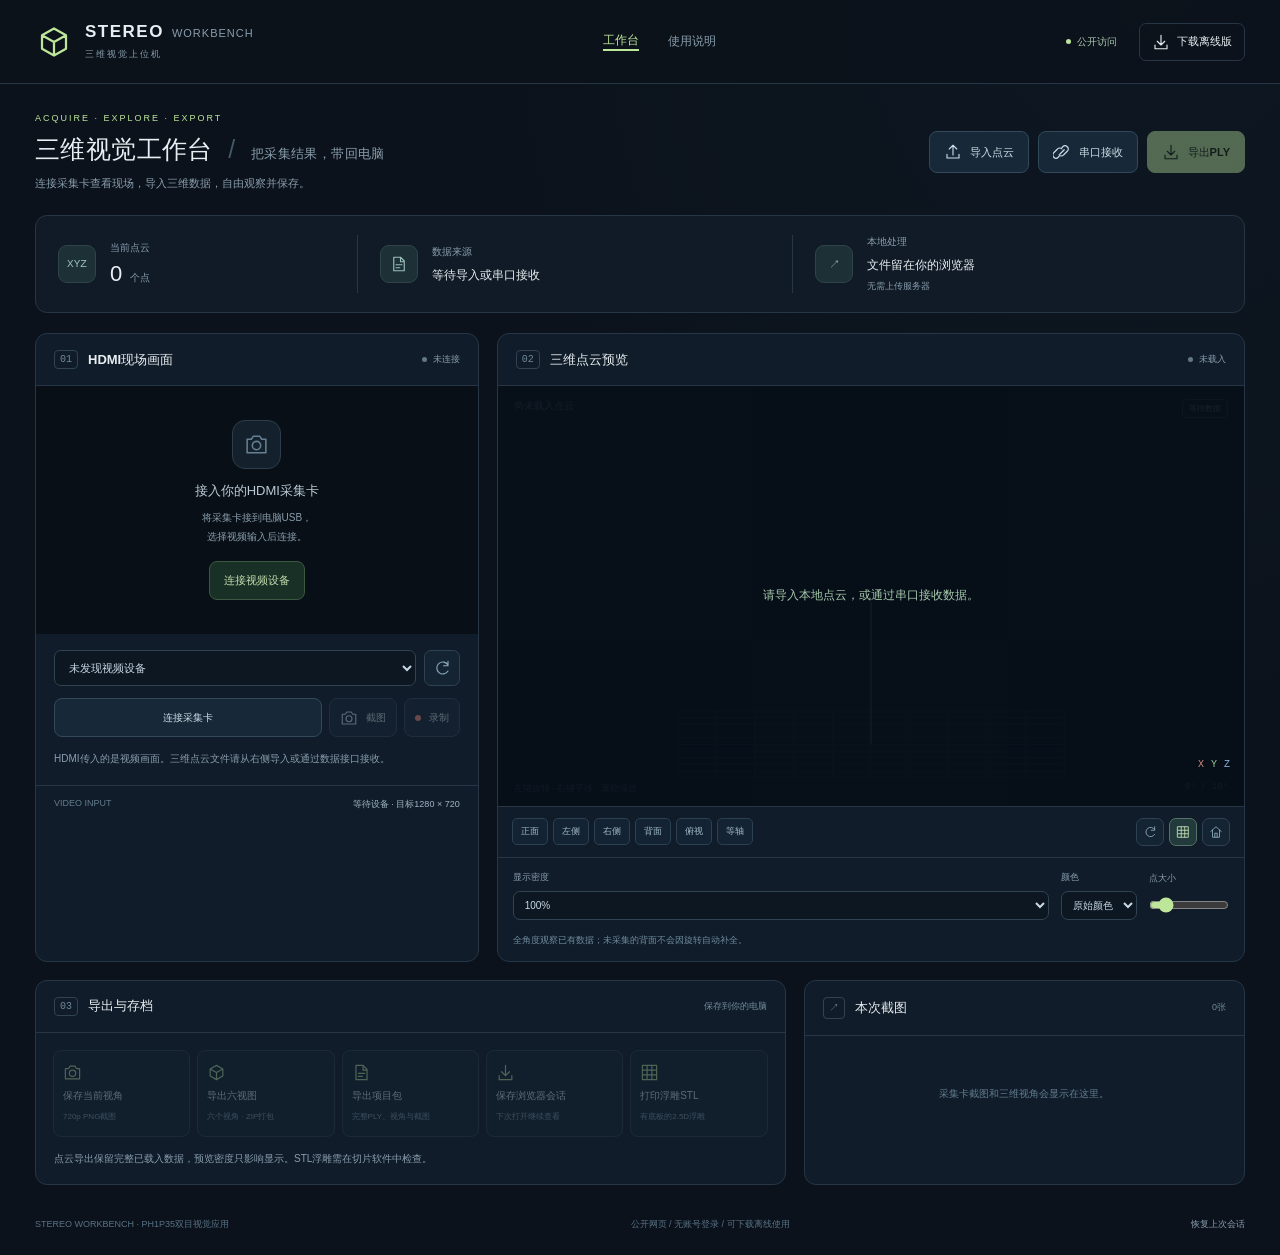
